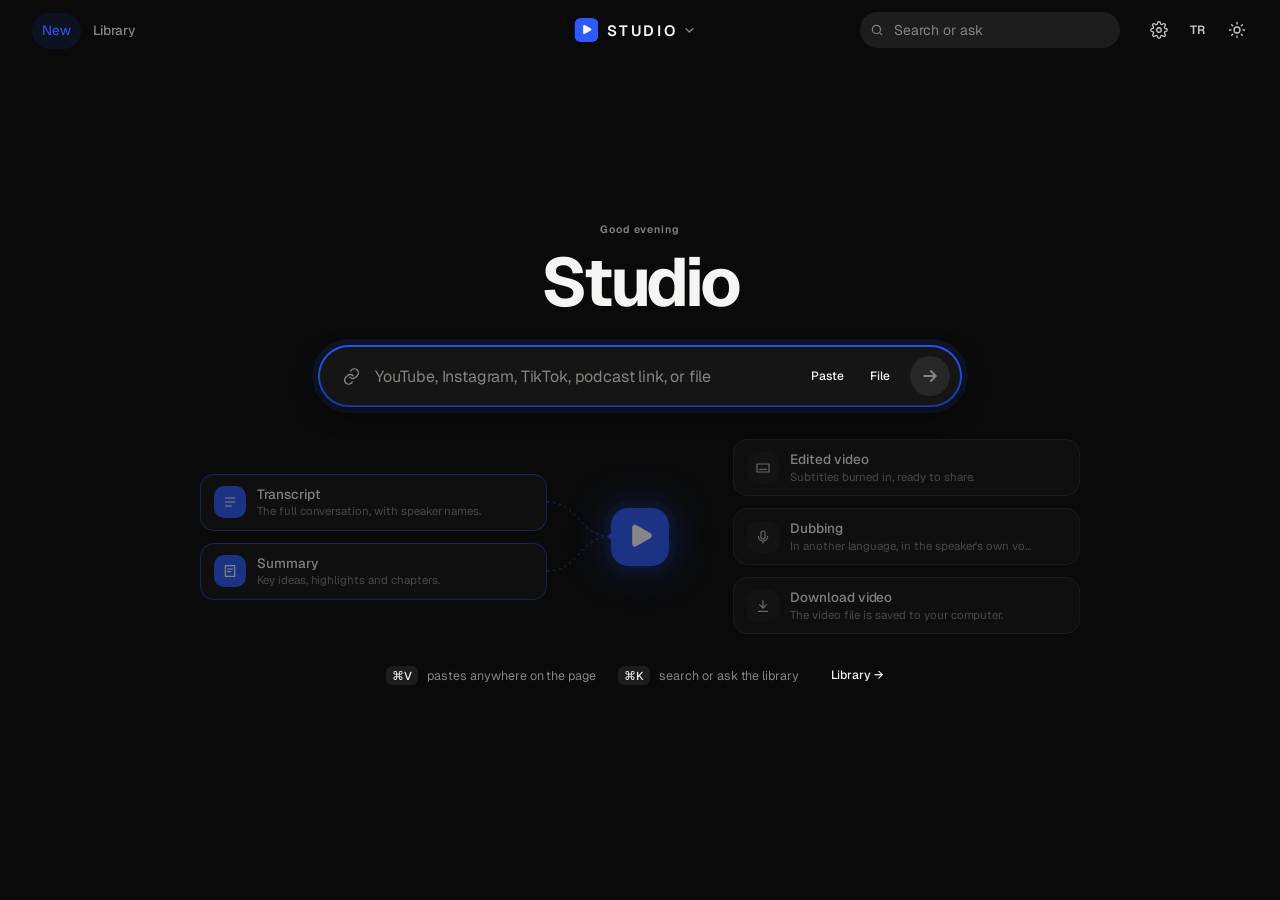
==== static/index.html @ 2b66a0a3 "Ghost: a ghostwriter for X that reads before it writes, learns your voice, and never posts for you F" ====
<!doctype html>
<html lang="tr">
<head>
<meta charset="utf-8">
<meta name="viewport" content="width=device-width, initial-scale=1, viewport-fit=cover">
<title>Studio</title>
<meta name="description" content="Video linkinden transkript, özet, çeviri ve altyazılı video. Her şey bu bilgisayarda.">
<script src="/static/dil.js?v=4"></script>
<link rel="manifest" href="/static/manifest.webmanifest">
<link rel="apple-touch-icon" href="/static/ikon-180.png">
<meta name="apple-mobile-web-app-capable" content="yes">
<meta name="mobile-web-app-capable" content="yes">
<meta name="apple-mobile-web-app-title" content="Studio">
<meta name="apple-mobile-web-app-status-bar-style" content="default">
<meta name="theme-color" content="#f7f7f5" media="(prefers-color-scheme: light)">
<meta name="theme-color" content="#000000" media="(prefers-color-scheme: dark)">
<link rel="preconnect" href="https://fonts.googleapis.com"><link rel="preconnect" href="https://fonts.gstatic.com" crossorigin>
<link rel="stylesheet" href="https://fonts.googleapis.com/css2?family=Geist:wght@400;500;600;700&family=Geist+Mono:wght@500;600&display=swap">
<link rel="icon" href="data:image/svg+xml,%3Csvg xmlns='http://www.w3.org/2000/svg' viewBox='0 0 64 64'%3E%3Crect width='64' height='64' rx='14' fill='%233b63e6'/%3E%3Cpath d='M20 24v16M32 16v32M44 24v16' stroke='%23fff' stroke-width='6' stroke-linecap='round'/%3E%3C/svg%3E">
<style>
  /* ============ Transkript · görsel sistem v3: sade, yumuşak, açık öncelikli; Apple düğme kademeleri ============ */
  :root{
    color-scheme:light;
    --bg:#f7f7f5; --surface:#ffffff; --surface2:#f2f2f0; --fill:#e9e9e6; --fill2:#dadad6;
    --ink:#1c1c1e; --ink2:#4a4a4f; --muted:#86868b; --hair:rgba(0,0,0,.07); --hair2:rgba(0,0,0,.12);
    --acc:#3b63e6; --acc-hover:#3357cf; --acc-ink:#ffffff; --tint:rgba(59,99,230,.09); --tint2:rgba(59,99,230,.16); --link:#3357cf; --blue:#3b63e6;
    --green:#34c759; --orange:#ff9f0a; --red:#ff3b30;
    --glass:rgba(247,247,245,.84); --shadow:0 1px 2px rgba(0,0,0,.04),0 6px 20px rgba(0,0,0,.05); --shadow2:0 20px 60px rgba(0,0,0,.16);
    --s1:#0a84ff; --s2:#ff6b3d; --s3:#30b155; --s4:#8e5cf6; --s5:#1aa6b7; --s6:#b5651d;
    --r:12px; --r2:18px; --sans:"Manrope",-apple-system,BlinkMacSystemFont,"SF Pro Text","Helvetica Neue",Helvetica,Arial,sans-serif; --mono:ui-monospace,"SF Mono",Menlo,monospace;
  }
  @media (prefers-color-scheme: dark){ :root:not([data-theme="light"]){
    color-scheme:dark;
    --bg:#0e0e11; --surface:#18181c; --surface2:#222227; --fill:#2c2c33; --fill2:#3a3a42;
    --ink:#f4f4f5; --ink2:#cfcfd4; --muted:#8e8e96; --hair:rgba(255,255,255,.08); --hair2:rgba(255,255,255,.15);
    --acc:#5b7cf5; --acc-hover:#6f8dff; --acc-ink:#ffffff; --tint:rgba(91,124,245,.18); --tint2:rgba(91,124,245,.28); --link:#8aa3ff; --blue:#5b7cf5;
    --green:#30d158; --orange:#ffb340; --red:#ff6961;
    --glass:rgba(14,14,17,.74); --shadow:none; --shadow2:0 20px 60px rgba(0,0,0,.6);
    --s1:#64a8ff; --s2:#ff9466; --s3:#5fd48a; --s4:#c48bff; --s5:#40c8d8; --s6:#d2a37f;
  }}
  :root[data-theme="dark"]{
    color-scheme:dark;
    --bg:#0e0e11; --surface:#18181c; --surface2:#222227; --fill:#2c2c33; --fill2:#3a3a42;
    --ink:#f4f4f5; --ink2:#cfcfd4; --muted:#8e8e96; --hair:rgba(255,255,255,.08); --hair2:rgba(255,255,255,.15);
    --acc:#5b7cf5; --acc-hover:#6f8dff; --acc-ink:#ffffff; --tint:rgba(91,124,245,.18); --tint2:rgba(91,124,245,.28); --link:#8aa3ff; --blue:#5b7cf5;
    --green:#30d158; --orange:#ffb340; --red:#ff6961;
    --glass:rgba(14,14,17,.74); --shadow:none; --shadow2:0 20px 60px rgba(0,0,0,.6);
    --s1:#64a8ff; --s2:#ff9466; --s3:#5fd48a; --s4:#c48bff; --s5:#40c8d8; --s6:#d2a37f;
  }
  *{box-sizing:border-box;-webkit-tap-highlight-color:transparent}
  html{scroll-behavior:smooth}
  body{margin:0;background:var(--bg);color:var(--ink);font:15.5px/1.5 var(--sans);-webkit-font-smoothing:antialiased;letter-spacing:-.005em}
  a{color:var(--link);text-decoration:none} a:hover{text-decoration:underline;text-underline-offset:3px}
  button{font:inherit;letter-spacing:inherit;color:inherit}
  input,select,textarea{font:inherit}
  ::selection{background:var(--tint2)}
  :focus-visible{outline:3px solid var(--tint2);outline-offset:2px}
  input:focus-visible,textarea:focus-visible{outline:none}
  .wrap{max-width:960px;margin:0 auto;padding:0 24px 110px}
  kbd{font:11.5px/1 var(--mono);background:var(--surface2);border:1px solid var(--hair2);border-radius:5px;padding:3px 5px;color:var(--muted)}
  .hidden{display:none!important}
  .mono{font-family:var(--mono)}
  .num{font-variant-numeric:tabular-nums}

  /* ---- düğme kademeleri (Apple): .primary / .sbtn.blue = dolu; .sbtn = açık gri; .sbtn.plain / .tiny / .textbtn = düz metin */
  .primary{border:0;background:var(--acc);color:var(--acc-ink);font-size:16px;font-weight:600;padding:0 28px;height:50px;border-radius:14px;cursor:pointer;display:inline-flex;align-items:center;gap:8px;transition:background .2s,transform .12s,opacity .2s;letter-spacing:-.01em}
  .primary:hover{background:var(--acc-hover)} .primary:active{transform:scale(.98)}
  .primary:disabled{opacity:.4;cursor:default;transform:none}
  .sbtn{border:0;background:var(--fill);color:var(--ink);font-size:14px;font-weight:500;padding:0 14px;height:34px;border-radius:10px;cursor:pointer;transition:background .2s,transform .12s;text-decoration:none;display:inline-flex;align-items:center;gap:6px;white-space:nowrap;line-height:1}
  .sbtn:hover{background:var(--fill2);text-decoration:none} .sbtn:active{transform:scale(.98)}
  .sbtn.blue{background:var(--acc);color:var(--acc-ink)} .sbtn.blue:hover{background:var(--acc-hover)}
  .sbtn.plain{background:transparent;color:var(--link)} .sbtn.plain:hover{background:var(--tint)}
  .sbtn.red{background:transparent;color:var(--red)} .sbtn.red:hover{background:rgba(255,59,48,.1)}
  .sbtn:disabled{opacity:.45;cursor:default}
  .tiny{border:0;background:transparent;color:var(--link);font-size:13.5px;font-weight:500;padding:6px 9px;border-radius:8px;cursor:pointer;text-decoration:none;transition:background .2s,opacity .2s}
  .tiny:hover{background:var(--tint);text-decoration:none}
  .tiny.red{color:var(--red);opacity:0} .tiny.red:hover{background:rgba(255,59,48,.1)} .hc:hover .tiny.red,.hc:focus-within .tiny.red{opacity:1}
  @media (hover:none){.tiny.red{opacity:1}}
  @keyframes pulse{0%,100%{opacity:1}50%{opacity:.35}}
  .ayh{margin:18px 0 8px;font-size:12px;letter-spacing:.02em;color:var(--muted);font-weight:600;text-transform:uppercase}
  .card.canli{padding:16px 18px;margin-bottom:14px}.card.canli .ch{display:flex;justify-content:space-between;align-items:baseline;gap:10px;flex-wrap:wrap;margin-bottom:10px}.card.canli .ch small{color:var(--muted)}
  .cgrid{display:grid;grid-template-columns:1fr 1fr;gap:16px}@media (max-width:760px){.cgrid{grid-template-columns:1fr}}
  .cozet h4{margin:0 0 6px;font-size:13px;color:var(--muted)}.cozet p{margin:0 0 10px;font-size:14px;line-height:1.5}.cozet ul{margin:0 0 10px;padding-left:18px;font-size:14px}
  .cakis{max-height:320px;overflow:auto;font-size:14px;line-height:1.5;border-left:1px solid var(--hair);padding-left:14px}.cl{margin:0 0 6px}.cl .z{color:var(--muted);font-variant-numeric:tabular-nums;margin-right:8px;font-size:12px}
  #yuz button.canli::after{content:"";display:inline-block;width:7px;height:7px;border-radius:50%;background:var(--red,#ff3b30);margin-left:6px;vertical-align:middle;animation:pulse 1.4s infinite}
    .todoL{display:flex;gap:8px;align-items:flex-start;cursor:pointer}.todoL input{margin-top:4px;accent-color:var(--acc)}.asanaBar{display:flex;gap:8px;align-items:center;flex-wrap:wrap;margin:8px 0 2px}.asanali{text-decoration:none;color:inherit}.asanali:hover{text-decoration:underline}
  .textbtn{border:0;background:transparent;color:var(--link);font-size:14px;font-weight:500;padding:8px 10px;border-radius:9px;cursor:pointer;transition:background .2s}
  .textbtn:hover{background:var(--tint);text-decoration:none}

  /* ---- nav */
  :root{--navh:56px}
  .nav{padding-top:env(safe-area-inset-top)}
  @media (max-width:640px){
    :root{--navh:98px}
    .nav .in{flex-wrap:wrap;height:auto;padding:7px 12px 8px;row-gap:7px}
    .nav .yuz{order:5;width:100%;margin:0;display:flex}
    .nav .yuz button{flex:1;padding:0 6px}
  }
  .nav{position:sticky;top:0;z-index:20;background:var(--glass);backdrop-filter:saturate(180%) blur(20px);-webkit-backdrop-filter:saturate(180%) blur(20px);border-bottom:1px solid var(--hair)}
  .nav .in{max-width:960px;margin:0 auto;padding:0 24px;height:56px;display:flex;align-items:center;gap:14px}
  .brand{display:flex;align-items:center;gap:9px;font-weight:700;font-size:16px;color:var(--ink);text-decoration:none;letter-spacing:-.02em}
  .brand:hover{text-decoration:none}
  .brand .mark{width:24px;height:24px;border-radius:7px;background:var(--acc);display:grid;place-items:center}
  .brand .mark svg{width:13px;height:13px;stroke:#fff;fill:none;stroke-width:2.6;stroke-linecap:round}
  .nav .mid{flex:1;display:flex;justify-content:center}
  .nav .mid{position:relative}
  .navsearch{display:flex;align-items:center;gap:8px;border:0;background:var(--fill);color:var(--muted);border-radius:10px;padding:0 10px;height:36px;font-size:14px;width:min(100%,440px);transition:background .2s,box-shadow .2s}
  .navsearch:focus-within{background:var(--surface);box-shadow:0 0 0 3px var(--tint2)}
  .navsearch svg{width:14px;height:14px;stroke:currentColor;fill:none;stroke-width:2;stroke-linecap:round;flex-shrink:0}
  .navsearch input{flex:1;min-width:0;border:0;background:transparent;color:var(--ink);font-size:14px;outline:none;height:100%}
  .navsearch input::placeholder{color:var(--muted)} .navsearch input::-webkit-search-cancel-button{-webkit-appearance:none}
  .aradrop{position:absolute;top:44px;left:50%;transform:translateX(-50%);width:min(92vw,640px);background:var(--surface);border:1px solid var(--hair2);border-radius:16px;box-shadow:var(--shadow2);padding:10px;z-index:30;max-height:min(72vh,640px);overflow:auto;animation:pop .15s ease}
  .sorRow{display:flex;align-items:center;gap:10px;width:100%;border:0;background:var(--tint);color:var(--link);font-size:14.5px;font-weight:600;padding:10px 12px;border-radius:10px;cursor:pointer;text-align:left}
  .sorRow:hover{background:var(--tint2)} .sorRow svg{width:16px;height:16px;stroke:currentColor;fill:none;stroke-width:1.8;flex-shrink:0} .sorRow span{flex:1;min-width:0;white-space:nowrap;overflow:hidden;text-overflow:ellipsis} .sorRow:disabled{opacity:.6}
  .arakapsam{display:flex;align-items:center;gap:8px;margin-top:8px;padding:0 4px}
  .aradrop .hint{margin:10px 4px 0}
  @media (max-width:640px){.aradrop{position:fixed;top:calc(var(--navh) + env(safe-area-inset-top));left:8px;right:8px;width:auto;transform:none}}
  .navbtn{border:0;background:transparent;color:var(--ink2);height:36px;min-width:36px;padding:0 10px;border-radius:10px;display:inline-flex;align-items:center;justify-content:center;gap:6px;cursor:pointer;transition:background .2s,color .2s;font-size:14px;font-weight:500}
  .navbtn:hover{background:var(--fill);color:var(--ink)}
  .navbtn svg{width:18px;height:18px;stroke:currentColor;fill:none;stroke-width:1.7;stroke-linecap:round;stroke-linejoin:round}
  .offline{display:none;background:var(--orange);color:#1d1d1f;font-size:13px;font-weight:500;text-align:center;padding:8px 16px}
  .offline.show{display:block}
  @media (max-width:640px){.navsearch{flex:1;min-width:0;width:auto}.navsearch kbd{display:none}.navbtn span{display:none}.nav .in{padding:0 12px;gap:6px}.brand .bt{display:none}.yuz{flex:none}}

  /* ---- hero + composer */
  .hero{text-align:center;padding:64px 0 32px}
  .hero h1{font-size:clamp(36px,6vw,58px);line-height:1.06;letter-spacing:-.035em;font-weight:700;margin:0 0 14px;text-wrap:balance}
  .hero p{font-size:clamp(16px,2vw,19px);color:var(--ink2);margin:0 auto;max-width:46ch;line-height:1.45;letter-spacing:-.01em}
  @media (max-width:640px){.hero{padding:40px 0 22px}}
  .composer{max-width:720px;margin:0 auto}
  .yuz{display:inline-flex;background:var(--fill);border-radius:980px;padding:3px;height:34px;align-items:center;margin-left:8px}
  .yuz button{border:0;background:transparent;color:var(--ink2);font-size:14px;font-weight:500;height:28px;padding:0 13px;border-radius:980px;cursor:pointer;white-space:nowrap}
  .yuz button[aria-pressed="true"]{background:var(--surface);color:var(--ink);box-shadow:0 1px 4px rgba(0,0,0,.14);font-weight:600}
  :root[data-theme="dark"] .yuz button[aria-pressed="true"],:root:not([data-theme="light"]) .yuz button[aria-pressed="true"]{background:var(--fill2)}
  body.yuz-toplanti .hero,body.yuz-toplanti .composer,body.yuz-toplanti #histSec,body.yuz-toplanti #pySec{display:none!important}
  body:not(.yuz-toplanti) #toplantiSec{display:none!important}
  body.yuz-marka .hero,body.yuz-marka .composer,body.yuz-marka #histSec,body.yuz-marka #pySec{display:none!important}
  body:not(.yuz-marka) #markaSec{display:none!important}
  body.yuz-atolye .hero,body.yuz-atolye .composer,body.yuz-atolye #histSec,body.yuz-atolye #pySec,body.yuz-atolye #resultSec{display:none!important}
  body:not(.yuz-atolye) #atolyeSec{display:none!important}
  .atform{padding:16px 18px;display:flex;flex-direction:column;gap:8px;margin-bottom:16px}.atform label{font-weight:600;font-size:14px}
  .atform input,.atform textarea{border:1px solid var(--hair);border-radius:12px;padding:10px 12px;background:var(--fill);color:var(--ink);font:inherit;width:100%;box-sizing:border-box;resize:vertical}
  .atsatir{display:flex;align-items:center;gap:10px;flex-wrap:wrap;margin-top:4px}.atform details summary{cursor:pointer;color:var(--link);font-size:14px}
  .atkart{padding:14px 16px;margin-bottom:12px}.atkart h4{margin:0 0 6px}.atcr{display:flex;justify-content:space-between;gap:10px;padding:6px 0;border-bottom:1px solid var(--hair);font-size:14px}.atcr:last-child{border:0}
  .atcal{display:flex;justify-content:space-between;align-items:center;gap:10px;padding:12px 14px;margin-bottom:8px;cursor:pointer}.atcal:hover{border-color:var(--link)}
  #atolyeSec .blogm{background:var(--fill);padding:14px 16px;border-radius:12px;line-height:1.6;margin:6px 0 12px}#atolyeSec .blogm h2{font-size:16px;margin:14px 0 4px}#atolyeSec .blogm ul{padding-left:20px;margin:0 0 8px}#atolyeSec .blogm p{margin:0 0 8px}
  #atolyeSec .sh{flex-wrap:wrap;gap:10px}.atgrid{display:grid;grid-template-columns:minmax(0,1.35fr) minmax(0,1fr);gap:14px;align-items:start}@media (max-width:860px){.atgrid{grid-template-columns:1fr}}
  #atKadro .atkart{max-height:560px;overflow:auto}#atTab{max-width:100%;overflow-x:auto;scrollbar-width:none}#atTab button{white-space:nowrap}#atMarkalar button[aria-pressed="true"],#atUrunler button[aria-pressed="true"]{background:var(--blue);color:#fff;border-color:var(--blue)}#atUrunler button{white-space:nowrap}
  .atme label{display:block;font-size:13px;font-weight:600;margin:8px 0 3px}.atme input,.atme textarea{width:100%;box-sizing:border-box;border:1px solid var(--hair);border-radius:10px;padding:7px 10px;background:var(--surface);color:var(--ink);font:inherit;font-size:13.5px;resize:vertical}
  .atkat{padding:14px 16px;margin-bottom:10px}.atkat .atust{align-items:center}.atkat h4{margin:0;font-size:16px}
  .atgir{flex:1;min-width:200px;border:1px solid var(--hair);border-radius:10px;padding:8px 11px;background:var(--fill);color:var(--ink);font:inherit}
  .atadim{display:flex;gap:6px;flex-wrap:wrap;margin:6px 0 10px}.atadim span{font-size:12.5px;padding:4px 10px;border-radius:999px;background:var(--fill);color:var(--muted)}.atadim span.ok{color:var(--ink)}.atadim span.ok::before{content:"✓ ";color:var(--green)}.atadim span.su{background:var(--blue);color:#fff}
  .atsek{display:flex;gap:6px;margin:12px 0 10px;flex-wrap:wrap}
  .atakis{border-top:1px solid var(--hair);padding-top:14px;margin-top:14px}.atakis:first-child{border:0;margin-top:0;padding-top:0}
  .atust{display:flex;justify-content:space-between;align-items:flex-start;gap:10px;flex-wrap:wrap}.atust h4{margin:0;font-size:17px}
  .atcip{display:inline-block;font-size:12px;padding:2px 9px;border-radius:999px;background:var(--fill);color:var(--muted);margin:2px 4px 2px 0}.atcip.iyi{color:var(--green)}.atcip.uyar{color:var(--orange)}
  .atref{width:96px;border-radius:8px;display:block}.atref+small{display:block;font-size:11px;color:var(--muted);margin-top:2px}
  .atvid{display:grid;grid-template-columns:120px minmax(0,1fr);gap:12px;padding:10px 0;border-bottom:1px solid var(--hair)}.atvid:last-child{border:0}.atvid img{width:120px;border-radius:10px;aspect-ratio:9/16;object-fit:cover;background:var(--fill)}.atvid.yatay img{aspect-ratio:16/9}
  .atduz{display:flex;gap:6px;margin-top:8px;flex-wrap:wrap}.atduz textarea{flex:1;min-width:220px;border:1px solid var(--hair);border-radius:10px;padding:8px 10px;background:var(--fill);color:var(--ink);font:inherit;resize:vertical}
  .attab{width:100%;border-collapse:collapse;font-size:13.5px;margin:6px 0 10px}.attab th,.attab td{border:1px solid var(--hair);padding:6px 8px;text-align:left;vertical-align:top}.attab th{background:var(--fill)}
  @media (max-width:640px){.attab{display:block;overflow-x:auto}}
  .mdrop{border:1.5px dashed var(--hair2,var(--hair));border-radius:16px;padding:26px 18px;text-align:center;color:var(--muted);margin-bottom:16px;transition:background .2s}.mdrop.on{background:var(--fill)}.mdrop b{color:var(--ink);display:block;margin-bottom:4px}
  .mrow{display:flex;gap:12px;align-items:center;padding:12px 14px;border-radius:14px;background:var(--card,var(--surface));margin-bottom:8px;cursor:pointer}.mrow:hover{background:var(--fill)}.mrow .t{flex:1;min-width:0}.mrow .t b{display:block;font-size:15px;white-space:nowrap;overflow:hidden;text-overflow:ellipsis}.mrow .t small{color:var(--muted)}
  #pyListe{display:grid;grid-template-columns:repeat(auto-fill,minmax(320px,1fr));gap:12px}.pyc{padding:12px 14px;display:flex;flex-direction:column;gap:6px}.pyc pre{white-space:pre-wrap;font:inherit;font-size:14.5px;line-height:1.55;margin:0;flex:1}.pyc .pyMetin{width:100%;box-sizing:border-box;border:1px solid transparent;border-radius:10px;padding:8px 10px;background:var(--fill);color:var(--ink);font:inherit;font-size:14.5px;line-height:1.55;resize:vertical}.pyc .pyMetin:focus{border-color:var(--blue);outline:none}.pyc .kaynak{display:flex;gap:8px;align-items:center;font-size:12.5px;color:var(--muted);cursor:pointer}.pyc .kaynak img{width:44px;height:26px;object-fit:cover;border-radius:5px}.pyc.ok{opacity:.6}
  .pyk{border-top:1px solid var(--hair);padding:10px 0 4px}.pyk:first-of-type{border-top:0}.pyu{display:flex;gap:6px;align-items:center;flex-wrap:wrap;margin-bottom:6px}.pyk pre{white-space:pre-wrap;font:inherit;font-size:14.5px;line-height:1.55;margin:4px 0 6px;background:var(--fill);padding:10px 12px;border-radius:12px}
  .mkutu .secler{display:flex;flex-wrap:wrap;gap:8px 16px;margin:8px 0 12px}.mkutu .secler label{display:flex;gap:7px;align-items:center;font-size:14px;cursor:pointer}.mkutu .blogm{background:var(--fill);padding:14px 16px;border-radius:12px;margin:4px 0 10px;font-size:15px;line-height:1.6}.mkutu .blogm h1{font-size:22px;margin:4px 0 10px}.mkutu .blogm h2{font-size:17px;margin:18px 0 6px}.mkutu .blogm h3{font-size:15px;margin:14px 0 4px}.mkutu .blogm p{margin:0 0 10px}.mkutu .blogm ul,.mkutu .blogm ol{margin:0 0 10px;padding-left:22px}.mkutu .blogm table{border-collapse:collapse;margin:0 0 12px;font-size:14px}.mkutu .blogm td,.mkutu .blogm th{border:1px solid var(--hair);padding:5px 9px;text-align:left}.mkutu .bloguz{display:flex;justify-content:space-between;align-items:baseline;gap:8px}
  .mkutu pre{white-space:pre-wrap;font:inherit;font-size:14px;line-height:1.55;margin:4px 0 10px;background:var(--fill);padding:10px 12px;border-radius:12px}
  #toplantiSec{margin-top:40px}
  .tdurum{display:grid;grid-template-columns:repeat(auto-fit,minmax(200px,1fr));gap:10px;margin-bottom:22px}
  .tdurum .card{padding:14px 16px}
  .tdurum b{display:block;font-size:14.5px;margin-bottom:2px} .tdurum small{color:var(--muted);font-size:13px;line-height:1.4;display:block}
  .tdurum .on{display:inline-block;width:8px;height:8px;border-radius:50%;margin-right:7px;vertical-align:1px;background:var(--fill2)} .tdurum .on.ok{background:var(--green)} .tdurum .on.rec{background:var(--red)}
  .tfilt{display:flex;gap:6px;flex-wrap:wrap;margin:0 0 16px}
  .tgun{font-size:13px;color:var(--muted);font-weight:600;margin:18px 0 8px}
  .tsat{display:flex;gap:14px;align-items:center;padding:12px 16px;cursor:pointer;transition:background .2s;margin-bottom:8px}
  .tsat:hover{background:var(--surface2)}
  .tsat .z{font-variant-numeric:tabular-nums;color:var(--muted);font-size:13px;width:44px;flex-shrink:0}
  .tsat .t{flex:1;min-width:0} .tsat .t b{display:block;font-size:15px;font-weight:600;white-space:nowrap;overflow:hidden;text-overflow:ellipsis;letter-spacing:-.01em} .tsat .t small{color:var(--muted);font-size:13px;display:block;margin-top:2px;white-space:nowrap;overflow:hidden;text-overflow:ellipsis}
  .tsat .r{display:flex;gap:6px;align-items:center;flex-shrink:0}
  @media (max-width:640px){.yuz button{padding:0 10px;font-size:13px}.tsat .z{width:38px}}
  .bar{display:flex;align-items:center;gap:6px;background:var(--surface);border:1px solid var(--hair2);border-radius:16px;padding:6px 8px 6px 16px;box-shadow:var(--shadow);transition:border-color .2s,box-shadow .2s;min-height:60px}
  .bar:focus-within,.bar.over{border-color:var(--acc);box-shadow:0 0 0 4px var(--tint),var(--shadow)}
  .bar svg.ic{width:19px;height:19px;stroke:var(--muted);fill:none;stroke-width:1.8;stroke-linecap:round;stroke-linejoin:round;flex-shrink:0}
  .bar input{flex:1;min-width:0;border:0;background:transparent;color:var(--ink);font-size:17px;padding:12px 8px;outline:none;letter-spacing:-.01em}
  .bar input::placeholder{color:var(--muted)}
  .drop{margin:10px 0 0;padding:18px;border:1.5px dashed var(--acc);border-radius:var(--r);text-align:center;color:var(--link);font-size:14px;background:var(--tint)}
  .pill{display:inline-flex;align-items:center;gap:6px;font-size:12.5px;font-weight:600;padding:5px 10px;border-radius:980px;background:var(--surface2);color:var(--ink2);white-space:nowrap;animation:pop .2s ease}
  .pill i{width:7px;height:7px;border-radius:50%;background:var(--muted)}
  .pill.yt i{background:#ff0000} .pill.tt i{background:#25f4ee;box-shadow:1px 1px 0 #fe2c55} .pill.ig i{background:linear-gradient(45deg,#f9ce34,#ee2a7b,#6228d7)} .pill.vm i{background:#1ab7ea}
  @keyframes pop{from{opacity:0;transform:scale(.92)}to{opacity:1;transform:none}}
  .xbtn{border:0;background:var(--fill);color:var(--muted);width:24px;height:24px;border-radius:50%;display:grid;place-items:center;cursor:pointer;font-size:12px;margin-right:2px}
  .xbtn:hover{background:var(--fill2);color:var(--ink)}
  .preview{display:flex;gap:14px;align-items:center;margin:12px 0 0;padding:10px;border-radius:14px;background:var(--surface);border:1px solid var(--hair);animation:rise .3s cubic-bezier(.2,.8,.2,1);text-align:left}
  @keyframes rise{from{opacity:0;transform:translateY(6px)}to{opacity:1;transform:none}}
  .preview img,.preview .ph{width:116px;height:65px;border-radius:9px;object-fit:cover;background:var(--fill);flex-shrink:0}
  .preview .ph{background:linear-gradient(90deg,var(--fill),var(--surface2),var(--fill));background-size:200% 100%;animation:shimmer 1.3s infinite}
  .preview .ph.still{animation:none;background:var(--fill)}
  @keyframes shimmer{0%{background-position:200% 0}100%{background-position:-200% 0}}
  .preview .t{font-weight:600;font-size:15px;line-height:1.3;letter-spacing:-.01em;display:-webkit-box;-webkit-line-clamp:2;-webkit-box-orient:vertical;overflow:hidden}
  .preview .m{color:var(--muted);font-size:13px;margin-top:4px}
  .preview .m b{color:var(--ink);font-weight:600}
  .warn{color:var(--orange)}
  .notice{margin:10px 0 0;padding:10px 14px;border-radius:12px;background:var(--surface2);font-size:14px;display:flex;gap:10px;align-items:center;flex-wrap:wrap;animation:rise .3s;text-align:left}
  .notice .act,.msg .act{margin-left:auto;display:flex;gap:6px}

  .controls{display:flex;flex-wrap:wrap;gap:12px 20px;align-items:center;justify-content:center;margin-top:18px}
  .ctl{display:inline-flex;align-items:center;gap:8px}
  .ctl .lbl,.lbl{color:var(--muted);font-size:13.5px;font-weight:500}
  .seg{display:inline-flex;background:var(--fill);border-radius:980px;padding:3px;height:34px;align-items:center}
  .seg button{border:0;background:transparent;color:var(--ink);font-size:14px;font-weight:500;height:28px;padding:0 14px;border-radius:980px;cursor:pointer;transition:background .2s,box-shadow .2s;white-space:nowrap}
  .seg button[aria-pressed="true"]{background:var(--surface);box-shadow:0 1px 4px rgba(0,0,0,.14),0 0 0 .5px rgba(0,0,0,.04);font-weight:600}
  :root[data-theme="dark"] .seg button[aria-pressed="true"],:root:not([data-theme="light"]) .seg button[aria-pressed="true"]{background:var(--fill2)}
  .seg button:disabled{opacity:.35;cursor:default}
  .seg.mini{height:30px} .seg.mini button{height:24px;padding:0 11px;font-size:13px}
  #islem.seg{height:40px;padding:4px} #islem.seg button{height:32px;padding:0 20px;font-size:15px}
  .more{border:0;background:transparent;color:var(--link);font-size:14px;font-weight:500;cursor:pointer;padding:7px 10px;border-radius:9px;display:inline-flex;align-items:center;gap:6px}
  .more:hover{background:var(--tint)}
  .more svg{width:12px;height:12px;stroke:currentColor;fill:none;stroke-width:2.2;stroke-linecap:round;stroke-linejoin:round;transition:transform .25s}
  .more[aria-expanded="true"] svg{transform:rotate(180deg)}
  .modehint{text-align:center;color:var(--muted);font-size:13.5px;margin-top:12px;min-height:20px}
  .adv{max-width:720px;margin:14px auto 0;display:grid;gap:8px;overflow:hidden;transition:max-height .35s cubic-bezier(.2,.8,.2,1),opacity .25s;max-height:0;opacity:0}
  .adv.open{max-height:1200px;opacity:1}
  .row{display:flex;align-items:center;justify-content:space-between;gap:16px;background:var(--surface);border:1px solid var(--hair);border-radius:14px;padding:13px 16px;text-align:left}
  .row .l{font-size:15px;font-weight:500} .row .l small{display:block;color:var(--muted);font-size:13px;font-weight:400;margin-top:2px;line-height:1.4}
  .row input[type=text]{border:0;background:var(--surface2);border-radius:10px;padding:9px 12px;font-size:15px;color:var(--ink);width:220px;max-width:45%;outline:none;transition:box-shadow .2s}
  .row input[type=text]:focus{box-shadow:0 0 0 3px var(--tint2)}
  .tog{position:relative;width:51px;height:31px;border-radius:980px;background:var(--fill2);border:0;cursor:pointer;flex-shrink:0;transition:background .25s;padding:0}
  .tog::after{content:"";position:absolute;top:2px;left:2px;width:27px;height:27px;border-radius:50%;background:#fff;box-shadow:0 3px 8px rgba(0,0,0,.25),0 0 0 .5px rgba(0,0,0,.05);transition:left .25s cubic-bezier(.2,.8,.2,1)}
  .tog[aria-checked="true"]{background:var(--green)} .tog[aria-checked="true"]::after{left:22px}
  .kesit{display:flex;align-items:center;gap:6px}
  .kesit input[type=text]{width:72px!important;max-width:none!important;text-align:center;font-variant-numeric:tabular-nums}
  .kesit span{color:var(--muted)}
  .cta{display:flex;flex-direction:column;align-items:center;gap:10px;margin-top:22px}
  .hint{color:var(--muted);font-size:13px}
  .msg{border-radius:12px;padding:11px 14px;font-size:14px;display:flex;gap:10px;align-items:center;margin-top:12px;line-height:1.4;text-align:left;flex-wrap:wrap}
  .msg.err{background:rgba(255,59,48,.1);color:var(--red)} .msg.warn{background:rgba(255,159,10,.12);color:#b45309} .msg.ok{background:rgba(52,199,89,.12);color:#1a7f37}
  :root[data-theme="dark"] .msg.warn,:root:not([data-theme="light"]) .msg.warn{color:var(--orange)}

  /* ---- sections */
  section{margin-top:64px}
  .sh{display:flex;align-items:center;justify-content:space-between;gap:12px;margin:0 0 16px}
  .sh h2{font-size:22px;letter-spacing:-.025em;font-weight:700;margin:0}
  .card{background:var(--surface);border:1px solid var(--hair);border-radius:var(--r2);box-shadow:var(--shadow)}

  /* ---- jobs */
  .job{padding:20px 22px;margin-bottom:12px;animation:rise .3s cubic-bezier(.2,.8,.2,1)}
  .job.gone{opacity:0;transform:translateY(-6px);transition:all .4s}
  .job .top{display:flex;gap:14px;align-items:center}
  .job img{width:92px;height:52px;object-fit:cover;border-radius:8px;background:var(--fill);flex-shrink:0}
  .job .ttl{font-weight:600;font-size:15.5px;line-height:1.3;white-space:nowrap;overflow:hidden;text-overflow:ellipsis;letter-spacing:-.01em}
  .job .sub{color:var(--muted);font-size:13px;margin-top:3px}
  .job .st{margin-left:auto;font-size:14px;font-weight:600;white-space:nowrap;font-variant-numeric:tabular-nums;text-align:right}
  .job .st small{display:block;font-weight:400;color:var(--muted);font-size:12.5px;margin-top:2px}
  .steps{display:grid;grid-template-columns:repeat(5,1fr);gap:6px;margin-top:16px;list-style:none;padding:0}
  .step{font-size:12.5px;color:var(--muted);padding-top:8px;border-top:3px solid var(--fill);transition:border-color .4s,color .4s;font-weight:500}
  .step.on{color:var(--ink);border-color:var(--acc);font-weight:600}
  .step.done{color:var(--muted);border-color:var(--green)}
  .pbar{height:5px;background:var(--fill);border-radius:980px;overflow:hidden;margin-top:14px}
  .pbar>div{height:100%;background:var(--acc);width:0;border-radius:980px;transition:width .7s cubic-bezier(.2,.8,.2,1)}
  .pbar.ind>div{width:30%;animation:slide 1.4s infinite cubic-bezier(.4,0,.6,1)}
  .pbar.mini{height:3px;margin-top:0}
  @keyframes slide{0%{margin-left:-30%}100%{margin-left:100%}}
  .tick{margin-top:10px;display:flex;gap:9px;align-items:baseline;font-size:14px;color:var(--ink2);min-height:21px}
  .tick .z{font-variant-numeric:tabular-nums;color:var(--muted);font-size:12.5px;flex-shrink:0}
  .tick .x{white-space:nowrap;overflow:hidden;text-overflow:ellipsis}
  .job .acts{display:flex;gap:8px;margin-top:12px;align-items:center;flex-wrap:wrap}
  .job .acts .sp{flex:1}
  .job .meta{display:flex;gap:6px;flex-wrap:wrap;margin-top:12px} .job .meta:empty{display:none}
  details.lg summary{font-size:13px;color:var(--muted);cursor:pointer;list-style:none;display:inline-flex;gap:6px;align-items:center;font-weight:500}
  details.lg summary::-webkit-details-marker{display:none}
  details.lg summary::before{content:"";width:6px;height:6px;border-right:1.5px solid var(--muted);border-bottom:1.5px solid var(--muted);transform:rotate(-45deg);transition:transform .2s;margin-right:2px}
  details.lg[open] summary::before{transform:rotate(45deg)}
  pre.log{background:var(--surface2);border-radius:10px;padding:10px 12px;font:11.5px/1.5 var(--mono);max-height:180px;overflow:auto;white-space:pre-wrap;margin:8px 0 0;color:var(--muted)}
  .kal{display:inline-block;font-size:11.5px;font-weight:600;padding:2px 8px;border-radius:980px;background:var(--fill);color:var(--ink2);margin-right:6px;vertical-align:2px}
  .kal.tk{background:var(--tint);color:var(--link)}

  /* ---- document */
  .doc{overflow:clip}
  .cover{display:flex;gap:18px;padding:24px 24px 16px;align-items:flex-start}
  .cover img{width:156px;height:88px;object-fit:cover;border-radius:10px;background:var(--fill);flex-shrink:0}
  .cover h3{margin:0 0 10px;font-size:23px;letter-spacing:-.025em;line-height:1.2;font-weight:700;text-wrap:balance}
  .chips{display:flex;flex-wrap:wrap;gap:6px}
  .chip{font-size:12.5px;font-weight:500;padding:4px 10px;border-radius:980px;background:var(--surface2);color:var(--ink2);text-decoration:none}
  .chip.ok{background:rgba(52,199,89,.14);color:#1a7f37}
  .chip.warn{background:rgba(255,159,10,.16);color:#9a5b00}
  :root[data-theme="dark"] .chip.warn,:root:not([data-theme="light"]) .chip.warn{color:var(--orange)}
  :root[data-theme="dark"] .chip.ok,:root:not([data-theme="light"]) .chip.ok{color:var(--green)}
  a.chip:hover{text-decoration:none;background:var(--fill)}
  .toolbar{position:sticky;top:calc(var(--navh) + env(safe-area-inset-top));z-index:5;background:var(--glass);backdrop-filter:saturate(180%) blur(20px);-webkit-backdrop-filter:saturate(180%) blur(20px);border-top:1px solid var(--hair);border-bottom:1px solid var(--hair)}
  .toolbar .r1{display:flex;flex-wrap:wrap;gap:8px;align-items:center;padding:10px 16px 8px}
  .toolbar .r2{display:flex;flex-wrap:wrap;gap:8px;align-items:center;padding:0 16px 10px}
  .search{display:flex;align-items:center;gap:7px;background:var(--surface2);border-radius:10px;padding:0 10px;flex:1;min-width:150px;height:34px;transition:box-shadow .2s}
  .search:focus-within{box-shadow:0 0 0 3px var(--tint2)}
  .search svg{width:15px;height:15px;stroke:var(--muted);fill:none;stroke-width:2;stroke-linecap:round;flex-shrink:0}
  .search input{border:0;background:transparent;color:var(--ink);font-size:14px;width:100%;outline:none}
  .search input::-webkit-search-cancel-button{-webkit-appearance:none}
  .cnt{font-size:12.5px;color:var(--muted);white-space:nowrap;font-variant-numeric:tabular-nums}
  .onlym{display:inline-flex;align-items:center;gap:6px;font-size:13px;color:var(--muted);cursor:pointer;user-select:none}
  .onlym input{accent-color:var(--acc);width:14px;height:14px;margin:0}
  .spk{display:inline-flex;align-items:center;gap:7px;padding:4px 10px 4px 5px;border-radius:980px;background:var(--surface2);font-size:14px;font-weight:500;transition:box-shadow .2s}
  .spk:focus-within{box-shadow:0 0 0 3px var(--tint2)}
  .dot{width:22px;height:22px;border-radius:50%;display:grid;place-items:center;font-size:10.5px;font-weight:700;flex-shrink:0;color:var(--c);background:color-mix(in srgb,var(--c) 18%,transparent)}
  .spk input{border:0;background:transparent;font:inherit;font-weight:500;color:var(--ink);width:100px;outline:none;padding:0}
  .spk .pct{color:var(--muted);font-size:12px;font-variant-numeric:tabular-nums}
  .toolbar .act{margin-left:auto;display:flex;gap:6px;flex-wrap:wrap}
  .reader{padding:8px 24px 28px;max-width:76ch}
  .para{display:grid;grid-template-columns:28px 1fr;gap:12px;padding:16px 0;border-top:1px solid var(--hair);position:relative}
  .para:first-child{border-top:0}
  .para .dot{width:28px;height:28px;font-size:11px;cursor:pointer;margin-top:1px;transition:transform .15s,box-shadow .15s;border:0}
  .para .dot:hover{transform:scale(1.08);box-shadow:0 0 0 3px color-mix(in srgb,var(--c) 25%,transparent)}
  .para .h{display:flex;gap:10px;align-items:baseline;margin-bottom:4px}
  .para .n{font-weight:700;font-size:13.5px;letter-spacing:-.005em}
  .para .t{font-variant-numeric:tabular-nums;font-size:12.5px;color:var(--muted);text-decoration:none;transition:color .15s}
  a.t:hover{color:var(--link);text-decoration:none}
  .para .x{font-size:17px;line-height:1.6;color:var(--ink);letter-spacing:-.011em}
  .para .cp{position:absolute;right:0;top:14px;opacity:0;transition:opacity .15s;border:0;background:var(--surface2);color:var(--muted);width:28px;height:28px;border-radius:8px;display:grid;place-items:center;cursor:pointer}
  .para:hover .cp,.para:focus-within .cp{opacity:1}
  .para .cp svg{width:14px;height:14px;stroke:currentColor;fill:none;stroke-width:1.8;stroke-linecap:round;stroke-linejoin:round}
  .para.hide{display:none}
  .para.cur{background:var(--tint);margin:0 -12px;padding-left:12px;padding-right:12px;border-radius:10px}
  mark{background:rgba(255,214,10,.45);color:inherit;border-radius:3px;padding:0 1px}
  mark.cur{background:var(--orange);color:#1d1d1f}
  .empty,.emptyh{padding:40px 24px;text-align:center;color:var(--muted);font-size:15px}
  .emptyh{background:var(--surface2);border-radius:var(--r2)}
  .ozet{margin:0 24px 8px;padding:16px 18px;border-radius:14px;background:var(--surface2)}
  .ozet h4{margin:0 0 8px;font-size:12.5px;color:var(--muted);font-weight:600}
  .ozet p{margin:0 0 10px;font-size:16px;line-height:1.5}
  .ozet ul{margin:0 0 10px;padding-left:18px;font-size:15px;line-height:1.5}
  .ozet li{margin-bottom:3px}
  .ozet ul.todo{list-style:none;padding-left:0} .ozet ul.todo li::before{content:"☐";margin-right:8px;color:var(--muted)}
  .bolum{display:flex;flex-wrap:wrap;gap:6px}
  .bolum button{border:0;background:var(--surface);color:var(--ink);font-size:13px;padding:6px 10px;border-radius:980px;cursor:pointer;display:inline-flex;gap:7px;align-items:center;box-shadow:0 0 0 1px var(--hair)}
  .bolum button:hover{background:var(--fill)}
  .bolum button b{font-weight:500;color:var(--muted);font-variant-numeric:tabular-nums}
  .serit{display:flex;gap:8px;overflow-x:auto;padding:2px 0 6px;scroll-snap-type:x proximity}
  .kare{flex:0 0 auto;border:0;background:transparent;padding:0;cursor:pointer;text-align:left;scroll-snap-align:start;border-radius:8px}
  .kare img{width:140px;height:79px;object-fit:cover;border-radius:8px;display:block;border:2px solid transparent;transition:border-color .15s,transform .15s}
  .kare:hover img,.kare.sec img{border-color:var(--acc);transform:translateY(-1px)}
  .kare b{display:block;font-weight:500;font-size:11.5px;color:var(--muted);margin-top:3px;font-variant-numeric:tabular-nums}
  .gnot{font-size:14.5px;color:var(--ink2);margin-top:6px;min-height:20px;line-height:1.45}
  .ozet .yok{display:flex;gap:12px;align-items:center;justify-content:space-between;flex-wrap:wrap;font-size:14px;color:var(--muted)}
  .para.flash{background:var(--tint);margin:0 -12px;padding-left:12px;padding-right:12px;border-radius:10px;transition:background 1.2s}
  .tamMetin{display:none;align-items:center;gap:14px;padding:4px 24px 22px}
  .doc.ozetm .reader,.doc.ozetm .toolbar .r2,.doc.ozetm #goruntuKutu{display:none}
  .doc.ozetm .tamMetin{display:flex}
  .doc.ozetm .toolbar{position:static}

  /* ---- popover */
  .pop{position:absolute;z-index:30;background:var(--surface);border:1px solid var(--hair2);border-radius:12px;box-shadow:var(--shadow2);padding:6px;min-width:200px;max-height:min(60vh,420px);overflow:auto;animation:pop .15s ease}
  .pop button{display:flex;align-items:center;gap:9px;width:100%;border:0;background:transparent;text-align:left;padding:8px 10px;border-radius:8px;font-size:14px;cursor:pointer;color:var(--ink)}
  .pop button:hover{background:var(--surface2)}
  .pop .sep{height:1px;background:var(--hair);margin:4px 2px}
  .pop input{width:100%;border:0;background:var(--surface2);border-radius:8px;padding:8px 10px;font-size:14px;color:var(--ink);outline:none;margin-top:2px}

  /* ---- library */
  .tabs{display:inline-flex;background:var(--fill);border-radius:980px;padding:3px;height:34px;align-items:center}
  .tabs button{border:0;background:transparent;color:var(--ink);font-size:14px;font-weight:500;height:28px;padding:0 13px;border-radius:980px;cursor:pointer;white-space:nowrap;display:inline-flex;gap:6px;align-items:center}
  .tabs button[aria-pressed="true"]{background:var(--surface);box-shadow:0 1px 4px rgba(0,0,0,.14);font-weight:600}
  :root[data-theme="dark"] .tabs button[aria-pressed="true"],:root:not([data-theme="light"]) .tabs button[aria-pressed="true"]{background:var(--fill2)}
  .tabs button i{font-style:normal;font-size:11.5px;color:var(--muted);font-variant-numeric:tabular-nums}
  .grid{display:grid;grid-template-columns:repeat(auto-fill,minmax(236px,1fr));gap:16px}
  .hc{overflow:hidden;cursor:pointer;transition:transform .25s cubic-bezier(.2,.8,.2,1),box-shadow .25s,outline-color .2s;display:flex;flex-direction:column;outline:2px solid transparent}
  .hc:hover{transform:translateY(-3px);box-shadow:var(--shadow2)}
  .hc[aria-current="true"]{outline-color:var(--acc)}
  .hc .th{aspect-ratio:16/9;background:var(--surface2);position:relative;overflow:hidden;display:grid;place-items:center}
  .hc .th .ph{position:absolute;inset:0;display:flex;flex-direction:column;align-items:center;justify-content:center;gap:6px;color:var(--muted);font-size:13px;font-weight:500}
  .hc .th .ph svg{width:28px;height:28px;stroke:currentColor;fill:none;stroke-width:1.6;stroke-linecap:round;stroke-linejoin:round}
  .hc .th img{position:relative;z-index:1;width:100%;height:100%;object-fit:cover;display:block;transition:transform .5s cubic-bezier(.2,.8,.2,1)}
  .hc:hover .th img{transform:scale(1.04)}
  .hc .dur{z-index:2;position:absolute;right:8px;bottom:8px;background:rgba(0,0,0,.62);backdrop-filter:blur(6px);color:#fff;font-size:11.5px;font-weight:500;padding:2px 7px;border-radius:6px;font-variant-numeric:tabular-nums}
  .hc .new{z-index:2;position:absolute;left:8px;top:8px;background:var(--acc);color:#fff;font-size:11px;font-weight:600;padding:2px 8px;border-radius:980px}
  .hc .bd{padding:12px 14px 8px;flex:1}
  .hc .ttl{font-weight:600;font-size:14.5px;line-height:1.3;display:-webkit-box;-webkit-line-clamp:2;-webkit-box-orient:vertical;overflow:hidden;letter-spacing:-.01em}
  .hc .mt{color:var(--muted);font-size:13px;margin-top:5px;white-space:nowrap;overflow:hidden;text-overflow:ellipsis}
  .hc .ft{display:flex;gap:4px;padding:4px 10px 10px;align-items:center}
  .hc .sp{flex:1;font-size:13px;color:var(--ink2);overflow:hidden;text-overflow:ellipsis;white-space:nowrap;padding-left:4px}
  .takipform{display:flex;gap:14px;align-items:center;flex-wrap:wrap;margin-bottom:16px}
  .tk{padding:16px 18px;display:grid;gap:8px}
  .tk .h{display:flex;gap:10px;align-items:center}
  .tk .h .ttl{font-weight:600;font-size:15.5px;flex:1;min-width:0;white-space:nowrap;overflow:hidden;text-overflow:ellipsis}
  .tk .mt{color:var(--muted);font-size:13.5px;line-height:1.5}
  .tk .acts{display:flex;gap:6px;align-items:center;flex-wrap:wrap;margin-top:4px}
  .tk .acts .sp{flex:1}

  footer{margin-top:72px;color:var(--muted);font-size:13px;border-top:1px solid var(--hair);padding-top:18px;display:flex;justify-content:space-between;gap:16px;flex-wrap:wrap}
  footer .l{display:flex;gap:16px;flex-wrap:wrap}
  .toast{position:fixed;left:50%;bottom:28px;transform:translateX(-50%) translateY(16px) scale(.96);background:var(--ink);color:var(--bg);padding:10px 10px 10px 18px;border-radius:980px;font-size:14px;font-weight:500;opacity:0;transition:all .3s cubic-bezier(.2,.8,.2,1);z-index:50;box-shadow:var(--shadow2);pointer-events:none;white-space:nowrap;display:flex;align-items:center;gap:10px;max-width:94vw}
  .toast.show{opacity:1;transform:translateX(-50%) translateY(0) scale(1);pointer-events:auto}
  .toast span{overflow:hidden;text-overflow:ellipsis}
  .toast button{border:0;background:rgba(255,255,255,.14);color:inherit;font-size:13px;font-weight:600;padding:6px 12px;border-radius:980px;cursor:pointer}
  :root[data-theme="dark"] .toast button,:root:not([data-theme="light"]) .toast button{background:rgba(0,0,0,.12)}
  .totop{position:fixed;right:22px;bottom:26px;width:40px;height:40px;border-radius:50%;border:1px solid var(--hair2);background:var(--glass);backdrop-filter:blur(12px);color:var(--ink2);display:grid;place-items:center;cursor:pointer;opacity:0;pointer-events:none;transition:opacity .25s;z-index:40;box-shadow:var(--shadow)}
  .totop.show{opacity:1;pointer-events:auto}
  .totop svg{width:16px;height:16px;stroke:currentColor;fill:none;stroke-width:2;stroke-linecap:round;stroke-linejoin:round}

  /* ---- dialogs */
  dialog.sheet{border:0;border-radius:18px;padding:22px 22px 18px;width:min(92vw,350px);background:var(--surface);color:var(--ink);box-shadow:var(--shadow2);text-align:center}
  dialog.sheet::backdrop{background:rgba(0,0,0,.4);backdrop-filter:blur(5px)}
  dialog.sheet h4{margin:0 0 6px;font-size:17px;font-weight:700;letter-spacing:-.015em}
  dialog.sheet p{margin:0 0 18px;font-size:13.5px;color:var(--muted);line-height:1.45}
  dialog.sheet .bt{display:flex;gap:8px}
  dialog.sheet .bt button{flex:1;border:0;border-radius:11px;padding:11px;font-size:15px;font-weight:500;cursor:pointer;background:var(--fill);color:var(--ink)}
  dialog.sheet .bt button.danger{background:var(--red);color:#fff}
  dialog.ayar{width:min(94vw,460px);text-align:left;padding:20px}
  dialog.ayar .row,dialog.panel .row{margin-bottom:8px;background:var(--surface2);border:0}
  dialog.ayar h4,dialog.panel h4{text-align:left}
  dialog.oynat{width:min(94vw,880px);padding:12px;text-align:left}
  dialog.oynat video,dialog.oynat audio{width:100%;border-radius:12px;background:#000;display:block;max-height:70vh}
  dialog.oynat audio{background:transparent}
  dialog.oynat .ttl{font-weight:600;font-size:15.5px;margin:12px 4px 2px;line-height:1.3;letter-spacing:-.01em}
  dialog.oynat .mt{color:var(--muted);font-size:13px;margin:0 4px 12px}
  dialog.oynat .bt{justify-content:flex-end} dialog.oynat .bt button,dialog.oynat .bt a{flex:0 0 auto;padding:8px 16px}
  dialog.panel{width:min(94vw,640px);text-align:left;padding:20px 20px 16px}
  dialog.panel h4{margin:0 0 14px;font-size:18px}
  dialog.panel .bt{justify-content:flex-end;margin-top:16px} dialog.panel .bt button{flex:0 0 auto;padding:10px 18px}
  dialog.panel .bt button.blue{background:var(--acc);color:#fff}
  .bigin{display:flex;gap:8px;align-items:center;background:var(--surface2);border-radius:12px;padding:4px 4px 4px 12px;transition:box-shadow .2s}
  .bigin:focus-within{box-shadow:0 0 0 3px var(--tint2)}
  .bigin svg{width:16px;height:16px;stroke:var(--muted);fill:none;stroke-width:2;stroke-linecap:round;flex-shrink:0}
  .bigin input{flex:1;border:0;background:transparent;color:var(--ink);font-size:16px;padding:9px 0;outline:none;min-width:0}
  .bigin .primary{height:38px;padding:0 16px;font-size:14px;border-radius:9px}
  .list{margin-top:10px;max-height:min(56vh,480px);overflow:auto;display:grid;gap:2px}
  .hit{display:grid;grid-template-columns:1fr;gap:3px;padding:10px 12px;border-radius:10px;background:transparent;border:0;text-align:left;cursor:pointer;color:var(--ink)}
  .hit:hover,.hit:focus-visible{background:var(--surface2)}
  .hit .h{font-size:12.5px;color:var(--muted);display:flex;gap:10px;align-items:baseline}
  .hit .h b{color:var(--ink);font-weight:600;white-space:nowrap;overflow:hidden;text-overflow:ellipsis;max-width:60%}
  .hit .x{font-size:14.5px;line-height:1.45;display:-webkit-box;-webkit-line-clamp:2;-webkit-box-orient:vertical;overflow:hidden}
  .kapakg{display:grid;grid-template-columns:repeat(auto-fill,minmax(200px,1fr));gap:8px;margin:6px 0 10px}.kapakg img{width:100%;border-radius:10px;display:block}
  .shortsl .shortsr{display:flex;justify-content:space-between;align-items:center;gap:8px;padding:6px 0;border-bottom:1px solid var(--hair)}.shortsl{margin-bottom:6px}
  .kultab{border-collapse:collapse;margin-top:4px;font-size:12.5px}.kultab td{padding:2px 10px 2px 0;color:var(--ink2,inherit)}
  .moneri{display:flex;justify-content:space-between;align-items:center;gap:12px;background:var(--surface);border:1px solid var(--hair);border-radius:14px;padding:12px 14px;margin-bottom:12px}.moneri .act{display:flex;gap:6px;flex-shrink:0}.moneri .hint{margin-top:2px}
  .hkutu .ozet{margin-bottom:14px}.hkutu details summary{cursor:pointer;margin-top:6px}.hkutu .blogm,details.brief .blogm{background:var(--fill);padding:12px 14px;border-radius:12px;margin-top:8px;line-height:1.55}.hkutu .blogm h1,details.brief .blogm h1{font-size:19px;margin:2px 0 8px}.hkutu .blogm h2,details.brief .blogm h2{font-size:16px;margin:14px 0 4px}.hkutu .blogm p,details.brief .blogm p{margin:0 0 8px}.hkutu .blogm ul,details.brief .blogm ul{margin:0 0 8px;padding-left:20px}details.brief{margin-top:12px}details.brief summary{cursor:pointer}
  .cevap.blogm{white-space:normal}.cevap.blogm p{margin:0 0 8px}.cevap.blogm ul,.cevap.blogm ol{margin:0 0 8px;padding-left:20px}.cevap.blogm p:last-child{margin-bottom:0}
  .cevap{margin-top:12px;background:var(--surface2);border-radius:12px;padding:14px 16px;font-size:15.5px;line-height:1.55;white-space:pre-wrap}
  .cevap.bekle{color:var(--muted);display:flex;gap:10px;align-items:center}
  .spin{width:16px;height:16px;border:2px solid var(--fill2);border-top-color:var(--acc);border-radius:50%;animation:spin .8s linear infinite;flex-shrink:0}
  @keyframes spin{to{transform:rotate(360deg)}}
  .kay{display:flex;flex-wrap:wrap;gap:6px;margin-top:10px}
  .kay button{border:0;background:var(--surface2);color:var(--ink);font-size:13px;padding:6px 10px;border-radius:980px;cursor:pointer;display:inline-flex;gap:8px;align-items:center;max-width:100%}
  .kay button b{color:var(--link);font-weight:600} .kay button span{white-space:nowrap;overflow:hidden;text-overflow:ellipsis;max-width:260px}
  .kay button:hover{background:var(--fill)}
  .gecmisq{margin-top:12px;border-top:1px solid var(--hair);padding-top:8px;display:grid;gap:2px}
  .gecmisq button{border:0;background:transparent;text-align:left;color:var(--link);font-size:13.5px;padding:5px 6px;border-radius:8px;cursor:pointer;white-space:nowrap;overflow:hidden;text-overflow:ellipsis}
  .gecmisq button:hover{background:var(--surface2)}
  .sel{border:0;background:var(--fill);border-radius:10px;padding:8px 10px;font-size:14px;color:var(--ink);outline:none}
  /* klip seçimi */
  .doc.secim .para{cursor:pointer;user-select:none}
  .doc.secim .para:hover{background:var(--surface2);margin:0 -12px;padding-left:12px;padding-right:12px;border-radius:10px}
  .doc.secim .para.sec{background:var(--tint);margin:0 -12px;padding-left:12px;padding-right:12px;border-radius:10px;box-shadow:inset 0 0 0 1.5px var(--acc)}
  .doc.secim .para .cp,.doc.secim .para .dot{pointer-events:none}
  .klipbar{position:fixed;left:50%;bottom:24px;transform:translateX(-50%) translateY(20px);opacity:0;pointer-events:none;z-index:45;background:var(--surface);border:1px solid var(--hair2);box-shadow:var(--shadow2);border-radius:16px;padding:10px 12px 10px 16px;display:flex;gap:10px;align-items:center;flex-wrap:wrap;max-width:min(94vw,740px);transition:all .25s cubic-bezier(.2,.8,.2,1);font-size:14px}
  .klipbar.show{opacity:1;transform:translateX(-50%) translateY(0);pointer-events:auto}
  .klipbar b{font-variant-numeric:tabular-nums}
  .doc.kes .para{cursor:pointer;user-select:none}
  .doc.kes .para:hover{background:var(--surface2);margin:0 -12px;padding-left:12px;padding-right:12px;border-radius:10px}
  .doc.kes .para.cik .x,.doc.kes .para.cik .n{text-decoration:line-through;opacity:.4}
  .doc.kes .para.cik{background:rgba(255,59,48,.06);margin:0 -12px;padding-left:12px;padding-right:12px;border-radius:10px}
  .doc.kes .para .cp,.doc.kes .para .dot{pointer-events:none}
  .klipler{display:grid;gap:8px;margin-top:8px}
  .kl{display:flex;gap:12px;align-items:center;background:var(--surface);border-radius:12px;padding:10px 12px;flex-wrap:wrap}
  .kl .z{font-variant-numeric:tabular-nums;color:var(--muted);font-size:13px;white-space:nowrap}
  .kl .t{font-weight:600;font-size:14.5px;flex:1;min-width:160px} .kl .t small{display:block;font-weight:400;color:var(--muted);font-size:13px;margin-top:2px}
  .kl .acts{display:flex;gap:6px}
  .klipbar .sp{flex:1}
  body:not(.tx) .tx-only{display:none!important}
  body:not(.txfull) .tx-full{display:none!important}
  body:not(.dl) .dl-only{display:none!important}
  body:not(.alt) .alt-only{display:none!important}
  .sonuc{display:flex;flex-wrap:wrap;gap:8px;justify-content:center;align-items:center;margin-top:18px}
  .chipb{border:1px solid var(--hair2);background:var(--surface);color:var(--ink2);font-size:14px;font-weight:500;height:36px;padding:0 14px;border-radius:980px;cursor:pointer;display:inline-flex;align-items:center;gap:7px;transition:background .2s,border-color .2s,color .2s}
  .chipb:hover{border-color:var(--acc)}
  .chipb[aria-pressed="true"]{background:var(--tint);border-color:transparent;color:var(--link);font-weight:600}
  .chipb[aria-pressed="true"]::before{content:"";width:6px;height:10px;border-right:2px solid currentColor;border-bottom:2px solid currentColor;transform:rotate(45deg) translate(-1px,-2px);margin-right:3px}
  .chipb:disabled{opacity:.7;cursor:default}
  .chipb .sub{font-weight:500;opacity:.8}
  .kayit{margin:12px 0 0;padding:16px 18px;border-radius:var(--r2);background:var(--surface);border:1px solid var(--hair);animation:rise .3s}
  .kayit .ust{display:flex;gap:10px;align-items:center;flex-wrap:wrap}
  .kayit input[type=text]{flex:1;min-width:200px;border:0;background:var(--surface2);border-radius:10px;padding:10px 12px;font-size:15px;color:var(--ink);outline:none}
  .kayit .alt{display:flex;gap:12px;align-items:center;flex-wrap:wrap;margin-top:12px}
  .kayit .rec{width:12px;height:12px;border-radius:50%;background:var(--red);box-shadow:0 0 0 0 rgba(255,59,48,.5);animation:nabiz 1.4s infinite}
  @keyframes nabiz{0%{box-shadow:0 0 0 0 rgba(255,59,48,.5)}70%{box-shadow:0 0 0 10px rgba(255,59,48,0)}100%{box-shadow:0 0 0 0 rgba(255,59,48,0)}}
  .kayit .sure{font-variant-numeric:tabular-nums;font-weight:600;font-size:18px;letter-spacing:-.01em}
  .kayit .seviye{flex:1;min-width:120px;height:6px;background:var(--fill);border-radius:980px;overflow:hidden}
  .kayit .seviye>div{height:100%;width:0;background:var(--green);transition:width .08s}
  .kayit .not{color:var(--muted);font-size:13px;margin-top:10px;line-height:1.45}
  .split{display:inline-flex;gap:1px} .split .sbtn:first-child{border-radius:10px 0 0 10px} .split .sbtn:last-child{border-radius:0 10px 10px 0;padding:0 9px}
  @media (max-width:640px){
    .wrap{padding:0 16px 96px} .cover{flex-direction:column;gap:12px;padding:16px 16px 12px} .cover img{width:100%;height:auto;aspect-ratio:16/9} .cover h3{font-size:19px}
    .reader{padding:4px 16px 20px} .toolbar .r1,.toolbar .r2{padding-left:12px;padding-right:12px} .ozet{margin:0 16px 8px} .tamMetin{padding:4px 16px 20px}
    .sh{flex-wrap:wrap} .primary{width:100%;justify-content:center} .job .top{flex-wrap:wrap} .job .st{margin-left:0;text-align:left}
    #islem.seg button{padding:0 14px;font-size:14px}
  }
  @media (prefers-reduced-motion: reduce){*{animation:none!important;transition:none!important} .pbar.ind>div{width:100%;opacity:.35} .preview .ph{animation:none;background:var(--fill)}}

  /* ============ Studio · görsel sistem v4 (2026-10-19): "Tesla / X" — siyah, ince çizgi, küçük punto, teknik ============ */
  :root{
    --sans:"Inter",-apple-system,BlinkMacSystemFont,"Helvetica Neue",Arial,sans-serif; --mono:"JetBrains Mono",ui-monospace,"SF Mono",Menlo,monospace;
    --bg:#ffffff; --surface:#ffffff; --surface2:#f6f6f6; --fill:#f1f1f1; --fill2:#e6e6e6;
    --ink:#0f1419; --ink2:#3a3f45; --muted:#71767b; --hair:#eff3f4; --hair2:#e1e5e8;
    --acc:#0f1419; --acc-hover:#272c30; --acc-ink:#ffffff; --tint:rgba(15,20,25,.06); --tint2:rgba(15,20,25,.12); --link:#0f1419; --blue:#1d9bf0;
    --green:#00ba7c; --orange:#f7a300; --red:#f4212e; --glass:rgba(255,255,255,.82);
    --shadow:none; --shadow2:0 24px 80px rgba(0,0,0,.18); --r:6px; --r2:10px;
  }
  @media (prefers-color-scheme: dark){ :root:not([data-theme="light"]){
    --bg:#000000; --surface:#000000; --surface2:#0b0b0c; --fill:#16181c; --fill2:#202327;
    --ink:#e7e9ea; --ink2:#c4c7ca; --muted:#71767b; --hair:#1d1f23; --hair2:#2f3336;
    --acc:#eff3f4; --acc-hover:#d7dbdc; --acc-ink:#0f1419; --tint:rgba(239,243,244,.06); --tint2:rgba(239,243,244,.12); --link:#e7e9ea; --blue:#1d9bf0;
    --green:#00ba7c; --orange:#ffad1f; --red:#f4212e; --glass:rgba(0,0,0,.78); --shadow:none; --shadow2:0 24px 80px rgba(0,0,0,.8);
  }}
  :root[data-theme="dark"]{
    --bg:#000000; --surface:#000000; --surface2:#0b0b0c; --fill:#16181c; --fill2:#202327;
    --ink:#e7e9ea; --ink2:#c4c7ca; --muted:#71767b; --hair:#1d1f23; --hair2:#2f3336;
    --acc:#eff3f4; --acc-hover:#d7dbdc; --acc-ink:#0f1419; --tint:rgba(239,243,244,.06); --tint2:rgba(239,243,244,.12); --link:#e7e9ea; --blue:#1d9bf0;
    --green:#00ba7c; --orange:#ffad1f; --red:#f4212e; --glass:rgba(0,0,0,.78); --shadow:none; --shadow2:0 24px 80px rgba(0,0,0,.8);
  }
  body{font:13.5px/1.55 var(--sans);letter-spacing:0;font-feature-settings:"cv11","ss01","tnum"}
  a:hover{text-decoration:none;opacity:.75}
  .wrap{max-width:1040px}
  /* başlıklar: küçük, büyük harf, geniş aralık */
  .hero{padding:72px 0 28px}
  .hero h1{font-size:clamp(26px,3.6vw,38px);font-weight:500;letter-spacing:-.025em;line-height:1.1;margin:0 0 10px}
  .hero p{font-size:12.5px;color:var(--muted);letter-spacing:.01em}
  .sh{margin:0 0 14px;border-bottom:1px solid var(--hair);padding-bottom:10px}
  .sh h2,h3,.ayh{font:500 11px/1.4 var(--mono)!important;text-transform:uppercase;letter-spacing:.14em;color:var(--muted)}
  h4{font-weight:500;letter-spacing:-.01em}
  .hint,small{font-size:12px;color:var(--muted)}
  /* yüzeyler: gölge yok, ince çizgi */
  .card{background:transparent;border:1px solid var(--hair2);border-radius:var(--r2);box-shadow:none}
  .card:hover{border-color:var(--hair2)}
  /* düğmeler: Tesla — dikdörtgen, küçük köşe, ince */
  .primary{height:40px;padding:0 26px;border-radius:4px;font:500 12px/1 var(--sans);letter-spacing:.08em;text-transform:uppercase;background:var(--acc);color:var(--acc-ink)}
  .primary:hover{background:var(--acc-hover)}
  .sbtn{height:30px;padding:0 12px;border-radius:4px;font-size:12px;font-weight:500;background:transparent;border:1px solid var(--hair2);color:var(--ink)}
  .sbtn:hover{background:var(--fill)}
  .sbtn.blue{background:var(--acc);color:var(--acc-ink);border-color:var(--acc)} .sbtn.blue:hover{background:var(--acc-hover)}
  .sbtn.plain{border-color:transparent}
  .sbtn.red{border-color:transparent;color:var(--red)}
  .tiny,.textbtn{font-size:12px!important;color:var(--ink2)!important}
  .tiny:hover,.textbtn:hover{color:var(--ink)!important}
  /* çipler, sekmeler, segmentler */
  .chipb{height:30px;padding:0 12px;border-radius:4px;font-size:12px;border-color:var(--hair2);background:transparent}
  .chipb[aria-pressed="true"]{background:var(--acc);color:var(--acc-ink);border-color:var(--acc)}
  .chip{border-radius:3px;font:500 10.5px/1.6 var(--mono);letter-spacing:.06em;text-transform:uppercase}
  .tabs,.seg,.yuz{background:transparent!important;border:0;border-radius:0;padding:0;gap:2px}
  .tabs button,.seg button,.yuz button{border-radius:0!important;background:transparent!important;font:500 11px/1 var(--mono)!important;
    letter-spacing:.12em;text-transform:uppercase;color:var(--muted)!important;padding:8px 10px!important;border-bottom:1px solid transparent!important;box-shadow:none!important}
  .tabs button[aria-pressed="true"],.seg button[aria-pressed="true"],.yuz button[aria-pressed="true"]{color:var(--ink)!important;border-bottom-color:var(--ink)!important;background:transparent!important}
  .tabs button i,.yuz button i{font-style:normal;color:var(--muted);margin-left:4px}
  /* üst çubuk */
  .nav{background:var(--glass);border-bottom:1px solid var(--hair)}
  .brand,.logo{font:600 12px/1 var(--mono)!important;letter-spacing:.2em;text-transform:uppercase}
  /* giriş alanları */
  input,textarea,select{border-radius:4px!important}
  .composer,.inbox,#linkKutu{border-radius:6px!important;box-shadow:none!important}
  /* rakamlar teknik */
  .dur,.st,.meta,.pySay,time,.num,kbd{font-family:var(--mono)!important;font-variant-numeric:tabular-nums}
  kbd{border-radius:3px;background:transparent}
  /* sadeleştirme: kalabalık açıklamalar geri planda */
  footer{opacity:.55;font-size:11px}
  footer .l{display:none}
  #pySec>.hint,#atolyeSec .atp>.hint,.sh+.hint{font-size:11.5px;opacity:.8}
  .toast{border-radius:6px}
  dialog{border-radius:10px!important}
  ::selection{background:var(--tint2)}
  :focus-visible{outline:1px solid var(--ink);outline-offset:2px}
  /* v4 sadeleştirme */
  .hero p{display:none}
  #hint{display:none}
  .etiket-cizgi{text-align:center;margin:26px 0 10px;font:500 10.5px/1 var(--mono);letter-spacing:.16em;text-transform:uppercase;color:var(--muted)}
  #sonuc .chipb,#sonuc .chipb[aria-pressed]{background:transparent!important;border:1px solid var(--hair2)!important;color:var(--muted)!important;box-shadow:none!important}
  #sonuc .chipb[aria-pressed="true"]{background:var(--fill)!important;border-color:var(--ink2)!important;color:var(--ink)!important}
  #sonuc .chipb svg{width:12px;height:12px}
  .modehint{font:400 11px/1.5 var(--mono)!important;letter-spacing:.02em;color:var(--muted)}
  #pySec>.hint{display:none}
  #atolyeSec .atp>p.hint:first-child{display:none}
  .wrap>section{margin-top:56px}
  /* v4 tutarlılık: hap/yuvarlak öğeler kaldırıldı, seçili = mürekkep dolgu (mavi yok) */
  .kay button,[class*="chip"],.rozet,.badge,.new,.mrow .sbtn,.tf button,.musteri button,#toplantiSec button:not(.tog){border-radius:4px!important}
  .kay button{background:transparent!important;border:1px solid var(--hair2)!important;font-size:12px!important;color:var(--ink2)!important}
  .kay button:hover{border-color:var(--ink2)!important}
  .kay button[aria-pressed="true"],#atMarkalar button[aria-pressed="true"],#atUrunler button[aria-pressed="true"],button.on,button[aria-pressed="true"].chipf{background:var(--acc)!important;color:var(--acc-ink)!important;border-color:var(--acc)!important}
  .new{background:var(--acc)!important;color:var(--acc-ink)!important;font:500 9.5px/1.6 var(--mono)!important;letter-spacing:.1em;text-transform:uppercase}
  .tog{border-radius:999px!important}
  .tog[aria-checked="true"]{background:var(--ink)!important}
  .tog[aria-checked="true"]::after{background:var(--bg)!important}

  /* ============ v5 (2026-10-19): Tesla dili — tek geometrik yazı tipi, mono yok, büyük harf yok; kitaplık liste ============ */
  :root{--sans:"Montserrat",-apple-system,BlinkMacSystemFont,"Helvetica Neue",Arial,sans-serif!important;--mono:var(--sans)!important}
  body{font-family:var(--sans);font-size:13px;font-weight:400;letter-spacing:0}
  *{text-transform:none}
  .sh h2,h3,.ayh,.etiket-cizgi,.modehint,.chip,.new,.dur,.st,.meta,time,.num,kbd,.brand,.logo{font-family:var(--sans)!important;text-transform:none!important;letter-spacing:0!important}
  .sh h2,h3,.ayh{font:500 13px/1.4 var(--sans)!important;color:var(--ink)}
  .etiket-cizgi{font:500 12px/1 var(--sans);color:var(--muted)}
  .brand,.logo{font:600 13px/1 var(--sans)!important;letter-spacing:.02em!important}
  .tabs button,.seg button,.yuz button{font:500 13px/1 var(--sans)!important;text-transform:none!important;letter-spacing:0!important}
  .primary{font:500 13px/1 var(--sans)!important;text-transform:none!important;letter-spacing:0!important;border-radius:4px;min-width:200px}
  .sbtn,.tiny,.textbtn,.chipb,button{font-family:var(--sans)}
  .hero h1{font:500 clamp(30px,4.4vw,44px)/1.15 var(--sans)!important;letter-spacing:-.01em}
  .new{font:600 10px/1.6 var(--sans)!important}
  /* Kitaplık: kart ızgarası yerine sakin liste */
  .grid{display:flex!important;flex-direction:column;gap:0}
  .hc{flex-direction:row!important;align-items:center;border:0!important;border-bottom:1px solid var(--hair)!important;border-radius:0!important;background:transparent!important;padding:10px 4px;gap:14px;transform:none!important}
  .hc:hover{background:var(--surface)!important}
  .hc .th{flex:0 0 112px;width:112px;aspect-ratio:16/9;border-radius:4px}
  .hc .th .ph{font-size:10px}.hc .th .ph svg{width:18px;height:18px}
  .hc .dur{font-size:10px;padding:1px 5px;right:4px;bottom:4px;border-radius:3px}
  .hc .new{left:4px;top:4px;padding:0 5px}
  .hc .bd{padding:0;min-width:0}
  .hc .ttl{font-size:13.5px;font-weight:500;-webkit-line-clamp:1}
  .hc .mt{font-size:12px;margin-top:3px}
  .hc .ft{padding:0;flex:0 0 auto;gap:8px}
  .hc .sp{display:none}
  @media (max-width:640px){.hc .th{flex-basis:88px;width:88px}.hc .ft{display:none}}

  /* v5 paylaşım kartları: sakin; ayrıntılar karta odaklanınca */
  .pyc .pyMetin{max-height:7.6em;overflow:hidden;resize:none;font-size:13px;line-height:1.55;background:transparent!important;border:0!important;padding:0!important}
  .pyc:focus-within .pyMetin{max-height:none;overflow:auto}
  .pyc>*:not(.kaynak):not(.pyMetin):not(:last-child){display:none}
  .pyc:focus-within>*{display:revert!important}
  .pyc{padding:16px!important;gap:10px}
  .pyc .kaynak{font-size:12px;color:var(--muted)}
  .hc .th .ph span{display:none}

  /* ============ v6 yerleşim (2026-10-19): sol menü, tek iş odaklı sayfalar, okurken odak ============ */
  :root{--sans:-apple-system,BlinkMacSystemFont,"SF Pro Text","Helvetica Neue",Arial,sans-serif!important;--mono:var(--sans)!important}
  body{font-family:var(--sans);font-size:13px;-webkit-font-smoothing:antialiased}
  .hero h1{font:500 30px/1.2 var(--sans)!important;letter-spacing:-.02em}
  .primary{min-width:0;padding:0 28px}
  /* sayfalar */
  body.yuz-video #pySec,body.yuz-video .yuzgizle{display:none!important}
  body.yuz-video #libTab,body.yuz-video #dlFinder{display:none!important}
  body:not(.yuz-video) #libTumu{display:none!important}
  body.yuz-video #histSec .grid>*:nth-child(n+6){display:none!important}
  body.yuz-video #histSec .emptyh~*,body.yuz-video #histSec .ozetsat{display:none}
  body.yuz-kitaplik .hero,body.yuz-kitaplik .composer,body.yuz-kitaplik #pySec{display:none!important}
  body.yuz-paylasim .hero,body.yuz-paylasim .composer,body.yuz-paylasim #histSec{display:none!important}
  body.yuz-paylasim #pySec{display:block!important}
  body.yuz-paylasim #pySec .pyc{display:flex}
  body.yuz-kitaplik .wrap>section:first-of-type,body.yuz-paylasim .wrap>section:first-of-type{margin-top:0}
  /* okurken odak: transkript açıkken geri kalan her şey çekilir */
  body:has(#resultSec:not(.hidden)) :is(.hero,.composer,#histSec,#pySec,#toplantiSec,#markaSec,#jobsSec){display:none!important}
  body:has(#resultSec:not(.hidden)) #resultSec{margin-top:8px}
  #closeResult::before{content:"‹ "}
  /* çıktı seçimi tek satır özetin arkasında */
  .etiket-cizgi,#sonuc{display:none!important}
  body.cikti-acik #sonuc{display:flex!important}
  .modehint{cursor:pointer;text-align:center;margin-top:12px!important;font-size:12.5px!important}
  .modehint::after{content:"  ·  Değiştir";color:var(--ink)}
  body.cikti-acik .modehint::after{content:"  ·  Kapat"}
  .hero{padding-top:12vh!important}
  .hero h1{margin-bottom:24px}
  .composer{max-width:620px;margin:0 auto}
  .cta{justify-content:center;margin-top:20px}
  /* sol menü (geniş ekran) */
  @media (min-width:900px){
    :root{--navh:0px}
    body{padding-left:220px}
    .nav{position:fixed;left:0;top:0;bottom:0;width:220px;border-bottom:0;border-right:1px solid var(--hair);background:var(--bg)!important;backdrop-filter:none}
    .nav .in{flex-direction:column;align-items:stretch;height:100%;max-width:none;padding:22px 12px 16px;gap:18px}
    .nav .brand{padding:0 10px}
    .nav .mid{flex:none;order:1}
    .navsearch{width:100%;height:34px;border-radius:6px}
    .navsearch kbd{display:none}
    .aradrop{left:0;top:42px;transform:none;width:560px}
    .yuz{order:2;flex-direction:column;align-items:stretch;gap:2px;border:0!important}
    .nav .in>div:last-child{order:3;margin-top:auto;justify-content:flex-start}
    .yuz button{justify-content:flex-start;gap:12px;height:38px;padding:0 10px!important;border:0!important;border-radius:6px!important;font:400 13.5px/1 var(--sans)!important;color:var(--muted)!important;display:flex;align-items:center}
    .yuz button:hover{background:var(--fill)!important;color:var(--ink)!important}
    .yuz button[aria-pressed="true"]{color:var(--ink)!important;background:var(--fill)!important;font-weight:500!important}
    .wrap{max-width:880px}
  }
  .yuz button svg{width:17px;height:17px;stroke:currentColor;fill:none;stroke-width:1.6;stroke-linecap:round;stroke-linejoin:round;flex:none}
  @media (max-width:899px){.yuz button svg{display:none}.yuz{overflow-x:auto;scrollbar-width:none}}
  @media (min-width:900px){.yuz button{height:36px!important;min-height:36px}.yuz{gap:4px!important}}
  footer{display:none!important}

  /* v6 toplantılar: durum tek satır, toplantılar düz liste */
  .tdurum{display:flex!important;gap:22px;flex-wrap:wrap;margin:0 0 22px}
  .tdurum .card{border:0!important;padding:0!important;background:transparent!important}
  .tdurum .card small{display:none}
  .tdurum .card b{font-weight:400;color:var(--muted);font-size:12.5px}
  .tsat{border:0!important;border-bottom:1px solid var(--hair)!important;border-radius:0!important;margin:0!important;padding:12px 6px!important;background:transparent!important}
  .tsat:hover{background:var(--surface)!important}
  #resultSec>.sh{position:sticky;top:0;z-index:5;background:var(--bg);padding:12px 0}
  #resultSec>.sh h2{display:none}
  #resultSec>.sh{justify-content:flex-start}
  #closeResult::before{content:"‹  "}
  .doc.card{border:0!important;padding-left:0!important;padding-right:0!important}
  .hc .th .ph{font-size:0!important}

  /* ============ v7 (2026-10-19): sempatik ve modern — Proxima Nova, lavanta vurgu, yumuşak yüzeyler (Behance 2026 referansları) ============ */
  :root{--sans:"Proxima Nova","proxima-nova","Figtree",-apple-system,BlinkMacSystemFont,"Helvetica Neue",Arial,sans-serif!important;--mono:var(--sans)!important;--r:10px;--r2:16px;
    --bg:#f6f5f2; --surface:#ffffff; --surface2:#f9f8f6; --fill:#efeee9; --fill2:#e6e4de;
    --ink:#1c1b22; --ink2:#45434f; --muted:#86848f; --hair:#ebe9e3; --hair2:#e0ded7;
    --acc:#6a5cf5; --acc-hover:#5a4be8; --acc-ink:#ffffff; --tint:rgba(106,92,245,.08); --tint2:rgba(106,92,245,.16); --link:#5a4be8; --blue:#6a5cf5;
    --green:#1fa971; --orange:#e98a1b; --red:#e5484d; --glass:rgba(246,245,242,.85); --shadow:0 1px 2px rgba(28,27,34,.04),0 4px 16px rgba(28,27,34,.04); --shadow2:0 30px 80px rgba(28,27,34,.16);}
  @media (prefers-color-scheme: dark){ :root:not([data-theme="light"]){ --bg:#111114; --surface:#18181d; --surface2:#1f1f25; --fill:#24242b; --fill2:#2d2d35;
    --ink:#f1f0f5; --ink2:#c9c8d2; --muted:#8d8c99; --hair:#232329; --hair2:#2e2e36;
    --acc:#8b7cff; --acc-hover:#9d90ff; --acc-ink:#ffffff; --tint:rgba(139,124,255,.12); --tint2:rgba(139,124,255,.22); --link:#b3a9ff; --blue:#8b7cff;
    --green:#5ad19a; --orange:#ffb35c; --red:#ff6b7a; --glass:rgba(17,17,20,.8); --shadow:0 1px 0 rgba(255,255,255,.03) inset; --shadow2:0 30px 80px rgba(0,0,0,.6); } }
  :root[data-theme="dark"]{ --bg:#111114; --surface:#18181d; --surface2:#1f1f25; --fill:#24242b; --fill2:#2d2d35;
    --ink:#f1f0f5; --ink2:#c9c8d2; --muted:#8d8c99; --hair:#232329; --hair2:#2e2e36;
    --acc:#8b7cff; --acc-hover:#9d90ff; --acc-ink:#ffffff; --tint:rgba(139,124,255,.12); --tint2:rgba(139,124,255,.22); --link:#b3a9ff; --blue:#8b7cff;
    --green:#5ad19a; --orange:#ffb35c; --red:#ff6b7a; --glass:rgba(17,17,20,.8); --shadow:0 1px 0 rgba(255,255,255,.03) inset; --shadow2:0 30px 80px rgba(0,0,0,.6); }
  body{font:400 14px/1.55 var(--sans)!important;background:var(--bg);color:var(--ink)}
  .hero h1{font:600 34px/1.15 var(--sans)!important;letter-spacing:-.02em}
  .hero .selam{display:block;font:500 15px/1.4 var(--sans);color:var(--muted);margin-bottom:8px;letter-spacing:0}
  .card{background:var(--surface)!important;border:1px solid var(--hair)!important;border-radius:var(--r2)!important;box-shadow:var(--shadow)}
  .composer .bar{background:var(--surface)!important;border:1px solid var(--hair2)!important;border-radius:18px!important;box-shadow:var(--shadow);min-height:60px}
  .composer .bar:focus-within{border-color:var(--acc)!important;box-shadow:0 0 0 4px var(--tint)!important}
  .primary{background:var(--acc)!important;color:var(--acc-ink)!important;border-radius:999px!important;height:42px;padding:0 30px;font:600 14px/1 var(--sans)!important;box-shadow:0 6px 20px var(--tint2)}
  .primary:hover{background:var(--acc-hover)!important}
  .sbtn,.chipb,.kay button,[class*="chip"],.tiny{border-radius:999px!important}
  .sbtn{background:var(--fill)!important;border:0!important;height:32px;padding:0 14px;font-weight:500}
  .sbtn:hover{background:var(--fill2)!important}
  .chipb[aria-pressed="true"],#sonuc .chipb[aria-pressed="true"]{background:var(--tint)!important;color:var(--link)!important;border-color:transparent!important}
  .textbtn{color:var(--link)!important}
  .navsearch{background:var(--fill)!important;border-radius:10px!important}
  @media (min-width:900px){
    .nav{background:var(--bg)!important;border-right:1px solid var(--hair)!important}
    .yuz button{border-radius:10px!important;font-weight:500!important}
    .yuz button[aria-pressed="true"]{background:var(--tint)!important;color:var(--link)!important}
    .yuz button[aria-pressed="true"] svg{stroke:var(--link)}
  }
  .hc{border-radius:12px!important;border-bottom:0!important;margin-bottom:2px}
  .hc .th{border-radius:8px!important}
  .tsat{border-radius:12px!important;border-bottom:0!important}
  .new{background:var(--acc)!important;color:#fff!important;border-radius:999px!important}
  .sh{border-bottom:0!important}
  .sh h2,h3,.ayh{font:600 15px/1.3 var(--sans)!important;color:var(--ink)!important;letter-spacing:-.01em!important}
  .tog[aria-checked="true"]{background:var(--acc)!important}
  .modehint::after{color:var(--link)!important}
  .sbtn.blue{background:var(--acc)!important;color:#fff!important}
  .sbtn.blue:hover{background:var(--acc-hover)!important}
  #tfilt .chipb[aria-pressed="true"]{background:var(--tint)!important;color:var(--link)!important;border-color:transparent!important}

  /* v8 çizimler */
  .ilgrup{display:flex;justify-content:center;align-items:flex-end;gap:0;margin:0 auto 18px;height:118px}
  .ilgrup img{height:118px;width:auto;margin:0 -14px}
  .ilgrup img:nth-child(2){height:132px;position:relative;z-index:1}
  .hero{padding-top:6vh!important}
  .ilbas{display:none;position:relative;overflow:hidden;border-radius:22px;background:linear-gradient(135deg,var(--tint2),var(--tint));padding:28px 30px;margin:0 0 26px;min-height:150px;align-items:center}
  .ilbas h1{font:600 28px/1.15 var(--sans);letter-spacing:-.02em;margin:0 0 8px;color:var(--ink)}
  .ilbas p{margin:0;color:var(--ink2);font-size:14px;max-width:360px}
  .ilbas img{position:absolute;right:22px;bottom:-6px;height:168px}
  body.yuz-kitaplik #histSec .ilbas,body.yuz-toplanti #toplantiSec .ilbas,body.yuz-paylasim #pySec .ilbas,body.yuz-atolye #atolyeSec .ilbas,body.yuz-marka #markaSec .ilbas{display:flex}
  body.yuz-kitaplik #histSec .sh h2,body.yuz-toplanti #toplantiSec>.sh h2,body.yuz-paylasim #pySec .sh h2,body.yuz-marka #markaSec>.sh h2{visibility:hidden}
  @media (max-width:640px){.ilbas{padding:22px}.ilbas img{height:120px;right:8px;opacity:.9}.ilbas p{max-width:62%}.ilgrup{height:92px}.ilgrup img{height:92px}.ilgrup img:nth-child(2){height:104px}}
  body.yuz-atolye #atolyeSec .sh h2{visibility:hidden}

  /* v8.1: tek renk çizgi çizim (Universum gibi); koyu temada ters çevrilir */
  .ilbas{background:var(--surface)!important;border:1px solid var(--hair)}
  .ilbas .ilk{position:absolute;right:22px;bottom:-6px;display:flex;align-items:flex-end}
  .ilbas .ilk img{position:static;height:168px;margin-left:-26px}
  .ilgrup img{margin:0 -18px}
  .ilgrup img:nth-child(2){height:118px}
  @media (prefers-color-scheme: dark){ :root:not([data-theme="light"]) :is(.ilgrup,.ilbas .ilk) img{filter:invert(1) brightness(.92)} }
  :root[data-theme="dark"] :is(.ilgrup,.ilbas .ilk) img{filter:invert(1) brightness(.92)}
  @media (max-width:640px){.ilbas .ilk img{height:118px}}
  .ilgrup,.ilbas{display:none!important}
  body .sh h2{visibility:visible!important}
  .hero{padding-top:12vh!important}

  /* ============ v9 (2026-10-20): teenage engineering dili — açık gri, ince yazı, küçük harf, tuş gibi düğmeler, tek turuncu ============ */
  :root{--sans:-apple-system,BlinkMacSystemFont,"SF Pro Display","SF Pro Text","Helvetica Neue",Arial,sans-serif!important;--r:12px;--r2:20px; --bg:#f0f0ef; --surface:#e7e7e5; --surface2:#e2e2df; --fill:#e2e2df; --fill2:#d8d8d5;
    --ink:#0a0a0a; --ink2:#3c3c3e; --muted:#77777b; --hair:#dcdcd9; --hair2:#d0d0cc;
    --acc:#0a0a0a; --acc-hover:#2a2a2a; --acc-ink:#ffffff; --tint:rgba(255,79,26,.10); --tint2:rgba(255,79,26,.18); --link:#0a0a0a; --blue:#2f6bff; --or:#ff4f1a;
    --green:#1fa971; --orange:#ff4f1a; --red:#e5372b; --glass:rgba(240,240,239,.9); --shadow:none; --shadow2:0 30px 80px rgba(0,0,0,.14);
    --key:#e4e4e1; --keyb:#c9c9c5; }
  @media (prefers-color-scheme: dark){ :root:not([data-theme="light"]){ --bg:#111111; --surface:#1b1b1b; --surface2:#222222; --fill:#262626; --fill2:#303030;
    --ink:#ececea; --ink2:#bdbdbb; --muted:#8a8a8c; --hair:#262626; --hair2:#333333;
    --acc:#ececea; --acc-hover:#ffffff; --acc-ink:#0a0a0a; --tint:rgba(255,79,26,.14); --tint2:rgba(255,79,26,.24); --link:#ececea; --blue:#5b8cff; --or:#ff5a26;
    --green:#4fcf8e; --orange:#ff5a26; --red:#ff5a4f; --glass:rgba(17,17,17,.9); --shadow:none; --shadow2:0 30px 80px rgba(0,0,0,.7);
    --key:#262626; --keyb:#0a0a0a; } }
  :root[data-theme="dark"]{ --bg:#111111; --surface:#1b1b1b; --surface2:#222222; --fill:#262626; --fill2:#303030;
    --ink:#ececea; --ink2:#bdbdbb; --muted:#8a8a8c; --hair:#262626; --hair2:#333333;
    --acc:#ececea; --acc-hover:#ffffff; --acc-ink:#0a0a0a; --tint:rgba(255,79,26,.14); --tint2:rgba(255,79,26,.24); --link:#ececea; --blue:#5b8cff; --or:#ff5a26;
    --green:#4fcf8e; --orange:#ff5a26; --red:#ff5a4f; --glass:rgba(17,17,17,.9); --shadow:none; --shadow2:0 30px 80px rgba(0,0,0,.7);
    --key:#262626; --keyb:#0a0a0a; }
  body{font:300 14px/1.5 var(--sans)!important;letter-spacing:.005em;background:var(--bg)!important}
  b,strong,h4,.hc .ttl,.tsat b{font-weight:400!important}
  /* küçük harf etiketler */
  .yuz button span,.sh h2,h3,.ayh,.hero h1,.primary,.sbtn,.chipb,.tabs button,.seg button,.textbtn,.tiny,.modehint,#closeResult,.etiket-cizgi{text-transform:lowercase!important}
  .hero h1{font:300 40px/1.1 var(--sans)!important;letter-spacing:-.01em}
  .hero .selam{font:300 14px/1.4 var(--sans)!important;text-transform:lowercase;color:var(--muted)}
  .sh h2,h3,.ayh{font:300 22px/1.2 var(--sans)!important;color:var(--ink)!important;letter-spacing:-.005em!important}
  .hint,small,.hc .mt{font-weight:300;color:var(--muted)}
  /* yüzeyler: düz gri kart, çizgi yok */
  .card,.hc,.tsat,.pyc{background:var(--surface)!important;border:0!important;border-radius:var(--r2)!important;box-shadow:none!important}
  .hc{margin-bottom:8px!important;padding:12px!important}
  .hc:hover,.tsat:hover{background:var(--surface2)!important}
  .hc .th{border-radius:12px!important}
  /* düğmeler: OP-1 tuşu */
  .sbtn,.chipb,.tiny,.kay button,#tfilt .chipb,.more{background:var(--key)!important;color:var(--ink)!important;border:0!important;border-radius:12px!important;
    box-shadow:inset 0 1px 0 rgba(255,255,255,.6),0 2px 0 var(--keyb),0 3px 6px rgba(0,0,0,.08)!important;font-weight:400!important;transition:transform .08s,box-shadow .08s}
  :root[data-theme="dark"] :is(.sbtn,.chipb,.tiny,.kay button,.more){box-shadow:inset 0 1px 0 rgba(255,255,255,.06),0 2px 0 #000,0 3px 6px rgba(0,0,0,.4)!important}
  .sbtn:active,.chipb:active,.tiny:active,.kay button:active{transform:translateY(2px);box-shadow:inset 0 1px 0 rgba(255,255,255,.4),0 0 0 var(--keyb)!important}
  .chipb[aria-pressed="true"],#sonuc .chipb[aria-pressed="true"],#tfilt .chipb[aria-pressed="true"],.kay button[aria-pressed="true"]{background:var(--key)!important;color:var(--ink)!important}
  .chipb[aria-pressed="true"]::before,#tfilt .chipb[aria-pressed="true"]::before{content:"";display:inline-block;width:7px;height:7px;border-radius:50%;background:var(--or);margin-right:7px;vertical-align:1px}
  .chipb svg{display:none}
  .primary,.sbtn.blue{background:var(--acc)!important;color:var(--acc-ink)!important;border-radius:999px!important;font:400 14px/1 var(--sans)!important;height:44px;padding:0 32px;box-shadow:none!important}
  .sbtn.blue{height:34px;padding:0 18px}
  .textbtn{color:var(--ink)!important;text-decoration:underline;text-underline-offset:3px;text-decoration-thickness:1px}
  .new{background:var(--ink)!important;color:var(--bg)!important;font:400 11px/1.6 var(--sans)!important;text-transform:lowercase!important;border-radius:999px!important;padding:0 8px!important}
  [class*="chip"]:not(.chipb){background:var(--ink)!important;color:var(--bg)!important;border:0!important;border-radius:999px!important;font-weight:400}
  .tog[aria-checked="true"]{background:var(--or)!important}
  /* link kutusu */
  .composer .bar{background:var(--surface)!important;border:0!important;border-radius:22px!important;box-shadow:none!important;min-height:64px}
  .composer .bar:focus-within{box-shadow:0 0 0 2px var(--ink)!important}
  .composer .bar input{font-weight:300;font-size:17px}
  .modehint::after{content:"  ·  değiştir"!important;color:var(--ink)!important;text-decoration:underline}
  body.cikti-acik .modehint::after{content:"  ·  kapat"!important}
  /* sol menü: sade, etkin sayfada turuncu nokta */
  @media (min-width:900px){
    .nav{background:var(--bg)!important;border-right:0!important}
    .yuz button{background:transparent!important;color:var(--muted)!important;font:300 15px/1 var(--sans)!important;height:34px!important}
    .yuz button:hover{background:transparent!important;color:var(--ink)!important}
    .yuz button[aria-pressed="true"]{background:transparent!important;color:var(--ink)!important;font-weight:400!important}
    .yuz button svg{display:none}
    .yuz button::before{content:"";width:7px;height:7px;border-radius:50%;background:transparent;flex:none}
    .yuz button[aria-pressed="true"]::before{background:var(--or)}
    .navsearch{background:var(--surface)!important;border-radius:12px!important}
  }
  .brand .mark{background:var(--ink)!important;border-radius:8px!important}
  .brand .mark svg{stroke:var(--bg)!important}
  .brand .bt{font:400 15px/1 var(--sans)!important;text-transform:lowercase;letter-spacing:0!important}
  .tabs button{font:300 14px/1 var(--sans)!important}
  .tabs button[aria-pressed="true"]{border-color:var(--or)!important}
  #sonuc .chipb{border:0!important;opacity:1}
  #sonuc .chipb[aria-pressed="false"]{color:var(--muted)!important}
  .more{text-transform:lowercase!important}
  .primary{width:auto!important;min-width:180px}
  .doc h3,.doc h1,.doc h2,#doc :is(h1,h2,h3){text-transform:none!important}

  /* ============ v10 Studio (2026-10-20): Cosmos esinli — kırık beyaz, kalın sıkı başlıklar, üst menü, görsel duvar; her sayfa kendi düzeninde ============ */
  :root{--sans:"Geist",-apple-system,BlinkMacSystemFont,"Helvetica Neue",Arial,sans-serif!important;--r:12px;--r2:18px; --bg:#f6f5f3; --surface:#ffffff; --surface2:#eeede9; --fill:#ecebe7; --fill2:#e2e1dc;
    --ink:#0b0b0b; --ink2:#3a3a3a; --muted:#8a8984; --hair:#e6e5e1; --hair2:#dddcd7;
    --acc:#0b0b0b; --acc-hover:#2b2b2b; --acc-ink:#ffffff; --tint:rgba(11,11,11,.05); --tint2:rgba(11,11,11,.09); --link:#0b0b0b; --or:#0b0b0b;
    --green:#22a06b; --orange:#e8871e; --red:#e5484d; --glass:rgba(246,245,243,.86); --key:#ecebe7; --keyb:transparent;
    --shadow:0 1px 2px rgba(0,0,0,.04),0 8px 24px rgba(0,0,0,.06); --shadow2:0 30px 80px rgba(0,0,0,.16); }
  @media (prefers-color-scheme: dark){ :root:not([data-theme="light"]){ --bg:#0b0b0b; --surface:#161616; --surface2:#1d1d1d; --fill:#1f1f1f; --fill2:#2a2a2a;
    --ink:#f2f1ee; --ink2:#c8c7c3; --muted:#85847f; --hair:#202020; --hair2:#2b2b2b;
    --acc:#f2f1ee; --acc-hover:#ffffff; --acc-ink:#0b0b0b; --tint:rgba(255,255,255,.06); --tint2:rgba(255,255,255,.1); --link:#f2f1ee; --or:#f2f1ee;
    --green:#4fcf8e; --orange:#ffa94d; --red:#ff6b6b; --glass:rgba(11,11,11,.86); --key:#1f1f1f; --keyb:transparent;
    --shadow:0 1px 2px rgba(0,0,0,.4),0 8px 24px rgba(0,0,0,.4); --shadow2:0 30px 80px rgba(0,0,0,.7); } }
  :root[data-theme="dark"]{ --bg:#0b0b0b; --surface:#161616; --surface2:#1d1d1d; --fill:#1f1f1f; --fill2:#2a2a2a;
    --ink:#f2f1ee; --ink2:#c8c7c3; --muted:#85847f; --hair:#202020; --hair2:#2b2b2b;
    --acc:#f2f1ee; --acc-hover:#ffffff; --acc-ink:#0b0b0b; --tint:rgba(255,255,255,.06); --tint2:rgba(255,255,255,.1); --link:#f2f1ee; --or:#f2f1ee;
    --green:#4fcf8e; --orange:#ffa94d; --red:#ff6b6b; --glass:rgba(11,11,11,.86); --key:#1f1f1f; --keyb:transparent;
    --shadow:0 1px 2px rgba(0,0,0,.4),0 8px 24px rgba(0,0,0,.4); --shadow2:0 30px 80px rgba(0,0,0,.7); }
  body{font:400 14.5px/1.55 var(--sans)!important;letter-spacing:-.003em;padding-left:0!important}
  b,strong,h4,.hc .ttl,.tsat b{font-weight:500!important}
  *{text-transform:none}
  .yuz button span,.sh h2,h3,.ayh,.hero h1,.primary,.sbtn,.chipb,.tabs button,.seg button,.textbtn,.tiny,.modehint,#closeResult,.more,.brand .bt,.new,.hero .selam{text-transform:none!important}
  /* üst menü (Cosmos): solda sayfalar, ortada marka, sağda arama ve ayarlar */
  :root{--navh:60px}
  .nav{position:sticky!important;top:0;left:auto;bottom:auto;width:auto!important;height:auto;border:0!important;background:var(--glass)!important;backdrop-filter:saturate(180%) blur(16px)!important;z-index:20}
  .nav .in{flex-direction:row!important;align-items:center!important;height:60px!important;max-width:none!important;padding:0 24px!important;gap:20px!important}
  .nav .brand{order:2;position:absolute;left:50%;transform:translateX(-50%);padding:0!important}
  .brand .mark{display:none!important}
  .brand .bt{display:inline!important;font:600 15px/1 var(--sans)!important;letter-spacing:.18em!important;text-transform:uppercase!important;color:var(--ink)}
  .yuz{order:1;flex-direction:row!important;gap:2px!important;border:0!important;flex:none}
  .yuz button{height:32px!important;padding:0 10px!important;border:0!important;border-radius:999px!important;background:transparent!important;color:var(--muted)!important;font:500 13.5px/1 var(--sans)!important;display:inline-flex;align-items:center}
  .yuz button::before{display:none!important}
  .yuz button svg{display:none!important}
  .yuz button:hover{color:var(--ink)!important}
  .yuz button[aria-pressed="true"]{color:var(--ink)!important;background:var(--fill)!important}
  .nav .mid{order:3;flex:1!important;display:flex;justify-content:flex-end}
  .navsearch{width:min(100%,260px)!important;height:36px!important;border-radius:999px!important;background:var(--fill)!important}
  .aradrop{left:auto!important;right:0;top:46px!important;transform:none!important;width:560px!important}
  .nav .in>div:last-child{order:4;margin:0!important}
  @media (max-width:1100px){ .nav .brand{position:static;transform:none} .nav .in{flex-wrap:wrap!important;height:auto!important;padding:10px 16px!important;row-gap:8px!important} .yuz{order:5;width:100%;overflow-x:auto} }
  .wrap{max-width:1180px!important;padding:0 28px 120px!important}
  /* ortak öğeler */
  .sh{border:0!important;margin:0 0 18px!important;padding:0!important;align-items:flex-end}
  .sh h2,h3,.ayh{font:600 26px/1.15 var(--sans)!important;letter-spacing:-.025em!important;color:var(--ink)!important;visibility:visible!important}
  .hint,small,.hc .mt{color:var(--muted);font-weight:400}
  .card,.tsat,.pyc{background:var(--surface)!important;border:0!important;border-radius:var(--r2)!important;box-shadow:var(--shadow)!important}
  .primary,.sbtn.blue{background:var(--acc)!important;color:var(--acc-ink)!important;border-radius:999px!important;font:500 14px/1 var(--sans)!important;height:44px;padding:0 26px;box-shadow:none!important}
  .sbtn.blue{height:36px;padding:0 18px}
  .sbtn,.chipb,.tiny,.kay button,.more,#tfilt .chipb{background:var(--fill)!important;color:var(--ink)!important;border:0!important;border-radius:999px!important;box-shadow:none!important;font-weight:500!important}
  .sbtn:hover,.chipb:hover,.tiny:hover{background:var(--fill2)!important}
  .chipb[aria-pressed="true"]::before,#tfilt .chipb[aria-pressed="true"]::before{display:none!important}
  .chipb[aria-pressed="true"],#sonuc .chipb[aria-pressed="true"],#tfilt .chipb[aria-pressed="true"],.kay button[aria-pressed="true"]{background:var(--acc)!important;color:var(--acc-ink)!important}
  #sonuc .chipb[aria-pressed="false"]{color:var(--ink2)!important}
  .textbtn{color:var(--ink)!important;text-decoration:none!important;font-weight:500}
  .textbtn:hover{opacity:.6}
  .new{background:var(--acc)!important;color:var(--acc-ink)!important;border-radius:999px!important;font:500 11px/1.7 var(--sans)!important;padding:0 8px!important}
  [class*="chip"]:not(.chipb){background:var(--fill)!important;color:var(--ink2)!important;border:0!important;border-radius:999px!important}
  .tog[aria-checked="true"]{background:var(--ink)!important}
  .tabs button{font:500 13.5px/1 var(--sans)!important;border:0!important;border-radius:999px!important;padding:0 12px!important;height:32px}
  .tabs button[aria-pressed="true"]{background:var(--fill)!important;color:var(--ink)!important}

  /* ---- YENİ: büyük başlık + Cosmos arama hapı + görsel duvar ---- */
  .hero{padding:9vh 0 0!important;text-align:center}
  .hero .selam{display:block;font:500 15px/1.4 var(--sans)!important;color:var(--muted);margin-bottom:10px}
  .hero h1{font:700 clamp(40px,6vw,68px)/1.02 var(--sans)!important;letter-spacing:-.045em!important;margin:0 0 30px!important}
  .composer{max-width:640px!important}
  .composer .bar{background:var(--surface)!important;border:0!important;border-radius:999px!important;box-shadow:var(--shadow)!important;min-height:58px;padding:0 10px 0 22px!important}
  .composer .bar:focus-within{box-shadow:var(--shadow),0 0 0 2px var(--ink)!important}
  .composer .bar input{font:400 16px var(--sans)!important}
  .modehint{font:400 13px/1.5 var(--sans)!important;margin-top:14px!important}
  .modehint::after{content:"  ·  Değiştir"!important;color:var(--ink)!important;text-decoration:none!important;font-weight:500}
  body.cikti-acik .modehint::after{content:"  ·  Kapat"!important}
  .cta{margin-top:22px!important}
  .primary{min-width:160px}
  /* görsel duvar (Yeni → Son, Kitaplık) */
  .grid{display:block!important;columns:4 230px;column-gap:18px}
  .hc{display:block!important;break-inside:avoid;margin:0 0 22px!important;padding:0!important;background:transparent!important;box-shadow:none!important;border:0!important;border-radius:0!important}
  .hc:hover{background:transparent!important}
  .hc .th{width:100%!important;aspect-ratio:auto!important;min-height:120px;border-radius:14px!important;background:var(--fill)!important;overflow:hidden}
  .hc .th img{height:auto!important;width:100%;object-fit:cover;transition:transform .5s cubic-bezier(.2,.8,.2,1)}
  .hc:hover .th img{transform:scale(1.03)}
  .hc .th{position:relative!important;display:block!important}
  .hc .th .ph{position:absolute!important;inset:0}
  .hc .th img{position:relative;z-index:1;display:block}
  .hc{width:100%;display:inline-block!important}
  .hc .bd{padding:10px 2px 0!important}
  .hc .ttl{font-size:14px!important;-webkit-line-clamp:2!important;line-height:1.3}
  .hc .mt{font-size:12.5px!important}
  .hc .ft{padding:6px 0 0!important;display:flex!important}
  .hc .dur{background:rgba(0,0,0,.55)!important;color:#fff!important;border-radius:999px!important;font-size:11px!important;padding:2px 8px!important;right:8px!important;bottom:8px!important}
  .hc .new{left:8px!important;top:8px!important}
  body.yuz-video #histSec{margin-top:12vh}
  body.yuz-video #histSec .grid>*:nth-child(n+9){display:none!important}
  @media (max-width:640px){ .grid{columns:2 150px;column-gap:12px} .hc .ft{display:none!important} }

  /* ---- KİTAPLIK: başlık + sekme hapları + duvar ---- */
  body.yuz-kitaplik #histSec{margin-top:36px}
  body.yuz-kitaplik #histSec .sh h2{font-size:44px!important;letter-spacing:-.04em!important;font-weight:700!important}

  /* ---- TOPLANTILAR: ajanda — solda gün, sağda toplantılar ---- */
  #toplantiSec{margin-top:36px}
  #toplantiSec>.sh h2{font-size:44px!important;font-weight:700!important;letter-spacing:-.04em!important}
  .tdurum{display:flex!important;gap:18px;margin:0 0 26px!important}
  .tdurum .card{box-shadow:none!important;background:transparent!important;padding:0!important}
  .tsat{display:grid!important;grid-template-columns:64px 1fr auto;gap:16px;padding:16px 20px!important;margin:0 0 10px!important;box-shadow:none!important;background:var(--surface)!important}
  .tsat .z{font:600 15px/1.3 var(--sans);color:var(--ink);font-variant-numeric:tabular-nums}
  .tsat b{font-size:15.5px!important;letter-spacing:-.01em}
  .tsat:hover{background:var(--surface2)!important}
  #toplantiListe h4,#toplantiSec .gun,#toplantiSec h4{font:600 13px/1 var(--sans)!important;color:var(--muted);margin:26px 0 10px!important}

  /* ---- PAYLAŞIMLAR: gönderi duvarı ---- */
  #pySec{margin-top:36px}
  #pySec .sh h2{font-size:44px!important;font-weight:700!important;letter-spacing:-.04em!important}
  body.yuz-paylasim #pyListe{display:block!important;columns:3 300px;column-gap:18px}
  body.yuz-paylasim .pyc{break-inside:avoid;margin:0 0 18px;padding:20px!important}
  body.yuz-paylasim .pyc .pyMetin{max-height:none!important;font-size:15px!important;line-height:1.55}
  body.yuz-paylasim .pyc>*{display:revert!important}

  /* ---- ATÖLYE ve MARKA SERİSİ: çalışma alanı ---- */
  #atolyeSec,#markaSec{margin-top:36px}
  #atolyeSec .sh h2,#markaSec>.sh h2{font-size:44px!important;font-weight:700!important;letter-spacing:-.04em!important;visibility:visible!important}
  #markaSec .drop,#markaSec [id*="Birak"],#markaSec .mdrop{border-radius:24px!important;border:1.5px dashed var(--hair2)!important;background:var(--surface)!important;min-height:200px}

  /* ---- OKUMA: ortada dar okuma sütunu ---- */
  #resultSec{max-width:760px;margin:24px auto 0!important}
  #resultSec>.sh{background:var(--glass)!important;backdrop-filter:blur(12px);top:60px!important}
  .doc.card{background:transparent!important;box-shadow:none!important;padding:0!important}
  .ilgrup,.ilbas,footer{display:none!important}
  #resultSec>.sh{position:static!important;background:transparent!important;backdrop-filter:none!important}
  .brand .bt{text-transform:none!important}

  /* ürün logosu ve ürün değiştirici */
  .brand{cursor:pointer;display:inline-flex!important;align-items:center;gap:9px}
  .urunlogo{width:24px;height:24px;border-radius:6px;display:block}
  .urunler{display:none;position:absolute;top:52px;left:50%;transform:translateX(-50%);background:var(--surface);border-radius:16px;box-shadow:var(--shadow2);padding:8px;z-index:40;min-width:200px}
  .urunler.acik{display:block}
  .urunler a{display:flex;align-items:center;gap:10px;padding:9px 10px;border-radius:10px;color:var(--ink);font-weight:500;text-decoration:none}
  .urunler a:hover,.urunler a.on{background:var(--fill)}
  .urunler img{width:22px;height:22px;border-radius:6px}
  .yuz button[hidden],.yuz button[data-v="marka"]{display:none!important}
  body.urun-note .yuz,body.urun-ghost .yuz,body.urun-atolye .yuz{display:none!important}
  @media (max-width:1100px){.urunler{left:16px;transform:none}}

  /* eşzamanlı oynatıcı */
  .oynatici{position:sticky;top:64px;z-index:6;margin:0 0 22px;background:var(--bg);padding:6px 0 10px}
  .oynatici .oyc{position:relative;aspect-ratio:16/9;border-radius:16px;overflow:hidden;background:#000;max-height:42vh;margin:0 auto}
  .oynatici .oyc iframe,.oynatici .oyc video,.oynatici #oyYt{position:absolute;inset:0;width:100%;height:100%;border:0}
  .oynatici audio{width:100%}
  .oynatici.ses{top:64px}
  #paras .para.simdi{background:var(--fill);border-radius:12px;transition:background .3s}
  #paras .para .t{cursor:pointer}
  #paras .x .w{border-radius:4px;transition:background .15s,color .15s}
  .oynatici~* #paras .x .w,#doc:has(.oynatici) #paras .x .w{cursor:pointer}
  #doc:has(.oynatici) #paras .x .w:hover{background:var(--fill2)}
  #paras .x .w.kon{background:var(--ink);color:var(--bg);box-shadow:0 0 0 2px var(--ink)}
  .kolFiltre{display:flex;gap:8px;flex-wrap:wrap;margin:0 0 22px}
  body.yuz-video .kolFiltre{display:none!important}
  .kolc{display:inline-flex;align-items:center;gap:4px;background:var(--fill);border-radius:999px;padding:3px 6px 3px 12px;font-size:13px;font-weight:500}
  .kolc button{border:0;background:transparent;color:var(--muted);cursor:pointer;font-size:15px;line-height:1;padding:0 4px}
  .kolRow{display:flex;gap:8px;align-items:center;flex-wrap:wrap}
  /* Transcript yalnızca kendi işini gösterir: toplantı kaydı Note'ta, X paylaşımları Ghost'ta */
  body.urun-transcript :is(#kayitBtn,#kayitPanel,#paylasimKutu,#markaKutu,#notlarKutu){display:none!important}
  body.urun-note :is(#paylasimKutu,#markaKutu,#klipKutu){display:none!important}
  body.urun-ghost :is(#markaKutu,#notlarKutu){display:none!important}
  /* okuma: geniş ekranda solda sabit (video, başlık, işlemler), sağda metin */
  @media (min-width:1100px){
    #resultSec{max-width:1240px!important}
    #doc.doc{display:grid!important;grid-template-columns:420px minmax(0,1fr);gap:44px;align-items:start}
    #doc .solk{position:sticky;top:72px;max-height:calc(100vh - 84px);overflow:auto;scrollbar-width:none;padding-bottom:12px}
    #doc .solk .oynatici{position:static;padding:0;margin:0 0 16px}
    #doc .solk .oynatici .oyc{max-height:none}
    #doc .solk .cover{padding:0!important;margin:0 0 12px}
    #doc .solk .cover h3{font-size:22px!important;line-height:1.2}
    #doc .solk .toolbar{position:static!important;padding:0!important;border:0!important;background:transparent!important}
    #doc .solk .toolbar .r1,#doc .solk .toolbar .r2{flex-wrap:wrap;padding-left:0!important;padding-right:0!important}
    #doc .solk .msg{margin:0 0 12px!important}
    #doc .sagk{min-width:0}
    #doc .sagk .ozet{margin-left:0!important;margin-right:0!important}
  }
  @media (min-width:1100px){
    #doc .solk .toolbar .r1{justify-content:flex-start!important;gap:8px}
    #doc .solk .toolbar .r1 .search{flex:1 1 100%}
    #doc .solk .cover .chips{background:transparent!important;padding:0!important;gap:6px}
  }
  #ayarlar .urunDisi{display:none!important}

  /* ============ v11 (2026-10-20): siyah-beyaz temel + ürün renkleri (2027: Luminous Blue, Energy Orange, Pop Pink) ============ */
  body.urun-transcript{--vurgu:#2D5BFF;--vurgu2:#7FB2FF;--vurgu-rgb:45,91,255}
  body.urun-note{--vurgu:#FF5F1F;--vurgu2:#E8C9A0;--vurgu-rgb:255,95,31}
  body.urun-ghost{--vurgu:#FF3D9A;--vurgu2:#B79CFF;--vurgu-rgb:255,61,154}
  body.urun-atolye{--vurgu:#00B39F;--vurgu2:#9DB36B;--vurgu-rgb:0,179,159}
  :root{--bg:#ffffff!important;--surface:#f6f6f5!important;--surface2:#efefed!important;--fill:#f0f0ee!important;--fill2:#e6e6e3!important;--ink:#0a0a0a!important;--hair:#ececea!important}
  :root[data-theme="dark"]{--bg:#0a0a0a!important;--surface:#151515!important;--surface2:#1c1c1c!important;--fill:#1d1d1d!important;--fill2:#272727!important;--ink:#f5f5f4!important;--hair:#1f1f1f!important}
  @media (prefers-color-scheme: dark){:root:not([data-theme="light"]){--bg:#0a0a0a!important;--surface:#151515!important;--surface2:#1c1c1c!important;--fill:#1d1d1d!important;--fill2:#272727!important;--ink:#f5f5f4!important;--hair:#1f1f1f!important}}
  ::selection{background:rgba(var(--vurgu-rgb),.22)}
  .pbar>div,.tog[aria-checked="true"]{background:var(--vurgu)!important}
  .chipb[aria-pressed="true"],#sonuc .chipb[aria-pressed="true"],#tfilt .chipb[aria-pressed="true"],.kay button[aria-pressed="true"],.kolFiltre .chipb[aria-pressed="true"]{background:rgba(var(--vurgu-rgb),.12)!important;color:var(--vurgu)!important}
  .yuz button[aria-pressed="true"]{background:rgba(var(--vurgu-rgb),.10)!important;color:var(--vurgu)!important}
  .composer .bar:focus-within{box-shadow:var(--shadow),0 0 0 2px var(--vurgu),0 0 0 8px rgba(var(--vurgu-rgb),.12)!important}
  #paras .x .w.kon{background:var(--vurgu)!important;color:#fff!important;box-shadow:0 0 0 2px var(--vurgu)!important}
  #paras .para.simdi{background:rgba(var(--vurgu-rgb),.07)!important}
  .new{background:var(--vurgu)!important;color:#fff!important}
  .modehint::after{color:var(--vurgu)!important}
  body.urun-transcript.yuz-video #histSec{display:none!important}
  body.urun-transcript.yuz-video:not(.linkVar) :is(#sonuc,.modehint,.cta,.etiket-cizgi,#adv){display:none!important}
  body.urun-transcript.yuz-video.linkVar .ipucu{display:none}
  .hero{padding-top:18vh!important}
  body.linkVar .hero{padding-top:9vh!important}
  .hero,.composer{transition:padding .45s cubic-bezier(.2,.8,.2,1)}
  body.linkVar :is(#sonuc,.modehint,.cta){animation:belir .35s cubic-bezier(.2,.8,.2,1)}
  @keyframes belir{from{opacity:0;transform:translateY(6px)}to{opacity:1;transform:none}}
  .ipucu{display:flex;justify-content:center;align-items:center;gap:22px;flex-wrap:wrap;margin-top:24px;color:var(--muted);font-size:12.5px}
  .ipucu kbd{background:var(--fill);border:0;border-radius:6px;padding:2px 6px;margin-right:6px;font:500 11.5px var(--sans);color:var(--ink)}
  .ipucu .textbtn{font-size:12.5px}
  body:not(.urun-transcript) .ipucu{display:none}
  #jobsSec{max-width:640px;margin:28px auto 0!important}
  #jobsSec>.sh{display:none}
  body.urun-transcript .modehint{cursor:default}
  body.urun-transcript .modehint::after{content:none!important}
  body.urun-transcript #moreBtn{display:none!important}
  body.urun-transcript .adv{max-width:640px}
  body.urun-transcript .composer .cta{margin:18px 0 6px!important}
  body.urun-transcript .adv{max-width:640px;gap:6px;margin-top:18px}
  body.urun-transcript .adv .row{padding:10px 14px!important}
  body.urun-transcript .adv .row small{display:none}
  /* ana çubuğun sağında ikonlu başlat düğmesi (Google gibi); ayrı düğme yok */
  .goik{display:none;flex:none;width:40px;height:40px;border-radius:50%;border:0;background:var(--fill2);color:var(--muted);cursor:pointer;place-items:center;margin-left:4px;transition:background .2s,color .2s,transform .15s}
  .goik svg{width:20px;height:20px;stroke:currentColor;fill:none;stroke-width:2.2;stroke-linecap:round;stroke-linejoin:round}
  body.urun-transcript .goik{display:grid}
  body.urun-transcript.linkVar .goik{background:var(--vurgu);color:#fff}
  body.urun-transcript.linkVar .goik:hover{transform:scale(1.06)}
  .goik:active{transform:scale(.94)}
  body.urun-transcript .composer .cta{display:none!important}
  /* tek menü: ne hazırlanacağı ve ayarlar aynı listede, aynı görünümde */
  body.urun-transcript .tekmenu{max-width:640px;margin:18px auto 0;background:var(--surface);border-radius:20px;overflow:hidden}
  body.urun-transcript:not(.linkVar) .tekmenu{display:none}
  body.urun-transcript.linkVar .tekmenu{animation:belir .35s cubic-bezier(.2,.8,.2,1)}
  .tekmenu .tmb{padding:16px 20px 6px;font:600 12px/1 var(--sans);color:var(--muted);letter-spacing:.02em}
  body.urun-transcript #sonuc{display:flex!important;flex-direction:column;gap:0;margin:0!important;max-width:none}
  body.urun-transcript #sonuc .chipb{display:flex!important;align-items:center;justify-content:space-between;width:100%;height:auto;min-height:52px;padding:0 20px!important;border-radius:0!important;
    background:transparent!important;color:var(--ink)!important;font:500 15px var(--sans)!important;border-top:1px solid var(--hair)!important;box-shadow:none!important;text-align:left}
  body.urun-transcript #sonuc .chipb:first-child{border-top:0!important}
  body.urun-transcript #sonuc .chipb:hover{background:var(--fill)!important}
  body.urun-transcript #sonuc .chipb::after{content:"";flex:none;width:44px;height:26px;border-radius:999px;background:var(--fill2);
    background-image:radial-gradient(circle 10px at 13px 50%,#fff 98%,transparent 100%);transition:background .2s}
  body.urun-transcript #sonuc .chipb[aria-pressed="true"]::after{background-color:var(--vurgu);background-image:radial-gradient(circle 10px at 31px 50%,#fff 98%,transparent 100%)}
  body.urun-transcript #sonuc .chipb .sub{color:var(--vurgu);margin-left:6px;font-weight:500}
  body.urun-transcript #sonuc .chipb[disabled]{opacity:.55}
  body.urun-transcript .adv{max-width:none!important;margin:0!important;gap:0!important;max-height:none!important;opacity:1!important;overflow:visible}
  body.urun-transcript .adv .row{background:transparent!important;border:0!important;border-top:1px solid var(--hair)!important;border-radius:0!important;box-shadow:none!important;min-height:52px;padding:8px 20px!important;margin:0!important}
  body.urun-transcript .adv .row .l{font:500 15px var(--sans)}
  body.urun-transcript .modehint{margin:14px 0 0!important}
  body.urun-transcript #sonuc .chipb{gap:8px}
  body.urun-transcript #sonuc .chipb .sub{margin-right:auto;margin-left:0}
  body.urun-transcript #sonuc .chipb{border-left:0!important;border-right:0!important;border-bottom:0!important;outline:0!important}
  /* v12: alt ayarlar ana seçeneğin altında, hep görünür; ana seçenek kapalıyken pasif */
  body.urun-transcript #sonuc .row{display:flex!important;background:transparent!important;border:0!important;border-top:1px solid var(--hair)!important;border-radius:0!important;box-shadow:none!important;
    min-height:48px;padding:8px 20px 8px 40px!important;margin:0!important;align-items:center;justify-content:space-between;gap:12px;transition:opacity .25s}
  body.urun-transcript #sonuc .row .l{font:400 14px var(--sans);color:var(--ink2)}
  body.urun-transcript #sonuc .row .l small{display:none}
  body.urun-transcript #sonuc .row.genel{padding-left:20px!important}
  body.urun-transcript #sonuc .row.genel .l{font:500 15px var(--sans);color:var(--ink)}
  body.urun-transcript:not(.tx) #sonuc .row.tx-only,body.urun-transcript:not(.txfull) #sonuc .row.tx-full,
  body.urun-transcript:not(.alt) #sonuc .row.alt-only,body.urun-transcript:not(.dl) #sonuc .row.dl-only{display:flex!important;opacity:.38;pointer-events:none}
  body.urun-transcript #altStil{display:none!important}
  body.urun-transcript #sonuc .row:has(#altOn){flex-wrap:wrap}
  .alton{display:grid;grid-template-columns:repeat(5,minmax(0,1fr));gap:10px;width:100%;margin:4px 0 6px}
  .altk{border:0;background:transparent;padding:0;cursor:pointer;text-align:left;color:var(--ink);display:flex;flex-direction:column;gap:3px}
  .altk .kare{position:relative;aspect-ratio:16/10;border-radius:12px;overflow:hidden;background:linear-gradient(135deg,#3a4a6b,#151b2b) center/cover;display:grid;align-items:end;justify-items:center;
    padding:0 6px 9%;outline:2px solid transparent;outline-offset:2px;transition:outline-color .2s,transform .2s}
  .altk:hover .kare{transform:translateY(-2px)}
  .altk[aria-pressed="true"] .kare{outline-color:var(--vurgu)}
  .altk b{font:600 13px var(--sans);margin-top:4px}
  .altk small{font-size:11px;color:var(--muted);line-height:1.3}
  .altk .yazi{font:700 10.5px/1.25 -apple-system,"SF Pro Rounded",sans-serif;color:#fff;text-align:center}
  .altk .ak{background:rgba(0,0,0,.62);padding:3px 6px;border-radius:4px}
  .altk .as{text-shadow:0 0 2px #000,0 0 2px #000,0 1px 3px #000}
  .altk .ap{font-size:15px;letter-spacing:.01em;text-shadow:0 2px 0 #000,0 0 3px #000}
  .altk .sari{color:#ffd60a}
  .altk .yesil{color:#3ddc84;font-size:1.22em}
  @media (max-width:640px){.alton{grid-template-columns:repeat(3,minmax(0,1fr))}}
  .tog[aria-checked="true"]::after{background:#fff!important}
  body.urun-transcript #sonuc{align-items:stretch!important}
  body.urun-transcript #sonuc .row{width:100%;box-sizing:border-box}
  .altk .kare{aspect-ratio:16/9}
  .altk .yazi{font-size:11.5px}
  .altk .ap{font-size:16px}
  .alton{grid-template-columns:repeat(auto-fill,minmax(168px,1fr))!important;gap:14px!important;margin:8px 0 10px!important}
  .altk .yazi{font-size:13px!important;line-height:1.3}
  .altk .ap{font-size:19px!important}
  .altk .kare{padding:0 10px 10%!important}
  .altk .ak{display:inline-block;max-width:92%}
  body.urun-transcript:not(.cvAcik) #sonuc .row.cv-only{opacity:.38;pointer-events:none}
  body.urun-transcript #cvChip .sub,body.urun-transcript #dlChip .sub{display:none}
  /* altyazı görünümü: tek büyük önizleme, oklarla gezinme, üzerine gelince sessiz oynar */
  .alton{display:none!important}
  .altcar{position:relative;width:100%;margin:6px 0 8px}
  .altcar .iz{display:flex;overflow-x:auto;scroll-snap-type:x mandatory;scrollbar-width:none;border-radius:16px}
  .altcar .iz::-webkit-scrollbar{display:none}
  .altcar .sl{flex:0 0 100%;scroll-snap-align:start;display:flex;flex-direction:column;gap:10px}
  .altcar .vid{position:relative;aspect-ratio:16/9;border-radius:16px;overflow:hidden;background:#000;cursor:pointer}
  .altcar video{width:100%;height:100%;object-fit:cover;display:block}
  .altcar .oy{position:absolute;inset:auto auto 12px 12px;width:34px;height:34px;border-radius:50%;background:rgba(0,0,0,.55);color:#fff;display:grid;place-items:center;font-size:12px;transition:opacity .2s}
  .altcar .sl.oyn .oy{opacity:0}
  .altcar .sl.secili .vid{box-shadow:0 0 0 3px var(--vurgu)}
  .altcar .alt{display:flex;align-items:center;justify-content:space-between;gap:12px;padding:0 2px}
  .altcar .alt b{font:600 15px var(--sans);color:var(--ink)}
  .altcar .alt small{display:block;font-size:12.5px;color:var(--muted);margin-top:2px;line-height:1.4}
  .altcar .secb{flex:none;border:0;border-radius:999px;height:34px;padding:0 16px;font:500 13px var(--sans);background:var(--fill2);color:var(--ink);cursor:pointer}
  .altcar .sl.secili .secb{background:var(--vurgu);color:#fff}
  .altcar .ok{position:absolute;top:calc((100% - 56px) / 2 - 20px);width:40px;height:40px;border-radius:50%;border:0;background:rgba(255,255,255,.92);color:#000;font-size:24px;line-height:1;cursor:pointer;
    box-shadow:0 4px 14px rgba(0,0,0,.25);display:grid;place-items:center;transition:opacity .2s,transform .15s}
  .altcar .ok:hover{transform:scale(1.06)}
  .altcar .ok:disabled{opacity:0;pointer-events:none}
  .altcar .sol{left:10px} .altcar .sag{right:10px}
  .altcar .nok{display:flex;justify-content:center;gap:6px;margin-top:10px}
  .altcar .nok i{width:6px;height:6px;border-radius:50%;background:var(--fill2);cursor:pointer;transition:width .2s,background .2s}
  .altcar .nok i.on{width:18px;border-radius:3px;background:var(--vurgu)}
  .fsec{display:flex;flex-wrap:wrap;gap:6px;justify-content:flex-end}
  .fsec button{border:0;border-radius:999px;background:var(--fill2);color:var(--ink);padding:6px 12px;font-size:13.5px;cursor:pointer}
  .fsec button[aria-pressed="true"]{background:var(--vurgu);color:#fff}
  .rsec{display:flex;gap:8px;flex-wrap:wrap;justify-content:flex-end}
  .rsec button{width:26px;height:26px;border-radius:50%;border:1px solid rgba(0,0,0,.12);cursor:pointer;padding:0;transition:transform .15s}
  .rsec button.otom{background:conic-gradient(#ffd60a,#3ddc84,#5ac8fa,#ff3d9a,#ffd60a)}
  .rsec button:hover{transform:scale(1.1)}
  .rsec button[aria-pressed="true"]{box-shadow:0 0 0 2px var(--surface),0 0 0 4px var(--vurgu)}
  .altcar .yuk{position:absolute;inset:0;display:none;place-items:center;background:rgba(0,0,0,.35)}
  .altcar .yuk::after{content:"";width:28px;height:28px;border-radius:50%;border:3px solid rgba(255,255,255,.35);border-top-color:#fff;animation:spin 0.8s linear infinite}
  .altcar .sl.yukleniyor .yuk{display:grid}
  @keyframes spin{to{transform:rotate(360deg)}}
  body.urun-transcript #sonuc .chipb .ack{display:block;font:400 12px var(--sans);color:var(--muted);margin-top:2px}
  body.urun-transcript #sonuc .chipb{padding-top:9px!important;padding-bottom:9px!important}
  body.urun-transcript:not(.dbAcik) #sonuc .row.db-only{opacity:.38;pointer-events:none}
  .dbcar .vid .dil{position:absolute;top:12px;left:12px;background:rgba(0,0,0,.6);color:#fff;font:600 12px var(--sans);padding:4px 10px;border-radius:999px}
  body.urun-transcript:not(.dbAcik) .dbcar .secb{opacity:.4;pointer-events:none}
  #dbOn{width:auto;max-width:calc(100% - 60px);box-sizing:border-box;margin:4px 20px 14px 40px;min-width:0}
  .altcar{min-width:0;max-width:100%}
  .altcar .iz{width:100%;min-width:0}
  body.urun-transcript #sonuc{min-width:0}
  body.urun-transcript:not(.dbAcik) #dbOn{opacity:.38}
  .markaGrup{order:2;position:absolute;left:50%;transform:translateX(-50%);display:flex;align-items:center;gap:2px}
  .markaGrup .brand{position:static!important;transform:none!important}
  .urunbtn{width:26px;height:26px;border:0;border-radius:8px;background:transparent;color:var(--muted);cursor:pointer;display:grid;place-items:center;transition:background .15s,color .15s}
  .urunbtn:hover{background:var(--fill);color:var(--ink)}
  .urunbtn svg{width:16px;height:16px;stroke:currentColor;fill:none;stroke-width:2;stroke-linecap:round;stroke-linejoin:round}
  .markaGrup .urunler{top:40px;left:50%;transform:translateX(-50%)}
  @media (max-width:1100px){.markaGrup{position:static;transform:none}}
  .aradrop{overflow-x:hidden!important}
  .aradrop .hit{display:block;width:100%;min-width:0}
  .aradrop .hit .h{display:flex;justify-content:space-between;gap:10px;min-width:0}
  .aradrop .hit .h b{overflow:hidden;text-overflow:ellipsis;white-space:nowrap;min-width:0}
  .aradrop .hit .h span{flex:none}
  .aradrop .hit .x{display:-webkit-box;-webkit-line-clamp:2;-webkit-box-orient:vertical;overflow:hidden;white-space:normal!important}
  #sonuc .row.kapali1{opacity:.38;pointer-events:none}
  #kisiSeg button{min-width:30px}
  .markaGrup .brand{order:0!important}
  .markaGrup .urunbtn{order:1}
  .markaGrup{z-index:6}
  .markaGrup .brand{cursor:pointer;padding:6px 8px;margin:-6px -4px;border-radius:10px}
  .markaGrup .brand:active{transform:scale(.97)!important}
  .nav .mid{pointer-events:none}
  .nav .mid>*{pointer-events:auto}
  body.altsiz #sonuc .row.altsub,body.altsiz #altOn{opacity:.38;pointer-events:none}
  #sonuc .row .l .ack2{display:block;font-size:11.5px;color:var(--muted);margin-top:2px;font-weight:400}
  body.yatayDegil #sonuc .row.yataySadece{opacity:.38;pointer-events:none}
  #arkaOn{width:100%;margin:8px 0 6px}

  /* ============ v12 (2026-10-20): Transcript (eski Note) — Studio'nun dili: siyah-beyaz + turuncu, karşılama, tek tık kayıt, Bugün akışı ============ */
  body.urun-note .yuz{display:inline-flex!important}
  body.urun-note .yuz button[data-v="bugun"],body.urun-note .yuz button[data-v="toplanti"]{display:inline-flex!important}
  .thero,#tbugun{display:none}
  body.urun-note.yuz-bugun .thero{display:block}
  body.urun-note.yuz-bugun #tbugun{display:block}
  body.urun-note.yuz-bugun #toplantiSec>.sh,body.urun-note.yuz-bugun :is(#haftalikKutu,#tfilt,#tliste,#musteriOneri){display:none!important}
  body.urun-note:not(.yuz-bugun) :is(#onBrifingKutu){display:none!important}
  body.urun-note #tdurum,body.urun-note #tKayit{display:none!important}
  body.urun-note #toplantiSec{margin-top:0!important}
  body.urun-note #toplantiSec button:not(.tog){border-radius:999px!important}
  .thero{text-align:center;padding:72px 0 8px}
  .thero h1{font:700 clamp(40px,6vw,68px)/1.02 var(--sans);letter-spacing:-.045em;margin:0 0 34px;text-wrap:balance}
  .thero .selam{display:block;font:500 15px/1.4 var(--sans);letter-spacing:0;color:var(--muted);margin-bottom:10px}
  .tkayitb{display:inline-flex;align-items:center;gap:12px;height:56px;padding:0 28px 0 22px;border:0;border-radius:999px!important;background:var(--vurgu);color:#fff;
    font:600 17px var(--sans);letter-spacing:-.01em;cursor:pointer;box-shadow:0 10px 30px -10px rgba(var(--vurgu-rgb),.65);transition:transform .15s,box-shadow .2s,background .2s}
  .tkayitb:hover{transform:translateY(-1px) scale(1.02);box-shadow:0 14px 34px -10px rgba(var(--vurgu-rgb),.75)}
  .tkayitb:active{transform:scale(.98)}
  .tkayitb .nokta{width:14px;height:14px;border-radius:50%;background:#fff;box-shadow:0 0 0 4px rgba(255,255,255,.28);transition:border-radius .2s,width .2s,height .2s}
  .tkayitb.kayitta{background:var(--ink);color:var(--bg);font-variant-numeric:tabular-nums;box-shadow:none}
  .kmusler{display:flex;flex-wrap:wrap;gap:6px;margin:12px 0 4px}
  .kmusler .kmb{border:1px solid var(--line,rgba(127,127,127,.25));background:transparent;color:var(--muted);border-radius:999px;padding:4px 11px;font:500 12.5px var(--sans);cursor:pointer}
  .kmusler .kmb small{opacity:.7;margin-left:2px}
  .kmusler .kmb.on{background:var(--ink);color:var(--bg);border-color:var(--ink)}
  .kmus{display:inline-block;font-size:11px;font-weight:600;line-height:1;padding:3px 7px;margin:0 6px;border-radius:6px;border:1px solid var(--line,rgba(127,127,127,.3));color:var(--ink);background:transparent;vertical-align:1px;white-space:nowrap}
  #kisacaKutu [hidden]{display:none!important}
  .tkart .tkadsiz{font-size:11.5px;color:var(--orange,#ff9f0a);margin-right:6px;white-space:nowrap}
  body.tSayfa #dosyalarBtn,body.tSayfa #dosyaMenu{background:var(--surface2,rgba(127,127,127,.14))!important;color:var(--ink)!important;box-shadow:none!important}   /* toplantı sayfasında tek birincil: Bu toplantıya sor */
  .tkayitb.kayitta.sorunlu{background:var(--orange,#ff9f0a);color:#1c1c1e}
  .tkayitb.kayitta .nokta{width:12px;height:12px;border-radius:3px;background:var(--vurgu);box-shadow:none;animation:nabiz 1.4s infinite}
  .tdsat{margin:18px 0 0;font:400 13px/1.5 var(--sans);color:var(--muted)}
  .tdsat .dot{display:inline-block;width:7px;height:7px;border-radius:50%;background:var(--fill2);margin-right:7px;vertical-align:1px}
  .tdsat .dot.ok{background:#34C759}
  .tdsat .uyar{color:var(--vurgu);font-weight:600;cursor:help}
  .thero:has(.kayitta) .tdsat{display:none}
  .tdsat .textbtn{font-size:13px;padding:0;height:auto}
  body.urun-note .kayit{max-width:640px;margin:22px auto 0!important;border:0!important;border-radius:20px!important;background:var(--surface)!important}
  body.urun-note .kayit .not,body.urun-note #kayitKaynak,body.urun-note #kayitHazir{display:none!important}
  body.urun-note .kayit .seviye>div{background:var(--vurgu)!important}
  body.urun-note .kayit .rec{background:var(--vurgu)!important}
  body.urun-note.yuz-bugun .kayit #kayitDurdur{display:none}
  #canliKutu .card.canli{border-radius:20px!important}
  body.urun-note #canliKutu{max-width:760px;margin:28px auto 0}
  body.urun-note #canliKutu .on.rec{background:var(--vurgu)!important}
  body.urun-note #onBrifingKutu{max-width:640px;margin:28px auto 0}
  body.urun-note #onBrifingKutu .ozet{border-radius:20px!important;border:0!important;background:var(--surface)!important;box-shadow:inset 3px 0 0 var(--vurgu)}
  #tbugun{max-width:640px;margin:56px auto 0}
  .tbh{display:flex;align-items:baseline;justify-content:space-between;gap:12px;margin:0 0 12px;padding:0 4px}
  .tbh h3{font:700 22px/1 var(--sans)!important;letter-spacing:-.02em;margin:0}
  .tbos{background:var(--surface);border-radius:20px;padding:22px;color:var(--muted);font-size:15px;line-height:1.5;text-align:center}
  .tbos .srd{display:block;margin-top:6px;color:var(--ink);font-size:14px}
  .tbos .textbtn{display:block;margin:6px auto 0;font-size:14px;color:var(--vurgu)!important;height:auto}
  .tak{background:var(--surface);border-radius:20px;overflow:hidden}
  .tako{display:grid;grid-template-columns:52px 14px minmax(0,1fr) auto;align-items:center;gap:12px;padding:14px 20px;border-top:1px solid var(--hair)}
  .tako:first-child{border-top:0}
  .tako[data-t]{cursor:pointer;transition:background .15s}
  .tako[data-t]:hover{background:var(--fill)}
  .tako .z{font:600 15px var(--sans);font-variant-numeric:tabular-nums;letter-spacing:-.01em}
  .tako .nk{width:10px;height:10px;border-radius:50%;justify-self:center;border:2px solid var(--fill2);box-sizing:border-box}
  .tako.kayit .nk{background:var(--ink);border-color:var(--ink)}
  .tako.simdi .nk{background:var(--vurgu);border-color:var(--vurgu);box-shadow:0 0 0 4px rgba(var(--vurgu-rgb),.18);animation:nabiz 1.4s infinite}
  .tako.sonra .nk{border-color:var(--vurgu)}
  .tako .t{min-width:0}
  .tako .t b{display:block;font:600 15px/1.3 var(--sans);white-space:nowrap;overflow:hidden;text-overflow:ellipsis}
  .tako .t small{display:block;color:var(--muted);font-size:13px;margin-top:2px;white-space:nowrap;overflow:hidden;text-overflow:ellipsis}
  .tako .r{color:var(--muted);font-size:13px;white-space:nowrap;font-variant-numeric:tabular-nums}
  .tako.sonra .r,.tako.simdi .r{color:var(--vurgu);font-weight:600}
  .tako.gecti{opacity:.55}
  /* Toplantılar sekmesi: tek yüzeyde satırlar */
  body.urun-note:not(.yuz-bugun) #toplantiSec{padding-top:40px}
  body.urun-note #tliste .tgun{font:600 13px var(--sans)!important;color:var(--muted);margin:28px 4px 10px!important}
  body.urun-note #tliste .card.tsat{border-radius:0!important;margin:0!important;border:0!important;border-top:1px solid var(--hair)!important;box-shadow:none!important;background:var(--surface)!important;padding:14px 20px!important}
  body.urun-note #tliste .tgun+.card.tsat{border-top:0!important;border-radius:20px 20px 0 0!important}
  body.urun-note #tliste .card.tsat:has(+.tgun),body.urun-note #tliste .card.tsat:last-child{border-radius:0 0 20px 20px!important}
  body.urun-note #tliste .tgun+.card.tsat:has(+.tgun),body.urun-note #tliste .tgun+.card.tsat:last-child{border-radius:20px!important}
  body.urun-note #tliste .card.tsat:hover{background:var(--fill)!important}
  body.urun-note #tliste .chip.warn{background:rgba(var(--vurgu-rgb),.12)!important;color:var(--vurgu)!important;border:0!important}
  body.urun-note #haftalikKutu .ozet{border-radius:20px!important;border:0!important}
  @media (max-width:640px){.thero{padding:40px 0 4px}.tkayitb{height:52px;font-size:16px}.tako{grid-template-columns:46px 12px minmax(0,1fr);padding:12px 16px}.tako .r{grid-column:3;white-space:normal}}

  /* toplantı sırasında not çubuğu ve "Sizin notlarınız" */
  #notBar{max-width:640px;margin:18px auto 0}
  #notBar .nbg{display:flex;gap:8px;background:var(--surface);border-radius:999px;padding:6px 6px 6px 18px;align-items:center}
  #notBar input{flex:1;min-width:0;border:0;background:transparent;font:400 15px var(--sans);color:var(--ink);outline:none;height:38px}
  #notBar .nbis{display:inline-flex;align-items:center;gap:6px;height:38px;padding:0 16px;border:0;border-radius:999px!important;background:var(--vurgu);color:#fff;font:600 14px var(--sans);cursor:pointer;white-space:nowrap}
  #notBar .nbis svg,.nlc svg,.nlm svg{width:13px;height:13px;fill:currentColor;stroke:none}
  #notBar .nbl{display:flex;flex-wrap:wrap;gap:6px;margin-top:10px;justify-content:center}
  .nlc{display:inline-flex;align-items:center;gap:6px;background:var(--fill);border-radius:999px;padding:4px 6px 4px 12px;font-size:13px}
  .nlc b{font-weight:500;color:var(--muted);font-variant-numeric:tabular-nums}
  .nlc.isaret{background:rgba(var(--vurgu-rgb),.12);color:var(--vurgu)}
  .nlc button{border:0;background:transparent;color:var(--muted);cursor:pointer;font-size:15px;padding:0 4px;border-radius:999px!important}
  #notlarimKutu .nlm{display:grid;grid-template-columns:48px minmax(0,1fr);gap:10px;width:100%;text-align:left;border:0;background:transparent;color:var(--ink);padding:10px 0;border-top:1px solid var(--hair);cursor:pointer;font:inherit}
  #notlarimKutu .nlm:first-of-type{border-top:0}
  #notlarimKutu .nlm .z{font-variant-numeric:tabular-nums;color:var(--muted);font-size:13px;padding-top:2px}
  #notlarimKutu .nlm b{display:flex;align-items:center;gap:6px;font-weight:600}
  #notlarimKutu .nlm.isaret b{color:var(--vurgu)}
  #notlarimKutu .nlm .m span{display:block;color:var(--ink2);font-size:14px;line-height:1.5;margin-top:2px}
  #notlarimKutu .nlm:hover .z{color:var(--vurgu)}

  /* Tarifler */
  #tarifKutu .trh{display:flex;align-items:baseline;gap:10px;flex-wrap:wrap;margin-bottom:10px}
  #tarifKutu .trh h4{margin:0!important}
  #tarifKutu .trc{display:flex;flex-wrap:wrap;gap:6px}
  #tarifKutu .trb{border:0;background:var(--fill);color:var(--ink);font:500 13px var(--sans);padding:7px 13px;border-radius:999px!important;cursor:pointer;position:relative}
  #tarifKutu .trb:hover{background:var(--fill2)}
  #tarifKutu .trb.var::after{content:"";position:absolute;top:5px;right:5px;width:6px;height:6px;border-radius:50%;background:var(--vurgu)}
  #tarifKutu .trb.on{background:var(--ink);color:var(--bg)}
  #tarifKutu .trb.yeni{background:transparent;color:var(--vurgu);box-shadow:inset 0 0 0 1px rgba(var(--vurgu-rgb),.35)}
  #tarifKutu .trform{display:grid;gap:8px;margin-top:12px}
  #tarifKutu .trform input,#tarifKutu .trform textarea{border:0;background:var(--surface2);border-radius:12px;padding:10px 12px;font:400 14px/1.45 var(--sans);color:var(--ink);outline:none;resize:vertical}
  #tarifKutu .trust{display:flex;justify-content:space-between;align-items:baseline;gap:8px;margin:16px 0 4px;flex-wrap:wrap}
  #tarifKutu .trust span{display:flex;gap:6px}
  #tarifKutu .blogm table{border-collapse:collapse;width:100%;font-size:13px;margin:8px 0}
  #tarifKutu .blogm th,#tarifKutu .blogm td{border-bottom:1px solid var(--hair);padding:6px 8px;text-align:left;vertical-align:top}

  /* toplantıyla sohbet: sağdan açılan Claude benzeri panel */
  .sbFab{position:fixed;right:24px;bottom:24px;z-index:30;display:inline-flex;align-items:center;gap:8px;height:48px;padding:0 20px 0 16px;border:0;border-radius:999px;background:var(--vurgu);color:#fff;font:600 15px var(--sans);cursor:pointer;box-shadow:0 10px 30px -10px rgba(var(--vurgu-rgb),.7);transition:transform .15s}
  .sbFab:hover{transform:translateY(-1px) scale(1.03)}
  .sbFab svg{width:18px;height:18px;fill:none;stroke:currentColor;stroke-width:2;stroke-linejoin:round}
  body.sohbetAcik .sbFab{display:none}
  .sohbet{position:fixed;top:0;right:0;bottom:0;width:min(440px,100vw);z-index:45;background:var(--bg);box-shadow:-20px 0 60px -30px rgba(0,0,0,.35);display:flex;flex-direction:column;
    transform:translateX(105%);transition:transform .32s cubic-bezier(.2,.8,.2,1)}
  .sohbet{visibility:hidden;transition:transform .32s cubic-bezier(.2,.8,.2,1),visibility 0s .32s}
  body.sohbetAcik .sohbet{transform:none;visibility:visible;transition:transform .32s cubic-bezier(.2,.8,.2,1)}
  @media (min-width:1300px){body.sohbetAcik .wrap{margin-right:440px;transition:margin .32s}}
  .sohbet .sbh{display:flex;justify-content:space-between;align-items:flex-start;gap:10px;padding:18px 18px 12px;border-bottom:1px solid var(--hair)}
  .sohbet .sbh b{display:block;font:700 17px var(--sans);letter-spacing:-.01em}
  .sohbet .sbh small{display:block;color:var(--muted);font-size:12.5px;margin-top:3px;line-height:1.4}
  .sohbet .sbh span{display:flex;gap:4px;align-items:center;flex:none}
  .sohbet .sbm{flex:1;overflow:auto;padding:16px 18px;display:flex;flex-direction:column;gap:12px}
  .sbb{max-width:92%;font-size:14.5px;line-height:1.55}
  .sbb.ben{align-self:flex-end;background:var(--fill);border-radius:18px 18px 4px 18px;padding:9px 14px;white-space:pre-wrap}
  .sbb.cl{align-self:flex-start;max-width:100%}
  .sbb.cl p{margin:0 0 8px}.sbb.cl ul,.sbb.cl ol{margin:0 0 8px;padding-left:20px}.sbb.cl li{margin:3px 0}
  .sbb.cl.hata{color:var(--vurgu)}
  .sbb .zt{border:0;background:rgba(var(--vurgu-rgb),.12);color:var(--vurgu);font:600 12.5px var(--sans);font-variant-numeric:tabular-nums;padding:1px 7px;border-radius:999px;cursor:pointer;margin:0 1px}
  .sbb .zt:hover{background:var(--vurgu);color:#fff}
  .sbb .sbk{border:0;background:transparent;color:var(--muted);font-size:12px;padding:0;cursor:pointer;opacity:0;transition:opacity .15s}
  .sbb:hover .sbk{opacity:1}
  .sbb.yaz{display:flex;gap:4px;padding:6px 0}
  .sbb.yaz i{width:7px;height:7px;border-radius:50%;background:var(--muted);animation:sbn 1.2s infinite}
  .sbb.yaz i:nth-child(2){animation-delay:.15s}.sbb.yaz i:nth-child(3){animation-delay:.3s}
  @keyframes sbn{0%,60%,100%{opacity:.25;transform:translateY(0)}30%{opacity:1;transform:translateY(-3px)}}
  .sohbet .sbo{display:flex;flex-wrap:wrap;gap:6px;padding:0 18px 10px}
  .sohbet .sbo button{border:0;background:var(--surface);color:var(--ink);font:500 13px var(--sans);padding:8px 12px;border-radius:999px;cursor:pointer;text-align:left}
  .sohbet .sbo button:hover{background:var(--fill)}
  .sohbet .sbg{display:flex;align-items:flex-end;gap:8px;margin:0 14px 14px;padding:8px 8px 8px 16px;background:var(--surface);border-radius:22px}
  .sohbet .sbg textarea{flex:1;border:0;background:transparent;resize:none;font:400 15px/1.45 var(--sans);color:var(--ink);outline:none;padding:6px 0;max-height:160px}
  .sohbet .sbg button{flex:none;width:36px;height:36px;border-radius:50%!important;border:0;background:var(--vurgu);color:#fff;display:grid;place-items:center;cursor:pointer}
  .sohbet .sbg button svg{width:18px;height:18px;fill:none;stroke:currentColor;stroke-width:2.2;stroke-linecap:round;stroke-linejoin:round}

  /* Kısaca kartı: özet + kim ne yapacak */
  #kisacaKutu .ktop{display:flex;justify-content:space-between;align-items:baseline}
  #kisacaKutu .kp{font-size:15.5px;line-height:1.6;margin:0 0 10px;color:var(--ink)}
  #kisacaKutu .kkisiler{display:grid;grid-template-columns:repeat(auto-fill,minmax(250px,1fr));gap:10px}
  #kisacaKutu .kkisi{background:var(--bg);border-radius:16px;padding:12px 14px}
  #kisacaKutu .kkb{display:flex;align-items:center;gap:8px;margin-bottom:6px}
  #kisacaKutu .kkb .av{width:26px;height:26px;border-radius:50%;background:rgba(var(--vurgu-rgb),.14);color:var(--vurgu);display:grid;place-items:center;font:700 11px var(--sans);flex:none}
  #kisacaKutu .kkisi:first-child .kkb .av{background:var(--vurgu);color:#fff}
  #kisacaKutu .kkb b{font-weight:600;font-size:14.5px}
  #kisacaKutu .kkb small{margin-left:auto;color:var(--muted);font-size:12px}
  #kisacaKutu ul{list-style:none;margin:0;padding:0}
  #kisacaKutu li{display:flex;align-items:flex-start;gap:6px;padding:5px 0;font-size:14px;line-height:1.4;flex-wrap:wrap}
  #kisacaKutu li label{display:flex;gap:8px;align-items:flex-start;flex:1 1 160px;cursor:pointer}
  #kisacaKutu li input{accent-color:var(--vurgu);margin-top:2px;flex:none}
  #kisacaKutu li em{font-style:normal;font-size:12px;color:var(--vurgu);background:rgba(var(--vurgu-rgb),.1);border-radius:999px;padding:1px 8px}
  #kisacaKutu li .zt{border:0;background:var(--fill);color:var(--muted);font:500 11.5px var(--sans);font-variant-numeric:tabular-nums;padding:1px 7px;border-radius:999px!important;cursor:pointer}
  #kisacaKutu li.bitti span{text-decoration:line-through;color:var(--muted)}
  #kisacaKutu .ksk i{display:block;height:12px;border-radius:6px;background:var(--fill);margin:10px 0;animation:ksk 1.4s ease-in-out infinite}
  @keyframes ksk{50%{opacity:.45}}

  /* Danışman notu */
  #danismanKutu h5{font:600 13px var(--sans);color:var(--muted);margin:18px 0 8px}
  #danismanKutu .dnuyari{font-size:13px;color:var(--muted);background:var(--bg);border-radius:12px;padding:8px 12px;margin:4px 0 10px}
  #danismanKutu .dnbag{font-size:14px;background:rgba(var(--vurgu-rgb),.08);border-radius:12px;padding:10px 12px}
  #danismanKutu .dnan{padding:10px 0;border-top:1px solid var(--hair)}
  #danismanKutu .dnan:first-of-type{border-top:0}
  #danismanKutu .dnne{font-size:14px;line-height:1.5}
  #danismanKutu blockquote{margin:8px 0 6px;padding:8px 12px;border-left:3px solid var(--vurgu);background:var(--bg);border-radius:0 12px 12px 0;font-size:14.5px;line-height:1.5}
  #danismanKutu .dnneden{font-size:13px;color:var(--muted);line-height:1.5}
  #danismanKutu .zt{border:0;background:var(--fill);color:var(--muted);font:500 11.5px var(--sans);font-variant-numeric:tabular-nums;padding:1px 7px;border-radius:999px!important;cursor:pointer}
  #danismanKutu .dnl{margin:0;padding-left:18px}
  #danismanKutu .dnl li{margin:5px 0;font-size:14px;line-height:1.5}
  #danismanKutu .dnak{list-style:none;padding-left:0}
  #danismanKutu .dnak em{font-style:normal;font-size:12px;color:var(--vurgu);background:rgba(var(--vurgu-rgb),.1);border-radius:999px;padding:1px 8px}
  #danismanKutu .dnfr{display:grid;grid-template-columns:repeat(auto-fill,minmax(240px,1fr));gap:10px}
  #danismanKutu .dnfr>div{background:var(--bg);border-radius:16px;padding:12px 14px}
  #danismanKutu .dnfr b{display:block;font-size:14.5px;margin-bottom:4px}
  #danismanKutu .dnfr p{margin:0 0 6px;font-size:13.5px;line-height:1.5}
  #danismanKutu .dnfr .nasil{color:var(--ink2)}

  /* ============ v13 (2026-10-20): Transcript tek sayfa, Instagram profili düzeni ============ */
  body.urun-note .yuz{display:none!important}
  body.urun-note #toplantiSec{max-width:960px;margin:0 auto!important;padding-top:36px!important}
  body.urun-note #toplantiSec>.sh,body.urun-note :is(#tbugun,#tliste,#tfilt,#tdurum,#tKayit){display:none!important}
  body.urun-note:not(.tHaf) #haftalikKutu{display:none!important}
  body.urun-note:not(.tSiraAcik) #onBrifingKutu{display:none!important}
  body.urun-note #haftalikKutu,body.urun-note #onBrifingKutu,body.urun-note #musteriOneri{max-width:none;margin:0 0 18px}
  .tprofil{display:none}
  body.urun-note .tprofil{display:flex;gap:44px;align-items:center;padding:8px 24px 28px}
  .tpav{flex:none;width:150px;height:150px;border-radius:50%;padding:5px;background:conic-gradient(from 210deg,var(--vurgu),#FFB27A,var(--vurgu))}
  .tpav img{width:100%;height:100%;border-radius:50%;border:5px solid var(--bg);box-sizing:border-box;display:block;object-fit:cover}
  .tpbilgi{flex:1;min-width:0}
  .tpust{display:flex;align-items:center;gap:18px;flex-wrap:wrap}
  .tpust h1{font:700 30px/1.1 var(--sans);letter-spacing:-.03em;margin:0}
  .tpust h1 .selam{display:block;font:500 13px var(--sans);letter-spacing:0;color:var(--muted);margin-bottom:4px}
  body.urun-note .tkayitb{height:40px;padding:0 18px 0 14px;font-size:14.5px;gap:9px;box-shadow:0 8px 22px -10px rgba(var(--vurgu-rgb),.7)}
  body.urun-note .tkayitb .nokta{width:11px;height:11px;box-shadow:0 0 0 3px rgba(255,255,255,.28)}
  .tpsayi{display:flex;gap:28px;margin:18px 0 10px;font-size:15.5px;flex-wrap:wrap}
  .tpsayi b{font-weight:700;font-variant-numeric:tabular-nums}
  .tpsayi .vurgu b{color:var(--vurgu)}
  body.urun-note .tdsat{margin:0;text-align:left}
  .tvurgu{display:none}
  body.urun-note .tvurgu{display:flex;gap:22px;overflow-x:auto;padding:4px 24px 26px;scrollbar-width:none;border-bottom:1px solid var(--hair);margin-bottom:22px}
  body.urun-note .tvurgu button,body.urun-note .tvurgu button.on{background:transparent!important;color:var(--ink)!important;box-shadow:none!important;height:auto!important;border-radius:0!important}
  .tvurgu button{flex:none;border:0;background:transparent;display:flex;flex-direction:column;align-items:center;gap:7px;cursor:pointer;color:var(--ink);padding:0;width:78px}
  .tvurgu .hal{width:70px;height:70px;border-radius:50%;display:grid;place-items:center;font:700 19px var(--sans);letter-spacing:-.02em;color:hsl(var(--h,30) 45% 32%);
    background:hsl(var(--h,30) 55% 93%);box-shadow:0 0 0 2px var(--bg),0 0 0 3.5px var(--hair);transition:box-shadow .2s,transform .15s}
  .tvurgu .hal.tum,.tvurgu .hal.haf{background:var(--surface);color:var(--ink)}
  .tvurgu .hal svg{width:24px;height:24px;fill:none;stroke:currentColor;stroke-width:1.8;stroke-linecap:round}
  .tvurgu button:hover .hal{transform:scale(1.04)}
  .tvurgu button.on .hal{box-shadow:0 0 0 2px var(--bg),0 0 0 4.5px var(--vurgu)}
  .tvurgu small{color:var(--ink);font-size:12.5px;max-width:78px;overflow:hidden;text-overflow:ellipsis;white-space:nowrap}
  .tvurgu button.on small{font-weight:600}
  :root[data-theme="dark"] .tvurgu .hal:not(.tum):not(.haf){background:hsl(var(--h,30) 25% 18%);color:hsl(var(--h,30) 60% 78%)}
  @media (prefers-color-scheme: dark){:root:not([data-theme="light"]) .tvurgu .hal:not(.tum):not(.haf){background:hsl(var(--h,30) 25% 18%);color:hsl(var(--h,30) 60% 78%)}}
  .tizgara{display:none}
  body.urun-note .tizgara{display:grid;grid-template-columns:repeat(3,minmax(0,1fr));gap:14px;padding-bottom:60px}
  .tkart{aspect-ratio:4/5;border-radius:22px;padding:18px 18px 16px;display:flex;flex-direction:column;cursor:pointer;position:relative;overflow:hidden;
    background:hsl(var(--h,0) 50% 96%);transition:transform .2s cubic-bezier(.2,.8,.2,1),box-shadow .2s}
  .tkart:not([style]){background:var(--surface)}
  .tkart:hover{transform:translateY(-3px);box-shadow:0 18px 40px -22px rgba(0,0,0,.35)}
  :root[data-theme="dark"] .tkart[style]{background:hsl(var(--h,0) 22% 13%)}
  @media (prefers-color-scheme: dark){:root:not([data-theme="light"]) .tkart[style]{background:hsl(var(--h,0) 22% 13%)}}
  .tkart .tku{display:flex;justify-content:space-between;align-items:baseline;gap:8px;font-size:12.5px;color:var(--muted);font-variant-numeric:tabular-nums}
  .tkart .tkg{font-weight:700;color:var(--ink);font-size:13px;text-transform:uppercase;letter-spacing:.04em}
  .tkart h3{font:700 19px/1.22 var(--sans)!important;letter-spacing:-.02em;margin:22px 0 10px!important;display:-webkit-box;-webkit-line-clamp:3;-webkit-box-orient:vertical;overflow:hidden}
  .tkart p{margin:0;font-size:13.5px;line-height:1.5;color:var(--ink2);display:-webkit-box;-webkit-line-clamp:5;-webkit-box-orient:vertical;overflow:hidden}
  .tkart p.bos{color:var(--muted)}
  .tkart h3{display:-webkit-box!important;flex:none}
  .tkart p{flex:0 1 auto;min-height:0}
  .tkart .tka{margin-top:auto;padding-top:12px;display:flex;align-items:center;justify-content:space-between;gap:8px}
  .tkart .avs{display:flex}
  .tkart .avs i{font-style:normal;width:28px;height:28px;border-radius:50%;display:grid;place-items:center;font:700 10.5px var(--sans);background:var(--bg);color:var(--ink);
    box-shadow:0 0 0 2px hsl(var(--h,0) 50% 96%);margin-left:-6px}
  .tkart:not([style]) .avs i{box-shadow:0 0 0 2px var(--surface)}
  .tkart .avs i:first-child{margin-left:0}
  .tkart .avs i.art{color:var(--muted)}
  .tkart .tkis{background:var(--vurgu);color:#fff;font:600 12px var(--sans);padding:4px 10px;border-radius:999px;white-space:nowrap}
  .tkart .tkm{font-size:12px;color:var(--muted);white-space:nowrap;overflow:hidden;text-overflow:ellipsis}
  .tkart.sira{background:transparent;box-shadow:inset 0 0 0 1.5px rgba(var(--vurgu-rgb),.55);background-image:radial-gradient(circle at 100% 0,rgba(var(--vurgu-rgb),.12),transparent 60%)}
  .tkart.sira .tkg{color:var(--vurgu)}
  .tkart.sira p{color:var(--muted)}
  body.urun-note #notBar,body.urun-note #toplantiKayit .kayit,body.urun-note #canliKutu{max-width:none}
  body.urun-note #canliKutu{margin:0 0 18px}
  @media (max-width:760px){
    body.urun-note .tprofil{gap:20px;padding:4px 16px 20px}
    .tpav{width:84px;height:84px;padding:3px}.tpav img{border-width:3px}
    .tpust h1{font-size:22px}.tpsayi{gap:16px;font-size:14px;margin:12px 0 6px}
    body.urun-note .tvurgu{padding:4px 16px 18px;gap:14px}
    body.urun-note .tizgara{grid-template-columns:repeat(2,minmax(0,1fr));gap:10px;padding:0 4px 60px}
    .tkart .tku{flex-direction:column;gap:2px;align-items:flex-start}
    .tkart h3{-webkit-line-clamp:2}.tkart p{-webkit-line-clamp:3!important}.tkart .tkg{font-size:12px}.tkart .tks{font-size:11.5px}
    body.urun-note .tdsat{display:none}.tpust{gap:12px}
    .tkart{padding:14px;border-radius:18px}.tkart h3{font-size:16px!important;margin:14px 0 6px!important}.tkart p{font-size:12.5px;-webkit-line-clamp:4}
  }

  /* v14: şirketler (ayarlardaki şirketler / Genel) — her biri kendi profil sayfası */
  .tvurgu .hal.logo{background:#fff;padding:10px;box-sizing:border-box;overflow:hidden}
  .tvurgu .hal.logo img{width:100%;height:100%;object-fit:contain;border-radius:50%}
  .tvurgu .hal.sirket:not(.logo){background:var(--ink);color:var(--bg);font-size:20px}
  .tvurgu button.birak .hal,.tpav.birak{box-shadow:0 0 0 2px var(--bg),0 0 0 5px var(--vurgu)!important;transform:scale(1.06)}
  .tpav .avh{width:100%;height:100%;border-radius:50%;border:5px solid var(--bg);box-sizing:border-box;display:grid;place-items:center;background:var(--ink);color:var(--bg);font:700 44px var(--sans);letter-spacing:-.03em}
  body.tSirkette .tpav{background:conic-gradient(from 210deg,var(--ink),#9a9a9a,var(--ink))}
  body.tSirkette .tpav img{background:#fff;object-fit:contain;padding:14px}
  body.tSirkette .tpust .selam{display:none}
  .tpgeri{border:0;background:transparent;color:var(--vurgu);font:600 13.5px var(--sans);padding:0;margin:0 0 8px;cursor:pointer;height:auto!important;border-radius:0!important}
  .tpacik{margin:0 0 6px;font-size:14px;color:var(--ink2);line-height:1.45;max-width:58ch}
  .tpacik:empty{display:none}
  body.tSirkette .tdsat{display:none}
  body.urun-note #tYorum{margin:0 0 22px;border-radius:22px}
  body.urun-note #tYorum .blogm p{margin:0 0 8px}
  .tkart .tksag{display:flex;align-items:center;gap:6px;min-width:0}
  .tkart .tksl{width:24px;height:24px;border-radius:50%;object-fit:contain;background:#fff;padding:3px;box-sizing:border-box;flex:none;box-shadow:0 0 0 1px var(--hair)}
  .tkart .tksl.h{display:grid;place-items:center;background:var(--ink);color:var(--bg);font:700 9px var(--sans);padding:0}

  #tYorum .ktop{display:flex;justify-content:space-between;align-items:baseline;gap:8px}
  #tYorum .ykisa{max-height:150px;overflow:hidden;-webkit-mask-image:linear-gradient(#000 60%,transparent);mask-image:linear-gradient(#000 60%,transparent)}
  #tYorum .blogm strong:first-child{display:block;margin-top:2px}

  /* v15: minimal marka simgeleri (şirket renginde zemin + beyaz işaret; orijinal logo yok) */
  .tvurgu .hal.logo{background:none!important;padding:0!important}
  .tvurgu .hal.logo img{object-fit:cover;border-radius:50%}
  .tvurgu .hal.genel{background:#8E8E93;color:#fff}
  .tkart .tksl{padding:0!important;background:none!important;box-shadow:none!important;object-fit:cover}
  body.tSirkette .tpav{background:conic-gradient(from 210deg,var(--srenk,#0A0A0A),color-mix(in srgb,var(--srenk,#0A0A0A) 45%,#fff),var(--srenk,#0A0A0A))}
  body.tSirkette .tpav img{background:none!important;padding:0!important;object-fit:cover}
  .tpav .avh{background:var(--srenk,#8E8E93)!important;color:var(--sryazi,#fff)!important}
  .tpav .avh svg{width:46%;height:46%;fill:none;stroke:#fff;stroke-width:1.8;stroke-linecap:round}
  .tkart .tkd{font-size:12px;color:var(--muted)}

  /* v16: kart zemini şirket rengiyle (çok hafif); aynı sistem */
  .tkart[style]{--kb:color-mix(in srgb,var(--c) 7%,var(--surface));background:var(--kb)!important}
  :root[data-theme="dark"] .tkart[style]{--kb:color-mix(in srgb,var(--c) 16%,#121212)}
  @media (prefers-color-scheme: dark){:root:not([data-theme="light"]) .tkart[style]{--kb:color-mix(in srgb,var(--c) 16%,#121212)}}
  .tkart[style] .avs i{box-shadow:0 0 0 2px var(--kb)!important}
  .tvurgu .hal:not(.logo):not(.tum):not(.haf):not(.genel){background:var(--srenk,#141414)!important;color:var(--sryazi,#fff)!important}

  /* ============ v17 (2026-10-21): toplantı sayfası — künye + sekmeler ============ */
  body.tSayfa #doc .solk :is(.cover,.toolbar){display:none!important}
  body.tSayfa .sbFab{display:none!important}
  body.tSayfa #doc .sagk > :is(#ozetKutu,#klipKutu,#goruntuKutu,#paylasimKutu,.tamMetin){display:none!important}
  body.tSayfa #doc .sagk > [data-sek]{display:none}
  body.tSayfa[data-tsek="ozet"] #doc .sagk > [data-sek="ozet"],body.tSayfa[data-tsek="notlar"] #doc .sagk > [data-sek="notlar"],
  body.tSayfa[data-tsek="danisman"] #doc .sagk > [data-sek="danisman"],body.tSayfa[data-tsek="tarifler"] #doc .sagk > [data-sek="tarifler"],
  body.tSayfa[data-tsek="transkript"] #doc .sagk > [data-sek="transkript"]{display:block}
  body.tSayfa[data-tsek="transkript"] #doc .sagk > #paras{display:block}
  body.tSayfa #doc .sagk > .ozet{margin:0 0 16px!important;border-radius:22px!important;border:0!important;background:var(--surface)!important;box-shadow:none!important;padding:22px 24px!important}
  .tkunye{padding:4px 0 18px}
  .tkunye .tkmeta{display:flex;align-items:center;gap:8px;font:600 13px var(--sans);color:var(--muted)}
  .tkunye .tkmeta img{width:26px;height:26px;border-radius:50%}
  .tkunye h2{font:700 27px/1.15 var(--sans);letter-spacing:-.03em;margin:14px 0 8px;text-wrap:balance}
  .tkunye .tksaglik{list-style:none;margin:8px 0 0;padding:0;display:grid;gap:4px;font-size:13px;line-height:1.4}
  .tkunye .tksaglik li{padding-left:16px;position:relative;color:var(--muted)}
  .tkunye .tksaglik li::before{content:'';position:absolute;left:2px;top:.5em;width:7px;height:7px;border-radius:50%;background:var(--orange,#ff9f0a)}
  .tkunye .tksaglik li.hata{color:var(--ink)}.tkunye .tksaglik li.hata::before{background:var(--red,#ff453a)}
  .tkunye .tkbosluk{margin-top:6px;font-size:13px;color:var(--orange,#ff9f0a)}
  .tkunye .tktarih{font-size:14px;color:var(--muted);font-variant-numeric:tabular-nums}
  .tksor{display:flex;align-items:center;justify-content:center;gap:9px;width:100%;height:50px;margin:20px 0 10px;border:0;border-radius:16px!important;background:var(--vurgu);color:#fff;
    font:600 16px var(--sans);cursor:pointer;box-shadow:0 10px 26px -12px rgba(var(--vurgu-rgb),.75);transition:transform .15s}
  .tksor:hover{transform:translateY(-1px)}
  .tksor svg{width:18px;height:18px;fill:#fff}
  .tkdugme{display:flex;gap:8px;flex-wrap:wrap}
  .tkdugme .split{display:inline-flex;gap:1px}
  .tkdugme .sbtn{background:var(--fill)!important;color:var(--ink)!important;box-shadow:none!important;height:38px!important;padding:0 16px!important;font:600 14px var(--sans)!important}
  .tkdugme .split .sbtn:first-child{border-radius:999px 0 0 999px!important}
  .tkdugme .split .sbtn:last-child{border-radius:0 999px 999px 0!important;padding:0 12px!important}
  .tkdugme #kopyala{border-radius:999px!important}
  .tkkim{margin-top:22px;padding-top:18px;border-top:1px solid var(--hair)}
  .tkkim h5{font:600 13px var(--sans);color:var(--muted);margin:0 0 10px}
  .tkkim .r2{display:flex;flex-direction:column;align-items:stretch!important;gap:8px;padding:0!important}
  .tkkim .r2 > .lbl{display:none}
  .tkkim .spk{width:100%;box-sizing:border-box}
  .tkkim .act{margin-top:4px}
  body.tSayfa #doc .solk #oynatici{margin-top:18px}
  .tsek{position:sticky;top:64px;z-index:5;display:flex;gap:4px;background:var(--bg);padding:6px 0 14px;margin:0 0 4px;overflow-x:auto;scrollbar-width:none}
  .tsek button{position:relative;flex:none;border:0;background:transparent;color:var(--muted);font:600 15px var(--sans);padding:9px 16px;border-radius:999px!important;cursor:pointer;height:auto!important}
  .tsek button:hover{color:var(--ink);background:var(--fill)}
  .tsek button[aria-pressed="true"]{background:var(--ink);color:var(--bg)}
  .tsek button i{position:absolute;top:7px;right:8px;width:6px;height:6px;border-radius:50%;background:var(--vurgu)}
  .ttrbas{margin:0 0 12px}
  .ttrbas .r1{display:flex;gap:8px;align-items:center;flex-wrap:wrap;padding:0!important}
  .ttrbas .r1 .act{display:none}
  .ttrbas .r1 .search{flex:1 1 280px}
  .ttrbas .msg{margin:10px 0 0!important}
  #tOzetEk .tkarar{margin:0;padding-left:20px}
  #tOzetEk .tkarar li{margin:6px 0;font-size:15px;line-height:1.5}
  /* Danışman (yeni) */
  #danismanKutu{padding:26px 28px!important}
  #danismanKutu .dnust{display:flex;justify-content:space-between;align-items:center;gap:10px;margin-bottom:14px}
  #danismanKutu .dnkim{display:inline-flex;align-items:center;gap:6px;font:600 12.5px var(--sans);color:var(--muted)}
  #danismanKutu .dnkim svg,#danismanKutu .dnik svg{width:14px;height:14px;fill:none;stroke:currentColor;stroke-width:2}
  #danismanKutu .dnara{display:flex;gap:6px;flex:none}
  #danismanKutu .dnara .tiny,#danismanKutu .dnkim{white-space:nowrap}
  #danismanKutu .dnana{font:600 20px/1.45 var(--sans);letter-spacing:-.015em;margin:0 0 6px;color:var(--ink);text-wrap:pretty}
  #danismanKutu .dnuyari{font-size:13px;color:var(--muted);margin:8px 0 0}
  #danismanKutu .dnbol{margin-top:26px}
  #danismanKutu h5{font:700 12px var(--sans);letter-spacing:.06em;text-transform:uppercase;color:var(--muted);margin:0 0 10px}
  #danismanKutu .dnyap{list-style:none;margin:0;padding:0;background:var(--bg);border-radius:16px}
  #danismanKutu .dnyap li{display:flex;align-items:center;gap:10px;padding:12px 14px;border-top:1px solid var(--hair);font-size:15px}
  #danismanKutu .dnyap li:first-child{border-top:0}
  #danismanKutu .dnyap label{display:flex;gap:10px;align-items:center;flex:1;cursor:pointer}
  #danismanKutu .dnyap input{accent-color:var(--vurgu);width:18px;height:18px;flex:none}
  #danismanKutu .dnyap li.bitti span{text-decoration:line-through;color:var(--muted)}
  #danismanKutu .dnyap em,#danismanKutu .dnyap em{font-style:normal;font-size:12px;color:var(--vurgu);background:rgba(var(--vurgu-rgb),.1);border-radius:999px;padding:2px 9px;white-space:nowrap}
  #danismanKutu .dnan{background:var(--bg);border-radius:18px;padding:16px 18px;margin-bottom:10px}
  #danismanKutu .dnne{display:flex;gap:10px;align-items:flex-start;font-size:14.5px;line-height:1.5;color:var(--ink2)}
  #danismanKutu .dnoneri{margin:12px 0 0;padding:12px 14px;border-radius:14px;background:rgba(var(--vurgu-rgb),.08)}
  #danismanKutu .dnoneri small{display:block;font:600 12px var(--sans);color:var(--vurgu);margin-bottom:4px}
  #danismanKutu .dnoneri p{margin:0;font:600 15.5px/1.45 var(--sans);color:var(--ink)}
  #danismanKutu .dnneden{font-size:13px;color:var(--muted);margin-top:8px;line-height:1.45}
  #danismanKutu .zt{flex:none;border:0;background:var(--fill);color:var(--muted);font:600 11.5px var(--sans);font-variant-numeric:tabular-nums;padding:3px 8px;border-radius:999px!important;cursor:pointer;height:auto!important}
  #danismanKutu .zt:hover{background:var(--vurgu);color:#fff}
  #danismanKutu .dniyi{list-style:none;margin:0;padding:0}
  #danismanKutu .dniyi li{display:flex;gap:10px;align-items:flex-start;padding:6px 0;font-size:14.5px;line-height:1.5}
  #danismanKutu .dniyi .tik{flex:none;width:20px;height:20px;border-radius:50%;display:grid;place-items:center;background:#17A65B;color:#fff;font-size:11px;font-weight:700;margin-top:1px}
  #danismanKutu .dniyi li span:nth-child(2){flex:1}
  #danismanKutu .dnfr{display:grid;grid-template-columns:repeat(auto-fill,minmax(250px,1fr));gap:10px}
  #danismanKutu .dnfr>div{background:var(--bg);border-radius:18px;padding:16px 18px}
  #danismanKutu .dnfr b{display:block;font:700 15.5px var(--sans);margin-bottom:6px}
  #danismanKutu .dnfr p{margin:0 0 6px;font-size:14px;line-height:1.5;color:var(--ink2)}
  #danismanKutu .dnfr p.adim{color:var(--ink);font-weight:500}
  #danismanKutu .dnders{font-size:14.5px;line-height:1.5;margin:0 0 8px}
  #danismanKutu .dnbag{margin-top:24px;font-size:13.5px;color:var(--muted);line-height:1.5}
  #danismanKutu .dnbag b{color:var(--ink);margin-right:4px}
  #danismanKutu .dnbos{text-align:center;padding:30px 10px}
  #danismanKutu .dnbos .dnik{width:52px;height:52px;border-radius:50%;background:var(--bg);display:grid;place-items:center;margin:0 auto 12px}
  #danismanKutu .dnbos .dnik svg{width:22px;height:22px}
  #danismanKutu .dnbos h4{font:700 20px var(--sans)!important;margin:0 0 8px!important;color:var(--ink)!important}
  #danismanKutu .dnbos p{max-width:44ch;margin:0 auto 18px;color:var(--ink2);line-height:1.5}
  #danismanKutu .dnbos small{display:block;margin-top:10px;color:var(--muted)}
  @media (max-width:1099px){.tsek{top:calc(var(--navh,56px) + env(safe-area-inset-top,0px))}.tkunye h2{font-size:23px}.tkkim{display:none}body.tSayfa #doc .solk #oynatici{margin:14px 0 6px}#danismanKutu{padding:20px 18px!important}#danismanKutu .dnana{font-size:18px}}

  /* Söz takibi */
  .tsoz{margin:0 0 22px;background:var(--surface);border-radius:22px;padding:16px 18px}
  .tbek{display:inline-flex;align-items:baseline;gap:6px;margin-top:8px;padding:6px 12px;border-radius:999px;background:var(--fill,rgba(127,127,127,.12));color:var(--ink);font:inherit;font-size:14px;border:0;cursor:pointer}
  .tbek b{font-variant-numeric:tabular-nums}
  .tbek span{color:#D9534F;font-size:13px}
  .tbek i{font-style:normal;opacity:.5}
  .tbek.hidden{display:none}
  .bekdlg{width:min(640px,calc(100vw - 32px))}
  .bekdlg .tsoz{margin:8px 0 0;padding:0;background:none}
  .bekdlg .ktop{display:flex;justify-content:space-between;align-items:center;gap:12px}
  .bekdlg .ktop h4{margin:0}
  .tsliste li.karar .tsgun{color:var(--accent)}
  .tsoz .tsust{display:flex;align-items:center;justify-content:space-between;gap:10px;flex-wrap:wrap}
  .tsoz .seg b{font-weight:700;margin-left:4px;font-variant-numeric:tabular-nums}
  .tsoz .tsuyari{font:600 12.5px var(--sans);color:#F0383E}
  .tsoz .tsliste{list-style:none;margin:10px 0 0;padding:0}
  .tsoz li{display:flex;align-items:center;gap:12px;padding:10px 4px;border-top:1px solid var(--hair)}
  .tsoz li:first-child{border-top:0}
  .tsoz li input{accent-color:var(--vurgu);width:18px;height:18px;cursor:pointer}
  .tsoz .tsis{flex:1;min-width:0;font-size:15px;line-height:1.4}
  .tsoz .tskay{display:block;border:0;background:none;padding:0;margin-top:2px;color:var(--muted);font:400 12.5px var(--sans);cursor:pointer;text-align:left;height:auto!important;max-width:100%;overflow:hidden;text-overflow:ellipsis;white-space:nowrap}
  .tsoz .tskay:hover{color:var(--vurgu)}
  .tsoz .tsgun{flex:none;font:600 12px var(--sans);padding:4px 10px;border-radius:999px;background:var(--fill);color:var(--muted);white-space:nowrap}
  .tsoz li.gecikti .tsgun{background:rgba(240,56,62,.12);color:#F0383E}
  .tsoz li.bugun .tsgun{background:rgba(var(--vurgu-rgb),.14);color:var(--vurgu)}
  .tsoz li.yakinda .tsgun{background:var(--fill2);color:var(--ink)}
  .tsoz li.bitti{opacity:.4;text-decoration:line-through}
  .tsoz .tstum{margin:8px 0 0 4px}

  /* v18: sinyaller, tahmin defteri, kişiler, kapsam */
  #tSinyal .sgamac{background:var(--bg);border-radius:18px;padding:14px 16px;margin:0 0 14px}
  #tSinyal .sgamac small,.obamac small{display:block;font:600 12px var(--sans);color:var(--muted);margin-bottom:4px}
  #tSinyal .sgamac b{font:600 16px/1.4 var(--sans)}
  #tSinyal .sgsonuc{display:inline-block;margin-left:8px;font:700 12px var(--sans);padding:3px 10px;border-radius:999px;background:var(--fill);vertical-align:2px}
  #tSinyal .sgamac.evet .sgsonuc{background:rgba(23,166,91,.14);color:#17A65B}
  #tSinyal .sgamac.kismen .sgsonuc{background:rgba(255,149,0,.16);color:#C46F00}
  #tSinyal .sgamac.hayir .sgsonuc{background:rgba(240,56,62,.12);color:#F0383E}
  #tSinyal .sgamac p{margin:8px 0 0;font-size:14.5px;line-height:1.5;color:var(--ink2)}
  #tSinyal .sgamac i{font-style:normal;color:var(--muted)}
  #tSinyal .sgsonraki{color:var(--ink)!important;font-weight:600}
  #tSinyal .sgblok{margin-top:16px}
  #tSinyal h5{font:700 12px var(--sans);letter-spacing:.06em;text-transform:uppercase;color:var(--muted);margin:0 0 6px}
  #tSinyal .sgblok.kirmizi h5{color:#F0383E}
  #tSinyal .sgsat{display:flex;gap:10px;align-items:flex-start;padding:9px 0;border-top:1px solid var(--hair)}
  #tSinyal .sgsat:first-of-type{border-top:0}
  #tSinyal .sgsat > span:nth-child(2),#tSinyal .sgsat > span:first-child:not(.sgsaat){flex:1;min-width:0;font-size:14.5px;line-height:1.45}
  #tSinyal .sgsat small{display:block;color:var(--muted);font-size:13px;margin-top:2px}
  #tSinyal .sgsat em{font-style:normal;color:var(--muted);font-size:13px}
  #tSinyal .sgsaat{flex:none;font:600 12px var(--sans);padding:3px 9px;border-radius:999px;background:rgba(255,149,0,.14);color:#C46F00;white-space:nowrap}
  #tSinyal .sgonar{display:block;margin-top:6px;padding:8px 11px;border-radius:12px;background:rgba(var(--vurgu-rgb),.08);font-size:13.5px;color:var(--ink)}
  #tSinyal .zt{flex:none;border:0;background:var(--fill);color:var(--muted);font:600 11.5px var(--sans);font-variant-numeric:tabular-nums;padding:3px 8px;border-radius:999px!important;cursor:pointer;height:auto!important;margin-top:1px}
  #tSinyal .zt:hover{background:var(--vurgu);color:#fff}
  .sgkisi,.tskisi{border:0;background:none;padding:0;font:inherit;font-weight:700;color:var(--ink);cursor:pointer;height:auto!important}
  .sgkisi:hover,.tskisi:hover{color:var(--vurgu)}
  .tsoz .tsbtn{display:flex;gap:4px;flex:none}
  .tsoz .tsbtn button{border:0;background:var(--fill);color:var(--ink);font:600 12px var(--sans);padding:5px 10px;border-radius:999px!important;cursor:pointer;height:auto!important}
  .tsoz .tsbtn button[data-s="dogru"]:hover{background:#17A65B;color:#fff}
  .tsoz .tsbtn button[data-s="kismen"]:hover{background:#FF9500;color:#fff}
  .tsoz .tsbtn button[data-s="yanlis"]:hover{background:#F0383E;color:#fff}
  .tsoz .tsoneri{display:block;margin-top:4px;font-size:12.5px;color:var(--vurgu)}
  .tsoz.kisi h5{font:700 12px var(--sans);letter-spacing:.06em;text-transform:uppercase;color:var(--muted);margin:14px 4px 2px}
  .tsoz.kisi h5:first-child{margin-top:2px}
  .tsoz .tsgun.kd{background:rgba(255,149,0,.14);color:#C46F00}
  @media (max-width:640px){.tsoz li{flex-wrap:wrap}.tsoz .tsbtn{order:3;width:100%;padding-left:2px}}
  .tkisiler{margin:-4px 0 20px;padding:0 4px}
  .tkisiler h5{font:600 13px var(--sans);color:var(--muted);margin:0 0 10px}
  .tkisiler .tkl{display:flex;gap:14px;overflow-x:auto;scrollbar-width:none;padding:2px 2px 4px}
  .tkisiler button{flex:none;display:flex;flex-direction:column;align-items:center;gap:6px;border:0;background:none;padding:0;cursor:pointer;height:auto!important;width:58px}
  .tkisiler small{font:500 12px var(--sans);color:var(--ink2);max-width:58px;overflow:hidden;text-overflow:ellipsis;white-space:nowrap}
  .kav{position:relative;display:grid;place-items:center;width:52px;height:52px;border-radius:50%;background:color-mix(in srgb,var(--c) 14%,var(--surface));color:color-mix(in srgb,var(--c) 85%,var(--ink));font:700 16px var(--sans);letter-spacing:-.02em;box-shadow:inset 0 0 0 1.5px color-mix(in srgb,var(--c) 30%,transparent)}
  .tkisiler button:hover .kav{box-shadow:inset 0 0 0 2px var(--c)}
  .kav .kb,.kav .kk{position:absolute;top:-2px;right:-2px;min-width:18px;height:18px;border-radius:9px;background:var(--vurgu);color:#fff;font:700 10.5px/18px var(--sans);font-style:normal;text-align:center;padding:0 4px;box-sizing:border-box;box-shadow:0 0 0 2px var(--bg)}
  .kav .kk{background:#F0383E;min-width:12px;height:12px;padding:0;top:1px;right:1px}
  .tkprof{display:flex;flex-wrap:wrap;gap:8px;margin-top:12px}
  .tkprof button{display:inline-flex;align-items:center;gap:7px;border:0;background:var(--fill);color:var(--ink);font:600 13px var(--sans);padding:3px 12px 3px 3px;border-radius:999px!important;cursor:pointer;height:auto!important}
  .tkprof button:hover{background:var(--fill2)}
  .tkprof .kav{width:26px;height:26px;font-size:10.5px}
  body.urun-note #tKapsam{margin:0 0 22px;border-radius:22px}
  #tKapsam .ktop{display:flex;justify-content:space-between;align-items:baseline;gap:8px}
  #tKapsam .kpb{display:flex;flex-wrap:wrap;align-items:baseline;gap:4px 12px;margin:6px 0 12px}
  #tKapsam .kpb b{font:700 30px var(--sans);letter-spacing:-.03em;font-variant-numeric:tabular-nums}
  #tKapsam .kpb span{font:700 20px var(--sans);color:#C46F00;font-variant-numeric:tabular-nums}
  #tKapsam .kpb small{flex-basis:100%;color:var(--muted);font-size:13px}
  #tKapsam .kpl{list-style:none;margin:0;padding:0}
  #tKapsam .kpl li{display:flex;gap:12px;align-items:flex-start;padding:9px 0;border-top:1px solid var(--hair)}
  #tKapsam .kpl li > span{flex:1;min-width:0;font-size:14.5px;line-height:1.4}
  #tKapsam .kpl small{display:block;color:var(--muted);font-size:12.5px;margin-top:2px}
  #tKapsam .kpl em{flex:none;font-style:normal;font:600 12px var(--sans);color:var(--muted)}
  #tYorum .kbil{margin:8px 0 0;padding-left:20px}
  #tYorum .kbil li{margin:7px 0;font-size:15.5px;line-height:1.5}
  #tYorum .kdet{display:grid;grid-template-columns:repeat(auto-fill,minmax(220px,1fr));gap:10px;margin-top:14px}
  #tYorum .kdet > div{background:var(--bg);border-radius:16px;padding:12px 14px}
  #tYorum .kdet small{display:block;font:600 12px var(--sans);color:var(--muted);margin-bottom:4px}
  #tYorum .kdet p{margin:0;font-size:14px;line-height:1.45}
  #tYorum .kdet .dk small{color:#F0383E}
  body.tKiside .tkayitb,body.tKiside .tdosyab{display:none}
  .obamac{display:block;margin:10px 0 6px}
  .obamac input{width:100%;box-sizing:border-box;height:40px;border:1px solid var(--hair);border-radius:12px;padding:0 12px;background:var(--bg);color:var(--ink);font:inherit}
  #kayitAmac{flex:1 1 260px;min-width:0}

  /* ============ Ghost v4 (2026-10-22): baştan yerleşim ============
     Masaüstü: solda gezinme · ortada yazma kutusu ve gönderiler · sağda "sizden" (sorular, maç) ve story.
     Telefon: üstte sekmeler, sağ sütun Bugün'ün içine iner. Bütün sınıflar gh- önekli; genel .primary/.sbtn/.tiny kullanılmaz (eski katmanlar ezmesin). */
  #gh{display:none}
  body.urun-ghost #gh:not(.hidden){display:grid;grid-template-columns:200px minmax(0,600px) 290px;gap:36px;justify-content:center;align-items:start;max-width:1220px;margin:20px auto 96px;padding:0 20px;box-sizing:border-box}
  body:has(#resultSec:not(.hidden)) #gh{display:none!important}
  #gh button{font-family:var(--sans);-webkit-tap-highlight-color:transparent}
  #gh section{margin:0;padding-top:0}
  #gh section.gh-kutu{padding:14px 16px}
  #gh section.gh-sayfa-kart{padding:16px 18px;margin:0 0 12px}
  #gh .ghb{display:inline-flex;align-items:center;justify-content:center;gap:6px;height:34px;padding:0 12px;border:0;border-radius:999px;background:transparent;color:var(--ink2);font:600 13.5px var(--sans);cursor:pointer;white-space:nowrap;transition:background .15s,color .15s,opacity .15s}
  #gh .ghb:hover{background:var(--fill);color:var(--ink)}
  #gh .ghb:disabled{opacity:.45;cursor:default;background:transparent}
  #gh .ghb.ana{background:var(--vurgu);color:#fff;padding:0 18px;height:38px;font-size:14.5px}
  #gh .ghb.ana:hover{background:color-mix(in srgb,var(--vurgu) 88%,#000)}
  #gh .ghb.ana:disabled{background:var(--fill);color:var(--muted)}
  #gh .ghb.iki{background:var(--fill);color:var(--ink)}
  #gh .ghb.iki:hover{background:var(--fill2)}
  #gh .ghb.kucuk{height:30px;padding:0 10px;font-size:13px}
  #gh .ghb.ikon{width:34px;padding:0}
  #gh .ghb svg{width:17px;height:17px;fill:none;stroke:currentColor;stroke-width:2;stroke-linecap:round;stroke-linejoin:round;flex:none}
  #gh .gh-nokta{width:7px;height:7px;border-radius:50%;background:#FF9500;flex:none}
  #gh .gh-ik{display:inline-block;width:16px;height:16px;background:currentColor;-webkit-mask:var(--ik) center/contain no-repeat;mask:var(--ik) center/contain no-repeat;flex:none}

  /* sol: gezinme */
  .gh-nav{position:sticky;top:calc(var(--ghust,var(--navh,56px)) + 20px);display:flex;flex-direction:column;gap:18px}
  .gh-sek{display:flex;flex-direction:column;gap:2px}
  #gh .gh-sek button{display:flex;align-items:center;gap:12px;height:44px;padding:0 14px;border:0;border-radius:14px;background:transparent;color:var(--ink2);font:600 15.5px var(--sans);cursor:pointer;text-align:left}
  #gh .gh-sek button:hover{background:var(--fill)}
  #gh .gh-sek button[aria-selected="true"]{background:var(--surface);color:var(--ink);box-shadow:0 1px 2px rgba(0,0,0,.05)}
  #gh .gh-sek button[aria-selected="true"] svg{color:var(--vurgu)}
  #gh .gh-sek svg{width:20px;height:20px;fill:none;stroke:currentColor;stroke-width:1.9;stroke-linecap:round;stroke-linejoin:round;flex:none}
  #gh .gh-sek i{margin-left:auto;font:700 12px var(--sans);font-style:normal;color:var(--muted)}
  #gh .gh-sek i:empty{display:none}
  .gh-kesif{display:flex;flex-direction:column;align-items:flex-start;gap:6px;padding:14px 14px 0;border-top:1px solid var(--hair)}
  .gh-kesif small{font-size:12px;line-height:1.45;color:var(--muted)}

  /* orta */
  .gh-orta{min-width:0}
  .gh-yaz{background:var(--surface);border-radius:20px;padding:14px 14px 10px 18px;box-shadow:0 1px 2px rgba(0,0,0,.04);margin:0 0 26px;transition:box-shadow .2s}
  .gh-yaz:focus-within{box-shadow:0 0 0 2px rgba(var(--vurgu-rgb),.35)}
  .gh-yaz textarea{display:block;width:100%;box-sizing:border-box;border:0;background:transparent;color:var(--ink);font:500 16.5px/1.45 var(--sans);resize:none;outline:none;padding:4px 0 8px;min-height:30px;max-height:240px}
  .gh-yaz textarea::placeholder{color:var(--muted)}
  .gh-yaz-alt{display:flex;align-items:center;gap:10px}
  .gh-yaz-alt span{flex:1;min-width:0;font-size:12.5px;line-height:1.35;color:var(--muted)}
  .gh-yaz-alt span.uyari{color:#C46F00}
  #gh .gh-yaz-alt .ghb.ana{margin-left:auto}
  #gh .gh-mik{width:34px;height:34px;padding:0;border-radius:50%;background:var(--fill);color:var(--ink)}
  #gh .gh-mik.kayitta{background:#F0383E;color:#fff;animation:ghnabiz 1.2s infinite}
  #gh .gh-mik.isliyor{opacity:.5;pointer-events:none}
  @keyframes ghnabiz{50%{box-shadow:0 0 0 6px rgba(240,56,62,.2)}}
  #dnUret[disabled]{display:none}
  .tghost{display:flex;justify-content:space-between;align-items:center;gap:10px;margin:0 0 18px;padding:12px 16px;border:1px solid rgba(255,61,154,.3);border-radius:14px;color:var(--ink);text-decoration:none;font:500 14px var(--sans);background:rgba(255,61,154,.05)}
  .tghost span{color:#FF3D9A;font-weight:700}
  .gh-gun{display:inline-flex;align-items:center;gap:4px;position:relative;margin-left:auto}
  .gh-gun .ikon{width:30px;justify-content:center;font-size:17px;line-height:1}
  .gh-takvim{position:absolute;right:30px;top:100%;width:1px;height:1px;opacity:0;pointer-events:none;border:0;padding:0}
  .gh-bas{flex-wrap:wrap;row-gap:8px}
  .gh-dipnav{margin:14px 0 0 2px}
  .gh-kald{margin:16px 0 0;border:1px solid var(--hair2);border-radius:14px;padding:10px 14px}
  .gh-kald summary{cursor:pointer;font:600 13.5px var(--sans);color:var(--ink2)}
  .gh-kald-s{border-top:1px solid var(--hair2);padding:10px 0;display:grid;grid-template-columns:1fr auto;gap:4px 12px;align-items:center}
  .gh-kald-s p{margin:0;font-size:14px;line-height:1.5;color:var(--ink2)}.gh-kald-s small{color:var(--muted);font-size:12px;grid-column:1}
  .gh-kald-s button{grid-row:1/3;grid-column:2}
  .gh-sira{display:flex;flex-wrap:wrap;align-items:center;gap:8px;margin:12px 0 0 26px}
  .gh-sira>span{font-size:12.5px;color:var(--muted);margin:0 2px 0 6px}
  .gh-sira-b{display:inline-flex;align-items:center;gap:6px;max-width:260px;border:1px solid var(--hair2);background:transparent;color:var(--ink);border-radius:999px;padding:6px 12px 6px 9px;font:600 12.5px var(--sans);cursor:pointer}
  .gh-sira-b small{font-weight:400;color:var(--muted);overflow:hidden;text-overflow:ellipsis;white-space:nowrap;min-width:0}
  .gh-sira-b:hover{border-color:rgba(var(--vurgu-rgb),.5)}
  .tsira{padding:20px 22px!important}
  .tsira .tsu{display:flex;justify-content:space-between;align-items:center;gap:8px;font-size:13px;color:var(--vurgu);font-weight:600}
  .tsira h3{font:700 clamp(22px,3vw,30px)/1.15 var(--sans)!important;letter-spacing:-.03em;margin:8px 0 4px!important;color:var(--ink)}
  .tsira .tsk{margin:0 0 10px;color:var(--muted);font-size:14px}
  body.urun-note .tkart .tkkisi{font:500 12.5px var(--sans);color:var(--muted);overflow:hidden;text-overflow:ellipsis;white-space:nowrap;min-width:0}
  .tkunye .tkkatil{margin:6px 0 0;font-size:13.5px;color:var(--muted);line-height:1.5}
  .tsorbul{display:grid;gap:6px;margin-top:10px}
  .tsorbul button{display:grid;grid-template-columns:1fr auto;gap:2px 10px;text-align:left;border:1px solid var(--hair2);border-radius:12px;background:var(--surface);color:var(--ink);padding:10px 14px;cursor:pointer;font:600 13.5px var(--sans)}
  .tsorbul button span{color:var(--muted);font-weight:500;font-size:12px}
  .tsorbul button small{grid-column:1/-1;color:var(--ink2);font-weight:400;font-size:13px;line-height:1.45}
  .tsesli h4{margin:0 0 8px;width:100%}
  body.urun-note #navAra{display:none!important}
  body.urun-note.tSiraAcik #onBrifingKutu{display:block!important;max-width:none;margin:6px 0 26px}
  body.urun-note #onBrifingKutu .tsira{max-width:none!important;width:100%;box-sizing:border-box}
  .gh-hero{font:700 clamp(30px,4.4vw,46px)/1.05 var(--sans)!important;letter-spacing:-.04em;margin:4px 0 20px!important;color:var(--ink);text-wrap:balance}
  .gh-bas{display:flex;align-items:flex-end;justify-content:space-between;gap:12px;margin:0 2px 14px}
  .gh-bas h2{font:700 26px/1.1 var(--sans)!important;letter-spacing:-.03em;margin:0!important;color:var(--ink)!important;text-transform:none!important}
  .gh-bas p{margin:4px 0 0;font-size:13.5px;color:var(--muted)}
  .gh-ilerle{display:flex;gap:6px;flex-wrap:wrap;justify-content:flex-end}
  .gh-ilerle span{font:600 12px var(--sans);padding:5px 10px;border-radius:999px;background:var(--surface);color:var(--ink2);white-space:nowrap}
  .gh-ilerle span.tamam{background:rgba(23,166,91,.12);color:#17A65B}
  .gh-ara{font:700 13px var(--sans);color:var(--muted);margin:22px 4px 10px;display:flex;align-items:center;gap:8px}
  .gh-ara:first-child{margin-top:0}
  .gh-ara em{font-style:normal;font-weight:600;color:var(--muted);opacity:.8}
  .gh-liste{display:flex;flex-direction:column;gap:10px}
  .gh-bos{background:var(--surface);border-radius:20px;padding:30px 24px;text-align:center;color:var(--ink2);font-size:14.5px;line-height:1.5}
  .gh-bos b{display:block;font-size:16.5px;color:var(--ink);margin-bottom:4px}
  .gh-bos div{display:flex;gap:8px;justify-content:center;flex-wrap:wrap;margin-top:14px}
  .gh-haz{display:flex;align-items:center;gap:10px;background:var(--surface);border-radius:14px;padding:11px 14px;font-size:13.5px;color:var(--ink2);margin:0 0 8px}
  .gh-haz b{color:var(--ink);font-weight:600}.gh-haz.hata{color:#F0383E}
  .gh-haz span{flex:1;min-width:0;overflow:hidden;text-overflow:ellipsis;white-space:nowrap}
  .gh-ok{display:flex;align-items:center;gap:10px;padding:10px 14px;border-radius:14px;background:rgba(23,166,91,.07);font-size:14px;color:var(--ink2)}
  .gh-ok svg{width:16px;height:16px;fill:none;stroke:#17A65B;stroke-width:2.4;stroke-linecap:round;stroke-linejoin:round;flex:none}
  .gh-ok span{flex:1;min-width:0;overflow:hidden;text-overflow:ellipsis;white-space:nowrap}
  .gh-ok small{flex:none;color:var(--muted);font-size:12px;font-variant-numeric:tabular-nums}
  .gh-sonra{display:flex;align-items:center;justify-content:space-between;gap:10px;margin:14px 2px 0;font-size:13.5px;color:var(--muted)}

  /* gönderi: kapalı satır ↔ açık kart */
  .gh-oge{background:var(--surface);border-radius:18px;box-shadow:0 1px 2px rgba(0,0,0,.04);transition:box-shadow .2s,opacity .2s}
  .gh-oge.acik{box-shadow:0 1px 2px rgba(0,0,0,.04),0 14px 40px -28px rgba(var(--vurgu-rgb),.55)}
  .gh-oge.isliyor{opacity:.55;pointer-events:none}
  #gh .gh-ust{display:flex;align-items:center;gap:8px;width:100%;padding:12px 14px 0 16px;border:0;background:none;text-align:left;cursor:pointer;color:var(--ink2);font:600 12.5px var(--sans)}
  .gh-ust .gh-ik{color:var(--vurgu)}
  .gh-ust .gh-bc{font-weight:500;color:var(--muted)}
  .gh-ust .sag{margin-left:auto;display:flex;align-items:center;gap:8px}
  .gh-ust .zaman{color:var(--vurgu);font-weight:700}
  .gh-ust .li{background:#0A66C2;color:#fff;font-size:11px;padding:2px 7px;border-radius:999px}
  .gh-ust .yesil{background:rgba(23,166,91,.12);color:#17A65B;font-size:11.5px;padding:2px 8px;border-radius:999px}
  .gh-ust svg.ok{width:16px;height:16px;fill:none;stroke:var(--muted);stroke-width:2;stroke-linecap:round;transition:transform .2s}
  .gh-oge.acik .gh-ust svg.ok{transform:rotate(180deg)}
  #gh .gh-on{display:block;width:100%;border:0;background:none;text-align:left;cursor:pointer;padding:6px 16px 14px;color:var(--ink);font:400 15px/1.5 var(--sans)}
  .gh-on span{display:-webkit-box;-webkit-line-clamp:2;-webkit-box-orient:vertical;overflow:hidden;white-space:pre-line}
  #gh .gh-oge.acik .gh-on{display:none}
  .gh-govde{display:none;padding:8px 16px 12px}
  .gh-oge.acik .gh-govde{display:block}
  .gh-metin{display:block;width:100%;box-sizing:border-box;border:0;border-radius:12px;background:transparent;resize:none;color:var(--ink);font:400 16.5px/1.55 var(--sans);padding:6px 8px;margin:0 -8px;width:calc(100% + 16px);outline:none;overflow:hidden;transition:background .15s}
  .gh-metin:hover{background:color-mix(in srgb,var(--bg) 60%,transparent)}
  .gh-metin:focus{background:var(--bg)}
  .gh-metin.emoji{font-size:40px;line-height:1.2}
  .gh-bag{display:flex;align-items:center;gap:10px;margin:10px 0 0;padding:9px 12px;border-radius:12px;border:1px solid var(--hair2);font-size:13px;color:var(--ink2);min-width:0}
  .gh-bag .ne{flex:1;min-width:0;display:flex;flex-direction:column;gap:1px}
  .gh-bag .ne small{font:600 11.5px var(--sans);color:var(--muted)}
  .gh-bag .ne a,.gh-bag .ne span{color:var(--ink);font-weight:600;text-decoration:none;overflow:hidden;text-overflow:ellipsis;white-space:nowrap}
  .gh-bag .ne a:hover{text-decoration:underline}
  .gh-bag.alinti{border-left:3px solid var(--vurgu)}
  .gh-bag.alinti .ne span{white-space:normal;font-weight:400;display:-webkit-box;-webkit-line-clamp:2;-webkit-box-orient:vertical}
  .gh-bag.yok{border:0;background:rgba(255,149,0,.1);color:#9A5700;flex-wrap:wrap}
  .gh-bag.yok .ne{flex:1 1 220px}
  .gh-bag.yok .ne span{color:#9A5700;font-weight:500;white-space:normal}
  .gh-xk{margin:6px 0 0;display:flex;flex-direction:column;gap:6px}
  .gh-xk-bek{font-size:12px;color:var(--muted);padding:2px 2px}
  .gh-xk-g{display:flex;align-items:center;gap:8px;padding:8px 10px;border-radius:12px;background:rgba(29,155,240,.07);border-left:3px solid #1D9BF0}
  .gh-xk-g.en{background:rgba(var(--vurgu-rgb),.07);border-left-color:var(--vurgu)}
  .gh-xk-g>div{flex:1;min-width:0;display:flex;flex-direction:column;gap:1px;font-size:13px;color:var(--ink)}
  .gh-xk-g small{font:600 11.5px var(--sans);color:var(--muted)}
  .gh-xk-g span{display:-webkit-box;-webkit-line-clamp:2;-webkit-box-orient:vertical;overflow:hidden;line-height:1.4}
  .gh-xk-a{display:flex;align-items:center;gap:2px;flex-wrap:wrap;margin:0 -6px}
  .gh-xk-a span{font-size:12px;color:var(--muted);padding:0 6px}
  #gh a.ghb{text-decoration:none}
  .gh-yorum{margin:10px 0 0;padding:10px 12px;border-radius:12px;background:var(--bg)}
  .gh-yorum>small{display:block;font-size:12px;color:var(--muted);margin-bottom:2px}
  .gh-yorum .gh-gir{margin-top:4px}.gh-yorum .gh-gir textarea{background:var(--surface)}
  .gh-soru{margin:10px 0 0;border-radius:12px;background:rgba(var(--vurgu-rgb),.07);padding:10px 12px}
  #gh .gh-soru>button{display:block;width:100%;border:0;background:none;padding:0;text-align:left;cursor:pointer;font:600 13.5px/1.45 var(--sans);color:var(--ink)}
  .gh-soru>button small{display:block;font-size:11.5px;color:var(--vurgu);margin-bottom:2px}
  .gh-gir{margin-top:8px}
  .gh-gir textarea{display:block;width:100%;box-sizing:border-box;border:0;border-radius:10px;background:var(--surface);color:var(--ink);font:400 14.5px/1.5 var(--sans);padding:9px 11px;resize:none;outline:none;min-height:60px}
  .gh-soru .gh-gir textarea{background:var(--surface)}
  .gh-yan .gh-gir textarea,.gh-sayfa-kart .gh-gir textarea{background:var(--bg)}
  .gh-gir>div{display:flex;align-items:center;gap:8px;justify-content:flex-end;margin-top:8px}
  .gh-gir>div .sol{margin-right:auto}
  .gh-onay{display:flex;align-items:center;gap:8px;flex-wrap:wrap;margin:12px 0 0;padding:10px 12px;border-radius:12px;background:rgba(var(--vurgu-rgb),.08);font:600 13.5px var(--sans);color:var(--ink)}
  .gh-onay span{flex:1;min-width:160px}
  .gh-alt{display:flex;align-items:center;gap:2px;margin:12px -6px 0;flex-wrap:wrap}
  .gh-alt .bos{flex:1}
  #gh .gh-alt .ghb.kucuk{padding:0 8px}
  .gh-bas p{white-space:nowrap}
  .gh-say{font:600 11.5px var(--sans);color:var(--muted);font-variant-numeric:tabular-nums;text-align:right;margin:2px 0 0}
  .gh-say.asim{color:var(--vurgu)}
  .gh-detay{margin:12px 0 0;padding:12px 0 0;border-top:1px solid var(--hair);display:flex;flex-direction:column;gap:14px}
  .gh-d>b{display:block;font:700 12px var(--sans);color:var(--muted);margin-bottom:6px}
  .gh-d>p{margin:0;font-size:13.5px;line-height:1.5;color:var(--ink2)}
  #gh .gh-kanca{display:block;width:100%;border:0;border-radius:10px;background:var(--bg);color:var(--ink2);text-align:left;font:400 14px/1.45 var(--sans);padding:8px 11px;margin:0 0 6px;cursor:pointer}
  #gh .gh-kanca:hover{background:rgba(var(--vurgu-rgb),.1);color:var(--ink)}
  .gh-zin{margin:0 0 6px;padding:8px 11px;border-radius:10px;background:var(--bg);font-size:14px;line-height:1.45}
  .gh-panel{display:grid;grid-template-columns:repeat(auto-fill,minmax(210px,1fr));gap:6px}
  .gh-panel>div{background:var(--bg);border-radius:10px;padding:8px 10px;font-size:13px;line-height:1.4}
  .gh-panel small{display:block;font:700 11.5px var(--sans);color:var(--muted)}
  .gh-panel em{display:block;font-style:normal;font-size:11.5px;color:var(--muted);margin-top:3px}.gh-panel u{text-decoration:none;color:#F0383E}
  .gh-iddia{display:flex;gap:10px;padding:6px 0;border-top:1px solid var(--hair);font-size:13px;line-height:1.45}.gh-iddia:first-of-type{border-top:0}
  .gh-iddia span{flex:1}.gh-iddia em{font-style:normal;font-weight:700;color:#17A65B}.gh-iddia.supheli em{color:#C46F00}.gh-iddia.yanlis em{color:#F0383E}
  .gh-d.uyari p{margin:0 0 4px;font-size:13px;color:#9A5700}
  .gh-itz{padding:8px 11px;border-radius:10px;background:var(--bg);margin:0 0 6px;font-size:13.5px;line-height:1.45}.gh-itz b{font-weight:600}.gh-itz p{margin:4px 0 2px;color:var(--ink2)}

  /* taslaklar: süzgeç */
  .gh-suz{display:flex;flex-direction:column;gap:10px;margin:0 0 6px}
  .gh-suz-ust{display:flex;gap:10px;align-items:center;flex-wrap:wrap}
  .gh-seg{display:inline-flex;background:var(--fill);border-radius:999px;padding:3px;gap:2px}
  #gh .gh-seg button{height:28px;padding:0 13px;border:0;border-radius:999px;background:transparent;color:var(--ink2);font:600 13px var(--sans);cursor:pointer}
  #gh .gh-seg button[aria-pressed="true"]{background:var(--surface);color:var(--ink);box-shadow:0 1px 2px rgba(0,0,0,.08)}
  .gh-suz input{flex:1;min-width:140px;height:34px;box-sizing:border-box;border:0;border-radius:999px;background:var(--surface);color:var(--ink);font:400 14px var(--sans);padding:0 14px;outline:none}
  .gh-suz input:focus{box-shadow:0 0 0 2px rgba(var(--vurgu-rgb),.3)}
  .gh-alanlar{display:flex;flex-wrap:wrap;gap:6px;padding:1px}
  #gh .gh-alanlar button{flex:none;display:inline-flex;align-items:center;gap:6px;height:30px;padding:0 12px;border:0;border-radius:999px;background:var(--surface);color:var(--ink2);font:600 12.5px var(--sans);cursor:pointer}
  #gh .gh-alanlar button[aria-pressed="true"]{background:var(--ink);color:var(--bg)}
  .gh-katla{margin:24px 0 0;background:var(--surface);border-radius:18px;padding:0 16px}
  .gh-katla summary{list-style:none;cursor:pointer;padding:14px 0;display:flex;align-items:baseline;gap:8px;font:700 14.5px var(--sans);color:var(--ink)}
  .gh-katla summary::-webkit-details-marker{display:none}
  .gh-katla summary::after{content:"";margin-left:auto;width:8px;height:8px;border-right:2px solid var(--muted);border-bottom:2px solid var(--muted);transform:rotate(45deg) translateY(-3px);transition:transform .2s}
  .gh-katla[open] summary::after{transform:rotate(-135deg)}
  .gh-katla summary small{font:500 12.5px var(--sans);color:var(--muted)}
  .gh-katla>div{padding:0 0 10px}

  /* satır listesi (elenen, paylaşılan, notlar, görüşler) */
  .gh-sat{display:flex;gap:12px;align-items:flex-start;padding:11px 0;border-top:1px solid var(--hair)}
  .gh-sat:first-child{border-top:0}
  .gh-sat>div{flex:1;min-width:0}
  .gh-sat b{display:block;font-size:14px;line-height:1.4;color:var(--ink)}
  .gh-sat p{margin:2px 0 0;font-size:14px;line-height:1.5;color:var(--ink2);white-space:pre-line}
  .gh-sat p.kisa{display:-webkit-box;-webkit-line-clamp:3;-webkit-box-orient:vertical;overflow:hidden}
  .gh-sat small{display:block;font-size:12px;color:var(--muted);margin-top:3px}
  .gh-sat .eyl{display:flex;gap:2px;flex:none;align-items:center}
  .gh-sat small.yesil{color:#17A65B;font-weight:600}

  /* sayfa kartları (Defter, Sesiniz) */
  .gh-sayfa-kart{background:var(--surface);border-radius:20px;padding:16px 18px;margin:0 0 12px}
  .gh-sayfa-kart>header{display:flex;align-items:flex-start;gap:12px;margin:0 0 8px}
  .gh-sayfa-kart>header>div{flex:1;min-width:0}
  .gh-sayfa-kart>header b{display:block;font:700 15.5px var(--sans);color:var(--ink)}
  .gh-sayfa-kart>header small{display:block;font-size:13px;line-height:1.45;color:var(--muted);margin-top:2px}
  .gh-alt-sek{display:flex;gap:6px;flex-wrap:wrap;margin:0 0 14px}
  #gh .gh-alt-sek button{height:32px;padding:0 14px;border:0;border-radius:999px;background:var(--surface);color:var(--ink2);font:600 13.5px var(--sans);cursor:pointer}
  #gh .gh-alt-sek button[aria-pressed="true"]{background:var(--ink);color:var(--bg)}
  #gh .gh-alt-sek button i{font-style:normal;margin-left:6px;opacity:.6}
  .gh-adaylar{background:rgba(var(--vurgu-rgb),.06);border-radius:14px;padding:4px 12px;margin:4px 0 12px}
  .gh-adaylar>small{display:block;font:700 12px var(--sans);color:var(--vurgu);padding:8px 0 2px}
  .gh-sayilar{display:flex;flex-wrap:wrap;gap:10px 28px;margin:6px 0 2px}
  .gh-sayilar span{display:flex;flex-direction:column;font-size:12.5px;line-height:1.35;color:var(--muted);max-width:150px}
  .gh-sayilar b{font:700 24px var(--sans);letter-spacing:-.02em;color:var(--ink);font-variant-numeric:tabular-nums}
  .gh-en a{display:grid;grid-template-columns:64px 1fr;gap:2px 12px;padding:9px 0;border-top:1px solid var(--hair);text-decoration:none;color:var(--ink)}
  .gh-en a b{grid-row:span 2;font:700 15px var(--sans);color:var(--vurgu);font-variant-numeric:tabular-nums}
  .gh-en a span{font-size:14px;line-height:1.4;overflow:hidden;text-overflow:ellipsis;white-space:nowrap}.gh-en a small{font-size:12px;color:var(--muted)}
  .gh-dersler{margin:12px 0 0;padding:12px 14px;border-radius:14px;background:rgba(var(--vurgu-rgb),.07)}
  .gh-dersler small{font:700 12px var(--sans);color:var(--vurgu)}
  .gh-dersler ul,.gh-ilke{margin:6px 0 0;padding-left:18px}.gh-dersler li,.gh-ilke li{margin:4px 0;font-size:14px;line-height:1.5;color:var(--ink2)}
  .gh-karakter{font-size:15px;line-height:1.55;margin:4px 0 8px;color:var(--ink)}
  .gh-etiketler{display:flex;flex-wrap:wrap;gap:6px;margin-top:8px}
  #gh .gh-etiketler button,#gh .gh-etiketler span{height:28px;display:inline-flex;align-items:center;padding:0 11px;border:0;border-radius:999px;background:var(--bg);color:var(--ink2);font:500 12.5px var(--sans);cursor:pointer}
  #gh .gh-etiketler button:hover{background:rgba(var(--vurgu-rgb),.1);color:var(--ink)}
  .gh-ipucu{font-size:13px;line-height:1.5;color:var(--muted);margin:4px 0 0}

  /* sağ: sizden + story */
  .gh-yan{display:flex;flex-direction:column;gap:12px;min-width:0}
  .gh-kutu{background:var(--surface);border-radius:20px;padding:14px 16px}
  .gh-kutu>header{display:flex;align-items:center;gap:8px;margin:0 0 6px}
  .gh-kutu>header b{flex:1;font:700 15px var(--sans);color:var(--ink)}
  .gh-kutu>header small{font:600 12px var(--sans);color:var(--muted)}
  .gh-kutu>p{margin:0;font-size:13px;line-height:1.5;color:var(--muted)}
  .gh-kutu.mac{background:linear-gradient(140deg,color-mix(in srgb,#A90432 10%,var(--surface)),color-mix(in srgb,#FDB912 12%,var(--surface)))}
  .gh-q{padding:9px 0;border-top:1px solid var(--hair)}.gh-q:first-of-type{border-top:0;padding-top:2px}
  #gh .gh-q>button{display:block;width:100%;border:0;background:none;padding:0;text-align:left;cursor:pointer;font:600 14px/1.45 var(--sans);color:var(--ink)}
  #gh .gh-q>button:hover{color:var(--vurgu)}
  .gh-q.tamam{color:var(--muted);font-size:13.5px;line-height:1.45}
  .gh-q.tamam small{display:block;color:#17A65B;font-weight:600;font-size:12px;margin-top:2px}
  .gh-mac p{margin:6px 0 0;font-size:13.5px;line-height:1.45;color:var(--ink2)}
  .gh-mac small{display:block;font:700 12px var(--sans);color:var(--ink2);margin-top:10px}
  .gh-st{display:flex;gap:12px;padding:10px 0;border-top:1px solid var(--hair)}.gh-st:first-of-type{border-top:0;padding-top:4px}
  .gh-st.paylasildi{opacity:.5}
  .gh-st-g{flex:none;width:54px;height:72px;border-radius:10px;background:linear-gradient(160deg,var(--vurgu),var(--vurgu2)) center/cover}
  .gh-st>div{flex:1;min-width:0}
  .gh-st a{display:-webkit-box;-webkit-line-clamp:2;-webkit-box-orient:vertical;overflow:hidden;font:600 13.5px/1.35 var(--sans);color:var(--ink);text-decoration:none}
  .gh-st a:hover{text-decoration:underline}
  .gh-st p{margin:3px 0 0;font-size:12.5px;line-height:1.35;color:var(--ink2);display:-webkit-box;-webkit-line-clamp:2;-webkit-box-orient:vertical;overflow:hidden}
  .gh-st small{display:block;font-size:11.5px;color:var(--muted);margin-top:2px}
  .gh-st{display:grid!important;grid-template-columns:54px minmax(0,1fr);column-gap:12px}
  .gh-st .eyl{grid-column:1/-1;display:flex;gap:2px;margin:8px -6px 0;flex-wrap:nowrap}
  .gh-st .eyl .ikon{margin-left:auto}
  .gh-yan-ic{display:none}

  /* tablet ve telefon: tek sütun */
  @media (max-width:1079px){
    body.urun-ghost #gh:not(.hidden){grid-template-columns:minmax(0,640px);gap:0;margin-top:0;padding:0 16px}
    .gh-nav{position:sticky;top:var(--ghust,var(--navh,56px));z-index:6;flex-direction:row;background:var(--bg);padding:10px 0;margin:0 0 12px}
    .gh-sek{flex-direction:row;gap:4px;overflow-x:auto;scrollbar-width:none;flex:1}
    #gh .gh-sek button{height:36px;padding:0 13px;border-radius:999px;font-size:14px;gap:7px;flex:none}
    #gh .gh-sek button[aria-selected="true"]{background:var(--ink);color:var(--bg);box-shadow:none}
    #gh .gh-sek button[aria-selected="true"] svg{color:inherit}
    #gh .gh-sek svg{display:none}
    #gh .gh-sek i{margin-left:0}
    .gh-kesif{display:none}
    .gh-alanlar{flex-wrap:nowrap;overflow-x:auto;scrollbar-width:none}
    .gh-yan{display:none}
    .gh-yan-ic{display:flex;flex-direction:column;gap:12px;margin:0 0 12px}
    .gh-bas h2{font-size:23px!important}
  }
  @media (max-width:520px){
    body.urun-ghost #gh:not(.hidden){padding:0;margin-left:-12px;margin-right:-12px}
    #gh .gh-sek button{flex:1;justify-content:center;padding:0 6px;font-size:14px}
    #gh .gh-sek i{display:none}
    .gh-bas{flex-direction:column;align-items:flex-start}
    .gh-ilerle{justify-content:flex-start}
    .gh-yaz{margin-bottom:20px}
    #gh .gh-alt .ghb.ana{flex:1 0 100%;margin-top:6px;height:42px}
    .gh-yaz-alt span.varsayilan{display:none}
    .gh-metin{font-size:16px}
  }
  #gh .gh-mobil{display:none}
  @media (max-width:1079px){#gh .gh-mobil{display:inline-flex}}
  /* ============ Ghost v5 (2026-10-22): tanıtım filmlerinin görsel dili ============
     Kullanıcı: "tanıtım videolarımızdaki görsel dünya çok daha cool; diyagramımsı çizgiler, objeler". Koyu zemin + nokta ızgarası + üstte ürün renginde
     ışıma, ince çerçeveli kartlar, noktalı bağlantı çizgileri ve düğümler, mono küçük etiketler (● 01 — SABAH), iki tonlu başlık. Açık tema seçilirse korunur. */
  html[data-urun="ghost"]:not([data-theme="light"]){color-scheme:dark;
    --bg:#08080a; --surface:#111114; --surface2:#17171b; --fill:#1d1d22; --fill2:#27272e;
    --ink:#f4f4f6; --ink2:#b4b4bc; --muted:#6c6c76; --hair:rgba(255,255,255,.06); --hair2:rgba(255,255,255,.11);
    --glass:rgba(8,8,10,.8); --shadow:none; --shadow2:0 24px 70px rgba(0,0,0,.7); --green:#30d158; --link:#ff7ab8; --tint:rgba(255,61,154,.12); --tint2:rgba(255,61,154,.2)}
  html[data-urun="ghost"]:not([data-theme="light"]) body{background:radial-gradient(1000px 520px at 50% -160px,rgba(255,61,154,.11),transparent 70%),
    radial-gradient(circle at 1px 1px,rgba(255,255,255,.075) 1px,transparent 1.4px) 0 0/22px 22px,var(--bg)!important;background-attachment:fixed!important}
  #gh.gh-kurulumda .gh-nav, #gh.gh-kurulumda .gh-yaz, #gh.gh-kurulumda .gh-yan{display:none}
  #gh.gh-kurulumda .gh-orta{grid-column:1/-1;max-width:680px;margin:0 auto;width:100%}
  .gh-kur{display:grid;gap:16px;padding:22px 22px 20px!important}
  .gh-kur h2{margin:0;font-size:22px}
  .gh-kur label,.gh-kur-b{display:grid;gap:6px;font-size:14px;font-weight:600}
  .gh-kur small{font-weight:400;color:var(--muted)}
  .gh-kur input:not([type=checkbox]),.gh-kur textarea,.gh-kur select{font:inherit;font-weight:400;font-size:15px;padding:10px 12px;border-radius:12px;border:1px solid var(--line);background:var(--bg);color:var(--ink);width:100%;box-sizing:border-box}
  .gh-kur textarea{resize:vertical}
  .gh-kur-sat{display:grid;grid-template-columns:1fr 1fr;gap:12px}
  .gh-kur-at{display:flex;align-items:center;gap:6px}.gh-kur-at b{color:var(--muted);font-weight:500}
  .gh-kur-konu button[aria-pressed=true]{background:rgba(var(--vurgu-rgb),.18);border-color:rgba(var(--vurgu-rgb),.6);color:var(--ink)}
  .gh-kur-ekle{display:flex;gap:8px}
  .gh-kur-onay{display:flex!important;align-items:center;gap:8px;font-weight:400!important}
  .gh-kur-alt{display:flex;align-items:center;gap:12px;flex-wrap:wrap}
  .gh-konu summary{display:flex;align-items:center;gap:8px}.gh-konu summary small{margin-left:auto}
  .gh-nokta{display:inline-block;width:7px;height:7px;border-radius:50%;background:var(--orange,#ff9f0a);margin-right:6px;vertical-align:middle}
  .gh-kur-log{margin:0;padding-left:18px;color:var(--muted);font-size:14px;line-height:1.6}
  @media (max-width:560px){.gh-kur-sat{grid-template-columns:1fr}}
  #gh{--cizgi:color-mix(in srgb,var(--ink) 20%,transparent);--parilti:rgba(var(--vurgu-rgb),.55)}
  #gh :is(.gh-oge,.gh-kutu,.gh-sayfa-kart,.gh-yaz,.gh-bos,.gh-katla,.gh-haz){border:1px solid var(--hair2);box-shadow:none;border-radius:16px;
    background:linear-gradient(180deg,color-mix(in srgb,var(--ink) 2.5%,transparent),transparent 60%),var(--surface)}
  #gh .gh-oge.acik{border-color:rgba(var(--vurgu-rgb),.38);box-shadow:0 0 0 1px rgba(var(--vurgu-rgb),.1),0 30px 80px -42px var(--parilti)}
  #gh .gh-yaz:focus-within{border-color:rgba(var(--vurgu-rgb),.45);box-shadow:0 0 0 3px rgba(var(--vurgu-rgb),.12)}
  #gh .ghb.ana{box-shadow:inset 0 0 0 1px rgba(255,255,255,.12),0 10px 30px -10px var(--parilti)}
  #gh .ghb.ana:disabled{box-shadow:none}
  #gh .ghb.vurgu{color:var(--vurgu)}
  /* mono küçük etiketler ve iki tonlu başlık */
  #gh .gh-etk{display:inline-flex;align-items:center;gap:7px;margin:0;font:600 10.5px/1.5 var(--mono);letter-spacing:.09em;text-transform:uppercase;color:var(--muted)}
  #gh .gh-etk i{width:6px;height:6px;border-radius:50%;background:var(--vurgu);box-shadow:0 0 10px var(--vurgu);flex:none}
  #gh .gh-ust .gh-etk{color:var(--vurgu)}
  .gh-bas{align-items:flex-start;margin-bottom:20px}
  .gh-bas h2{font-size:31px!important;letter-spacing:-.04em;line-height:1.08}
  .gh-bas h2 span{color:var(--muted)}
  .gh-bas p.gh-etk{margin-top:10px!important}
  .gh-ara{font:600 10.5px var(--mono)!important;letter-spacing:.09em;text-transform:uppercase;color:var(--muted)}
  .gh-ara i{width:6px;height:6px;border-radius:50%;background:var(--muted)}
  /* zaman çizgisi: noktalı çizgi + düğümler */
  .gh-zaman{position:relative;padding-left:30px}
  .gh-zaman::before{content:"";position:absolute;left:10px;top:24px;bottom:24px;border-left:1px dashed var(--cizgi)}
  .gh-zaman>*{position:relative}
  .gh-zaman>*::before{content:"";position:absolute;left:-25px;top:17px;width:9px;height:9px;border-radius:50%;background:var(--bg);border:1.5px solid var(--cizgi);box-sizing:border-box}
  .gh-zaman>.gh-oge.acik::before{background:var(--vurgu);border-color:var(--vurgu);box-shadow:0 0 0 4px rgba(var(--vurgu-rgb),.16),0 0 16px var(--vurgu)}
  .gh-zaman>.gh-ok::before{background:var(--green);border-color:var(--green);box-shadow:0 0 10px rgba(48,209,88,.5)}
  #gh .gh-ok{border:1px solid rgba(48,209,88,.18);background:rgba(48,209,88,.06)}
  /* sol gezinme: düğüm şeması */
  @media (min-width:1080px){
    .gh-sek{position:relative;gap:6px}
    .gh-sek::before{content:"";position:absolute;left:23px;top:22px;bottom:22px;border-left:1px dashed var(--cizgi)}
    #gh .gh-sek button{position:relative;border:1px solid transparent;background:transparent}
    #gh .gh-sek button svg{background:var(--bg);border-radius:6px;padding:1px;box-sizing:content-box}
    #gh .gh-sek button[aria-selected="true"]{background:var(--surface);border-color:var(--hair2);box-shadow:0 18px 50px -34px var(--parilti)}
    #gh .gh-sek button[aria-selected="true"] svg{filter:drop-shadow(0 0 6px var(--vurgu))}
  }
  /* kart içi sadeleştirilmiş parçalar */
  .gh-ust .ad{color:var(--ink2)}
  .gh-bag{border-radius:10px;padding:8px 10px;gap:8px;border:1px solid var(--hair2);background:color-mix(in srgb,var(--ink) 2%,transparent)}
  .gh-bag>svg{width:15px;height:15px;fill:none;stroke:var(--muted);stroke-width:2;stroke-linecap:round;flex:none}
  .gh-bag .ne{flex:1;min-width:0;font-size:13px;color:var(--ink2);text-decoration:none;overflow:hidden;text-overflow:ellipsis;white-space:nowrap;display:block}
  .gh-bag .ne b{color:var(--ink);font-weight:600}
  .gh-bag a.ne:hover{color:var(--ink)}
  .gh-bag.alinti .ne{white-space:normal;display:-webkit-box;-webkit-line-clamp:2;-webkit-box-orient:vertical}
  .gh-bag.yok .ne{color:#C46F00;white-space:normal}
  html[data-urun="ghost"]:not([data-theme="light"]) .gh-bag.yok .ne{color:#ffb340}
  .gh-xk{margin:6px 0 0}
  .gh-xk-g{display:flex;align-items:center;gap:4px;padding:6px 6px 6px 10px;border-radius:10px;border:1px dashed rgba(var(--vurgu-rgb),.35);background:rgba(var(--vurgu-rgb),.05)}
  .gh-xk-g .ne{flex:1;min-width:0;font-size:12.5px;color:var(--ink2);overflow:hidden;text-overflow:ellipsis;white-space:nowrap}
  .gh-xk-g .ne b{color:var(--ink)}
  .gh-xk-a{display:inline-block;font-size:12px;color:var(--muted);text-decoration:none;padding:2px 2px}
  .gh-xk-a:hover{color:var(--vurgu)}
  #gh .gh-alt .ghb.ikon{position:relative}
  .gh-rozet{position:absolute;top:6px;right:6px;width:6px;height:6px;border-radius:50%;background:#FF9500}
  .gh-nokta.pembe{background:var(--vurgu);box-shadow:0 0 8px var(--vurgu)}
  .gh-yorum{border:1px solid var(--hair2);background:color-mix(in srgb,var(--ink) 2%,transparent)}
  .gh-yorum small.soru{color:var(--vurgu);font-weight:600;font-size:12.5px;line-height:1.45;margin-bottom:4px}
  #gh .gh-alt .ghb svg circle{fill:currentColor;stroke:none}
  /* sağ sütun */
  .gh-q.tamam{display:flex;gap:8px;align-items:flex-start}
  .gh-q.tamam svg{width:14px;height:14px;fill:none;stroke:var(--green);stroke-width:2.4;stroke-linecap:round;flex:none;margin-top:3px}
  #gh .gh-mac-ac{display:flex;flex-direction:column;gap:2px;width:100%;border:0;background:none;padding:0;text-align:left;cursor:pointer;color:var(--ink)}
  .gh-mac-ac b{font-size:15px}.gh-mac-ac span{font-size:13px;color:var(--ink2)}.gh-mac-ac small{font-size:12.5px;color:var(--vurgu);font-weight:600;margin-top:2px}
  .gh-kutu.mac .gh-mac{margin-top:10px}
  #gh .gh-top{border:1px solid var(--line);border-radius:16px;padding:14px 16px;margin:0 0 16px;background:var(--surface)}
  #gh .gh-top>header{display:flex;gap:12px;align-items:flex-start;justify-content:space-between;margin-bottom:6px}#gh .gh-top>header small{display:block;color:var(--ink2);font-size:12.5px;margin-top:2px}
  #gh .gh-tk{border-top:1px solid var(--line);padding:12px 0 6px}#gh .gh-tk.gec{opacity:.45}#gh .gh-tk.yaz .gh-tk-b{color:var(--vurgu)}
  #gh .gh-tk-ust{display:flex;align-items:center;gap:6px;font-size:12.5px;color:var(--ink2)}#gh .gh-tk-ust .sag{margin-left:auto;display:flex;gap:4px}
  #gh .gh-tk-ust .secili{background:var(--vurgu);color:#fff}#gh .gh-tk-b{display:block;font-weight:700;margin:4px 0;color:var(--ink);text-decoration:none}
  #gh .gh-tk p{margin:2px 0;font-size:13.5px;line-height:1.45;color:var(--ink2)}#gh .gh-tk .gh-tk-ar{font-size:12.5px}#gh .gh-tk .gh-gir{margin-top:6px}
  #gh .gh-tk .soru{display:block;font-weight:600;color:var(--ink);margin-bottom:4px}
  #gh .gh-arsiv-ara{display:flex;gap:6px;margin:6px 0 10px}#gh .gh-arsiv-ara input{flex:1;min-width:0}
  #gh .gh-arsiv-b{all:unset;cursor:pointer;display:block}#gh .gh-arsiv-b small{display:block;color:var(--ink2);font-size:12px}#gh .gh-arsiv p{margin:4px 0;font-size:13px;line-height:1.45}
  #gh .gh-uyari{margin:8px 0;padding:8px 10px;border-radius:10px;font-size:13px;line-height:1.45;color:var(--ink2);background:color-mix(in srgb, #FF9F0A 12%, transparent);display:flex;gap:6px;flex-wrap:wrap;align-items:center}
  .gh-mt-s{display:flex;gap:6px;flex-wrap:wrap;margin:6px 0}.gh-mt label{font-size:13px;color:var(--ink2)}.gh-mt select{margin-left:6px;font:inherit;background:var(--surface);color:var(--ink);border:1px solid var(--line);border-radius:8px;padding:2px 6px}
  .gh-karne{padding:10px 0 6px}.gh-karne b{display:block;font-size:15px}.gh-karne small{color:var(--ink2);font-size:12.5px}
  #gh .gh-st-g{border:0;padding:0;cursor:pointer}
  #gh .gh-st-g:disabled{cursor:default}
  #gh .gh-st{grid-template-columns:48px minmax(0,1fr)}
  #gh .gh-st-g{width:48px;height:64px}
  #gh .gh-st .eyl{grid-column:auto;margin:4px -8px 0}
  .gh-harita{display:none}
  /* v6 (24 Ekim): Bugün bölümleri, kısa sıra listesi, zincir, yanıt önizlemesi, sıradaki maç */
  #gh .gh-bas-sag{display:flex;align-items:center;gap:6px;margin-left:auto}
  #gh .gh-bas-sag .gh-gun{margin-left:0}
  #gh .gh-bas p{margin:6px 0 0;font-size:13.5px;color:var(--muted);white-space:normal}
  #gh .gh-bolum{margin-top:26px}
  #gh .gh-bolum>.gh-ara{display:flex;align-items:center;gap:8px;margin:0 2px 10px}
  #gh .gh-sira2{margin:14px 0 0 30px;border:1px solid var(--hair2);border-radius:14px;padding:6px;background:color-mix(in srgb,var(--ink) 2%,transparent)}
  #gh .gh-sira2-ust{display:flex;align-items:center;justify-content:space-between;padding:4px 6px 6px 8px}
  #gh .gh-sira2-b{display:grid;grid-template-columns:18px 64px minmax(0,1fr);align-items:center;gap:8px;width:100%;border:0;background:none;color:var(--ink);
    padding:9px 8px;border-radius:10px;text-align:left;cursor:pointer;font:inherit}
  #gh .gh-sira2-b:hover{background:color-mix(in srgb,var(--ink) 5%,transparent)}
  #gh .gh-sira2-b b{font-size:12.5px;font-weight:600;color:var(--ink2);white-space:nowrap;overflow:hidden;text-overflow:ellipsis}
  #gh .gh-sira2-b span{font-size:13.5px;color:var(--ink2);overflow:hidden;text-overflow:ellipsis;white-space:nowrap}
  #gh .gh-sira2 .gh-sonra{margin:2px 0 0;width:100%}
  #gh .gh-on{flex-direction:column;align-items:stretch}
  #gh .gh-on-y{display:block;font-size:12.5px;color:var(--muted);margin:0 0 4px;overflow:hidden;text-overflow:ellipsis;white-space:nowrap}
  #gh .gh-on span+.gh-on-y{margin:6px 0 0;color:var(--vurgu)}
  #gh .gh-zincir{margin:4px 0 6px;padding:0 0 0 22px;display:flex;flex-direction:column;gap:8px}
  #gh .gh-zincir li{font-size:15px;line-height:1.5;color:var(--ink);padding:10px 12px;border-radius:12px;border:1px solid var(--hair2);background:color-mix(in srgb,var(--ink) 2%,transparent);white-space:pre-line}
  #gh .gh-zincir li::marker{color:var(--muted);font:600 12px var(--mono)}
  #gh .gh-zincir small{display:block;text-align:right;font:500 11px var(--mono);color:var(--muted);margin-top:4px}
  #gh .gh-mac-s{display:flex;flex-direction:column;gap:2px;margin:2px 0 8px}
  #gh .gh-2s{display:-webkit-box;-webkit-line-clamp:2;-webkit-box-orient:vertical;overflow:hidden}
  #gh details.gh-ic{margin:12px 0 0;padding:0;background:none}#gh details.gh-ic>summary{padding:6px 0;cursor:pointer;font-weight:600;font-size:13.5px}
  #gh .gh-tk-d{margin:4px 0}#gh .gh-tk-d>summary{cursor:pointer;font-size:12.5px;color:var(--muted)}#gh .gh-tk-d p{margin:4px 0}
  #gh .gh-tk-soru{all:unset;cursor:pointer;display:block;font-weight:600;font-size:13.5px;line-height:1.45;color:var(--ink);margin:6px 0 2px}
  #gh .gh-tk-soru:hover{color:var(--vurgu)}#gh .gh-tk-soru i{font-style:normal;color:var(--green);font-weight:500;font-size:12px}
  #gh .gh-mac-s b{font-size:16px;color:var(--ink)}#gh .gh-mac-s span{font-size:13px;color:var(--ink2)}
  /* Elden geçirme (27 Ekim): öneriler tek tek, tek dokunuşla karar; her karar türüyle öğrenilir (nedensiz toplu ret yerine) */
  #ghEl{position:fixed;inset:0;z-index:80;background:color-mix(in srgb,var(--bg) 86%,transparent);backdrop-filter:blur(14px);-webkit-backdrop-filter:blur(14px);
    display:flex;align-items:center;justify-content:center;padding:max(16px,env(safe-area-inset-top)) 16px max(16px,env(safe-area-inset-bottom))}
  #ghEl .el-kart{width:min(640px,100%);max-height:100%;overflow:auto;background:var(--surface);border:1px solid var(--hair2);border-radius:20px;padding:20px 20px 16px;
    box-shadow:0 30px 80px -40px rgba(var(--vurgu-rgb,255,61,154),.55)}
  #ghEl .el-ust{display:flex;align-items:center;gap:10px;font-size:12.5px;color:var(--muted);margin-bottom:12px}
  #ghEl .el-ust .sag{margin-left:auto;display:flex;gap:6px;align-items:center}
  #ghEl .el-cubuk{height:3px;border-radius:2px;background:var(--hair2);margin:-6px 0 14px;overflow:hidden}#ghEl .el-cubuk i{display:block;height:100%;background:var(--vurgu);transition:width .25s}
  #ghEl .el-metin{white-space:pre-wrap;font-size:18px;line-height:1.5;color:var(--ink);margin:0 0 10px;word-break:break-word}
  #ghEl .el-baglam{font-size:12.5px;color:var(--muted);margin:0 0 14px}
  #ghEl .el-dugme{display:grid;grid-template-columns:1fr 1fr;gap:8px}
  #ghEl .el-ret{display:flex;flex-wrap:wrap;gap:6px;margin-top:10px}
  #ghEl .el-ret .ghb{flex:1 1 auto}
  #ghEl kbd{font:600 10.5px var(--mono,ui-monospace);opacity:.55;margin-left:6px}
  #ghEl .el-alt{display:flex;justify-content:space-between;margin-top:12px;font-size:12.5px;color:var(--muted)}
  #ghEl .el-son{text-align:center;padding:18px 6px}#ghEl .el-son b{display:block;font-size:22px;margin-bottom:8px;color:var(--ink)}
  #ghEl .el-son p{margin:4px 0;color:var(--ink2)}
  #gh .gh-tempo{font-size:12.5px;color:var(--muted);margin:-6px 0 12px;padding:8px 12px;border:1px dashed var(--hair2);border-radius:12px}
  #gh .gh-tempo button{all:unset;cursor:pointer;color:var(--vurgu);font-weight:600}
  @media (max-width:640px){#ghEl .el-metin{font-size:16.5px}#ghEl kbd{display:none}}
  @media (max-width:640px){
    #gh .gh-bas{flex-direction:row;align-items:flex-end}
    #gh .gh-bas h2{font-size:26px!important}
    #gh .gh-bas-sag{gap:2px}
    #gh .gh-sira2{margin-left:0}
    #gh .gh-sira2-b{grid-template-columns:18px minmax(0,1fr)}
    #gh .gh-sira2-b b{display:none}
  }
  @media (min-width:1080px){
    .gh-harita{display:block;position:relative;height:250px;margin:6px 0 0}
    .gh-harita svg{position:absolute;inset:0;width:100%;height:222px;overflow:visible}
    .gh-harita path{fill:none;stroke:var(--cizgi);stroke-width:1;stroke-dasharray:2 4;animation:ghakis 1.6s linear infinite}
    @keyframes ghakis{to{stroke-dashoffset:-12}}
    @media (prefers-reduced-motion:reduce){.gh-harita path{animation:none}}
    .gh-h-merkez{position:absolute;left:50%;top:14px;width:44px;height:44px;margin-left:-22px;border-radius:13px;box-shadow:0 0 0 6px rgba(var(--vurgu-rgb),.08),0 0 34px rgba(var(--vurgu-rgb),.65)}
    .gh-h-merkez img{width:100%;height:100%;border-radius:13px;display:block}
    #gh .gh-h-dugum{position:absolute;transform:translate(-50%,-50%);display:inline-flex;align-items:center;gap:6px;padding:5px 9px;border-radius:9px;
      border:1px solid var(--hair2);background:var(--surface);color:var(--ink2);font:600 11.5px var(--sans);cursor:pointer;white-space:nowrap}
    #gh .gh-h-dugum:hover{border-color:rgba(var(--vurgu-rgb),.45);color:var(--ink)}
    .gh-h-dugum i{width:6px;height:6px;border-radius:50%;background:var(--green);box-shadow:0 0 6px var(--green)}
    .gh-h-dugum b{font:600 10.5px var(--mono);color:var(--muted)}
    .gh-harita>.gh-etk{position:absolute;left:0;right:0;bottom:0;justify-content:center}
  }
  #gh .gh-sonra{display:flex;width:100%;justify-content:space-between;align-items:center;margin:14px 0 0;padding:12px 16px;border-radius:14px;border:1px dashed var(--cizgi);background:none;color:var(--ink2);font:600 13.5px var(--sans);cursor:pointer}
  #gh .gh-sonra:hover{color:var(--ink);border-color:rgba(var(--vurgu-rgb),.5)}
  .gh-bos{margin-top:4px}
  #gh [hidden]{display:none!important}
  .pop{max-width:min(440px,calc(100vw - 24px))}
  .pop .ph{font:600 11.5px var(--sans);color:var(--muted);padding:6px 10px 3px}
  .tdosyab{display:inline-flex;align-items:center;gap:7px;height:40px;padding:0 16px;border:0;border-radius:999px!important;background:var(--fill);color:var(--ink);font:600 14.5px var(--sans);cursor:pointer}
  .tdosyab:hover{background:var(--fill2)}
  .tdosyab svg{width:17px;height:17px;fill:none;stroke:currentColor;stroke-width:2;stroke-linecap:round;stroke-linejoin:round}
  body.urun-note #toplantiSec.birakiyor{outline:2px dashed var(--vurgu);outline-offset:8px;border-radius:24px}
  @media (max-width:760px){.tdosyab{height:36px;padding:0 12px;font-size:13.5px}}
  /* ============ v20 (2026-10-22): bütün ürünlerde tanıtım filmlerinin dili ============
     Kullanıcı: "Studio ve Meet'i de tanıtım videolarının diline çek; artsy ve techy; smooth, sade; girenler neyi nereden yapacağını hemen anlasın".
     Koyu zemin + nokta ızgarası + üstte ürün renginde ışıma; ince çerçeveli yüzeyler; mono küçük etiketler (.pr-etk); iki tonlu başlıklar (.pr-gri).
     Açık tema seçilirse tokenlar eski açık tema; ızgara ve çerçeveler yine çalışır. */
  html[data-urun]:not([data-theme="light"]){color-scheme:dark;
    --bg:#08080a; --surface:#111114; --surface2:#17171b; --fill:#1d1d22; --fill2:#27272e;
    --ink:#f4f4f6; --ink2:#b4b4bc; --muted:#6c6c76; --hair:rgba(255,255,255,.06); --hair2:rgba(255,255,255,.11);
    --glass:rgba(8,8,10,.78); --shadow:none; --shadow2:0 24px 70px rgba(0,0,0,.7); --green:#30d158; --orange:#ffb340; --red:#ff6961; --key:#1d1d22}
  html[data-urun] body{--mono:"Geist Mono",ui-monospace,"SF Mono",Menlo,monospace;--cizgi:color-mix(in srgb,var(--ink) 20%,transparent);--parilti:rgba(var(--vurgu-rgb),.55)}
  html[data-urun]:not([data-theme="light"]) body{background:radial-gradient(1100px 560px at 50% -180px,rgba(var(--vurgu-rgb),.12),transparent 70%),
    radial-gradient(circle at 1px 1px,rgba(255,255,255,.075) 1px,transparent 1.4px) 0 0/22px 22px,var(--bg)!important;background-attachment:fixed!important}
  html[data-urun][data-theme="light"] body{background:radial-gradient(circle at 1px 1px,rgba(0,0,0,.07) 1px,transparent 1.4px) 0 0/22px 22px,var(--bg)!important;background-attachment:fixed!important}
  html[data-urun]:not([data-theme="light"]) .nav{background:rgba(8,8,10,.72)!important;border-bottom:1px solid var(--hair)!important;backdrop-filter:saturate(1.4) blur(18px)}
  .pr-etk{display:inline-flex;align-items:center;gap:7px;font:600 10.5px/1.5 var(--mono);letter-spacing:.09em;text-transform:uppercase;color:var(--muted)}
  .pr-etk i{width:6px;height:6px;border-radius:50%;background:var(--vurgu);box-shadow:0 0 10px var(--vurgu);flex:none;font-style:normal}
  .pr-gri{color:var(--muted)}
  /* birincil düğmeler: ürün renginde, hafif ışıltılı */
  html[data-urun] .primary:not(:disabled){background:var(--vurgu)!important;color:#fff!important;box-shadow:inset 0 0 0 1px rgba(255,255,255,.14),0 10px 30px -10px var(--parilti)!important}
  html[data-urun]:not([data-theme="light"]) .primary:disabled{background:var(--fill)!important;color:var(--muted)!important;box-shadow:none!important}
  html[data-urun]:not([data-theme="light"]) :is(.sbtn,.tiny.kutu){background:var(--fill)!important;color:var(--ink)!important}
  html[data-urun]:not([data-theme="light"]) .tog[aria-checked="true"]{background:var(--vurgu)!important}
  html[data-urun] .sbtn.blue,html[data-urun] .sbtn.blue:hover{background:var(--vurgu)!important;color:#fff!important;box-shadow:0 8px 24px -10px var(--parilti)!important}
  html[data-urun]:not([data-theme="light"]) .pop{background:#141418;border-color:var(--hair2)}
  html[data-urun]:not([data-theme="light"]) dialog.sheet{background:#121215;border:1px solid var(--hair2)}
  html[data-urun]:not([data-theme="light"]) .toast{background:#1b1b20;color:var(--ink);border:1px solid var(--hair2)}
  /* ---- v20 · Transcript ana sayfası: tanıtım filmi ("No button.", REC kapsülü, düğüm şeması, "Who does what. By when.") ---- */
  body.urun-note .tprofil{gap:28px;align-items:center;padding:26px 8px 30px}
  body.urun-note .tpav{width:76px;height:76px;padding:0;border-radius:22px;background:none;box-shadow:0 0 0 8px rgba(var(--vurgu-rgb),.07),0 0 48px rgba(var(--vurgu-rgb),.55)}
  body.urun-note .tpav img{border:0;border-radius:22px}
  body.urun-note.tSirkette .tpav{box-shadow:0 0 0 8px color-mix(in srgb,var(--srenk,#888) 14%,transparent),0 0 40px color-mix(in srgb,var(--srenk,#888) 45%,transparent)}
  body.urun-note .tpust{gap:14px}
  body.urun-note .tpust h1{font:700 clamp(30px,3.6vw,42px)/1.05 var(--sans);letter-spacing:-.045em;flex-basis:100%;margin:0 0 4px}
  body.urun-note .tpust h1 .selam{font:600 10.5px/1.5 var(--mono);letter-spacing:.09em;text-transform:uppercase;margin-bottom:10px}
  body.urun-note .tkayitb{height:46px;padding:0 20px 0 16px;gap:12px;font:600 14.5px var(--sans);background:rgba(var(--vurgu-rgb),.1);color:var(--ink);
    box-shadow:inset 0 0 0 1px rgba(var(--vurgu-rgb),.55),0 0 28px -6px rgba(var(--vurgu-rgb),.55)}
  body.urun-note .tkayitb::after{content:"";width:58px;height:18px;opacity:.9;
    background:repeating-linear-gradient(90deg,var(--vurgu) 0 2px,transparent 2px 5px);-webkit-mask:linear-gradient(180deg,transparent 0,#000 30%,#000 70%,transparent 100%),
    radial-gradient(ellipse at center,#000 40%,transparent 75%);-webkit-mask-composite:source-in;mask-composite:intersect}
  body.urun-note .tkayitb .nokta{width:10px;height:10px;background:var(--vurgu);box-shadow:0 0 0 3px rgba(var(--vurgu-rgb),.25),0 0 10px var(--vurgu)}
  body.urun-note .tkayitb:hover{background:rgba(var(--vurgu-rgb),.16)}
  body.urun-note .tkayitb.kayitta{background:rgba(var(--vurgu-rgb),.16);color:var(--ink)}
  body.urun-note .tkayitb.kayitta::after{animation:dalga 1.2s linear infinite}
  @keyframes dalga{to{background-position:10px 0}}
  body.urun-note .tdosyab{height:46px;background:transparent!important;box-shadow:inset 0 0 0 1px var(--hair2);color:var(--ink2)}
  body.urun-note .tpsayi{gap:22px;margin:14px 0 8px;font:600 10.5px/1.5 var(--mono);letter-spacing:.09em;text-transform:uppercase;color:var(--muted)}
  body.urun-note .tpsayi b{font:700 15px var(--sans);letter-spacing:-.01em;color:var(--ink);margin-right:6px}
  /* şirketler: noktalı bir hatla bağlı düğümler */
  body.urun-note .tvurgu{position:relative;border-bottom:0;padding:6px 8px 30px;gap:26px}
  body.urun-note .tvurgu::before{content:"";position:absolute;left:40px;right:40px;top:41px;border-top:1px dashed var(--cizgi);pointer-events:none}
  body.urun-note .tvurgu button{position:relative;z-index:1}
  body.urun-note .tvurgu .hal{width:62px;height:62px;box-shadow:0 0 0 4px var(--bg),0 0 0 5px var(--hair2)}
  body.urun-note .tvurgu button:hover .hal{box-shadow:0 0 0 4px var(--bg),0 0 0 5px rgba(var(--vurgu-rgb),.6),0 0 24px rgba(var(--vurgu-rgb),.35)}
  body.urun-note .tvurgu button.on .hal{box-shadow:0 0 0 4px var(--bg),0 0 0 6px var(--vurgu),0 0 26px rgba(var(--vurgu-rgb),.45)}
  body.urun-note .tvurgu button{width:88px}
  body.urun-note .tvurgu small{font:600 11px var(--mono);letter-spacing:.02em;color:var(--ink2);max-width:88px}
  /* söz kartı ve ızgara */
  body.urun-note .tsoz{border:1px solid var(--hair2)!important;background:linear-gradient(180deg,color-mix(in srgb,var(--ink) 2.5%,transparent),transparent 60%),var(--surface)!important;border-radius:18px!important}

  /* Transcript 2026-10-22: düzenle/kaldır, onay şeridi, soru kutusu, sesli özet, canlı asistan */
  body.urun-note .tkart .tku{padding-right:26px}
  body.urun-note .tkdaha{position:absolute;top:12px;right:10px;width:28px;height:28px;border-radius:50%;border:0;background:transparent;color:var(--muted);font:700 16px/1 var(--sans);cursor:pointer;opacity:.0;transition:opacity .15s,background .15s;z-index:2}
  body.urun-note .tkart:hover .tkdaha,body.urun-note .tkdaha:focus-visible{opacity:1}
  @media (hover:none){body.urun-note .tkdaha{opacity:.8}}
  body.urun-note .tkdaha:hover{background:color-mix(in srgb,var(--ink) 9%,transparent);color:var(--ink)}
  #tOnay{margin:0 0 22px;border:1px dashed color-mix(in srgb,var(--vurgu) 55%,transparent);border-radius:18px;padding:16px 18px;background:color-mix(in srgb,var(--vurgu) 5%,transparent)}
  #tOnay .tonh{display:flex;flex-direction:column;gap:3px;margin-bottom:10px}#tOnay .tonh b{font-size:16px}#tOnay .tonh small{color:var(--muted);font-size:13px}
  #tOnay .tonr{display:flex;align-items:center;gap:12px;padding:10px 0;border-top:1px solid var(--hair2);transition:opacity .2s}
  #tOnay .tonad{flex:1;min-width:0;text-align:left;background:none;border:0;padding:0;color:inherit;cursor:pointer;display:flex;flex-direction:column;gap:2px}
  #tOnay .tonad b{font-size:14.5px;overflow:hidden;text-overflow:ellipsis;white-space:nowrap}#tOnay .tonad small{color:var(--muted);font-size:12.5px}
  #tOnay .tonb{display:flex;gap:8px;flex-shrink:0}
  @media (max-width:640px){#tOnay .tonr{flex-direction:column;align-items:stretch}#tOnay .tonb button{flex:1}}
  #tSor{margin:0 0 22px}
  #tSor .tsorf .sbtn,#tOnay .sbtn.blue{background:var(--vurgu)!important;color:#fff!important;border:0!important}
  #tSor .tsorf{display:flex;align-items:center;gap:10px;border:1px solid var(--hair2);border-radius:16px;padding:6px 6px 6px 14px;background:var(--surface);transition:border-color .15s,box-shadow .15s}
  #tSor .tsorf:focus-within{border-color:color-mix(in srgb,var(--vurgu) 60%,transparent);box-shadow:0 0 0 4px color-mix(in srgb,var(--vurgu) 14%,transparent)}
  #tSor .tsorf svg{width:18px;height:18px;flex-shrink:0;fill:var(--vurgu)}
  #tSor input{flex:1;min-width:0;border:0;background:transparent;font:500 15px var(--sans);color:var(--ink);padding:8px 0;outline:none}
  #tSor .tsorcev{margin-top:12px;border:1px solid var(--hair2);border-radius:16px;padding:16px 18px;background:var(--surface)}
  #tSor .tsorcev .cevap{margin:8px 0 12px;font-size:15px;line-height:1.6}
  #tSor .tsorkay{display:flex;flex-wrap:wrap;gap:6px;margin-bottom:8px}
  #tSor .tsorkay button{border:1px solid var(--hair2);background:transparent;color:var(--ink);border-radius:999px;padding:5px 11px;font-size:12.5px;cursor:pointer;max-width:100%;overflow:hidden;text-overflow:ellipsis;white-space:nowrap}
  #tSor .tsorkay button b{color:var(--link);margin-right:4px}
  #tSor .cevap.bekle{display:flex;gap:8px;align-items:center;color:var(--muted);margin-top:12px;font-size:14px}
  .tsesli{display:flex;align-items:center;gap:12px;flex-wrap:wrap}
  .tsesli audio{flex:1;min-width:200px;height:36px}.tsesli small{color:var(--muted)}
  .kgorev{margin:2px 0 10px;font-size:13px;color:var(--green,#2E9E5B)}.kgorev.hata{color:var(--muted)}
  #canliKutu .cas.mentor{border-left:3px solid var(--vurgu, #FF5F1F)}
  #canliKutu .cas .soyle{font-style:italic}
  #canliKutu .casist{display:grid;gap:8px;margin:12px 0 14px}
  #canliKutu .cas{border:1px solid var(--hair2);border-left:3px solid var(--vurgu);border-radius:12px;padding:10px 14px;display:flex;flex-direction:column;gap:3px;animation:casGir .35s ease}
  #canliKutu .cas.oneri{border-left-color:var(--green,#2E9E5B)}
  #canliKutu .cas b{font-size:14.5px;font-weight:600;line-height:1.45}#canliKutu .cas small{color:var(--muted);font-size:12.5px}
  @keyframes casGir{from{opacity:0;transform:translateY(-4px)}to{opacity:1;transform:none}}
  #tDuzDlg{width:min(460px,calc(100vw - 32px))}
  #tDuzDlg .tdz{display:flex;flex-direction:column;gap:5px;margin:12px 0 0;font-size:13px;color:var(--muted)}
  #tDuzDlg .tdz input,#tDuzDlg .tdz select{font:500 15px var(--sans);color:var(--ink);background:var(--surface2,var(--surface));border:1px solid var(--hair2);border-radius:10px;padding:10px 12px}
  #tDuzDlg .bt{display:flex;gap:8px;align-items:center;margin-top:18px}
  #tDuzDlg #tdzKay{background:var(--vurgu)!important;color:#fff!important;border:0!important}
  #tDuzDlg .tdzKaldir{background:none;border:0;color:var(--red);font-weight:600;cursor:pointer;padding:8px 0}
  .tkdz{margin-left:auto}
  html[data-urun]:not([data-theme="light"]) body.urun-note .tkart{background:linear-gradient(180deg,color-mix(in srgb,var(--c,#888) 9%,transparent),transparent 45%),var(--surface)!important;
    border:1px solid var(--hair2);box-shadow:none}
  body.urun-note .tkart{border-radius:18px}
  body.urun-note .tkart::before{content:"";position:absolute;left:18px;right:18px;top:0;height:1px;background:linear-gradient(90deg,transparent,var(--c,var(--vurgu)),transparent);opacity:.8}
  body.urun-note .tkart:hover{border-color:rgba(var(--vurgu-rgb),.35);box-shadow:0 26px 60px -36px rgba(var(--vurgu-rgb),.55);transform:translateY(-2px)}
  body.urun-note .tkart .tku{font:600 10.5px var(--mono);letter-spacing:.08em;text-transform:uppercase}
  body.urun-note .tkart .tkg{font:600 10.5px var(--mono);letter-spacing:.08em;color:var(--ink2)}
  body.urun-note .tkart .tkg::before{content:"●";color:var(--c,var(--vurgu));margin-right:6px;font-size:8px;vertical-align:1px}
  html[data-urun]:not([data-theme="light"]) body.urun-note .tkart .avs i{background:var(--fill);box-shadow:0 0 0 2px var(--surface)}
  body.urun-note .tkart.sira{border:1px dashed rgba(var(--vurgu-rgb),.55)!important;background:radial-gradient(circle at 100% 0,rgba(var(--vurgu-rgb),.16),transparent 60%),var(--surface)!important}
  @media (max-width:760px){
    body.urun-note .tprofil{flex-direction:row;align-items:flex-start;gap:16px;padding:16px 4px 22px}
    body.urun-note .tpav{width:52px;height:52px;border-radius:16px}body.urun-note .tpav img{border-radius:16px}
    body.urun-note .tvurgu::before{top:37px}
    body.urun-note .tvurgu .hal{width:54px;height:54px}
  }
  /* ---- v20 · Studio: "Tek link. Gerisi Studio'da." + çıktı şeması ---- */
  body.urun-transcript .hero .ilgrup{display:none!important}
  body.urun-transcript .hero h1{letter-spacing:-.05em}
  body.urun-transcript .hero h1 .selam{font:600 10.5px/1.5 var(--mono)!important;letter-spacing:.09em!important;text-transform:uppercase}
  body.urun-transcript .st-harita{position:relative;display:grid;grid-template-columns:minmax(0,1fr) auto minmax(0,1fr);align-items:center;gap:14px 64px;
    width:min(880px,calc(100vw - 48px));left:50%;transform:translateX(-50%);margin:34px 0 8px;transition:opacity .3s}
  body:not(.urun-transcript) .st-harita,body:not(.urun-transcript) .st-ayar{display:none}
  .st-cizgi{position:absolute;inset:0;width:100%;height:100%;pointer-events:none;overflow:visible}
  .st-cizgi path{fill:none;stroke:var(--cizgi);stroke-width:1;stroke-dasharray:2 4}
  .st-cizgi path.on{stroke:var(--vurgu);stroke-opacity:.9;animation:ghakis 1.4s linear infinite}
  .st-cizgi circle{fill:var(--cizgi)}.st-cizgi circle.on{fill:var(--vurgu)}
  @keyframes ghakis{to{stroke-dashoffset:-12}}
  @media (prefers-reduced-motion:reduce){.st-cizgi path.on{animation:none}}
  .st-sol,.st-sag{display:flex;flex-direction:column;gap:12px;position:relative;z-index:1;min-width:0}
  .st-merkez{position:relative;z-index:1;display:flex;flex-direction:column;align-items:center;gap:12px}
  .st-kapak{width:168px;aspect-ratio:16/9;object-fit:cover;border-radius:12px;border:1px solid rgba(var(--vurgu-rgb),.55);box-shadow:0 0 0 6px rgba(var(--vurgu-rgb),.08),0 0 44px rgba(var(--vurgu-rgb),.5)}
  .st-logo img{display:block;width:58px;height:58px;border-radius:17px;box-shadow:0 0 0 7px rgba(var(--vurgu-rgb),.08),0 0 44px rgba(var(--vurgu-rgb),.6)}
  #stHarita .st-d{display:flex!important;align-items:center;gap:11px;width:100%;text-align:left;padding:11px 13px!important;border-radius:14px!important;border:1px solid var(--hair2)!important;
    background:var(--surface)!important;color:var(--ink)!important;box-shadow:none!important;cursor:pointer;font:inherit;height:auto!important;min-height:0!important;transition:border-color .2s,box-shadow .2s,opacity .3s,transform .15s}
  #stHarita .st-d:hover{border-color:rgba(var(--vurgu-rgb),.4)!important}
  #stHarita .st-d:active{transform:scale(.985)}
  .st-ik{flex:none;width:32px;height:32px;border-radius:10px;display:grid;place-items:center;background:var(--fill);color:var(--ink2);transition:background .2s,color .2s}
  .st-ik svg{width:16px;height:16px;fill:none;stroke:currentColor;stroke-width:1.8;stroke-linecap:round;stroke-linejoin:round}
  .st-d span{flex:1;min-width:0}.st-d b{display:block;font:600 13.5px/1.3 var(--sans)}
  .st-d small{display:block;font-size:11.5px;line-height:1.35;color:var(--muted);overflow:hidden;text-overflow:ellipsis;white-space:nowrap}
  .st-d em{flex:none;width:22px;height:22px;border-radius:50%;display:grid;place-items:center;font:600 13px/1 var(--sans);font-style:normal;color:var(--muted);box-shadow:inset 0 0 0 1px var(--hair2)}
  #stHarita .st-d.on{border-color:rgba(var(--vurgu-rgb),.6)!important;box-shadow:0 0 0 1px rgba(var(--vurgu-rgb),.12),0 16px 40px -26px var(--parilti)!important}
  .st-d.on .st-ik,.st-d.on em{background:var(--vurgu);color:#fff;box-shadow:none}
  #stHarita .st-d.kilit{cursor:default}
  .st-harita.bos{opacity:.5}
  #stHarita.bos .st-d{pointer-events:none}.st-harita.bos .st-d em{visibility:hidden}
  body.urun-transcript.linkVar .composer .cta{display:flex!important;margin:22px 0 4px!important;gap:10px}
  body.urun-transcript .composer .cta #hint{display:none}
  body.urun-transcript .composer .cta .primary{height:48px!important;padding:0 34px!important;font-size:15.5px!important;border-radius:999px!important}
  body.urun-transcript .composer .cta .modehint{margin:0!important;font:600 10.5px/1.5 var(--mono)!important;letter-spacing:.06em;color:var(--muted);text-align:center;max-width:560px}
  .st-ayar{max-width:640px;margin:16px auto 0}
  body.urun-transcript:not(.linkVar) .st-ayar{display:none}
  .st-ayar>summary{list-style:none;cursor:pointer;display:flex;justify-content:center;align-items:baseline;gap:8px;padding:8px;color:var(--ink2);font:600 13px var(--sans)}
  .st-ayar>summary::-webkit-details-marker{display:none}
  .st-ayar>summary small{font:500 12px var(--sans);color:var(--muted)}
  .st-ayar>summary span::after{content:" ▾";color:var(--muted)}.st-ayar[open]>summary span::after{content:" ▴"}
  .st-ayar .tekmenu{margin-top:6px!important;border:1px solid var(--hair2)}
  .st-ayar .tekmenu .tmb{display:none!important}
  .st-ayar .tekmenu{border:0!important;background:transparent!important;box-shadow:none!important;padding:0!important}
  body.urun-transcript .st-ayar #sonuc{display:flex!important;flex-direction:column;gap:12px;background:transparent!important;border:0!important;box-shadow:none!important;padding:0!important}
  .st-ayar>summary{display:none!important}
  .st-grup[data-k="tx"],.st-grup[data-k="oz"],.st-grup.genel{display:none!important}
  body.bagli .cta:has(#go){display:none!important}
  #stBagli{margin:14px auto 0;max-width:640px}#stBagli:empty{display:none}
  #stBagli .card.job{margin:0!important;border-color:rgba(var(--vurgu-rgb),.35)!important}
  .st-sonra{margin:18px 0 6px}
  .st-sonra h4{margin:0 0 10px}
  .st-sonra .sl{display:grid;grid-template-columns:repeat(auto-fill,minmax(180px,1fr));gap:10px}
  .st-sonra .sl>*{display:flex;flex-direction:column;align-items:flex-start;gap:3px;text-align:left;border:1px solid var(--hair2);border-radius:14px;padding:12px 14px;background:var(--surface);color:var(--ink);font:600 14.5px var(--sans);cursor:pointer;text-decoration:none;transition:border-color .15s,transform .15s}
  .st-sonra .sl>*:hover{border-color:rgba(var(--vurgu-rgb),.5);transform:translateY(-1px)}
  .st-sonra .sl small{font:400 12.5px var(--sans);color:var(--muted)}
  .st-sonra .stdil{font:600 12px var(--sans);color:var(--link);margin-top:4px}
  .st-sonra .sl .ghost{border-color:rgba(255,61,154,.35)}
  .st-grup{min-width:0;width:100%;box-sizing:border-box;border:1px solid var(--hair2);border-radius:16px;overflow:hidden;background:var(--surface);transition:border-color .2s}
  .st-grup:has(>.chipb[aria-pressed="true"]){border-color:rgba(var(--vurgu-rgb),.35)}
  body.urun-transcript .st-grup>.chipb{display:flex!important;min-height:62px;font:600 15.5px var(--sans)!important;color:var(--ink)!important;border-top:0!important}
  body.urun-transcript .st-grup>.chipb[aria-pressed="false"]{color:var(--ink2)!important}
  body.urun-transcript .st-grup>.chipb[disabled]{opacity:1!important;cursor:default}
  body.urun-transcript .st-grup>.chipb[disabled]::after{opacity:.5}
  body.urun-transcript .st-grup .row{padding-left:20px!important}
  body.urun-transcript .st-grup.genel .row{border-top:0!important}
  /* kapalı çıktının ayarları gizli: çıktıyı açmak zaten yapılacak tek tık, ayarları o anda gelir (kullanıcı, 22 Ekim) */
  body.urun-transcript:not(.tx) #sonuc .st-grup .row.tx-only,body.urun-transcript:not(.txfull) #sonuc .st-grup .row.tx-full,
  body.urun-transcript:not(.alt) #sonuc .st-grup .row.alt-only,body.urun-transcript:not(.dl) #sonuc .st-grup .row.dl-only,
  body.urun-transcript:not(.dbAcik) #sonuc .st-grup .row.db-only,body.urun-transcript:not(.dbAcik) #sonuc .st-grup #dbOn{display:none!important}
  /* "Ayrıntılı ayarlar" kapanıp açılan bölüm değil, düz başlık: hiçbir şey ek bir tıklamanın arkasında durmaz */
  .st-ayar>summary{pointer-events:none;cursor:default}
  .st-ayar>summary span::after,.st-ayar[open]>summary span::after{content:none!important}
  @media (max-width:760px){
    body.urun-transcript .st-harita{grid-template-columns:1fr;gap:12px;margin-top:22px;width:auto;left:auto;transform:none}
    .st-merkez{display:none}.st-cizgi{display:none}
    .st-sol,.st-sag{padding-left:18px;border-left:1px dashed var(--cizgi);margin-left:8px}
  }
  /* ---- v20 · ortak: kitaplık kartları, bölüm başlıkları, iş kartı ---- */
  html[data-urun] .card.hc{border:1px solid var(--hair2)!important;border-radius:16px!important;box-shadow:none!important;overflow:hidden;
    background:linear-gradient(180deg,color-mix(in srgb,var(--ink) 2.5%,transparent),transparent 50%),var(--surface)!important;transition:border-color .2s,box-shadow .2s,transform .2s}
  html[data-urun] .card.hc:hover{border-color:rgba(var(--vurgu-rgb),.4)!important;box-shadow:0 26px 60px -38px var(--parilti)!important;transform:translateY(-2px)}
  html[data-urun] .card.hc .mt{font:600 10.5px/1.6 var(--mono)!important;letter-spacing:.05em;color:var(--muted)}
  html[data-urun] .card.hc .kal{display:inline-flex!important;width:auto!important;height:auto!important;padding:1px 7px!important;margin:0 6px 0 0!important;border-radius:6px!important;
    font:600 10px/1.6 var(--mono)!important;letter-spacing:.06em;text-transform:uppercase;background:rgba(var(--vurgu-rgb),.14)!important;color:var(--vurgu)!important;box-shadow:none!important}
  html[data-urun] .card.hc .new{font:600 10px var(--mono)!important;letter-spacing:.08em;text-transform:uppercase;background:var(--vurgu)!important;color:#fff!important;box-shadow:0 0 14px var(--parilti)}
  html[data-urun] .card.hc .dur{font:600 10.5px var(--mono)!important;background:rgba(0,0,0,.6)!important;color:#fff!important;backdrop-filter:blur(6px)}
  html[data-urun] #libMeta,html[data-urun] .sh+.hint{font:600 10.5px/1.6 var(--mono)!important;letter-spacing:.06em;text-transform:uppercase;color:var(--muted)}
  html[data-urun] .sh h2{letter-spacing:-.045em!important}
  #cevRow.v20 .cevEkle,#cevRow.v20 #cevDiger{display:none!important}
  /* ---- v20 · Atölye ---- */
  body.urun-atolye #jobsSec{display:none!important}
  html[data-urun]:not([data-theme="light"]) body.urun-atolye #atolyeSec .card{background:linear-gradient(180deg,color-mix(in srgb,var(--ink) 2.5%,transparent),transparent 50%),var(--surface)!important;
    border:1px solid var(--hair2)!important;box-shadow:none!important;border-radius:16px!important}
  html[data-urun]:not([data-theme="light"]) body.urun-atolye #atolyeSec :is(input,textarea,select){background:var(--surface2)!important;border:1px solid var(--hair2)!important;color:var(--ink)!important}
  body.urun-atolye #atolyeSec :is(input,textarea):focus{border-color:rgba(var(--vurgu-rgb),.5)!important;box-shadow:0 0 0 3px rgba(var(--vurgu-rgb),.12)!important;outline:none}
  body.urun-atolye #atolyeSec .card h4,body.urun-atolye #atolyeSec label,body.urun-atolye #atolyeSec .atl{font:600 10.5px/1.6 var(--mono)!important;letter-spacing:.08em;text-transform:uppercase;color:var(--muted)!important}
  #cevRow.v20.bos,#kolRow.bos{display:none!important}
  html[data-urun] #doc .toolbar .lbl,html[data-urun] #doc .ozet h4,html[data-urun] #doc .ozet .ktop h4{font:600 10.5px/1.6 var(--mono)!important;letter-spacing:.08em!important;text-transform:uppercase!important;color:var(--muted)!important}
  html[data-urun] #doc .chips .chip{font:600 10.5px/1.6 var(--mono)!important;letter-spacing:.04em;border:1px solid var(--hair2)!important;background:transparent!important}
  html[data-urun] #doc .ozet{border:1px solid var(--hair2)!important;box-shadow:none!important}
  html[data-urun] .job,html[data-urun] #jobs>.card{border:1px solid var(--hair2)!important;box-shadow:0 30px 70px -50px var(--parilti)!important}
  /* ---- v21 · tek mono etiket kuralı: her ekranda yalnız selamlama (ya da Ghost'ta LinkedIn ayracı) mono; başlıklar, rozetler, açıklamalar düz yazı ---- */
  html[data-urun] #doc .ozet h4,html[data-urun] #doc .ozet .ktop h4,html[data-urun] .tsesli h4{font:700 17px/1.3 var(--sans)!important;letter-spacing:-.01em!important;text-transform:none!important;color:var(--ink)!important}
  html[data-urun] #doc .toolbar .lbl{font:500 12.5px/1.6 var(--sans)!important;letter-spacing:0!important;text-transform:none!important}
  html[data-urun] #doc .chips .chip{font:500 12.5px/1.6 var(--sans)!important;letter-spacing:0!important;text-transform:none!important}
  body.urun-transcript .composer .cta .modehint,.modehint{font:500 12.5px/1.5 var(--sans)!important;letter-spacing:0!important}
  html[data-urun] .card.hc .mt{font:500 12px/1.6 var(--sans)!important;letter-spacing:0!important}
  body.urun-note .tvurgu small{font:600 11.5px var(--sans)!important;letter-spacing:0!important}
  /* ---- Meet toplantı sayfası, 2026-10-24 elden geçirme: ince sesli özet, ⋯ menüsü, katlanmış notlar, sakin iş listesi ---- */
  body.tSayfa .tkdugme{justify-content:flex-start}
  body.tSayfa .tkdugme .tkmenu{width:38px;padding:0!important;font-size:18px!important;letter-spacing:.05em;justify-content:center}
  body.tSayfa #doc .sagk > #tSesli.ince{background:transparent!important;border:0!important;padding:0 4px!important;margin:0 0 4px!important;box-shadow:none!important;gap:12px;flex-wrap:nowrap}
  body.tSayfa[data-tsek="ozet"] #doc .sagk > #tSesli.ince{display:flex!important;align-items:center}
  body.tSayfa #tSesli.ince h4{width:auto!important;margin:0!important;font:600 14px/1.3 var(--sans)!important;white-space:nowrap;color:var(--ink2)!important}
  body.tSayfa #tSesli.ince audio{height:32px;max-width:360px}
  body.tSayfa #tSesli.ince .sbtn{height:32px!important}
  body.tSayfa .tnotac{display:flex;width:100%;align-items:center;justify-content:space-between;gap:12px;padding:16px 20px;border:1px solid var(--hair2);border-radius:18px;
    background:var(--surface);color:var(--ink);text-align:left;cursor:pointer;font:inherit;margin:0 0 14px}
  body.tSayfa .tnotac span{display:grid;gap:2px}body.tSayfa .tnotac b{font:600 15px/1.3 var(--sans)}body.tSayfa .tnotac small{color:var(--muted);font:400 12.5px/1.4 var(--sans)}
  body.tSayfa .tnotac i{font-style:normal;color:var(--muted);font-size:20px;transition:transform .2s}body.tSayfa .tnotac.acik i{transform:rotate(90deg)}
  body.tSayfa .tnotac.acik{border-bottom-left-radius:0;border-bottom-right-radius:0;margin-bottom:0;border-bottom:0}
  body.tSayfa #doc .sagk > #notlarKutu.kapali{display:none!important}
  body.tSayfa #doc .sagk > #notlarKutu{border-top-left-radius:0!important;border-top-right-radius:0!important}
  body.tSayfa #kisacaKutu .kkisiler{grid-template-columns:repeat(auto-fill,minmax(min(340px,100%),1fr))}
  body.tSayfa #kisacaKutu .kkisi li em.yok{background:none!important;color:var(--muted)!important;padding:0!important;font-weight:400!important;opacity:1}
  body.tSayfa .tkkim .spk input{width:auto;flex:1;min-width:0}
  @media (max-width:760px){
    body.urun-note .tprofil .tpav{display:none}                       /* logo üst çubukta zaten var; telefonda başlık ve düğmeler tam genişlik */
    body.urun-note .tkart .tks{white-space:nowrap}
    body.tSayfa .dnust{flex-wrap:wrap;row-gap:10px}body.tSayfa .dnara{flex-wrap:wrap}  /* "Yeniden yaz" taşıyordu */
  }
  html[data-urun] #libMeta{display:none!important}
  .st-merkez .pr-etk{display:none!important}
  .row:has(#ayTakvimNot){flex-direction:column;align-items:stretch;gap:10px}
  .row:has(#ayTakvimNot) .l{max-width:none}
  #ayTakvimAct{justify-content:flex-start!important}
  #ayTakvimAct textarea{flex:1 1 100%;width:auto!important;min-width:0}
  .tk-satir{display:block;margin-top:4px}
  .tk-satir.bozuk b{color:var(--red,#e5484d)}
  .tk-satir .textbtn{margin-left:6px;font-size:12px}
  .tk-yol{margin-top:6px}
  .tk-yol p{margin:6px 0 0}
  .gh-kaynak{display:grid;gap:3px;margin:8px 0 2px;font-size:12.5px;line-height:1.45;color:var(--mute,#8e8e93)}
  .gh-kaynak b{font-weight:600;color:var(--ink)}
  .gh-kaynak i{font-style:normal;opacity:.75}
  .gh-kaynak .gh-yayin{color:#2EA44F}
  .gh-kaynak .gh-yayin a{color:inherit}
  .gh-sira-ayrac{flex-basis:100%;font-size:12px;color:var(--mute,#8e8e93);margin-top:6px}
  .gh-sira-b.soluk{opacity:.72}
  .kanit{display:block;quotes:"“" "”";font-size:12.5px;color:var(--muted,#8e8e93);font-style:italic;margin:2px 0 0 26px;line-height:1.4}
  .kanit.supheli{color:#c27c0e}
  .kanit.supheli::after{content:" · transkriptte birebir yok";font-style:normal}
  em.yok{opacity:.55;font-style:normal}
  .kliste{list-style:none;padding:0;margin:6px 0 0;display:grid;gap:8px}
  .kliste li{display:flex;flex-wrap:wrap;gap:6px 10px;align-items:baseline}
  .kliste li .kanit{flex-basis:100%;margin-left:0}
  .kliste.soluk li span{opacity:.8}
  .kunye{margin:18px 0 6px;font-size:13px;color:var(--ink2,#6b6b70)}
  .kunye summary{cursor:pointer;list-style:none;display:inline-flex;gap:6px;align-items:center}
  .kunye summary::before{content:'ⓘ';opacity:.7}
  .kunye dl{display:grid;grid-template-columns:max-content 1fr;gap:4px 14px;margin:10px 0 6px}
  .kunye dl div{display:contents}
  .kunye dt{opacity:.75}
  .kunye dd{margin:0;color:var(--ink)}
  .kunye a{color:var(--accent)}
  .kliste .kzincir{flex-basis:100%;font-size:13px;color:var(--ink2,#6b6b70);padding-left:10px;border-left:2px solid var(--accent,#3B63E6)}
  .kliste .kzincir.geri_aldi,.kliste .kzincir.sonra{border-left-color:#E8833A}
  .kliste .kzincir.teyit{border-left-color:#2EA44F}
  .kliste .kzl{color:inherit;font-weight:600;text-decoration:underline;text-underline-offset:2px}
  .kliste li.kgecersiz > span:first-child{text-decoration:line-through;opacity:.6}
  .gh-sonuc{margin:14px 0 22px;padding:14px 16px;border:1px solid color-mix(in srgb,var(--vurgu,#ff3d8b) 45%,transparent);border-radius:16px;background:color-mix(in srgb,var(--vurgu,#ff3d8b) 6%,transparent)}
  .gh-sonuc header{display:flex;align-items:baseline;gap:8px;flex-wrap:wrap}
  .gh-sonuc header .ghb{margin-left:auto}
  .gh-sonuc-neden{margin:6px 0 10px;font-size:14px}
  .pop .pop-ta{width:300px;max-width:78vw;min-height:84px;font:inherit;font-size:13px;border:1px solid var(--hair);border-radius:10px;padding:8px 10px;background:var(--fill);color:var(--ink);resize:vertical;margin:4px 8px;box-sizing:border-box}
  .pop .pop-kaydet{margin:4px 8px 8px;font-weight:600}
  .zt.kyn{border:0;background:var(--fill);color:var(--muted);font:500 11.5px var(--sans);font-variant-numeric:tabular-nums;padding:1px 7px;border-radius:999px;cursor:pointer;margin-left:3px;vertical-align:1px}
  .cikarim{font-size:11px;color:#c27c0e;border:1px solid color-mix(in srgb,#c27c0e 40%,transparent);border-radius:6px;padding:0 5px;margin-left:3px;vertical-align:1px;white-space:nowrap}
  .zt.kyn.yakin{opacity:.6}
  .klsinir{display:block;margin-top:4px;color:var(--muted);font-size:12px;line-height:1.4}
  .kluyari{display:block;margin-top:3px;color:#c27c0e;font-size:12px}
  .kdurum{margin-top:4px;font-size:12px;color:#c27c0e}
  .turemis{display:flex;flex-wrap:wrap;gap:6px;align-items:center;margin:8px 0 0;font-size:12.5px;color:var(--muted)}
  .turemis button{border:1px solid var(--hair);background:transparent;color:var(--ink);border-radius:999px;padding:2px 9px;font:inherit;font-size:12px;cursor:pointer}
  .w.duz{background:color-mix(in srgb,var(--vurgu,#3b63e6) 12%,transparent);border-radius:4px;cursor:help}
  .w.duz.tahmin{background:none;text-decoration:underline dotted color-mix(in srgb,var(--vurgu,#3b63e6) 70%,transparent);text-underline-offset:3px}
  .w.sup{text-decoration:underline dotted color-mix(in srgb,#c27c0e 80%,transparent);text-underline-offset:3px;cursor:help}
  .kbel{display:inline-block;margin-left:5px;width:15px;height:15px;line-height:15px;text-align:center;border-radius:50%;font-size:10.5px;font-weight:700;color:#c27c0e;border:1px solid color-mix(in srgb,#c27c0e 50%,transparent);cursor:help}
  .st-paket{display:flex;flex-wrap:wrap;gap:6px;align-items:center;justify-content:center;margin:4px 0 10px}
  .st-paket .stp-b{font-size:12px;color:var(--muted);margin-right:2px}
  .st-paket button{border:1px solid var(--hair);background:transparent;color:var(--ink2,var(--ink));border-radius:999px;padding:4px 11px;font:500 12.5px var(--sans);cursor:pointer}
  .st-paket button[aria-pressed="true"]{border-color:transparent;background:rgba(var(--vurgu-rgb),.14);color:var(--vurgu)}
</style>
</head>
<body>
<nav class="nav"><div class="in">
  <a class="brand" href="/"><img class="urunlogo" id="urunLogo" src="/static/logo/transcript.svg" alt=""><span class="bt" lang="en" id="urunAd">STUDIO</span></a>
  <div class="yuz" id="yuz" role="tablist"><button type="button" data-v="video" aria-pressed="true"><svg viewBox="0 0 24 24"><path d="M12 5v14M5 12h14"/></svg><span>Yeni</span></button><button type="button" data-v="kitaplik" aria-pressed="false"><svg viewBox="0 0 24 24"><path d="M4 6h16M4 12h16M4 18h10"/></svg><span>Kitaplık</span></button><button type="button" data-v="bugun" aria-pressed="false"><svg viewBox="0 0 24 24"><circle cx="12" cy="12" r="8"/><path d="M12 8v4l2.5 2"/></svg><span>Bugün</span></button><button type="button" data-v="toplanti" aria-pressed="false"><svg viewBox="0 0 24 24"><circle cx="9" cy="8" r="3"/><path d="M3 20a6 6 0 0 1 12 0M16 4a3 3 0 0 1 0 6M21 20a6 6 0 0 0-4-5.6"/></svg><span>Toplantılar</span></button><button type="button" data-v="paylasim" aria-pressed="false"><svg viewBox="0 0 24 24"><path d="M4 4l16 16M20 4L4 20"/></svg><span>Paylaşımlar</span></button><button type="button" data-v="atolye" aria-pressed="false"><svg viewBox="0 0 24 24"><path d="M9 3v6L4 19a1.5 1.5 0 0 0 1.3 2h13.4A1.5 1.5 0 0 0 20 19l-5-10V3M8 3h8"/></svg><span>Atölye</span></button><button type="button" data-v="marka" aria-pressed="false"><svg viewBox="0 0 24 24"><circle cx="12" cy="12" r="8"/><path d="M12 8v8M9.5 10.5h4a1.5 1.5 0 0 1 0 3h-3"/></svg><span>Marka serisi</span></button></div>
  <div class="mid">
    <div class="navsearch" id="navAra"><svg viewBox="0 0 24 24"><circle cx="11" cy="11" r="7"/><path d="M20 20l-3.5-3.5"/></svg><input id="araQ" type="search" placeholder="Ara ya da sor" autocomplete="off" aria-label="Kitaplıkta ara ya da soru sor"><kbd>⌘K</kbd></div>
    <div class="aradrop hidden" id="araDrop">
      <button class="sorRow" id="sorGonder" type="button"><svg viewBox="0 0 24 24"><path d="M12 3l1.8 5.2L19 10l-5.2 1.8L12 17l-1.8-5.2L5 10l5.2-1.8z"/></svg><span>Sor: “<span id="sorQEcho"></span>”</span><kbd>↩</kbd></button>
      <div class="arakapsam hidden" id="sorKapsamRow"><span class="lbl">Nerede</span><div class="seg mini" id="sorKapsam" style="flex-wrap:wrap"></div></div>
      <div id="sorCevap"></div><div class="kay" id="sorKay"></div>
      <div class="hint" id="araNot"></div><div class="list" id="araList"></div><div class="gecmisq" id="sorGecmis"></div>
    </div>
  </div>
  <div style="display:flex;gap:2px;align-items:center">
    <button class="navbtn" id="ayarBtn" aria-label="Ayarlar" title="Ayarlar"><svg viewBox="0 0 24 24"><circle cx="12" cy="12" r="3"/><path d="M19.4 15a1.7 1.7 0 0 0 .3 1.8l.1.1a2 2 0 1 1-2.8 2.8l-.1-.1a1.7 1.7 0 0 0-1.8-.3 1.7 1.7 0 0 0-1 1.5V21a2 2 0 1 1-4 0v-.1a1.7 1.7 0 0 0-1.1-1.5 1.7 1.7 0 0 0-1.8.3l-.1.1a2 2 0 1 1-2.8-2.8l.1-.1a1.7 1.7 0 0 0 .3-1.8 1.7 1.7 0 0 0-1.5-1H3a2 2 0 1 1 0-4h.1a1.7 1.7 0 0 0 1.5-1.1 1.7 1.7 0 0 0-.3-1.8l-.1-.1a2 2 0 1 1 2.8-2.8l.1.1a1.7 1.7 0 0 0 1.8.3h.1a1.7 1.7 0 0 0 1-1.5V3a2 2 0 1 1 4 0v.1a1.7 1.7 0 0 0 1 1.5 1.7 1.7 0 0 0 1.8-.3l.1-.1a2 2 0 1 1 2.8 2.8l-.1.1a1.7 1.7 0 0 0-.3 1.8v.1a1.7 1.7 0 0 0 1.5 1H21a2 2 0 1 1 0 4h-.1a1.7 1.7 0 0 0-1.5 1z"/></svg></button>
    <button class="navbtn" id="dilBtn" type="button" aria-label="Dil / Language" title="Türkçe / English" style="font-weight:600;font-size:12px;letter-spacing:.04em">EN</button>
    <button class="navbtn" id="theme" aria-label="Görünümü değiştir"><svg id="themeIco" viewBox="0 0 24 24"></svg></button>
  </div>
</div><div class="offline" id="offline">Bağlantı yok. Birkaç saniye içinde yeniden bağlanır; düzelmezse Mac’i yeniden başlatın.</div></nav>

<div class="wrap">
  <section class="hero" style="margin-top:0">
    <div class="ilgrup" aria-hidden="true"><img src="/static/il/yeni1.svg" alt=""><img src="/static/il/yeni2.svg" alt=""></div><h1><span class="selam" id="selam"></span>Studio</h1>
    <p>Bir video linki yapıştırın. Transkript, özet, çeviri ve altyazılı video hazırlansın. Her şey bu bilgisayarda kalır.</p>
  </section>

  <div class="composer">
    <div class="bar">
      <svg class="ic" viewBox="0 0 24 24"><path d="M10 13a5 5 0 0 0 7.1 0l2.1-2.1a5 5 0 0 0-7.1-7.1L11 4.9"/><path d="M14 11a5 5 0 0 0-7.1 0L4.8 13.1a5 5 0 0 0 7.1 7.1L13 19.1"/></svg>
      <input id="link" type="url" placeholder="YouTube, Instagram, TikTok, podcast… ya da dosyayı buraya bırakın" autocomplete="off" spellcheck="false" autofocus aria-label="Video linki">
      <span id="platform" class="pill hidden"><i></i><span></span></span>
      <button id="clear" class="xbtn hidden" type="button" aria-label="Temizle">✕</button>
      <button id="paste" class="textbtn" type="button">Yapıştır</button>
      <button id="dosyaBtn" class="textbtn" type="button" title="Bilgisayardan ses ya da video dosyası">Dosya</button>
      <button id="kayitBtn" class="textbtn" type="button" title="Toplantıyı kaydet: Google Meet, Teams, Zoom ya da yüz yüze">Kayıt</button>
      <button id="goIk" class="goik" type="button" aria-label="Yazıya dök" title="Yazıya dök (Return)"><svg viewBox="0 0 24 24"><path d="M5 12h13M13 6l6 6-6 6"/></svg></button>
      <input id="dosya" type="file" accept="audio/*,video/*,.m4a,.mp3,.wav,.mp4,.mov,.webm,.mkv,.aac,.flac,.ogg,.opus" class="hidden">
    </div>
    <div id="drop" class="drop hidden">Dosyayı buraya bırakın</div>
    <div class="kayit hidden" id="kayitPanel">
      <div class="ust"><input id="kayitBaslik" type="text" placeholder="Toplantı başlığı (boş bırakırsanız konusundan üretilir)" autocomplete="off"><input id="kayitAmac" type="text" placeholder="Bu toplantıdan ne çıkmalı? (isteğe bağlı)" autocomplete="off" title="Toplantı bitince bunun gerçekleşip gerçekleşmediği söylenir"><select class="sel" id="kayitMusteri" title="Drive’da hangi müşteri klasörüne gidecek"><option value="">Müşteri: otomatik</option></select><div class="seg mini" id="kayitKaynak"><button type="button" data-v="sistem" aria-pressed="true" title="Karşı tarafı da kaydeder">Mikrofon + bilgisayar sesi</button><button type="button" data-v="mik" aria-pressed="false">Yalnızca mikrofon</button></div></div>
      <div class="alt" id="kayitHazir"><button class="primary" id="kayitBasla" type="button" style="height:42px;padding:0 20px;font-size:15px">Kaydı başlat</button><button class="sbtn plain" id="kayitKapat" type="button">Vazgeç</button></div>
      <div class="alt hidden" id="kayitSuruyor"><span class="rec"></span><span class="sure" id="kayitSure">00:00</span><div class="seviye"><div id="kayitSeviye"></div></div><span class="hint" id="kayitDurum"></span><button class="sbtn plain" id="kayitSistemEkle" type="button" title="Karşı tarafın sesi bilgisayardan geliyorsa (Meet, Zoom, telefon hoparlörü değil) ekleyin">Bilgisayar sesini de al</button><button class="sbtn blue" id="kayitDurdur" type="button">Durdur ve yazıya dök</button></div>
      <div class="not" id="kayitOto"></div>
      <div class="not" id="kayitNot">Elle kayıt: Google Meet, Teams ve Zoom için “Mikrofon + bilgisayar sesi” seçin. Chrome’un paylaşım penceresinde <b>Tüm ekran</b>’ı seçip <b>Sistem sesini de paylaş</b> kutusunu işaretleyin; görüntü kaydedilmez, yalnızca ses alınır. Kayıt bitince transkript ve özet hazırlanır, Drive bağlıysa klasörünüze yüklenir.</div>
    </div>
    <div id="preview" class="preview hidden"></div>
    <div id="notice"></div>

    <div class="etiket-cizgi">Çıktılar</div>
    <div class="sonuc" id="sonuc" aria-label="Hazırlanacaklar" style="margin-top:8px">
      <button type="button" class="chipb" data-k="tx" aria-pressed="true" title="Konuşma, zaman ve konuşmacı adlarıyla yazıya dökülür; Word belgesi hazırlanır">Transkript</button>
      <button type="button" class="chipb" data-k="oz" aria-pressed="true" title="Kısa özet, öne çıkanlar ve bölümler">Özet</button>
      <button type="button" class="chipb" data-k="cv" aria-pressed="false" id="cvChip" title="Metin ve özet seçtiğiniz dile çevrilir; dil seçmek için tıklayın">Çeviri</button>
      <button type="button" class="chipb" data-k="db" aria-pressed="false" id="dbChip" title="Video, konuşanın kendi sesi klonlanarak seçilen dilde seslendirilir">Dublaj</button>
      <button type="button" class="chipb" data-k="alt" aria-pressed="false" title="Altyazılar videonun içine yazılır; paylaşıma hazır video">Altyazılı video</button>
      <button type="button" class="chipb" data-k="dl" aria-pressed="false" id="dlChip" title="Video dosyası bilgisayara kaydedilir; kalite seçmek için tekrar tıklayın">Videoyu indir</button>
      <button class="more" id="moreBtn" type="button" aria-expanded="false">Seçenekler <svg viewBox="0 0 24 24"><path d="M6 9l6 6 6-6"/></svg></button>
    </div>
    <div class="modehint" id="modehint" title="Ne hazırlanacağını değiştirmek için tıklayın" onclick="document.body.classList.toggle('cikti-acik')"></div>

    <div class="adv" id="adv">
      <div class="row tx-only"><div class="l">Konuşma dili<small>Boş bırakırsanız kendiliğinden bulunur.</small></div><button class="sbtn" id="dilBtn" type="button" aria-haspopup="menu">Otomatik ▾</button></div>
      <div class="row tx-only"><div class="l">Doğruluk<small>En doğru seçeneği daha uzun sürer.</small></div><div class="seg mini" id="model" role="group" aria-label="Doğruluk"><button type="button" data-v="turbo" aria-pressed="true">Hızlı</button><button type="button" data-v="best" aria-pressed="false">En doğru</button></div></div>
      <div class="row tx-only tx-full"><div class="l">Konuşmacıları ayır<small>Kimin ne zaman konuştuğu belirlenir.</small></div>
        <div style="display:flex;align-items:center;gap:10px"><input id="kisi" type="text" inputmode="numeric" placeholder="Kişi sayısı" title="Boş bırakırsanız kendiliğinden bulunur" style="width:110px;max-width:none"><button class="tog" id="konusmaciAc" role="switch" aria-checked="true" type="button" aria-label="Konuşmacıları ayır"></button></div></div>
      <div class="row tx-only tx-full"><div class="l">Konuşmacı adları<small>Biliyorsanız virgülle yazın; kendiliğinden eşlenir.</small></div><input id="isimler" type="text" placeholder="İsimleri virgülle ayır" aria-label="Konuşmacı adları"></div>
      <div class="row tx-only tx-full"><div class="l">Senaryo belgesi<small>Sahne kareleri, ekrandaki yazılar ve betimlemelerle senaryo biçiminde belge.</small></div><button class="tog" id="goruntuAc" role="switch" aria-checked="false" type="button" aria-label="Senaryo belgesi de çıkar"></button></div>
      <div class="row tx-only"><div class="l">Videodaki altyazıyı kullan<small>Varsa hazır altyazı kullanılır, yoksa ses çözülür.</small></div><button class="tog" id="altyazi" role="switch" aria-checked="true" type="button" aria-label="Hazır altyazıyı kullan"></button></div>
      <div class="row alt-only"><div class="l">Altyazı görünümü<small>Kutu ve Sade düz altyazıdır; Karaoke, Pop ve Vurgu kelime kelime hareketlidir (Reels/TikTok için).</small></div><div class="seg mini" id="altStil"><button type="button" data-v="kutu" aria-pressed="true">Kutu</button><button type="button" data-v="sade" aria-pressed="false">Sade</button><button type="button" data-v="karaoke" aria-pressed="false" title="Cümle görünür, söylenen kelime renklenir">Karaoke</button><button type="button" data-v="pop" aria-pressed="false" title="2-3 kelime büyük harf, söylenen sarı">Pop</button><button type="button" data-v="vurgu" aria-pressed="false" title="Söylenen kelime büyür ve renklenir">Vurgu</button></div></div>
      <div class="row dl-only"><div class="l">Bir bölümünü indir<small>Başlangıç ve bitiş zamanı, dakika:saniye.</small></div>
        <div style="display:flex;align-items:center;gap:10px"><div class="kesit hidden" id="kesit"><input id="kesitBas" type="text" placeholder="0:00" inputmode="numeric" aria-label="Başlangıç"><span>–</span><input id="kesitBit" type="text" placeholder="1:30" inputmode="numeric" aria-label="Bitiş"></div><button class="tog" id="kesitAc" role="switch" aria-checked="false" type="button" aria-label="Sadece bir bölümünü indir"></button></div></div>
      <div class="row dl-only"><div class="l">Kapak görselini de kaydet<small>Videonun yanına görsel olarak eklenir.</small></div><button class="tog" id="kapakAc" role="switch" aria-checked="false" type="button" aria-label="Kapak görselini de kaydet"></button></div>
      <div class="row"><div class="l">Tarayıcı oturumumu kullan<small>Giriş isteyen siteler için. Instagram, TikTok, X.</small></div>
        <div style="display:flex;align-items:center;gap:10px"><div class="seg mini hidden" id="cerez"><button type="button" data-v="chrome" aria-pressed="true">Chrome</button><button type="button" data-v="safari" aria-pressed="false">Safari</button></div><button class="tog" id="cerezAc" role="switch" aria-checked="false" type="button" aria-label="Tarayıcıdaki oturumu kullan"></button></div></div>
    </div>

    <div class="cta">
      <button id="go" class="primary" type="button">Başlat</button>
      <span class="hint" id="hint">Return tuşuyla da başlatabilirsiniz</span>
    </div>
    <div id="formMsg"></div>
    <div class="ipucu" id="ipucu"><span><kbd>⌘V</kbd> sayfanın her yerinde yapıştırır</span><span><kbd>⌘K</kbd> kitaplıkta ara ya da sor</span><button class="textbtn" type="button" onclick="yuzSec('kitaplik')">Kitaplık →</button></div>
  </div>

  <section id="jobsSec" class="hidden"><div class="sh"><h2>İşlemde</h2></div><div id="jobs"></div></section>

  <section id="resultSec" class="hidden"><div class="sh"><h2>Transkript</h2><button class="textbtn" id="closeResult" type="button">Geri</button></div><div class="card doc" id="doc"></div></section>

  <section id="toplantiSec">
    <div class="tprofil">
      <div class="tpav" id="tpAv"><img src="/static/logo/note.svg" alt=""></div>
      <div class="tpbilgi">
        <button class="tpgeri hidden" id="tpGeri" type="button">‹ Tüm toplantılar</button>
        <div class="tpust"><h1><span class="selam" id="tSelam"></span><span id="tpAd">Meet</span></h1><button class="tkayitb" id="tKayitBuyuk" type="button"><span class="nokta"></span><span class="ytz" id="tKayitYazi">Kayda başla</span></button><button class="tdosyab" id="tDosyaBtn" type="button" title="Telefondaki ses notu ya da bir kayıt dosyası (sürükleyip bırakabilirsiniz)"><svg viewBox="0 0 24 24"><path d="M12 15V4M7.5 8.5L12 4l4.5 4.5"/><path d="M5 14v4a2 2 0 0 0 2 2h10a2 2 0 0 0 2-2v-4"/></svg>Dosya yükle</button><input type="file" id="tDosya" accept="audio/*,.m4a,.mp3,.wav,.aac,.caf,.amr,.ogg,.opus,.qta" hidden></div>
        <div class="tpsayi" id="tSayi"></div>
        <p class="tpacik" id="tpAcik"></p>
        <p class="tdsat" id="tDurumSat"></p>
        <button class="tbek hidden" id="tBekBtn" type="button" title="Bütün toplantılarınızda üstlendiğiniz işler ve sizden beklenen kararlar"></button>
      </div>
    </div>
    <div class="tvurgu" id="tVurgu"></div>
    <div class="tkisiler hidden" id="tKisiler"></div>
    <div class="ozet hidden" id="tYorum"></div>
    <div class="ozet hidden" id="tKapsam"></div>
    <div class="tsoz hidden" id="tSoz"></div>
    <div class="sh"><h2>Toplantılar</h2><button class="sbtn blue" id="tKayit" type="button">Kayıt</button></div>
    <div id="toplantiKayit"></div>
    <div id="notBar" class="hidden"><div class="nbg"><input id="notGir" type="text" placeholder="Not alın; kısa yazın, bağlamı toplantıdan tamamlanır" autocomplete="off" aria-label="Toplantı notu"><button class="nbis" id="notIsaret" type="button" title="Bu anı önemli diye işaretle (⌘⇧M)"><svg viewBox="0 0 24 24"><path d="M6 3h12v18l-6-4-6 4z"/></svg>İşaretle</button></div><div class="nbl" id="notListe"></div></div>
    <div id="canliKutu" class="hidden"></div>
    <div class="tdurum" id="tdurum"></div>
    <div id="onBrifingKutu" class="hkutu"></div>
    <div id="tbugun"></div>
    <div id="musteriOneri"></div>
    <div id="haftalikKutu" class="hkutu"></div>
    <div class="tfilt" id="tfilt"></div>
    <div class="tizgara" id="tizgara"></div>
    <div id="tliste"></div></section>
  <section id="markaSec"><div class="sh"><h2>Marka serisi</h2><button class="sbtn" id="markaEkle" type="button" title="Kitaplıktaki bir transkripti bu seriye ekle">Kitaplıktan ekle ▾</button></div>
    <p class="hint" id="markaHint" style="margin:-6px 0 14px">Marka serisi. Kurgudan gelen videoyu bırakın; yazıya dökülünce kapak başlığı, YouTube başlığı ve açıklaması, blog yazısı ve Shorts kesitlerini seçip tek bir Word belgesi olarak alırsınız.</p>
    <div style="display:flex;gap:8px;margin-bottom:12px;align-items:center"><input id="markaLink" type="url" placeholder="Kurgudan gelen YouTube linki (liste dışı olabilir)" aria-label="YouTube linki" style="flex:1;min-width:0;height:40px;border:1px solid var(--hair);border-radius:12px;padding:0 14px;background:var(--surface,#fff);color:var(--ink);font:inherit"><button class="sbtn blue" id="markaBaslat" type="button">Yazıya dök</button></div>
    <div class="mdrop" id="markaDrop"><b>Ya da video dosyasını buraya bırakın</b><button class="sbtn plain" id="markaDosya" type="button">dosya seçin</button><input type="file" id="markaFile" accept="video/*,audio/*" hidden></div>
    <div id="markaListe"></div>
  </section>
  <section id="atolyeSec">
    <div class="sh"><h2>Creator atölyesi</h2><div class="tabs" id="atTab" role="tablist"><button type="button" data-v="yeni" aria-pressed="true">Yeni çalışma</button><button type="button" data-v="cal" aria-pressed="false">Çalışmalar <i id="atNCal"></i></button><button type="button" data-v="kadro" aria-pressed="false">Kategoriler <i id="atNKadro"></i></button><button type="button" data-v="havuz" aria-pressed="false">Örnek havuzu <i id="atNHavuz"></i></button></div></div>
    <div class="atp" data-p="yeni">
      <p class="hint" style="margin:-6px 0 14px">Bir konu ya da marka ve brief verin. O alanda gerçekten tutmuş creator videoları bulunur, yazıya dökülüp sahne sahne çözümlenir; trend raporu, brief’inize uygun üç akış ve creator’a gidecek brief hazırlanır.</p>
      <div class="atgrid">
        <div class="card atform">
          <label>Marka</label>
          <div class="kay" id="atMarkalar" style="margin:0"></div>
          <div id="atMarkaAlan" class="hidden">
            <div class="atsatir" id="atUrunSatir"><span class="lbl">Ürün</span><div class="kay" id="atUrunler" style="margin:0"></div></div>
            <details id="atMarkaBilgi" style="margin-top:6px"><summary class="hint">Marka bilgisi (her çalışmaya kendiliğinden eklenir)</summary><div id="atMarkaOzet" class="blogm" style="margin-top:6px"></div></details>
          </div>
          <label for="atKonu">Konu ya da kategori</label>
          <input id="atKonu" list="atKategoriler" placeholder="kedi maması, bireysel emeklilik, bebek cilt bakımı…" autocomplete="off"><datalist id="atKategoriler"></datalist>
          <label for="atBrief" id="atBriefEt">Brief</label>
          <textarea id="atBrief" rows="6" placeholder="Marka ve ürün, hedef kitle, tek ana mesaj, platform, olmazsa olmazlar, kaçınılacaklar (rakip adları, iddialar)…"></textarea>
          <div class="atsatir"><span class="lbl">Biçim</span><div class="seg mini" id="atBicim"><button type="button" data-v="kisa" aria-pressed="false" title="15-60 sn dikey: TikTok, Reels, Shorts">Kısa video</button><button type="button" data-v="uzun" aria-pressed="false" title="YouTube uzun video ya da entegrasyon">Uzun video</button><button type="button" data-v="ikisi" aria-pressed="true">İkisi</button></div></div>
          <details id="atLinkDet"><summary>Örnek linkler ekle <span id="atLinkSay" class="hint"></span></summary>
            <textarea id="atLinkler" rows="3" placeholder="Beğendiğiniz TikTok, Instagram ya da YouTube videoları; her satıra bir link. Bunlar her zaman incelenir."></textarea>
            <div id="atOrnekler" class="kay" style="margin-top:6px"></div>
            <p class="hint" style="margin:8px 0 2px">TikTok ve Instagram bu bilgisayardan otomatik taranamıyor. Bakıp beğendiklerinizi sağ tıkla ekleyin:</p>
            <div class="atsatir" id="atKesfet"><a class="tiny" target="_blank" rel="noopener" data-k="tt">TikTok’ta ara ↗</a><a class="tiny" target="_blank" rel="noopener" data-k="ig">Instagram’da ara ↗</a><a class="tiny" target="_blank" rel="noopener" href="https://ads.tiktok.com/business/creativecenter/inspiration/topads/pc/tr?period=30&amp;region=TR" title="TikTok’un herkese açık reklam kütüphanesi: Türkiye’de son 30 günde en iyi performans gösteren reklamlar">TikTok’ta en iyi reklamlar (Türkiye) ↗</a></div></details>
          <div class="atsatir"><button class="primary" id="atBaslat" type="button">Başlat</button><span class="hint" id="atNot">Bitince bildirim gelir; bu sırada sitede başka iş yapabilirsiniz.</span></div>
          <p class="hint hidden" id="atApiNot" style="margin:2px 0 0">YouTube araması şu an yedek yolla yapılıyor. Daha isabetli ve tarihli sonuçlar için Ayarlar → Atölye’ye ücretsiz YouTube API anahtarı ekleyebilirsiniz.</p>
        </div>
        <div id="atKadro"></div>
      </div>
      <div id="atSuren"></div>
    </div>
    <div class="atp hidden" data-p="cal"><div id="atDetay"></div><div id="atListe"></div></div>
    <div class="atp hidden" data-p="kadro"><p class="hint" style="margin:-6px 0 12px">Markalarınızın kategorileri. Her kategoride tutmuş creator videoları önceden yazıya dökülüp çözümlenir ve bir bilgi kartında birikir; kart iki haftada bir kendiliğinden tazelenir. Brief geldiğinde bu birikim kullanılır, yalnızca taze videolar çözülür. Kadrodan çıkardığınız creator’lar bir daha önerilmez.</p><div id="atBakim" class="hint" style="margin:0 0 10px"></div><div id="atKadrolar"></div></div>
    <div class="atp hidden" data-p="havuz"><p class="hint" style="margin:-6px 0 12px">Gezinirken beğendiğiniz videolar. Chrome’da TikTok, Instagram ya da YouTube’da videoya sağ tıklayıp “Studio atölyesine ekle” deyin; ya da linki buraya yapıştırın.</p>
      <div class="atsatir" style="margin-bottom:12px"><input id="atHavuzLink" class="atgir" placeholder="Video linki"><button class="sbtn" id="atHavuzEkle" type="button">Ekle</button></div><div id="atHavuz"></div></div>
  </section>

  <section id="gh" class="hidden" aria-label="Ghost">
    <nav class="gh-nav" aria-label="Ghost bölümleri">
      <div class="gh-sek" id="ghSek" role="tablist">
        <button type="button" role="tab" data-s="bugun"><svg viewBox="0 0 24 24"><rect x="3.5" y="5" width="17" height="15.5" rx="3"/><path d="M3.5 10h17M8 3v4M16 3v4"/></svg>Bugün<i></i></button>
        <button type="button" role="tab" data-s="taslak"><svg viewBox="0 0 24 24"><path d="M5 6.5h14M5 12h14M5 17.5h9"/></svg>Taslaklar<i></i></button>
        <button type="button" role="tab" data-s="defter"><svg viewBox="0 0 24 24"><path d="M6 3.5h10.5a2.5 2.5 0 0 1 2.5 2.5v14.5H8.5A2.5 2.5 0 0 1 6 18z"/><path d="M6 18a2.5 2.5 0 0 1 2.5-2.5H19M10 8h5"/></svg>Fikirler<i></i></button>
        <button type="button" role="tab" data-s="ses"><svg viewBox="0 0 24 24"><path d="M4 10v4M8 7v10M12 4v16M16 7v10M20 10v4"/></svg>Profil<i></i></button>
      </div>
      <div class="gh-harita" id="ghHarita" aria-label="Ghost’un beslendiği yerler"></div>
    </nav>
    <div class="gh-orta">
      <h1 class="gh-hero">Ghost</h1>
      <div class="gh-yaz">
        <textarea id="ghGirdi" rows="1" placeholder="Aklınızda ne var?" aria-label="Link, yazı ya da fikir" spellcheck="false"></textarea>
        <div class="gh-yaz-alt"><button class="ghb gh-mik" type="button" data-g="girdimik" title="Sesli söyleyin (yalnızca kendi sesiniz)" aria-label="Sesli söyleyin"><svg viewBox="0 0 24 24"><path d="M12 3a3 3 0 0 0-3 3v6a3 3 0 0 0 6 0V6a3 3 0 0 0-3-3z"/><path d="M5 11a7 7 0 0 0 14 0M12 18v3"/></svg></button><span id="ghIpucu" class="varsayilan">Bir fikir, link ya da yazı bırakın; gönderiye çevireyim</span><button class="ghb ana" type="button" data-g="yaz" id="ghYaz" disabled>Yaz</button></div>
      </div>
      <div id="ghSayfa"><p class="gh-ipucu" style="padding:24px 4px">Yükleniyor…</p></div>
    </div>
    <aside class="gh-yan" id="ghYan" aria-label="Sizden ve story"></aside>
  </section>

  <section id="histSec"><div class="sh"><h2>Kitaplık</h2><div style="display:flex;gap:16px;align-items:center"><button class="textbtn" id="libTumu" type="button" onclick="yuzSec('kitaplik')">Tümünü gör</button><button class="textbtn hidden" id="dlFinder" type="button" title="İndirilenler klasörünü Finder’da aç">Klasörü aç</button><div class="tabs" id="libTab" role="tablist"><button type="button" data-v="tx" aria-pressed="true">Transkriptler <i id="nTx"></i></button><button type="button" data-v="dl" aria-pressed="false">İndirilenler <i id="nDl"></i></button><button type="button" data-v="tk" aria-pressed="false">Takip <i id="nTk"></i></button></div></div></div>
    <div class="hint" id="libMeta" style="margin:-8px 0 16px"></div><div class="kolFiltre hidden" id="kolFiltre"></div><div id="hist"></div><div id="dls" class="hidden"></div><div id="takip" class="hidden"></div></section>

  <footer><div class="l"><span><kbd>⌘K</kbd> Ara ya da sor</span><span><kbd>⌘F</kbd> Metinde ara</span><span><kbd>esc</kbd> Kapat</span></div><span>Videolar ve metinler bu bilgisayarda kalır</span></footer>
</div>
<div class="toast" id="toast" role="status" aria-live="polite"><span id="toastT"></span><button id="toastB" class="hidden" type="button"></button></div>
<button class="totop" id="totop" type="button" aria-label="Başa dön"><svg viewBox="0 0 24 24"><path d="M12 19V5M5 12l7-7 7 7"/></svg></button>
<div class="klipbar" id="klipbar"><span id="klipT">Klip için paragrafları seçin</span><span class="sp"></span><div class="seg mini" id="klipBicim"><button type="button" data-v="yatay" aria-pressed="true">Yatay</button><button type="button" data-v="dikey" aria-pressed="false" title="9:16, Reels ve TikTok için">Dikey</button></div><button class="sbtn" id="klipDil" type="button" style="display:none">Altyazı: Orijinal ▾</button><button class="sbtn" id="klipSecenek" type="button" aria-haspopup="menu">Seçenekler ▾</button><button class="sbtn blue" id="klipYap" type="button" disabled>Klibi oluştur</button><button class="sbtn plain" id="klipIptal" type="button">Vazgeç</button></div>
<div class="klipbar" id="kesbar"><span id="kesT">Çıkarılacak paragraflara tıklayın</span><span class="sp"></span><input type="checkbox" id="kesDolgu" style="display:none"><button class="sbtn" id="kesDil" type="button" style="display:none">Altyazı: Orijinal ▾</button><button class="sbtn" id="kesSecenek" type="button" aria-haspopup="menu">Seçenekler ▾</button><button class="sbtn blue" id="kesYap" type="button" disabled>Videoyu oluştur</button><button class="sbtn plain" id="kesIptal" type="button">Vazgeç</button></div>

<dialog class="sheet ayar" id="ayarlar"><h4 style="margin-bottom:6px">Ayarlar</h4>
    <h4 class="ayh">Genel</h4>
  <div class="row"><div class="l">Arayüz dili<small>Language</small></div><div class="seg mini" id="ayDil"><button type="button" data-v="tr" aria-pressed="true">Türkçe</button><button type="button" data-v="en" aria-pressed="false">English</button></div></div>
<div class="row"><div class="l">Özet çıkar<small>Transkript bitince özet, öne çıkanlar ve bölümler</small></div><button class="tog" id="ayOzet" role="switch" aria-checked="true" type="button"></button></div>
  <div class="row"><div class="l">Özetin dili<small>Türkçe ya da videonun kendi dili</small></div><div class="seg mini" id="ayOzetDili"><button type="button" data-v="tr" aria-pressed="true">Türkçe</button><button type="button" data-v="auto" aria-pressed="false">Videonun dili</button></div></div>
  <div class="row"><div class="l">Claude ile yaz<small id="ayClaudeNot"></small></div><div style="display:flex;gap:6px;align-items:center;flex-wrap:wrap;justify-content:flex-end" id="ayClaudeAct"></div></div>
  <div class="row hidden" id="ayClaudeKullanim"><div class="l">Claude kullanımı<small id="ayClaudeKullanimNot"></small></div></div>
  <div class="row"><div class="l">Adınız<small>Toplantılarda mikrofondan gelen ses bu adla etiketlenir; sesiniz öğrenilir.</small></div><input id="ayAdim" type="text" placeholder="Adınız Soyadınız" style="width:160px;max-width:40%"></div>
  <div class="row"><div class="l">E-posta adresleriniz<small>Toplantıya hangi adresle girdiyseniz notlar oraya gider (Mail uygulamasındaki aynı hesaptan). Virgülle ayırın.</small></div><input id="ayEpostalar" type="text" placeholder="ad@ornek.com, is@ornek.com" style="width:260px;max-width:55%"></div>
  <h4 class="ayh">Yazıya dökme</h4>
  <div class="row"><div class="l">Sık geçen terimler<small>Konuşmada geçen İngilizce terimler ve özel adlar; virgülle ayırın. Yazıya dökerken doğru yazılmalarını sağlar.</small></div><input id="ayTerimler" type="text" placeholder="onboarding, dashboard, KPI" style="width:230px;max-width:50%"></div>
  <div class="row"><div class="l">Ses modelleri<small id="ayAses"></small></div><div style="display:flex;gap:6px" id="ayModelBtn"></div></div>
  <div class="row"><div class="l">Yapay zekâ modeli<small id="ayModel"></small></div></div>
  <h4 class="ayh">Toplantılar</h4>
  <div class="row" id="ayTelefonRow"><div class="l">iPhone’dan toplantı kaydı<small id="ayTelefonNot"></small></div><button class="sbtn" id="ayTelefon" type="button">Adresi kopyala</button></div>
  <div class="row" id="ayUcretRow"><div class="l">Gün ücretiniz<small>İsteğe bağlı. Toplantılarda istenen ek işlerin yaklaşık değeri bununla hesaplanır.</small></div><span style="display:flex;gap:6px;align-items:center"><input id="ayUcret" type="number" min="0" step="50" inputmode="numeric" placeholder="0" style="width:96px;height:36px;border:1px solid var(--hair);border-radius:10px;padding:0 10px;background:var(--surface);color:var(--ink);font:inherit;text-align:right" aria-label="Gün ücreti"><select class="sel" id="ayPara" aria-label="Para birimi"><option>€</option><option>₺</option><option>$</option><option>£</option></select></span></div>
  <div class="row"><div class="l">Toplantı olmayan kayıtları sor<small>Maç izlerken sohbet ya da video sesi gibi toplantıya benzemeyen kayıtlar listeye girmeden önce size sorulur.</small></div><button class="tog" id="ayKapi" role="switch" aria-checked="true" type="button" aria-label="Toplantı kapısı"></button></div>
  <div class="row"><div class="l">Toplantı sırasında canlı öneriler<small>Toplantı sürerken önceki kararları hatırlatır, ne diyebileceğinizi önerir. Chrome yan panelinde ve Meet’in canlı kartında görünür.</small></div><button class="tog" id="ayAsistan" role="switch" aria-checked="true" type="button" aria-label="Toplantı sırasında canlı öneriler"></button></div>
  <div class="row"><div class="l">İşlerimi Asana’ya ekle<small>Toplantıda size düşen işler Asana’nıza eklenir: size atanır, müşterinin projesine girer, söylendiyse son tarihiyle.</small></div><button class="tog" id="ayGorev" role="switch" aria-checked="true" type="button" aria-label="İşlerimi görev olarak ekle"></button></div>
  <div class="row" id="ayDanismanRow"><div class="l">Koçluk notu<small>Her toplantıdan sonra yalnızca size: nasıl konuştunuz, nerede daha iyi olabilirdi, sırada ne var. Paylaşılan notlara ve Drive’a girmez.</small></div><button class="tog" id="ayDanisman" role="switch" aria-checked="true" type="button" aria-label="Koçluk notu"></button></div>
  <div class="row" id="ayClaudeTopRow"><div class="l">Toplantılarda da Claude kullan<small>Özet, notlar, toplantı adı ve sorular Claude ile hazırlanır; toplantı metni Anthropic’e gider. Kapatırsanız toplantılar yalnızca bu bilgisayarda işlenir.</small></div><button class="tog" id="ayClaudeTop" role="switch" aria-checked="true" type="button" aria-label="Toplantılarda da Claude kullan"></button></div>
  <div class="row"><div class="l">Otomatik toplantı kaydı<small id="ayOtoNot">Zoom, Teams, Google Meet ya da FaceTime’da görüşme başlayınca kayıt kendiliğinden başlar; bitince notlar hazırlanır. Kaydettiğinizi toplantıdakilere söyleyin; birçok ülkede izin gerekir.</small></div><button class="tog" id="ayOto" role="switch" aria-checked="true" type="button"></button></div>
  <div class="row"><div class="l">Takvim<small id="ayTakvimNot">Toplantı adı ve katılımcılar Google Takvim’den alınır. Google Takvim → Ayarlar → takviminiz → “iCal biçimindeki gizli adres”i kopyalayıp yapıştırın.</small></div><div style="display:flex;gap:6px;align-items:center;flex-wrap:wrap;justify-content:flex-end" id="ayTakvimAct"></div></div>
  <div class="row"><div class="l">Google Drive<small id="ayDriveNot"></small></div><div style="display:flex;gap:6px;align-items:center" id="ayDriveAct"></div></div>
  <div class="row" id="ayDriveKlasorRow"><div class="l">Drive’da klasör<small>Toplantılar bu klasörün altına müşteri, tarih ve konu adıyla düşer.</small></div><input id="ayDriveKlasor" type="text" style="width:200px;max-width:45%"></div>
  <div class="row"><div class="l">Müşteriler ve kişiler<small>Her müşteri için görüştüğünüz kişileri yazın; toplantı, tanınan kişilere göre o klasöre gider. Örnek: Ajans: Ayşe, Mert; Marka: Can</small></div><textarea id="ayMusteriler" rows="3" placeholder="Ajans A: Ayşe, Ali&#10;Marka B: Can&#10;Marka C" style="width:260px;max-width:55%;font:inherit;border:1px solid var(--hair);border-radius:10px;padding:8px 10px;background:var(--fill);color:var(--ink);resize:vertical"></textarea></div>
  <div class="row"><div class="l">Toplantı öncesi hatırlatma<small>Takvimdeki toplantıdan 10 dakika önce, aynı kişilerle kalan açık işler ve sorular bildirim olarak gelir.</small></div><button class="tog" id="ayOnBrif" role="switch" aria-checked="true" type="button" aria-label="Toplantı öncesi hatırlatma"></button></div>
  <div class="row"><div class="l">Hatırlatmayı e-postayla da gönder<small>Telefonda okumak için hazırlık notu e-postanıza da gelir.</small></div><button class="tog" id="ayOnBrifEp" role="switch" aria-checked="false" type="button" aria-label="Hatırlatmayı e-postayla da gönder"></button></div>
  <div class="row"><div class="l">Haftalık müşteri özeti<small>Her pazartesi sabahı son haftanın toplantıları müşteri müşteri e-postanıza gelir.</small></div><button class="tog" id="ayHaftalik" role="switch" aria-checked="true" type="button" aria-label="Haftalık müşteri özeti"></button></div>
  <div class="row"><div class="l">Toplantı notlarını e-postayla gönder<small>Her toplantıdan sonra bağlamlı notlar (konular, kararlar, yapılacaklar, açık sorular) size e-posta olarak gelir.</small></div><button class="tog" id="ayNotlar" role="switch" aria-checked="true" type="button"></button></div>
  <div class="row"><div class="l">Asana<small id="ayAsanaNot">Toplantıdan size düşen işler buraya gider. Asana’ya iş hesabınızla girin → sağ üstte profil fotoğrafı → Ayarlar → Uygulamalar → Geliştirici uygulamalarını yönet → Yeni erişim belirteci; çıkan kodu buraya yapıştırın.</small></div><div style="display:flex;gap:6px;align-items:center;flex-wrap:wrap;justify-content:flex-end" id="ayAsanaAct"></div></div>
  <div class="row"><div class="l">Tanınan sesler<small id="aySeslerNot">Bir konuşmacıya ad verdiğinizde sesi öğrenilir; sonraki kayıtlarda kendiliğinden tanınır.</small></div><div class="kay" id="aySesler" style="margin:0;justify-content:flex-end;max-width:50%"></div></div>
  <h4 class="ayh">Video</h4>
  <div class="row"><div class="l">Dudak senkronu (sync.so)<small>Dublajlı videolarda ağız hareketlerini yeni sese eşler. Ücretli (dakikası ~4-5 $) ve video sync.so’ya gönderilir; her seferinde onayınız istenir. Anahtarı sync.so → API Keys’ten alın.</small></div><div style="display:flex;gap:6px;align-items:center;flex-wrap:wrap;justify-content:flex-end" id="aySyncAct"></div></div>
  <div class="row"><div class="l">Pexels (B-roll)<small id="ayPexelsNot">Kliplere konuşmaya uygun kısa stok görüntüler eklemek için ücretsiz Pexels API anahtarı (pexels.com/api).</small></div><div style="display:flex;gap:6px;align-items:center;flex-wrap:wrap;justify-content:flex-end" id="ayPexelsAct"></div></div>
  <h4 class="ayh">Atölye</h4>
  <div class="row"><div class="l">Kategorileri arka planda öğren<small>Site boştayken markalarınızın kategorilerinde tutmuş videolar önceden çözülür; brief’ler daha hızlı ve daha sağlam sonuç verir. Sizin işleriniz her zaman önce gelir.</small></div><button class="tog" id="ayAtBakim" role="switch" aria-checked="true" type="button" aria-label="Kategorileri arka planda öğren"></button></div>
  <div class="row"><div class="l">YouTube API anahtarı<small id="ayYtNot">İsteğe bağlı, ücretsiz. Atölye aramalarını YouTube’un resmî yoluyla, yükleme tarihi ve beğeni sayısıyla yapar. Google Cloud Console → yeni proje → “YouTube Data API v3”ü etkinleştir → Kimlik bilgileri → API anahtarı oluştur, buraya yapıştır.</small></div><div style="display:flex;gap:6px;align-items:center;flex-wrap:wrap;justify-content:flex-end" id="ayYtAct"></div></div>
  <h4 class="ayh">X paylaşımları</h4>
  <div class="row" id="ayGhostSesRow"><div class="l">iPhone’dan sesli fikir<small id="ayGhostSesNot"></small></div><button class="sbtn" id="ayGhostSes" type="button">Adresi kopyala</button></div>
  <div class="row"><div class="l">Verdiğim her videoda<small>Yazıya döktüğünüz her video için (toplantılar hariç) paylaşmaya değer fikirler kendiliğinden aranır ve ana sayfada görünür.</small></div><button class="tog" id="ayPyHer" role="switch" aria-checked="true" type="button" aria-label="Verdiğim her videoda"></button></div>
  <div class="row"><div class="l">Önce konu toplantısı<small>Sabah ve öğle taramasından sonra Ghost yazmadan önce günün konularını ve her biri için bir sorusunu gösterir; seçtikleriniz ve cevaplarınızla yazar. Belli bir süre içinde bakmazsanız hepsini yazar.</small></div><button class="tog" id="ayKonuTop" role="switch" aria-checked="true" type="button" aria-label="Önce konu toplantısı"></button></div>
  <div class="row"><div class="l">Yanıt taslakları<small>X’te açtığınız ve izlediğiniz hesapların gönderilerinden, gerçekten bir şey katabileceğiniz en çok dördüne günde bir yanıt önerir.</small></div><button class="tog" id="ayYanit" role="switch" aria-checked="true" type="button" aria-label="Yanıt taslakları"></button></div>
  <div class="row"><div class="l">Haftanın hikâyesi<small>Her perşembe bir tasarım kararının ya da alışkanlığın arkasındaki nedeni kaynaklarıyla araştırıp kısa bir zincir hazırlar.</small></div><button class="tog" id="ayHikaye" role="switch" aria-checked="true" type="button" aria-label="Haftanın hikâyesi"></button></div>
  <div class="row"><div class="l">Kendini geliştirme<small>Her pazartesi Ghost haftasını ölçer, ayarlarını kendisi düzeltir (geri alınabilir) ve X, Claude ve benzeri araçlardaki gelişmeleri tarar. Kod gerektiren değişiklikleri size sorar.</small></div><button class="tog" id="ayGelisim" role="switch" aria-checked="true" type="button" aria-label="Kendini geliştirme"></button></div>
  <div class="row"><div class="l">Telefonda tek kart<small id="ayGhTekNot"></small></div><button class="sbtn" id="ayGhTekKopyala" type="button">Adresi kopyala</button></div>
  <div class="row"><div class="l">Takip edilen kanallarda otomatik<small>Yeni videolar yazıya dökülünce paylaşmaya değer fikirler kendiliğinden aranır (en çok 3).</small></div><button class="tog" id="ayPyOto" role="switch" aria-checked="true" type="button"></button></div>
  <div class="row"><div class="l">Yazım tarzınız<small>Taslaklar bu tarife göre yazılır; dilediğiniz gibi düzenleyin.</small></div><textarea id="ayPyTarz" rows="4" style="width:280px;max-width:55%;font:inherit;font-size:13px;border:1px solid var(--hair);border-radius:10px;padding:8px 10px;background:var(--fill);color:var(--ink);resize:vertical"></textarea></div>
  <div class="row"><div class="l">Örnek paylaşımlarınız<small>Kendi yazdığınız birkaç gönderiyi yapıştırın; aralarına tek başına --- satırı koyun (gönderi içindeki boş satırlar korunur). Ses ve ritim buradan öğrenilir.</small></div><textarea id="ayPyOrnek" rows="5" placeholder="Bir gönderi…&#10;---&#10;Bir gönderi daha…" style="width:280px;max-width:55%;font:inherit;font-size:13px;border:1px solid var(--hair);border-radius:10px;padding:8px 10px;background:var(--fill);color:var(--ink);resize:vertical"></textarea></div>
  <h4 class="ayh">Paylaşım</h4>
  <div class="row"><div class="l">Aynı ağdaki cihazlara aç<small id="ayAgNot">Aynı Wi‑Fi’daki telefon ve bilgisayarlar siteyi kullanabilir.</small></div><button class="tog" id="ayAg" role="switch" aria-checked="false" type="button"></button></div>
  <div class="row" id="ayUygulamaRow"><div class="l">Telefonda uygulama gibi kullan<small id="ayUygulamaNot"></small></div><button class="sbtn" id="ayTelefonKopyala" type="button">Adresi kopyala</button></div>
  <div class="row" id="ayPinRow"><div class="l">Erişim PIN’i<small id="ayPinNot">Ağ paylaşımı açıkken başka cihazlar siteyi açmadan önce bu PIN’i sorar. Bu Mac’ten girişte sorulmaz.</small></div><div style="display:flex;gap:6px;align-items:center;flex-wrap:wrap;justify-content:flex-end" id="ayPinAct"></div></div>
  <div class="row hidden" id="ayAdresRow"><div class="l">Paylaşılacak adres<small id="ayAdres"></small></div><button class="sbtn" id="ayAdresKopyala" type="button">Kopyala</button></div>
  <h4 class="ayh">Sistem</h4>
  <div id="aySistem"><p class="hint">Yükleniyor…</p></div>
  <h4 class="ayh">Link gönderme</h4>
  <div class="row"><div class="l">Panodaki linki fark et<small>Bir video linki kopyalayıp bu sayfaya geldiğinizde link size sorulur; tek tıkla eklenir.</small></div><button class="tog" id="ayPano" role="switch" aria-checked="true" type="button" aria-label="Panodaki linki fark et"></button></div>
  <div class="row"><div class="l">Sürükleyip bırakma<small>Tarayıcının adres çubuğundaki linki ya da bir video dosyasını bu sayfaya bırakmanız yeter.</small></div></div>
  <div class="row"><div class="l">iPhone’dan gönderme<small id="ayKisayolNot"></small></div><button class="sbtn" id="ayKisayol" type="button">Adresi kopyala</button></div>
  <div class="bt" style="margin-top:14px"><button id="ayKapat" type="button">Kapat</button></div>
</dialog>
<button class="sbFab hidden" id="sbFab" type="button" title="Bu toplantıyla sohbet (/)"><svg viewBox="0 0 24 24"><path d="M4 5h16v11H9l-5 4z"/></svg>Sor</button>
<aside class="sohbet" id="sohbet" aria-label="Sohbet" aria-hidden="true">
  <div class="sbh"><div><b id="sbBaslik">Bu toplantıyla sohbet</b><small id="sbAlt">Claude toplantının tamamını okudu; ne sorarsanız dakikasıyla yanıtlar.</small></div><span><button class="tiny" id="sbTemizle" type="button" title="Sohbeti temizle">Yeni sohbet</button><button class="xbtn" id="sbKapat" type="button" aria-label="Kapat">✕</button></span></div>
  <div class="sbm" id="sbMesajlar"></div>
  <div class="sbo" id="sbOneri"></div>
  <form class="sbg" id="sbForm"><textarea id="sbGir" rows="1" placeholder="Bir şey sorun… (ör. bütçe için ne dendi?)" aria-label="Soru"></textarea><button type="submit" id="sbGonder" aria-label="Gönder"><svg viewBox="0 0 24 24"><path d="M12 19V5M5 12l7-7 7 7"/></svg></button></form>
</aside>
<dialog class="sheet panel bekdlg" id="bekDlg"><div class="ktop"><h4>Sizden beklenenler</h4><button type="button" class="tiny" onclick="this.closest('dialog').close()">Kapat</button></div><div class="tsoz" id="bekIc"></div></dialog>
<dialog class="sheet" id="sheet"><h4 id="shT"></h4><p id="shP"></p><div class="bt"><button id="shNo" type="button">Vazgeç</button><button id="shYes" type="button" class="danger">Sil</button></div></dialog>
<dialog class="sheet oynat" id="oynat"><div id="oynatIc"></div><div class="ttl" id="oynatT"></div><div class="mt" id="oynatM"></div><div class="bt"><a class="sbtn" id="oynatKaydet" download>Tarayıcıya indir</a><button class="sbtn" id="oynatFinder" type="button">Finder</button><button id="oynatKapat" type="button">Kapat</button></div></dialog>




<dialog class="sheet panel" id="tkDlg"><h4>Kanal ekle</h4>
  <div class="bigin"><svg viewBox="0 0 24 24"><rect x="3" y="5" width="18" height="14" rx="3"/><path d="M10 9l5 3-5 3z"/></svg><input id="tkUrl" type="url" placeholder="YouTube kanalı, oynatma listesi ya da podcast akışı" autocomplete="off"></div>
  <div class="row" style="margin-top:10px"><div class="l">Yeni video geldiğinde<small>Özetle daha hızlıdır. Yazıya dök konuşmacıları da ayırır.</small></div><div class="seg mini" id="tkIslem"><button type="button" data-v="ozet" aria-pressed="true">Özetle</button><button type="button" data-v="transkript" aria-pressed="false">Yazıya dök</button></div></div>
  <div class="row"><div class="l">Şimdi işle<small>Kanaldaki son videolar da hemen işlenir.</small></div><select class="sel" id="tkGeriye"><option value="0">Hiçbirini</option><option value="1">Son videoyu</option><option value="3">Son 3 videoyu</option><option value="5">Son 5 videoyu</option></select></div>
  <div class="hint" id="tkNot" style="margin-top:10px">Kanal düzenli olarak kontrol edilir; yeni videolar kendiliğinden işlenir.</div>
  <div class="bt"><button id="tkVazgec" type="button">Vazgeç</button><button id="tkEkle" type="button" class="blue">Ekle</button></div></dialog>

<script>
/* Büyük harf kuralı (harfler.py eşi, 24 Ekim; kullanıcı: "İngilizce hiçbir kelimede büyük İ kullanma. MİGROS olur ama"): Türkçe kelime Türkçe büyür
   (i → İ), İngilizce kelime İngilizce (i → I). CSS text-transform:uppercase lang="tr" sayfada her i'yi İ yapıyordu (PEPSİCO, NETFLIX).
   Büyük harfle gösterilen öğelerin metni önceden doğru büyütülür; CSS'in yapacağı bir şey kalmaz. */
const HARF = (() => {
  const TR = new Set(["akbank", "ankara", "bim", "dijital", "film", "galatasaray", "garanti", "getir", "internet", "istanbul", "izmir", "kafe", "kreatif", "kredi", "link", "migros", "mini", "pegasus", "pizza", "radyo", "sahibinden", "sinema", "spor", "strateji", "taksi", "trendyol", "turkcell", "video", "yemeksepeti", "ziraat"]), EN = new Set(["adidas", "amazon", "android", "anti", "apple", "backstop", "basic", "beauty", "big", "black", "brief", "bronze", "campaign", "cannes", "chatgpt", "chief", "claude", "clio", "codex", "content", "cookie", "cosmetics", "couple", "creative", "creator", "crime", "design", "digital", "disney", "display", "drive", "editing", "executive", "fair", "fashion", "fine", "first", "five", "foundation", "frontier", "gemini", "ghost", "gold", "google", "grand", "hair", "high", "idea", "influencer", "inside", "insight", "instagram", "ipad", "iphone", "junior", "king", "kit", "life", "light", "line", "linkedin", "lions", "live", "lotion", "magic", "marketing", "media", "medium", "meet", "meta", "microsoft", "mine", "mission", "music", "netflix", "nice", "night", "nike", "nine", "note", "office", "officer", "online", "openai", "organizer", "paris", "peeling", "pencil", "pepsico", "pick", "pilot", "pitch", "pixar", "premium", "price", "prime", "prix", "public", "reels", "right", "rise", "saint", "senior", "session", "side", "silver", "site", "smile", "social", "spotify", "story", "studio", "this", "ticket", "tiktok", "time", "titanium", "viral", "visa", "vision", "visit", "visual", "white", "wifi", "win", "wise", "with", "youtube"]), IKI = new Set(["bit", "film", "fit", "his", "hit", "i", "if", "in", "is", "it", "link", "mini", "pin"]);
  fetch('/api/harf').then(r => r.json()).then(j => { (j.tr || []).forEach(x => TR.add(x)); (j.en || []).forEach(x => EN.add(x)); }).catch(() => {});   // kullanıcının markaları ayarlardan (harf_tr / harf_en; kodda marka adı yok)
  const TRH = /[çğıöşüÇĞİÖŞÜâîû]/, KALIP = /(th|sh|ch|w|q|x|ph|ck|ee|oo|ou|ing$|tion|sion$|ics$|ly$|ity$|[bcdfghjklmnprstvz]y$)/i;
  const temiz = w => w.replace(/^['’".,:;!?()\[\]«»“”\-–—\/]+|['’".,:;!?()\[\]«»“”\-–—\/]+$/g, '');
  const ing = g => { const w = temiz(g); if (!w || TRH.test(w)) return false; const k = w.toLowerCase(); if (TR.has(k)) return false; return EN.has(k) || /[a-z][A-Z]/.test(w) || KALIP.test(k); };
  const trUst = s => s.replace(/i/g, 'İ').replace(/ı/g, 'I').toUpperCase();
  function ust(s){
    const P = String(s ?? '').split(/(\s+|[\/·|,;:()\[\]])/), G = P.map(p => { const m = /^(.*?)(['’].*)$/.exec(p); return m ? [m[1], m[2]] : [p, '']; });
    const E = G.map(([g]) => !!g.trim() && ing(g)), kel = G.map((x, i) => i).filter(i => /\w/.test(G[i][0]));
    const iki = new Set(kel.filter(i => IKI.has(temiz(G[i][0]).toLowerCase()))); iki.forEach(i => E[i] = false);
    for (let t = 0; t < 3; t++) kel.forEach((i, j) => { if (iki.has(i) && !E[i]) E[i] = (j > 0 && E[kel[j - 1]]) || (j + 1 < kel.length && E[kel[j + 1]]); });
    return G.map(([g, ek], i) => (E[i] ? g.toUpperCase() : trUst(g)) + trUst(ek)).join('');
  }
  let secici = null, bekle = 0;
  function seciciler(){ if (secici !== null) return secici; const L = [];
    for (const ss of document.styleSheets){ let R; try{ R = ss.cssRules; }catch(e){ continue; }
      const gez = rs => { for (const r of rs){ if (r.cssRules && !r.selectorText) gez(r.cssRules); else if (r.style && r.style.textTransform === 'uppercase' && r.selectorText) L.push(r.selectorText); } }; gez(R); }
    return (secici = L.join(',')); }
  function duzelt(){ const s = seciciler(); if (!s) return; let els; try{ els = document.querySelectorAll(s); }catch(e){ return; }
    els.forEach(el => getComputedStyle(el).textTransform === 'uppercase' && el.childNodes.forEach(n => { if (n.nodeType === 3 && /[a-zıiçğöşü]/.test(n.textContent) && n.__hd !== n.textContent){ const y = ust(n.textContent); n.textContent = y; n.__hd = y; } })); }
  function izle(){ duzelt(); new MutationObserver(() => { clearTimeout(bekle); bekle = setTimeout(duzelt, 120); }).observe(document.body, {childList: true, subtree: true, characterData: true}); }
  if (document.readyState === 'loading') document.addEventListener('DOMContentLoaded', izle); else setTimeout(izle, 0);
  return {ust};
})();
const ustHarf = HARF.ust;

const $ = s => document.querySelector(s), $$ = s => [...document.querySelectorAll(s)];
/* 2026-10-25 (backend gözden geçirmesi): hiçbir yoklayıcı sekme arka plandayken durmuyordu; 1 dk'dan sık bütün aralıklar gizliyken 4 turda bir çalışır */
{ const _si = window.setInterval; window.setInterval = function(fn, ms, ...a){ if (typeof fn !== 'function' || !(ms < 60000)) return _si.call(window, fn, ms, ...a); let n = 0;
    return _si.call(window, () => { if (document.hidden && (++n % 4)) return; n = 0; fn(...a); }, ms); }; }
const SPK = ['--s1','--s2','--s3','--s4','--s5','--s6'];
const state = { islem:'transkript', tx:true, oz:true, alt:false, dl:false, dil:'auto', model:'turbo', cerez:'chrome', cerezAc:false, altyazi:true, ozet:true, konusmaci:true, goruntu:false,
  kalite:'720', kesitAc:false, kapakAc:false, videoKaydet:false, videoKalite:'720', ceviriDil:'', altyazili:false, altStil:'kutu', temizSes:false, broll:false,
  jobs:{}, libTab:'tx', dlSayi:0, txSayi:0, tkSayi:0, aySure:0, aktifTemel:null, timer:null, previewLink:'', preview:null, sonuc:null, online:true,
  gorunumDil:'orijinal', secim:false, secili:new Set(), klipDil:'orijinal', sorKapsam:'hepsi', sorGecmis:[] };
const ISLEM_AD = { transkript:'Yazıya dök', ozet:'Özetle', indir:'İndir' };
const UZAK = !/^(127\.0\.0\.1|localhost|\[::1\])$/.test(location.hostname);   // başka cihazdan mı bakılıyor
const store = { get(k, d){ try{ const v = localStorage.getItem(k); return v === null ? d : JSON.parse(v); }catch(e){ return d; } }, set(k, v){ try{ localStorage.setItem(k, JSON.stringify(v)); }catch(e){} } };
function esc(s){ return String(s ?? '').replace(/[&<>"']/g, c => ({'&':'&amp;','<':'&lt;','>':'&gt;','"':'&quot;',"'":'&#39;'}[c])); }
function sure(sn){ sn = Math.round(sn||0); const h = Math.floor(sn/3600), m = Math.floor(sn%3600/60), s = sn%60; return h ? `${h} sa ${m} dk` : (m ? `${m} dk ${s} sn` : `${s} sn`); }
function zamanK(sn){ sn = Math.round(sn||0); const h = Math.floor(sn/3600), m = Math.floor(sn%3600/60), s = sn%60; return h ? `${h}:${String(m).padStart(2,'0')}:${String(s).padStart(2,'0')}` : `${String(m).padStart(2,'0')}:${String(s).padStart(2,'0')}`; }
function tarih(ts){ const d = new Date(ts*1000), n = new Date(); const gun = Math.floor((new Date(n.getFullYear(),n.getMonth(),n.getDate()) - new Date(d.getFullYear(),d.getMonth(),d.getDate()))/86400000);
  const saat = d.toLocaleTimeString(((window.DIL || {}).locale || 'tr-TR'),{hour:'2-digit',minute:'2-digit'});
  if (gun === 0) return 'Bugün ' + saat; if (gun === 1) return 'Dün ' + saat; if (gun < 7) return d.toLocaleDateString(((window.DIL || {}).locale || 'tr-TR'),{weekday:'long'}) + ' ' + saat;
  return d.toLocaleDateString(((window.DIL || {}).locale || 'tr-TR'),{day:'numeric',month:'short',year: d.getFullYear()!==n.getFullYear() ? 'numeric' : undefined}); }
function kaliteAd(k){ return k === 'mp3' ? 'MP3' : k === 'en' ? 'En iyi' : k === 'altyazili' ? 'Altyazılı' : k === 'klip' ? 'Klip' : k + 'p'; }
function mbMetni(mb){ if (!mb) return ''; return mb >= 1000 ? (mb/1000).toFixed(1).replace('.', ',') + ' GB' : Math.max(1, Math.round(mb)) + ' MB'; }
function boyutMetni(b){ return mbMetni((b||0)/1e6); }
const DILLER = [['auto','Otomatik'],['multi','Karışık (birden fazla dil)'],['tr','Türkçe'],['en','İngilizce'],['de','Almanca'],['fr','Fransızca'],['es','İspanyolca'],['it','İtalyanca'],['pt','Portekizce'],['ru','Rusça'],['ar','Arapça'],['fa','Farsça'],['nl','Felemenkçe'],['ja','Japonca'],['ko','Korece'],['zh','Çince'],['az','Azerice'],['el','Yunanca'],['pl','Lehçe'],['uk','Ukraynaca'],['sv','İsveççe'],['hi','Hintçe'],['id','Endonezce']];
const CEVIRI_DILLER = DILLER.filter(d => !['auto','multi'].includes(d[0]));
const dilAdi = k => (DILLER.find(d => d[0] === k) || [k, k])[1];
const BAYRAK = {tr:'🇹🇷', en:'🇬🇧', de:'🇩🇪', fr:'🇫🇷', es:'🇪🇸', it:'🇮🇹', pt:'🇵🇹', ru:'🇷🇺', ar:'🇸🇦', fa:'🇮🇷', nl:'🇳🇱', ja:'🇯🇵', ko:'🇰🇷', zh:'🇨🇳', az:'🇦🇿', el:'🇬🇷', pl:'🇵🇱', uk:'🇺🇦', sv:'🇸🇪', hi:'🇮🇳', id:'🇮🇩'};
const dilBayrak = k => (BAYRAK[k] ? BAYRAK[k] + ' ' : '') + dilAdi(k);

/* tema: sistem → açık → koyu */
const ICO = { sun:'<circle cx="12" cy="12" r="4"/><path d="M12 2v2M12 20v2M4.9 4.9l1.4 1.4M17.7 17.7l1.4 1.4M2 12h2M20 12h2M4.9 19.1l1.4-1.4M17.7 6.3l1.4-1.4"/>', moon:'<path d="M12 3a9 9 0 1 0 9 9c0-.5 0-1-.1-1.4A5.5 5.5 0 0 1 13.4 3.1C13 3 12.5 3 12 3z"/>', auto:'<circle cx="12" cy="12" r="9"/><path d="M12 3a9 9 0 0 1 0 18z" fill="currentColor" stroke="none"/>' };
function applyTheme(t){ if (t) document.documentElement.dataset.theme = t; else delete document.documentElement.dataset.theme;
  $('#themeIco').innerHTML = ICO[t === 'dark' ? 'sun' : t === 'light' ? 'moon' : 'auto']; $('#theme').setAttribute('aria-label', t === 'dark' ? 'Açık görünüme geç' : t === 'light' ? 'Sistem görünümüne dön' : 'Koyu görünüme geç'); }
if (!store.get('te_tema')){ store.set('tema', 'light'); store.set('te_tema', 1); }
// Ghost tanıtım filmlerinin koyu görsel dilini kullanır (2026-10-22): teması ayrı tutulur, varsayılanı koyu; diğer ürünler eskisi gibi
// v20 (2026-10-22): bütün ürünler tanıtım filmlerinin koyu dilini kullanır; yeni anahtar, varsayılan koyu (Ghost'ta önceki seçim taşınır)
const TEMA_ANAHTAR = 'tema_v20';
applyTheme(store.get(TEMA_ANAHTAR, store.get('tema_ghost', 'dark')));
$('#theme').onclick = () => { const cur = document.documentElement.dataset.theme || ''; const next = cur === '' ? (matchMedia('(prefers-color-scheme: dark)').matches ? 'light' : 'dark') : cur === 'light' ? 'dark' : ''; applyTheme(next); store.set(TEMA_ANAHTAR, next); };

/* kontroller (ayarlar hatırlanır; işlem modu her açılışta Yazıya dök) */
Object.assign(state, store.get('ayar', {}));
if ((document.documentElement.dataset.urun || 'transcript') === 'transcript'){   // v21: Hızlı model (ölçümde "En doğru" daha iyi değildi), dil/konuşmacı/hazır altyazı kendiliğinden; senaryo sonuç sayfasında
  Object.assign(state, {model: 'turbo', dil: 'auto', konusmaci: true, altyazi: true, goruntu: false, oz: true, cerezAc: false}); }   // tarayıcı oturumu yalnız giriş hatasındaki düğmeyle, o oturum için
state.islem = 'transkript'; state.tx = true; state.dl = false;   // her açılışta transkript açık, video dosyası kapalı
function seg(id, key, after){ $$('#'+id+' button').forEach(b => { b.setAttribute('aria-pressed', b.dataset.v === state[key]); b.onclick = () => { if (b.disabled) return; $$('#'+id+' button').forEach(x => x.setAttribute('aria-pressed', x===b)); state[key] = b.dataset.v; ayarKaydet(); modeHint(); after && after(); }; }); }
function tog(id, key, after){ const b = $('#'+id); b.setAttribute('aria-checked', !!state[key]); b.onclick = () => { state[key] = !state[key]; b.setAttribute('aria-checked', state[key]); ayarKaydet(); after && after(); }; after && after(); }
function ayarKaydet(){ store.set('ayar', {dil:state.dil, model:state.model, cerez:state.cerez, cerezAc:state.cerezAc, altyazi:state.altyazi, oz:state.oz, konusmaci:state.konusmaci, goruntu:state.goruntu, kalite:state.kalite, kapakAc:state.kapakAc, ceviriDil:state.ceviriDil, alt:state.alt, altStil:state.altStil}); }
function islemUygula(){
  if ((document.documentElement.dataset.urun || 'transcript') === 'transcript'){ state.ceviriDil = state.alt ? (store.get('altDil', '') || '') : ''; state.db = !!store.get('db', false); state.dbDil = store.get('dbDil', 'en'); }
  const zorunlu = state.alt || !!state.ceviriDil || ((document.documentElement.dataset.urun || 'transcript') === 'transcript' && state.db);          // altyazılı video ve çeviri transkript gerektirir
  if (zorunlu) state.tx = true;
  state.ozet = state.oz; state.altyazili = state.alt; state.videoKaydet = state.dl;
  state.islem = (!state.tx && state.oz) ? 'ozet' : (!state.tx && state.dl) ? 'indir' : 'transkript';
  const hic = !state.tx && !state.oz && !state.dl && !state.alt && !state.ceviriDil;
  document.body.classList.toggle('tx', state.islem !== 'indir'); document.body.classList.toggle('txfull', state.islem === 'transkript');
  document.body.classList.toggle('dl', state.dl); document.body.classList.toggle('alt', state.alt);
  $$('#sonuc .chipb').forEach(b => { const k = b.dataset.k; const on = k === 'cv' ? !!state.ceviriDil : !!state[k]; b.setAttribute('aria-pressed', on); b.disabled = (k === 'tx' && zorunlu); if (k === 'tx') b.title = zorunlu ? 'Çeviri ve altyazılı video için transkript gerekir' : 'Konuşma, zaman ve konuşmacı adlarıyla yazıya dökülür; Word belgesi hazırlanır'; });
  if ((document.documentElement.dataset.urun || 'transcript') === 'transcript'){   // Studio ayar kartlarında başlık + tek satır açıklama; Transkript kilitliyse nedenini söyler
    const neden = [state.db ? 'Dublaj' : '', state.alt ? 'Düzenlenmiş video' : ''].filter(Boolean).join(' ve ');
    const tc = $('#sonuc .chipb[data-k="tx"]'), oc = $('#sonuc .chipb[data-k="oz"]');
    if (tc) tc.innerHTML = `<span class="ln">Transkript<span class="ack">${zorunlu && neden ? esc(neden) + ' bu metinden yapılır; açık kalır' : 'Konuşmanın tamamı, konuşanların adlarıyla.'}</span></span>`;
    if (oc) oc.innerHTML = '<span class="ln">Özet<span class="ack">Ana fikirler, öne çıkanlar ve bölümler.</span></span>';
  }
  if ($('#cvChip')) $('#cvChip').innerHTML = (document.documentElement.dataset.urun || 'transcript') === 'transcript' ? 'Çeviri <span class="ack">Metin ve altyazı seçilen dile çevrilir; ses değişmez</span>' : state.ceviriDil ? `Çeviri <span class="sub">· ${esc(dilAdi(state.ceviriDil))} ▾</span>` : 'Çeviri';
  $('#go').textContent = state.islem === 'indir' ? 'İndir' : state.islem === 'ozet' ? 'Özetle' : (state.alt || state.db || (state.dl && state.tx)) ? 'Başlat' : 'Yazıya dök'; $('#goIk').setAttribute('aria-label', $('#go').textContent); $('#goIk').title = $('#go').textContent + ' (Return)'; $('#go').disabled = hic;
  $('#link').placeholder = state.islem === 'indir' ? 'İndirilecek videonun linki' : 'YouTube, Instagram, TikTok, podcast linki ya da dosya';
  $('#dosyaBtn').classList.toggle('hidden', state.islem === 'indir');
  kaliteGoster(); previewMeta(); modeHint();
}
function kaliteGoster(){
  const q = state.preview?.kaliteler;
  if (q){ if (state.kalite !== 'en' && state.kalite !== 'mp3' && q[state.kalite] === null){ state.kalite = ['1080','720','480','360'].find(k => q[k]) || 'en'; }
    if (state.kalite === 'en' && q.en_yukseklik && q.en_yukseklik <= 1080) state.kalite = '1080'; }
  $('#dlChip').innerHTML = (document.documentElement.dataset.urun || 'transcript') === 'transcript' ? '<span class="ln">Videoyu indir<span class="ack">Video dosyası bilgisayarınıza iner.</span></span>'
    : state.dl ? `Videoyu indir <span class="sub">· ${esc(kaliteAd(state.kalite))} ▾</span>` : 'Videoyu indir';
}
function kaliteMenu(anchor){
  const q = state.preview?.kaliteler;
  const secenek = [['mp3','Yalnızca ses (MP3)'],['360','360p'],['480','480p'],['720','720p'],['1080','1080p'],['en', q && q.en_yukseklik > 1080 ? `En iyi (${q.en_yukseklik}p)` : 'En iyi']]
    .filter(([k]) => !q || k === 'mp3' || k === 'en' || q[k] !== null).filter(([k]) => !(k === 'en' && q && q.en_yukseklik && q.en_yukseklik <= 1080));
  popover(anchor, [...secenek.map(([k, ad]) => [ad + (k === state.kalite ? '  ✓' : ''), () => { state.kalite = k; state.dl = true; ayarKaydet(); islemUygula(); }]), ['İndirme', () => { state.dl = false; islemUygula(); }]]);
}
$$('#sonuc .chipb').forEach(b => b.onclick = () => { const k = b.dataset.k;
  if (URUN === 'transcript' && k === 'db'){ store.set('db', !store.get('db', false)); islemUygula(); altSatirlar(); return; }
  if (URUN === 'transcript' && k === 'cv' && state.ceviriDil && state.db){ state.db = false; store.set('db', false); }
  if (URUN === 'transcript' && k === 'cv'){ if (state.ceviriDil) store.set('sonCevDil', state.ceviriDil); state.ceviriDil = state.ceviriDil ? '' : store.get('sonCevDil', 'en'); ayarKaydet(); islemUygula(); altSatirlar(); return; }
  if (URUN === 'transcript' && k === 'dl'){ state.dl = !state.dl; islemUygula(); altSatirlar(); return; }
  if (k === 'cv') return popover(b, [['Çeviri istemiyorum' + (!state.ceviriDil ? '  ✓' : ''), () => { state.ceviriDil = ''; ayarKaydet(); islemUygula(); }], ...CEVIRI_DILLER.map(([kk, ad]) => [ad + (kk === state.ceviriDil ? '  ✓' : ''), () => { state.ceviriDil = kk; ayarKaydet(); islemUygula(); }])]);
  if (k === 'dl'){ if (state.dl) return kaliteMenu(b); state.dl = true; islemUygula(); return; }
  state[k] = !state[k]; ayarKaydet(); islemUygula(); });
function dilGoster(){ $('#dilBtn').textContent = dilAdi(state.dil) + ' ▾'; }
if (!DILLER.some(d => d[0] === state.dil)) state.dil = 'auto'; dilGoster();
$('#dilBtn').onclick = e => popover(e.currentTarget, DILLER.map(([k, ad]) => [ad + (k === state.dil ? '  ✓' : ''), () => { state.dil = k; dilGoster(); ayarKaydet(); }]));
if (state.ceviriDil && !CEVIRI_DILLER.some(d => d[0] === state.ceviriDil)) state.ceviriDil = '';
seg('model','model', modeHint); seg('cerez','cerez'); seg('altStil','altStil');
tog('goruntuAc','goruntu', modeHint); tog('konusmaciAc','konusmaci', () => { $('#kisi').disabled = !state.konusmaci; modeHint(); });
$('#kisi').addEventListener('input', () => { $('#kisi').value = $('#kisi').value.replace(/\D/g,'').slice(0,2); });
$('#isimler').addEventListener('input', modeHint);
tog('altyazi','altyazi'); tog('cerezAc','cerezAc', () => { $('#cerez').classList.toggle('hidden', !state.cerezAc); if (state.previewLink) { const l = state.previewLink; state.previewLink=''; onizle(l); } });
tog('kapakAc','kapakAc', modeHint);
tog('kesitAc','kesitAc', () => { $('#kesit').classList.toggle('hidden', !state.kesitAc); if (state.kesitAc) $('#kesitBas').focus(); modeHint(); });
['kesitBas','kesitBit'].forEach(id => $('#'+id).addEventListener('input', () => { $('#'+id).value = $('#'+id).value.replace(/[^\d:]/g,'').slice(0,8); modeHint(); }));
function kesitSn(t){ t = (t||'').trim(); if (!t) return null; return t.split(':').reduce((a, b) => a*60 + (+b||0), 0); }
function kesitMetni(){ if (!state.kesitAc) return ''; const b = $('#kesitBas').value.trim(), e = $('#kesitBit').value.trim(); if (!b && !e) return ''; return `${b || '0:00'}-${e}`; }
$('#moreBtn').onclick = () => { const o = $('#adv')?.classList.toggle('open'); $('#moreBtn').setAttribute('aria-expanded', o); };
function openAdv(){ if ($('#adv') && !$('#adv').classList.contains('open')) $('#moreBtn')?.click(); }
function tahminDk(p){ const c = state.model === 'turbo' ? p.tahmin.turbo : p.tahmin.best; const ozet = state.islem === 'ozet' || state.ozet, kon = state.islem !== 'ozet' && state.konusmaci, gor = state.islem !== 'ozet' && state.goruntu;
  const k = kon ? p.tahmin.konusmaci : 0, o = ozet ? p.tahmin.ozet : 0, g = gor ? (p.tahmin.goruntu || 0) : 0, cv = (state.ceviriDil || state.db) ? (p.sure/60) * 0.5 : 0, db = state.db ? (p.tahmin.dublaj || (p.sure/60) * 3.5) : 0; return {c, k, o, g, cv, db, toplam: Math.max(1, Math.round(c + k + o + g + cv + db))}; }
function secenekRozeti(){
  const tx = state.islem === 'transkript', txx = state.islem !== 'indir';
  const n = [txx && state.dil !== 'auto', txx && state.model !== 'turbo', tx && !state.konusmaci, tx && state.goruntu, tx && !!$('#isimler').value.trim(), txx && !state.altyazi, state.cerezAc, state.alt && state.altStil !== 'kutu', state.dl && state.kesitAc, state.dl && state.kapakAc].filter(Boolean).length;
  if ($('#moreBtn')) $('#moreBtn').firstChild.textContent = n ? `Seçenekler · ${n} ` : 'Seçenekler ';
}
function modeHint(){ const p = state.preview; let t; secenekRozeti();
  if (state.islem === 'indir'){
    const k = state.kalite, q = p && p.kaliteler;
    let oran = 1; if (state.kesitAc && p && p.sure){ const b = kesitSn($('#kesitBas').value) || 0, e = kesitSn($('#kesitBit').value); const u = (e != null ? Math.min(e, p.sure) : p.sure) - b; if (u > 0) oran = u / p.sure; }
    if (q){ const s = q[k];
      if (k === 'mp3') t = s ? `MP3 · yaklaşık ${mbMetni(s*oran)}` : 'MP3';
      else if (s) t = `${s.h}p · yaklaşık ${mbMetni(s.mb*oran)}${s.h < +k ? ` · ${k}p yok, en yakın kalite` : ''}`;
      else t = `${kaliteAd(k)} · bu videoda yok`; }
    else t = k === 'mp3' ? 'Yalnızca ses, MP3' : `${kaliteAd(k)} video`;
    if (state.kesitAc && kesitMetni()){ t += ' · seçilen bölüm'; const e = kesitSn($('#kesitBit').value); if (p && p.sure && e != null && e > p.sure + 1) t += ` (video ${zamanK(p.sure)}’de bitiyor)`; }
    $('#modehint').textContent = `Yalnızca video indirilir · ${t}`; return; }
  const ad = state.islem === 'ozet' ? 'Özet' : (state.model === 'turbo' ? 'Hızlı' : 'En doğru');
  if (p && p.tahmin){ const d = tahminDk(p); t = `Yaklaşık ${d.toplam} dk sürer`; }
  else { const saat = state.model === 'turbo' ? 18 : 100; const ek = (state.islem !== 'ozet' && state.konusmaci ? 2.5 : 0) + (state.islem === 'ozet' || state.ozet ? 5 : 0) + (state.islem !== 'ozet' && state.goruntu ? 9 : 0) + (state.ceviriDil ? 30 : 0);
    t = `1 saatlik video yaklaşık ${Math.round(saat + ek)} dk sürer`; }
  const ne = [state.tx ? 'Transkript' : null, state.oz ? 'özet' : null, state.ceviriDil && !((document.documentElement.dataset.urun || 'transcript') === 'transcript') ? `${dilAdi(state.ceviriDil)} çeviri` : null, ((document.documentElement.dataset.urun || 'transcript') === 'transcript') && state.db ? `kendi sesiyle ${dilAdi(state.dbDil || 'en')} dublaj` : null, state.alt ? (() => { const d = store.get('duzen', {altyazi: true}); const f = {'9:16': 'dikey ', '1:1': 'kare ', '4:5': '4:5 '}[d.format] || ''; return d.altyazi === false ? `${f}düzenlenmiş video` : (state.ceviriDil ? `${dilAdi(state.ceviriDil)} altyazılı ${f}video` : `altyazılı ${f}video`); })() : null, state.dl ? `video dosyası (${kaliteAd(state.kalite)})` : null].filter(Boolean);
  const cumle = ne.length ? ne.join(', ').replace(/^./, c => c.toUpperCase()) + ' hazırlanır' : 'Ne yapıyoruz?';
  $('#modehint').textContent = cumle + (ne.length ? ' · ' + t.replace(/^1 saatlik video yaklaşık/, '1 saatlik videoda yaklaşık').replace(/^Yaklaşık/, 'yaklaşık') : ''); }
islemUygula();

/* link alanı */
const linkEl = $('#link');
function platformOf(u){ u = (u||'').toLowerCase();
  if (/youtu\.?be/.test(u)) return ['yt','YouTube']; if (/tiktok\./.test(u)) return ['tt','TikTok']; if (/instagram\./.test(u)) return ['ig','Instagram']; if (/vimeo\./.test(u)) return ['vm','Vimeo']; if (/^https?:\/\//.test(u)) return ['','Web']; if (/^\//.test(u)) return ['','Dosya']; return null; }
let previewTimer = null;
linkEl.addEventListener('input', () => {
  const v = linkEl.value.trim(); $('#clear').classList.toggle('hidden', !v); $('#paste').classList.toggle('hidden', !!v);
  $('#hint').textContent = v ? 'Return tuşuyla başlatın' : 'Return tuşuyla da başlatabilirsiniz';
  const p = platformOf(v), pe = $('#platform');
  if (p){ pe.className = 'pill ' + p[0]; pe.querySelector('span').textContent = p[1]; } else pe.className = 'pill hidden';
  clearTimeout(previewTimer); $('#notice').innerHTML = '';
  if (/^https?:\/\/\S+\.\S+/.test(v)) previewTimer = setTimeout(() => onizle(v.split(/\s+/)[0]), 400); else hidePreview();
});

/* Transcript akışı: sayfanın herhangi bir yerinde ⌘V → link kutusuna gelir ve önizleme açılır; seçenekler yalnız link varken görünür */
document.addEventListener('paste', e => {
  if (URUN !== 'transcript' || state.yuz !== 'video' || e.target.closest('input,textarea,[contenteditable]') || !$('#resultSec').classList.contains('hidden')) return;
  const t = (e.clipboardData?.getData('text') || '').trim(); if (!/^https?:\/\//.test(t)) return;
  e.preventDefault(); linkEl.value = t; linkEl.dispatchEvent(new Event('input')); linkEl.focus();
});
linkEl.addEventListener('input', () => { if (state.bagli && linkEl.value.trim() !== state.bagliLink) stCoz(false); const var_ = !!linkEl.value.trim(); document.body.classList.toggle('linkVar', var_); if (URUN === 'transcript'){ document.body.classList.toggle('cikti-acik', var_); $('#adv')?.classList.toggle('open', var_); } });
linkEl.addEventListener('keydown', e => { if (e.key === 'Enter') baslat(); if (e.key === 'Escape' && linkEl.value){ e.stopPropagation(); $('#clear').click(); } });
document.addEventListener('keydown', e => { if ((e.metaKey || e.ctrlKey) && e.key === 'Enter' && document.body.classList.contains('linkVar') && state.yuz === 'video'){ e.preventDefault(); baslat(); } });
linkEl.addEventListener('paste', () => setTimeout(() => linkEl.dispatchEvent(new Event('input')), 0));
document.addEventListener('keydown', e => {
  const inField = /input|textarea|select/i.test(document.activeElement.tagName);
  const dlgOpen = $$('dialog').some(d => d.open);
  if (e.key === '/' && !inField && !dlgOpen){ e.preventDefault(); linkEl.focus(); }
  if ((e.metaKey || e.ctrlKey) && e.key === 'k'){ e.preventDefault(); araAc(); return; }
  if ((e.metaKey || e.ctrlKey) && e.key === 'f' && !$('#resultSec').classList.contains('hidden') && !dlgOpen){ e.preventDefault(); $('#ara').focus(); $('#ara').select(); }
  if (e.key === 'Escape'){ if (popEl){ kapatPop(); return; } if (!araDrop.classList.contains('hidden')){ dropKapat(); return; } if (dlgOpen) return; if (state.secim){ secimBitir(); return; } if (document.activeElement.id === 'ara' && $('#ara').value){ $('#ara').value=''; ara(''); return; } if (!$('#resultSec').classList.contains('hidden') && !inField) $('#closeResult').click(); }
});
$('#clear').onclick = () => { linkEl.value=''; linkEl.dispatchEvent(new Event('input')); linkEl.focus(); };
$('#paste').onclick = async () => { try{ const t = await navigator.clipboard.readText(); if (t && t.trim()){ linkEl.value = t.trim(); linkEl.dispatchEvent(new Event('input')); } else toast('Panoda link yok'); }catch(e){ toast('Panoya erişilemedi; ⌘V ile yapıştırın'); } linkEl.focus(); };

function hidePreview(){ $('#preview').classList.add('hidden'); state.previewLink=''; state.preview=null; modeHint(); }
async function onizle(link){
  if (state.previewLink === link) return; state.previewLink = link; state.preview = null;
  const pv = $('#preview'); pv.classList.remove('hidden');
  pv.innerHTML = `<div class="ph"></div><div><div class="t" style="color:var(--muted);font-weight:500">Bilgiler alınıyor</div><div class="m">&nbsp;</div></div>`;
  try{
    const r = await fetch('/api/onizle?link=' + encodeURIComponent(link) + (state.cerezAc ? '&cerez=' + state.cerez : '')); if (state.previewLink !== link) return;
    const d = await r.json();
    if (!r.ok){
      const giris = d.hata === 'giris';
      pv.innerHTML = `<div class="ph still"></div><div style="min-width:0"><div class="t" style="color:var(--muted);font-weight:500">${giris ? 'Bu site giriş istiyor.' : 'Bilgiler alınamadı; yine de başlatabilirsiniz.'}</div><div class="m">${giris && !state.cerezAc ? '<button class="sbtn blue" id="oturumAc" type="button">Tarayıcı oturumumu kullan</button>' : (giris ? 'Oturum açıkken de alınamadı; tarayıcıda o siteye giriş yaptığınızdan emin olun.' : '&nbsp;')}</div></div>`;
      const b = $('#oturumAc'); if (b) b.onclick = () => { openAdv(); $('#cerezAc').click(); };
      return;
    }
    state.preview = d; kaliteGoster(); modeHint();
    pv.innerHTML = `${d.kapak ? `<img src="${esc(d.kapak)}" alt="" referrerpolicy="no-referrer" onerror="this.className='ph still'">` : '<div class="ph still"></div>'}<div style="min-width:0"><div class="t">${esc(d.baslik||link)}</div><div class="m" id="pvMeta"></div></div>`;
    previewMeta();
    const n = $('#notice'); n.innerHTML = '';
    if (d.mevcut_indirme && d.mevcut_indirme.length){ const mi = d.mevcut_indirme[0]; n.innerHTML = `<div class="notice dl-only"><span>Bu video daha önce indirilmiş <span style="color:var(--muted)">(${esc(kaliteAd(mi.kalite || 'en'))}${mi.kesit ? ', bölüm ' + esc(mi.kesit) : ''}, ${tarih(mi.tarih)})</span></span><span class="act"><button class="sbtn blue" type="button" id="mevcutDl">Göster</button></span></div>`; }
    if (d.mevcut) n.innerHTML += `<div class="notice tx-only"><span>Bu video daha önce yazıya dökülmüş <span style="color:var(--muted)">(${tarih(d.mevcut.tarih)})</span></span><span class="act"><button class="sbtn blue" type="button" id="mevcutAc">Aç</button></span></div>`;
    if (!d.model_var[state.model]) n.insertAdjacentHTML('beforeend', `<div class="notice tx-only"><span>İlk kullanım: ses modeli bir kez indirilecek (${state.model==='turbo'?'yaklaşık 1,6':'yaklaşık 3'} GB). İlk iş birkaç dakika daha uzun sürer.</span></div>`);
    const ma = $('#mevcutAc'); if (ma) ma.onclick = () => sonucGoster(d.mevcut.temel);
    // 23 Ekim (kullanıcı): link yapıştırınca iş KENDİLİĞİNDEN BAŞLAMAZ ("ben ihtiyacı seçeyim, sonra manuel başlasın"); v21'deki otomatik başlatma kaldırıldı.
    const md = $('#mevcutDl'); if (md) md.onclick = () => libGoster('dl', true);
  }catch(e){ if (state.previewLink === link) pv.classList.add('hidden'); }
}
function previewMeta(){
  const d = state.preview, el = $('#pvMeta'); if (!d || !el) return;
  let m = [d.kanal, d.sure ? sure(d.sure) : ''].filter(Boolean).map(esc).join(' · ');
  if (d.canli) m += ' · <span class="warn">Canlı yayın; bittikten sonra deneyin</span>';
  else if (state.islem === 'indir'){ const q = d.kaliteler, k = state.kalite, s = q && q[k];
    if (s) m += ` · <b>${k === 'mp3' ? 'MP3' : s.h + 'p'} · yaklaşık ${mbMetni(k === 'mp3' ? s : s.mb)}</b>${q.en_yukseklik ? ` · en çok ${q.en_yukseklik}p` : ''}`;
    else if (q && q.en_yukseklik) m += ` · <b>en çok ${q.en_yukseklik}p</b>`;
    else m += ''; }
  else if (d.tahmin){ const t = tahminDk(d); m += ` · <b>${state.islem === 'ozet' ? 'Özet' : (state.model === 'turbo' ? 'Hızlı' : 'En doğru')} ~${t.toplam} dk</b>`; }
  if (d.sure > 3*3600 && state.islem !== 'indir') m += ' · <span class="warn">çok uzun video</span>';
  el.innerHTML = m;
}

/* dosya: seç ya da sürükle-bırak */
$('#dosyaBtn').onclick = () => $('#dosya').click();
$('#dosya').onchange = () => { const f = $('#dosya').files[0]; if (f) dosyaBaslat(f); $('#dosya').value = ''; };
let dragSayac = 0;
document.addEventListener('dragenter', e => { if ([...e.dataTransfer.types].includes('Files')){ dragSayac++; $('#drop').classList.remove('hidden'); $('.bar').classList.add('over'); } });
document.addEventListener('dragleave', () => { if (--dragSayac <= 0){ dragSayac = 0; $('#drop').classList.add('hidden'); $('.bar').classList.remove('over'); } });
document.addEventListener('dragover', e => e.preventDefault());
document.addEventListener('drop', e => { e.preventDefault(); dragSayac = 0; $('#drop').classList.add('hidden'); $('.bar').classList.remove('over'); const f = e.dataTransfer.files[0]; if (f){ dosyaBaslat(f); return; } const u = (e.dataTransfer.getData('text/uri-list') || e.dataTransfer.getData('text') || '').trim().split(/\s+/)[0]; if (/^https?:\/\//.test(u)){ linkEl.value = u; linkEl.dispatchEvent(new Event('input')); toast('Link alındı'); } });
document.addEventListener('dragenter', e => { if ([...e.dataTransfer.types].some(t => /uri-list|text/.test(t)) && ![...e.dataTransfer.types].includes('Files')){ $('.bar').classList.add('over'); } });
/* panodaki link */
let sonPano = '';
async function panoKontrol(){ if (!store.get('pano', true) || document.hidden || linkEl.value.trim() || !navigator.clipboard?.readText) return;
  let t; try{ t = (await navigator.clipboard.readText() || '').trim(); }catch(e){ return; }
  const u = t.split(/\s+/)[0]; if (!/^https?:\/\/\S+\.\S+/.test(u) || u === sonPano || u.startsWith(location.origin)) return; sonPano = u;
  const p = platformOf(u); let host = ''; try{ host = new URL(u).hostname.replace(/^www\./,''); }catch(e){}
  toast(`Panoda bir ${p && p[0] ? p[1] : host} linki var`, 'Ekle', () => { linkEl.value = u; linkEl.dispatchEvent(new Event('input')); linkEl.focus(); }, 9000); }
window.addEventListener('focus', () => setTimeout(panoKontrol, 150)); document.addEventListener('visibilitychange', () => { if (!document.hidden) setTimeout(panoKontrol, 150); });
function islemSec(m){ if (m === 'indir'){ state.tx = false; state.oz = false; state.alt = false; state.ceviriDil = ''; state.dl = true; } else if (m === 'ozet'){ state.tx = false; state.oz = true; state.dl = false; } else { state.tx = true; state.dl = false; } islemUygula(); }
function txBody(link, yerel){
  const ozetModu = state.islem === 'ozet';
  return { marka: state.markaYukle || '', link, dil: state.dil, model: state.model, isimler: ozetModu || yerel ? '' : $('#isimler').value, altyazi: yerel ? false : state.altyazi, cerez: yerel ? '' : (state.cerezAc ? state.cerez : ''),
    ozet: ozetModu ? true : state.ozet, konusmaci: ozetModu ? false : state.konusmaci, konusmaci_sayisi: (!ozetModu && state.konusmaci) ? $('#kisi').value : '', goruntu: ozetModu ? false : state.goruntu,
    video_kaydet: !yerel && !ozetModu && state.dl, video_kalite: state.kalite, ozet_modu: ozetModu,
    ceviri_dil: state.ceviriDil || '', altyazili: state.altyazili, duzen: store.get('duzen', {altyazi: true}), dublaj: !!state.db, dublaj_dil: state.db ? (state.dbDil || 'en') : '', altyazi_stil: state.altStil, altyazi_font: store.get('altFont', ''), altyazi_renk: store.get('altRenk', '') };
}
async function isGonder(body, kart, bildirim){
  const r = await fetch('/api/baslat', {method:'POST', headers:{'Content-Type':'application/json'}, body: JSON.stringify(body)}); const d = await r.json();
  if (!r.ok){ msg(d.hata || 'Başlatılamadı.', 'err'); return null; }
  if (d.uyari) msg(d.uyari, 'warn');
  if ('Notification' in window && Notification.permission === 'default') Notification.requestPermission().catch(()=>{});
  state.jobs[d.id] = true; $('#jobsSec').classList.remove('hidden');
  { const m = (body.link || '').match(/[?&#](?:t|start)=(\d+h)?(\d+m)?(\d+)s?\b/); if (m){ const sn = (parseInt(m[1]) || 0) * 3600 + (parseInt(m[2]) || 0) * 60 + (parseInt(m[3]) || 0); if (sn) store.set('isAn_' + d.id, sn); } }
  renderJob({ id:d.id, durum:'sirada', adim:0, ilerleme:0, log:[], ...kart });
  if (d.indir_id){ state.jobs[d.indir_id] = true; renderJob({ id:d.indir_id, tur:'indir', kalite: state.kalite, durum:'sirada', adim:0, ilerleme:0, log:[], ...kart }); }
  if (!state.timer) state.timer = setInterval(pollJobs, 1500); pollJobs(); if (bildirim) toast(bildirim);
  if (state.kaydirma !== false) setTimeout(() => $('#jobsSec').scrollIntoView({behavior:'smooth', block:'start'}), 50);
  return d;
}
async function dosyaBaslat(f){
  msg(''); const fd = new FormData(); fd.append('dosya', f);
  if (state.islem === 'indir') islemSec('transkript');
  $('#go').disabled = true; toast(`${f.name} yükleniyor`, null, null, 60000);
  try{
    const r = await fetch('/api/yukle', {method:'POST', body: fd}); const j = await r.json();
    if (!r.ok){ msg(j.hata || 'Dosya alınamadı.', 'err'); return; }
    await isGonder(txBody(j.yol, true), { link: j.yol, baslik: j.ad }, 'Dosya alındı, başlıyor');
  }catch(e){ msg('Dosya yüklenemedi.', 'err'); }
  finally{ $('#go').disabled = false; }
}
async function indirilendenBaslat(x){
  if (state.islem === 'indir') islemSec('transkript');
  msg(''); try{ await isGonder(txBody(x.yol, true), { link: x.yol, baslik: x.baslik, kapak: x.kapak, sure: x.sure, kanal: x.kanal }, 'İndirilen dosyadan başlıyor; yeniden indirilmez'); }
  catch(e){ msg('Siteye ulaşılamadı.', 'err'); }
}

/* iki yüz: Videolar / Toplantılar */

/* ürünler: aynı motor ve ortak hafıza, ayrı adresler (2026-10-20) */
const URUNLER = {transcript:{ad:'Studio', port:8765, yuz:['video','kitaplik'], acik:'video'}, note:{ad:'Meet', port:8766, yuz:['toplanti'], acik:'toplanti'},
  ghost:{ad:'Ghost', port:8767, yuz:['paylasim'], acik:'paylasim'}, atolye:{ad:'Couple', port:8768, yuz:['atolye'], acik:'atolye', menude:false},   /* 25 Ekim: Couple kapandı (teslim kontrolü Studio'da, müşteri takibi Meet'te) */
  content:{ad:'Content', port:8769, yuz:[], acik:''}, pt:{ad:'PT', port:8771, yuz:[], acik:''}};   // 24 Ekim: Atölye → Couple (8768, kendi sayfası static/couple.html); Content 8769
const URUN = document.documentElement.dataset.urun || 'transcript', URUN_AD = URUNLER[URUN].ad;
/* Şirket renkleri (24 Ekim): kırık beyaz #F4F2EE, mor #9A1FF4 gibi açık renkler. Açık renk zeminde yazı koyu; açık temada açık renk çizgi kaybolmasın diye bir ton koyusu */
function srAcik(h){ const m = /^#?([0-9a-f]{6})$/i.exec(h || ''); if (!m) return false; const v = parseInt(m[1], 16), r = (v >> 16 & 255) / 255, g = (v >> 8 & 255) / 255, b = (v & 255) / 255; return .2126 * r + .7152 * g + .0722 * b > .7; }
function srTemaAcik(){ const t = document.documentElement.dataset.theme; return t ? t === 'light' : !matchMedia('(prefers-color-scheme: dark)').matches; }
function srRenk(h){ return srAcik(h) && srTemaAcik() ? '#B8B1A4' : h; }
function srYazi(h){ return srAcik(srRenk(h)) ? '#141414' : '#fff'; }
function srAyarla(h){ document.body.style.setProperty('--srenk', h ? srRenk(h) : ''); document.body.style.setProperty('--sryazi', h ? srYazi(h) : '#fff'); }
function yuzSec(y){ if (!URUNLER[URUN].yuz.includes(y)) y = URUNLER[URUN].acik; state.yuz = y; store.set('yuz_' + URUN, y); document.body.classList.toggle('yuz-toplanti', y === 'toplanti' || y === 'bugun'); document.body.classList.toggle('yuz-bugun', y === 'bugun'); document.body.classList.toggle('yuz-marka', y === 'marka'); document.body.classList.toggle('yuz-atolye', y === 'atolye'); ['video','kitaplik','paylasim'].forEach(k => document.body.classList.toggle('yuz-' + k, y === k)); $('#histSec h2').textContent = y === 'video' ? 'Son' : 'Kitaplık'; window.scrollTo(0, 0); if (y === 'marka') markaCiz(); if (y === 'atolye') atolyeCiz(); $$('#yuz button').forEach(b => b.setAttribute('aria-pressed', b.dataset.v === y));
  const panel = $('#kayitPanel'); if (y === 'toplanti' || y === 'bugun'){ $('#toplantiKayit').appendChild(panel); toplantiDurum(); toplantiCiz(); bugunCiz(); haftalikCiz('musteri', '#haftalikKutu'); musteriOneriCiz(); onBrifingCiz(); } else { $('#drop').after(panel); }
  if ((y === 'toplanti' || y === 'bugun') && state.aktifTemel && !state.tumListe?.find(x => x.temel === state.aktifTemel && x.toplanti)) $('#closeResult').click(); }
$$('#yuz button').forEach(b => b.onclick = () => yuzSec(b.dataset.v));
$('#tKayit').onclick = () => $('#kayitBtn').click();
let tMusteri = '';
let canliZamanlayici = null, canliSon = 0;
/* Toplantı sırasında not ve 'önemli an' (notlarim.py): kayıt sürerken Bugün sayfasında görünür */
let notBarAcik = false, notBarBas = 0, canliSonAktif = false, MASA = null;   // MASA: masaüstü kaydedicinin durumu (/api/kayit/canli-durum)
function notBarGoster(acik, bas){ const b = $('#notBar'); if (!b || URUN !== 'note') return; if (acik && bas) notBarBas = bas; if (acik === notBarAcik) return; notBarAcik = acik; b.classList.toggle('hidden', !acik); if (acik) notListeCiz(); }
async function notListeCiz(){
  let l = []; try{ l = await (await fetch('/api/canli/notlar')).json(); }catch(e){ return; }
  l = l.filter(n => !notBarBas || n.ts >= notBarBas - 120);
  $('#notListe').innerHTML = l.map(n => `<span class="nlc ${n.tur}"><b>${new Date(n.ts * 1000).toLocaleTimeString(((window.DIL || {}).locale || 'tr-TR'), {hour:'2-digit', minute:'2-digit'})}</b>${n.tur === 'isaret' ? '<svg viewBox="0 0 24 24"><path d="M6 3h12v18l-6-4-6 4z"/></svg>' : ''}${esc(n.metin || 'Önemli an')}<button type="button" data-sil="${esc(n.id)}" aria-label="Sil">×</button></span>`).join('');
  $$('#notListe [data-sil]').forEach(x => x.onclick = async () => { await fetch('/api/canli/not', {method:'POST', headers:{'Content-Type':'application/json'}, body: JSON.stringify({sil: x.dataset.sil})}); notListeCiz(); });
}
async function notEkle(tur){ const g = $('#notGir'); const metin = g.value.trim(); if (tur === 'not' && !metin) return;
  const r = await fetch('/api/canli/not', {method:'POST', headers:{'Content-Type':'application/json'}, body: JSON.stringify({tur, metin})}); if (!r.ok){ toast('Not kaydedilemedi'); return; }
  g.value = ''; if (tur === 'isaret') toast(metin ? 'İşaretlendi: ' + metin : 'Bu an işaretlendi'); notListeCiz(); }
$('#notGir').addEventListener('keydown', e => { if (e.key === 'Enter'){ e.preventDefault(); notEkle(e.metaKey || e.ctrlKey ? 'isaret' : 'not'); } });
$('#notIsaret').onclick = () => notEkle('isaret');
document.addEventListener('keydown', e => { if (notBarAcik && (e.metaKey || e.ctrlKey) && e.shiftKey && e.key.toLowerCase() === 'm'){ e.preventDefault(); notEkle('isaret'); } });
document.addEventListener('click', e => { const b = e.target.closest('#notlarimKutu [data-sn]'); if (b) gitSn(+b.dataset.sn); });
document.addEventListener('click', e => { const b = e.target.closest('.kmusler [data-km]'); if (!b) return;   // Kısaca: müşteriye göre süz
  const kutu = b.closest('#kisacaKutu') || document, m = b.dataset.km;
  kutu.querySelectorAll('.kmusler [data-km]').forEach(x => x.classList.toggle('on', x === b));
  kutu.querySelectorAll('li[data-m]').forEach(li => { li.hidden = !!m && li.dataset.m !== m; });
  kutu.querySelectorAll('.kkisi').forEach(kk => { const L = [...kk.querySelectorAll('li[data-m]')]; kk.hidden = !!m && L.length > 0 && L.every(li => li.hidden); });
  kutu.querySelectorAll('ul.kliste').forEach(ul => { const L = [...ul.querySelectorAll('li[data-m]')]; const gizli = !!m && L.length > 0 && L.every(li => li.hidden);
    ul.hidden = gizli; const h = ul.previousElementSibling; if (h && h.tagName === 'H4') h.hidden = gizli; }); });
function canliBaslat(){ if (canliZamanlayici) return; canliCek(); canliZamanlayici = setInterval(canliCek, 5000); }
async function canliCek(){
  try{ MASA = await (await fetch('/api/kayit/canli-durum')).json(); }catch(e){ MASA = null; }   // 2026-10-27: sayfa masaüstü kaydını görmüyor, "Kayda başla" diyordu
  kayitDugme();
  let c; try{ c = await (await fetch('/api/canli')).json(); }catch(e){ return; }
  const kutu = $('#canliKutu'); const nav = $('#yuz button[data-v="toplanti"]');
  canliSonAktif = !!(c && c.aktif); notBarGoster(canliSonAktif || !!K.rec, c && c.aktif ? Date.now() / 1000 - (c.islenen_sn || 0) - 60 : (K.rec ? K.bas / 1000 : 0));
  if (!c || (!c.aktif && !c.bitti)){ kutu.classList.add('hidden'); kutu.innerHTML = ''; nav.classList.remove('canli'); return; }
  nav.classList.toggle('canli', !!c.aktif);
  const sn = c.islenen_sn || 0, dakika = Math.floor(sn / 60);
  const o = c.ozet;
  const satirlar = (c.segmentler || []).map(s => `<div class="cl"><span class="z">${zamanK(s.bas)}</span>${esc(s.metin)}</div>`).join('');
  const asist = (c.asistan || []).slice(-3).reverse().map(k => k.tur === 'mentor'
    ? `<div class="cas mentor"><span class="pr-etk">● Öneri · ${zamanK(k.sn)}</span><small>${esc(k.gozlem)}</small><b>${esc(k.yap)}</b>${k.soyle ? `<small class="soyle">“${esc(k.soyle)}”</small>` : ''}</div>`
    : k.tur === 'oneri'
    ? `<div class="cas oneri"><span class="pr-etk">● Şöyle diyebilirsiniz · ${zamanK(k.sn)}</span>${k.durum ? `<small>${esc(k.durum)}</small>` : ''}<b>“${esc(k.soyle)}”</b></div>`
    : `<div class="cas"><span class="pr-etk">● Hatırlatma · ${zamanK(k.sn)}</span><b>${esc(k.metin)}</b>${k.dayanak ? `<small>${esc(k.dayanak)}</small>` : ''}</div>`).join('');
  const imza = c.guncelleme + '|' + (c.asistan || []).length;
  if (imza !== canliSon){ canliSon = imza;
    kutu.innerHTML = `<div class="card canli"><div class="ch"><b><span class="on ${c.aktif ? 'rec' : ''}"></span>${c.aktif ? 'Toplantı sürüyor' : 'Kayıt bitti; tam transkript hazırlanıyor'}</b><small>${dakika} dk yazıya döküldü${c.dil ? ' · ' + dilAdi(c.dil) : ''}</small></div>
      ${asist ? `<div class="casist">${asist}</div>` : ''}<div class="cgrid"><div class="cozet">${o ? `<h4>Şu ana kadar</h4><p>${esc(o.ozet || '')}</p>${o.kararlar?.length ? `<h4>Kararlar</h4><ul>${o.kararlar.map(m => `<li>${esc(m)}</li>`).join('')}</ul>` : ''}${o.yapilacaklar?.length ? `<h4>Yapılacaklar</h4><ul class="todo">${o.yapilacaklar.map(m => `<li>${esc(m)}</li>`).join('')}</ul>` : ''}` : `<div class="yok"><span>Özet birkaç dakika içinde burada belirir.</span></div>`}</div>
      <div class="cakis" id="canliAkis">${satirlar || '<div class="yok"><span>Konuşma başlayınca metin burada akar.</span></div>'}</div></div></div>`;
    const ak = $('#canliAkis'); if (ak) ak.scrollTop = ak.scrollHeight; }
  kutu.classList.remove('hidden');
}
/* ---------- Creator atölyesi ---------- */
const atDurum = {bicim: 'ikisi', veri: null, acik: null, zaman: null, tab: 'yeni', sek: 'akis', duz: null};
const atKod = t => (t || '').toLocaleLowerCase('tr').replace(/[çğıöşü]/g, c => ({'ç':'c','ğ':'g','ı':'i','ö':'o','ş':'s','ü':'u'}[c])).replace(/[^a-z0-9]+/g, '_').replace(/^_|_$/g, '').slice(0, 40);
const ADIM = {kaynaklar: 'Kaynaklar taranıyor', secim: 'En iyi videolar seçiliyor', cozumleme: 'Videolar yazıya dökülüp çözümleniyor', rapor: 'Trend raporu yazılıyor', akislar: 'Akışlar yazılıp denetleniyor', bitti: 'Hazır'};
const ADIM_KISA = [['kaynaklar', 'Kaynaklar'], ['secim', 'Seçim'], ['cozumleme', 'Çözümleme'], ['rapor', 'Rapor'], ['akislar', 'Akışlar']];
const PUAN_AD = {kanca: 'Kanca', brief_uyumu: 'Brief’e uyum', dogallik: 'Doğallık', ozgulluk: 'Özgüllük', uygulanabilirlik: 'Uygulanabilirlik', ozgunluk: 'Özgünlük', uyum: 'Mevzuat', abc: 'ABCD'};
const OLCU_AD = {sure: 'Süre (sn)', kesme_dk: 'Kesme / dk', konusma_hizi: 'Konuşma (kelime/sn)', ilk_soz_sn: 'İlk söz (sn)', ekran_yazisi_orani: 'Ekran yazısı oranı', deger_onerisi_sn: 'Değer önerisi (sn)', marka_ilk_sn: 'Marka ilk görünüş (sn)'};
const atJson = (u, govde, yontem) => fetch(u, {method: yontem || 'POST', headers:{'Content-Type':'application/json'}, body: JSON.stringify(govde || {})}).then(async r => { const j = await r.json().catch(() => ({})); if (!r.ok) throw new Error(j.hata || 'Olmadı'); return j; });
const sayiTR = n => (n || 0).toLocaleString(((window.DIL || {}).locale || 'tr-TR')), virgul = x => String(x).replace('.', ',');
function atSekme(t){ atDurum.tab = t; $$('#atTab button').forEach(b => b.setAttribute('aria-pressed', b.dataset.v === t)); $$('#atolyeSec .atp').forEach(p => p.classList.toggle('hidden', p.dataset.p !== t)); }
$$('#atTab button').forEach(b => b.onclick = () => { atSekme(b.dataset.v); if (b.dataset.v === 'cal' && atDurum.acik) atAc(atDurum.acik, true); });
function atTarih(z){ return new Date(z * 1000).toLocaleString(((window.DIL || {}).locale || 'tr-TR'), {day:'numeric', month:'short', hour:'2-digit', minute:'2-digit'}); }
function atCalDurum(c){ return c.durum === 'bitti' ? `${c.video} video · ${c.akis} akış` : c.durum === 'hata' ? 'Olmadı' : (c.calisiyor ? (ADIM[c.adim] || 'Sürüyor') + '…' : 'Yarım kaldı'); }
async function atolyeCiz(){
  let d; try{ d = await (await fetch('/api/atolye')).json(); }catch(e){ return; } atDurum.veri = d;
  const kadro = d.kadro || {}, L = d.calismalar || [], O = d.ornekler || [];
  $('#atKategoriler').innerHTML = Object.values(kadro).map(k => `<option value="${esc(k.ad)}">`).join('');
  $('#atNCal').textContent = L.length || ''; $('#atNKadro').textContent = (atDurum.bilgi?.kategoriler || []).filter(x => x.video).length || ''; $('#atNHavuz').textContent = O.length || '';
  $('#atApiNot').classList.toggle('hidden', !!d.api);
  $('#atOrnekler').innerHTML = O.slice(0, 12).map(o => `<button type="button" data-u="${esc(o.url)}" title="${esc(o.url)}"><span>${esc(o.baslik || o.url.replace(/^https?:\/\/(www\.)?/, '').slice(0, 40))}</span><b>+</b></button>`).join('')
    + (O.length ? '' : '<span class="hint">Örnek havuzunuz boş. Chrome’da beğendiğiniz videoya sağ tıklayıp “Studio atölyesine ekle” derseniz burada birikir.</span>');
  $$('#atOrnekler button').forEach(b => b.onclick = () => { const t = $('#atLinkler'); if (!t.value.includes(b.dataset.u)) t.value = (t.value.trim() ? t.value.trim() + '\n' : '') + b.dataset.u; b.disabled = true; atLinkSay(); });
  if (!atDurum.bilgi) try{ atDurum.bilgi = await (await fetch('/api/atolye/bilgi')).json(); }catch(e){}
  if (!$('#atMarkaOzet .atme')) atMarkaCiz();
  if (atDurum.marka && !$('#atKonu').value.trim()) atKonuOner();
  atKadroCiz(); atKadrolarCiz(); atHavuzCiz();
  const suren = L.find(c => c.calisiyor);
  $('#atSuren').innerHTML = suren ? `<div class="card atcal" data-id="${suren.id}" style="margin-top:14px"><div><b>${esc(suren.kategori)}</b> <span class="hint">· sürüyor</span><div class="hint">${esc(suren.son || ADIM[suren.adim] || '')}</div></div><button class="sbtn" type="button">Aç</button></div>` : '';
  $('#atListe').innerHTML = L.length ? L.map(c => `<div class="card atcal" data-id="${c.id}"><div><b>${c.marka_ad ? esc(c.marka_ad) + (c.urun ? ' · ' + esc(c.urun) : '') + ' · ' : ''}${esc(c.kategori)}</b> <span class="hint">· ${atTarih(c.zaman)} · ${({kisa:'kısa video', uzun:'uzun video', ikisi:'kısa + uzun'})[c.bicim] || ''}</span><div class="hint">${esc(((c.marka ? c.kampanya : c.brief) || (c.marka ? 'Markanın ana mesajıyla' : '')).slice(0, 140))}</div></div><span class="hint" style="text-align:right;min-width:120px">${atCalDurum(c)}</span></div>`).join('')
    : '<div class="emptyh">Henüz çalışma yok. “Yeni çalışma”dan bir konu ve brief verin.</div>';
  $$('#atolyeSec .atcal').forEach(x => x.onclick = () => atAc(x.dataset.id));
  clearTimeout(atDurum.zaman); if (L.some(c => c.calisiyor)) atDurum.zaman = setTimeout(() => { if (state.yuz === 'atolye') atolyeCiz(); }, 6000);
  if (atDurum.acik && atDurum.tab === 'cal' && L.find(c => c.id === atDurum.acik && c.calisiyor)) atAc(atDurum.acik, true);
}
function atCreatorSatir(c, kkod){
  return `<div class="atcr"><span><a href="${esc(c.url)}" target="_blank" rel="noopener">${esc(c.ad)}</a> <span class="hint">· ${esc(c.platform)}${c.tur === 'uzman' ? ' · uzman' : ''}${c.patlama ? ` · son videolarda ${c.patlama} patlama` : ''}${c.elle ? ' · sizin eklediğiniz' : ''}</span>${c.neden && !c.elle ? `<br><span class="hint">${esc(c.neden.slice(0, 140))}</span>` : ''}</span><button class="tiny" data-cikar="${esc(c.url)}" data-k="${esc(kkod)}" type="button" title="Kadrodan çıkar">Çıkar</button></div>`;
}
function atKadroBagla(kutu, sonra){
  $$('[data-cikar]', kutu).forEach(b => b.onclick = async () => { await atJson('/api/atolye/kadro/' + b.dataset.k, {cikar: b.dataset.cikar}); sonra(); });
  $$('[data-ekle]', kutu).forEach(b => b.onclick = async () => { const i = b.previousElementSibling, u = i.value.trim(); if (!/^https?:\/\//.test(u)){ toast('Kanal ya da profil linkini yapıştırın'); return; }
    await atJson('/api/atolye/kadro/' + b.dataset.ekle, {ekle: u}); toast('Kadroya eklendi'); sonra(); });
  $$('[data-oner]', kutu).forEach(b => b.onclick = async () => { b.disabled = true; b.textContent = 'Öneriliyor… (1-2 dk)';
    try{ await atJson('/api/atolye/kadro', {kategori: b.dataset.oner}); toast('Kadro hazır'); }catch(e){ toast(e.message); } sonra(); });
}
function atKadroCiz(){
  const ad = $('#atKonu').value.trim(), kkod = atKod(ad), k = (atDurum.veri?.kadro || {})[kkod], kutu = $('#atKadro');
  if (!ad){ kutu.innerHTML = '<div class="card atkart"><h4>Kadro</h4><p class="hint" style="margin:0">Konuyu yazınca o alanda izlediğimiz creator’lar burada görünür. Kadro yoksa başlattığınızda kendiliğinden kurulur.</p></div>'; return; }
  const bk = (atDurum.bilgi?.kategoriler || []).find(x => x.kod === kkod);
  kutu.innerHTML = `<div class="card atkart"><div class="atust"><h4>Kadro · ${esc(k ? k.ad : ad)}</h4><button class="tiny" data-oner="${esc(ad)}" type="button">${k ? 'Yeniden öner' : 'Şimdi öner'}</button></div>`
    + (bk ? `<p class="hint" style="margin:2px 0 8px">${bk.video >= 6 ? `Bilgi kartı hazır: ${bk.video} video önceden öğrenildi. Bu çalışmada yalnızca taze videolar çözülür.` : 'Bu kategorinin bilgi kartı henüz hazır değil; çalışma her şeyi sıfırdan yapar.'}</p>` : '')
    + (k ? (k.creatorlar || []).map(c => atCreatorSatir(c, kkod)).join('') + `<div class="atsatir"><input class="atgir" placeholder="Creator ekle: kanal ya da profil linki"><button class="sbtn" data-ekle="${esc(kkod)}" type="button">Ekle</button></div>`
      : '<p class="hint" style="margin:0">Bu konu için kadro yok. Başlattığınızda o alanda düzenli olarak tutan 10 creator kendiliğinden seçilir; isterseniz şimdi önerin.</p>') + '</div>';
  atKadroBagla(kutu, atolyeCiz);
}
async function atKadrolarCiz(){
  let b; try{ b = await (await fetch('/api/atolye/bilgi')).json(); }catch(e){ return; } atDurum.bilgi = b;
  const K = atDurum.veri?.kadro || {}, kutu = $('#atKadrolar'), gun = z => Math.max(0, Math.round((Date.now() / 1000 - z) / 86400));
  $('#atBakim').innerHTML = b.calisiyor ? `<span class="spin" style="display:inline-block;vertical-align:-3px;margin-right:6px"></span>Şu an öğreniyor: <b>${esc(b.kategori)}</b> · ${esc(b.son || '')}` : (b.acik ? (b.kategoriler.some(x => x.eski) ? 'Site boştayken sıradaki kategori kendiliğinden öğrenilir; sizin işleriniz her zaman önce gelir.' : 'Bütün kategoriler güncel.') : 'Arka planda öğrenme kapalı (Ayarlar → Atölye).') + (b.son_hata ? ` <span style="color:var(--orange)">Son hata: ${esc(b.son_hata)}</span>` : '');
  const ana = new Set(b.kategoriler.map(x => x.kod));
  const satir = x => { const k = K[x.kod], su = b.calisiyor && b.kategori === x.kategori, sirada = (b.oncelikli || []).includes(x.kategori);
    const durum = su ? 'Öğreniliyor…' : x.video ? `${x.video} video · ${gun(x.guncelleme) ? gun(x.guncelleme) + ' gün önce' : 'bugün'}${x.bekleyen ? ` · ${x.bekleyen} yeni video bekliyor` : ''}` : (sirada ? 'Sırada' : 'Henüz öğrenilmedi');
    return `<details class="card atkat" data-k="${esc(x.kod)}"><summary class="atust"><div><h4>${esc(x.kategori)}</h4><span class="hint">${esc(x.markalar.join(' · '))}</span></div><span class="hint" style="text-align:right">${durum}<br>${k ? (k.creatorlar || []).length + ' creator' : 'kadro yok'}</span></summary>
      <div class="atsatir" style="margin:10px 0">${x.video ? `<button class="sbtn" data-kart="${esc(x.kod)}" type="button">Bilgi kartını aç</button>` : ''}${su ? '' : `<button class="tiny" data-tazele="${esc(x.kod)}" type="button">${x.video ? 'Şimdi tazele' : 'Şimdi öğren'}</button>`}</div>
      <div data-kartalan="${esc(x.kod)}"></div>
      ${k ? `<p style="margin:10px 0 2px"><b>Kadro</b></p>` + (k.creatorlar || []).map(c => atCreatorSatir(c, x.kod)).join('') + `<div class="atsatir"><input class="atgir" placeholder="Creator ekle: kanal ya da profil linki"><button class="sbtn" data-ekle="${esc(x.kod)}" type="button">Ekle</button></div>` : ''}</details>`; };
  const diger = Object.entries(K).filter(([kk]) => !ana.has(kk));
  kutu.innerHTML = b.kategoriler.map(satir).join('') + (diger.length ? '<h4 style="margin:18px 0 8px">Diğer kadrolar</h4>' + diger.map(([kk, k]) => `<details class="card atkart"><summary><b>${esc(k.ad)}</b> <span class="hint">· ${(k.creatorlar || []).length} creator</span></summary>${(k.creatorlar || []).map(c => atCreatorSatir(c, kk)).join('')}<div class="atsatir"><input class="atgir" placeholder="Creator ekle: kanal ya da profil linki"><button class="sbtn" data-ekle="${esc(kk)}" type="button">Ekle</button><button class="tiny" data-oner="${esc(k.ad)}" type="button">Yeniden öner</button></div></details>`).join('') : '');
  (atDurum.acikKat || []).forEach(kk => { const d = $(`#atKadrolar [data-k="${kk}"]`); if (d) d.open = true; });
  $$('#atKadrolar details.atkat').forEach(d => d.addEventListener('toggle', () => { atDurum.acikKat = $$('#atKadrolar details.atkat[open]').map(x => x.dataset.k); }));
  atKadroBagla(kutu, atolyeCiz);
  $$('#atKadrolar [data-tazele]').forEach(x => x.onclick = async () => { await atJson(`/api/atolye/bilgi/${x.dataset.tazele}/yenile`); toast('Sıraya alındı; site boşalınca başlar'); atKadrolarCiz(); });
  $$('#atKadrolar [data-kart]').forEach(x => x.onclick = async () => { const al = $(`#atKadrolar [data-kartalan="${x.dataset.kart}"]`); if (al.innerHTML){ al.innerHTML = ''; return; }
    let c; try{ c = await (await fetch('/api/atolye/bilgi/' + x.dataset.kart)).json(); }catch(e){ return; }
    al.innerHTML = `<div class="blogm">${mdHtml(c.md || 'Kart metni bir sonraki tazelemede yazılacak.')}</div><p style="margin:10px 0 4px"><b>Karttaki videolar</b> <span class="hint">· K numaraları akışlarda referans olarak geçer</span></p>`
      + (c.videolar || []).map((v, n) => `<div class="atvid ${(v.sure || 0) > 180 ? 'yatay' : ''}">${v.kare ? `<img src="/atolye-medya/${esc(v.kare)}" alt="" loading="lazy">` : '<div></div>'}<div><a href="${esc(v.url)}" target="_blank" rel="noopener"><b>K${n + 1} · ${esc(v.baslik || '')}</b></a><div class="hint">${esc(v.kanal || '')} · ${sayiTR(v.izlenme)} izlenme${v.viral ? ` · olağanının ${virgul(v.viral)} katı` : ''}${v.etkilesim != null ? ` · etkileşim %${virgul(v.etkilesim)}` : ''}</div>${v.neden ? `<p style="margin:4px 0">${esc(v.neden)}</p>` : ''}${v.temel ? `<a class="tiny" href="#t=${encodeURIComponent(v.temel)}" onclick="yuzSec('video')">Transkripti aç</a>` : ''}</div></div>`).join(''); });
  clearTimeout(atDurum.bilgiZaman); if (b.calisiyor && state.yuz === 'atolye') atDurum.bilgiZaman = setTimeout(() => { if (atDurum.tab === 'kadro') atKadrolarCiz(); }, 15000);
}
function atHavuzCiz(){
  const O = atDurum.veri?.ornekler || [], kutu = $('#atHavuz');
  kutu.innerHTML = O.length ? '<div class="card atkart">' + O.map(o => `<div class="atcr"><span><a href="${esc(o.url)}" target="_blank" rel="noopener">${esc(o.baslik || o.url.replace(/^https?:\/\/(www\.)?/, '').slice(0, 70))}</a> <span class="hint">· ${esc(platformOf(o.url)?.[1] || 'Video')}${o.zaman ? ' · ' + new Date(o.zaman * 1000).toLocaleDateString(((window.DIL || {}).locale || 'tr-TR'), {day:'numeric', month:'short'}) : ''}</span></span><span style="display:flex;gap:4px"><button class="tiny" data-kullan="${esc(o.url)}" type="button">Çalışmaya ekle</button><button class="tiny" data-sil="${esc(o.url)}" type="button" style="color:var(--red)">Kaldır</button></span></div>`).join('') + '</div>'
    : '<div class="emptyh">Havuz boş.</div>';
  $$('[data-sil]', kutu).forEach(b => b.onclick = async () => { await atJson('/api/atolye/ornek', {url: b.dataset.sil}, 'DELETE'); atolyeCiz(); });
  $$('[data-kullan]', kutu).forEach(b => b.onclick = () => { const t = $('#atLinkler'); if (!t.value.includes(b.dataset.kullan)) t.value = (t.value.trim() ? t.value.trim() + '\n' : '') + b.dataset.kullan; $('#atLinkDet').open = true; atLinkSay(); atSekme('yeni'); toast('Yeni çalışmanın örneklerine eklendi'); });
}
/* markalar: önceden tanımlı marka profilleri */
const MARKA_ALAN = [['ad', 'Marka adı', 1], ['sektor', 'Sektör', 1], ['aciklama', 'Kısa tanım', 2], ['kategori', 'Varsayılan arama konusu', 1], ['urunler', 'Ürünler (her satır: Ürün adı | arama konusu | not)', 4], ['hedef', 'Hedef kitle', 2], ['ton', 'Ton', 2], ['mesajlar', 'Ana mesajlar (her satıra bir)', 3], ['zorunlular', 'Zorunlular (her satıra bir)', 3], ['yasaklar', 'Yasaklar: iddialar, mevzuat, kaçınılacaklar (her satıra bir)', 4], ['rakipler', 'Rakipler (her satıra bir)', 3], ['platformlar', 'Platformlar', 1], ['notlar', 'Notlar', 2]];
atDurum.marka = (() => { try{ return localStorage.getItem('atMarka') || ''; }catch(e){ return ''; } })(); atDurum.urun = '';
function atMarkaCiz(){
  const M = atDurum.veri?.markalar || {}, mk = M[atDurum.marka];
  if (atDurum.marka && !mk) atDurum.marka = '';
  const sira = (atDurum.veri?.marka_sira || []).filter(k => M[k]).concat(Object.keys(M).filter(k => !(atDurum.veri?.marka_sira || []).includes(k)));
  $('#atMarkalar').innerHTML = sira.map(k => [k, M[k]]).map(([k, m]) => `<button type="button" data-m="${esc(k)}" aria-pressed="${k === atDurum.marka}">${esc(m.ad)}</button>`).join('')
    + `<button type="button" data-m="" aria-pressed="${!atDurum.marka}" title="Marka bilgisi eklenmeden, yalnızca yazdığınız brief'le">Markasız</button><button type="button" id="atMarkaYeni" title="Yeni marka profili"><b>+</b> Marka ekle</button>`;
  $$('#atMarkalar [data-m]').forEach(b => b.onclick = () => { atDurum.marka = b.dataset.m; atDurum.urun = ''; try{ localStorage.setItem('atMarka', atDurum.marka); }catch(e){} atMarkaCiz(); atKonuOner(); });
  $('#atMarkaYeni').onclick = () => atMarkaDuzenle('');
  $('#atMarkaAlan').classList.toggle('hidden', !mk);
  $('#atBriefEt').textContent = mk ? 'Bu kampanya' : 'Brief';
  $('#atBrief').placeholder = mk ? `${mk.ad} için bu işe özel olanlar: dönem ya da gün (ör. Babalar Günü), kampanya mesajı, özel hedef, teslim, kaçınılacaklar. Marka bilgisi kendiliğinden eklenir; boş da bırakabilirsiniz.` : 'Marka ve ürün, hedef kitle, tek ana mesaj, platform, olmazsa olmazlar, kaçınılacaklar (rakip adları, iddialar)…';
  if (!mk) return;
  const U = mk.urunler || [];
  $('#atUrunSatir').classList.toggle('hidden', !U.length);
  $('#atUrunler').innerHTML = `<button type="button" data-u="" aria-pressed="${!atDurum.urun}">Genel</button>` + U.map(u => `<button type="button" data-u="${esc(u.ad)}" aria-pressed="${u.ad === atDurum.urun}" title="${esc(u.not || '')}">${esc(u.ad)}</button>`).join('');
  $$('#atUrunler button').forEach(b => b.onclick = () => { atDurum.urun = b.dataset.u; atMarkaCiz(); atKonuOner(); });
  const L = (b, x) => (x && x.length) ? `<p><b>${b}</b></p><ul>${x.map(y => `<li>${esc(y)}</li>`).join('')}</ul>` : '';
  $('#atMarkaOzet').innerHTML = `<p>${esc(mk.aciklama || '')}</p>${mk.hedef ? `<p><b>Hedef kitle:</b> ${esc(mk.hedef)}</p>` : ''}${mk.ton ? `<p><b>Ton:</b> ${esc(mk.ton)}</p>` : ''}${L('Ana mesajlar', mk.mesajlar)}${L('Zorunlular', mk.zorunlular)}${L('Yasaklar', mk.yasaklar)}${mk.rakipler?.length ? `<p><b>Rakipler:</b> ${esc(mk.rakipler.join(', '))}</p>` : ''}${mk.notlar ? `<p class="hint">${esc(mk.notlar)}</p>` : ''}<p><button class="sbtn" type="button" id="atMarkaDuz">Düzenle</button></p>`;
  $('#atMarkaDuz').onclick = () => atMarkaDuzenle(atDurum.marka);
}
function atKonuOner(){
  const mk = (atDurum.veri?.markalar || {})[atDurum.marka]; if (!mk) return;
  const u = (mk.urunler || []).find(x => x.ad === atDurum.urun);
  const k = (u && u.kategori) || mk.kategori; if (k){ $('#atKonu').value = k; atKadroCiz(); atKesfetGuncelle(); }
}
function atMarkaDuzenle(kod){
  const mk = (atDurum.veri?.markalar || {})[kod] || {}, kutu = $('#atMarkaOzet');
  $('#atMarkaAlan').classList.remove('hidden'); $('#atMarkaBilgi').open = true; if (!kod) $('#atUrunSatir').classList.add('hidden');
  const deger = an => an === 'urunler' ? (mk.urunler || []).map(u => [u.ad, u.kategori, u.not].filter(Boolean).join(' | ')).join('\n') : Array.isArray(mk[an]) ? mk[an].join('\n') : (mk[an] || '');
  kutu.innerHTML = `<div class="atme">${MARKA_ALAN.map(([an, et, sat]) => `<label>${et}</label>${sat > 1 ? `<textarea data-a="${an}" rows="${sat}">${esc(deger(an))}</textarea>` : `<input data-a="${an}" value="${esc(deger(an))}">`}`).join('')}
    <div class="atsatir" style="margin-top:10px"><button class="sbtn blue" id="atMkKaydet" type="button">Kaydet</button><button class="tiny" id="atMkVaz" type="button">Vazgeç</button>${kod ? '<button class="sbtn red" id="atMkSil" type="button" style="margin-left:auto">Markayı kaldır</button>' : ''}</div></div>`;
  $('#atMkVaz').onclick = () => { atMarkaCiz(); };
  $('#atMkKaydet').onclick = async () => { const g = {}; $$('#atMarkaOzet [data-a]').forEach(x => g[x.dataset.a] = x.value); if (!g.ad.trim()){ toast('Marka adını yazın'); return; }
    const k = kod || atKod(g.ad).slice(0, 40); try{ await atJson('/api/atolye/marka/' + k, g); atDurum.marka = k; try{ localStorage.setItem('atMarka', k); }catch(e){} toast('Marka kaydedildi'); await atolyeCiz(); $('#atMarkaBilgi').open = false; }catch(e){ toast(e.message); } };
  const sil = $('#atMkSil'); if (sil) sil.onclick = () => sheet('Marka kaldırılsın mı?', 'Bu markanın profili silinir. Önceki çalışmalar etkilenmez.', 'Kaldır', async () => { await atJson('/api/atolye/marka/' + kod, {sil: true}); atDurum.marka = ''; atolyeCiz(); });
}
function atLinkSay(){ const n = $('#atLinkler').value.split(/\s+/).filter(u => /^https?:\/\//.test(u)).length; $('#atLinkSay').textContent = n ? `· ${n} link` : ''; }
$('#atLinkler').addEventListener('input', atLinkSay);
$('#atHavuzEkle').onclick = async () => { const u = $('#atHavuzLink').value.trim(); if (!/^https?:\/\//.test(u)){ toast('Video linkini yapıştırın'); return; } await atJson('/api/atolye/ornek', {url: u}); $('#atHavuzLink').value = ''; atolyeCiz(); };
function atKesfetGuncelle(){ const q = encodeURIComponent($('#atKonu').value.trim() || 'creator'); $('#atKesfet [data-k="tt"]').href = 'https://www.tiktok.com/search/video?q=' + q; $('#atKesfet [data-k="ig"]').href = 'https://www.instagram.com/explore/search/keyword/?q=' + q; }
atKesfetGuncelle();
$('#atKonu').addEventListener('input', () => { atKadroCiz(); atKesfetGuncelle(); });
$$('#atBicim button').forEach(b => b.onclick = () => { atDurum.bicim = b.dataset.v; $$('#atBicim button').forEach(x => x.setAttribute('aria-pressed', x === b)); });
$('#atBaslat').onclick = async () => {
  const kategori = $('#atKonu').value.trim(), brief = $('#atBrief').value.trim();
  if (!kategori){ toast('Konuyu yazın'); return; }
  if (!atDurum.marka && brief.length < 40){ toast(brief ? 'Brief çok kısa: marka, hedef kitle ve ana mesajı yazın' : 'Bir marka seçin ya da brief yazın'); return; }
  const b = $('#atBaslat'); b.disabled = true;
  try{ const j = await atJson('/api/atolye/calistir', {kategori, brief, bicim: atDurum.bicim, linkler: $('#atLinkler').value, marka: atDurum.marka, urun: atDurum.urun});
    toast('Atölye başladı; bitince bildirim gelir'); atDurum.acik = j.id; atDurum.sek = 'akis'; await atolyeCiz(); atAc(j.id); }
  catch(e){ toast(e.message); } finally { b.disabled = false; }
};
function atAkisMetni(a){
  const cb = a.creator_brief || {}, L = (b, x) => (x && x.length) ? [b + ':', ...[].concat(x).map(y => '• ' + y)] : [];
  const teslim = cb.teslim && typeof cb.teslim === 'object' ? Object.values(cb.teslim).filter(Boolean).join(' · ') : '';
  return [`${a.baslik} — ${a.fikir}`, [`Biçim: ${a.bicim}`, `Süre: ${a.sure}`, a.kanca_turu ? `Kanca: ${a.kanca_turu}` : '', a.yapi ? `Yapı: ${a.yapi}` : ''].filter(Boolean).join(' · '), '',
    ...L('Kanca alternatifleri', a.kancalar), '',
    ...(a.sahneler || []).map((s, i) => `SAHNE ${i + 1} (${s.zaman})\nGÖRÜNTÜ: ${s.goruntu}\nSÜPER: ${s.super || '-'}\nSES: ${s.ses}`), '',
    'CREATOR BRIEF', ...[['Amaç', cb.amac], ['Ana mesaj', cb.ana_mesaj], ['Ton', cb.ton]].filter(x => x[1]).map(x => `${x[0]}: ${x[1]}`),
    ...L('Konuşma noktaları', cb.konusma_noktalari || cb.anlatilacaklar), ...L('Örnek kancalar', cb.ornek_kancalar), ...L('Zorunlular', cb.zorunlular), ...L('Yapma', cb.yapma),
    ...[['Çağrı', cb.cta], ['Reklam etiketi', cb.reklam_etiketi], ['Teslim', teslim], ['Kullanım hakları', cb.kullanim_haklari]].filter(x => x[1]).map(x => `${x[0]}: ${x[1]}`),
    ...L('Çekim notları', cb.cekim_notlari)].join('\n');
}
function atListeHtml(b, x){ x = [].concat(x || []).filter(Boolean); return x.length ? `<p><b>${b}</b></p><ul>${x.map(y => `<li>${esc(y)}</li>`).join('')}</ul>` : ''; }
function atBriefHtml(cb){
  const tek = (b, x) => x ? `<p><b>${b}:</b> ${esc(x)}</p>` : '';
  const teslim = cb.teslim && typeof cb.teslim === 'object' ? Object.entries(cb.teslim).filter(x => x[1]).map(([k, v]) => `${({adet:'Adet', en_boy:'En-boy', sure:'Süre', ham_mi_kurgulu_mu:'Teslim biçimi', revizyon:'Revizyon'})[k] || k}: ${v}`).join(' · ') : '';
  return tek('Amaç', cb.amac) + tek('Ana mesaj', cb.ana_mesaj) + tek('Ton', cb.ton) + atListeHtml('Konuşma noktaları', cb.konusma_noktalari || cb.anlatilacaklar) + atListeHtml('Örnek kancalar', cb.ornek_kancalar)
    + atListeHtml('Zorunlular', cb.zorunlular) + atListeHtml('Yapma', cb.yapma) + tek('Çağrı', cb.cta) + tek('Reklam etiketi', cb.reklam_etiketi) + tek('Teslim', teslim) + tek('Kullanım hakları', cb.kullanim_haklari) + atListeHtml('Çekim notları', cb.cekim_notlari);
}
function atAkisHtml(c, a, i){
  const no = i + 1, kat = c.referanslar || {}, puan = ((c.denetim && c.denetim.puanlar) || []).find(d => +d.akis === no);
  const pv = puan ? Object.values(puan.puanlar || {}).filter(x => typeof x === 'number') : [], ort = pv.length ? (pv.reduce((s, x) => s + x, 0) / pv.length).toFixed(1) : '';
  const refVar = (a.sahneler || []).some(s => kat[(s.referans || '').trim()]);
  const gb = a.geri_bildirim?.puan;
  const cip = [a.bicim === 'kisa' ? 'Kısa video' : a.bicim === 'uzun' ? 'Uzun video' : a.bicim, a.sure, a.kanca_turu ? 'Kanca: ' + a.kanca_turu : '', a.hiz ? `saniyede ${virgul(a.hiz)} kelime` : ''].filter(Boolean).map(x => `<span class="atcip">${esc(x)}</span>`).join('')
    + (!a.kural_uyarilari_sonra ? '' : a.kural_uyarilari_sonra.length ? `<span class="atcip uyar">${a.kural_uyarilari_sonra.length} kontrol notu</span>` : '<span class="atcip iyi">Kurallara uygun</span>');
  return `<div class="atakis" id="atAkis${no}"><div class="atust"><div><h4>Akış ${no}: ${esc(a.baslik || '')}</h4><div style="margin-top:4px">${cip}</div></div>
    <span style="display:flex;gap:4px;flex-wrap:wrap"><button class="tiny" data-kop="${i}" type="button">Kopyala</button><button class="tiny" data-duz="${no}" type="button" title="Talimat verin, bu akış yeniden yazılsın">Değiştir</button>${a.geri_alinabilir ? `<button class="tiny" data-geri="${no}" type="button" title="Bir önceki sürüme dön">Geri al</button>` : ''}<button class="tiny" data-iyi="${no}" type="button" aria-pressed="${gb === 'iyi'}" style="${gb === 'iyi' ? 'color:var(--green)' : ''}">${gb === 'iyi' ? '✓ Beğendim' : 'Beğendim'}</button><button class="tiny" data-kotu="${no}" type="button" style="${gb === 'kotu' ? 'color:var(--red)' : ''}">${gb === 'kotu' ? '✓ Beğenmedim' : 'Beğenmedim'}</button></span></div>
    <div class="atduzk" data-alan="${no}"></div>
    <p style="margin:8px 0 2px;font-size:15.5px">${esc(a.fikir || '')}</p>${a.yapi ? `<p class="hint" style="margin:0">Yapı: ${esc(a.yapi)}</p>` : ''}${a.esin ? `<p class="hint" style="margin:0 0 6px">Esin: ${esc(a.esin)}</p>` : ''}
    ${(a.kancalar || []).length ? `<p style="margin:8px 0 0"><b>Kanca alternatifleri</b> <span class="hint">· ilk 3 saniye</span></p><ol style="margin:2px 0 8px">${a.kancalar.map(k => `<li>${esc(k)}</li>`).join('')}</ol>` : ''}
    <table class="attab"><tr><th>Sahne</th><th>Görüntü</th><th>Süper</th><th>Dış ses / diyalog</th>${refVar ? '<th>Referans</th>' : ''}</tr>${(a.sahneler || []).map((s, n) => { const rk = (s.referans || '').trim(), r = kat[rk];
      return `<tr><td>${n + 1}<br><span class="hint">${esc(s.zaman || '')}</span></td><td>${esc(s.goruntu || '')}</td><td>${esc(s.super || '')}</td><td>${esc(s.ses || '')}</td>${refVar ? `<td>${r ? `<img class="atref" src="/atolye-medya/${esc(r.kare)}" alt="" loading="lazy" title="${esc(r.aciklama || '')}"><small>${esc(r.video || '')}</small>` : esc(rk)}</td>` : ''}</tr>`; }).join('')}</table>
    ${a.creator_brief ? `<details><summary>Creator’a brief</summary><div class="blogm">${atBriefHtml(a.creator_brief)}</div></details>` : ''}
    ${(puan || a.degisiklikler?.length || a.kural_uyarilari_sonra?.length || a.talimat?.length) ? `<details><summary>Kalite kontrolü${ort ? ` <span class="hint">· taslak hakem puanı ${virgul(ort)}/5</span>` : ''}</summary><div class="blogm">
      ${puan ? `<p>${Object.entries(puan.puanlar || {}).map(([k, v]) => `<span class="atcip ${v >= 4 ? 'iyi' : v <= 2 ? 'uyar' : ''}">${esc(PUAN_AD[k] || k)} ${v}/5</span>`).join('')}</p><p class="hint">Taslak bağımsız bir hakem modele puanlatıldı; 4’ün altındaki her ölçüt yazar modele düzelttirildi.</p>` : ''}
      ${atListeHtml('Hakemin istediği düzeltmeler', puan?.duzeltmeler)}${atListeHtml('Mevzuat ve uyum notları', puan?.uyum_notlari)}${atListeHtml('Yapılan değişiklikler', a.degisiklikler)}${atListeHtml('Sizin talimatlarınız', a.talimat)}${atListeHtml('Kontrol edilmesi gerekenler', a.kural_uyarilari_sonra)}</div></details>` : ''}</div>`;
}
function atVideoHtml(c){
  const v = c.videolar || [];
  let h = v.map(x => { const ck = x.analiz?.cekim || {}, m = x.analiz?.metrik || {}, kare = ck.kanca_kare || (ck.cekimler || []).find(y => y.kare)?.kare, yatay = (x.sure || 0) > 180 && !/shorts|tiktok|instagram/i.test(x.url || '');
    const cip = [`${sayiTR(x.izlenme)} izlenme`, x.viral ? `olağanının ${virgul(x.viral)} katı` : '', x.etkilesim != null ? `etkileşim %${virgul(x.etkilesim)}` : '', x.sure ? sure(x.sure) : '', m.kesme_dk ? `dakikada ${virgul(m.kesme_dk)} kesme` : '', m.konusma_hizi ? `saniyede ${virgul(m.konusma_hizi)} kelime` : '', m.kanca_turu ? 'Kanca: ' + m.kanca_turu : ''].filter(Boolean);
    return `<div class="atvid ${yatay ? 'yatay' : ''}">${kare ? `<img src="/atolye-medya/${esc(kare)}" alt="" loading="lazy">` : '<div></div>'}<div><a href="${esc(x.url)}" target="_blank" rel="noopener"><b>${esc(x.baslik || x.kanal || '')}</b></a><div class="hint">${esc(x.kanal || '')} · ${esc(x.platform || '')}${x.tarih ? ' · ' + x.tarih.replace(/(\d{4})(\d\d)(\d\d)/, '$3.$2.$1') : ''}${x.temel ? '' : (x.hata ? ' · çözülemedi' : ' · sırada')}</div>
      <div style="margin:4px 0">${cip.map(t => `<span class="atcip">${esc(t)}</span>`).join('')}${x.viral_uyari ? `<span class="atcip uyar" title="${esc(x.viral_uyari)}">dikkat</span>` : ''}</div>
      ${x.neden ? `<p style="margin:4px 0">${esc(x.neden)}</p>` : ''}${ck.kanca ? `<p class="hint" style="margin:2px 0">Kanca: ${esc([ck.kanca.gorsel, ck.kanca.soz && '“' + ck.kanca.soz + '”', ck.kanca.neden_durdurur].filter(Boolean).join(' · '))}</p>` : ''}
      ${x.temel ? `<a class="tiny" href="#t=${encodeURIComponent(x.temel)}" onclick="yuzSec('video')">Transkripti aç</a>` : ''}</div></div>`; }).join('');
  if ((c.rakip || []).length) h += `<h4 style="margin:16px 0 4px">Markaların kendi videoları</h4><p class="hint" style="margin:0 0 6px">İzlenmeleri reklam gösterimiyle şişmiş olabileceği için örnek alınmadı; rakiplerin hangi mesajı işlediğini görmek için.</p>` + c.rakip.map(r => `<div class="atcr"><span><a href="${esc(r.url)}" target="_blank" rel="noopener">${esc(r.baslik || '')}</a> <span class="hint">· ${esc(r.kanal || '')} · ${sayiTR(r.izlenme)} izlenme</span></span></div>`).join('');
  return h || '<p class="hint">Henüz video seçilmedi.</p>';
}
function atOlcuHtml(c){
  const o = c.olcu || {}, sat = [];
  ['kisa', 'uzun'].forEach(b => Object.entries(o[b] || {}).forEach(([k, x]) => { if (x) sat.push(`<tr><td>${b === 'kisa' ? 'Kısa' : 'Uzun'}</td><td>${OLCU_AD[k] || k}</td><td>${virgul(x.ortanca)}</td><td>${virgul(x.en_az)} – ${virgul(x.en_cok)}</td><td>${x.n}</td></tr>`); }));
  if (!sat.length) return '<p class="hint">Ölçüler videolar çözümlenince burada görünür.</p>';
  return `<p class="hint" style="margin:0 0 6px">İncelenen videoların gerçek ölçüleri. Akışlar bunlara göre yazılır: konuşma hızı süreye, kanca ilk saniyelere, marka ve değer önerisi ilk saniyelere oturtulur.</p><table class="attab"><tr><th>Biçim</th><th>Ölçü</th><th>Ortanca</th><th>Aralık</th><th>Video</th></tr>${sat.join('')}</table>`
    + (o.kanca_turleri && Object.keys(o.kanca_turleri).length ? `<p><b>Kanca türleri:</b> ${Object.entries(o.kanca_turleri).map(([k, n]) => `<span class="atcip">${esc(k)} × ${n}</span>`).join('')}</p>` : '');
}
async function atAc(id, sessiz){
  let c; try{ c = await (await fetch('/api/atolye/' + encodeURIComponent(id))).json(); }catch(e){ return; }
  if (atDurum.acik !== id) atDurum.sek = 'akis';
  atDurum.acik = id; if (atDurum.tab !== 'cal') atSekme('cal');
  $('#atListe').classList.add('hidden');
  const v = c.videolar || [], A = c.akislar || [], calisiyor = c.calisiyor || c.durum === 'calisiyor' && c.adim !== 'bitti';
  let h = `<div class="card atkart"><div class="atust"><div><button class="textbtn" id="atGeri" type="button">‹ Çalışmalar</button><h4 style="margin-top:4px;font-size:20px">${c.marka_ad ? esc(c.marka_ad) + (c.urun ? ' · ' + esc(c.urun) : '') + ' <span class="hint" style="font-weight:500">· ' + esc(c.kategori) + '</span>' : esc(c.kategori)}</h4><span class="hint">${atTarih(c.zaman)}${c.aday_sayisi ? ` · ${sayiTR(c.aday_sayisi)} aday tarandı${c.uygun_aday ? `, ${sayiTR(c.uygun_aday)} uygun` : ''}, ${v.filter(x => x.temel).length} incelendi` : ''}</span></div>
    <span style="display:flex;gap:6px;align-items:center">${c.belge ? `<a class="sbtn blue" href="/atolye-indir/${encodeURIComponent(c.belge)}" download>Word</a>` : ''}${calisiyor ? '' : '<button class="sbtn red" id="atSil" type="button">Sil</button>'}</span></div>
    ${c.marka && c.kampanya ? `<p style="margin:8px 0 2px">${esc(c.kampanya)}</p>` : ''}<details style="margin:8px 0"><summary class="hint">${c.marka ? 'Tam brief (marka bilgisi dahil)' : 'Brief'}</summary><p style="white-space:pre-wrap;margin:6px 0">${esc(c.brief)}</p></details>`;
  if (c.durum !== 'bitti'){
    const sira = ADIM_KISA.findIndex(x => x[0] === c.adim);
    h += c.durum === 'hata' ? `<p><b>Olmadı:</b> ${esc(c.hata || '')}</p>` : calisiyor ? `<div class="atadim">${ADIM_KISA.map((x, n) => `<span class="${n < sira ? 'ok' : n === sira ? 'su' : ''}">${x[1]}</span>`).join('')}</div>${(c.log || []).slice(-5).map(l => `<div class="hint">${esc(l)}</div>`).join('')}` : '<p class="hint">Bu çalışma yarıda kaldı (site yeniden başlamış olabilir).</p>';
    if (!calisiyor) h += `<p><button class="sbtn blue" id="atYeniden" type="button">Kaldığı yerden sürdür</button> <span class="hint">Tamamlanan adımlar ve çözülmüş videolar yeniden yapılmaz.</span></p>`;
  }
  if (c.is) h += `<p class="hint" style="margin:10px 0;display:flex;gap:8px;align-items:center"><span class="spin"></span>${esc(c.is)}…</p>`;
  if (c.is_hata) h += `<p style="color:var(--red);margin:10px 0">${esc(c.is_hata)}</p>`;
  const sekmeler = [['akis', `Akışlar${A.length ? ' · ' + A.length : ''}`, A.length], ['rapor', 'Trend raporu', c.rapor], ['video', `Videolar${v.length ? ' · ' + v.length : ''}`, v.length], ['olcu', 'Ölçüler', c.olcu && Object.keys(c.olcu).length]].filter(x => x[2]);
  if (sekmeler.length){
    if (!sekmeler.find(x => x[0] === atDurum.sek)) atDurum.sek = sekmeler[0][0];
    h += `<div class="seg mini atsek">${sekmeler.map(x => `<button type="button" data-s="${x[0]}" aria-pressed="${x[0] === atDurum.sek}">${x[1]}</button>`).join('')}</div>`;
    if (atDurum.sek === 'akis') h += A.map((a, i) => atAkisHtml(c, a, i)).join('') + (c.durum === 'bitti' ? `<div class="atduz" style="border-top:1px solid var(--hair);padding-top:12px;margin-top:14px"><textarea id="atEkleT" rows="2" placeholder="Bir akış daha: isterseniz yön verin (ör. “sokak röportajı biçiminde”, “babanın gözünden”)"></textarea><button class="sbtn" id="atEkle" type="button" ${c.is ? 'disabled' : ''}>Akış ekle</button></div>` : '');
    if (atDurum.sek === 'rapor') h += `<div class="blogm">${mdHtml(c.rapor || '')}</div>`;
    if (atDurum.sek === 'video') h += atVideoHtml(c);
    if (atDurum.sek === 'olcu') h += atOlcuHtml(c);
  }
  $('#atDetay').innerHTML = h + '</div>';
  $('#atGeri').onclick = () => { atDurum.acik = null; $('#atDetay').innerHTML = ''; $('#atListe').classList.remove('hidden'); };
  $$('#atDetay .atsek button').forEach(b => b.onclick = () => { atDurum.sek = b.dataset.s; atAc(id, true); });
  $$('#atDetay [data-kop]').forEach(b => b.onclick = () => kopyala(atAkisMetni(A[+b.dataset.kop]), 'Akış kopyalandı'));
  const sil = $('#atSil'); if (sil) sil.onclick = () => sheet('Çalışma silinsin mi?', 'Rapor, akışlar ve Word belgesi kaldırılır. İncelenen videoların transkriptleri kitaplıkta kalır.', 'Sil', async () => {
    await atJson('/api/atolye/' + encodeURIComponent(id), {}, 'DELETE'); $('#atGeri').click(); atolyeCiz();
    toast('Çalışma silindi', 'Geri al', async () => { await atJson('/api/atolye/' + encodeURIComponent(id) + '/geri-al'); atolyeCiz(); }); });
  const izle = () => { clearTimeout(atDurum.isZaman); atDurum.isZaman = setTimeout(() => { if (atDurum.acik === id) atAc(id, true); }, 5000); };
  if (c.is || calisiyor) izle();
  const yb = $('#atYeniden'); if (yb) yb.onclick = async () => { yb.disabled = true; try{ await atJson(`/api/atolye/${encodeURIComponent(id)}/devam`); await atolyeCiz(); atAc(id); }catch(e){ toast(e.message); yb.disabled = false; } };
  const ekle = $('#atEkle'); if (ekle) ekle.onclick = async () => { try{ await atJson(`/api/atolye/${id}/akis`, {islem: 'ekle', talimat: $('#atEkleT').value.trim()}); toast('Yeni akış yazılıyor; birkaç dakika sürer'); atAc(id, true); }catch(e){ toast(e.message); } };
  const alanAc = (no, tur) => { const al = $(`#atDetay [data-alan="${no}"]`); if (!al) return;
    const kotu = tur === 'kotu';
    al.innerHTML = `<div class="atduz"><textarea rows="2" placeholder="${kotu ? 'Ne olmadı? (isteğe bağlı) Sonraki çalışmalarda dikkate alınır.' : 'Ne değişsin? Ör. “kanca daha şaşırtıcı olsun”, “baba konuşsun”, “40 saniyeye indir”'}"></textarea>
      ${kotu ? '<button class="sbtn" data-k="kaydet" type="button">Kaydet</button><button class="sbtn blue" data-k="yaz" type="button">Kaydet ve yeniden yaz</button>' : '<button class="sbtn blue" data-k="yaz" type="button">Yeniden yaz</button>'}<button class="tiny" data-k="vaz" type="button">Vazgeç</button></div>`;
    const t = $('textarea', al); t.focus();
    $$('button', al).forEach(b => b.onclick = async () => {
      if (b.dataset.k === 'vaz'){ al.innerHTML = ''; return; }
      try{
        if (kotu) await atJson(`/api/atolye/${id}/akis`, {islem: 'puan', no, puan: 'kotu', not: t.value.trim()});
        if (b.dataset.k === 'yaz'){ const tal = t.value.trim() || (kotu ? 'Bu akışı beğenmedim; daha özgün, daha az reklam kokan, brief’e daha sadık yeniden yaz.' : ''); if (!tal){ toast('Ne değişsin, yazın'); return; }
          await atJson(`/api/atolye/${id}/akis`, {islem: 'duzelt', no, talimat: tal}); toast(`Akış ${no} yeniden yazılıyor`); }
        else toast('Not kaydedildi; sonraki çalışmalarda dikkate alınır');
        atAc(id, true);
      }catch(e){ toast(e.message); }
    }); };
  $$('#atDetay [data-duz]').forEach(b => b.onclick = () => alanAc(+b.dataset.duz, 'duz'));
  $$('#atDetay [data-kotu]').forEach(b => b.onclick = () => alanAc(+b.dataset.kotu, 'kotu'));
  $$('#atDetay [data-iyi]').forEach(b => b.onclick = async () => { try{ await atJson(`/api/atolye/${id}/akis`, {islem: 'puan', no: +b.dataset.iyi, puan: 'iyi'}); toast('Kaydedildi; sonraki akışlar bu yöne yaklaşır'); atAc(id, true); }catch(e){ toast(e.message); } });
  $$('#atDetay [data-geri]').forEach(b => b.onclick = async () => { try{ await atJson(`/api/atolye/${id}/akis`, {islem: 'geri', no: +b.dataset.geri}); atAc(id, true); }catch(e){ toast(e.message); } });
  if (!sessiz) $('#atolyeSec').scrollIntoView({behavior:'smooth', block:'start'});
}
async function markaCiz(){
  let g = []; try{ g = await (await fetch('/api/gecmis')).json(); }catch(e){}
  const liste = g.filter(x => x.marka && x.marka === MARKA_KOD);
  $('#markaListe').innerHTML = liste.length ? liste.map(x => `<div class="mrow" data-t="${esc(x.temel)}"><span class="t"><b>${esc(x.baslik)}</b><small>${new Date(x.olusturma * 1000).toLocaleDateString(((window.DIL || {}).locale || 'tr-TR'), {day:'numeric', month:'long'})}${x.sure ? ' · ' + sure(x.sure) : ''}${x.marka_paket?.length ? ' · hazır: ' + x.marka_paket.map(p => ({kapak:'kapak', youtube:'YouTube', blog:'blog', shorts:'Shorts'})[p] || p).join(', ') : ' · paket henüz hazırlanmadı'}</small></span><button class="sbtn" type="button">Aç</button></div>`).join('') : '<div class="emptyh">Henüz bu seriye ait bir video yok. Kurgudan gelen videoyu yukarıya bırakın ya da kitaplıktan ekleyin.</div>';
  $$('#markaListe .mrow').forEach(r => r.onclick = () => sonucGoster(r.dataset.t));
}
$('#markaDosya').onclick = () => $('#markaFile').click();
$('#markaBaslat').onclick = async () => { const l = $('#markaLink').value.trim(); if (!/^https?:\/\//.test(l)){ toast('YouTube linkini yapıştırın'); return; }
  linkEl.value = l; state.islem = 'transkript'; state.markaYukle = MARKA_KOD; try{ await baslat(); toast('Yazıya dökülüyor; bitince burada listelenir'); } finally { state.markaYukle = ''; } $('#markaLink').value = ''; $('#jobsSec').scrollIntoView({behavior:'smooth'}); };
$('#markaLink').addEventListener('keydown', e => { if (e.key === 'Enter') $('#markaBaslat').click(); });
$('#markaFile').onchange = e => { const f = e.target.files[0]; if (f){ state.markaYukle = MARKA_KOD; dosyaBaslat(f).finally(() => { state.markaYukle = ''; }); } e.target.value = ''; };
(() => { const d = $('#markaDrop'); if (!d) return; d.addEventListener('dragover', e => { e.preventDefault(); d.classList.add('on'); }); d.addEventListener('dragleave', () => d.classList.remove('on')); d.addEventListener('drop', e => { e.preventDefault(); d.classList.remove('on'); const f = e.dataTransfer.files[0]; if (f){ state.markaYukle = MARKA_KOD; dosyaBaslat(f).finally(() => { state.markaYukle = ''; }); } }); })();
$('#markaEkle').onclick = async e => { let g = []; try{ g = await (await fetch('/api/gecmis')).json(); }catch(_){} const aday = g.filter(x => x.marka !== MARKA_KOD && !x.toplanti).slice(0, 12);
  popover(e.currentTarget, aday.length ? aday.map(x => [x.baslik.slice(0, 60), async () => { await fetch('/api/marka-etiket/' + encodeURIComponent(x.temel), {method:'POST', headers:{'Content-Type':'application/json'}, body: JSON.stringify({marka: MARKA_KOD})}); toast('Seriye eklendi'); markaCiz(); }]) : [['Kitaplıkta uygun transkript yok', () => {}]]); };
async function toplantiDurum(){
  canliBaslat();
  let d = null, u = null, tk = null; try{ d = await (await fetch('/api/drive')).json(); u = await (await fetch('/api/uzanti/durum')).json(); }catch(e){}
  try{ tk = await (await fetch('/api/takvim')).json(); }catch(e){}
  const kayitta = !!(u && u.kayit);
  { const sat = $('#tDurumSat'); if (sat){ const p = [];
      p.push(d && d.oto_kayit ? `<span class="dot ok"></span>Toplantıya girdiğinizde kayıt kendiliğinden başlar` : `<span class="dot"></span>Otomatik kayıt kapalı · <button class="textbtn" type="button" data-ac="ayar">Aç</button>`);
      if (d && d.yol && d.acik) p.push(`notlar Drive’a kaydedilir`);
      if (u && u.disk_gb != null && u.disk_gb < 10) p.push(`<span class="uyar" title="Toplantı kayıtları için en az 10 GB boş yer önerilir. Çöp’ü boşaltın; büyük dosyaları silin.">Diskte ${String(u.disk_gb).replace('.', ',')} GB kaldı</span>`);   // 2026-10-28
      if (u && u.mik && u.mik.bos_mik_sn >= 1200){ const dk = Math.round(u.mik.bos_mik_sn / 60), sure_ = dk < 90 ? dk + ' dakikadır' : Math.round(dk / 60) + ' saattir';
        const pen = (u.mik.pencereler || []).filter(t => t && t !== 'Google Chrome').slice(0, 4);
        p.push(`<span class="uyar" title="${esc('Toplantı yokken mikrofon açık. Chrome’da başlığında kırmızı nokta olan sekmeyi kapatın.' + (pen.length ? ' Açık pencereler: ' + pen.join(' · ') : ''))}">Chrome mikrofonu ${sure_} açık${pen.length ? ': ' + esc(pen[0].slice(0, 40)) + (pen.length > 1 ? ` +${pen.length - 1}` : '') : ''}</span>`); }
      if (u && u.son_nabiz && Date.now() / 1000 - u.son_nabiz > 900){ const sa = (Date.now() / 1000 - u.son_nabiz) / 3600;
        p.push(`<span class="uyar" title="Kayıt yine de başlar (takvim ve ekrandaki toplantı penceresinden anlaşılır); ama katılımcı adları ve kim konuştuğu gelmez. Chrome’u kapatıp yeniden açın.">Chrome uzantısı ${sa < 24 ? Math.round(sa) + ' saattir' : Math.round(sa / 24) + ' gündür'} sessiz</span>`); }
      // 23 Ekim: ikinci takvim adresi aylarca 404 verdi, iş toplantıları sessizce gelmedi
      const bozuk = (tk?.takvimler || []).filter(k => k.hata);
      if (bozuk.length) p.push(`<button class="textbtn uyar" type="button" data-ac="ayar" title="Bu takvimdeki toplantıların adı, katılımcıları ve hazırlık notu gelmez">Bir takvim adresi çalışmıyor</button>`);
      else if (tk && !tk.bagli) p.push(`<button class="textbtn" type="button" data-ac="ayar">Takviminizi ekleyin</button>`);
      sat.innerHTML = p.join(' · '); sat.querySelectorAll('[data-ac="ayar"]').forEach(x => x.addEventListener('click', () => $('#ayarBtn').click())); } }
  $('#tdurum').innerHTML = `
    <div class="card"><b><span class="on ${d && d.oto_kayit ? (kayitta ? 'rec' : 'ok') : ''}"></span>${kayitta ? 'Şu an kaydediliyor' : d && d.oto_kayit ? 'Otomatik kayıt açık' : 'Otomatik kayıt kapalı'}</b><small>${kayitta ? esc(u.baslik || u.platform || '') : 'Zoom, Teams, Meet ya da FaceTime mikrofonu açınca kayıt kendiliğinden başlar.'}</small></div>
    <div class="card"><b><span class="on ${u && u.aktif ? 'ok' : ''}"></span>Chrome uzantısı</b><small>${u && u.aktif ? 'Toplantı sekmesi açık' + (u.katilimcilar?.length ? ' · ' + u.katilimcilar.slice(0,4).map(esc).join(', ') : '') : 'Google Meet ya da Teams sekmesi açıkken katılımcı adlarını ve kimin konuştuğunu alır.'}</small></div>
    <div class="card"><b><span class="on ${d && (d.yol || d.bagli) && d.acik ? 'ok' : ''}"></span>Google Drive</b><small>${d && d.yol ? 'Toplantılar Drive’daki “' + esc((d.klasor || 'Toplantılar')) + '” klasörüne, müşteri klasörlerine ayrılarak eklenir.' : 'Bağlı değil; Ayarlar’dan klasör seçin.'}</small></div>`;
}
function toplantiCiz(){
  if (state.yuz !== 'toplanti' && state.yuz !== 'bugun') return; if (URUN === 'note'){ izgaraCiz(); return; } bugunCiz();
  const hepsi = (state.tumListe || []).filter(x => x.toplanti);
  const musteriler = [...new Set(hepsi.map(x => x.musteri || 'Diğer'))];
  $('#tfilt').innerHTML = hepsi.length > 2 ? `<button class="chipb" data-m="" aria-pressed="${!tMusteri}">Tümü</button>` + musteriler.map(m => `<button class="chipb" data-m="${esc(m)}" aria-pressed="${tMusteri === m}">${esc(m)}</button>`).join('') : '';
  $$('#tfilt .chipb').forEach(b => b.onclick = () => { tMusteri = b.dataset.m; toplantiCiz(); });
  const liste = hepsi.filter(x => !tMusteri || (x.musteri || 'Diğer') === tMusteri);
  if (!liste.length){ $('#tliste').innerHTML = '<div class="emptyh">Henüz toplantı kaydı yok. Bir toplantıya girdiğinizde kayıt kendiliğinden başlar; elle başlatmak için Kayıt’a basın.</div>'; return; }
  let html = '', sonGun = '';
  liste.forEach(x => { const mz = /^(\d{4})-(\d{2})-(\d{2}) (\d{2})\.(\d{2})/.exec(x.baslik || ''); const d = mz ? new Date(+mz[1], mz[2]-1, +mz[3], +mz[4], +mz[5]) : new Date(x.olusturma * 1000); const gun = d.toLocaleDateString(((window.DIL || {}).locale || 'tr-TR'), {weekday:'long', day:'numeric', month:'long', year: d.getFullYear() !== new Date().getFullYear() ? 'numeric' : undefined});
    if (gun !== sonGun){ html += `<div class="tgun">${esc(gun)}</div>`; sonGun = gun; }
    const saat = d.toLocaleTimeString(((window.DIL || {}).locale || 'tr-TR'), {hour:'2-digit', minute:'2-digit'}); const konu = (x.baslik || '').replace(/^\d{4}-\d{2}-\d{2} \d{2}\.\d{2} · /, '').replace(/ · [^·]+$/, '');
    const kisiler = (x.katilimcilar && x.katilimcilar.length ? x.katilimcilar : Object.values(x.konusmacilar || {})).slice(0, 5).join(', ');
    html += `<div class="card tsat" data-t="${esc(x.temel)}"><span class="z">${saat}</span><span class="t"><b>${esc(konu || x.baslik)}</b><small>${[kisiler, x.sure ? sure(x.sure) : '', x.karar ? x.karar + ' karar' : '', x.yapilacak ? x.yapilacak + ' yapılacak' : '', x.adsiz ? `<span class="chip warn" title="Okuma görünümünde ad verin; sesi öğrenilir, bir daha sorulmaz">${x.adsiz} kişi adsız</span>` : ''].filter(Boolean).map(s => s.startsWith('<span') ? s : esc(s)).join(' · ')}</small></span><span class="r">${x.musteri && x.musteri !== 'Diğer' ? `<span class="kal">${esc(x.musteri)}</span>` : ''}${x.drive ? '<span class="kal" title="Drive’da">Drive</span>' : ''}</span></div>`; });
  $('#tliste').innerHTML = html;
  $$('#tliste .tsat').forEach(el => el.onclick = () => sonucGoster(el.dataset.t, {ozetOncelikli: true}));
}
setInterval(() => { if (state.yuz === 'toplanti' || state.yuz === 'bugun') toplantiDurum(); }, 15000);
/* Transcript tek sayfa (2026-10-20, kullanıcı: "Insta profili gibi"): profil başlığı + müşteri yuvarlakları + dikey kart ızgarası */
let tHaftalikAcik = false;
// müşteri renkleri: birbirinden ayrışan sabit paletten; adın özetine göre yer, çakışırsa sıradaki boş renk (aynı müşteri hep aynı renk)
const MUSTERI_TON = [212, 152, 268, 42, 332, 186, 96, 300, 8];
let musteriTonlari = {};
function musteriTonlariKur(adlar){ const dolu = new Set(); musteriTonlari = {};
  [...adlar].filter(a => a && a !== 'Diğer').sort().forEach(a => { let h = 0; for (const c of a) h = (h * 131 + c.charCodeAt(0)) >>> 0; let i = h % MUSTERI_TON.length; for (let n = 0; n < MUSTERI_TON.length && dolu.has(i); n++) i = (i + 1) % MUSTERI_TON.length; dolu.add(i); musteriTonlari[a] = MUSTERI_TON[i]; }); }
const musteriRenk = ad => (!ad || ad === 'Diğer') ? null : (musteriTonlari[ad] ?? 212);
const ilkHarf = w => ustHarf(String(w || '?'))[0];          // 'Inner' → I, 'İrem' / 'irem' → İ
const basHarf = ad => { const p = String(ad || '?').replace(/\(.*?\)/g, '').trim().split(/\s+/).filter(Boolean); if (p.length > 1) return ilkHarf(p[0]) + ilkHarf(p[1]);
  const k = p[0] || '?'; const ic = [...k.slice(1)].find(c => !/[aeıioöuüAEIİOÖUÜ]/.test(c)); return ilkHarf(k) + (ic ? ustHarf(k).slice(k.indexOf(ic), k.indexOf(ic) + 1) : ''); };
let SIRKET = {liste: [], t: 0}, tSirket = (() => { try{ return sessionStorage.getItem('tSirket') || ''; }catch(e){ return ''; } })();
async function sirketlerYukle(zorla){ if (!zorla && Date.now() - SIRKET.t < 30000 && SIRKET.liste.length) return; try{ const d = await (await fetch('/api/sirketler')).json(); SIRKET = {liste: d.sirketler || [], t: Date.now(), tarama: d.tarama}; }catch(e){} }
function sirketSec(kod){ tSirket = kod; tMusteri = ''; try{ sessionStorage.setItem('tSirket', kod); }catch(e){} window.scrollTo({top: 0, behavior: 'smooth'}); izgaraCiz(); }
const halHtml = (ad, logo, h, ek = '') => logo ? `<span class="hal logo ${ek}"><img src="${esc(logo)}" alt=""></span>` : `<span class="hal ${ek}" ${h != null ? `style="--h:${h}"` : ''}>${esc(basHarf(ad))}</span>`;
/* Söz takibi (sozler.py): toplantılarda üstlendiğin açık işler; günü gelen/geciken önce. Şirket sayfasında o şirketinkiler. */
let SOZ = {veri: null, t: 0, sek: 'sozlerin', tumu: false};
async function sozCiz(sirketKod){
  const k = SOZ.hedef || $('#tSoz'); if (!k || URUN !== 'note') return; k.classList.remove('kisi');
  if (!SOZ.veri || Date.now() - SOZ.t > 30000){ try{ SOZ.veri = await (await fetch('/api/sozler')).json(); SOZ.t = Date.now(); }catch(e){ return; } }
  const sec = l => (l || []).filter(o => !sirketKod || (o.sirket || 'genel') === sirketKod);
  const benim = sec(SOZ.veri.sozlerin), bekl = sec(SOZ.veri.bekledigin);
  if (!SOZ.tah || Date.now() - SOZ.tt > 30000){ try{ SOZ.tah = await (await fetch('/api/tahminler')).json(); SOZ.tt = Date.now(); }catch(e){ SOZ.tah = {tahminler: [], zamani_gelen: [], isabet: {}}; } }
  const tahAcik = (SOZ.tah.tahminler || []).filter(t => !t.sonuc && (!sirketKod || (t.sirket || 'genel') === sirketKod));
  if (!benim.length && !bekl.length && !tahAcik.length){ if (SOZ.hedef){ k.innerHTML = '<p class="hint">Toplantılarınızda sizden beklenen açık iş ya da karar yok.</p>'; return; } k.classList.add('hidden'); return; }
  if (SOZ.sek === 'tahmin') return tahminCiz(k, tahAcik, sirketKod);
  const l = SOZ.sek === 'sozlerin' ? benim : bekl, gor = SOZ.tumu ? l : l.slice(0, 5);
  const gunAd = o => { if (!o.son) return 'tarih yok'; const d = new Date(o.son + 'T12:00'), b = new Date(); b.setHours(12, 0, 0, 0); const fark = Math.round((d - b) / 864e5);
    return o.durum === 'gecikti' ? (fark === -1 ? 'dün' : `${-fark} gün gecikti`) : fark === 0 ? 'bugün' : fark === 1 ? 'yarın' : d.toLocaleDateString(((window.DIL || {}).locale || 'tr-TR'), {weekday:'short', day:'numeric', month:'short'}); };
  const gecikmis = benim.filter(o => o.durum === 'gecikti').length;
  k.innerHTML = `<div class="tsust"><div class="seg mini" id="tSozSek"><button type="button" data-v="sozlerin" aria-pressed="${SOZ.sek === 'sozlerin'}">Sizden <b>${benim.length}</b></button><button type="button" data-v="bekledigin" aria-pressed="${SOZ.sek === 'bekledigin'}">Başkalarından <b>${bekl.length}</b></button>${tahAcik.length ? `<button type="button" data-v="tahmin" aria-pressed="false">Tahminleriniz <b>${tahAcik.length}</b></button>` : ''}</div>${gecikmis && SOZ.sek === 'sozlerin' ? `<span class="tsuyari">${gecikmis} iş gecikti</span>` : ''}</div>`
    + (l.length ? `<ul class="tsliste">${gor.map(o => `<li class="${o.durum}"><label><input type="checkbox" data-t="${esc(o.temel)}" data-k="${o.k}" data-i="${o.i}" title="Tamamlandı"></label><span class="tsis">${SOZ.sek === 'bekledigin' ? `<button type="button" class="tskisi" data-a="${esc(o.kim)}">${esc(o.kim)}</button> · ` : ''}${esc(o.is)}<button type="button" class="tskay" data-t="${esc(o.temel)}">${esc(o.konu)}</button></span><span class="tsgun">${o.durum === 'karar' ? 'kararınız' : esc(gunAd(o))}</span></li>`).join('')}</ul>`
       + (l.length > 5 ? `<button class="tiny tstum" type="button">${SOZ.tumu ? 'Daha az göster' : `Tümünü göster (${l.length})`}</button>` : '')
      : `<p class="hint" style="margin:10px 2px 0">${SOZ.sek === 'sozlerin' ? 'Sizden beklenen açık iş ya da karar yok.' : 'Başkalarından beklediğiniz iş yok.'}</p>`);
  k.classList.remove('hidden');
  $$('#tSozSek button').forEach(b => b.onclick = () => { SOZ.sek = b.dataset.v; SOZ.tumu = false; sozCiz(sirketKod); });
  k.querySelector('.tstum')?.addEventListener('click', () => { SOZ.tumu = !SOZ.tumu; sozCiz(sirketKod); });
  k.querySelectorAll('.tskay').forEach(b => b.onclick = () => { $('#bekDlg')?.close(); sonucGoster(b.dataset.t, {ozetOncelikli: true}); });
  k.querySelectorAll('.tskisi').forEach(b => b.onclick = () => { $('#bekDlg')?.close(); kisiAc(b.dataset.a); });
  k.querySelectorAll('input[type=checkbox]').forEach(c => c.onchange = async () => { c.closest('li').classList.add('bitti');
    await fetch(`/api/kisaca/${encodeURIComponent(c.dataset.t)}/is`, {method:'POST', headers:{'Content-Type':'application/json'}, body: JSON.stringify({k: +c.dataset.k, i: +c.dataset.i, bitti: true})});
    toast('Tamamlandı'); SOZ.t = 0; setTimeout(() => { sozCiz(sirketKod); gecmisYukle(); bekDugme(sirketKod); }, 600); });
}
/* "Sizden beklenenler" (2026-10-23, ChatGPT brifi Meet 3): bütün toplantılardaki teslimleriniz ve beklenen kararlarınız; ana sayfada kart değil, başlıkta tek satır */
async function bekDugme(sirketKod){
  const b = $('#tBekBtn'); if (!b || URUN !== 'note') return;
  if (!SOZ.veri || Date.now() - SOZ.t > 30000){ try{ SOZ.veri = await (await fetch('/api/sozler')).json(); SOZ.t = Date.now(); }catch(e){ return; } }
  const l = (SOZ.veri.sozlerin || []).filter(o => !sirketKod || (o.sirket || 'genel') === sirketKod), gec = l.filter(o => o.durum === 'gecikti' || o.durum === 'bugun').length;
  const bek = (SOZ.veri.bekledigin || []).filter(o => !sirketKod || (o.sirket || 'genel') === sirketKod);   // kendi işiniz yoksa da başkalarından beklenenler ve tahminler bu pencerede
  b.dataset.s = sirketKod || ''; b.classList.toggle('hidden', !l.length && !bek.length); b.classList.toggle('acil', !!gec);
  b.innerHTML = l.length ? `Sizden beklenenler <b>${l.length}</b>${gec ? `<span>· ${gec} bugün ya da gecikmiş</span>` : ''} <i>›</i>` : `Başkalarından beklenenler <b>${bek.length}</b> <i>›</i>`;
}
$('#tBekBtn')?.addEventListener('click', () => { const s = $('#tBekBtn').dataset.s || ''; SOZ.hedef = $('#bekIc'); SOZ.sek = 'sozlerin'; SOZ.tumu = true; sozCiz(s); $('#bekDlg').showModal(); });
$('#bekDlg')?.addEventListener('close', () => { SOZ.hedef = null; SOZ.tumu = false; });
/* Telefondan / dosyadan toplantı kaydı: Sesli Notlar vb. → /api/kayit/yukle → normal toplantı akışı */
async function toplantiDosyaGonder(f){
  if (!f) return; if (!/^audio\/|\.(m4a|mp3|wav|aac|caf|amr|ogg|opus|qta|webm|flac)$/i.test(f.type + ' ' + f.name)){ toast('Ses dosyası seçin'); return; }
  toast('Kayıt yükleniyor…'); const fd = new FormData(); fd.append('dosya', f, f.name); if (f.lastModified) fd.append('zaman_ipucu', Math.round(f.lastModified / 1000));
  try{ const r = await fetch('/api/kayit/yukle', {method:'POST', body: fd}); const j = await r.json(); if (!r.ok){ toast(j.hata || 'Yüklenemedi'); return; }
    state.jobs[j.id] = true; $('#jobsSec')?.classList.remove('hidden'); renderJob({id: j.id, durum:'sirada', adim:0, ilerleme:0, log:[], link: j.dosya, baslik: j.dosya.split('/').pop().replace(/\.m4a$/, ''), toplanti: true});
    if (!state.timer) state.timer = setInterval(pollJobs, 1500); toast(`Kayıt alındı (${Math.round(j.sure / 60)} dk) · yazıya dökülüyor`); }catch(e){ toast('Siteye ulaşılamadı'); } }
$('#tDosyaBtn').onclick = () => $('#tDosya').click();
$('#tDosya').onchange = e => { toplantiDosyaGonder(e.target.files[0]); e.target.value = ''; };
(() => { const alan = $('#toplantiSec'); alan.addEventListener('dragover', e => { if (URUN === 'note' && [...e.dataTransfer.types].includes('Files')){ e.preventDefault(); e.stopPropagation(); alan.classList.add('birakiyor'); } });
  alan.addEventListener('dragleave', e => { if (!alan.contains(e.relatedTarget)) alan.classList.remove('birakiyor'); });
  alan.addEventListener('drop', e => { if (URUN !== 'note') return; const f = e.dataTransfer.files[0]; alan.classList.remove('birakiyor'); if (!f) return; e.preventDefault(); e.stopPropagation(); toplantiDosyaGonder(f); }, true); })();
/* Tahmin defteri: toplantıda söylediğin tahminler; zamanı gelince Tuttu / Kısmen / Tutmadı; müşteri müşteri isabet */
function tahminCiz(k, acik, sirketKod){
  const bugun = new Date().toISOString().slice(0, 10), isabet = SOZ.tah.isabet || {};
  const sira = acik.slice().sort((a, b) => ((b.oneri ? 2 : 0) + ((a.bakilacak || '9') <= bugun ? 0 : 1)) - ((a.oneri ? 2 : 0) + ((b.bakilacak || '9') <= bugun ? 0 : 1)) || (a.bakilacak || '').localeCompare(b.bakilacak || ''));
  const isb = Object.entries(isabet).map(([m, x]) => `${esc(m)} %${Math.round(x.oran * 100)} (${x.adet})`).join(' · ');
  k.innerHTML = `<div class="tsust"><div class="seg mini" id="tSozSek"><button type="button" data-v="sozlerin" aria-pressed="false">Sizden</button><button type="button" data-v="bekledigin" aria-pressed="false">Başkalarından</button><button type="button" data-v="tahmin" aria-pressed="true">Tahminleriniz <b>${acik.length}</b></button></div>${isb ? `<span class="hint">İsabet: ${isb}</span>` : ''}</div>`
    + `<ul class="tsliste">${sira.map(t => { const zamani = (t.bakilacak || '9') <= bugun; return `<li class="${zamani ? 'bugun' : ''}"><span class="tsis">${esc(t.tahmin)}<button type="button" class="tskay" data-t="${esc(t.temel)}">${esc((t.toplanti || '').replace(/^\d{4}-\d{2}-\d{2} \d{2}\.\d{2} · /, ''))} · güven %${Math.round((t.guven || .7) * 100)}</button>${t.oneri ? `<small class="tsoneri">Sonraki toplantıdan: “${esc(t.oneri.kanit || '')}” → ${({dogru: 'tutmuş', yanlis: 'tutmamış', kismen: 'kısmen'})[t.oneri.sonuc] || ''}</small>` : ''}</span><span class="tsbtn"><button type="button" data-id="${t.id}" data-s="dogru">Tuttu</button><button type="button" data-id="${t.id}" data-s="kismen">Kısmen</button><button type="button" data-id="${t.id}" data-s="yanlis">Tutmadı</button></span><span class="tsgun">${zamani ? 'sonucu belli' : esc(new Date(t.bakilacak + 'T12:00').toLocaleDateString(((window.DIL || {}).locale || 'tr-TR'), {day:'numeric', month:'short'}))}</span></li>`; }).join('')}</ul>`;
  k.classList.remove('hidden');
  $$('#tSozSek button').forEach(b => b.onclick = () => { SOZ.sek = b.dataset.v; SOZ.tumu = false; sozCiz(sirketKod); });
  k.querySelectorAll('.tskay').forEach(b => b.onclick = () => sonucGoster(b.dataset.t, {ozetOncelikli: true}));
  k.querySelectorAll('.tsbtn button').forEach(b => b.onclick = async () => { await fetch('/api/tahmin/' + b.dataset.id, {method:'POST', headers:{'Content-Type':'application/json'}, body: JSON.stringify({sonuc: b.dataset.s})}); SOZ.tt = 0; toast('Deftere işlendi'); sozCiz(sirketKod); });
}
async function izgaraCiz(){
  if (tKisi) return kisiCiz();
  document.body.classList.remove('tKiside'); $('#tpGeri').textContent = '‹ Tüm toplantılar';
  if (Date.now() - bugunTakvim.t > 60000){ try{ const d = await (await fetch('/api/takvim/gun')).json(); bugunTakvim = {t: Date.now(), l: d.etkinlikler || [], bagli: !!d.bagli, sira: d.siradaki}; }catch(e){} }
  await sirketlerYukle();
  const sirket = SIRKET.liste.find(x => x.kod === tSirket);
  if (tSirket && !sirket) tSirket = '';
  const tum = (state.tumListe || []).filter(x => x.toplanti && !x.onay_bekliyor).map(x => ({x, z: toplantiZamani(x)})).sort((a, b) => b.z - a.z);
  const bekleyen = (state.tumListe || []).filter(x => x.toplanti && x.onay_bekliyor);
  const sk = x => x.sirket || 'genel';
  const hepsi = sirket ? tum.filter(o => sk(o.x) === sirket.kod) : tum;
  const saat = Math.round(hepsi.reduce((t, o) => t + (o.x.sure || 0), 0) / 3600);
  document.body.classList.toggle('tSirkette', !!sirket);
  // başlık: Transcript profili ya da şirketin profili
  $('#tpAv').innerHTML = sirket ? (sirket.logo ? `<img src="${esc(sirket.logo)}" alt="">` : `<span class="avh">${sirket.kod === 'genel' ? '<svg viewBox="0 0 24 24"><circle cx="12" cy="12" r="8"/><path d="M12 8v4l2.5 2"/></svg>' : esc(basHarf(sirket.ad))}</span>`) : '<img src="/static/logo/note.svg" alt="">';
  srAyarla(sirket ? (sirket.renk || '#0A0A0A') : '');
  $('#tpAd').innerHTML = sirket ? esc(sirket.ad) + (sirket.musteriler?.length ? '. <span class="pr-gri">' + esc(sirket.musteriler.slice(0, 3).join(', ') + (sirket.musteriler.length > 3 ? '…' : '')) + '</span>' : '')
    : esc(URUNLER.note.ad);   // başlık = ürün adı (kullanıcı, 23 Ekim)
  $('#tpGeri').classList.toggle('hidden', !sirket);
  $('#tSayi').innerHTML = ''; $('#tSayi').classList.add('hidden');   // v21: sayılar bir şey yaptırmıyor
  $('#tpAcik').textContent = sirket ? (sirket.aciklama || '') : '';
  // öne çıkanlar: ana sayfada şirketler, şirket sayfasında o şirketin müşterileri
  let vurgu = '';
  if (!sirket){
    vurgu = SIRKET.liste.filter(x => tum.some(o => sk(o.x) === x.kod)).map(x => { const n = tum.filter(o => sk(o.x) === x.kod).length;
      return `<button type="button" data-s="${esc(x.kod)}" title="${esc(x.ad)} · ${n} toplantı">${x.kod === 'genel' ? `<span class="hal genel"><svg viewBox="0 0 24 24"><circle cx="12" cy="12" r="8"/><path d="M12 8v4l2.5 2"/></svg></span>` : halHtml(x.ad, x.logo, null, 'sirket')}<small>${esc(x.ad)}</small></button>`; }).join('');
  } else if (!(sirket.musteriler || []).length){ vurgu = '';   // tek markalı şirket: alt marka yuvarlağı yok
  } else {
    const say = {}; hepsi.forEach(o => { const m = (o.x.musteri && o.x.musteri !== 'Diğer') ? o.x.musteri : (o.x.musteri_tahmin || 'Diğer'); say[m] = (say[m] || 0) + 1; });
    if ((sirket.musteriler || []).length <= 8) (sirket.musteriler || []).forEach(m => { if (!(m in say)) say[m] = 0; });   // az müşterili şirkette toplantısı olmayanlar da görünsün
    const mus = Object.keys(say).sort((a, b) => (a === 'Diğer') - (b === 'Diğer') || say[b] - say[a]); musteriTonlariKur(mus);
    vurgu = `<button type="button" data-m="" class="${!tMusteri ? 'on' : ''}"><span class="hal tum"><svg viewBox="0 0 24 24"><path d="M4 6h16M4 12h16M4 18h16"/></svg></span><small>Tümü</small></button>`
      + mus.map(m => `<button type="button" data-m="${esc(m)}" class="${tMusteri === m ? 'on' : ''}">${m === 'Diğer' ? '<span class="hal">…</span>' : halHtml(m, (sirket.musteri_logolari || {})[m], null)}<small>${esc(m)}</small></button>`).join('');
  }
  vurgu += `<button type="button" data-h="1" class="${tHaftalikAcik ? 'on' : ''}"><span class="hal haf"><svg viewBox="0 0 24 24"><rect x="4" y="5" width="16" height="15" rx="3"/><path d="M4 10h16M9 3v4M15 3v4"/></svg></span><small>Haftalık özet</small></button>`;
  $('#tVurgu').innerHTML = vurgu;
  $$('#tVurgu button[data-s]').forEach(b => { b.onclick = () => sirketSec(b.dataset.s); });
  $$('#tVurgu button[data-m]').forEach(b => { b.onclick = () => { tMusteri = b.dataset.m; izgaraCiz(); }; });
  $('#tVurgu button[data-h]').onclick = () => { tHaftalikAcik = !tHaftalikAcik; document.body.classList.toggle('tHaf', tHaftalikAcik); izgaraCiz(); };
  // şirketin genel yorumu (yoksa ya da 1 günden eskiyse ve yeni toplantı varsa kendiliğinden)
  const yk = $('#tYorum');
  if (sirket && sirket.kod !== 'genel' && hepsi.length){
    const y = sirket.yorum, eski = !y || (Date.now() / 1000 - y.zaman > 86400 && hepsi.some(o => o.x.olusturma > y.zaman));
    yk.innerHTML = `<div class="ktop"><h4>Genel yorum</h4>${y ? `<button class="tiny" id="tYorumYenile" type="button">${sirket.yorum_hazirlaniyor ? 'Hazırlanıyor…' : 'Yenile'}</button>` : ''}</div>`
      + (y ? `<div class="blogm ykisa" id="tYorumMetin">${mdHtml(y.metin)}</div><button class="tiny" id="tYorumAc" type="button">Devamını göster</button><p class="hint" style="margin:6px 0 0">${y.adet} toplantıya bakıldı · ${new Date(y.zaman * 1000).toLocaleString(((window.DIL || {}).locale || 'tr-TR'), {day:'numeric', month:'long', hour:'2-digit', minute:'2-digit'})}</p>` : `<p class="hint" style="display:flex;gap:8px;align-items:center"><span class="spin"></span>${esc(sirket.ad)} ile son toplantılarınız okunuyor; yarım dakika kadar sürer.</p>`);
    yk.classList.remove('hidden');
    const iste = async () => { await fetch(`/api/sirket/${sirket.kod}/yorum`, {method:'POST'}); const t = setInterval(async () => { await sirketlerYukle(true); const s2 = SIRKET.liste.find(x => x.kod === sirket.kod); if (!s2 || !s2.yorum_hazirlaniyor){ clearInterval(t); if (tSirket === sirket.kod) izgaraCiz(); } }, 4000); };
    if (eski && !sirket.yorum_hazirlaniyor) iste();
    $('#tYorumYenile')?.addEventListener('click', () => { $('#tYorumYenile').textContent = 'Hazırlanıyor…'; iste(); });
    $('#tYorumAc')?.addEventListener('click', () => { const m = $('#tYorumMetin'); const ac = m.classList.toggle('ykisa'); $('#tYorumAc').textContent = ac ? 'Devamını göster' : 'Daha az göster'; });
  } else { yk.classList.add('hidden'); yk.innerHTML = ''; }
  $('#tSoz').classList.add('hidden');   // işler yalnızca toplantının kendi sayfasında (kullanıcı: "ana sayfada boşuna yer kaplıyor")
  bekDugme(sirket?.kod || '');
  tOnayCiz(sirket ? [] : bekleyen); tSorKur(sirket); if (!sirket) tGhostIpucu(); else $('#tGhost')?.remove();
  if (sirket) kisilerSatirCiz(sirket.kod); else $('#tKisiler').classList.add('hidden');   // ana sayfa sade: kişiler şirket sayfalarında
  kapsamKartCiz(sirket && sirket.kod !== 'genel' ? sirket : null);
  const liste = hepsi.filter(o => !tMusteri || ((o.x.musteri && o.x.musteri !== 'Diğer') ? o.x.musteri : (o.x.musteri_tahmin || 'Diğer')) === tMusteri);
  if (!sirket){ const tumMus = [...new Set(tum.map(o => o.x.musteri).filter(Boolean))]; musteriTonlariKur(tumMus); }
  let html = '';
  const sr = bugunTakvim.sira; const ss = sr ? SIRKET.liste.find(x => x.kod !== 'genel' && [x.ad, ...(x.musteriler || [])].some(m => m.length >= 4 && (sr.ad || '').toLocaleLowerCase('tr').includes(m.toLocaleLowerCase('tr')))) : null;
  const siraGoster = !!(sr && !tMusteri && (!sirket || (ss && ss.kod === sirket.kod)));
  document.body.classList.toggle('tSiraAcik', siraGoster); if (siraGoster) onBrifingCiz(); else $('#onBrifingKutu').innerHTML = '';
  { const ob = $('#onBrifingKutu'), tv = $('#tVurgu'); if (ob && tv && tv.previousElementSibling !== ob){ tv.before(ob); ['#toplantiKayit', '#notBar', '#canliKutu'].forEach(sel => { const e = $(sel); if (e) ob.before(e); }); } }   // kahraman: süren toplantı, yoksa sıradaki toplantı en üstte
  if (false){ const z = new Date(sr.bas * 1000), dk = Math.round((sr.bas * 1000 - Date.now()) / 60000);
    const sm = ss ? Object.entries(ss.musteri_logolari || {}).find(([m]) => (sr.ad || '').toLocaleLowerCase('tr').includes(m.toLocaleLowerCase('tr'))) : null;
    const slogo2 = ss ? `<img class="tksl" src="${esc((sm && sm[1]) || ss.logo)}" alt="" title="${esc(ss.ad)}">` : '';
    html += `<div class="tkart sira" role="button" tabindex="0" id="tSiraKart"><div class="tku"><span class="tkg">Sıradaki</span><span class="tks">${dk < 90 ? dk + ' dk sonra' : esc(z.toLocaleDateString(((window.DIL || {}).locale || 'tr-TR'), {weekday:'long'})) + ' ' + esc(z.toLocaleTimeString(((window.DIL || {}).locale || 'tr-TR'), {hour:'2-digit', minute:'2-digit'}))}</span></div><h3>${esc(sr.ad)}</h3><p>Toplantı yaklaşınca önceki görüşmelerden açık işler ve bekleyen sorular burada hazır olur.</p><div class="tka"><span class="avs">${(sr.kisiler || []).slice(0, 4).map(k => `<i>${esc(basHarf(k))}</i>`).join('')}</span><span class="tksag">${(sr.kisiler || []).length > 4 ? `<span class="tkd">+${sr.kisiler.length - 4}</span>` : ''}${slogo2}</span></div></div>`; }
  html += liste.map(o => tkartHtml(o, sirket)).join('');
  $('#tizgara').innerHTML = html || `<div class="emptyh">${sirket ? esc(sirket.ad) + ' ile henüz kayıtlı toplantı yok.' + ((sirket.musteriler || []).length ? ' ' + esc(sirket.musteriler.slice(0, 3).join(', ')) + ' konuşulan toplantılar kendiliğinden buraya gelir.' : '') : 'Henüz toplantı yok. Google Meet, Zoom ya da Teams toplantısına girdiğinizde kayıt kendiliğinden başlar.'}</div>`;
  tkartBagla();

}
function tkartBagla(){ $$('#tizgara .tkart[data-t]').forEach(el => { el.onclick = e => { if (e.target.closest('.tkdaha')) return; sonucGoster(el.dataset.t, {ozetOncelikli: true}); }; el.onkeydown = e => { if (e.key === 'Enter' && !e.target.closest('.tkdaha')) el.click(); }; });
  $$('#tizgara .tkdaha').forEach(b => b.onclick = e => { e.stopPropagation(); toplantiMenu(b, b.dataset.d); }); }
/* Toplantıyı düzenle / kaldır (2026-10-22; kullanıcı: "toplantıyı kolayca düzenleyebilmem, listeden kaldırabilmem gerekir") */
function toplantiMenu(anchor, temel){
  popover(anchor, [['Düzenle…', () => toplantiDuzenle(temel)], ['Listeden kaldır', () => toplantiKaldir(temel)]]);
}
async function toplantiDuzenle(temel){
  await sirketlerYukle();
  const x = (state.tumListe || []).find(y => y.temel === temel) || {};
  let dlg = $('#tDuzDlg');
  if (!dlg){ dlg = document.createElement('dialog'); dlg.className = 'sheet panel'; dlg.id = 'tDuzDlg'; document.body.append(dlg); }
  const srkler = SIRKET.liste;
  dlg.innerHTML = `<h4>Toplantıyı düzenle</h4>
    <label class="tdz"><span>Konu</span><input id="tdzKonu" maxlength="90" value="${esc(toplantiKonu(x) || '')}"></label>
    <label class="tdz"><span>Şirket</span><select id="tdzSirket">${srkler.map(s2 => `<option value="${esc(s2.kod)}"${(x.sirket || 'genel') === s2.kod ? ' selected' : ''}>${esc(s2.ad)}</option>`).join('')}</select></label>
    <label class="tdz"><span>Müşteri</span><input id="tdzMus" list="tdzMusL" maxlength="40" placeholder="Yok" value="${esc(x.musteri && x.musteri !== 'Diğer' ? x.musteri : '')}"><datalist id="tdzMusL"></datalist></label>
    <p class="hint" style="margin:4px 0 0">Word belgesi ve Drive klasörü yeni adla güncellenir.</p>
    <div class="bt"><button type="button" class="tdzKaldir">Listeden kaldır</button><span style="flex:1"></span><button type="button" id="tdzVaz">Vazgeç</button><button type="button" id="tdzKay" class="sbtn blue">Kaydet</button></div>`;
  const musDoldur = () => { const s2 = srkler.find(y => y.kod === $('#tdzSirket').value); $('#tdzMusL').innerHTML = ((s2 && s2.musteriler) || []).map(m => `<option value="${esc(m)}">`).join(''); };
  musDoldur(); $('#tdzSirket').onchange = musDoldur;
  $('#tdzVaz').onclick = () => dlg.close();
  dlg.querySelector('.tdzKaldir').onclick = () => { dlg.close(); toplantiKaldir(temel); };
  $('#tdzKay').onclick = async () => { const b = $('#tdzKay'); b.disabled = true; b.textContent = 'Kaydediliyor…';
    try{ const r = await fetch(`/api/toplanti/${encodeURIComponent(temel)}/duzelt`, {method:'POST', headers:{'Content-Type':'application/json'},
        body: JSON.stringify({konu: $('#tdzKonu').value.trim(), sirket: $('#tdzSirket').value, musteri: $('#tdzMus').value.trim() || 'Diğer'})}); const j = await r.json();
      if (!r.ok) throw new Error(j.hata || 'Olmadı');
      dlg.close(); toast(j.uyari || 'Kaydedildi', null, null, j.uyari ? 6000 : 2500);
      if (state.aktifTemel === temel){ const h = $('#tKunye h2'); if (h) h.textContent = toplantiAdi({baslik: j.baslik, sirket: $('#tdzSirket').value, musteri: $('#tdzMus').value.trim() || 'Diğer'}); }
      await gecmisYukle(); }
    catch(e){ toast(e.message || 'Siteye ulaşılamadı'); b.disabled = false; b.textContent = 'Kaydet'; } };
  dlg.showModal(); $('#tdzKonu').focus();
}
async function toplantiKaldir(temel){
  const r = await fetch('/api/sil/' + encodeURIComponent(temel), {method: 'DELETE'}).catch(() => null);
  if (!r || !r.ok){ toast('Kaldırılamadı'); return; }
  if (state.aktifTemel === temel && !$('#resultSec').classList.contains('hidden')) $('#closeResult').click();
  await gecmisYukle();
  toast('Listeden kaldırıldı', 'Geri al', async () => { await fetch('/api/geri/' + encodeURIComponent(temel), {method: 'POST'}); gecmisYukle(); }, 7000);
}
/* v21 ürünler arası: toplantılardaki kendi sözlerinizden çıkan görüş adayları Ghost'ta onay bekliyorsa tek satır */
let tGhostZ = 0, tGhostN = 0;
async function tGhostIpucu(){
  if (Date.now() - tGhostZ > 60000){ tGhostZ = Date.now(); try{ tGhostN = ((await (await fetch('/api/ghost/defter')).json()).adaylar || []).filter(a => (a.durum || 'bekliyor') === 'bekliyor').length; }catch(e){} }
  let k = $('#tGhost'); if (!tGhostN){ k?.remove(); return; }
  if (!k){ k = document.createElement('a'); k.id = 'tGhost'; k.className = 'tghost'; k.target = '_blank'; k.rel = 'noopener'; ($('#tOnay') || $('#tizgara')).before(k); }
  k.href = `${location.protocol}//${location.hostname}:8767/#defter`; k.innerHTML = `Toplantılarınızdan ${tGhostN} görüş Ghost’ta onayınızı bekliyor <span>→</span>`;
}
/* Toplantıya benzemeyen kayıtlar (toplanti_kapisi.py): listeye girmeden önce sorulur */
function tOnayCiz(l){
  let k = $('#tOnay'); if (!k){ k = document.createElement('div'); k.id = 'tOnay'; $('#tizgara').before(k); }
  if (!l.length){ k.classList.add('hidden'); k.innerHTML = ''; return; }
  k.classList.remove('hidden');
  k.innerHTML = `<div class="tonh"><b>${l.length === 1 ? 'Bu kayıt bir toplantıya benzemiyor.' : `Bu ${l.length} kayıt toplantıya benzemiyor.`}</b><small>Toplantıysa ekleyin, notları hazırlansın. Değilse kaldırın.</small></div>`
    + l.map(x => { const z = toplantiZamani(x); return `<div class="tonr" data-t="${esc(x.temel)}"><button type="button" class="tonad" title="Dinleyip kontrol etmek için açın"><b>${esc(toplantiKonu(x) || x.baslik)}</b><small>${esc(z.toLocaleDateString(((window.DIL || {}).locale || 'tr-TR'), {day:'numeric', month:'short'}))} · ${esc(z.toLocaleTimeString(((window.DIL || {}).locale || 'tr-TR'), {hour:'2-digit', minute:'2-digit'}))} · ${Math.max(1, Math.round((x.sure || 0) / 60))} dk${x.onay_neden ? ' · ' + esc(x.onay_neden) : ''}</small></button><span class="tonb"><button type="button" class="sbtn" data-k="0">Kaldır</button><button type="button" class="sbtn blue" data-k="1">Evet, toplantı</button></span></div>`; }).join('');
  k.querySelectorAll('.tonad').forEach(b => b.onclick = () => sonucGoster(b.closest('.tonr').dataset.t, {}));
  k.querySelectorAll('.tonb button').forEach(b => b.onclick = async () => { const t = b.closest('.tonr').dataset.t, kabul = b.dataset.k === '1';
    b.closest('.tonr').style.opacity = .45;
    const r = await fetch(`/api/toplanti/${encodeURIComponent(t)}/onay`, {method:'POST', headers:{'Content-Type':'application/json'}, body: JSON.stringify({kabul})}).catch(() => null);
    if (!r || !r.ok){ toast('Olmadı'); b.closest('.tonr').style.opacity = 1; return; }
    await gecmisYukle();
    if (kabul) toast('Toplantılara eklendi; özet ve işler birkaç dakikada hazır olur', null, null, 5000);
    else { const kd = ((await r.json().catch(() => ({}))) || {}).kayit_disi;
      toast(kd ? `Kaldırıldı · “${kd}” bir daha kaydedilmeyecek` : 'Kaldırıldı', 'Geri al', async () => { await fetch('/api/geri/' + encodeURIComponent(t), {method: 'POST'});
        if (kd) await fetch('/api/kayit-disi', {method: 'POST', headers: {'Content-Type': 'application/json'}, body: JSON.stringify({sil_ad: kd})});
        gecmisYukle(); }, kd ? 9000 : 7000); } });
}
/* "Toplantılarınıza sorun": marka/müşteri/şirket bazında karar ve söz soruları (sor.py, toplantılarda Opus) */
const TSOR = {k: null, q: null, yukleniyor: false};
function tSorKur(sirket){
  let k = $('#tSor'); if (!k){ k = document.createElement('div'); k.id = 'tSor'; ($('#tOnay') || $('#tizgara')).before(k); }
  const kapsam = sirket ? (sirket.kod === 'genel' ? 'toplanti' : 's:' + sirket.kod) : 'toplanti';
  if (k.dataset.k === kapsam && k.innerHTML) return;      // yazarken yenilenmesin
  k.dataset.k = kapsam;
  if (TSOR.k !== kapsam){ TSOR.k = kapsam; TSOR.q = null; }
  const ornek = sirket && sirket.kod !== 'genel' ? `${(sirket.musteriler || [])[0] || sirket.ad} ile en son ne kararlaştırmıştık?` : 'Son toplantıda fiyat konusunda ne karar almıştık?';
  k.innerHTML = `<form class="tsorf"><svg viewBox="0 0 24 24"><path d="M12 3l1.9 5.1L19 10l-5.1 1.9L12 17l-1.9-5.1L5 10l5.1-1.9z"/></svg><input id="tSorQ" autocomplete="off" placeholder="${esc((sirket && sirket.kod !== 'genel' ? sirket.ad + ' toplantılarına' : 'Toplantılarınıza') + ' sorun: “' + ornek + '”')}"><button type="submit" class="sbtn blue">Sor</button></form><div id="tSorC"></div>`;
  if (TSOR.q) tSorCevap(TSOR.q);
  let araZ = null; $('#tSorQ').oninput = () => { clearTimeout(araZ); const q = $('#tSorQ').value.trim(); if (q.length < 3){ if (!TSOR.q) $('#tSorC').innerHTML = ''; return; }
    araZ = setTimeout(async () => { let l = []; try{ l = await (await fetch('/api/ara?q=' + encodeURIComponent(q))).json(); }catch(e){ return; }
      const top = new Set((state.tumListe || []).filter(x => x.toplanti && !x.onay_bekliyor && (!sirket || sirket.kod === 'genel' || x.sirket === sirket.kod)).map(x => x.temel));
      l = l.filter(h => top.has(h.temel)).slice(0, 6); if ($('#tSorQ').value.trim() !== q || TSOR.yukleniyor) return;
      $('#tSorC').innerHTML = l.length ? `<div class="tsorbul">${l.map((h, i) => `<button type="button" data-i="${i}"><b>${esc(toplantiAdi((state.tumListe || []).find(y => y.temel === h.temel) || {baslik: h.baslik}))}</b><span>${h.sn >= 0 ? zamanK(h.sn) + ' · ' : ''}${esc(h.ad || '')}</span><small>${esc(String(h.metin || '').slice(0, 160))}</small></button>`).join('')}<p class="hint">Return: yapay zekâya sorun.</p></div>` : '<p class="hint" style="margin:10px 4px 0">Metinde birebir geçmiyor. Return ile sorun.</p>';
      $$('#tSorC .tsorbul button').forEach(b => b.onclick = () => { const h = l[+b.dataset.i]; sonucGoster(h.temel, h.sn >= 0 ? {sn: h.sn} : {}); }); }, 250); };
  k.querySelector('form').onsubmit = async e => { e.preventDefault(); const soru = $('#tSorQ').value.trim(); if (!soru || TSOR.yukleniyor) return;
    TSOR.yukleniyor = true; $('#tSorC').innerHTML = '<div class="cevap bekle"><span class="spin"></span>Toplantılar okunuyor; yarım dakika kadar sürer</div>';
    try{ const r = await fetch('/api/sor', {method:'POST', headers:{'Content-Type':'application/json'}, body: JSON.stringify({soru, kapsam})}); const j = await r.json();
      if (!r.ok) throw new Error(j.hata || 'Yanıt alınamadı');
      TSOR.q = {soru, cevap: j.cevap, kaynaklar: j.kaynaklar || []}; tSorCevap(TSOR.q); }
    catch(err){ $('#tSorC').innerHTML = `<div class="cevap" style="color:var(--red)">${esc(err.message || 'Siteye ulaşılamadı')}</div>`; }
    finally{ TSOR.yukleniyor = false; } };
}
function tSorCevap(q){ const c = $('#tSorC'); if (!c) return;
  c.innerHTML = `<div class="tsorcev"><small class="pr-etk">${esc(q.soru)}</small><div class="cevap blogm">${mdHtml(q.cevap || '').replace(/\[(\d+)\]/g, '<b style="color:var(--link)">[$1]</b>')}</div>${q.kaynaklar.length ? `<div class="tsorkay">${q.kaynaklar.slice(0, 8).map(k => `<button type="button" data-t="${esc(k.temel)}" data-sn="${k.sn}" title="${esc(k.metin)}"><b>[${k.no}]</b>${esc(toplantiKonu({baslik: k.baslik}) || k.baslik)} · ${k.zaman}</button>`).join('')}</div>` : ''}<button type="button" class="tiny" id="tSorKapat">Kapat</button></div>`;
  c.querySelectorAll('.tsorkay button').forEach(b => b.onclick = () => sonucGoster(b.dataset.t, {sn: +b.dataset.sn}));
  $('#tSorKapat').onclick = () => { TSOR.q = null; c.innerHTML = ''; }; }
function tkartHtml({x, z}, sirket){ const sk = x => x.sirket || 'genel'; { const mus = (x.musteri && x.musteri !== 'Diğer') ? x.musteri : x.musteri_tahmin; const kr = srRenk((SIRKET.liste.find(s2 => s2.kod === sk(x)) || {}).renk || '#8E8E93'); const kisiler = toplantiKatilim(x);
    const srk = SIRKET.liste.find(s2 => s2.kod === sk(x)), slogo = !sirket && srk && srk.kod !== 'genel' ? (srk.logo ? `<img class="tksl" src="${esc(srk.logo)}" alt="" title="${esc(srk.ad)}">` : `<span class="tksl h" title="${esc(srk.ad)}">${esc(basHarf(srk.ad))}</span>`) : '';
    return `<div class="tkart" role="button" tabindex="0" data-t="${esc(x.temel)}" aria-label="${esc(toplantiAdi(x))}" style="--c:${esc(kr)}"><div class="tku"><span class="tkg">${esc(z.toLocaleDateString(((window.DIL || {}).locale || 'tr-TR'), {day:'numeric', month:'short'}))}</span><span class="tks">${esc(z.toLocaleTimeString(((window.DIL || {}).locale || 'tr-TR'), {hour:'2-digit', minute:'2-digit'}))}${x.sure ? ' · ' + Math.max(1, Math.round(x.sure / 60)) + ' dk' : ''}</span><button type="button" class="tkdaha" data-d="${esc(x.temel)}" title="Düzenle ya da kaldır" aria-label="Düzenle ya da kaldır">⋯</button></div>`
      + `<h3>${esc(toplantiAdi(x))}</h3>${x.kisa ? `<p>${esc(x.kisa)}</p>` : '<p class="bos">Özet ilk açılışta hazırlanır.</p>'}`
      + `<div class="tka"><span class="tkkisi" title="${esc(kisiler.join(', '))}">${esc(kisiler.slice(0, 3).map(k => k.split(' ')[0]).join(', '))}${kisiler.length > 3 ? ` +${kisiler.length - 3}` : ''}</span><span class="tksag">${x.adsiz ? `<span class="tkadsiz" title="Sesini dinleyip ad vermek için toplantıyı açın">${x.adsiz} kişi adsız</span>` : ''}${x.benim_is ? `<span class="tkis">${x.benim_is} işiniz</span>` : mus ? `<span class="tkm">${esc(mus)}</span>` : ''}${slogo}</span></div></div>`; } }
/* Kişi profilleri (kisiler.py): şirket sayfasında kişiler satırı; tıklayınca kişinin sayfası (bilmen gereken, ondan beklediklerin, senden istedikleri) */
let tKisi = (() => { try{ return sessionStorage.getItem('tKisi') || ''; }catch(e){ return ''; } })(), KISI = {k: '', p: null, t: 0}, KISILER = {l: [], t: 0};
const kisiKod = ad => String(ad || '').replace(/İ/g, 'i').replace(/I/g, 'ı').toLowerCase().replace(/ı/g, 'i').normalize('NFKD').replace(/[\u0300-\u036f]/g, '').replace(/[^a-z0-9]+/g, '-').replace(/^-+|-+$/g, '').slice(0, 40) || 'x';
function kisiAc(ad){ if (!ad) return; tKisi = kisiKod(ad); try{ sessionStorage.setItem('tKisi', tKisi); }catch(e){}
  if (!$('#resultSec').classList.contains('hidden')) $('#closeResult').click(); document.body.classList.remove('tSayfa'); if (state.yuz !== 'toplanti') yuzSec('toplanti'); window.scrollTo({top: 0}); izgaraCiz(); }
function kisiKapat(){ tKisi = ''; try{ sessionStorage.removeItem('tKisi'); }catch(e){} window.scrollTo({top: 0, behavior: 'smooth'}); izgaraCiz(); }
async function kisilerSatirCiz(sirketKod){
  const k = $('#tKisiler'); if (!k) return;
  if (Date.now() - KISILER.t > 60000){ try{ KISILER = {l: await (await fetch('/api/kisiler')).json(), t: Date.now()}; }catch(e){ return; } }
  const l = KISILER.l.filter(x => !sirketKod || x.sirket === sirketKod).slice(0, sirketKod ? 12 : 10);
  if (l.length < 2){ k.classList.add('hidden'); return; }
  k.innerHTML = `<h5>${sirketKod ? 'Kişiler' : 'En çok görüştükleriniz'}</h5><div class="tkl">${l.map(x => { const r = srRenk((SIRKET.liste.find(s => s.kod === x.sirket) || {}).renk || '#8E8E93');
    return `<button type="button" data-k="${esc(x.kod)}" title="${esc(x.ad)} · ${x.toplanti} toplantı"><span class="kav" style="--c:${esc(r)}">${esc(basHarf(x.ad))}${x.kirilma ? '<i class="kk" title="Onarılmamış kırılma"></i>' : x.bekleyen ? `<i class="kb">${x.bekleyen}</i>` : ''}</span><small>${esc(x.ad.split(' ')[0])}</small></button>`; }).join('')}</div>`;
  k.classList.remove('hidden');
  k.querySelectorAll('button[data-k]').forEach(b => b.onclick = () => { tKisi = b.dataset.k; try{ sessionStorage.setItem('tKisi', tKisi); }catch(e){} window.scrollTo({top: 0}); izgaraCiz(); });
}
/* Kapsam kayması: bu ay toplantılarda gelen kapsam dışı istekler, saat ve (gün ücreti girildiyse) tutar; ek iş e-postası taslağı */
async function kapsamKartCiz(sirket){
  // 23 Ekim (kullanıcı: "verimsiz; ya çıkaralım ya işe yarar hale getirelim"): kart kaldırıldı. Saat tahminleri spekülatifti, "Ek iş e-postası" çalışma
  // düzenine uymuyordu, kişi çoğu zaman "Konuşmacı N" idi. Kapsam sinyali toplanmaya devam eder (danışman notu kullanır), ekranda gösterilmez.
  const k = $('#tKapsam'); if (k) k.classList.add('hidden'); return;
  if (!sirket){ k.classList.add('hidden'); return; }
  let d; try{ d = await (await fetch('/api/kapsam')).json(); }catch(e){ return; }
  const oz = (d.sirketler || {})[sirket.kod];
  if (!oz || !oz.istekler.length){ k.classList.add('hidden'); return; }
  const tutar = d.gun_ucreti ? Math.round(oz.saat / (d.gun_saat || 8) * d.gun_ucreti) : 0;
  k.innerHTML = `<div class="ktop"><h4>Kapsam dışı istekler · son 30 gün</h4><button class="tiny" id="tKapsamEp" type="button" title="Ek işleri ayrı kalem olarak öneren kibar bir e-posta; Mail’de gönderilmemiş taslak olarak açılır">Ek iş e-postası</button></div>`
    + `<div class="kpb"><b>~${Math.round(oz.saat)} saat</b>${tutar ? `<span>≈ ${tutar.toLocaleString(((window.DIL || {}).locale || 'tr-TR'))} ${esc(d.para)}</span>` : ''}<small>${oz.istekler.length} istek, anlaşılan işin dışında${tutar ? '' : ' · tutarı görmek için Ayarlar’da gün ücretinizi girin'}</small></div>`
    + `<ul class="kpl">${oz.istekler.slice(0, 6).map(x => `<li><span><b>${esc(x.istek)}</b><small>${esc([x.kim, (x.toplanti || '').replace(/^\d{4}-\d{2}-\d{2} \d{2}\.\d{2} · /, '').replace(/ · [^·]+$/, '')].filter(Boolean).join(' · '))}</small></span><em>~${x.saat} sa</em></li>`).join('')}</ul>`
    + (oz.istekler.length > 6 ? `<p class="hint" style="margin:6px 0 0">+${oz.istekler.length - 6} istek daha</p>` : '');
  k.classList.remove('hidden');
  $('#tKapsamEp').onclick = async () => { const b = $('#tKapsamEp'); b.disabled = true; b.textContent = 'Yazılıyor…';
    try{ const r = await fetch('/api/kapsam/eposta', {method:'POST', headers:{'Content-Type':'application/json'}, body: JSON.stringify({sirket: sirket.kod, ac: true})}); const j = await r.json();
      if (!r.ok) toast(j.hata || 'Olmadı'); else if (j.hata){ await navigator.clipboard.writeText(`${j.konu}\n\n${j.govde}`).catch(() => {}); toast('Mail açılamadı; e-posta panoya kopyalandı'); } else toast('Mail’de taslak açıldı; göndermeden önce okuyun'); }
    catch(e){ toast('Olmadı'); } b.disabled = false; b.textContent = 'Ek iş e-postası'; };
}
async function kisiCiz(){
  if (KISI.k !== tKisi || Date.now() - KISI.t > 20000){ try{ KISI = {k: tKisi, p: await (await fetch('/api/kisi/' + encodeURIComponent(tKisi))).json(), t: Date.now()}; }catch(e){ return; } }
  await sirketlerYukle();
  const p = KISI.p;
  if (!p || !(p.toplantilar || []).length){ toast('Bu kişiyle kayıtlı toplantı yok'); return kisiKapat(); }
  const srk = SIRKET.liste.find(x => x.kod === p.sirket), n = p.not;
  document.body.classList.add('tSirkette', 'tKiside');
  srAyarla((srk && srk.renk) || '#8E8E93');
  $('#tpAv').innerHTML = `<span class="avh">${esc(basHarf(p.ad))}</span>`;
  $('#tpAd').textContent = p.ad;
  $('#tpGeri').classList.remove('hidden'); $('#tpGeri').textContent = `‹ ${tSirket && srk && srk.kod === tSirket ? srk.ad : 'Tüm toplantılar'}`;
  $('#tSayi').innerHTML = `<span><b>${p.toplantilar.length}</b> toplantı</span><span${p.bekledigin.length ? ' class="vurgu"' : ''}><b>${p.bekledigin.length}</b> açık iş</span><span><b>${p.istekler.length}</b> istek</span>`;
  $('#tpAcik').textContent = [n && n.rol, srk && srk.kod !== 'genel' ? srk.ad : ''].filter(Boolean).join(' · ');
  $('#tVurgu').innerHTML = ''; $('#tKisiler').classList.add('hidden'); $('#tKapsam').classList.add('hidden');
  // bilmen gereken
  const yk = $('#tYorum');
  yk.innerHTML = `<div class="ktop"><h4>Bilmeniz gerekenler</h4>${n && !n.yetersiz ? `<span class="hint">${n.toplanti} toplantıdaki sözlerinden</span>` : ''}</div>`
    + (n && n.bilmen ? `<ul class="kbil">${n.bilmen.map(b => `<li>${esc(b)}</li>`).join('')}</ul>`
        + `<div class="kdet">${(n.onemsedigi || []).length ? `<div><small>Önemsedikleri</small><p>${n.onemsedigi.map(esc).join(' · ')}</p></div>` : ''}${n.ikna ? `<div><small>Nasıl ikna olur</small><p>${esc(n.ikna)}</p></div>` : ''}${n.tarz ? `<div><small>Konuşma tarzı</small><p>${esc(n.tarz)}</p></div>` : ''}${n.dikkat ? `<div class="dk"><small>Dikkat</small><p>${esc(n.dikkat)}</p></div>` : ''}</div>`
      : p.not_hazirlaniyor ? `<p class="hint" style="display:flex;gap:8px;align-items:center"><span class="spin"></span>${esc(p.ad.split(' ')[0])}’in toplantılardaki sözleri okunuyor; yarım dakika kadar sürer.</p>`
      : `<p class="hint">${esc(p.ad.split(' ')[0])} toplantılarda henüz çok az konuştu; birkaç toplantı daha sonra burada onunla çalışırken işine yarayacaklar yazacak.</p>`);
  yk.classList.remove('hidden');
  if (p.not_hazirlaniyor){ clearTimeout(KISI.bekle); KISI.bekle = setTimeout(() => { if (tKisi === KISI.k){ KISI.t = 0; kisiCiz(); } }, 6000); }
  // ondan beklediklerin · senden istedikleri · kırılmalar
  const ks = $('#tSoz'), zk = t => (t || '').replace(/^\d{4}-\d{2}-\d{2} \d{2}\.\d{2} · /, '').replace(/ · [^·]+$/, '');
  let h = '';
  if (p.kirilmalar.length) h += `<h5>Açık kalan kırılma</h5><ul class="tsliste">${p.kirilmalar.map(x => `<li class="gecikti"><span class="tsis">${esc(x.sinyal || '')}${x.onarim ? `<small class="tsoneri">Bir sonraki görüşmede: ${esc(x.onarim)}</small>` : ''}<button type="button" class="tskay" data-t="${esc(x.temel)}">${esc(zk(x.toplanti))}</button></span></li>`).join('')}</ul>`;
  if (p.bekledigin.length) h += `<h5>Ondan beklediğiniz</h5><ul class="tsliste">${p.bekledigin.map(x => `<li><span class="tsis">${esc(x.is)}<button type="button" class="tskay" data-t="${esc(x.temel)}">${esc(zk(x.toplanti))}</button></span>${x.ne_zaman ? `<span class="tsgun">${esc(x.ne_zaman)}</span>` : ''}</li>`).join('')}</ul>`;
  if (p.istekler.length) h += `<h5>Sizden istedikleri</h5><ul class="tsliste">${p.istekler.map(x => `<li><span class="tsis">${esc(x.istek)}<button type="button" class="tskay" data-t="${esc(x.temel)}">${esc(zk(x.toplanti))}</button></span>${x.kapsam_disi ? `<span class="tsgun kd" title="${esc(x.neden || '')}">kapsam dışı</span>` : ''}</li>`).join('')}</ul>`;
  ks.innerHTML = h; ks.classList.toggle('hidden', !h); ks.classList.add('kisi');
  ks.querySelectorAll('.tskay').forEach(b => b.onclick = () => sonucGoster(b.dataset.t, {ozetOncelikli: true}));
  const set = new Set(p.toplantilar.map(t => t.temel));
  const liste = (state.tumListe || []).filter(x => x.toplanti && set.has(x.temel)).map(x => ({x, z: toplantiZamani(x)})).sort((a, b) => b.z - a.z);
  $('#tizgara').innerHTML = liste.map(o => tkartHtml(o, null)).join(''); tkartBagla();
}
$('#tpGeri').onclick = () => { if (tKisi){ kisiKapat(); return; } sirketSec(''); };
/* Bugün: takvimdeki görüşmeler + bugünün kayıtları tek akışta (Transcript) */
let bugunTakvim = {t: 0, l: [], bagli: false};
function toplantiZamani(x){ const mz = /^(\d{4})-(\d{2})-(\d{2}) (\d{2})\.(\d{2})/.exec(x.baslik || ''); return mz ? new Date(+mz[1], mz[2]-1, +mz[3], +mz[4], +mz[5]) : new Date(x.olusturma * 1000); }
/* v21 toplantı adı (kullanıcı, 22 Ekim): "Şirket · Müşteri · Konu"; konunun başındaki müşteri/şirket adı tekrar etmez,
   katılımcılar adın içinde değil, ayrı satırda */
function toplantiAdi(x){
  const srk = (typeof SIRKET !== 'undefined' ? SIRKET.liste : []).find(s2 => s2.kod === (x.sirket || 'genel'));
  const sAd = srk && srk.kod !== 'genel' ? srk.ad : '', mus = (x.musteri && x.musteri !== 'Diğer') ? x.musteri : (x.musteri_tahmin || '');
  let konu = toplantiKonu(x) || '';
  for (const ad of [mus, sAd].filter(Boolean)){ const r = new RegExp('^' + ad.replace(/[.*+?^${}()|[\]\\]/g, '\\$&') + '(?:\\s*[-–—·:|/]\\s*|\\s+)', 'i'); konu = konu.replace(r, ''); }
  if (/^(Toplantı|Görüşme) · /.test(konu)) konu = '';            // kişi adlarından kurulmuş eski adlar: adlar zaten ayrı satırda
  konu = konu.replace(/^\S+/, w => ilkHarf(w) + w.slice(1));
  return [sAd, mus && mus !== sAd ? mus : '', konu].filter(Boolean).join(' · ') || toplantiKonu(x) || 'Toplantı';
}
const adDuzelt = a => String(a).trim().split(/\s+/).map(w => (w === w.toLocaleLowerCase('tr') || (w.length > 2 && w === w.toLocaleUpperCase('tr'))) ? w.charAt(0).toLocaleUpperCase('tr') + w.slice(1).toLocaleLowerCase('tr') : w).join(' ');
const toplantiKatilim = x => [...new Set((x.katilimcilar?.length ? x.katilimcilar : Object.values(x.konusmacilar || x.etiket || {})).filter(k => k && !/^Konuşmacı \d/.test(k)).map(adDuzelt))];
const toplantiKonu = x => (x.baslik || '').replace(/^\d{4}-\d{2}-\d{2} \d{2}\.\d{2} · /, '').replace(/ · [^·]+$/, '') || x.baslik;
async function bugunCiz(){
  const k = $('#tbugun'); if (!k || URUN !== 'note') return;
  if (Date.now() - bugunTakvim.t > 60000){ try{ const d = await (await fetch('/api/takvim/gun')).json(); bugunTakvim = {t: Date.now(), l: d.etkinlikler || [], bagli: !!d.bagli, sira: d.siradaki}; }catch(e){} }
  const bas = new Date(); bas.setHours(0, 0, 0, 0); const simdi = Date.now();
  const kayitlar = (state.tumListe || []).filter(x => x.toplanti).map(x => ({x, z: toplantiZamani(x)})).filter(o => o.z >= bas);
  const kullanildi = new Set(), ogeler = [];
  bugunTakvim.l.forEach(e => { const b = e.bas * 1000, s = e.bit * 1000;
    const kay = kayitlar.find(o => !kullanildi.has(o.x.temel) && o.z.getTime() >= b - 15 * 60000 && o.z.getTime() <= s);
    if (kay) kullanildi.add(kay.x.temel);
    ogeler.push({z: new Date(b), ad: kay ? toplantiAdi(kay.x) : e.ad, kisiler: kay ? (kay.x.katilimcilar?.length ? kay.x.katilimcilar : Object.values(kay.x.konusmacilar || {})) : e.kisiler, kay: kay?.x, durum: kay ? 'kayit' : simdi < b ? 'sonra' : simdi <= s ? 'simdi' : 'gecti', b, s}); });
  kayitlar.filter(o => !kullanildi.has(o.x.temel)).forEach(o => ogeler.push({z: o.z, ad: toplantiAdi(o.x), kisiler: o.x.katilimcilar?.length ? o.x.katilimcilar : Object.values(o.x.konusmacilar || {}), kay: o.x, durum: 'kayit'}));
  ogeler.sort((a, b) => a.z - b.z);
  const saat = z => z.toLocaleTimeString(((window.DIL || {}).locale || 'tr-TR'), {hour:'2-digit', minute:'2-digit'});
  const ne = o => { if (o.durum === 'kayit'){ const x = o.kay; return [x.sure ? sure(x.sure) : '', x.karar ? x.karar + ' karar' : '', x.yapilacak ? x.yapilacak + ' yapılacak' : ''].filter(Boolean).join(' · '); }
    if (o.durum === 'sonra'){ const dk = Math.round((o.b - simdi) / 60000); return dk < 60 ? `${dk} dk sonra` : dk < 180 ? `${Math.floor(dk / 60)} sa ${dk % 60 ? dk % 60 + ' dk ' : ''}sonra` : ''; }
    if (o.durum === 'simdi') return 'şu an'; return 'kayıt yok'; };
  let html = `<div class="tbh"><h3>${new Date().toLocaleDateString(((window.DIL || {}).locale || 'tr-TR'), {day:'numeric', month:'long', weekday:'long'})}</h3></div>`;
  if (!ogeler.length){
    const son = (state.tumListe || []).filter(x => x.toplanti).map(x => ({x, z: toplantiZamani(x)})).sort((a, b) => b.z - a.z)[0];
    const sr = bugunTakvim.sira, srz = sr ? new Date(sr.bas * 1000) : null;
    html += `<div class="tbos">${bugunTakvim.bagli ? 'Bugün takvimde görüşme yok.' : 'Bugün henüz bir görüşme yok.'}${sr ? `<span class="srd">Sıradaki: <b>${esc(sr.ad)}</b> · ${esc(srz.toLocaleDateString(((window.DIL || {}).locale || 'tr-TR'), {weekday:'long'}))} ${esc(srz.toLocaleTimeString(((window.DIL || {}).locale || 'tr-TR'), {hour:'2-digit', minute:'2-digit'}))}</span>` : ''}${son ? ` <button class="textbtn" type="button" data-t="${esc(son.x.temel)}">En son: ${esc(toplantiKonu(son.x))} · ${son.z.toLocaleDateString(((window.DIL || {}).locale || 'tr-TR'), {day:'numeric', month:'long'})}</button>` : ''}</div>`;
  } else {
    html += '<div class="tak">' + ogeler.map(o => `<div class="tako ${o.durum}" ${o.kay ? `data-t="${esc(o.kay.temel)}" role="button" tabindex="0"` : ''}><span class="z">${saat(o.z)}</span><span class="nk"></span><span class="t"><b>${esc(o.ad)}</b><small>${esc((o.kisiler || []).slice(0, 4).join(', '))}${(o.kisiler || []).length > 4 ? ` +${o.kisiler.length - 4}` : ''}</small></span><span class="r">${esc(ne(o))}</span></div>`).join('') + '</div>';
  }
  k.innerHTML = html;
  k.querySelectorAll('[data-t]').forEach(el => { el.onclick = () => sonucGoster(el.dataset.t, {ozetOncelikli: true}); el.onkeydown = e => { if (e.key === 'Enter') el.click(); }; });
}

/* toplantı kaydı */
const K = { rec:null, id:null, ctx:null, akislar:[], kuyruk:Promise.resolve(), bas:0, timer:null, raf:null, durduruluyor:false };
let kayitKaynak = (document.documentElement.dataset.urun === 'note') ? 'mik' : 'sistem'; state.yuz = 'video';
$$('#kayitKaynak button').forEach(x => x.setAttribute('aria-pressed', x.dataset.v === kayitKaynak));
$$('#kayitKaynak button').forEach(b => b.onclick = () => { kayitKaynak = b.dataset.v; $$('#kayitKaynak button').forEach(x => x.setAttribute('aria-pressed', x === b)); });
$('#kayitBtn').onclick = async () => { $('#kayitPanel').classList.toggle('hidden'); if ($('#kayitPanel').classList.contains('hidden')) return; $('#kayitBaslik').focus();
  try{ const d = await (await fetch('/api/drive')).json(); const sel = $('#kayitMusteri'); sel.innerHTML = '<option value="">Müşteri: otomatik</option>' + (d.musteriler || []).map(m => `<option value="${esc(m)}">${esc(m)}</option>`).join('') + '<option value="Diğer">Diğer</option>';
    $('#kayitOto').innerHTML = d.oto_kayit ? `<b>Otomatik kayıt açık.</b> Zoom, Teams, Meet ya da FaceTime mikrofonu açınca kayıt kendiliğinden başlar, toplantı bitince durur; transkript ve özet hazırlanır, ${d.yol ? 'Drive klasörünüze' : 'Drive’a'} müşteri adıyla eklenir. Bu paneli yalnızca elle kayıt için kullanın.` : 'Otomatik kayıt kapalı; Ayarlar’dan açabilirsiniz.'; }catch(e){} };
$('#kayitKapat').onclick = () => $('#kayitPanel').classList.add('hidden');
function kayitSureYaz(){ const s = Math.floor((Date.now() - K.bas) / 1000); $('#kayitSure').textContent = `${String(Math.floor(s/3600)).padStart(2,'0')}:${String(Math.floor(s%3600/60)).padStart(2,'0')}:${String(s%60).padStart(2,'0')}`.replace(/^00:/, ''); kayitDugme(); }
function kayitDugme(){
  const masa = !K.rec && !!(MASA && MASA.kayit);
  notBarGoster(!!K.rec || canliSonAktif || masa, K.rec ? K.bas / 1000 : (masa ? Date.now() / 1000 - (MASA.sure || 0) : 0));
  const b = $('#tKayitBuyuk'); if (!b) return;
  const sure = x => { x = Math.max(0, x | 0); const s2 = n => String(n).padStart(2, '0'); return x >= 3600 ? `${x / 3600 | 0}:${s2((x / 60 | 0) % 60)}:${s2(x % 60)}` : `${x / 60 | 0}:${s2(x % 60)}`; };
  b.classList.toggle('kayitta', !!K.rec || masa); b.classList.toggle('sorunlu', masa && !!MASA.sorun);
  $('#tKayitYazi').textContent = K.rec ? ($('#kayitSure').textContent + ' · Bitir') : masa ? (MASA.sorun ? `Kaydediliyor · ${MASA.sorun}` : `Kaydediliyor · ${sure(MASA.sure)}`) : 'Kayda başla';
  b.title = masa ? 'Bu Mac toplantıyı kendiliğinden kaydediyor. Toplantı bitince kayıt kapanır ve notlar hazırlanır.' : '';
}
async function kayitBaslat(){
  if (K.rec) return;
  if (!navigator.mediaDevices?.getUserMedia){ msg('Bu tarayıcı kayıt yapamıyor; Chrome kullanın.', 'err'); return; }
  const akislar = []; let sistemVar = false;
  try{ akislar.push(await navigator.mediaDevices.getUserMedia({audio:{echoCancellation:true, noiseSuppression:true}})); }
  catch(e){ msg('Mikrofon izni verilmedi. Tarayıcı ayarlarından mikrofona izin verin.', 'err'); return; }
  if (kayitKaynak === 'sistem'){
    try{ const d = await navigator.mediaDevices.getDisplayMedia({video:true, audio:true, systemAudio:'include', selfBrowserSurface:'exclude'}); sistemVar = d.getAudioTracks().length > 0; akislar.push(d);
      if (!sistemVar) toast('Bilgisayar sesi alınamadı; “Sistem sesini de paylaş” işaretlenmemiş. Yalnızca mikrofon kaydediliyor', null, null, 7000);
      d.getVideoTracks().forEach(t => { t.onended = () => { if (K.rec) kayitDurdur(); }; }); }
    catch(e){ toast('Ekran paylaşımı seçilmedi; yalnızca mikrofon kaydediliyor', null, null, 6000); }
  }
  const ctx = new (window.AudioContext || window.webkitAudioContext)(); const dest = ctx.createMediaStreamDestination(); const analyser = ctx.createAnalyser(); analyser.fftSize = 512;
  akislar.forEach(a => { const at = a.getAudioTracks(); if (at.length){ const src = ctx.createMediaStreamSource(new MediaStream(at)); src.connect(dest); src.connect(analyser); } });
  const mime = ['audio/webm;codecs=opus','audio/webm','audio/mp4'].find(m => MediaRecorder.isTypeSupported(m)) || '';
  let r; try{ r = await fetch('/api/kayit/baslat', {method:'POST', headers:{'Content-Type':'application/json'}, body: JSON.stringify({baslik: $('#kayitBaslik').value.trim(), kaynak: sistemVar ? 'mikrofon+sistem' : 'mikrofon'})}); }catch(e){ msg('Siteye ulaşılamadı.', 'err'); akislar.forEach(a => a.getTracks().forEach(t => t.stop())); return; }
  const amac = $('#kayitAmac').value.trim(); if (amac) fetch('/api/amac', {method:'POST', headers:{'Content-Type':'application/json'}, body: JSON.stringify({anahtar: 'elle', metin: amac})}).catch(() => {});
  const j = await r.json(); K.id = j.id; K.ctx = ctx; K.dest = dest; K.analyser = analyser; K.akislar = akislar; K.bas = Date.now(); K.durduruluyor = false; $('#kayitSistemEkle').hidden = sistemVar;
  const rec = new MediaRecorder(dest.stream, mime ? {mimeType: mime, audioBitsPerSecond: 64000} : {audioBitsPerSecond: 64000}); K.rec = rec;
  rec.ondataavailable = e => { if (!e.data || !e.data.size) return; const blob = e.data; K.kuyruk = K.kuyruk.then(async () => { for (let d = 0; d < 3; d++){ try{ const q = await fetch(`/api/kayit/${K.id}/parca`, {method:'POST', body: blob}); if (q.ok){ $('#kayitDurum').textContent = 'kaydediliyor'; return; } }catch(e){} await new Promise(x => setTimeout(x, 2000)); } $('#kayitDurum').textContent = 'bağlantı sorunu, tekrar deneniyor'; }); };
  rec.start(15000);
  $('#kayitHazir').classList.add('hidden'); $('#kayitSuruyor').classList.remove('hidden'); $('#kayitBaslik').disabled = false; $('#kayitDurum').textContent = sistemVar ? 'mikrofon + bilgisayar sesi' : 'yalnızca mikrofon';
  K.timer = setInterval(kayitSureYaz, 1000); kayitSureYaz();
  const veri = new Uint8Array(analyser.frequencyBinCount); const tik = () => { if (!K.rec) return; analyser.getByteTimeDomainData(veri); let m = 0; for (const v of veri) m = Math.max(m, Math.abs(v - 128)); $('#kayitSeviye').style.width = Math.min(100, m * 1.6) + '%'; K.raf = requestAnimationFrame(tik); }; tik();
  document.title = '● Kayıt · ' + URUN_AD;
}
async function kayitDurdur(){
  if (!K.rec || K.durduruluyor) return; K.durduruluyor = true;
  { const amac = $('#kayitAmac').value.trim(); if (amac) fetch('/api/amac', {method:'POST', headers:{'Content-Type':'application/json'}, body: JSON.stringify({anahtar: 'elle', metin: amac})}).catch(() => {}); }   // kayıt başladıktan sonra yazılan amaç kaybolmasın const rec = K.rec; $('#kayitDurdur').disabled = true; $('#kayitDurum').textContent = 'kayıt kapatılıyor';
  await new Promise(res => { rec.onstop = res; rec.stop(); }); await K.kuyruk;
  K.akislar.forEach(a => a.getTracks().forEach(t => t.stop())); try{ K.ctx.close(); }catch(e){} clearInterval(K.timer); cancelAnimationFrame(K.raf);
  let j = null; try{ const r = await fetch(`/api/kayit/${K.id}/bitir`, {method:'POST', headers:{'Content-Type':'application/json'}, body: JSON.stringify({baslik: $('#kayitBaslik').value.trim(), musteri: $('#kayitMusteri').value})}); j = await r.json(); if (!r.ok){ msg(j.hata || 'Kayıt tamamlanamadı.', 'err'); j = null; } }catch(e){ msg('Siteye ulaşılamadı; kayıt sunucuda duruyor.', 'err'); }
  K.rec = null; K.id = null; document.title = URUN_AD; kayitDugme();
  $('#kayitHazir').classList.remove('hidden'); $('#kayitSuruyor').classList.add('hidden'); $('#kayitDurdur').disabled = false; $('#kayitPanel').classList.add('hidden'); $('#kayitBaslik').value = '';
  if (j && j.id){ state.jobs[j.id] = true; $('#jobsSec').classList.remove('hidden'); renderJob({id: j.id, durum:'sirada', adim:0, ilerleme:0, log:[], link: j.dosya, baslik: j.dosya.split('/').pop().replace(/\.m4a$/, ''), toplanti: true}); if (!state.timer) state.timer = setInterval(pollJobs, 1500); toast('Kayıt alındı; yazıya dökülüyor'); $('#jobsSec').scrollIntoView({behavior:'smooth'}); }
}
$('#kayitBasla').onclick = kayitBaslat; $('#kayitDurdur').onclick = kayitDurdur;
$('#kayitSistemEkle').onclick = async () => { if (!K.rec) return;
  try{ const d = await navigator.mediaDevices.getDisplayMedia({video:true, audio:true, systemAudio:'include', selfBrowserSurface:'exclude'}); const at = d.getAudioTracks();
    if (!at.length){ d.getTracks().forEach(t => t.stop()); toast('Ses gelmedi; paylaşım penceresinde “Sistem sesini de paylaş”ı işaretleyin', null, null, 7000); return; }
    const src = K.ctx.createMediaStreamSource(new MediaStream(at)); src.connect(K.dest); src.connect(K.analyser); K.akislar.push(d); $('#kayitSistemEkle').hidden = true; $('#kayitDurum').textContent = 'mikrofon + bilgisayar sesi'; toast('Bilgisayar sesi de kaydediliyor'); }
  catch(e){ toast('Paylaşım seçilmedi; yalnızca mikrofon kaydediliyor'); } };
$('#tKayitBuyuk').onclick = () => { if (K.rec){ kayitDurdur(); return; }
  if (MASA && MASA.kayit){ toast('Bu Mac toplantıyı zaten kaydediyor; ayrıca başlatmanız gerekmez.', null, null, 5000); return; }   // ikinci (çift) kayıt açılmasın
  $('#kayitPanel').classList.remove('hidden'); $('#kayitOto').innerHTML = ''; $('#kayitBaslik').focus();                          // önce başlık ve amaç; kayıt "Kaydı başlat" ile
  fetch('/api/drive').then(r => r.json()).then(d => { const sel = $('#kayitMusteri'); if (sel.options.length < 2) sel.innerHTML = '<option value="">Müşteri: otomatik</option>' + (d.musteriler || []).map(m => `<option value="${esc(m)}">${esc(m)}</option>`).join('') + '<option value="Diğer">Diğer</option>'; }).catch(() => {}); };
window.addEventListener('beforeunload', e => { if (K.rec){ e.preventDefault(); e.returnValue = ''; } });

/* başlat */
$('#go').onclick = baslat; $('#goIk').onclick = baslat;
async function baslat(oto){
  const link = linkEl.value.trim(); msg('');
  const bagla = URUN === 'transcript' && (oto === true || oto instanceof Event) && !state.bagli;
  if (!link){ msg(state.islem === 'indir' ? 'Önce indirilecek videonun linkini yapıştırın.' : 'Önce bir video linki yapıştırın.', 'err'); linkEl.focus(); return; }
  if (!/^https?:\/\//.test(link)){ msg('Link http:// ya da https:// ile başlamalı.', 'err'); return; }
  if (state.preview && state.preview.canli){ msg(state.islem === 'indir' ? 'Canlı yayınlar indirilemez; yayın bittikten sonra deneyin.' : 'Canlı yayınlar yazıya dökülemez; yayın bittikten sonra deneyin.', 'err'); return; }
  const linkler = link.split(/\s+/).filter(x => /^https?:\/\/\S+\.\S+/.test(x));
  if (linkler.length === 1 && !state.listeAcildi && /youtube\.com\/(playlist\?|@|channel\/|c\/)|[?&]list=/.test(linkler[0]) && !/[?&]v=/.test(linkler[0])){
    msg('Listedeki videolar okunuyor…'); const r = await fetch('/api/liste-ac', {method:'POST', headers:{'Content-Type':'application/json'}, body: JSON.stringify({url: linkler[0]})}).catch(() => null); const j = r && await r.json().catch(() => null); msg('');
    if (j?.videolar?.length){ const L = j.videolar; sheet(`${j.ad || 'Liste'} · ${L.length} video`, `Hepsi aynı seçeneklerle sırayla işlensin mi? Toplam yaklaşık ${Math.round(L.reduce((a, x) => a + (x.sure || 0), 0) / 60)} dk video.`, 'Hepsini başlat', async () => { state.listeAcildi = true; try{ for (const x of L){ linkEl.value = x.url; await baslat(); } } finally { state.listeAcildi = false; } }, false); return; }
  }
  if (linkler.length > 1){ sheet(`${linkler.length} link bulundu`, 'Hepsi aynı seçeneklerle sırayla işlensin mi?', 'Hepsini başlat', async () => { for (const l of linkler){ linkEl.value = l; await baslat(); } }, false); return; }
  let body;
  if (state.islem === 'indir'){
    let kesit = kesitMetni();
    if (state.kesitAc && kesit){ const b = kesitSn($('#kesitBas').value) || 0, e = kesitSn($('#kesitBit').value), sn = state.preview?.sure;
      if (e != null && e <= b){ msg('Bölümün bitişi başlangıcından sonra olmalı.', 'err'); return; }
      if (sn && b >= sn){ msg(`Başlangıç videonun sonundan (${zamanK(sn)}) sonra olamaz.`, 'err'); return; }
      if (sn && e != null && e > sn + 1){ kesit = `${$('#kesitBas').value.trim() || '0:00'}-`; msg(`Video ${zamanK(sn)}’de bitiyor; bölüm sona kadar alınacak.`, 'warn'); } }
    body = { link, islem:'indir', kalite: state.kalite, kesit, kapak: state.kapakAc, cerez: state.cerezAc ? state.cerez : '' };
  } else body = txBody(link, false);
  $('#go').disabled = true;
  try{
    if (bagla){ state.bagliBekle = true; state.bagliLink = link; state.kaydirma = false; }
    const kart = { link, baslik: state.preview?.baslik, kapak: state.preview?.kapak, sure: state.preview?.sure, kanal: state.preview?.kanal };
    if (state.islem === 'indir') Object.assign(kart, { tur:'indir', kalite: state.kalite, kesit: body.kesit });
    else Object.assign(kart, { ceviri_dil: body.ceviri_dil, altyazili: body.altyazili });
    const d = await isGonder(body, kart); if (!d){ state.bagliBekle = false; state.kaydirma = true; return; }
    if (bagla){ state.kaydirma = true; document.body.classList.add('bagli'); if (state.dl && state.islem !== 'indir') state.bagliDl = d.indir_id || null; stImza = stEkImza(); return; }
    linkEl.value=''; linkEl.dispatchEvent(new Event('input')); $('#isimler').value='';
  }catch(e){ msg('Siteye ulaşılamadı. Site kapanmış olabilir.', 'err'); }
  finally{ $('#go').disabled = false; }
}
function msg(t, k){ $('#formMsg').innerHTML = t ? `<div class="msg ${k||''}">${t}</div>` : '';
  if (t && URUN === 'note') toast(String(t).replace(/<[^>]+>/g, ''), null, null, 7000); }   // Meet'te form alanı gizli: kayıt hataları görünmüyordu

/* işler */
const STEPS = ['İndir','Konuşmacılar','Yazıya dök','Belge','Özet'], STEPS_DL = ['Bağlan','İndir','Birleştir','Kaydet'], STEPS_V = ['Video','Altyazı','Yaz','Kaydet'];
const TUR_AD = { indir:'İndirme', altyazili:'Altyazılı video', klip:'Klip', kesim:'Kesilmiş video' };
async function pollJobs(){
  const ids = Object.keys(state.jobs); if (!ids.length){ clearInterval(state.timer); state.timer=null; document.title = URUN_AD; return; }
  let hepsi; try{ const r0 = await fetch('/api/isler'); if (!r0.ok) return; hepsi = await r0.json(); }catch(e){ return; }   // 2026-10-25: iş başına ayrı istek yerine tek liste
  const harita = Object.fromEntries(hepsi.map(j => [j.id, j]));
  for (const id of ids){
    const d = harita[id];
    if (!d){ renderJob({id, durum:'hata', hata:'Bu iş kayboldu; site yeniden başlamış olabilir.', log:[], link:''}); delete state.jobs[id]; continue; }
    renderJob(d);
    if (d.durum === 'bitti' && d.tur === 'dublaj' && d.onizleme){ delete state.jobs[id];   // 23 Ekim: önizleme bitti → dinleyin, beğenirseniz tamamı
      toast(`Dublaj önizlemesi hazır (ilk 30 sn)${d.tahmin_dk ? ` · tamamı ~${d.tahmin_dk} dk sürer` : ''}`, 'Tamamını seslendir', async () => {
        const r2 = await fetch('/api/dublaj/' + encodeURIComponent(d.temel), {method: 'POST', headers: {'Content-Type': 'application/json'}, body: JSON.stringify({dil: d.dil})}).catch(() => null);
        toast(r2 && r2.ok ? 'Tamamı seslendiriliyor' : 'Başlatılamadı'); setTimeout(isleriTara, 4000); }, 20000); yerelBildir('Dublaj önizlemesi hazır', d.baslik || ''); indirilenlerYukle(); }
    else if (d.durum === 'bitti' && d.tur){ delete state.jobs[id]; toast((d.tur === 'indir' ? 'İndi · ' : 'Video hazır · ') + (d.baslik || 'video'), 'Göster', () => libGoster('dl', true), 7000); yerelBildir(d.tur === 'indir' ? 'Video indi' : 'Video hazır', d.baslik || d.link); indirilenlerYukle(); }
    else if (d.durum === 'bitti'){ delete state.jobs[id]; setTimeout(() => kartKaldir(id), 1500); if (id === state.bagli){ stCoz(true); }
      if (!state.aktifTemel){ const an = store.get('isAn_' + id, 0); sonucGoster(d.temel, an ? {sn: an} : {ozetOncelikli: !!d.ozet_modu}); if (an) toast(`Linkteki ana (${zamanK(an)}) gidildi`); } else toast('Hazır · ' + (d.baslik || 'transkript'), 'Aç', () => sonucGoster(d.temel, {ozetOncelikli: !!d.ozet_modu}), 7000);
      yerelBildir('Transkript hazır', d.baslik || d.link); gecmisYukle();
      if (d.ceviri_dil || d.altyazili) setTimeout(isleriTara, 4000); }
    else if (['hata','iptal','kesildi'].includes(d.durum)) delete state.jobs[id];
  }
  const aktif = ids.map(i => state.jobData?.[i]).find(j => j && j.durum === 'calisiyor');
  document.title = aktif && aktif.ilerleme && ((aktif.adim === 3 && !aktif.tur) || (aktif.tur === 'indir' && aktif.adim === 2) || (aktif.tur && aktif.tur !== 'indir' && aktif.adim >= 2)) ? `${aktif.ilerleme}% · ${URUN_AD}` : URUN_AD;
}
// arka plan öğrenmesinin işleri listede görünmez; 2026-10-23: Meet yalnız toplantı işlerini, Studio yalnız video işlerini gösterir (Meet'in tepesinde Studio'nun videoları çıkıyordu)
const kullaniciIsi = j => !String(j.link || '').includes('/.atolye/') && (URUN === 'note' ? !!j.toplanti : URUN === 'transcript' ? !j.toplanti && !j.ghost && !j.couple : URUN === 'ghost' ? !!j.ghost : false);   // her ürün yalnız kendi işlerini gösterir
async function isleriTara(){ try{ const l = (await (await fetch('/api/isler')).json()).filter(kullaniciIsi); l.forEach(j => { if ((j.durum === 'sirada' || j.durum === 'calisiyor') && !state.jobs[j.id]){ state.jobs[j.id] = true; renderJob(j); } }); if (Object.keys(state.jobs).length && !state.timer){ state.timer = setInterval(pollJobs, 1500); } }catch(e){} }
function kartKaldir(id){ const el = $('#job-'+id); if (!el) return; const k = store.get('kapatilan', []); if (!k.includes(id)) store.set('kapatilan', [...k, id].slice(-100)); el.classList.add('gone'); setTimeout(() => { el.remove(); if (!$('#jobs').children.length) $('#jobsSec').classList.add('hidden'); }, 400); }
function yerelBildir(t, b){ try{ if ('Notification' in window && Notification.permission === 'granted' && document.hidden) new Notification(t, {body:b}); }catch(e){} }
function hataDugmesi(d, act, islem){
  if (d.durum === 'iptal') return; const b = document.createElement('button'); b.className = 'sbtn'; b.type = 'button';
  if (d.giris_gerekli){ b.textContent = 'Tarayıcı oturumuyla dene'; b.onclick = () => { openAdv(); if (!state.cerezAc) $('#cerezAc').click(); tekrar(d.link, islem); }; }
  else if (d.guncelle_gerekli){ b.textContent = 'Aracı güncelle ve tekrar dene'; b.onclick = async () => { b.disabled = true; b.textContent = 'Güncelleniyor…'; const r = await fetch('/api/guncelle', {method:'POST'}); const j = await r.json(); toast(j.tamam ? 'Güncellendi' : 'Güncellenemedi'); if (j.tamam) tekrar(d.link, islem); else b.disabled = false; }; }
  else if (d.tur === 'altyazili' || d.tur === 'klip'){ b.textContent = 'Transkripti aç'; b.onclick = () => sonucGoster(d.temel); }
  else {
    // 23 Ekim (ChatGPT brifi, Studio 6): yazıya dökme kaldığı yerden sürer (indirilen ses ve biten çözüm .onbellek/is'te); kart neyin korunduğunu söyler
    const kor = !d.tur && (d.adim || 0) >= 2 ? ((d.adim || 0) >= 4 ? 'İndirme ve yazıya dökme tamamdı' : (d.adim || 0) >= 3 ? 'İndirme tamamdı; yazıya dökme yeniden yapılır' : 'İndirme tamamdı') : '';
    b.textContent = kor ? 'Kaldığı yerden dene' : 'Tekrar dene'; b.title = kor ? kor + '; yalnızca kalan adımlar yeniden yapılır' : 'İşi baştan başlatır';
    // yerel dosyadan (İndirilenler, yüklenen dosya) başlayan iş: link kutusu http ister; dosya yoluyla doğrudan yeniden kuyruğa al (23 Ekim denemesinde bulundu)
    b.onclick = () => /^\//.test(d.link || '') ? isGonder(txBody(d.link, true), {link: d.link, baslik: d.baslik, kapak: d.kapak, sure: d.sure, kanal: d.kanal}, kor ? 'Kaldığı yerden sürüyor' : 'Yeniden başlıyor').catch(() => msg('Siteye ulaşılamadı.', 'err')) : tekrar(d.link, islem);
    if (kor){ const n = document.createElement('small'); n.className = 'hint'; n.style.marginRight = '8px'; n.textContent = kor + '; yalnızca kalan adımlar yeniden yapılır.'; act.appendChild(n); } }
  act.appendChild(b);
}
function renderJobMedya(d, el){
  const dl = d.tur === 'indir';
  el.querySelectorAll('.step').forEach((s, i) => { const n = i+1; s.className = 'step ' + (d.durum==='bitti' || n < (d.adim||0) ? 'done' : (n === d.adim && d.durum==='calisiyor' ? 'on' : '')); });
  let st = '', sub = '', ind = false, w = 0;
  const bitti = ['hata','iptal','kesildi'].includes(d.durum);
  const kal = dl ? (d.kalite ? kaliteAd(d.kalite) : '') : [d.dikey ? 'dikey 9:16' : '', d.altyazisiz ? 'altyazısız' : (d.dil && d.dil !== 'orijinal' ? dilAdi(d.dil) + ' altyazı' : 'Orijinal altyazı'), d.altyazisiz ? '' : (d.stil === 'sade' ? 'sade' : 'kutulu')].filter(Boolean).join(' · ');
  if (d.durum === 'bitti'){ w = 100; st = `<span style="color:var(--green)">${dl ? 'İndi' : 'Hazır'}</span>`; sub = [d.boyut ? boyutMetni(d.boyut) : '', d.cozunurluk || (d.kalite === 'mp3' ? 'MP3' : '')].filter(Boolean).join(' · '); }
  else if (bitti){ st = `<span style="color:var(--red)">${d.durum==='hata' ? (dl ? 'İndirilemedi' : 'Üretilemedi') : 'Durduruldu'}</span>`; }
  else if (d.durum === 'sirada'){ st = 'Sırada'; sub = (d.sira_no > 1 ? `${d.sira_no}. sırada` : 'önündeki iş bitince başlar') + (d.tahmini_bitis ? ` · tahmini bitiş ${new Date(d.tahmini_bitis * 1000).toLocaleTimeString(((window.DIL || {}).locale || 'tr-TR'), {hour:'2-digit', minute:'2-digit'})}` : ''); ind = true; }
  else if (dl && d.adim === 2){ if (d.ilerleme > 0){ w = d.ilerleme; st = `İndiriliyor · ${d.ilerleme}%`; } else { st = 'İndiriliyor'; ind = true; }
    sub = [d.parca > 1 ? 'ses parçası' : '', d.hiz || '', d.eta ? `${d.eta} kaldı` : '', d.boyut_metni || ''].filter(Boolean).join(' · '); }
  else if (dl && d.adim === 3){ st = 'Birleştiriliyor'; w = 99; ind = true; sub = d.kalite === 'mp3' ? 'ses dönüştürülüyor' : 'görüntü ve ses mp4 olarak'; }
  else if (dl){ st = 'Bağlanılıyor'; ind = true; sub = d.yontem && d.yontem !== 'standart' ? `yöntem: ${d.yontem}` : (kal ? kal : ''); }
  else if (d.adim === 1){ st = d.ilerleme > 0 ? `Video iniyor · ${d.ilerleme}%` : 'Video hazırlanıyor'; w = d.ilerleme || 0; ind = !d.ilerleme; sub = d.hiz || 'kaynak video'; }
  else if (d.adim === 2){ st = 'Altyazı çiziliyor'; w = d.ilerleme || 0; ind = !d.ilerleme; }
  else if (d.adim === 3){ st = d.ilerleme > 0 ? `Yazılıyor · ${d.ilerleme}%` : 'Yazılıyor'; w = d.ilerleme || 0; ind = !d.ilerleme; sub = 'görüntü yeniden kodlanıyor'; }
  else { st = 'Hazırlanıyor'; ind = true; }
  el.querySelector('.st').innerHTML = st + (sub ? `<small>${esc(sub)}</small>` : '');
  const pb = el.querySelector('.pbar'); pb.classList.toggle('ind', ind); pb.firstElementChild.style.width = w + '%'; pb.setAttribute('aria-valuenow', w);
  const tick = el.querySelector('.tick'); tick.querySelector('.z').textContent = kal ? kal + (d.kesit ? ' · ' + d.kesit.replace('-', ' – ') : '') : '';
  tick.querySelector('.x').textContent = d.durum === 'calisiyor' ? (dl ? (d.yontem && d.yontem !== 'standart' ? `Standart yol olmadı; ${d.yontem} deneniyor` : d.adim === 2 ? 'Dosya iniyor' : d.adim === 3 ? 'Dosya hazırlanıyor' : 'Siteye bağlanılıyor') : (d.adim === 1 ? 'Kaynak video bulunuyor ya da indiriliyor' : d.adim === 2 ? 'Her altyazı parçası görsel olarak çiziliyor' : 'Altyazılar videoya bindiriliyor')) : (d.durum === 'bitti' ? 'İndirilenler’e kaydedildi' : '');
  const em = el.querySelector('.msg'); em.classList.toggle('hidden', !bitti);
  if (bitti){ em.querySelector('.m').innerHTML = esc(d.hata||''); const act = em.querySelector('.act'); act.innerHTML = ''; hataDugmesi(d, act, 'indir'); }
  const meta = el.querySelector('.meta'); meta.innerHTML = '';
  if (d.durum === 'bitti' && d.ad){
    const ind_ = `<a class="sbtn ${UZAK ? 'blue' : 'plain'}" href="/indirilen/${encodeURIComponent(d.ad)}" download>Tarayıcıya indir</a>`, fnd = `<button class="sbtn fnd ${UZAK ? 'plain' : 'blue'}" type="button">Finder’da göster</button>`;
    meta.innerHTML = (UZAK ? ind_ + fnd : fnd + ind_) + `<button class="sbtn oyn" type="button">Oynat</button>` + (dl ? `<button class="sbtn plain tx" type="button">Yazıya dök</button>` : `<button class="sbtn plain tx" type="button">Transkripti aç</button>`);
    const x = { ad: d.ad, yol: d.dosya, baslik: d.baslik, kapak: d.kapak, sure: d.sure, kanal: d.kanal, boyut: d.boyut, cozunurluk: d.cozunurluk, kalite: d.kalite, ses: /\.(mp3|m4a)$/i.test(d.ad) };
    meta.querySelector('.oyn').onclick = () => oynat(x); meta.querySelector('.fnd').onclick = () => fetch('/api/indirilen-goster/' + encodeURIComponent(d.ad), {method:'POST'}).then(() => toast('Finder’da gösteriliyor')).catch(() => toast('Olmadı'));
    meta.querySelector('.tx').onclick = () => dl ? indirilendenBaslat(x) : sonucGoster(d.temel); }
  el.querySelector('.stop').classList.toggle('hidden', bitti || d.durum === 'bitti');
  el.querySelector('.kapat').classList.toggle('hidden', !(bitti || d.durum === 'bitti'));
  const pre = el.querySelector('pre'); const txt = (d.log||[]).join('\n'); if (pre.textContent !== txt){ pre.textContent = txt; pre.scrollTop = pre.scrollHeight; }
}
function renderJob(d){
  state.jobData = state.jobData || {}; state.jobData[d.id] = d;
  let el = $('#job-'+d.id);
  if (!el){
    el = document.createElement('div'); el.className='card job'; el.id='job-'+d.id;
    if (state.bagliBekle){ state.bagliBekle = false; state.bagli = d.id; stYuva().appendChild(el); } else { $('#jobs').prepend(el); $('#jobsSec').classList.remove('hidden'); }
    const steps = d.tur === 'indir' ? STEPS_DL : d.tur === 'dudak' ? ['Hazırla','Gönder','Eşle','İndir'] : d.tur ? STEPS_V : STEPS;
    el.innerHTML = `<div class="top"><img alt="" class="hidden" referrerpolicy="no-referrer" onerror="this.classList.add('hidden')"><div style="min-width:0"><div class="ttl"></div><div class="sub"></div></div><div class="st" aria-live="polite"></div></div>
      <ol class="steps" aria-label="Adımlar" style="grid-template-columns:repeat(${steps.length},1fr)">${steps.map(s => `<li class="step">${s}</li>`).join('')}</ol>
      <div class="pbar" role="progressbar" aria-valuemin="0" aria-valuemax="100"><div></div></div>
      <div class="tick"><span class="z"></span><span class="x"></span></div>
      <div class="msg err hidden"><span class="m"></span><span class="act"></span></div>
      <div class="meta"></div>
      <div class="acts"><details class="lg"><summary>Ayrıntılı kayıt</summary><pre class="log"></pre></details><span class="sp"></span><button class="sbtn red stop" type="button">Durdur</button><button class="sbtn kapat hidden" type="button">Kapat</button></div>`;
    el.querySelector('.stop').onclick = async () => { el.querySelector('.stop').disabled = true; await fetch('/api/is/' + d.id, {method:'DELETE'}).catch(()=>{}); toast('Durduruldu'); };
    el.querySelector('.kapat').onclick = () => kartKaldir(d.id);
  }
  const img = el.querySelector('img'); if (d.kapak && img.getAttribute('src') !== d.kapak){ img.src = d.kapak; img.classList.remove('hidden'); }
  el.querySelector('.ttl').innerHTML = (d.tur ? `<span class="kal">${TUR_AD[d.tur] || d.tur}</span>` : (d.takip ? '<span class="kal tk">Takip</span>' : d.toplanti ? '<span class="kal tk">Toplantı</span>' : '')) + esc(d.baslik || d.link || '');
  const sonra = []; if (d.ceviri_dil) sonra.push(`${dilAdi(d.ceviri_dil)} çeviri`); if (d.dublaj) sonra.push('dublaj'); if (d.altyazili) sonra.push('altyazılı video'); if (d.toplanti) sonra.push(d.drive === 'yüklendi' ? 'Drive’a yüklendi' : d.drive === 'yükleniyor' ? 'Drive’a yükleniyor' : d.drive && d.drive.startsWith('hata') ? 'Drive: ' + d.drive : 'Drive');
  el.querySelector('.sub').textContent = [d.kanal, d.sure ? sure(d.sure) : '', sonra.length ? 'Ardından: ' + sonra.join(', ') : ''].filter(Boolean).join(' · ');
  if (d.tur){ renderJobMedya(d, el); return; }
  el.querySelectorAll('.step').forEach((s, i) => { const n = i+1; s.className = 'step ' + (d.durum==='bitti' || n < (d.adim||0) ? 'done' : (n === d.adim && d.durum==='calisiyor' ? 'on' : '')); });
  let st = '', sub = '', ind = false, w = 0;
  const bitti = ['hata','iptal','kesildi'].includes(d.durum);
  if (d.durum === 'bitti'){ w = 100; st = '<span style="color:var(--green)">Tamamlandı</span>'; }
  else if (bitti){ st = `<span style="color:var(--red)">${d.durum==='hata' ? 'Tamamlanamadı' : 'Durduruldu'}</span>`; }
  else if (d.durum === 'sirada'){ st = 'Sırada'; sub = d.sira_no > 1 ? `${d.sira_no}. sırada` : 'önündeki iş bitince başlar'; ind = true; }
  else if (d.adim === 1){ st = 'İndiriliyor'; if (d.ilerleme > 0){ w = d.ilerleme; st = `İndiriliyor · ${d.ilerleme}%`; } else ind = true; }
  else if (d.adim === 2){ st = 'Konuşmacılar ayrılıyor'; ind = true; }
  else if (d.adim === 5){ st = 'Özetleniyor'; sub = 'bir iki dakika sürebilir'; w = 99; ind = true; }
  else if (d.adim === 3 && d.goruntu_asama && d.ilerleme >= 99){ st = 'Görüntü inceleniyor'; sub = d.goruntu_kare ? `kare ${d.goruntu_kare[0]}/${d.goruntu_kare[1]}` : 'sahneler çıkarılıyor'; w = 99; ind = !d.goruntu_kare; }
  else if (d.adim === 3){ if (d.model_iniyor){ st = 'Model iniyor'; sub = 'ilk kullanım, bir kereliktir'; ind = true; }
    else if (d.ilerleme > 0){ w = d.ilerleme; st = d.ilerleme + '%'; const b = d.adim3_bas || d.baslangic;
      if (b && d.ilerleme >= 3){ const g = Date.now()/1000 - b, t = g/(d.ilerleme/100), k = Math.round((t-g)/60); sub = k > 0 ? `yaklaşık ${k} dk kaldı` : 'bitmek üzere'; } else sub = 'süre hesaplanıyor…'; }
    else { st = 'Yazıya dökülüyor'; sub = 'başlıyor'; ind = true; } }
  else if (d.adim === 4){ st = 'Belge yazılıyor'; w = 98; }
  else { st = 'Hazırlanıyor'; ind = true; }
  el.querySelector('.st').innerHTML = st + (sub ? `<small>${esc(sub)}</small>` : '');
  const pb = el.querySelector('.pbar'); pb.classList.toggle('ind', ind); pb.firstElementChild.style.width = w + '%'; pb.setAttribute('aria-valuenow', w);
  const tick = el.querySelector('.tick'); if (d.son_satir){ tick.querySelector('.z').textContent = d.son_zaman || ''; tick.querySelector('.x').textContent = d.son_satir; } else { tick.querySelector('.z').textContent=''; tick.querySelector('.x').textContent = d.durum==='calisiyor' ? (d.adim===1 ? 'Ses alınıyor' : d.adim===2 ? 'Kim ne zaman konuşmuş, belirleniyor' : d.adim===3 ? (d.model_iniyor ? 'Ses modeli indiriliyor, bir kereliktir' : 'Konuşma yazıya dökülüyor') : d.adim===4 ? 'Word, metin ve altyazı dosyaları yazılıyor' : d.adim===5 ? 'Özet, öne çıkanlar ve bölümler çıkarılıyor' : 'Hazırlanıyor') : ''; }
  const em = el.querySelector('.msg'); em.classList.toggle('hidden', !bitti);
  if (bitti){ em.querySelector('.m').innerHTML = esc(d.hata||''); const act = em.querySelector('.act'); act.innerHTML = ''; hataDugmesi(d, act, d.ozet_modu ? 'ozet' : 'transkript'); }
  el.querySelector('.stop').classList.toggle('hidden', bitti || d.durum === 'bitti');
  el.querySelector('.kapat').classList.toggle('hidden', !bitti);
  const pre = el.querySelector('pre'); const txt = (d.log||[]).join('\n'); if (pre.textContent !== txt){ pre.textContent = txt; pre.scrollTop = pre.scrollHeight; }
}
function tekrar(link, islem){ if (islem) islemSec(islem); linkEl.value = link; linkEl.dispatchEvent(new Event('input')); baslat(); }

/* bağlantı sağlığı */
setInterval(async () => { let ok = false; try{ const r = await fetch('/ping', {cache:'no-store'}); ok = r.ok; }catch(e){} if (ok !== state.online){ state.online = ok; $('#offline').classList.toggle('show', !ok); if (ok) toast('Bağlantı geri geldi'); } }, 20000);   // 2026-10-25: 5 sn her sekmede 720 istek/saat ediyordu

/* sonuç */
function zamanLink(v, sn){ const l = v.link || ''; if (/youtu/.test(l)) return l + (l.includes('?') ? '&' : '?') + 't=' + sn + 's'; if (/vimeo/.test(l)) return l + '#t=' + sn + 's'; return null; }
function initials(ad){ return ad.split(/\s+/).filter(Boolean).slice(0, 2).map(ilkHarf).join(''); }
function uygulamaAdi(u){ u = (u || '').toLowerCase(); if (!u) return ''; if (/meet/.test(u)) return 'Google Meet'; if (/zoom/.test(u)) return 'Zoom'; if (/teams/.test(u)) return 'Teams'; if (/facetime/.test(u)) return 'FaceTime'; if (/chrome/.test(u)) return 'Chrome'; if (/safari/.test(u)) return 'Safari'; if (/firefox/.test(u)) return 'Firefox'; if (/slack/.test(u)) return 'Slack'; if (/discord/.test(u)) return 'Discord'; if (/whatsapp/.test(u)) return 'WhatsApp'; if (/webex/.test(u)) return 'Webex'; if (/uzantı|uzanti/.test(u)) return 'Chrome uzantısı'; if (/manuel|tarayıcı/.test(u)) return 'Elle kayıt'; return u.replace(/^.*\./, ''); }
function kaynakMetni(v){ if (/altyazı/.test(v.kaynak||'')) return ['Hazır altyazıdan', true]; return ['Sesten yazıya döküldü', false]; }
document.addEventListener('click', async e => { const b = e.target.closest('button[data-et][data-ad]'); if (!b || !state.aktifTemel) return; b.disabled = true;
  const r = await fetch('/api/isimlendir/' + encodeURIComponent(state.aktifTemel), {method:'POST', headers:{'Content-Type':'application/json'}, body: JSON.stringify({degisim: {[b.dataset.et]: b.dataset.ad}})});
  if (r.ok){ toast(`${b.dataset.et} artık ${b.dataset.ad}`); sonucGoster(state.aktifTemel); } else { b.disabled = false; toast('Uygulanamadı'); } });
$('#closeResult').onclick = () => { secimBitir(); $('#resultSec').classList.add('hidden'); state.aktifTemel = null; document.title = URUN_AD; if (location.hash) history.pushState(null, '', location.pathname); $$('.hc').forEach(c => c.removeAttribute('aria-current')); };

async function sonucGoster(temel, opts={}){
  let r; try{ r = await fetch('/api/metin/' + encodeURIComponent(temel)); }catch(e){ toast('Siteye ulaşılamadı'); return; }
  if (!r.ok){ toast('Transkript bulunamadı'); return; }
  const d = await r.json(), v = d.veri; const ilk = state.aktifTemel !== temel; state.aktifTemel = temel; state.sonuc = d;
  if (ilk){ secimBitir(); state.gorunumDil = 'orijinal'; }
  if (state.gorunumDil !== 'orijinal' && !(v.ceviriler || {})[state.gorunumDil]) state.gorunumDil = 'orijinal';
  const scrollY = window.scrollY;
  const adlar = Object.values(v.etiket);
  const pay = {}; d.paragraflar.forEach(p => pay[p.ad] = (pay[p.ad]||0) + p.metin.length); const toplam = Object.values(pay).reduce((a,b)=>a+b,0) || 1;
  const dilAd = (v.diller && v.diller.length > 1) ? v.diller.map(dilAdi).join(' + ') : dilAdi(v.dil);
  const [kay, kayOk] = kaynakMetni(v);
  const cevDiller = Object.keys(v.ceviriler || {});
  const cev = state.gorunumDil !== 'orijinal' ? v.ceviriler[state.gorunumDil] : null;
  document.title = (v.baslik ? v.baslik + ' · ' : '') + URUN_AD;
  if (location.hash !== '#t=' + encodeURIComponent(temel)) history.pushState(null, '', '#t=' + encodeURIComponent(temel));
  const renk = ad => `--c:var(${SPK[Math.max(0, adlar.indexOf(ad)) % SPK.length]})`;
  const ozetV = cev && cev.ozet ? {...v, ozet: cev.ozet} : v;
  $('#doc').innerHTML = `
    <div class="cover">${v.kapak ? `<img src="${esc(v.kapak)}" alt="" referrerpolicy="no-referrer" onerror="this.remove()">` : ''}
      <div style="min-width:0"><h3>${esc(v.baslik || temel)}</h3>
        <div class="chips">${v.kanal ? `<span class="chip">${esc(v.kanal)}</span>` : ''}<span class="chip">${esc(dilAd)}</span><span class="chip">${sure(v.sure)}</span><span class="chip ${kayOk?'ok':''}">${esc(kay)}</span>${cevDiller.length ? `<span class="chip">Çeviri: ${cevDiller.map(k => dilAdi(k)).join(', ')}</span>` : ''}${v.takip ? `<span class="chip">Takip: ${esc(v.takip)}</span>` : ''}${v.taninan?.length ? `<span class="chip ok" title="Daha önce adlandırdığınız sesler kendiliğinden tanındı">Sesinden tanındı: ${v.taninan.map(esc).join(', ')}</span>` : ''}${v.toplanti ? `<span class="chip">Toplantı kaydı${uygulamaAdi(v.uygulama) ? ' · ' + esc(uygulamaAdi(v.uygulama)) : ''}</span>` : ''}${v.musteri ? `<span class="chip">${esc(v.musteri)}</span>` : ''}${v.drive ? `<span class="chip ok" title="${esc(v.drive)}">Drive’da</span>` : ''}${v.link && /^https?:/.test(v.link) ? `<a class="chip" href="${esc(v.link)}" target="transkript-video" rel="noopener">Videoyu aç ↗</a>` : ''}</div></div></div>
    ${(v.ad_onerileri || []).filter(o => Object.values(v.etiket || {}).includes(o.etiket)).length ? `<div class="msg" style="margin:0 24px 14px;display:flex;flex-wrap:wrap;gap:8px;align-items:center"><span><b>Ad önerisi:</b> konuşmadaki ipuçlarına göre</span>${(v.ad_onerileri || []).filter(o => Object.values(v.etiket || {}).includes(o.etiket)).map(o => `<button class="sbtn" type="button" data-et="${esc(o.etiket)}" data-ad="${esc(o.ad)}" title="${esc(o.kanit || '')}">${esc(o.etiket)} → ${esc(o.ad)}</button>`).join('')}<span class="hint">Tıklayınca uygulanır</span></div>` : ''}
    ${v.uyarilar && v.uyarilar.length ? (v.uyarilar.length > 2 ? `<details class="msg warn" style="margin:0 24px 14px;display:block"><summary style="cursor:pointer"><b>Kontrol notu:</b> ${v.uyarilar.length} aralıkta konuşma var ama yazıya dökülen az. Aralıkları göster</summary><div style="margin-top:8px;line-height:1.6">${v.uyarilar.map(u => esc(u.replace(/ konuşma var ama yazıya dökülen çok az/, ''))).join(' · ')}</div></details>` : `<div class="msg warn" style="margin:0 24px 14px"><span><b>Kontrol notu:</b> ${v.uyarilar.map(esc).join(' · ')}</span></div>`) : ''}
    <div class="toolbar">
      <div class="r1"><div class="search"><svg viewBox="0 0 24 24"><circle cx="11" cy="11" r="7"/><path d="M20 20l-3.5-3.5"/></svg><input id="ara" type="search" placeholder="Metinde ara" aria-label="Metinde ara"></div><span class="cnt" id="araCnt"></span><label class="onlym hidden" id="onlyWrap"><input type="checkbox" id="onlym"> Sadece eşleşenler</label>
        <span class="act"><span class="split"><button class="sbtn blue" id="dosyalarBtn" type="button" title="Word belgesini indirir">Word</button><button class="sbtn blue" id="dosyaMenu" type="button" aria-label="Diğer dosyalar" aria-haspopup="menu">▾</button></span><button class="sbtn" id="videoBtn" type="button" title="Altyazılı video, klip, bölüm çıkarma, sessizlik kesme, seslendirme" aria-haspopup="menu">Video ▾</button><button class="sbtn plain" id="kopyala" type="button">Kopyala</button><button class="sbtn plain" id="sorBu" type="button" title="Bu transkripte soru sorun">Sor</button></span></div>
      <div class="r2" id="cevRow"><span class="lbl">Çeviri</span>${cevDiller.length ? `<div class="seg mini" id="gorunumDil"><button type="button" data-v="orijinal" aria-pressed="${state.gorunumDil === 'orijinal'}">Orijinal</button>${cevDiller.map(k => `<button type="button" data-v="${k}" aria-pressed="${state.gorunumDil === k}">${esc(dilAdi(k))}</button>`).join('')}</div>` : ''}${['en','de','tr'].filter(k => k !== v.dil && !cevDiller.includes(k)).map(k => `<button type="button" class="sbtn plain cevEkle" data-k="${k}" title="${esc(dilAdi(k))} diline çevir">+ ${esc(dilAdi(k))}</button>`).join('')}<button type="button" class="sbtn plain" id="cevDiger" title="Başka bir dile çevir">Başka dil…</button></div>
      <div class="r2 hidden" id="altPanel"><span class="lbl">Altyazı</span><span class="lbl" style="margin-left:6px">Dil</span><div class="seg mini" id="altDil"></div><span class="lbl" style="margin-left:6px">Görünüm</span><div class="seg mini" id="altStil2"><button type="button" data-v="kutu" aria-pressed="true">Kutu</button><button type="button" data-v="sade" aria-pressed="false">Sade</button><button type="button" data-v="karaoke" aria-pressed="false" title="Cümle görünür, söylenen kelime renklenir">Karaoke</button><button type="button" data-v="pop" aria-pressed="false" title="2-3 kelime büyük harf, söylenen sarı">Pop</button><button type="button" data-v="vurgu" aria-pressed="false" title="Söylenen kelime büyür ve renklenir">Vurgu</button></div><span class="lbl altKaliteL" style="margin-left:6px">Kalite</span><div class="seg mini" id="altKalite"><button type="button" data-v="720" aria-pressed="true">720p</button><button type="button" data-v="1080" aria-pressed="false">1080p</button></div><span class="hint" id="altKaynak"></span><span class="act"><button class="sbtn" id="altSecenek" type="button" aria-haspopup="menu">Seçenekler ▾</button><button class="sbtn plain" id="altVazgec" type="button">Vazgeç</button><button class="sbtn blue" id="altBasla" type="button">Oluştur</button></span></div>
      <div class="r2 kolRow" id="kolRow"></div>
      <div class="r2"><span class="lbl">Konuşmacılar</span>
        ${adlar.map(ad => `<span class="spk" style="${renk(ad)}"><span class="dot">${esc(initials(ad))}</span><input value="${esc(ad)}" data-eski="${esc(ad)}" aria-label="Konuşmacı adı" size="${Math.max(4, ad.length)}"><span class="pct">%${Math.round(100*(pay[ad]||0)/toplam)}</span></span>`).join('')}
        <span class="act"><button class="sbtn" id="adUygula" type="button">Adları kaydet</button>${adlar.length > 2 ? `<button class="sbtn plain" id="hayalet" type="button" title="Aynı kişi iki kişi sayıldıysa en az konuşanı öbür konuşmacılara dağıtır">Fazla kişiyi birleştir</button>` : ''}</span></div>
      <div class="r2 hidden" id="cevProg" style="padding-top:0"><span class="hint" id="cevProgT"></span><div class="pbar mini" style="flex:1;min-width:120px;margin:0"><div id="cevProgB"></div></div></div>
    </div>
    ${v.marka ? `<div class="ozet mkutu" id="markaKutu">${markaHtml(v)}</div>` : ''}
    ${v.toplanti ? `<div class="ozet kisaca" id="kisacaKutu">${kisacaHtml(v)}</div>` : ''}
    ${v.toplanti ? `<div class="ozet" id="danismanKutu">${danismanHtml(v)}</div>` : ''}
    ${v.notlarim?.length ? `<div class="ozet" id="notlarimKutu"><h4>Sizin notlarınız</h4>${v.notlarim.map(n => `<button type="button" class="nlm ${n.tur}" data-sn="${n.t}"><span class="z">${zamanK(n.t)}</span><span class="m"><b>${n.tur === 'isaret' ? '<svg viewBox="0 0 24 24"><path d="M6 3h12v18l-6-4-6 4z"/></svg>' : ''}${esc(n.metin || n.baslik || 'İşaretlenen an')}</b>${n.zengin ? `<span>${esc(n.zengin)}</span>` : ''}</span></button>`).join('')}</div>` : ''}
    <div class="ozet" id="ozetKutu">${ozetHtml(ozetV)}</div>
    ${v.toplanti ? `<div class="ozet" id="notlarKutu">${notlarHtml(v)}</div>` : ''}
    ${v.toplanti ? `<div class="ozet" id="tarifKutu"></div>` : ''}
    ${v.toplanti ? '' : `<div class="ozet" id="paylasimKutu">${paylasimHtml(v)}</div>`}
    ${v.kaynak_video || /^https?:/.test(v.link || '') ? `<div class="ozet" id="klipKutu">${kliplerHtml(v)}</div>` : ''}
    ${v.goruntu && v.goruntu.length ? `<div class="ozet" id="goruntuKutu"><h4>Görüntü notları</h4><div class="serit">${v.goruntu.map(g => `<button type="button" class="kare" data-sn="${g.sn}" title="Bu ana git"><img src="/kare/${encodeURIComponent(temel)}/${esc(g.kare)}" alt="" loading="lazy"><b>${zamanK(g.sn)}</b></button>`).join('')}</div><div class="gnot" id="gnot">${esc((v.goruntu.find(g => g.aciklama || (g.yazi||[]).length) || {}).aciklama || '')}</div></div>` : ''}
    <div class="reader" id="paras">${d.paragraflar.length ? d.paragraflar.map((p, i) => { const zl = zamanLink(v, p.sn); const metin = cev ? (cev.paragraflar[i] || p.metin) : p.metin;
      return `<div class="para" data-i="${i}" data-x="${esc(metin.toLowerCase())}" style="${renk(p.ad)}"><button class="dot" type="button" title="Konuşmacıyı değiştir" aria-label="Konuşmacıyı değiştir">${esc(initials(p.ad))}</button><div style="min-width:0"><div class="h"><span class="n" style="color:var(--c)">${esc(p.ad)}${p.belirsiz ? '<span class="kbel" title="Bu paragrafın konuşmacısı belirsiz: ses başka bir konuşmacıyla da çakışıyor. Gerekirse sol daireye basıp düzeltin.">?</span>' : ''}</span>${zl ? `<a class="t" href="${esc(zl)}" target="transkript-video" rel="noopener" title="Videoda bu ana git">${p.zaman}</a>` : `<span class="t" title="Bu platformda videoda ana gidilemiyor">${p.zaman}</span>`}</div><div class="x"${!cev && p.k?.length ? ' data-k="1"' : ''}>${!cev && p.k?.length ? kelimeHtml(p) : esc(metin)}</div></div><button class="cp" type="button" title="Bu paragrafı kopyala" aria-label="Bu paragrafı kopyala"><svg viewBox="0 0 24 24"><rect x="9" y="9" width="11" height="11" rx="2"/><path d="M5 15V5a2 2 0 0 1 2-2h10"/></svg></button></div>`; }).join('')
      : '<div class="empty">Bu videoda konuşma yok.</div>'}</div>
    <div class="tamMetin"><button class="sbtn blue" type="button" id="tamMetin">Tam metni göster</button><span class="hint">${d.paragraflar.length} paragraf · ${sure(v.sure)}</span></div>
    ${kunyeHtml(v, temel)}`;
  $('#resultSec').classList.remove('hidden');
  const ozetGorunum = !!(opts.ozetOncelikli && v.ozet);
  $('#doc').classList.toggle('ozetm', ozetGorunum);
  $('#tamMetin').onclick = () => { $('#doc').classList.remove('ozetm'); $('#paras').scrollIntoView({behavior:'smooth', block:'start'}); };
  okumaDuzeni(); oynaticiKur(v, temel, d); kolCiz(temel, v.koleksiyonlar || []);
  $$('.hc').forEach(c => c.toggleAttribute('aria-current', c.dataset.t === temel) ); $$('.hc[aria-current]').forEach(c => c.setAttribute('aria-current','true'));
  $('#adUygula').onclick = adlariUygula;
  const hb = $('#hayalet'); if (hb) hb.onclick = () => hayaletSil(pay);
  $$('.spk input').forEach(i => i.addEventListener('keydown', e => { if (e.key === 'Enter') adlariUygula(); }));
  $$('#gorunumDil button').forEach(b => b.onclick = () => { state.gorunumDil = b.dataset.v; sonucGoster(temel, {sessiz:true}); });
  const parMetin = i => cev ? (cev.paragraflar[i] || d.paragraflar[i].metin) : d.paragraflar[i].metin;
  $('#kopyala').onclick = e => popover(e.currentTarget, [
    ['Düz metin', () => kopyala(d.paragraflar.map((p, i) => parMetin(i)).join('\n\n'))],
    ['Zaman damgalı, konuşmacılı', () => kopyala(d.paragraflar.map((p, i) => `[${p.zaman}] ${p.ad}: ${parMetin(i)}`).join('\n\n'))],
    ...(ozetV.ozet && !v.toplanti ? [['Yalnızca özet', () => kopyala(ozetMetni(ozetV.ozet))]] : []),
    ...(ozetV.ozet?.bolumler?.length && !v.toplanti ? [['YouTube bölüm listesi', () => kopyala(ozetV.ozet.bolumler.map((b, i) => `${i === 0 ? '00:00' : zamanK(b.sn)} ${b.baslik}`).join('\n'), 'Bölüm listesi kopyalandı; video açıklamasına yapıştırın')]] : [])]);
  $('#dosyalarBtn').onclick = () => indirDosya(temel + (cev && cev.docx ? '.' + state.gorunumDil : '') + '.docx', 'Word belgesi');
  $('#dosyaMenu').onclick = e => popover(e.currentTarget, [
    ['Word belgesi', () => indirDosya(temel + '.docx', 'Word belgesi')],
    ['Düz metin', () => indirDosya(temel + '.txt', 'Metin dosyası')],
    ...(v.toplanti ? [] : [['Altyazı (SRT)', () => indirDosya(temel + '.srt', 'Altyazı dosyası')],
      ['Altyazı (VTT, web)', () => { location.href = '/disa/' + encodeURIComponent(temel) + '.vtt'; toast('VTT altyazı indiriliyor'); }]]),   // toplantıda video altyazısı anlamsız
    ['Markdown (Obsidian, Notion)', () => { location.href = '/disa/' + encodeURIComponent(temel) + '.md?indir=1'; toast('Markdown indiriliyor'); }],
    ['JSON (başka araçlar için)', () => { location.href = '/disa/' + encodeURIComponent(temel) + '.json?indir=1'; toast('JSON indiriliyor'); }],
    ...(v.toplanti ? [] : [['Koleksiyona ekle…', () => { $('#kolRow')?.classList.remove('bos'); $('#kolEkle')?.click(); }]]),   // toplantı sayfasında koleksiyon satırı yok
    ['Markdown’ı kopyala', async () => { const r = await fetch('/disa/' + encodeURIComponent(temel) + '.md'); kopyala(await r.text(), 'Markdown kopyalandı; Notion ya da Obsidian’a yapıştırın'); }],
    ...(v.senaryo ? [['Senaryo belgesi', () => indirDosya(temel + '.senaryo.docx', 'Senaryo belgesi')]] : []),
    ...cevDiller.flatMap(k => [[`${dilAdi(k)} altyazı (SRT)`, () => indirDosya(`${temel}.${k}.srt`, `${dilAdi(k)} altyazı`)], [`${dilAdi(k)} Word belgesi (iki dilli)`, () => indirDosya(`${temel}.${k}.docx`, `${dilAdi(k)} Word belgesi`)]]),
    ['Finder’da göster', () => fetch('/api/goster/' + encodeURIComponent(temel), {method:'POST'}).then(() => toast('Finder’da gösteriliyor')).catch(() => toast('Olmadı'))],
    ['Drive’a yükle', async () => { toast('Drive’a yükleniyor'); const r = await fetch('/api/drive/yukle/' + encodeURIComponent(temel), {method:'POST'}); const j = await r.json(); toast(r.ok ? 'Drive’a yüklendi · ' + j.klasor : (j.hata || 'Yüklenemedi'), null, null, 6000); if (r.ok){ v.drive = j.klasor; gecmisYukle(); } }]]);
  $$('#cevRow .cevEkle').forEach(b => b.onclick = () => ceviriBaslat(temel, b.dataset.k, false));
  $('#cevDiger').onclick = e => popover(e.currentTarget, CEVIRI_DILLER.filter(x => x[0] !== v.dil).map(([k, ad]) => [ad + (cevDiller.includes(k) ? '  ✓' : ''), () => ceviriBaslat(temel, k, cevDiller.includes(k))]));
  { // v20 sadeleştirme: çeviri ayrı satır değil, araç çubuğunda tek "Çevir ▾"; satırda yalnızca var olan çevirilerin görünüm seçicisi kalır
    const cb = document.createElement('button'); cb.className = 'sbtn plain'; cb.type = 'button'; cb.id = 'cevirBtn'; cb.textContent = 'Çevir ▾'; cb.title = 'Başka bir dile çevir'; cb.setAttribute('aria-haspopup', 'menu');
    cb.onclick = e => popover(e.currentTarget, [['Hangi dile?', null], ...[['en', 'İngilizce'], ['de', 'Almanca'], ['tr', 'Türkçe']].filter(([k]) => k !== v.dil).map(([k, ad]) => [ad + (cevDiller.includes(k) ? '  ✓' : ''), () => ceviriBaslat(temel, k, cevDiller.includes(k))]), null, ['Başka dil…', () => popover(cb, CEVIRI_DILLER.filter(x => x[0] !== v.dil).map(([k, ad]) => [ad + (cevDiller.includes(k) ? '  ✓' : ''), () => ceviriBaslat(temel, k, cevDiller.includes(k))]))]]);
    $('#kopyala')?.before(cb); $('#cevRow').classList.add('v20'); $('#cevRow').classList.toggle('bos', !cevDiller.length); }
  $('#videoBtn').onclick = e => { const b = e.currentTarget; const kaynakVar = !!v.kaynak_video || /^https?:/.test(v.link || '');
    popover(b, [
      ['Altyazılı video…', () => altDlgAc(temel, v)],
      ['Klip kes… (paragrafları seçin)', () => secimBasla(v, 'klip')],
      ['Bölüm çıkar… (paragrafları seçin)', () => secimBasla(v, 'kes')],
      ['Sessizlikleri kes (video)', () => sessizlikGonder(temel, v, 'mp4', 'Sessizlikler kesilmiş')],
      ['Kurgu programına aktar…', () => setTimeout(() => popover(b, [['Final Cut Pro', () => sessizlikGonder(temel, v, 'fcpxml', 'Final Cut')], ['Premiere Pro', () => sessizlikGonder(temel, v, 'premiere', 'Premiere')], ['DaVinci Resolve', () => sessizlikGonder(temel, v, 'resolve', 'DaVinci')]]), 30)],
      ...(cevDiller.length && kaynakVar ? [['Seslendir… (dublaj)', () => setTimeout(() => seslendirMenu(b, temel, v, cevDiller), 30)]] : []),
      ...(!v.klipler && v.ozet_hazir ? [['Öne çıkan anları bul', () => $('#klipBul')?.click()]] : []),
    ]); };
  $('#sorBu').onclick = () => sohbetAc();
  $$('#goruntuKutu .kare').forEach(k => { k.onclick = () => { const sn = +k.dataset.sn; const g = v.goruntu.find(x => x.sn == sn); $$('#goruntuKutu .kare').forEach(x => x.classList.toggle('sec', x === k));
      $('#gnot').textContent = [(g.aciklama||'').trim(), (g.yazi||[]).length ? 'Ekranda: ' + g.yazi.join(' / ') : ''].filter(Boolean).join('  '); gitSn(sn); }; });
  ozetBagla(temel, ozetV); if (v.toplanti){ notlarBagla(temel, v); tarifCiz(temel, v); kisacaBagla(temel, v); danismanBagla(temel, v); } else paylasimBagla(temel, v);
  if (v.toplanti && URUN === 'note') toplantiSayfasiKur(temel, v, d); else document.body.classList.remove('tSayfa');
  if (!v.toplanti && URUN === 'transcript') stSonraKur(temel, v); if (v.marka) markaBagla(temel, v); kliplerBagla(temel, v);
  $('#ara').oninput = e => ara(e.target.value);
  $('#ara').onkeydown = e => { if (e.key === 'Enter'){ e.preventDefault(); araGit(e.shiftKey ? -1 : 1); } };
  $('#onlym').onchange = () => ara($('#ara').value);
  $$('#paras .para').forEach(p => {
    const i = +p.dataset.i, par = d.paragraflar[i];
    p.querySelector('.cp').onclick = () => kopyala(parMetin(i), 'Paragraf kopyalandı');
    p.querySelector('.dot').onclick = e => konusmaciDegistir(e.currentTarget, par, adlar);
    p.addEventListener('click', e => { if (!state.secim || e.target.closest('a')) return; e.preventDefault(); secimToggle(i, e.shiftKey); });
  });
  if (state.secim) secimCiz();
  ceviriIzle(temel, v);
  if (ilk && !opts.sessiz) $('#resultSec').scrollIntoView({behavior:'smooth', block:'start'}); else window.scrollTo({top: scrollY});
  if (opts.sn != null) setTimeout(() => gitSn(opts.sn), 150);
}
function indirDosya(dosya, ad){ const a = document.createElement('a'); a.href = '/indir/' + encodeURIComponent(dosya); a.download = ''; document.body.appendChild(a); a.click(); a.remove(); toast(ad + ' indiriliyor'); }

/* okuma görünümünde eşzamanlı oynatıcı: zamana tıklayınca o ana gider, çalarken o anki paragraf vurgulanır */
const OY = {p: null, tur: null, zam: null, el: null, kullaniciKaydirdi: 0};
function ytId(l){ const m = (l || '').match(/(?:youtu\.be\/|v=|shorts\/|embed\/|live\/)([\w-]{11})/); return m ? m[1] : null; }
function oyZaman(){ try{ return OY.tur === 'yt' ? (OY.p?.getCurrentTime?.() || 0) : (OY.p?.currentTime || 0); }catch(e){ return 0; } }
function oyCaliyor(){ try{ return OY.tur === 'yt' ? OY.p?.getPlayerState?.() === 1 : (OY.p && !OY.p.paused); }catch(e){ return false; } }
function oyGit(sn){ if (!OY.p) return false; try{ if (OY.tur === 'yt'){ OY.p.seekTo(sn, true); OY.p.playVideo(); } else { OY.p.currentTime = sn; OY.p.play(); } return true; }catch(e){ return false; } }
// 23 Ekim (ChatGPT brifi, Studio 2): düzeltilen söz (duyulan hali üzerine gelince) ve düşük güvenle duyulan ad/sayı işaretli; metnin kendisi aynı
// Meet: 'd:<duyulan>|altyazi|neden' = toplantı altyazısında doğrusu görünüyordu, '|baglam|' = Claude konuşmanın akışından tahmin etti
function duzBaslik(f){ const [duyulan, kaynak, neden] = f.slice(2).split('|');
  return 'Duyulan: ' + duyulan + (kaynak === 'baglam' ? ' · muhtemelen böyle demiştir' + (neden ? ' (' + neden + ')' : '') : kaynak === 'altyazi' ? ' · toplantı altyazısına göre düzeltildi' : ' · yapay zekâ düzeltti'); }
function kelimeHtml(p){ return p.k.map(([t, w, f]) => f && f.startsWith('d:') ? `<span class="w duz${f.includes('|baglam|') ? ' tahmin' : ''}" data-t="${t}" title="${esc(duzBaslik(f))}">${esc(w)}</span>`
  : f === 's' ? `<span class="w sup" data-t="${t}" title="Ses modeli bu sözcükten emin değil; kayda bakın">${esc(w)}</span>` : `<span class="w" data-t="${t}">${esc(w)}</span>`).join(' '); }
function oyYerlestir(kutu){ const c = $('#doc .cover'); if (c && !kutu.classList.contains('ses')) c.querySelector(':scope > img')?.remove(); const ku = $('#tKunye'); if (ku) ku.after(kutu); else ($('#doc .solk') || $('#doc')).prepend(kutu); }
function okumaDuzeni(){ const doc = $('#doc'); if (!doc || doc.querySelector(':scope > .solk')) return; const sol = document.createElement('div'), sag = document.createElement('div'); sol.className = 'solk'; sag.className = 'sagk';
  [...doc.children].forEach(e => (e.matches('.oynatici,.cover,.msg,details.msg,.toolbar') ? sol : sag).appendChild(e)); doc.append(sol, sag); }
async function oynaticiKur(v, temel, d){
  clearInterval(OY.zam); OY.p = null; OY.tur = null; $('#oynatici')?.remove();
  const kutu = document.createElement('div'); kutu.id = 'oynatici'; kutu.className = 'oynatici';
  const id = ytId(v.link);
  if (id){
    kutu.innerHTML = '<div class="oyc"><div id="oyYt"></div></div>'; oyYerlestir(kutu);
    if (!window.YT?.Player){ await new Promise(r => { window.onYouTubeIframeAPIReady = r; const sc = document.createElement('script'); sc.src = 'https://www.youtube.com/iframe_api'; document.head.appendChild(sc); }); }
    OY.tur = 'yt'; OY.p = new YT.Player('oyYt', {videoId: id, playerVars: {rel: 0, modestbranding: 1, playsinline: 1}});
  } else {
    const r = await fetch('/medya/' + encodeURIComponent(temel), {method: 'HEAD'}).catch(() => null);
    if (!r?.ok) return;
    const ses = /audio|m4a|mp3|wav|ogg/.test(r.headers.get('content-type') || '') || v.toplanti;
    kutu.innerHTML = ses ? `<audio controls preload="metadata" src="/medya/${encodeURIComponent(temel)}"></audio>` : `<div class="oyc"><video controls preload="metadata" playsinline src="/medya/${encodeURIComponent(temel)}"></video></div>`;
    kutu.classList.toggle('ses', ses); oyYerlestir(kutu); OY.tur = 'yerel'; OY.p = kutu.querySelector('audio,video');
  }
  const paras = $$('#paras .para'); let son = -1;
  window.addEventListener('wheel', () => OY.kullaniciKaydirdi = Date.now(), {passive: true});
  OY.zam = setInterval(() => {
    if (!document.body.contains(kutu)){ clearInterval(OY.zam); return; }
    if (!oyCaliyor()) return; const t = oyZaman(); let i = -1;
    for (let k = 0; k < d.paragraflar.length; k++){ if (d.paragraflar[k].sn <= t + .3) i = k; else break; }
    const el = paras[i];
    if (el){ const ws = el.querySelectorAll('.x .w'); let w = null; for (const x of ws){ if (+x.dataset.t <= t + .15) w = x; else break; }
      if (w !== OY.kel){ OY.kel?.classList.remove('kon'); OY.kel = w; w?.classList.add('kon'); } }
    if (i === son) return; paras[son]?.classList.remove('simdi'); son = i; if (!el) return; el.classList.add('simdi');
    if (Date.now() - OY.kullaniciKaydirdi > 4000) el.scrollIntoView({behavior: 'smooth', block: 'center'});
  }, 150);
}
document.addEventListener('click', e => { const w = e.target.closest('#paras .x .w'); if (!w || !OY.p || state.secim || window.getSelection()?.toString()) return; oyGit(+w.dataset.t); OY.kullaniciKaydirdi = 0; }, true);
document.addEventListener('click', e => { const a = e.target.closest('#paras .para .t'); if (!a || !OY.p) return; const i = +a.closest('.para').dataset.i; const sn = state.sonuc?.paragraflar?.[i]?.sn; if (sn == null) return; if (oyGit(sn)){ e.preventDefault(); OY.kullaniciKaydirdi = 0; } }, true);
function gitSn(sn){ if (OY.p && oyGit(sn)) {}  const paras = $$('#paras .para'); let hedef = null; for (const p of paras){ const i = +p.dataset.i; if (state.sonuc.paragraflar[i].sn <= sn + 1) hedef = p; else break; }
  if (!hedef) hedef = paras[0]; if (!hedef) return; $('#doc').classList.remove('ozetm'); hedef.scrollIntoView({behavior:'smooth', block:'center'}); hedef.classList.add('flash'); setTimeout(() => hedef.classList.remove('flash'), 1600); }
/* Basit markdown → HTML (blog gösterimi ve biçimli kopya için; '#', '**' görünmez) */
function mdHtml(md){
  const satir = t => esc(t).replace(/\*\*(.+?)\*\*/g, '<strong>$1</strong>').replace(/(^|[^\w*])\*(?!\s)(.+?)\*(?!\w)/g, '$1<em>$2</em>');
  const L = String(md || '').split('\n'); let h = '', liste = '';
  const kapat = () => { if (liste){ h += `</${liste}>`; liste = ''; } };
  for (let i = 0; i < L.length; i++){
    const t = L[i].trimEnd(); let m;
    if (t.trim().startsWith('|')){ kapat(); let rows = [];
      while (i < L.length && L[i].trim().startsWith('|')){ if (!/^\s*\|?\s*:?-{3,}/.test(L[i])) rows.push(L[i].trim().replace(/^\||\|$/g, '').split('|').map(c => c.trim())); i++; } i--;
      h += '<table>' + rows.map((r, ri) => '<tr>' + r.map(c => ri ? `<td>${satir(c)}</td>` : `<th>${satir(c)}</th>`).join('') + '</tr>').join('') + '</table>'; continue; }
    if ((m = t.match(/^(#{1,6})\s+(.*)/))){ kapat(); const n = Math.min(m[1].length, 3); h += `<h${n}>${satir(m[2].replace(/\*\*/g, ''))}</h${n}>`; continue; }
    if ((m = t.match(/^\s*[-*•]\s+(.*)/))){ if (liste !== 'ul'){ kapat(); h += '<ul>'; liste = 'ul'; } h += `<li>${satir(m[1])}</li>`; continue; }
    if ((m = t.match(/^\s*\d+[.)]\s+(.*)/))){ if (liste !== 'ol'){ kapat(); h += '<ol>'; liste = 'ol'; } h += `<li>${satir(m[1])}</li>`; continue; }
    kapat(); if (t.trim()) h += `<p>${satir(t)}</p>`;
  }
  kapat(); return h;
}
function mdDuz(md){ const d = document.createElement('div'); d.innerHTML = mdHtml(md); d.querySelectorAll('h1,h2,h3,p,li,tr').forEach(e => e.append('\n')); d.querySelectorAll('h1,h2,h3').forEach(e => e.prepend('\n')); return d.textContent.replace(/\n{3,}/g, '\n\n').trim(); }
async function kopyalaBicimli(md, m){
  const html = mdHtml(md), duz = mdDuz(md);
  try{ await navigator.clipboard.write([new ClipboardItem({'text/html': new Blob([html], {type:'text/html'}), 'text/plain': new Blob([duz], {type:'text/plain'})})]); toast(m || 'Kopyalandı'); }
  catch(e){ kopyala(duz, m); }
}
async function kopyala(t, m){ try{ await navigator.clipboard.writeText(t); toast(m || 'Kopyalandı'); }catch(e){ toast('Kopyalanamadı'); } }

/* çeviri */
let cevTimer = null;
async function ceviriBaslat(temel, dil, varMi){
  const git = async () => { const r = await fetch('/api/ceviri/' + encodeURIComponent(temel), {method:'POST', headers:{'Content-Type':'application/json'}, body: JSON.stringify({dil})}); const j = await r.json();
    if (!r.ok){ toast(j.hata || 'Çeviri başlatılamadı'); return; } toast(`${dilAdi(dil)} çeviri başladı`); ceviriIzle(temel, state.sonuc.veri, true); };
  if (varMi) sheet(`${dilAdi(dil)} çevirisi zaten var`, 'Yeniden çevrilsin mi? Eski çeviri silinir.', 'Yeniden çevir', git, false); else git();
}
function ceviriIzle(temel, v, zorla){
  clearTimeout(cevTimer);
  const d = v.ceviri_durum; const prog = $('#cevProg'); if (!prog) return;
  const calisiyor = zorla || (d && d.calisiyor);
  prog.classList.toggle('hidden', !calisiyor);
  if (!calisiyor) return;
  const tik = async () => { if (state.aktifTemel !== temel) return; let j; try{ j = await (await fetch('/api/ceviri-durum/' + encodeURIComponent(temel))).json(); }catch(e){ return; }
    const t = $('#cevProgT'), b = $('#cevProgB'); if (!t) return;
    if (j.calisiyor){ t.textContent = `${dilAdi(j.dil)} çevirisi · ${j.metin}`; b.style.width = (j.ilerleme || 2) + '%'; cevTimer = setTimeout(tik, 2500); }
    else { if (j.hata){ toast(j.hata); $('#cevProg').classList.add('hidden'); } else { toast(`${dilAdi(j.dil)} çevirisi hazır`, 'Göster', () => { state.gorunumDil = j.dil; sonucGoster(temel, {sessiz:true}); }, 8000); state.gorunumDil = j.dil; sonucGoster(temel, {sessiz:true}); gecmisYukle(); } } };
  tik();
}

/* altyazılı video penceresi */
function altDlgAc(temel, v){
  const dlg = $('#altPanel'); if (!dlg.classList.contains('hidden')){ dlg.classList.add('hidden'); return; } dlg.classList.remove('hidden'); const diller = ['orijinal', ...Object.keys(v.ceviriler || {})]; let secDil = state.gorunumDil !== 'orijinal' && diller.includes(state.gorunumDil) ? state.gorunumDil : 'orijinal';
  $('#altDil').innerHTML = diller.map(k => `<button type="button" data-v="${k}" aria-pressed="${k === secDil}">${k === 'orijinal' ? 'Orijinal' : esc(dilAdi(k))}</button>`).join('');
  $$('#altDil button').forEach(b => b.onclick = () => { secDil = b.dataset.v; $$('#altDil button').forEach(x => x.setAttribute('aria-pressed', x === b)); });
  let stil = state.altStil; $$('#altStil2 button').forEach(b => { b.setAttribute('aria-pressed', b.dataset.v === stil); b.onclick = () => { stil = b.dataset.v; $$('#altStil2 button').forEach(x => x.setAttribute('aria-pressed', x === b)); }; });
  let kalite = '720'; $$('#altKalite button').forEach(b => { b.setAttribute('aria-pressed', b.dataset.v === kalite); b.onclick = () => { kalite = b.dataset.v; $$('#altKalite button').forEach(x => x.setAttribute('aria-pressed', x === b)); }; });
  $('#altKaynak').textContent = v.kaynak_video ? '' : (/^https?:/.test(v.link || '') ? 'Video önce indirilir' : 'Kaynak video bulunamadı');
  $('#altKalite').classList.toggle('hidden', !!v.kaynak_video); $('.altKaliteL')?.classList.toggle('hidden', !!v.kaynak_video);
  $('#altBasla').disabled = !v.kaynak_video && !/^https?:/.test(v.link || '');
  $('#altVazgec').onclick = () => dlg.classList.add('hidden');
  $('#altSecenek').onclick = e => popover(e.currentTarget, ortakSecenekler());
  $('#altBasla').onclick = async () => { dlg.classList.add('hidden'); const r = await fetch('/api/baslat', {method:'POST', headers:{'Content-Type':'application/json'}, body: JSON.stringify({islem:'altyazili', temel, dil: secDil, stil, kalite, temiz_ses: !!state.temizSes, broll: !!state.broll, cerez: state.cerezAc ? state.cerez : ''})}); const j = await r.json();
    if (!r.ok){ toast(j.hata || 'Başlatılamadı'); return; } state.jobs[j.id] = true; $('#jobsSec').classList.remove('hidden'); renderJob({id: j.id, tur:'altyazili', temel, baslik: v.baslik, kapak: v.kapak, sure: v.sure, kanal: v.kanal, dil: secDil, stil, durum:'sirada', adim:0, ilerleme:0, log:[]}); if (!state.timer) state.timer = setInterval(pollJobs, 1500); toast('Altyazılı video kuyruğa alındı'); $('#jobsSec').scrollIntoView({behavior:'smooth'}); };
}

/* klip seçimi */
function secimBasla(v, tur){ secimBitir(); state.secim = tur || 'klip'; state.secili = new Set(); state.klipDil = state.gorunumDil; $('#doc').classList.add(state.secim === 'kes' ? 'kes' : 'secim'); $('#doc').classList.remove('ozetm'); secimCiz(); $(state.secim === 'kes' ? '#kesbar' : '#klipbar').classList.add('show'); toast(state.secim === 'kes' ? 'Çıkarılacak paragraflara tıklayın' : 'Paragraflara tıklayın; aralık için ⇧ tuşunu basılı tutun'); }
function secimBitir(){ if (!state.secim) return; state.secim = false; state.secili = new Set(); $('#doc').classList.remove('secim', 'kes'); $$('#paras .para.sec, #paras .para.cik').forEach(p => p.classList.remove('sec', 'cik')); $('#klipbar').classList.remove('show'); $('#kesbar').classList.remove('show'); }
function secimToggle(i, aralik){ const s = state.secili; const n = (state.sonuc?.paragraflar || []).length; if (i < 0 || i >= n) return; if (aralik && s.size){ const a = Math.min(...s, i), b = Math.max(...s, i); for (let k = a; k <= b; k++) s.add(k); } else if (s.has(i)) s.delete(i); else s.add(i); secimCiz(); }
function dilEtiket(k){ return 'Altyazı: ' + (k === 'yok' ? 'Yok' : k === 'orijinal' ? 'Orijinal' : dilAdi(k)) + ' ▾'; }
function secimCiz(){ const s = state.secili; const pl = state.sonuc?.paragraflar || [];
  if (state.secim === 'kes'){ $$('#paras .para').forEach(p => p.classList.toggle('cik', s.has(+p.dataset.i)));
    const cikan = [...s].reduce((a, i) => a + (pl[i].bit - (pl[i].bas ?? pl[i].sn)), 0), toplam = state.sonuc.veri.sure || 0;
    $('#kesT').innerHTML = s.size ? `<b>${s.size}</b> paragraf çıkarılacak · kalan <b>${sure(Math.max(0, toplam - cikan))}</b>` : 'Çıkarılacak paragraflara tıklayın'; $('#kesYap').disabled = !s.size && !$('#kesDolgu').checked; $('#kesDil').textContent = dilEtiket(state.klipDil); return; }
  $$('#paras .para').forEach(p => p.classList.toggle('sec', s.has(+p.dataset.i)));
  if (!s.size){ $('#klipT').textContent = 'Klip için paragrafları seçin'; $('#klipYap').disabled = true; return; }
  const a = Math.min(...s), b = Math.max(...s); const bas = Math.max(0, (pl[a].bas ?? pl[a].sn) - 0.5), bit = pl[b].bit + 0.5; const n = b - a + 1;
  $('#klipT').innerHTML = `<b>${n}</b> paragraf · <b>${zamanK(bas)} – ${zamanK(bit)}</b> (${sure(bit - bas)})`; $('#klipYap').disabled = false; $('#klipDil').textContent = dilEtiket(state.klipDil); }
$('#klipIptal').onclick = secimBitir; $('#kesIptal').onclick = secimBitir;
$('#kesDolgu').onchange = secimCiz;
function altDilSecenekleri(){ const diller = ['orijinal', ...Object.keys(state.sonuc?.veri?.ceviriler || {}), 'yok']; return diller.map(k => [`Altyazı: ${k === 'yok' ? 'Yok' : k === 'orijinal' ? 'Orijinal' : dilAdi(k)}` + (state.klipDil === k ? '  ✓' : ''), () => { state.klipDil = k; secimCiz(); }]); }
function ortakSecenekler(){ return [['Sesi temizle' + (state.temizSes ? '  ✓' : ''), () => { state.temizSes = !state.temizSes; toast(state.temizSes ? 'Ses temizlenecek' : 'Ses olduğu gibi kalacak'); }], ['B-roll ekle' + (state.broll ? '  ✓' : ''), () => { state.broll = !state.broll; toast(state.broll ? 'B-roll eklenecek (Pexels anahtarı gerekir)' : 'B-roll kapalı'); }]]; }
$('#klipSecenek').onclick = e => popover(e.currentTarget, [...altDilSecenekleri(), ...ortakSecenekler()]);
$('#kesSecenek').onclick = e => popover(e.currentTarget, [['Duraksamaları temizle (ee, ıı, hmm)' + ($('#kesDolgu').checked ? '  ✓' : ''), () => { $('#kesDolgu').checked = !$('#kesDolgu').checked; secimCiz(); }], ...altDilSecenekleri(), ...ortakSecenekler()]);
$$('#klipBicim button').forEach(b => b.onclick = () => { state.klipDikey = b.dataset.v === 'dikey'; $$('#klipBicim button').forEach(x => x.setAttribute('aria-pressed', x === b)); });
function dilMenu(anchor, cb){ const v = state.sonuc.veri; popover(anchor, [['Orijinal', () => cb('orijinal')], ...Object.keys(v.ceviriler || {}).map(k => [dilAdi(k), () => cb(k)]), ['Altyazı yok', () => cb('yok')]]); }
$('#klipDil').onclick = e => dilMenu(e.currentTarget, k => { state.klipDil = k; secimCiz(); });
$('#kesDil').onclick = e => dilMenu(e.currentTarget, k => { state.klipDil = k; secimCiz(); });
async function videoIsiGonder(body, kart, mesaj){ const r = await fetch('/api/baslat', {method:'POST', headers:{'Content-Type':'application/json'}, body: JSON.stringify({...body, temiz_ses: !!state.temizSes, broll: !!state.broll, cerez: state.cerezAc ? state.cerez : ''})}); const j = await r.json();
  if (!r.ok){ toast(j.hata || 'Başlatılamadı'); return null; } state.jobs[j.id] = true; $('#jobsSec').classList.remove('hidden'); renderJob({id: j.id, durum:'sirada', adim:0, ilerleme:0, log:[], ...kart}); if (!state.timer) state.timer = setInterval(pollJobs, 1500); if (mesaj) toast(mesaj); return j; }
const zZ = x => `${Math.floor(x/60)}:${String(Math.floor(x%60)).padStart(2,'0')}`;
function klipOlustur(temel, v, bas, bit, dikey, dil, ad){ const kesit = `${zZ(bas)}-${zZ(bit)}`; return videoIsiGonder({islem:'klip', temel, dil: dil === 'yok' ? 'orijinal' : dil, altyazisiz: dil === 'yok', stil: state.altStil, kesit, kalite:'720', dikey: !!dikey, baslik_ek: ad || ''},
  {tur:'klip', temel, baslik: ad ? `${v.baslik} · ${ad}` : v.baslik, kapak: v.kapak, sure: bit - bas, kanal: v.kanal, dil, stil: state.altStil, kesit, dikey: !!dikey, altyazisiz: dil === 'yok'}, dikey ? 'Dikey klip kuyruğa alındı' : 'Klip kuyruğa alındı'); }
$('#kesYap').onclick = async () => { const s = state.secili, pl = state.sonuc.paragraflar, v = state.sonuc.veri, temel = state.aktifTemel; const toplam = v.sure || (pl.length ? pl[pl.length - 1].bit : 0);
  let cikar = [...s].map(i => [Math.max(0, (pl[i].bas ?? pl[i].sn) - 0.05), pl[i].bit + 0.05]);
  if ($('#kesDolgu').checked){ try{ const d = await (await fetch('/api/dolgu/' + encodeURIComponent(temel))).json(); if (!d.kelime_zamani_var) toast('Bu transkriptte kelime zamanı yok; duraksamalar temizlenemedi'); cikar = cikar.concat((d['aralıklar'] || []).map(a => [Math.max(0, a[0] - 0.05), a[1] + 0.05])); }catch(e){} }
  if (!cikar.length){ toast('Çıkarılacak bir şey seçilmedi'); return; }
  cikar.sort((a, b) => a[0] - b[0]); const birles = []; for (const c of cikar){ if (birles.length && c[0] <= birles[birles.length - 1][1] + 0.1) birles[birles.length - 1][1] = Math.max(birles[birles.length - 1][1], c[1]); else birles.push([...c]); }
  const tut = []; let t = 0; for (const [a, b] of birles){ if (a - t >= 0.3) tut.push([t, a]); t = Math.max(t, b); } if (toplam - t >= 0.3) tut.push([t, toplam]);
  if (!tut.length){ toast('Her şey çıkarılırsa video kalmaz'); return; }
  const tutStr = tut.map(([a, b]) => `${a.toFixed(2)}-${b.toFixed(2)}`).join(','); const kalan = tut.reduce((x, [a, b]) => x + (b - a), 0);
  const j = await videoIsiGonder({islem:'kesim', temel, dil: state.klipDil === 'yok' ? 'orijinal' : state.klipDil, altyazisiz: state.klipDil === 'yok', stil: state.altStil, tut: tutStr, kalite:'720'},
    {tur:'kesim', temel, baslik: v.baslik, kapak: v.kapak, sure: kalan, kanal: v.kanal, dil: state.klipDil, stil: state.altStil, altyazisiz: state.klipDil === 'yok'}, `Kesilmiş video kuyruğa alındı · ${birles.length} parça çıkarılıyor`);
  if (j){ secimBitir(); $('#jobsSec').scrollIntoView({behavior:'smooth'}); } };
$('#klipYap').onclick = async () => { const s = state.secili; if (!s.size) return; const pl = state.sonuc.paragraflar, v = state.sonuc.veri, temel = state.aktifTemel; const a = Math.min(...s), b = Math.max(...s);
  const bas = Math.max(0, (pl[a].bas ?? pl[a].sn) - 0.5), bit = pl[b].bit + 0.5; const j = await klipOlustur(temel, v, bas, bit, state.klipDikey, state.klipDil); if (j){ secimBitir(); $('#jobsSec').scrollIntoView({behavior:'smooth'}); } };

/* öne çıkan anlar */
function kliplerHtml(v){ const k = v.klipler;
  if (!k) return `<div class="yok"><span>Öne çıkan anlar: paylaşıma uygun 3-5 kısa bölüm seçilir; tek tıkla dikey klip olur.</span>${v.ozet_hazir ? '<button class="sbtn" id="klipBul" type="button">Öne çıkanları bul</button>' : ''}</div>`;
  if (!k.length) return `<div class="yok"><span>Öne çıkan an bulunamadı.</span><button class="tiny" id="klipBul" type="button">Yeniden dene</button></div>`;
  return `<div style="display:flex;justify-content:space-between;align-items:baseline;gap:8px"><h4>Öne çıkan anlar</h4><span style="display:flex;gap:4px"><button class="tiny" id="klipHepsi" type="button">Hepsini dikey oluştur</button><button class="tiny" id="klipBul" type="button">Yeniden seç</button></span></div><div class="klipler">${k.map((x, i) => `<div class="kl"><span class="z">${zamanK(x.bas)}–${zamanK(x.bit)}<br>${sure(x.bit - x.bas)}</span><span class="t">${esc(x.kanca || x.baslik)}<small>${esc(x.neden || '')}${x.etiketler?.length ? `<br><span class="hint">${esc(x.etiketler.join(' '))}</span>` : ''}</small>${x.ilk_soz ? `<small class="klsinir"><b>Başlar:</b> “${esc(x.ilk_soz)}” · <b>Biter:</b> “…${esc(x.son_soz || '')}”${x.sinir ? `<br>${esc(x.sinir)}` : ''}${(x.duzeltme || []).length ? `<br><span class="hint">${esc(x.duzeltme.join('; '))}</span>` : ''}</small>` : ''}${(x.uyari || []).map(u => `<small class="kluyari">⚠ ${esc(u)}</small>`).join('')}</span><span class="acts"><button class="sbtn plain git" data-i="${i}" type="button">Git</button>${x.kanca ? `<button class="sbtn plain paket" data-i="${i}" type="button" title="Başlık, açıklama ve etiketleri kopyala">Paket</button>` : ''}<button class="sbtn yatay" data-i="${i}" type="button">Yatay</button><button class="sbtn blue dikey" data-i="${i}" type="button">Dikey</button></span></div>`).join('')}</div>`; }
function kliplerBagla(temel, v){ const kutu = $('#klipKutu'); if (!kutu) return;
  const bul = $('#klipBul'); if (bul) bul.onclick = async () => { bul.disabled = true; bul.textContent = 'Seçiliyor…'; toast('Öne çıkan anlar seçiliyor; yarım dakika sürebilir');
    try{ const r = await fetch('/api/klipler/' + encodeURIComponent(temel), {method:'POST'}); const j = await r.json(); if (!r.ok){ toast(j.hata || 'Seçilemedi'); bul.disabled = false; bul.textContent = 'Öne çıkanları bul'; return; } v.klipler = j.klipler; kutu.innerHTML = kliplerHtml(v); kliplerBagla(temel, v); toast(`${j.klipler.length} an seçildi`); }catch(e){ toast('Siteye ulaşılamadı'); bul.disabled = false; } };
  $$('#klipKutu .git').forEach(b => b.onclick = () => gitSn(v.klipler[+b.dataset.i].bas));
  $$('#klipKutu .paket').forEach(b => b.onclick = () => { const x = v.klipler[+b.dataset.i]; kopyala(`${x.kanca}\n\n${x.aciklama || ''}\n\n${(x.etiketler || []).join(' ')}`.trim(), 'Paylaşım paketi kopyalandı'); });
  $$('#klipKutu .yatay').forEach(b => b.onclick = () => { const x = v.klipler[+b.dataset.i]; klipOlustur(temel, v, x.bas, x.bit, false, state.gorunumDil, x.baslik); });
  $$('#klipKutu .dikey').forEach(b => b.onclick = () => { const x = v.klipler[+b.dataset.i]; klipOlustur(temel, v, x.bas, x.bit, true, state.gorunumDil, x.baslik); });
  const hepsi = $('#klipHepsi'); if (hepsi) hepsi.onclick = async () => { for (const x of v.klipler) await klipOlustur(temel, v, x.bas, x.bit, true, state.gorunumDil, x.baslik); $('#jobsSec').scrollIntoView({behavior:'smooth'}); }; }

/* arama: hepsi görünür, vurgulu; ↩ / ⇧↩ ile gez */
let araHits = [], araIdx = -1;
function ara(q){
  q = q.trim().toLowerCase(); const only = $('#onlym').checked; araHits = []; araIdx = -1;
  $('#onlyWrap').classList.toggle('hidden', !q);
  $$('#paras .para').forEach(p => { const hit = !!q && p.dataset.x.includes(q); p.classList.toggle('hide', only && q && !hit); p.classList.remove('cur');
    const x = p.querySelector('.x'), raw = x.textContent; x.innerHTML = hit ? esc(raw).replace(new RegExp(q.replace(/[.*+?^${}()|[\]\\]/g,'\\$&'), 'gi'), m => `<mark>${m}</mark>`) : (x.dataset.k ? kelimeHtml(state.sonuc.paragraflar[+p.dataset.i]) : esc(raw)); if (hit) araHits.push(p); });
  $('#araCnt').textContent = q ? (araHits.length ? `${araHits.length} paragraf · ↩ ile gez` : 'Bulunamadı') : '';
  if (araHits.length) araGit(1);
}
function araGit(dir){ if (!araHits.length) return; if (araIdx >= 0){ araHits[araIdx].classList.remove('cur'); araHits[araIdx].querySelectorAll('mark.cur').forEach(m => m.classList.remove('cur')); }
  araIdx = (araIdx + dir + araHits.length) % araHits.length; const p = araHits[araIdx]; p.classList.add('cur'); p.querySelectorAll('mark').forEach(m => m.classList.add('cur'));
  p.scrollIntoView({behavior:'smooth', block:'center'}); $('#araCnt').textContent = `${araIdx+1} / ${araHits.length}`; }

/* üst çubuk: ara ya da sor (⌘K) */
let araDlgTimer = null;
const araDrop = $('#araDrop'), araQ = $('#araQ');
function araAc(kapsam){ araQ.focus(); araQ.select(); if (kapsam) state.sorKapsam = kapsam; dropAc(); }
function dropAc(){ araDrop.classList.remove('hidden'); kapsamCiz(); sorGecmisCiz(); $('#sorQEcho').textContent = araQ.value.trim(); $('#sorGonder').classList.toggle('hidden', !araQ.value.trim()); if (!araQ.value.trim()){ $('#araNot').textContent = 'Bir kelime yazın ya da soru sorun: “faiz hakkında ne dedi?” gibi. Return yapay zekâya sorar.';
    const son = (state.tumListe || []).filter(x => !x.toplanti && !x.atolye).slice(0, 5);
    $('#araList').innerHTML = son.length ? '<div class="hint" style="margin:10px 4px 6px">Son eklenenler</div>' + son.map(x => `<button class="hit sonek" type="button" data-t="${esc(x.temel)}"><span class="h"><b>${esc(x.baslik)}</b><span>${esc(x.kanal || '')}</span></span></button>`).join('') : '';
    $$('#araList .sonek').forEach(b => b.onclick = () => { dropKapat(); sonucGoster(b.dataset.t); }); } }
function dropKapat(){ araDrop.classList.add('hidden'); }
let musteriListe = null;
function kapsamCiz(){ const buVar = !!state.aktifTemel; if (!buVar && state.sorKapsam === 'bu') state.sorKapsam = 'hepsi';
  if (musteriListe === null){ musteriListe = []; fetch('/api/drive').then(r => r.json()).then(d => { musteriListe = d.musteriler || []; kapsamCiz(); }).catch(() => {}); }
  const tr_ = (document.documentElement.dataset.urun || 'transcript') === 'transcript';
  const sec = [...(buVar ? [['bu', 'Bu transkript', 'Yalnızca açık olan transkriptte']] : []), ['hepsi', tr_ ? 'Tüm videolar' : 'Tüm kitaplık', 'Bütün videolar ve toplantılar'],
    ...(tr_ ? [] : [['toplanti', 'Toplantılar', 'Yalnızca toplantı kayıtları'], ...musteriListe.map(m => ['m:' + m, m, `Yalnızca ${m} toplantıları`])])];
  if (!sec.some(x => x[0] === state.sorKapsam)) state.sorKapsam = buVar ? 'bu' : 'hepsi';
  $('#sorKapsam').innerHTML = sec.map(([v, ad, t]) => `<button type="button" data-v="${esc(v)}" title="${esc(t)}" aria-pressed="${v === state.sorKapsam}">${esc(ad)}</button>`).join('');
  $('#sorKapsamRow').classList.remove('hidden');
  $$('#sorKapsam button').forEach(b => { b.setAttribute('aria-pressed', b.dataset.v === state.sorKapsam); b.onclick = () => { state.sorKapsam = b.dataset.v; kapsamCiz(); }; }); }
araQ.addEventListener('focus', dropAc);
araQ.addEventListener('input', () => { $('#sorQEcho').textContent = araQ.value.trim(); $('#sorGonder').classList.toggle('hidden', !araQ.value.trim()); clearTimeout(araDlgTimer); araDlgTimer = setTimeout(kitaplikAra, 220); if (araDrop.classList.contains('hidden')) dropAc(); });
araQ.addEventListener('keydown', e => { if (e.key === 'Enter'){ e.preventDefault(); sorGonder(); } if (e.key === 'Escape'){ if (araQ.value){ araQ.value = ''; kitaplikAra(); } else { dropKapat(); araQ.blur(); } e.stopPropagation(); } });
document.addEventListener('click', e => { if (!e.target.closest('.nav .mid')) dropKapat(); });
async function kitaplikAra(){
  const q = araQ.value.trim(); const list = $('#araList'); if (q.length < 2){ list.innerHTML = ''; $('#araNot').textContent = state.sorGecmis.length ? 'Son sorular' : 'Metinde geçen bir kelime yazın ya da bir soru sorup Return’e basın.'; return; }
  let r; try{ r = await (await fetch('/api/ara?q=' + encodeURIComponent(q) + (state.sorKapsam === 'bu' && state.aktifTemel ? '&temel=' + encodeURIComponent(state.aktifTemel) : ''))).json(); }catch(e){ return; }
  if (araQ.value.trim() !== q) return;
  $('#araNot').textContent = r.length ? `Metinde ${r.length} yer bulundu` : 'Metinde bulunamadı; Return ile sorabilirsiniz';
  const rx = new RegExp(q.replace(/[.*+?^${}()|[\]\\]/g,'\\$&'), 'gi');
  list.innerHTML = r.map((h, i) => `<button class="hit" type="button" data-i="${i}"><span class="h"><b>${esc(h.baslik)}</b><span>${zamanK(h.sn)} · ${esc(h.ad)}</span></span><span class="x">${esc(h.metin).replace(rx, m => `<mark>${m}</mark>`)}</span></button>`).join('');
  $$('#araList .hit').forEach(b => b.onclick = () => { const h = r[+b.dataset.i]; dropKapat(); sonucGoster(h.temel, {sn: h.sn}); });
  if (q.split(/\s+/).length < 2 && q.length < 6) return;
  let a; try{ a = await (await fetch('/api/anlam?q=' + encodeURIComponent(q) + (state.sorKapsam === 'bu' && state.aktifTemel ? '&temel=' + encodeURIComponent(state.aktifTemel) : ''))).json(); }catch(e){ return; }
  if (araQ.value.trim() !== q || !a?.length) return;
  const gor = new Set(r.map(h => h.temel + ':' + h.sn)); a = a.filter(h => !gor.has(h.temel + ':' + h.sn)); if (!a.length) return;
  a = a.slice(0, 4); list.insertAdjacentHTML('afterbegin', `<div class="hint" style="margin:6px 4px 6px">En ilgili</div>` + a.map((h, i) => `<button class="hit an" type="button" data-a="${i}"><span class="h"><b>${esc(h.baslik)}</b><span>${h.sn < 0 ? 'Özet' : zamanK(h.sn) + ' · ' + esc(h.ad)}</span></span><span class="x">${esc(h.metin.slice(0, 220))}</span></button>`).join(''));
  if (r.length) list.querySelector('.hit:not(.an)')?.insertAdjacentHTML('beforebegin', '<div class="hint" style="margin:12px 4px 6px">Metinde geçen</div>'); else $('#araNot').textContent = 'Metinde birebir geçmiyor; anlamca en yakın yerler';
  $$('#araList .hit.an').forEach(b => b.onclick = () => { const h = a[+b.dataset.a]; dropKapat(); sonucGoster(h.temel, h.sn >= 0 ? {sn: h.sn} : {}); });
}
function sorAc(kapsam){ araAc(kapsam || (state.aktifTemel ? 'bu' : 'hepsi')); }
$('#sorGonder').onclick = sorGonder;
function sorGecmisCiz(){ const g = $('#sorGecmis'); g.innerHTML = state.sorGecmis.slice(-5).reverse().map((q, i) => `<button type="button" data-i="${state.sorGecmis.length - 1 - i}">${esc(q.soru)}</button>`).join(''); $$('#sorGecmis button').forEach(b => b.onclick = () => { const q = state.sorGecmis[+b.dataset.i]; araQ.value = q.soru; $('#sorQEcho').textContent = q.soru; $('#sorGonder').classList.remove('hidden'); sorCevapCiz(q); }); }
function sorCevapCiz(q){ $('#sorCevap').innerHTML = `<div class="cevap blogm">${mdHtml(q.cevap).replace(/\[(\d+)\]/g, '<b style="color:var(--link)">[$1]</b>')}</div>`;
  $('#sorKay').innerHTML = q.kaynaklar.map(k => `<button type="button" data-t="${esc(k.temel)}" data-sn="${k.sn}" title="${esc(k.metin)}"><b>[${k.no}]</b><span>${esc(k.baslik)} · ${k.zaman} · ${esc(k.ad)}</span></button>`).join('');
  $$('#sorKay button').forEach(b => b.onclick = () => { dropKapat(); sonucGoster(b.dataset.t, {sn: +b.dataset.sn}); }); }
async function sorGonder(){ const soru = araQ.value.trim(); if (!soru) return; const temel = state.sorKapsam === 'bu' ? state.aktifTemel : null; dropAc();
  $('#sorGonder').disabled = true; $('#sorKay').innerHTML = ''; $('#araList').innerHTML = ''; $('#araNot').textContent = ''; $('#sorCevap').innerHTML = '<div class="cevap bekle"><span class="spin"></span>Yanıt hazırlanıyor</div>';
  try{ const r = await fetch('/api/sor', {method:'POST', headers:{'Content-Type':'application/json'}, body: JSON.stringify({soru, temel, kapsam: temel ? null : state.sorKapsam})}); const j = await r.json();
    if (!r.ok){ $('#sorCevap').innerHTML = `<div class="cevap" style="color:var(--red)">${esc(j.hata || 'Yanıt alınamadı')}</div>`; return; }
    const q = {soru, cevap: j.cevap, kaynaklar: j.kaynaklar || []}; state.sorGecmis.push(q); sorCevapCiz(q); sorGecmisCiz(); }
  catch(e){ $('#sorCevap').innerHTML = '<div class="cevap" style="color:var(--red)">Siteye ulaşılamadı.</div>'; }
  finally{ $('#sorGonder').disabled = false; } }

/* konuşmacı düzenleme */
async function adlariUygula(){
  const degisim = {}; $$('.spk input').forEach(i => { const y = i.value.trim(); if (y && y !== i.dataset.eski) degisim[i.dataset.eski] = y; });
  if (!Object.keys(degisim).length){ toast('Değişiklik yok'); return; }
  const r = await fetch('/api/isimlendir/' + encodeURIComponent(state.aktifTemel), {method:'POST', headers:{'Content-Type':'application/json'}, body: JSON.stringify({degisim})});
  const j = await r.json(); if (!r.ok){ toast(j.hata || 'Uygulanamadı'); return; }
  await sonucGoster(state.aktifTemel, {sessiz:true}); gecmisYukle(); toast(j.ogrenilen?.length ? `Adlar kaydedildi · ${j.ogrenilen.join(', ')} bundan sonra sesinden tanınacak` : 'Adlar kaydedildi, Word belgesi yenilendi', 'Geri al', geriAl, 8000);
}
async function geriAl(){ const r = await fetch('/api/geri-al/' + encodeURIComponent(state.aktifTemel), {method:'POST'}); if (r.ok){ await sonucGoster(state.aktifTemel, {sessiz:true}); gecmisYukle(); toast('Geri alındı'); } else toast('Geri alınamadı'); }
function hayaletSil(pay){
  const enAz = Object.keys(pay).sort((a,b) => pay[a]-pay[b])[0];
  sheet(`“${enAz}” birleştirilsin mi?`, 'Bu konuşmacı kaldırılır; cümleleri zamanca komşu konuşmacılara dağıtılır. Geri alabilirsiniz.', 'Birleştir', async () => {
    const r = await fetch('/api/isimlendir/' + encodeURIComponent(state.aktifTemel), {method:'POST', headers:{'Content-Type':'application/json'}, body: JSON.stringify({sil:[enAz]})});
    if (!r.ok){ const j = await r.json(); toast(j.hata || 'Olmadı'); return; }
    await sonucGoster(state.aktifTemel, {sessiz:true}); gecmisYukle(); toast('Birleştirildi', 'Geri al', geriAl, 7000); });
}
function konusmaciDegistir(btn, par, adlar){
  const items = adlar.filter(a => a !== par.ad).map(a => [a, () => segmentAta(par, a), `<span class="dot" style="--c:var(${SPK[adlar.indexOf(a)%SPK.length]});width:20px;height:20px;font-size:10px">${esc(initials(a))}</span>`]);
  popover(btn, items, { input: {placeholder:'Yeni konuşmacı adı', onEnter: v => segmentAta(par, v)} });
}
async function segmentAta(par, ad){
  const r = await fetch('/api/segment/' + encodeURIComponent(state.aktifTemel), {method:'POST', headers:{'Content-Type':'application/json'}, body: JSON.stringify({bas: par.sn - 0.5, bit: par.bit, ad})});
  const j = await r.json(); if (!r.ok){ toast(j.hata || 'Olmadı'); return; }
  await sonucGoster(state.aktifTemel, {sessiz:true}); gecmisYukle(); toast(`Paragraf “${ad}” olarak işaretlendi`, 'Geri al', geriAl, 7000);
}

/* popover */
let popEl = null;
function kapatPop(){ if (popEl){ if (popEl._h) document.removeEventListener('click', popEl._h); popEl.remove(); popEl = null; } }
function popover(anchor, items, opts={}){
  kapatPop(); const p = document.createElement('div'); p.className = 'pop'; p.setAttribute('role','menu');
  items.forEach(it => { if (!it){ const s = document.createElement('div'); s.className = 'sep'; p.appendChild(s); return; }      /* null = ayraç, [metin, null] = başlık */
    const [t, fn, ico] = it; if (!fn){ const s = document.createElement('div'); s.className = 'ph'; s.textContent = t; p.appendChild(s); return; }
    const b = document.createElement('button'); b.type='button'; b.innerHTML = (ico||'') + esc(t); b.onclick = () => { kapatPop(); fn(); }; p.appendChild(b); });
  if (opts.input){ if (items.length){ const s = document.createElement('div'); s.className='sep'; p.appendChild(s); }
    const cok = !!opts.input.cok, i = document.createElement(cok ? 'textarea' : 'input'); i.placeholder = opts.input.placeholder; if (cok){ i.rows = 4; i.className = 'pop-ta'; }
    const gonder = () => { if (!i.value.trim()) return; const v = i.value.trim(); kapatPop(); opts.input.onEnter(v); };
    i.onkeydown = e => { if (e.key === 'Enter' && (!cok || e.metaKey || e.ctrlKey)){ e.preventDefault(); gonder(); } }; p.appendChild(i);
    if (cok){ const b2 = document.createElement('button'); b2.type = 'button'; b2.className = 'pop-kaydet'; b2.textContent = opts.input.dugme || 'Kaydet'; b2.onclick = gonder; p.appendChild(b2); } }
  const host = anchor.closest('dialog') || document.body; host.appendChild(p); popEl = p;
  const r = anchor.getBoundingClientRect(); let left = r.left + (host === document.body ? window.scrollX : -host.getBoundingClientRect().left), top = r.bottom + (host === document.body ? window.scrollY : -host.getBoundingClientRect().top) + 6;
  if (host === document.body && left + p.offsetWidth > window.innerWidth - 12) left = window.innerWidth - p.offsetWidth - 12; p.style.left = left + 'px'; p.style.top = top + 'px';
  p._h = e => { if (!p.contains(e.target)) kapatPop(); }; setTimeout(() => { if (popEl === p) document.addEventListener('click', p._h); }, 0);
  (p.querySelector('input') || p.querySelector('button'))?.focus();
}

/* onay sayfası */
function sheet(baslik, aciklama, evet, fn, tehlikeli=true){ const s = $('#sheet'); $('#shT').textContent = baslik; $('#shP').textContent = aciklama; $('#shYes').textContent = evet; $('#shYes').classList.toggle('danger', tehlikeli); $('#shYes').onclick = () => { s.close(); fn(); }; $('#shNo').onclick = () => s.close(); s.showModal(); }

/* kitaplık: transkriptler */
const gorulen = new Set(store.get('gorulen', []));
/* Ghost v4 (2026-10-22; kullanıcı: "UX ve UI en baştan; çalışmayan buton olmasın, yerler karmakarışık olmasın, en baştan yerleşim çalış"):
   masaüstünde üç sütun (gezinme · yazma kutusu + gönderiler · sizden + story), telefonda tek sütun (sağ sütun Bugün'ün içine iner).
   Gönderi = kapalı satır ↔ açık kart; Bugün'de sıradaki ilk gönderi açık gelir. "X'te paylaş" önce X'i açar, "Paylaştınız mı?" onayından
   sonra işaretlenir (öğrenme yalnız gerçek paylaşımdan). Tıklamalar #gh üzerindeki tek dinleyicide: data-a = gönderi eylemi, data-g = sayfa eylemi.
   Bir kutuya yazarken sayfa yenilenmez (yazılan kaybolmasın). */
const GH_ALAN = [[/futbol ve tek|futbol_tek/i, 'device-mobile', 'Futbol × teknoloji'], [/futbol/i, 'shield-star', 'Futbol'], [/kendi|araç/i, 'package', 'Kendi araçları'],
  [/popüler|populer|kültür/i, 'popcorn', 'Popüler kültür'], [/hikâye|hikaye/i, 'scroll', 'Hikâye'], [/toplum/i, 'users-three', 'Toplum'],
  [/reklamcılık|reklamcilik|sektör/i, 'megaphone', 'Reklamcılık'], [/gusto|zevk/i, 'wine', 'Gusto'],
  [/kreatif|marka|reklam/i, 'paint-brush', 'Kreatif'], [/yapay|teknoloji/i, 'sparkle', 'Teknoloji']];
const ghT = t => String(t).split(' · ').map(p => window.DIL?.t ? window.DIL.t(p) : p).join(' · ');   // büyük harfe çevrilecek etiketler önce arayüz diline
const ghAlanAd = kod => { const L = (GH.d?.ozet?.alanlar || []).concat(GH.kay?.alanlar || []); const a = L.find(x => x && (x.kod === kod || x.ad === kod)); return a && a.ad; };
const ghAlan = ad => { const g = GH_ALAN.find(([r]) => r.test(ad || '')), n = ghAlanAd(ad);   // 29 Ekim: kendi konuları olan kurulumlarda profildeki ad
  return g || [null, 'chats-circle', n || (!ad ? 'Fikir' : String(ad).length <= 26 ? String(ad).replace(/_/g, ' ') : String(ad).split(/[ ,_]/)[0])]; };
const ghIk = ad => `<i class="gh-ik" style="--ik:url(/static/ikon/${ghAlan(ad)[1]}.svg)"></i>`;
const ghBin = n => n >= 1e6 ? (n / 1e6).toFixed(1).replace('.', ',') + ' mn' : n >= 1000 ? (n / 1000).toFixed(n >= 1e4 ? 0 : 1).replace('.', ',') + ' bin' : String(n || 0);
const ghHost = u => { try{ return new URL(u).hostname.replace(/^www\./, ''); }catch(e){ return ''; } };
const ghPost = (u, b) => fetch(u, {method: 'POST', headers: {'Content-Type': 'application/json'}, body: JSON.stringify(b || {})})
  .then(r => r.json().catch(() => ({})).then(j => ({...j, _ok: r.ok}))).catch(() => ({hata: 'Siteye ulaşılamadı', _ok: false}));
const ghTarih = (t, saat) => new Date(t * 1000).toLocaleString(((window.DIL || {}).locale || 'tr-TR'), saat ? {day: 'numeric', month: 'short', hour: '2-digit', minute: '2-digit'} : {day: 'numeric', month: 'short'});
const ghAnahtar = x => x.temel + '#' + x.i;
const GH_SVG = {mik: '<svg viewBox="0 0 24 24"><path d="M12 3a3 3 0 0 0-3 3v6a3 3 0 0 0 6 0V6a3 3 0 0 0-3-3z"/><path d="M5 11a7 7 0 0 0 14 0M12 18v3"/></svg>',
  ok: '<svg class="ok" viewBox="0 0 24 24"><path d="M6 9l6 6 6-6"/></svg>', tik: '<svg viewBox="0 0 24 24"><path d="M5 12.5l4.5 4.5L19 7.5"/></svg>',
  x: '<svg viewBox="0 0 24 24"><path d="M6.5 6.5l11 11M17.5 6.5l-11 11"/></svg>'};
const GH = {gun: null, kGun: {}, sekme: store.get('gSekme', 'bugun'), dsek: store.get('gDsek', 'fikir'), plat: '', alan: '', ara: '', d: null, k: null, f: null,
  kartlar: [], acik: {}, detay: {}, onay: {}, storyHepsi: false, bekliyor: false};
if (location.hash === '#defter'){ GH.sekme = 'defter'; GH.dsek = 'gorus'; history.replaceState(null, '', location.pathname); }   // Meet'ten gelen "görüş bekliyor" bağlantısı
if (!['bugun', 'taslak', 'blog', 'defter', 'ses'].includes(GH.sekme)) GH.sekme = 'bugun';

/* ---- veri ve çizim ---- */
// 27 Ekim: kitaplık yenilemesi, iş yoklaması ve eylemler aynı saniyede 10 kez çağırıyordu (site.log'da saniyede 5 /api/kesif); uçuştaki istek
// bitmeden yeni istek açılmaz, araya gelen çağrılar bitişte tek bir yenilemeye dönüşür
let ghYukleniyor = null, ghYukleTekrar = false, ghZiyaret = true;
function paylasimlarCiz(){            // ad korunuyor: kitaplık yenilemesi de bunu çağırıyor
  if (URUN !== 'ghost') return Promise.resolve();
  if (ghYukleniyor){ ghYukleTekrar = true; return ghYukleniyor; }
  ghYukleniyor = ghVeriYukle().finally(() => { ghYukleniyor = null; if (ghYukleTekrar){ ghYukleTekrar = false; paylasimlarCiz(); } });
  return ghYukleniyor;
}
async function ghVeriYukle(){
  $('#gh').classList.remove('hidden');
  const al = u => fetch(u).then(r => r.ok ? r.json() : null).catch(() => null);
  const z = ghZiyaret && !document.hidden ? '?z=1' : ''; ghZiyaret = false;     // sayfa gerçekten açıldı (ghost_tempo üretimi buna göre ayarlar)
  const [d, k, f, t, ku] = await Promise.all([al('/api/paylasimlar' + z), al('/api/kesif'), al('/api/ghost/defter'), al('/api/ghost/toplanti'), al('/api/ghost/kurulum')]);
  if (d) GH.d = d; if (k) GH.k = k; if (f) GH.f = f; if (t) GH.t = t; if (ku) GH.kur = ku;
  $('#gh').style.setProperty('--ghust', Math.round($('.nav')?.getBoundingClientRect().height || 56) + 'px');
  ghCiz();
  clearTimeout(GH.zaman);
  if ((GH.d?.hazirlanan || []).some(h => !h.hata) || GH.k?.calisiyor || GH.f?.calisiyor || GH.t?.yaziliyor || GH.t?.toplanti?.durum === 'yaziliyor') GH.zaman = setTimeout(paylasimlarCiz, 6000);
}
function ghMesgul(){
  const a = document.activeElement;
  return !!(popEl || (a && a.id !== 'ghGirdi' && a.closest?.('#gh') && /^(TEXTAREA|INPUT)$/.test(a.tagName))
    || [...$$('#gh .gh-gir textarea')].some(t => t.value.trim()) || $('#gh .gh-mik.kayitta, #gh .gh-mik.isliyor'));
}
function ghCiz(zorla){
  if (GH.sekme === 'blog'){ GH.sekme = 'defter'; GH.dsek = 'blog'; }   // 29 Ekim: Blog artık Fikirler'in içinde
  if (!zorla && ghMesgul()){ if (!GH.bekliyor){ GH.bekliyor = true; setTimeout(() => { GH.bekliyor = false; ghCiz(); }, 2500); } return; }
  const kurmadi = !!(GH.kur && GH.kur.kurulu === false);
  $('#gh').classList.toggle('gh-kurulumda', kurmadi);
  if (kurmadi){ $('#ghSayfa').innerHTML = ghKurulum(); $('#ghYan').innerHTML = ''; return; }
  const d = GH.d || {}, T = d.taslaklar || [], kk = GH.k || {};
  const kalan = T.filter(x => x.plan_gun === 'Bugün' && (x.platform || 'x') === 'x').length;
  const aday = (GH.f?.adaylar || []).length;
  $$('#ghSek button').forEach(b => { const s = b.dataset.s; b.setAttribute('aria-selected', s === GH.sekme);
    b.querySelector('i').textContent = s === 'bugun' ? (kalan || '') : s === 'taslak' ? (T.length || '') : s === 'defter' ? (aday || '') : '';
    b.title = s === 'bugun' ? (kalan ? `Bugün için ${kalan} öneri` : '') : s === 'taslak' ? `${T.length} taslak` : s === 'defter' ? (aday ? `${aday} yeni görüş onayınızı bekliyor` : 'Notlarınız, görüşleriniz, yazı konuları') : s === 'ses' ? 'Tarzınız, Ghost’un öğrendikleri, kaynaklar' : ''; });
  GH.kartlar = [];
  $('#ghSayfa').innerHTML = ({bugun: ghBugun, taslak: ghTaslak, blog: ghBlog, defter: ghDefter, ses: ghSes}[GH.sekme] || ghBugun)();
  $('#ghYan').innerHTML = ghSizden() + ghStoryKutu();
  $('#ghHarita').innerHTML = ghHarita();
  $$('#gh .gh-oge.acik .gh-metin').forEach(ghBoy);
  $$('#ghSayfa .gh-oge.acik').forEach(el => { const x = ghVeri(el); if (x) ghXYukle(el, x); });
}
/* ---- ilk açılış: herkes kendi sesini kurar (29 Ekim; ghost_kurulum.py). Profil yoksa sekmeler yerine bu ekran. ---- */
const GH_KONU_ONERI = ['Teknoloji ve yapay zekâ', 'Tasarım', 'Pazarlama ve reklam', 'Girişimcilik ve ürün', 'Yazılım', 'Bilim', 'Ekonomi ve iş',
  'Futbol', 'Basketbol', 'Yemek ve içecek', 'Müzik', 'Film ve dizi', 'Kitaplar', 'Şehirler ve seyahat', 'Moda', 'Oyunlar', 'Kendi projelerim'];
function ghKurulum(){
  const k = GH.kur || {}, f = GH.kf || (GH.kf = {kullanici: '', dil: (window.DIL?.dil || navigator.language || 'en').slice(0, 2), kim: '', ornekler: '', kacin: '', konular: [], okunan: true});
  if (k.calisiyor) {
    setTimeout(ghKurYokla, 3000);
    return `<section class="gh-sayfa-kart gh-kur"><h2>Ghost sizi tanıyor…</h2><p class="gh-ipucu">Tarzınız, konularınız ve her konu için okunacak yayınlar hazırlanıyor. Yaklaşık iki dakika sürer; sayfayı kapatabilirsiniz.</p>
      <ul class="gh-kur-log">${(k.log || []).map(x => `<li>${esc(x)}</li>`).join('')}</ul></section>`;
  }
  const dil = k.diller || {tr: 'Türkçe', en: 'English'};
  const sec = new Set(f.konular), ek = f.konular.filter(x => !GH_KONU_ONERI.includes(x));
  const n = f.ornekler.split(/\n\s*(?:-{3,}\s*)?\n/).filter(x => x.trim().length > 15).length;
  return `<section class="gh-sayfa-kart gh-kur">
    <h2>Ghost’u kendinize göre kurun</h2>
    <p class="gh-ipucu">Ghost her gün sizin konularınızdaki yayınları okur, paylaşmaya değer bir ayrıntı bulur ve sizin sesinizle taslak yazar. Düzelttikçe ve reddettikçe öğrenir. Hiçbir şeyi sizin yerinize paylaşmaz.</p>
    ${k.hata ? `<p class="gh-uyari">${esc(k.hata)}</p>` : ''}
    <div class="gh-kur-sat"><label>X kullanıcı adınız<span class="gh-kur-at"><b>@</b><input data-kf="kullanici" value="${esc(f.kullanici)}" placeholder="kullaniciadi" autocomplete="off" spellcheck="false"></span></label>
      <label>Hangi dilde yazıyorsunuz?<select data-kf="dil">${Object.entries(dil).map(([c, a]) => `<option value="${c}" ${c === f.dil ? 'selected' : ''}>${esc(a)}</option>`).join('')}</select></label></div>
    <label>Kendinizi bir iki cümleyle anlatın<textarea data-kf="kim" rows="2" placeholder="Ne iş yapıyorsunuz, kimin için yazıyorsunuz, neyi iyi biliyorsunuz?">${esc(f.kim)}</textarea></label>
    <div class="gh-kur-b">Neler hakkında yazmak istiyorsunuz?<small>Üç dört konu yeterli. Her biri için okunacak yayınları Ghost seçer; sonra Profil’den değiştirebilirsiniz.</small></div>
    <div class="gh-etiketler gh-kur-konu">${GH_KONU_ONERI.concat(ek).map(x => `<button type="button" aria-pressed="${sec.has(x)}" onclick="ghKurKonu(this)" data-v="${esc(x)}">${esc(x)}</button>`).join('')}</div>
    <div class="gh-kur-ekle"><input id="ghKurYeni" placeholder="Başka bir konu (ör. Formula 1, doğal şarap, el yapımı klavyeler)" onkeydown="if(event.key==='Enter'){event.preventDefault();ghKurKonuEkle()}"><button class="ghb iki kucuk" type="button" onclick="ghKurKonuEkle()">Ekle</button></div>
    <label>Kendi gönderilerinizden örnekler <small>${n ? n + ' gönderi' : ''}</small><textarea data-kf="ornekler" rows="6" placeholder="Her gönderiyi boş bir satırla ayırın. 10-30 örnek sesinizi en iyi öğretir.">${esc(f.ornekler)}</textarea></label>
    ${k.okunan ? `<label class="gh-kur-onay"><input type="checkbox" data-kf="okunan" ${f.okunan ? 'checked' : ''}> Chrome uzantısının X profilinizden okuduğu ${k.okunan} gönderiyi de kullan</label>`
      : '<p class="gh-ipucu">Örnek yapıştırmak istemiyorsanız: Chrome uzantısını kurup X’te profilinizi bir kez açın; gönderileriniz buraya gelir.</p>'}
    <label>Yazmak istemediğiniz konular <small>isteğe bağlı</small><input data-kf="kacin" value="${esc(f.kacin)}" placeholder="ör. günlük siyaset, kripto"></label>
    <div class="gh-kur-alt"><button class="ghb ana" type="button" onclick="ghKurGonder(this)" ${f.konular.length ? '' : 'disabled'}>Ghost’u kur</button><small>${f.konular.length ? 'Yaklaşık iki dakika sürer.' : 'Önce en az bir konu seçin.'}</small></div>
  </section>`;
}
document.addEventListener('input', e => {
  const t = e.target; if (!t.dataset?.kf || !GH.kf) return;
  GH.kf[t.dataset.kf] = t.type === 'checkbox' ? t.checked : t.value;
});
document.addEventListener('change', e => { const t = e.target; if (t.dataset?.kf && GH.kf) GH.kf[t.dataset.kf] = t.type === 'checkbox' ? t.checked : t.value; });
function ghKurKonu(b){
  const v = b.dataset.v, L = GH.kf.konular, i = L.indexOf(v);      // anahtar her dilde aynı (Türkçe kaynak); gönderirken arayüz dilindeki adı gider
  if (i >= 0) L.splice(i, 1); else L.push(v);
  ghCiz(true);
}
function ghKurKonuEkle(){
  const e = document.getElementById('ghKurYeni'), v = (e?.value || '').trim(); if (!v) return;
  if (!GH.kf.konular.includes(v)) GH.kf.konular.push(v);
  ghCiz(true); setTimeout(() => document.getElementById('ghKurYeni')?.focus(), 0);
}
async function ghKurGonder(b){
  const f = GH.kf; b.disabled = true;
  const r = await fetch('/api/ghost/kurulum', {method: 'POST', headers: {'Content-Type': 'application/json'},
    body: JSON.stringify({kullanici: f.kullanici, dil: f.dil, kim: f.kim, ornekler: f.ornekler, okunanlari_kullan: !!(f.okunan && GH.kur?.okunan), konular: f.konular.map(x => window.DIL?.t ? window.DIL.t(x) : x), kacin: f.kacin})})
    .then(x => x.json()).catch(() => ({hata: 'Site yanıt vermedi'}));
  if (r.hata){ toast(r.hata); b.disabled = false; return; }
  GH.kur = {...GH.kur, calisiyor: true, hata: '', log: []}; ghCiz(true);
}
async function ghKurYokla(){
  const k = await fetch('/api/ghost/kurulum').then(r => r.json()).catch(() => null); if (!k) return setTimeout(ghKurYokla, 5000);
  GH.kur = k;
  if (k.kurulu && !k.calisiyor){ toast('Ghost kuruldu. İlk öneriler birkaç dakikada gelir.', null, null, 8000); GH.sekme = 'bugun'; paylasimlarCiz(); return; }
  ghCiz(true);
}
function ghYukle(ad, url){
  if (GH[ad] !== undefined) return;
  GH[ad] = null; fetch(url).then(r => r.json()).then(j => { GH[ad] = j; ghCiz(); }).catch(() => { GH[ad] = {hata: true}; ghCiz(); });
}
function ghBoy(t){ if (!t.clientWidth){ requestAnimationFrame(() => t.isConnected && t.clientWidth && ghBoy(t)); return; } t.style.height = 'auto'; t.style.height = Math.min(t.scrollHeight + 2, 560) + 'px'; }
function ghGir(ph, dugme, ad, gizli){
  return `<div class="gh-gir" ${gizli ? 'hidden' : ''}><textarea rows="2" placeholder="${esc(ph)}"></textarea><div><button class="ghb gh-mik" type="button" data-g="mik" title="Sesli söyleyin" aria-label="Sesli söyleyin">${GH_SVG.mik}</button><button class="ghb iki kucuk" type="button" ${dugme}>${ad}</button></div></div>`;
}

/* ---- gönderi kartı ---- */
function ghKart(x, acik, gunsuz){
  const n = GH.kartlar.push(x) - 1, k = ghAnahtar(x), li = x.platform === 'linkedin', uz = (x.metin || '').length;
  // bölüm başlığı zaten söylüyorsa (hikâye, yanıt) kartta tekrar yazılmaz
  const bolumlu = ['Haftanın hikâyesi', 'Yanıt'].includes(x.plan_dilim);
  const zaman = bolumlu ? '' : x.plan_gun === 'Bugün' || gunsuz ? x.plan_dilim : x.plan_gun ? x.plan_gun + (x.plan_dilim ? ' · ' + x.plan_dilim : '') : '';
  const bak = (x.panel || []).some(o => o.rahatsiz) || (x.kod_notlari || []).length || (x.dogruluk || []).length || (x.iddialar || []).some(c => c.durum && c.durum !== 'dogru');
  const soru = x.soru && !x.dayanak;
  return `<article class="gh-oge${acik ? ' acik' : ''}" data-n="${n}" data-k="${esc(k)}">
    <button class="gh-ust" type="button" data-a="ac" aria-expanded="${!!acik}">${ghIk(x.alan)}<span class="ad">${esc(ghAlan(x.alan)[2])}</span>${li ? '<span class="li">LinkedIn</span>' : ''}<span class="sag">${zaman ? `<span class="gh-etk">${esc(ghT(zaman).toLocaleUpperCase(window.DIL?.dil === 'en' ? 'en' : 'tr'))}</span>` : ''}${GH_SVG.ok}</span></button>
    <button class="gh-on" type="button" data-a="ac" tabindex="-1">${x.yanit_to ? `<small class="gh-on-y">↳ @${esc(x.yanit_to.kullanici || '')}: ${esc(String(x.yanit_to.metin || '').slice(0, 90))}</small>` : ''}<span>${esc(x.metin)}</span>${(x.zincir || []).length > 1 ? `<small class="gh-on-y">${x.zincir.length} parçalık zincir</small>` : ''}</button>
    <div class="gh-govde">
      <textarea class="gh-metin${x.bicim === 'emoji' && uz <= 12 ? ' emoji' : ''}" rows="2" spellcheck="false" aria-label="Gönderi metni">${esc(x.metin)}</textarea>
      <div class="gh-say${uz > 280 && !li ? ' asim' : ''}"${!li && uz <= 240 ? ' hidden' : ''}>${li || uz > 280 ? uz : uz + '/280'}</div>
      ${(x.zincir || []).length > 1 ? `<ol class="gh-zincir" start="2">${x.zincir.slice(1).map(z => `<li><span>${esc(z)}</span><small>${z.length}/280</small></li>`).join('')}</ol>` : ''}
      ${x.sogusun ? `<div class="gh-uyari">Sabah bir daha bakın: ${esc(x.sogusun)}. Maç sıcağında yazılan gönderiler en çok sessize alınır.</div>` : ''}
      ${x.cevrede ? `<div class="gh-uyari">Bunu <b>@${esc(x.cevrede.kullanici)}</b> zaten söyledi: “${esc(String(x.cevrede.metin || '').slice(0, 120))}…” <a class="ghb kucuk" href="${esc(x.cevrede.url)}" target="_blank" rel="noopener">Gör ↗</a><button class="ghb kucuk vurgu" type="button" data-a="cevurl" data-u="${esc(x.cevrede.url)}">Onu alıntıla</button></div>` : ''}
      ${ghBaglam(x)}<div class="gh-xk">${x.paylas_link && !x.alinti ? ghXKaynak(x) : ''}</div>
      <div class="gh-yorum" hidden>${soru ? `<small class="soru">Ghost soruyor: ${esc(x.soru)}</small>` : ''}${(x.yorumlar || []).length ? `<small>Önceki yorumunuz: “${esc(x.yorumlar.slice(-1)[0].yorum)}”</small>` : ''}${ghGir(soru ? 'Kendi cevabınız ya da nasıl yazılmasını istediğiniz' : 'Nasıl değişsin? Ör. “daha kısa”, “daha esprili”, “ben böyle konuşmam”', 'data-a="yorum"', 'Yeniden yaz')}</div>
      <div class="gh-onay" ${GH.onay[k] ? '' : 'hidden'}><span>Paylaştınız mı?</span><button class="ghb kucuk" type="button" data-a="payiptal">Henüz değil</button><button class="ghb kucuk" type="button" data-a="paydegis">Değiştirip paylaştım</button><button class="ghb ana kucuk" type="button" data-a="payok">Evet, paylaştım</button></div>
      <div class="gh-alt"><button class="ghb kucuk" type="button" data-a="yorumac" title="Ne değişsin, söyleyin; Ghost yeniden yazar ve tarzınızı öğrenir">${soru ? '<span class="gh-nokta pembe" title="Ghost’un bir sorusu var"></span>' : ''}Yeniden yaz</button><button class="ghb kucuk ikon" type="button" data-a="daha" title="Kopyala, kısalt, bağlantı, kaldır" aria-label="Diğer işlemler" aria-haspopup="menu">${bak ? '<span class="gh-rozet"></span>' : ''}<svg viewBox="0 0 24 24"><circle cx="5" cy="12" r="1.4"/><circle cx="12" cy="12" r="1.4"/><circle cx="19" cy="12" r="1.4"/></svg></button>
        <span class="bos"></span><button class="ghb ana" type="button" data-a="paylas">${li ? 'LinkedIn’de paylaş' : x.yanit_to ? 'X’te yanıtla' : (x.zincir || []).length > 1 ? 'Zinciri paylaş' : 'X’te paylaş'}</button></div>
      <div class="gh-detay" ${GH.detay[k] ? '' : 'hidden'}>${ghDetay(x)}</div>
    </div></article>`;
}
function ghKaynakSatir(x){
  // 2026-10-23 (ChatGPT brifi): hangi kaynaktan beslendiği, tarihi ve kullanıcının kattığı taslağın yanında; çalışma kaydı kanıtı görünür
  const k = x.kaynak && typeof x.kaynak === 'object' ? x.kaynak : null;
  if (!k && !x.katki && !x.yayin) return '';
  const tarih = k && k.tarih ? (() => { const d = new Date(String(k.tarih).replace(' ', 'T')); return isNaN(d) ? k.tarih : d.toLocaleDateString(((window.DIL || {}).locale || 'tr-TR'), {day: 'numeric', month: 'long'}) + (String(k.tarih).length > 10 ? ' ' + d.toLocaleTimeString(((window.DIL || {}).locale || 'tr-TR'), {hour: '2-digit', minute: '2-digit'}) : ''); })() : '';
  const parca = [];
  const kis = (m, n) => { m = String(m || ''); return m.length <= n ? m : m.slice(0, m.lastIndexOf(' ', n) > n * 0.6 ? m.lastIndexOf(' ', n) : n) + '…'; };
  const turAd = ({'çalışma kaydı': 'Kendi işiniz', 'görüş defteri': 'Görüşünüz', 'geri dönüş defteri': 'Eski gönderiniz'})[k?.tur] || k?.tur;
  if (k && (k.tur || k.baslik)) parca.push(`<span><b>${esc(turAd ? turAd[0].toLocaleUpperCase('tr') + turAd.slice(1) : 'Kaynak')}:</b> ${esc(kis(k.baslik, 120))}${tarih ? ' · ' + esc(tarih) : ''}</span>`);
  if (x.kaynak_cumle) parca.push(`<span class="gh-kc"><b>Kaynakta:</b> “${esc(x.kaynak_cumle)}”</span>`);
  if (x.katki) parca.push(`<span><b>Sizin bakışınız:</b> ${esc(x.katki)}</span>`);
  // köken (24 Ekim, editoryal yöntem): nereden keşfedildi, ne okundu, kimin beyanı, ne bilinmiyor, olay eskiyse
  if (k){
    const kes = [k.kesif_yayin ? 'dinlediğiniz yayında konuşuldu (' + k.kesif_yayin + ')' : '', k.kesif_bulten ? 'bülteninizde geçti (' + k.kesif_bulten + ')' : '', k.kesif_kantan ? k.kesif_kantan + ' seçkisinde' : '', k.kesif_link ? ghHost(k.kesif_link) + ' üzerinden; bağlantı asıl kaynağa gidiyor' : ''].filter(Boolean).join(' · ');
    if (k.beyan) parca.push(`<span><b>Beyan:</b> ${esc(k.beyan)} <i>(bağımsız doğrulanmadı)</i></span>`);
    if (k.eski_is && k.olay_tarihi) parca.push(`<span><b>Olay tarihi:</b> ${esc(k.olay_tarihi)}; yeni değil</span>`);
    if (k.sinir) parca.push(`<span><b>Bilinmeyen:</b> ${esc(k.sinir)}</span>`);
  }
  if (x.yayin) parca.push(`<span class="gh-yayin">✓ X'te yayımlandığı doğrulandı · <a href="${esc(x.yayin.url)}" target="_blank" rel="noopener">${esc(x.yayin.tarih || 'gönderi')}</a></span>`);
  return `<div class="gh-kaynak">${parca.join('')}</div>`;
}
const GH_BAG = '<svg viewBox="0 0 24 24"><path d="M10 14a4 4 0 0 0 5.7 0l3-3a4 4 0 0 0-5.7-5.7l-1 1M14 10a4 4 0 0 0-5.7 0l-3 3a4 4 0 0 0 5.7 5.7l1-1"/></svg>';
function ghBaglam(x){
  if (x.yanit_to) return `<div class="gh-bag alinti"><span class="ne">Yanıt: <b>@${esc(x.yanit_to.kullanici || '')}</b> ${esc(String(x.yanit_to.metin || '').slice(0, 200))}</span><a class="ghb kucuk" href="${esc(x.yanit_to.url)}" target="_blank" rel="noopener">Gör ↗</a></div>`;
  if (x.karisim_tur === 'hikaye') return '';
  if (x.alinti) return `<div class="gh-bag alinti"><span class="ne"><b>@${esc(x.alinti.kullanici || '')}</b> ${esc(String(x.alinti.metin || '').slice(0, 200))}</span><button class="ghb kucuk ikon" type="button" data-a="bagkaldir" title="Alıntıyı kaldır" aria-label="Alıntıyı kaldır">${GH_SVG.x}</button></div>`;
  if (x.paylas_link){ const ad = x.baslik && !/^(ghost__|\d{8})/.test(x.baslik) && x.kaynak_tur !== 'fikir' ? x.baslik : '';
    return `<div class="gh-bag">${GH_BAG}<a class="ne" href="${esc(x.paylas_link)}" target="_blank" rel="noopener"><b>${esc(ghHost(x.paylas_link))}</b>${ad ? ' · ' + esc(String(ad).slice(0, 120)) : ''}</a><button class="ghb kucuk ikon" type="button" data-a="bagkaldir" title="Bağlantısız paylaş" aria-label="Bağlantıyı kaldır">${GH_SVG.x}</button></div>`; }
  if (x.karisim_tur === 'kendi') return '';   // kendi işi: sıfırdan anlatılır. Diğer her şey bir şeye tepki olmalı (kullanıcı, 23 Ekim: "kimse durup dururken paylaşmaz")
  return `<div class="gh-bag yok"><span class="ne">Bağlantı yok; okur neye tepki verdiğinizi görsün.</span><button class="ghb iki kucuk" type="button" data-a="tetik" aria-haspopup="menu" title="Bu gönderiye uyan güncel bir haber ya da okuduğunuz bir X gönderisi bulur">Uygun haber bul</button><button class="ghb kucuk" type="button" data-a="baglanti">Bağlantı ekle</button><button class="ghb kucuk" type="button" data-a="alinti" aria-haspopup="menu">Alıntıla</button></div>`;
}
function ghXKaynak(x){
  const xk = x.x_kaynak; if (!xk) return '';
  const E = xk.eslesen || [], G = (xk.gonderiler || []).filter(g => !E.some(e => e.id === g.id)), g = E[0] || G[0];
  if (g) return `<div class="gh-xk-g"><span class="ne">↳ <b>@${esc(g.kullanici)}</b> ${E[0] ? 'bu haberi X’te paylaşmış' : 'haberde geçiyor'}: “${esc(String(g.metin || '').slice(0, 90))}${String(g.metin || '').length > 90 ? '…' : ''}”</span><a class="ghb kucuk" href="${esc(g.url)}" target="_blank" rel="noopener">Gör ↗</a><button class="ghb kucuk vurgu" type="button" data-a="xalinti" data-id="${esc(g.id)}">Alıntıla</button></div>`;
  return xk.hesap ? `<a class="gh-xk-a" href="${esc(xk.arama)}" target="_blank" rel="noopener" title="Açılan sonuçları uzantı okur; buraya döndüğünüzde gönderi burada çıkar">↳ @${esc(xk.hesap)} bu haberi X’te paylaştıysa bul ↗</a>` : '';
}
function ghXYukle(el, x, tazele){
  if (!x.paylas_link || x.alinti || x._xyuk || (x._xtaze && !tazele)) return; x._xyuk = true; x._xtaze = true;   // eşleşen gönderiler her açılışta taze
  fetch(`/api/paylasim/${encodeURIComponent(x.temel)}/${x.i}/x-kaynak`).then(r => r.json()).then(j => { x.x_kaynak = j; const t = (GH.d?.taslaklar || []).find(y => ghAnahtar(y) === ghAnahtar(x)); if (t) t.x_kaynak = j;
    const k = document.querySelector(`#gh .gh-oge[data-k="${CSS.escape(ghAnahtar(x))}"] .gh-xk`); if (k) k.innerHTML = ghXKaynak(x); }).catch(() => {}).finally(() => { x._xyuk = false; });
}
function ghDetay(x){
  let h = '';
  const ks = ghKaynakSatir(x); if (ks) h += `<div class="gh-d"><b>Kaynak</b>${ks}</div>`;   // 29 Ekim: kartta değil burada
  const bicim = [({emoji: 'Emoji', minik: 'Minik not', gozlem: 'Gözlem', uzun: 'Uzun'})[x.bicim], ({ciddi: 'ciddi', eglenceli: 'eğlenceli', samimi: 'samimi'})[x.ton]].filter(Boolean).join(' · ');
  const gd = x.gundem || {}, et = [bicim, x.dayanak === 'gorus' ? 'görüşünüze dayanıyor' : x.dayanak ? 'size dayanıyor' : '', gd.trend ? 'Google’da yükseliyor' : '', gd.kaynak_sayisi > 1 ? gd.kaynak_sayisi + ' kaynak yazdı' : ''].filter(Boolean);
  if (et.length) h += `<p class="gh-etk">${et.map(t => esc(ghT(t))).join(' · ')}</p>`;
  const kk = x.kaynak && typeof x.kaynak === 'object' ? x.kaynak : null;   // nereden bulundu, ne okundu (kartta yer kaplamasın)
  if (kk){ const kes = [kk.kesif_yayin ? 'dinlediğiniz yayında konuşuldu (' + kk.kesif_yayin + ')' : '', kk.kesif_bulten ? 'bülteninizde geçti (' + kk.kesif_bulten + ')' : '',
      kk.kesif_kantan ? kk.kesif_kantan + ' seçkisinde' : '', kk.kesif_link ? ghHost(kk.kesif_link) + ' üzerinden; bağlantı asıl kaynağa gidiyor' : ''].filter(Boolean).join(' · ');
    const ok = (kk.okunan || []).filter(o => o && o !== kk.tur).join(', ');
    if (kes || ok) h += `<div class="gh-d"><b>Nereden geldi</b><p>${esc([kes, ok ? 'okunan: ' + ok : ''].filter(Boolean).join(' · '))}</p></div>`; }
  if (x.geri) h += `<div class="gh-d"><b>Eski bir gönderinize dönüyor</b><p>${x.geri.tur === 'iddia' ? `${esc(x.geri.tarih || '')} tarihli iddianıza dönüyor: “${esc(x.geri.iddia || '')}”` : `Süregelen esprinize dönüyor: ${esc(x.geri.ad || '')}`}${x.geri.url ? ` · <a href="${esc(x.geri.url)}" target="_blank" rel="noopener">eski gönderi ↗</a>` : ''}</p></div>`;
  if ((x.emsal || []).length) h += `<div class="gh-d"><b>Benzer işler</b>${x.emsal.map(e => `<p>${esc(e.is)} · ${esc(e.neden)}</p>`).join('')}</div>`;
  if (x.kendi_yorum) h += `<div class="gh-d"><b>Sizin cevabınız</b><p>“${esc(x.kendi_yorum)}”</p></div>`;
  const kd = x.kaynak_denetimi;   // 25 Ekim: yorumun dayandığı olgu kaynakla tutarlı mı (ghost_kaynak)
  if (x.ilk_taslak && x.ilk_taslak !== x.metin && !x.ilk_daha_iyi) h += `<div class="gh-d"><b>İlk taslak</b><p>“${esc(x.ilk_taslak)}”</p><p><i>Denetimlerden sonra bugünkü hâline geldi.</i></p><button class="ghb kucuk" type="button" data-a="ilkhal">İlk hâli daha iyi</button></div>`;
  if (x.duzenleme?.tur === 'sinirli') h += `<div class="gh-d"><b>Yalnızca istediğiniz değişiklik</b><p>${esc((x.duzenleme.notlar || []).join(' · ') || 'Metniniz korundu.')}</p>${(x.kendi_taslak || x.onceki) ? `<p><i>Sizin metniniz: “${esc((x.kendi_taslak || x.onceki).slice(0, 600))}”</i></p>` : ''}</div>`;
  if (kd && kd.kim_ne_yapti) h += `<div class="gh-d"><b>Kaynağa göre</b><p>${esc(kd.kim_ne_yapti)}</p>${x.kaynak_oncesi ? `<p><i>Kaynakla uyuşmayan kısım düzeltildi${(kd.sorunlar || []).length ? ': ' + esc(kd.sorunlar.map(z => z.not || z.iddia).join(' · ').slice(0, 300)) : ''}</i></p>` : ''}</div>`;
  if (x.not_provasi) h += `<div class="gh-d"><b>Yanlış anlaşılma riski · ${x.not_provasi.risk}/5</b><p>${esc(x.not_provasi.neden || '')}${x.not_provasi.duzeltildi ? ' Bu yüzden metin düzeltildi.' : ''}</p></div>`;
  if (x.guclendi) h += `<div class="gh-d"><b>Güçlendirildi</b><p>Çekinceler kanıtın izin verdiği kadar azaltıldı. Önceki hâli: “${esc(x.guclendi)}”</p></div>`;
  if (x.neden_simdi) h += `<div class="gh-d"><b>Neden şimdi</b><p>${esc(x.neden_simdi)}</p></div>`;
  if ((x.kancalar || []).length) h += `<div class="gh-d"><b>Başka bir açılış · dokununca ilk cümle değişir</b>${x.kancalar.map((k, i) => `<button class="gh-kanca" type="button" data-a="kanca" data-i="${i}">${esc(k)}</button>`).join('')}</div>`;
  if ((x.zincir || []).length) h += `<div class="gh-d"><b>Zincir olarak · ${x.zincir.length} parça</b>${x.zincir.map((z, i) => `<p class="gh-zin">${i + 1}/${x.zincir.length} ${esc(z)}</p>`).join('')}<button class="ghb iki kucuk" type="button" data-a="zincir">Zinciri paylaş</button></div>`;
  if ((x.kod_notlari || []).length || (x.dogruluk || []).length) h += `<div class="gh-d uyari"><b>Kontrol edin</b>${[...(x.kod_notlari || []), ...(x.dogruluk || [])].map(n => `<p>${esc(n)}</p>`).join('')}</div>`;
  if ((x.iddialar || []).length) h += `<div class="gh-d"><b>İddialar</b>${x.iddialar.map(c => `<div class="gh-iddia ${esc(c.durum || '')}"><span>${esc(c.iddia || '')}</span><em>${({dogru: 'Doğru', supheli: 'Şüpheli', yanlis: 'Yanlış'})[c.durum] || ''}</em></div>`).join('')}</div>`;
  if ((x.panel || []).length) h += `<div class="gh-d"><b>Okurlar ne der</b><div class="gh-panel">${x.panel.map(o => `<div><small>${esc(o.ad || '')}</small>${esc(o.tepki || '')}<em>${o.emin_degil ? 'emin değil' : `değer ${o.deger || '–'}/5`}${o.kaydeder ? ' · kaydeder' : ''}${o.iletir ? ' · iletir' : ''}${o.rahatsiz ? ' · <u>rahatsız olur</u>' : ''}</em></div>`).join('')}</div></div>`;
  if ((x.itirazlar || []).length) h += `<div class="gh-d"><b>Gelebilecek itirazlar</b>${x.itirazlar.map((t, i) => `<div class="gh-itz"><b>${esc(t.itiraz)}</b><p>${esc(t.cevap)}</p><button class="ghb kucuk" type="button" data-a="itiraz" data-i="${i}">Cevabı kopyala</button></div>`).join('')}</div>`;
  if (x.baslik && !/^ghost__/.test(x.temel)) h += `<div class="gh-d"><b>Kaynak video</b><button class="ghb iki kucuk" type="button" data-a="kaynak">${esc(String(x.baslik).slice(0, 70))}</button></div>`;
  return h || '<p class="gh-ipucu">Bu taslak için ek not yok.</p>';
}

/* ---- sol sütundaki canlı harita (tanıtım filmlerindeki düğüm şeması): Ghost'un beslendiği yerler ---- */
function ghHarita(){
  const sg = (GH.k || {}).saglik || {}, f = GH.f || {}, oz = (GH.d || {}).ozet || {};
  const D = [[46, 128, 'Haberler', sg.toplam ? `${sg.calisan} kaynak` : '–', 'ses', ''], [154, 128, 'Fikirler', (f.notlar || []).length, 'defter', 'fikir'],
             [46, 196, 'Görüşler', (f.gorusler || []).length, 'defter', 'gorus'], [154, 196, 'Paylaşılan', oz.paylasilan || 0, 'taslak', '']];
  const yol = ([x, y]) => `<path d="M100 58 C100 ${(58 + y) / 2}, ${x} ${(58 + y) / 2 - 10}, ${x} ${y - 14}"/>`;
  return `<svg viewBox="0 0 200 222" aria-hidden="true">${D.map(yol).join('')}</svg><div class="gh-h-merkez"><img src="/static/logo/ghost.svg" alt=""></div>
    ${D.map(([x, y, ad, n, s, ds]) => `<button class="gh-h-dugum" type="button" data-g="harita" data-s="${s}" data-ds="${ds}" style="left:${x / 2}%;top:${y}px"><i></i>${esc(ad)}<b>${esc(String(n))}</b></button>`).join('')}
    <p class="gh-etk">${GH.k?.calisiyor ? '<i></i>KAYNAKLAR TARANIYOR' : 'BESLENDİĞİ YERLER'}</p>`;
}

/* ---- Bugün ---- */
const ghStoryler = () => (((GH.gun ? GH.kGun[GH.gun] : (GH.k || {}).kesif) || {}).oneriler || []).filter(o => o.platform === 'story' && o.ig_kod && !o.gizli);   // story yalnız Instagram'ın içinden
const GH_ALINAMADI = '<div class="gh-bos"><b>Gönderiler alınamadı.</b>Site yanıt vermedi; Mac’te Video Hub açık olmalı.<div><button class="ghb ana kucuk" type="button" data-g="tekrar">Yeniden dene</button></div></div>';
function ghGunEkle(g, n){ const d = new Date(g + 'T12:00'); d.setDate(d.getDate() + n); return d.toLocaleDateString('sv'); }
function ghGunNav(){
  const bugun = new Date().toLocaleDateString('sv'), g = GH.gun || bugun, ilk = ghGunEkle(bugun, -30);
  return `<div class="gh-gun"><button class="ghb kucuk ikon" type="button" data-g="gungit" data-n="-1" title="Önceki gün" aria-label="Önceki gün" ${g <= ilk ? 'disabled' : ''}>‹</button>`
    + `<button class="ghb kucuk" type="button" data-g="takvim" title="Takvimden bir gün seçin">${GH.gun ? esc(new Date(g + 'T12:00').toLocaleDateString(((window.DIL || {}).locale || 'tr-TR'), {day: 'numeric', month: 'short'})) : 'Takvim'}</button>`
    + `<input type="date" class="gh-takvim" id="ghTakvim" value="${g}" min="${ilk}" max="${bugun}" tabindex="-1" aria-hidden="true">`
    + `<button class="ghb kucuk ikon" type="button" data-g="gungit" data-n="1" title="Sonraki gün" aria-label="Sonraki gün" ${GH.gun ? '' : 'disabled'}>›</button></div>`;
}
/* geçmiş bir günün önerileri (22 Ekim: "eski dönem önerilerine özellikle tıklayarak ulaşmalıyım; takvimden o güne geçebilmeliyim") */
function ghGecmisGun(){
  const g = GH.gun, d = GH.d || {}, T = (d.taslaklar || []).filter(x => x.gun === g), P = (d.paylasilan || []).filter(x => x.gun === g), K0 = (d.kaldirilanlar || []).filter(x => x.gun === g).length;
  const baslik = new Date(g + 'T12:00').toLocaleDateString(((window.DIL || {}).locale || 'tr-TR'), {day: 'numeric', month: 'long', weekday: 'long'});
  if (!(g in GH.kGun)){ GH.kGun[g] = null; fetch('/api/kesif?gun=' + g).then(r => r.json()).then(j => { GH.kGun[g] = j.kesif || {}; if (GH.gun === g) ghCiz(); }).catch(() => {}); }
  let h = `<header class="gh-bas"><div><h2>${esc(baslik)}. <span>${T.length + P.length + K0 ? `${T.length + P.length + K0} öneri` : 'Öneri yok.'}</span></h2>${P.length ? `<p>${P.length} paylaşıldı</p>` : ''}</div>${ghGunNav()}</header>`;
  if (P.length) h += `<div class="gh-liste gh-zaman">${P.map(x => `<div class="gh-ok">${GH_SVG.tik}<span>${esc(x.metin)}</span><small>${new Date(x.paylasim_zaman * 1000).toLocaleTimeString(((window.DIL || {}).locale || 'tr-TR'), {hour: '2-digit', minute: '2-digit'})}</small></div>`).join('')}</div>`;
  if (T.length) h += `<div class="gh-liste">${T.map((x, i) => ghKart(x, GH.acik[ghAnahtar(x)] ?? i === 0, true)).join('')}</div>`;
  const K = (d.kaldirilanlar || []).filter(x => x.gun === g);
  if (K.length) h += `<details class="gh-kald"><summary>Kaldırılan öneriler (${K.length})</summary>${K.map(x => `<div class="gh-kald-s"><p>${esc(x.metin)}</p><small>${esc(ghAlan(x.alan)[2])}${x.neden ? ' · ' + esc(x.neden) : ''}</small><button class="ghb kucuk" type="button" data-g="gerigetir" data-t="${esc(x.temel)}" data-i="${x.i}">Geri getir</button></div>`).join('')}</details>`;
  if (!T.length && !P.length && !K.length) h += `<div class="gh-bos"><b>Bu gün için öneri yok.</b>O gün Ghost çalışmamış ya da öneriler kaldırılmış.<div><button class="ghb kucuk" type="button" data-g="gunbugun">Bugüne dön</button></div></div>`;
  else h += `<div class="gh-dipnav"><button class="ghb kucuk" type="button" data-g="gunbugun">Bugüne dön</button></div>`;
  h += `<div class="gh-yan-ic" style="margin-top:22px">${ghStoryKutu()}</div>`;
  return h;
}
function ghBugun(){
  if (!GH.d) return GH_ALINAMADI;
  if (GH.gun) return ghGecmisGun();
  // v6 (24 Ekim, "tüm yeniliklerden sonra elden geçir"): Bugün bölümlere ayrıldı: sıradaki gönderi · kısa sıra · haftanın hikâyesi · yanıtlar · LinkedIn
  const d = GH.d || {}, hd = (d.ozet || {}).hedef || {}, T = d.taslaklar || [], H = d.hazirlanan || [];
  const tum = T.filter(x => x.plan_gun === 'Bugün' && (x.platform || 'x') === 'x' && x.temel !== GH.sonuc?.temel), li = T.filter(x => x.platform === 'linkedin').slice(0, 2);
  const hikaye = tum.filter(x => x.plan_dilim === 'Haftanın hikâyesi'), yanit = tum.filter(x => x.plan_dilim === 'Yanıt');
  const bugun = tum.filter(x => !hikaye.includes(x) && !yanit.includes(x));
  const yarin = T.filter(x => x.plan_gun === 'Yarın').length, gece = new Date(); gece.setHours(0, 0, 0, 0);
  const P = (d.paylasilan || []).filter(x => (x.paylasim_zaman || 0) * 1000 >= gece.getTime());
  const Px = P.filter(x => (x.platform || 'x') === 'x'), xh = hd.x_gunluk || 4;
  const guclu = bugun.filter(x => (x.okur?.paylasilir ?? x.okur?.deger ?? 0) >= 4 && (x.okur?.tazelik ?? 4) >= 4).length;
  const alt = bugun.length ? `${bugun.length} öneri` : Px.length ? 'Hepsi paylaşıldı' : '';
  // 29 Ekim (herkes için sadeleştirme): başlıkta tek not; geçmiş günler, yeni öneri ve yenileme tek ⋯ menüsünde
  const not = Px.length ? `${Px.length}/${xh} paylaşıldı` : bugun.length ? 'En iyileri önde' : '';
  const bugunG = new Date().toLocaleDateString('sv');
  let h = `<header class="gh-bas"><div><h2>Bugün.${alt ? ` <span>${alt}</span>` : ''}</h2>${not ? `<p>${not}</p>` : ''}</div>
    <div class="gh-bas-sag">${ghElListe().length > 1 ? `<button class="ghb iki kucuk" type="button" data-g="elden" title="Önerilere tek tek bakın; beğendiğinizi tutun, beğenmediğinizi nedeniyle kaldırın. Ghost her kararınızdan öğrenir">Hızlı gözden geçir</button>` : ''}<button class="ghb iki kucuk ikon" type="button" data-g="bugunmenu" aria-haspopup="menu" title="Yeni öneri, önceki günler" aria-label="Diğer"><svg viewBox="0 0 24 24"><circle cx="5" cy="12" r="1.4"/><circle cx="12" cy="12" r="1.4"/><circle cx="19" cy="12" r="1.4"/></svg></button><input type="date" class="gh-takvim" id="ghTakvim" value="${bugunG}" min="${ghGunEkle(bugunG, -30)}" max="${bugunG}" tabindex="-1" aria-hidden="true"></div></header>`;
  h += ghTempoNot();
  h += ghSonucKutu();
  h += ghToplanti();
  if (GH.k?.calisiyor) h += `<div class="gh-haz"><i class="spin"></i><span><b>Yeni öneriler araştırılıyor</b> · ${esc(GH.k.adim || 'kaynaklar okunuyor')}</span></div>`;
  h += H.map(x => `<div class="gh-haz ${x.hata ? 'hata' : ''}">${x.hata ? '!' : '<i class="spin"></i>'}<span><b>${esc(String(x.baslik || '').slice(0, 70))}</b> · ${esc(x.hata || x.adim || '')}</span></div>`).join('');
  // bir seferde bir gönderi; sıradakiler altta kısa liste (tıklayınca öne gelir)
  const gec = ghGecilen(), sirali = [...bugun.filter(x => !gec.has(ghAnahtar(x))), ...bugun.filter(x => gec.has(ghAnahtar(x)))];
  const simdi = sirali.find(x => ghAnahtar(x) === GH.on) || sirali[0], kalan = sirali.filter(x => x !== simdi);
  if (Px.length || simdi) h += `<div class="gh-liste gh-zaman">${Px.map(x => `<div class="gh-ok">${GH_SVG.tik}<span>${esc(x.metin)}</span><small>${new Date(x.paylasim_zaman * 1000).toLocaleTimeString(((window.DIL || {}).locale || 'tr-TR'), {hour: '2-digit', minute: '2-digit'})}</small></div>`).join('')}${simdi ? ghKart(simdi, true) : ''}</div>`;
  if (simdi && kalan.length){ const G = kalan.slice(0, 5);
    h += `<section class="gh-sira2"><div class="gh-sira2-ust"><span class="gh-ara"><i></i>Sırada · ${kalan.length}</span><button class="ghb kucuk" type="button" data-g="gec" data-k="${esc(ghAnahtar(simdi))}" title="Bu öneriyi listenin sonuna alır">Sonraya bırak</button></div>
      ${G.map(x => `<button type="button" class="gh-sira2-b" data-g="ghon" data-k="${esc(ghAnahtar(x))}">${ghIk(x.alan)}<b>${esc(x.plan_dilim || ghAlan(x.alan)[2])}</b><span>${esc(String(x.metin || ''))}</span></button>`).join('')}
      ${kalan.length > G.length ? `<button class="gh-sonra" type="button" data-g="sekme" data-s="taslak">${kalan.length - G.length} gönderi daha <span>→</span></button>` : ''}</section>`; }
  if (!bugun.length) h += Px.length >= xh ? `<div class="gh-bos"><b>Bugünlük bu kadar.</b>Daha fazlası isterseniz Taslaklar’da hazır olanlar var.</div>`
    : `<div class="gh-bos"><b>${new Date().getHours() * 60 + new Date().getMinutes() < 450 ? 'Bugünün önerileri sabah 07.30’da gelir.' : 'Bugün için hazır öneri yok.'}</b>Yukarıya bir fikir ya da link bırakın, ya da yeni öneri isteyin.<div><button class="ghb ana kucuk" type="button" data-g="kesif">Yeni öneri getir</button><button class="ghb kucuk" type="button" data-g="gungit" data-n="-1">Dünün önerileri</button></div></div>`;
  if (hikaye.length) h += `<section class="gh-bolum"><div class="gh-ara"><i></i>Haftanın hikâyesi</div><div class="gh-liste">${hikaye.map(x => ghKart(x, GH.acik[ghAnahtar(x)] === true, true)).join('')}</div></section>`;
  if (yanit.length) h += `<section class="gh-bolum"><div class="gh-ara"><i></i>Yanıt önerileri · ${yanit.length}</div><div class="gh-liste">${yanit.map(x => ghKart(x, GH.acik[ghAnahtar(x)] === true, true)).join('')}</div></section>`;
  if (li.length) h += `<section class="gh-bolum"><div class="gh-ara"><i></i>LinkedIn · bu hafta</div><div class="gh-liste">${li.map(x => ghKart(x, GH.acik[ghAnahtar(x)] === true)).join('')}</div></section>`;
  if (yarin) h += `<button class="gh-sonra" type="button" data-g="sekme" data-s="taslak">Yarın için ${yarin} gönderi hazır <span>→</span></button>`;
  h += `<div class="gh-yan-ic" style="margin-top:22px">${ghSizden()}${ghStoryKutu()}</div>`;
  return h;
}
/* Sabah konu toplantısı + önce sor (konu_toplantisi.py, 24 Ekim): yazmadan önce konular ve Ghost'un tek sorusu */
function ghToplanti(){
  const t = GH.t?.toplanti; if (!t || t.gun !== new Date().toLocaleDateString('sv') || t.durum === 'bitti') return '';
  if (t.durum === 'yaziliyor' || GH.t?.yaziliyor) return `<div class="gh-haz"><i class="spin"></i><span><b>Kararlarınızla yazılıyor</b> · ${t.konular.filter(k => k.cevap).length} konuda sizin cevabınız merkezde</span></div>`;
  const saat = new Date(t.son * 1000).toLocaleTimeString(((window.DIL || {}).locale || 'tr-TR'), {hour: '2-digit', minute: '2-digit'});
  const sec = t.konular.filter(k => k.karar === 'yaz').length, gc = t.konular.filter(k => k.karar === 'gec').length;
  return `<section class="gh-top" data-tid="${esc(t.id)}"><header><div><b>Bugünün konuları</b><small>${t.konular.length} konu. İstemediklerinizi geçin; bir soruya cevap verirseniz gönderi sizin sözünüzle yazılır. ${saat}’te kalanlar kendiliğinden yazılır.</small></div>
    <button class="ghb ana kucuk" type="button" data-g="tkbitir">Yazmaya başla${sec || gc ? ` (${sec} seçili, ${gc} geçildi)` : ''}</button></header>
    ${t.konular.map(k => `<div class="gh-tk ${k.karar || ''}" data-tk="${esc(k.id)}">
      <div class="gh-tk-ust">${ghIk(k.alan)}<span>${k.tur === 'gorus' ? 'Görüşünüzle ilgili haber' : esc(ghAlan(k.alan)[2])}</span>${k.kesif ? `<small>${esc(k.kesif)}</small>` : ''}
        <span class="sag"><button class="ghb kucuk${k.karar === 'yaz' ? ' secili' : ''}" type="button" data-g="tkyaz">Yaz</button><button class="ghb kucuk${k.karar === 'gec' ? ' secili' : ''}" type="button" data-g="tkgec">Geç</button></span></div>
      <a class="gh-tk-b" href="${esc(k.link || '#')}" target="_blank" rel="noopener">${esc(k.baslik)}</a>
      <details class="gh-tk-d"><summary>${k.tur === 'gorus' ? 'Görüşünüz' : 'Önerdiğim bakış'}${(k.arsiv || []).length ? ` · arşivinizden ${k.arsiv.length} benzer iş` : ''}</summary>
      <p>${esc(k.aci || '')}</p>
      ${(k.arsiv || []).map(a => `<p class="gh-tk-ar">${a.link ? `<a href="${esc(a.link)}" target="_blank" rel="noopener">${esc(a.kunye)}</a>` : esc(a.kunye)} · ${esc(a.neden)}</p>`).join('')}</details>
      ${k.karar === 'gec' ? '' : `<button class="gh-tk-soru" type="button" data-g="soruac" title="Cevaplamak için tıklayın">${esc(k.soru || 'Bu konuda sizin söyleyeceğiniz ne?')}${k.cevap ? ' <i>✓ cevapladınız</i>' : ''}</button><div class="gh-gir" ${k.cevap ? '' : 'hidden'}><textarea rows="2" placeholder="Bir cümle yeter; cevabınız gönderinin çekirdeği olur">${esc(k.cevap || '')}</textarea><div><button class="ghb gh-mik" type="button" data-g="mik" title="Sesli söyleyin" aria-label="Sesli söyleyin">${GH_SVG.mik}</button><button class="ghb iki kucuk" type="button" data-g="tkcevap">${k.cevap ? 'Güncelle' : 'Kaydet'}</button></div></div>`}
    </div>`).join('')}</section>`;
}
/* ---- Elden geçirme (27 Ekim, geliştirme günü). Ölçüm: bir haftada 152 öneriden 81'i nedensiz toplu retle gitti, 1'i paylaşıldı; Ghost neyi
   beğenmediğinizi öğrenemiyordu. Burada her öneri tek başına görünür, karar tek dokunuş: Kalsın (olumlu sinyal, öne alınır), Paylaş, ya da
   nedeniyle kaldır (konu / bariz / ben değilim / cümle / bilgi). Her karar kendi türünde öğrenilir; Geri al her adımda. ---- */
const GH_EL_RED = [['konu uymuyor', 'Konu değil', '1'], ['açı zayıf', 'Sıradan', '2'], ['ben değilim', 'Tarzım değil', '3'], ['yazım kötü', 'Cümle kötü', '4'], ['bilgi yanlış', 'Bilgi yanlış', '5']];
function ghElListe(){
  const T = (GH.d?.taslaklar || []).filter(x => x.plan_gun === 'Bugün' && !x.paylasildi && !x.gizli && !x.begendi && x.temel !== GH.sonuc?.temel);
  return [...T.filter(x => (x.platform || 'x') === 'x' && x.plan_dilim !== 'Yanıt'), ...T.filter(x => x.plan_dilim === 'Yanıt'), ...T.filter(x => x.platform === 'linkedin')];
}
function ghElAc(){
  const L = ghElListe(); if (!L.length){ toast('Bugün bakılacak öneri kalmadı'); return; }
  GH.el = {L, n: 0, geri: [], say: {kalsin: 0, paylas: 0, atla: 0, ret: {}}, onay: false};
  let o = $('#ghEl'); if (!o){ o = document.createElement('div'); o.id = 'ghEl'; o.setAttribute('role', 'dialog'); o.setAttribute('aria-modal', 'true'); o.setAttribute('aria-label', 'Önerileri gözden geçir'); ($('#gh') || document.body).appendChild(o);
    o.addEventListener('click', e => { if (e.target === o) return ghElKapat(); const b = e.target.closest('[data-el]'); if (b && !b.disabled) ghElKarar(b.dataset.el, b.dataset.n); });
    document.addEventListener('keydown', ghElTus, true); }
  o.hidden = false; document.body.style.overflow = 'hidden'; ghElCiz();
}
function ghElKapat(){ const o = $('#ghEl'); if (!o || o.hidden) return; o.hidden = true; document.body.style.overflow = ''; GH.el = null; paylasimlarCiz(); }
function ghElTus(e){
  if (!GH.el || $('#ghEl')?.hidden || e.metaKey || e.ctrlKey || e.altKey || /^(TEXTAREA|INPUT)$/.test(document.activeElement?.tagName)) return;
  const k = e.key.toLowerCase(), m = {escape: 'kapat', k: 'kalsin', arrowright: 'kalsin', p: 'paylas', ' ': 'atla', arrowdown: 'atla', z: 'geri', backspace: 'geri', e: 'evet', h: 'hayir'}[k];
  const r = GH_EL_RED.find(x => x[2] === k);
  if (!m && !r) return; e.preventDefault(); e.stopPropagation();
  if (GH.el.onay && !['evet', 'hayir', 'kapat'].includes(m)) return;
  ghElKarar(r ? 'ret' : m, r ? r[0] : undefined);
}
function ghElCiz(){
  const E = GH.el, o = $('#ghEl'); if (!E || !o) return;
  const x = E.L[E.n];
  if (!x){ const s = E.say, ret = Object.entries(s.ret), ad = n => (GH_EL_RED.find(r => r[0] === n) || [, n])[1];
    o.innerHTML = `<div class="el-kart"><div class="el-son"><b>${E.L.length} öneriye baktınız</b>
      <p>${[s.paylas ? `${s.paylas} paylaşıldı` : '', s.kalsin ? `${s.kalsin} beğenildi` : '', ret.length ? `${ret.reduce((t, [, n]) => t + n, 0)} kaldırıldı` : '', s.atla ? `${s.atla} atlandı` : ''].filter(Boolean).join(' · ') || 'Karar verilmedi'}</p>
      ${ret.length ? `<p>Ghost öğrendi: ${ret.map(([n, c]) => `${ad(n).toLocaleLowerCase('tr')} ${c}`).join(', ')}. Yarınki öneriler bunu hesaba katar.</p>` : ''}
      ${s.kalsin ? '<p>Beğendikleriniz Bugün’de öne geçti.</p>' : ''}
      <div style="display:flex;gap:8px;justify-content:center;margin-top:16px">${E.geri.length ? '<button class="ghb kucuk" type="button" data-el="geri">Son kararı geri al</button>' : ''}<button class="ghb ana" type="button" data-el="kapat">Bitti</button></div></div></div>`;
    return; }
  const yanit = x.plan_dilim === 'Yanıt', li = x.platform === 'linkedin';
  const bag = x.yanit_to ? `Yanıt: @${esc(x.yanit_to.kullanici || '')} · ${esc(String(x.yanit_to.metin || '').slice(0, 120))}` : x.alinti ? `Alıntı: @${esc(x.alinti.kullanici || '')}`
    : x.paylas_link ? (() => { try{ return 'Bağlantıyla: ' + esc(new URL(x.paylas_link).hostname.replace(/^www\./, '')); }catch(e){ return ''; } })() : '';
  o.innerHTML = `<div class="el-kart">
    <div class="el-ust">${ghIk(x.alan)}<span>${esc(ghAlan(x.alan)[2])}${yanit ? ' · yanıt' : li ? ' · LinkedIn' : x.plan_dilim ? ' · ' + esc(x.plan_dilim) : ''}</span>
      <span class="sag">${E.n + 1} / ${E.L.length}<button class="ghb kucuk" type="button" data-el="kapat" aria-label="Kapat">✕</button></span></div>
    <div class="el-cubuk"><i style="width:${Math.round(E.n / E.L.length * 100)}%"></i></div>
    <p class="el-metin">${esc(x.metin)}${(x.zincir || []).length > 1 ? `\n\n<span style="color:var(--muted)">+ ${x.zincir.length - 1} parça daha</span>` : ''}</p>
    ${bag ? `<p class="el-baglam">${bag}</p>` : ''}
    ${E.onay ? `<p class="el-baglam" style="color:var(--ink)">X açıldı. Paylaştınız mı?</p><div class="el-dugme"><button class="ghb ana" type="button" data-el="evet">Evet, paylaştım<kbd>E</kbd></button><button class="ghb iki" type="button" data-el="hayir">Henüz değil<kbd>H</kbd></button></div>`
    : `<div class="el-dugme"><button class="ghb ana" type="button" data-el="kalsin" title="Bugün’de öne alınsın">Beğendim<kbd>K</kbd></button><button class="ghb iki" type="button" data-el="paylas">${li ? 'LinkedIn’de paylaş' : yanit ? 'X’te yanıtla' : 'X’te paylaş'}<kbd>P</kbd></button></div>
      <div class="el-ret">${GH_EL_RED.map(([n, a, t]) => `<button class="ghb kucuk" type="button" data-el="ret" data-n="${esc(n)}">${a}<kbd>${t}</kbd></button>`).join('')}</div>`}
    <div class="el-alt"><button class="ghb kucuk" type="button" data-el="geri" ${E.geri.length ? '' : 'disabled'}>← Geri al<kbd>Z</kbd></button><button class="ghb kucuk" type="button" data-el="atla">Şimdilik geç<kbd>␣</kbd></button></div></div>`;
}
async function ghElKarar(ne, neden){
  const E = GH.el; if (!E) return; const x = E.L[E.n];
  if (ne === 'kapat') return ghElKapat();
  if (ne === 'geri'){ const g = E.geri.pop(); if (!g) return; E.n = g.n; E.onay = false;
    if (g.ne === 'kalsin'){ E.say.kalsin--; await ghApi(g.x, {begendi: false}); }
    else if (g.ne === 'ret'){ E.say.ret[g.neden]--; if (!E.say.ret[g.neden]) delete E.say.ret[g.neden]; await ghApi(g.x, {gizli: false}); }
    else if (g.ne === 'paylas'){ E.say.paylas--; await ghApi(g.x, {paylasildi: false}); }
    else if (g.ne === 'atla') E.say.atla--;
    return ghElCiz(); }
  if (!x) return;
  if (ne === 'paylas'){
    const li = x.platform === 'linkedin';
    if (li){ await kopyala(x.metin, 'Metin panoda; LinkedIn’de yapıştırın'); window.open('https://www.linkedin.com/feed/?shareActive=true', '_blank'); }
    else if (x.yanit_to) window.open('https://x.com/intent/post?in_reply_to=' + encodeURIComponent(x.yanit_to.id) + '&text=' + encodeURIComponent(x.metin), '_blank');
    else if ((x.zincir || []).length > 1){ window.open('https://x.com/intent/post?text=' + encodeURIComponent(x.zincir[0]), '_blank'); kopyala(x.zincir.slice(1).join('\n\n'), 'İlk parça X’te; kalan parçalar panoda'); }
    else window.open('https://x.com/intent/post?text=' + encodeURIComponent(x.metin) + (x.paylas_link ? '&url=' + encodeURIComponent(x.paylas_link) : ''), '_blank');
    E.onay = true; return ghElCiz(); }
  if (ne === 'hayir'){ E.onay = false; return ghElCiz(); }
  let r = {_ok: true};
  if (ne === 'evet'){ E.onay = false; r = await ghApi(x, {paylasildi: true}); if (r._ok){ E.say.paylas++; E.geri.push({ne: 'paylas', x, n: E.n}); } }
  else if (ne === 'kalsin'){ r = await ghApi(x, {begendi: true}); if (r._ok){ E.say.kalsin++; E.geri.push({ne, x, n: E.n}); } }
  else if (ne === 'ret'){ r = await ghApi(x, {gizli: true, neden}); if (r._ok){ E.say.ret[neden] = (E.say.ret[neden] || 0) + 1; E.geri.push({ne, neden, x, n: E.n}); } }
  else if (ne === 'atla'){ E.say.atla++; E.geri.push({ne, x, n: E.n}); }
  if (!r._ok){ toast(r.hata || 'Kaydedilemedi; bir daha deneyin'); return; }
  E.n++; ghElCiz();
}
/* tempo notu: Ghost bakılmayan günlerde daha az yazıyor (ghost_tempo.py); kişi bunu bilsin, dokununca normale döner */
function ghTempoNot(){
  const t = GH.d?.tempo || {}, hd = (GH.d?.ozet || {}).hedef || {}, g = hd.x_gunluk || 12;
  if (t.mod === 'sakin') return `<p class="gh-tempo">Son iki günde önerilere dokunmadınız; Ghost bu yüzden günde ${Math.min(g, 8)} öneriyle yetiniyor. Birkaçına <button type="button" data-g="elden">baktığınızda</button> yeniden ${g}’ye çıkar.</p>`;
  if (t.mod === 'uzakta') return `<p class="gh-tempo">Birkaç gündür bakmadığınız için Ghost günde ${Math.min(g, 5)} öneri yazdı, yanıt ve LinkedIn taslaklarını bekletti. Bir karar verdiğiniz an normale döner.</p>`;
  return '';
}
function ghGecilen(){ const g = new Date().toISOString().slice(0, 10); try{ return new Set(JSON.parse(localStorage.getItem('ghGec_' + g) || '[]')); }catch(e){ return new Set(); } }
function ghGecEkle(k){ const g = new Date().toISOString().slice(0, 10), s2 = ghGecilen(); s2.add(k); try{ localStorage.setItem('ghGec_' + g, JSON.stringify([...s2])); }catch(e){} }
function ghSizden(){
  const f = GH.f || {}, Q = (f.sorular || {}).sorular || [], M = f.mac || {}, MN = f.mac_notlari || [];
  const acik = Q.filter(q => !q.cevap);
  let h = `<section class="gh-kutu"><header><b>Size sorduklarım</b>${Q.length ? `<small>${acik.length ? acik.length + ' soru cevap bekliyor' : 'hepsi cevaplandı'}</small>` : ''}</header>`;
  h += Q.length ? Q.map((q, i) => q.cevap ? `<div class="gh-q tamam">${GH_SVG.tik}<span>${esc(q.soru)}</span></div>`
      : `<div class="gh-q"><button type="button" data-g="soruac">${esc(q.soru)}</button>${ghGir('Kendi cevabınız; bir iki cümle yeter', `data-g="sorugonder" data-i="${i}"`, 'Gönderiye çevir', true)}</div>`).join('')
    : f.calisiyor === 'sorular' ? '<p>Sorular hazırlanıyor…</p>' : '<p>Her sabah gününüze göre üç soru gelir.</p><button class="ghb kucuk" type="button" data-g="soryap">Şimdi sor</button>';
  h += '</section>';
  const macBitti = (() => { const m = /^(\d{1,2})[.:](\d{2})$/.exec(M.saat || ''); if (!m) return false; const t = new Date(); t.setHours(+m[1], +m[2] + 120, 0, 0); return Date.now() > t.getTime(); })();
  if (M.var && (!M.tarih || M.tarih === new Date().toLocaleDateString('sv'))){ const once = MN.filter(x => x.tur === 'once').slice(-1)[0], sonra = MN.filter(x => x.tur === 'sonra').slice(-1)[0];
    h += `<section class="gh-kutu mac"><button class="gh-mac-ac" type="button" data-g="macac"><b>${macBitti ? 'Maç bitti' : 'Bugün maç var' + (M.saat ? ' · ' + esc(M.saat) : '')}</b><span>${esc(M.baslik || '')}</span><small>${once ? (sonra ? 'Notlarınız hazır' : 'Düdükten sonra tepkiniz') : 'Tahmininizi yazın'} →</small></button><div class="gh-mac" ${GH.macAcik ? '' : 'hidden'}>
      ${ghMacTahmin(f, macBitti)}
      <small>Maç öncesi tahmininiz</small>${once ? `<p>“${esc(once.metin)}”</p><button class="ghb kucuk" type="button" data-g="macgonderi" data-t="once">Gönderiye çevir</button>` : ghGir('Skor, kim oynamalı, ne korkutuyor…', 'data-g="macnot" data-t="once"', 'Kaydet')}
      <small>Düdükten sonra</small>${sonra ? `<p>“${esc(sonra.metin)}”</p><button class="ghb kucuk" type="button" data-g="macgonderi" data-t="sonra">Gönderiye çevir</button>` : ghGir(once ? 'Tahmininiz tuttu mu? İlk tepkiniz…' : 'Maçtan sonra ilk tepkiniz…', 'data-g="macnot" data-t="sonra"', 'Kaydet')}</div></section>`; }
  return h;
}
function ghMacTahmin(f, bitti){
  const T = f.mac_tahmin, S = f.mac_sonuc, takim = String((f.mac || {}).baslik || '').split(' – ')[0] || 'Takım';   // tuttuğu takım (profil `takim`)
  const GH_SONUC = {G: takim + ' kazanır', B: 'Berabere', M: takim + ' kaybeder'};
  let h = '<small>Sonuç tahmini</small>';
  const P = f.mac_piyasa, M = f.mac || {}, rak = M.rakip || 'rakip';
  if (P) h += `<p class="gh-piyasa">Bahis piyasası: ${esc(takim)} %${Math.round(P.G * 100)} · berabere %${Math.round(P.B * 100)} · ${esc(rak)} %${Math.round(P.M * 100)}</p>`;
  if (T) h += `<p>${esc(GH_SONUC[T.secim] || T.secim)} · %${T.guven} eminim</p>`;
  else h += `<div class="gh-mt"><div class="gh-mt-s">${Object.entries(GH_SONUC).map(([k, v]) => `<button class="ghb iki kucuk" type="button" data-g="mactahmin" data-s="${k}">${v.replace(takim + ' ', '')}</button>`).join('')}</div>
      <label>Ne kadar eminsiniz? <select class="gh-mt-g">${[50, 65, 80, 95].map(p => `<option value="${p}" ${p === 65 ? 'selected' : ''}>%${p}</option>`).join('')}</select></label></div>`;
  if (T && bitti && !S) h += `<small>Maç nasıl bitti?</small><div class="gh-mt-s">${[['G', 'Kazandı'], ['B', 'Berabere'], ['M', 'Kaybetti']].map(([k, v]) => `<button class="ghb iki kucuk" type="button" data-g="macsonuc" data-s="${k}">${v}</button>`).join('')}</div>`;
  if (T && S) h += `<p>${T.secim === S ? 'Tuttu.' : 'Tutmadı.'} Sonuç: ${esc(GH_SONUC[S])}</p>`;
  return h;
}
function ghKarne(K){
  if (!K || !K.n) return '<p class="gh-ipucu">Maç günü sonuç tahmini yaptıkça burada karneniz oluşur.</p>';
  const iyi = K.brier < K.yazi_tura;
  const v = x => String(x).replace('.', ',');
  const pk = K.piyasa_n ? `<small>Bahis piyasasıyla aynı ${K.piyasa_n} maçta: siz ${v(K.siz_piyasa_maclarinda)} · piyasa ${v(K.piyasa)} (${K.siz_piyasa_maclarinda < K.piyasa ? 'piyasayı geçiyorsunuz' : 'piyasa önde'}).</small>` : '';
  return `<div class="gh-karne"><b>${K.n} maç · ${K.isabet} isabet</b><small>Tahmin puanı ${v(K.brier)} · yazı-tura ${v(K.yazi_tura)} · düşük olan iyi. ${iyi ? 'Yazı-turadan iyisiniz.' : 'Şimdilik yazı-turanın gerisinde.'}</small>${pk}</div>`
    + K.son.slice().reverse().map(m => `<div class="gh-sat"><div><small>${esc(m.tarih)} · ${esc(m.mac || '')}</small><p>${m.isabet ? '✓' : '✗'} Tahmin: ${esc(GH_SONUC[m.secim])} (%${m.guven}) · Sonuç: ${esc(GH_SONUC[m.sonuc])}</p></div></div>`).join('');
}
function ghStoryKutu(){
  const S = ghStoryler();
  if (!S.length) return '';      // boşken yer kaplamaz; nasıl dolduğu Sesiniz → İzlediğiniz hesaplar'da
  const goster = GH.storyHepsi ? S : S.slice(0, 3);
  return `<section class="gh-kutu"><header><b>Story için</b><small>${S.filter(o => o.paylasildi).length}/${S.length}</small></header>${goster.map(o => `<div class="gh-st ${o.paylasildi ? 'paylasildi' : ''}" data-st="${esc(o.id)}">
      <button class="gh-st-g" type="button" ${o.resim ? `data-g="stgorsel" title="Görseli aç" style="background-image:url('${esc(String(o.resim).replace(/'/g, '%27'))}')"` : 'disabled'}></button>
      <div><a href="${esc(o.link)}" target="_blank" rel="noopener" title="Instagram’da açın; paylaş düğmesinden “Story’ne ekle”">${o.yazar ? `<b>@${esc(o.yazar)}</b> ` : ''}${esc(String(o.baslik || '').replace(/^@[\w.]+ · /, '').slice(0, 110))}</a>${o.story_yazi ? `<p>“${esc(o.story_yazi)}”</p>` : ''}
      <div class="eyl"><button class="ghb kucuk" type="button" data-g="styazi" title="Story’nin üstüne yazılacak cümleyi kopyalar">Kopyala</button>${o.paylasildi ? '<button class="ghb kucuk" type="button" data-g="stgeri">Geri al</button>' : '<button class="ghb kucuk" type="button" data-g="stok">Paylaştım</button>'}<button class="ghb kucuk ikon" type="button" data-g="stsil" title="Kaldır" aria-label="Kaldır">${GH_SVG.x}</button></div></div></div>`).join('')}
    ${S.length > 3 ? `<button class="ghb kucuk" type="button" data-g="sthepsi">${GH.storyHepsi ? 'Daha az' : `Tümü (${S.length})`}</button>` : ''}</section>`;
}
function ghTrendKutu(){
  const tr = ((GH.k || {}).saglik || {}).trendler || []; if (!tr.length) return '';
  return `<div class="gh-etiketler">${tr.slice(0, 10).map(t => `<button type="button" data-g="trend" data-t="${esc(t)}">${esc(t)}</button>`).join('')}</div><p class="gh-ipucu">Google’da yükselen aramalar; tıklayınca X’te bu konuda ne konuşulduğu açılır.</p>`;
}

/* ---- Taslaklar ---- */
function ghTaslakListe(){
  const d = GH.d || {}, q = GH.ara.toLocaleLowerCase('tr');
  const T = (d.taslaklar || []).filter(x => (!GH.plat || (x.platform || 'x') === GH.plat) && (!GH.alan || ghAlan(x.alan)[2] === GH.alan) && (!q || (x.metin || '').toLocaleLowerCase('tr').includes(q)));
  if (!T.length) return `<div class="gh-bos"><b>${(d.taslaklar || []).length ? 'Bu süzgeçte taslak yok.' : 'Henüz taslak yok.'}</b>${(d.taslaklar || []).length ? 'Süzgeci değiştirin ya da aramayı temizleyin.' : 'Yukarıya bir link ya da fikir bırakın; ya da Bugün’den yeni öneri isteyin.'}</div>`;
  const G = []; T.forEach(x => { const g = x.plan_gun || 'Sırada'; let y = G.find(z => z[0] === g); if (!y) G.push(y = [g, []]); y[1].push(x); });
  return G.map(([g, L]) => `<div class="gh-ara">${esc(g)} <em>${L.length}</em></div><div class="gh-liste">${L.map(x => ghKart(x, GH.acik[ghAnahtar(x)] === true, true)).join('')}</div>`).join('');
}
function ghTaslak(){
  if (!GH.d) return GH_ALINAMADI;
  const d = GH.d || {}, T = d.taslaklar || [], E = d.elenen || [], P = d.paylasilan || [];
  const alanlar = [...new Set(T.map(x => ghAlan(x.alan)[2]))];
  let h = `<header class="gh-bas"><div><h2>Taslaklar. <span>${T.length} hazır</span></h2></div><button class="ghb iki kucuk" type="button" data-g="yenile" aria-haspopup="menu">↻ Yenile</button></header>
    <div class="gh-suz"><div class="gh-suz-ust"><div class="gh-seg">${[['', 'Tümü'], ['x', 'X'], ['linkedin', 'LinkedIn']].map(([v, a]) => `<button type="button" data-g="plat" data-v="${v}" aria-pressed="${GH.plat === v}">${a}</button>`).join('')}</div><input type="search" id="ghAra" placeholder="Taslaklarda ara" value="${esc(GH.ara)}" aria-label="Taslaklarda ara"></div>
    ${alanlar.length > 1 ? `<div class="gh-alanlar">${['', ...alanlar].map(a => `<button type="button" data-g="alan" data-v="${esc(a)}" aria-pressed="${GH.alan === a}">${a ? ghIk(a) + esc(a) : 'Tüm alanlar'}</button>`).join('')}</div>` : ''}</div>
    <div id="ghTListe">${ghTaslakListe()}</div>`;
  if (E.length) h += `<details class="gh-katla"><summary>Elenenler <small>${E.length} · kalite denetiminden geçmeyenler</small></summary><div>${E.slice(0, 15).map((e, i) => `<div class="gh-sat"><div><b>${esc(e.konu || '')}</b>${e.gorus ? `<p>${esc(e.gorus)}</p>` : ''}<small>${esc(e.neden || '')}</small></div><div class="eyl"><button class="ghb iki kucuk" type="button" data-g="elenen" data-i="${i}">Yine de yaz</button></div></div>`).join('')}</div></details>`;
  if (P.length) h += `<details class="gh-katla"><summary>Paylaştıklarınız <small>${P.length}</small></summary><div>${P.map((x, i) => `<div class="gh-sat"><div><small>${x.paylasim_zaman ? esc(ghTarih(x.paylasim_zaman, true)) : ''}${x.platform === 'linkedin' ? ' · LinkedIn' : ''}</small><p class="kisa">${esc(x.metin)}</p></div><div class="eyl"><button class="ghb kucuk" type="button" data-g="paygeri" data-i="${i}" title="Yanlışlıkla işaretlediyseniz taslaklara geri döner">Paylaşılmadı</button></div></div>`).join('')}</div></details>`;
  return h;
}

/* ---- Defter ---- */
function ghDefter(){
  const f = GH.f || {}, N = f.notlar || [], G = f.gorusler || [], A = f.adaylar || [], MG = f.mac_gecmis || [], B = (f.birlestirme || {}).oneriler || [];
  const sek = [['fikir', 'Notlarım', N.length], ['gorus', 'Görüşlerim', G.length + (A.length ? ' · ' + A.length + ' yeni' : '')], ['blog', 'Blog konuları', ''], ['secki', 'Okuma seçkisi', ''], ['mac', 'Maç', MG.length || ''], ['arsiv', 'Reklam arşivi', f.arsiv_toplam || '']]
    .filter(([v]) => !f.acik || (v === 'secki' ? f.acik.secki : v === 'mac' ? f.acik.mac || MG.length : v === 'arsiv' ? f.arsiv_toplam : true));
  if (!sek.some(s => s[0] === GH.dsek)) GH.dsek = 'fikir';
  let h = `<header class="gh-bas"><div><h2>Fikirler</h2><p>Gönderileriniz bunlardan beslenir: notlarınız, görüşleriniz, yazı konuları.</p></div></header>
    <div class="gh-alt-sek">${sek.map(([v, a, n]) => `<button type="button" data-g="dsek" data-v="${v}" aria-pressed="${GH.dsek === v}">${a}${n !== '' ? `<i>${n}</i>` : ''}</button>`).join('')}</div>`;
  if (GH.dsek === 'fikir'){
    h += `<section class="gh-sayfa-kart"><header><div><b>İki not, bir fikir</b><small>Birbirinden uzak iki notunuzu ya da görüşünüzü tek gönderide buluşturur.</small></div><button class="ghb iki kucuk" type="button" data-g="biryap" ${f.calisiyor ? 'disabled' : ''}>${f.calisiyor === 'birlestirme' ? 'Hazırlanıyor…' : 'Yeni öneri'}</button></header>
      ${B.length ? B.map((o, i) => `<div class="gh-sat"><div><p>${esc(o.a)}</p><p>${esc(o.b)}</p><b style="margin-top:6px">${esc(o.fikir)}</b></div><div class="eyl"><button class="ghb iki kucuk" type="button" data-g="birgonder" data-i="${i}">Gönderiye çevir</button></div></div>`).join('') : '<p class="gh-ipucu">Notlarınız birikince her akşam öneri gelir.</p>'}</section>`;
    h += `<section class="gh-sayfa-kart"><header><div><b>Notlarım</b><small>Yukarıdaki kutuya yazdığınız ya da söylediğiniz fikirler ve sorulara verdiğiniz cevaplar.</small></div></header>
      ${N.length ? N.map(x => `<div class="gh-sat"><div><small>${esc(ghTarih(x.zaman, true))} · ${esc(({sesli: 'sesli not', yazi: 'yazı', soru_cevap: 'soruya cevap', mac_oncesi: 'maç öncesi', mac_sonrasi: 'maç sonrası'})[x.tur] || x.tur || '')}</small><p>${esc(x.metin)}</p>${(x.gonderiler || []).length ? '<small class="yesil">Gönderisi yazıldı</small>' : ''}</div>
        <div class="eyl">${(x.gonderiler || []).length ? '' : `<button class="ghb iki kucuk" type="button" data-g="notyaz" data-id="${esc(x.id)}">Gönderiye çevir</button>`}<button class="ghb kucuk ikon" type="button" data-g="notsil" data-id="${esc(x.id)}" title="Notu sil" aria-label="Notu sil">${GH_SVG.x}</button></div></div>`).join('')
        : '<p class="gh-ipucu">Henüz not yok. Yukarıdaki kutuya bir fikir yazın ya da mikrofonla söyleyin; burada birikir.</p>'}</section>`;
  }
  if (GH.dsek === 'gorus' && (f.fikir_eslesme || []).length){
    h += `<section class="gh-sayfa-kart"><header><div><b>Bugün görüşlerinize değen haberler</b><small>Bu haberler görüşlerinizden birini söylemek için iyi bir an.</small></div></header>
      ${f.fikir_eslesme.map(e => `<div class="gh-sat"><div><b>${esc(e.konu || '')}</b><p>${esc(e.gorus)}</p><small>Haber: <a href="${esc(e.madde?.link || '#')}" target="_blank" rel="noopener">${esc(e.madde?.baslik || '')}</a> · ${esc(e.neden || '')}</small></div>
        <div class="eyl"><button class="ghb iki kucuk" type="button" data-g="fkyaz" data-a="${esc(e.anahtar)}">Şimdi yaz</button></div></div>`).join('')}</section>`;
  }
  if (GH.dsek === 'arsiv'){
    const R = GH.arsivR;
    h += `<section class="gh-sayfa-kart"><header><div><b>Reklam arşivi</b><small>${f.arsiv_toplam || ''} ödüllü iş: Cannes Lions, D&AD, Clio analizleriniz. Kreatif önerilerde ve Couple’da emsal olarak kullanılır.</small></div></header>
      <div class="gh-arsiv-ara"><input id="ghArsivQ" type="search" placeholder="Marka, fikir ya da hamle: “privacy”, “forma”, “sponsorluk”" value="${esc(GH.arsivQ || '')}" onkeydown="if(event.key==='Enter'){event.preventDefault();this.nextElementSibling.click()}"><button class="ghb iki kucuk" type="button" data-g="arsivara">Ara</button></div>
      ${R === null ? '<p class="gh-ipucu">Aranıyor…</p>' : R ? (R.length ? R.map((x, i) => `<div class="gh-sat gh-arsiv"><div><button type="button" class="gh-arsiv-b" data-g="arsivac" data-i="${i}"><b>${esc(x.marka || '')}${x.proje ? ' · ' + esc(x.proje) : ''}</b><small>${esc([x.kaynak, x.yil, x.odul, x.ajans].filter(Boolean).join(' · '))}</small></button>
        <p>${esc(String(x.fikir || x.aciklama || x.problem || '').slice(0, 260))}</p>
        ${GH.arsivAcik === String(i) ? [['Problem', x.problem], ['İçgörü', x.icgoru], ['Fikir', x.fikir], ['Sıçrama', x.sicrama], ['Cümle', x.cumle], ['Sonuç', x.sonuc], ['Çıkarım', x.ogrenme]].filter(a => a[1]).map(a => `<p><b>${a[0]}:</b> ${esc(a[1])}</p>`).join('') + (x.link ? `<a href="${esc(x.link)}" target="_blank" rel="noopener">İşi aç ↗</a>` : '') : ''}</div></div>`).join('') : '<p class="gh-ipucu">Eşleşen iş yok.</p>') : ''}</section>`;
  }
  if (GH.dsek === 'gorus'){
    h += `<section class="gh-sayfa-kart"><header><div><b>Görüşlerim</b><small>Savunduğunuz görüşler. Yeni gönderiler bunlarla tutarlı kalır.</small></div>${!f.acik || f.acik.toplanti ? `<button class="ghb iki kucuk" type="button" data-g="adaytara" ${f.calisiyor ? 'disabled' : ''}>${f.calisiyor === 'adaylar' ? 'Taranıyor…' : 'Toplantılarımdan tara'}</button>` : ''}</header>
      ${A.length ? `<div class="gh-adaylar"><small>Kendi sözlerinizden çıkan yeni görüşler · eklensin mi?</small>${A.map(a => `<div class="gh-sat"><div><b>${esc(a.konu || '')}</b><p>${esc(a.gorus)}</p></div><div class="eyl"><button class="ghb iki kucuk" type="button" data-g="aday" data-i="${a.i}" data-k="1">Ekle</button><button class="ghb kucuk" type="button" data-g="aday" data-i="${a.i}" data-k="0">Hayır</button></div></div>`).join('')}</div>` : ''}
      ${G.length ? `<small class="gh-ipucu">Onaylamadıklarınızı Ghost gönderilerinizden çıkardı. “Değil” dediğiniz hiç kullanılmaz.</small>` + G.filter(g => g.durum !== 'red').map((g, n) => `<div class="gh-sat"><div><b>${esc(g.konu || '')}</b><p>${esc(g.gorus)}</p>${g.durum !== 'onayli' && g.kanit ? `<small>Gönderinizden: “${esc(String(g.kanit).slice(0, 120))}”</small>` : ''}</div>
        <div class="eyl">${g.durum === 'onayli' ? '<small style="flex:none">Onaylı</small>' : `<button class="ghb iki kucuk" type="button" data-g="gorusok" data-gor="${esc(g.gorus)}">Benim görüşüm</button>`}<button class="ghb kucuk" type="button" data-g="gorusred" data-gor="${esc(g.gorus)}">Değil</button></div></div>`).join('') : '<p class="gh-ipucu">Henüz görüş yok.</p>'}</section>`;
  }
  if (GH.dsek === 'blog') h += ghBlog(true);
  if (GH.dsek === 'secki') h += ghSecki();
  if (GH.dsek === 'mac') h += `<section class="gh-sayfa-kart"><header><div><b>Maç defteri</b><small>Maç günü tahminleriniz ve düdükten sonraki tepkileriniz. Maç olan gün Bugün’de sorulur.</small></div></header>
      <small class="gh-ipucu">Tahmin karnesi</small>${ghKarne(f.karne)}<small class="gh-ipucu">Notlar</small>
      ${MG.length ? MG.map(m => `<div class="gh-sat"><div><small>${esc(m.tarih || '')} · ${esc(m.mac || '')} · ${m.tur === 'once' ? 'maç öncesi' : 'maç sonrası'}</small><p>${esc(m.metin)}</p></div></div>`).join('') : '<p class="gh-ipucu">Henüz not yok.</p>'}</section>`;
  return h;
}
function ghSecki(){
  ghYukle('secki', '/api/secki'); const d = GH.secki;
  const bas = alt => `<header><div><b>Günlük okuma seçkisi</b><small>${alt}</small></div>${d && d.bagli ? '' : '<button class="ghb ana kucuk" type="button" data-g="seckibagla">Drive’a bağlan</button>'}</header>`;
  if (!d) return `<section class="gh-sayfa-kart">${bas('Yükleniyor…')}</section>`;
  if (!d.bagli) return `<section class="gh-sayfa-kart">${bas('Drive’daki “Günlük Okuma ve Yayın Seçkisi” her sabah buraya gelir; her konuda sizin karşılığınız sorulur. Ghost Drive’ı yalnızca okur.')}<p class="gh-ipucu">Bağlan’a basınca tarayıcıda Google onay sayfası açılır; “İzin ver”e basmanız yeterli.</p></section>`;
  const s = d.secki, Y = d.yazilan || {};
  if (!s) return `<section class="gh-sayfa-kart">${bas(d.calisiyor ? 'Okunuyor…' : 'Bugün için seçki yok. Yeni seçki gelince burada görünür.')}</section>`;
  return `<section class="gh-sayfa-kart">${bas(esc(new Date(s.tarih + 'T12:00').toLocaleDateString(((window.DIL || {}).locale || 'tr-TR'), {day: 'numeric', month: 'long'})) + (s.ozet ? ' · ' + esc(s.ozet) : ''))}
    ${(s.konular || []).map(x => { const an = `${s.tarih}:${x.no}`; return `<div class="gh-sat"><div><b>${esc(x.baslik)}</b><p>${esc(String(x.metin || '').slice(0, 300))}${String(x.metin || '').length > 300 ? '…' : ''}</p>${x.kanit_siniri ? `<small>Kanıt sınırı: ${esc(x.kanit_siniri)}</small>` : ''}
      ${Y[an] ? '<small class="yesil">Taslağı yazıldı · Taslaklar’da</small>' : ghGir('Bunun sizde bir karşılığı var mı? İşinizden ya da gözleminizden bir cümle', `data-g="seckigonder" data-an="${esc(an)}"`, 'Gönderiye çevir').replace('<div><button', `<div><button class="ghb kucuk sol" type="button" data-g="seckiyok" data-an="${esc(an)}">Karşılığım yok, yine de yaz</button><button`)}</div></div>`; }).join('')}</section>`;
}

/* ---- Blog (ghost_blog.py, 26 Ekim): blog için konu önerileri. Asıl mesele sektörel, tema yalnız giriş; her öneri belirli soru, başlangıç,
   bilinmeyen; blog yeni açıldığı için ilk yazılar genelden ---- */
function ghBlogYukle(){
  fetch('/api/ghost/blog').then(r => r.json()).then(j => { GH.blog = j; if (GH.sekme === 'defter' && GH.dsek === 'blog') ghCiz();
    clearTimeout(GH.blogZ); if (j.calisiyor) GH.blogZ = setTimeout(ghBlogYukle, 5000); }).catch(() => { GH.blog = {hata: 'Yüklenemedi', oneriler: []}; ghCiz(); });
}
function ghBlog(icerde){
  if (GH.blog === undefined){ GH.blog = null; ghBlogYukle(); }
  const d = GH.blog || {}, H = d.oneriler || [], L = H.filter(o => GH.blogTum || o.durum !== 'gec'), gecen = H.length - H.filter(o => o.durum !== 'gec').length;
  return `${icerde ? '' : '<header class="gh-bas"><div><h2>Blog</h2></div></header>'}
    <section class="gh-sayfa-kart"><header><div><b>Blog konuları</b><small>Her öneri bir soru, bir başlangıç noktası ve henüz bilinmeyenle gelir. Beğendiğinizi işaretleyin.</small></div></header>
    ${ghGir('İsteğe bağlı yön: “markalar ve arşiv”, “bağımsız çalışma”, “daha genel olsun”', `data-g="blogyenile" ${d.calisiyor ? 'disabled' : ''}`, d.calisiyor ? 'Hazırlanıyor…' : 'Yeni öneriler')}
    ${d.hata ? `<p class="gh-ipucu">${esc(d.hata)}</p>` : ''}
    ${GH.blog === null ? '<p class="gh-ipucu">Yükleniyor…</p>' : L.length ? L.map(ghBlogKart).join('')
      : `<p class="gh-ipucu">${d.calisiyor ? 'Son günlerin keşif ve seçki malzemesinden konular çıkarılıyor; bir iki dakika sürer.' : 'Henüz öneri yok. “Yeni öneriler”e basın.'}</p>`}
    ${gecen ? `<button class="ghb kucuk" type="button" data-g="blogtum">${GH.blogTum ? 'Geçtiklerimi gizle' : `Geçtiklerimi göster (${gecen})`}</button>` : ''}</section>`;
}
function ghBlogKart(o){
  const k = o.kaynak, sat = (a, v) => v ? `<p><strong>${a}:</strong> ${esc(v)}</p>` : '';
  return `<div class="gh-sat" data-bid="${esc(o.id)}"><div>
    <small>${esc(ghTarih(o.zaman, true))}${o.durum ? ' · ' + ({begendim: 'bunu yazarım dediniz', gec: 'geçtiniz', yazildi: 'yazıldı'})[o.durum] : ''}</small>
    <b>${esc(o.soru)}</b>${sat('Asıl mesele', o.cekirdek)}${sat('Tema', o.tema)}${sat('Başlangıç', o.baslangic)}${sat('Henüz bilinmeyen', o.bilinmeyen)}${sat('Neden ilk yazılara uygun', o.neden_genel)}
    ${o.kendi ? `<p><strong>Sizin cevabınız:</strong> “${esc(o.kendi)}”</p>` : ''}
    ${k ? `<small>Kaynak: ${k.link ? `<a href="${esc(k.link)}" target="_blank" rel="noopener">${esc(k.baslik)}</a>` : esc(k.baslik)}${k.ad ? ' · ' + esc(k.ad) : ''}</small>` : ''}
  </div><div class="eyl"><button class="ghb ${o.durum === 'begendim' ? 'ana' : 'iki'} kucuk" type="button" data-g="blogkarar" data-d="begendim" aria-pressed="${o.durum === 'begendim'}">Bunu yazarım</button><button class="ghb kucuk" type="button" data-g="blogkarar" data-d="gec" aria-pressed="${o.durum === 'gec'}">Geç</button></div></div>`;
}

/* ---- Sesiniz ---- */
function ghSes(){
  ghYukle('perf', '/api/x/performans'); ghYukle('terc', '/api/ghost/tercihler');
  const oz = (GH.d || {}).ozet || {}, ps = oz.persona || {}, k = oz.kalite || {}, p = GH.perf, t = GH.terc, kk = GH.k || {}, sg = kk.saglik || {};
  const karar = (k.paylasilan || 0) + (k.kaldirilan || 0), yuz = v => v == null ? '–' : '%' + Math.round(v * 100);
  let h = `<header class="gh-bas"><div><h2>Profil</h2><p>Ghost’un sizi nasıl tanıdığı ve neyi öğrendiği.</p></div></header>`;
  let ileri = `<section class="gh-sayfa-kart" id="ghGelKart">${ghGelisimHtml()}</section>`;
  if (!GH.gel && !GH._gelYuk){ GH._gelYuk = true; fetch('/api/ghost/gelisim').then(r => r.json()).then(j => { GH.gel = j; const e = document.getElementById('ghGelKart'); if (e) e.innerHTML = ghGelisimHtml(); }).catch(() => {}).finally(() => { GH._gelYuk = false; }); }
  ileri += `<section class="gh-sayfa-kart"><header><div><b>Kalite</b><small>Paylaştığınız her şey iyi mi?</small></div></header><div class="gh-sayilar">
      <span><b>${!karar ? '–' : karar < 5 ? `${k.paylasilan}/${karar}` : yuz(k.paylasma_orani)}</b>karar verdiğiniz taslaklardan paylaşılan</span>
      <span><b>${k.duzeltme_ort == null ? '–' : '%' + Math.round(k.duzeltme_ort * 100)}</b>paylaşmadan önce değiştirdiğiniz</span>
      <span><b>${k.onerilen ? yuz(k.dayanakli / k.onerilen) : '–'}</b>size ya da görüşünüze dayanan</span><span><b>${k.gorus || 0}</b>görüş defterinde</span></div>
      ${Object.keys(k.nedenler || {}).length ? `<p class="gh-ipucu" style="margin-top:12px">En sık kaldırma nedeni: ${Object.entries(k.nedenler).sort((a, b) => b[1] - a[1]).slice(0, 3).map(([n, c]) => `${esc(n)} (${c})`).join(' · ')}</p>` : ''}</section>`;
  let okur = `<section class="gh-sayfa-kart"><header><div><b>X’te nasıl gidiyor · son 30 gün</b><small>Chrome uzantısının profilinizden okuduğu sayılar</small></div>${p && p.adet ? '<button class="ghb iki kucuk" type="button" data-g="dersyenile">Dersleri yenile</button>' : ''}</header>`
    + (!p ? '<p class="gh-ipucu">Yükleniyor…</p>' : !p.adet ? '<p class="gh-ipucu">X’te profilinize bir kez bakın; uzantı sayıları getirir.</p>'
      : `<div class="gh-sayilar"><span><b>${p.adet}</b>gönderi</span><span><b>${ghBin(p.medyan)}</b>medyan görüntülenme</span>${k.deger_isareti != null ? `<span><b>${String(k.deger_isareti).replace('.', ',')}</b>bin görüntülenmede kaydetme ya da iletme</span>` : ''}</div>
        ${(p.en_iyi || []).length ? `<div class="gh-en" style="margin-top:12px">${p.en_iyi.map(x => `<a href="https://x.com/i/status/${esc(x.id)}" target="_blank" rel="noopener"><b>${ghBin(x.goruntulenme)}</b><span>${esc(String(x.metin || '').slice(0, 140))}</span><small>${x.begeni} beğeni · ${x.yanit} yanıt · ${x.yerimi || 0} kaydetme</small></a>`).join('')}</div>` : ''}
        ${(p.dersler || []).length ? `<div class="gh-dersler"><small>Ne işliyor</small><ul>${p.dersler.map(x => `<li>${esc(x)}</li>`).join('')}</ul></div>` : `<p class="gh-ipucu" style="margin-top:10px">${p.adet < 10 ? `Ne işlediğini söylemek için en az 10 gönderi gerekiyor (şu an ${p.adet}).` : 'Haftada bir güncellenir.'}</p>`}`) + '</section>';
  h += `<section class="gh-sayfa-kart"><header><div><b>Tarzınız</b><small>Her taslak buna göre yazılır.</small></div><button class="ghb iki kucuk" type="button" data-g="ayar">Düzenle</button></header>
      ${ps.karakter ? `<p class="gh-karakter">${esc(ps.karakter)}</p>` : ''}${ps.merkez ? `<p class="gh-ipucu"><b>Sesin merkezi:</b> ${esc(ps.merkez)}</p>` : ''}
      ${(ps.ilkeler || []).length ? `<details class="gh-katla" style="margin:12px 0 0;padding:0;background:none"><summary style="padding:6px 0">Yazı ilkeleri <small>${ps.ilkeler.length}</small></summary><ul class="gh-ilke">${ps.ilkeler.map(i => `<li>${esc(i)}</li>`).join('')}</ul></details>` : ''}</section>`;
  const TR = ((t || {}).tercihler || []).filter(x => x.aktif !== false);
  h += `<section class="gh-sayfa-kart"><header><div><b>Ghost’un öğrendikleri</b><small>Düzelttikçe ve yorum yaptıkça birikir. Yanlış olanı kaldırın.</small></div></header>`
    + (!t ? '<p class="gh-ipucu">Yükleniyor…</p>' : TR.length || (t.silinen || []).length
      ? TR.slice(0, 15).map(x => `<div class="gh-sat"><div><p>${esc(x.tercih)}</p>${x.konu ? `<small>${esc(x.konu)}</small>` : ''}</div><div class="eyl"><button class="ghb kucuk" type="button" data-g="tercihsil" data-i="${x.i}">Kaldır</button></div></div>`).join('')
        + ((t.silinen || []).length ? `<p class="gh-ipucu" style="margin-top:10px">Bir daha kullanılmayacak ifadeler:</p><div class="gh-etiketler">${t.silinen.map(x => `<button type="button" data-g="silinensil" data-t="${esc(x)}" title="Listeden çıkar">${esc(x)} ×</button>`).join('')}</div>` : '')
      : '<p class="gh-ipucu">Henüz yok. Bir taslağı düzeltin ya da “Yeniden yaz”a ne istediğinizi yazın; ilk ders çıkar.</p>') + '</section>';
  h += okur;
  h += `<section class="gh-sayfa-kart" id="ghHesapKart">${ghHesapHtml()}</section>`;
  if (!GH.hesap && !GH._hesapYuk){ GH._hesapYuk = true; fetch('/api/ghost/hesaplar').then(r => r.json()).then(j => { GH.hesap = j; const e = document.getElementById('ghHesapKart'); if (e) e.innerHTML = ghHesapHtml(); }).catch(() => {}).finally(() => { GH._hesapYuk = false; }); }
  h += `<section class="gh-sayfa-kart" id="ghKonuKart">${ghKonuHtml()}</section>`;
  if (!GH.kay && !GH._kayYuk) ghKonuYukle();
  h += `<section class="gh-sayfa-kart"><header><div><b>Tarama</b><small>Önerilerin geldiği yayınlar. ${sg.toplam ? `${sg.calisan}/${sg.toplam} çalışıyor.` : ''}</small></div></header>
      ${(sg.bozuk || []).length ? `<p class="gh-ipucu">Şu an okunamayanlar: ${esc(sg.bozuk.join(', '))}. Bir sonraki taramada yeniden denenir.</p>` : '<p class="gh-ipucu">Hepsi çalışıyor.</p>'}
      ${kk.kesif?.zaman ? `<p class="gh-ipucu">Son tarama ${esc(ghTarih(kk.kesif.zaman, true))}; ${kk.kesif.madde || 0} haber okundu, ${(kk.kesif.oneriler || []).length} öneri çıktı. Her gün 07.30 ve 14.00’te kendiliğinden taranır.</p>` : ''}
      <button class="ghb iki kucuk" type="button" data-g="kesif" ${kk.calisiyor ? 'disabled' : ''} style="margin:8px 0 12px">${kk.calisiyor ? 'Taranıyor…' : 'Şimdi tara'}</button>${ghTrendKutu()}</section>`;
  h += `<details class="gh-katla"><summary>Gelişmiş <small>Haftalık değerlendirme ve kalite ölçüleri</small></summary><div>${ileri}</div></details>`;
  return h;
}

/* ---- Profil → Konular ve kaynaklar (29 Ekim; ghost_kurulum.py): konu ekle/çıkar, kaynak ekle/çıkar ---- */
function ghKonuYukle(){
  GH._kayYuk = true;
  fetch('/api/ghost/kaynaklar').then(r => r.json()).then(j => { GH.kay = j; const e = document.getElementById('ghKonuKart'); if (e) e.innerHTML = ghKonuHtml();
    if (j.konu?.calisiyor) setTimeout(ghKonuYukle, 4000); }).catch(() => {}).finally(() => { GH._kayYuk = false; });
}
function ghKonuHtml(){
  const k = GH.kay; let h = `<header><div><b>Konular ve kaynaklar</b><small>Ghost her konuda bu yayınları okur. Akış adresi (RSS) ya da Google Haberler araması ekleyebilirsiniz.</small></div></header>`;
  if (!k) return h + '<p class="gh-ipucu">Yükleniyor…</p>';
  h += (k.alanlar || []).map(a => `<details class="gh-katla gh-konu"><summary>${ghIk(a.kod)}<b>${esc(a.ad)}</b><small>${a.kaynaklar.length} kaynak</small></summary><div>
      ${a.kaynaklar.map(x => `<div class="gh-sat"><div><p>${x.ok === false ? '<span class="gh-nokta" title="Son taramada okunamadı"></span>' : ''}${esc(x.ad)}</p><small>${x.tur === 'arama' ? 'Google Haberler araması: ' + esc(x.sorgu || '') : esc((x.url || '').replace(/^https?:\/\//, '').slice(0, 60))}</small></div>
        <div class="eyl"><button class="ghb kucuk" type="button" onclick="ghKaynakSil(this)" data-a2="${esc(a.kod)}" data-ad="${esc(x.ad)}">Çıkar</button></div></div>`).join('')}
      <div class="gh-kur-ekle" style="margin-top:8px"><input placeholder="RSS adresi ya da aranacak sözcükler" data-alan="${esc(a.kod)}" onkeydown="if(event.key==='Enter'){event.preventDefault();ghKaynakEkle(this)}"><button class="ghb iki kucuk" type="button" onclick="ghKaynakEkle(this.previousElementSibling)">Ekle</button></div>
      <button class="ghb kucuk" type="button" style="margin-top:6px;color:var(--red,#ff453a)" onclick="ghKonuSil('${esc(a.kod)}', this)">Bu konuyu kaldır</button></div></details>`).join('');
  h += k.konu?.calisiyor ? '<p class="gh-ipucu" style="margin-top:10px">Yeni konu için kaynaklar seçiliyor…</p>'
    : `<div class="gh-kur-ekle" style="margin-top:12px"><input id="ghKonuYeni" placeholder="Yeni bir konu ekleyin" onkeydown="if(event.key==='Enter'){event.preventDefault();ghKonuEkle()}"><button class="ghb iki kucuk" type="button" onclick="ghKonuEkle()">Konu ekle</button></div>`;
  return h;
}
async function ghKaynakEkle(inp){
  const v = (inp.value || '').trim(); if (!v) return; inp.disabled = true;
  const b = /^https?:\/\//.test(v) ? {alan: inp.dataset.alan, url: v} : {alan: inp.dataset.alan, sorgu: v, dil: (GH.kur?.dil || 'en')};
  const r = await fetch('/api/ghost/kaynak', {method: 'POST', headers: {'Content-Type': 'application/json'}, body: JSON.stringify(b)}).then(x => x.json()).catch(() => ({hata: 'Site yanıt vermedi'}));
  inp.disabled = false; if (r.hata){ toast(r.hata); return; }
  toast('Kaynak eklendi; bir sonraki taramada okunur'); ghKonuYukle();
}
async function ghKaynakSil(b){
  await fetch('/api/ghost/kaynak', {method: 'POST', headers: {'Content-Type': 'application/json'}, body: JSON.stringify({alan: b.dataset.a2, ad: b.dataset.ad, sil: true})});
  ghKonuYukle();
}
async function ghKonuEkle(){
  const e = document.getElementById('ghKonuYeni'), v = (e?.value || '').trim(); if (!v) return;
  const r = await fetch('/api/ghost/konu', {method: 'POST', headers: {'Content-Type': 'application/json'}, body: JSON.stringify({konu: v})}).then(x => x.json()).catch(() => ({hata: 'Site yanıt vermedi'}));
  if (r.hata){ toast(r.hata); return; }
  toast('Konu ekleniyor; kaynaklar bir dakika içinde seçilir'); setTimeout(ghKonuYukle, 1500);
}
async function ghKonuSil(kod, b){
  b.disabled = true;
  await fetch('/api/ghost/konu', {method: 'POST', headers: {'Content-Type': 'application/json'}, body: JSON.stringify({sil: kod})});
  toast('Konu kaldırıldı'); ghKonuYukle();
}
/* Gelişim (ghost_gelisim.py, 24 Ekim): Ghost her pazartesi kendi haftasını ölçer, güvenli ayarları kendisi değiştirir (geri alınabilir),
   notlarını yazıma ekler, bir deney kurar; kod gerektiren önerileri ve X/Claude/araç dünyasındaki gelişmeleri size sorar */
function ghGelisimHtml(){
  const g = GH.gel; if (!g) return '<header><div><b>Gelişim</b></div></header><p class="gh-ipucu">Yükleniyor…</p>';
  const r = g.rapor, a = g.aktif || {}, o = g.olcum || {}, ak = o.akibet || {}, is = g.isler || {}, calisan = Object.entries(is).filter(([, v]) => v.calisiyor).map(([k]) => k);
  const DG = {agirlik: 'Alan ağırlığı', x_gunluk: 'Günlük X hedefi', tur_ust: 'Tür sınırı', bicim_ust: 'Biçim sınırı', asama_kapat: 'Aşama kapatıldı', asama_ac: 'Aşama açıldı'};
  const AS = g.asamalar_ad || {};
  const kt = t => String(t || '').replace(/kendi_arac/g, 'Kendi araçları').replace(/futbol_teknoloji/g, 'Futbol × teknoloji').replace(/teknoloji_ai/g, 'Teknoloji').replace(/reklamcilik/g, 'Reklamcılık')
    .replace(/populer_kultur/g, 'Popüler kültür').replace(/\bKişinin\b/g, 'Sizin').replace(/\bKişi\b/g, 'Siz');   // eski raporlarda kod adı ve üçüncü şahıs
  let h = `<header><div><b>Gelişim</b><small>Ghost her pazartesi kendi haftasını ölçer ve kendini ayarlar; kod gerektiren değişiklikleri size sorar.</small></div>
    <button class="ghb iki kucuk" type="button" data-g="gelDeg" ${calisan.length ? 'disabled' : ''}>${calisan.length ? esc(calisan[0][0].toLocaleUpperCase('tr') + calisan[0].slice(1)) + '…' : 'Şimdi değerlendir'}</button></header>`;
  h += `<div class="gh-sayilar"><span><b>${o.oneri || 0}</b>öneri · 7 gün</span><span><b>${(ak['olduğu gibi paylaşıldı'] || 0) + (ak['değiştirilerek paylaşıldı'] || 0)}</b>paylaşılan</span><span><b>${ak['dokunulmadı'] || 0}</b>dokunulmadan kalan</span><span><b>${o.kendi_yazdiklari || 0}</b>Ghost’suz kendi yazdığınız</span></div>`;
  if (r) h += `<div class="gh-dersler"><small>${esc(ghTarih(r.zaman, true))} değerlendirmesi${r.geri_alindi ? ' · geri alındı' : ''}</small><p>${esc(kt(r.ozet))}</p>
      ${(r.degisiklikler || []).length ? `<details class="gh-katla gh-ic"><summary>Ne değişti <small>${r.degisiklikler.length}</small></summary><ul>${r.degisiklikler.map(x => `<li>${esc(DG[x.tur] || x.tur)}${x.tur === 'agirlik' ? ' (' + esc(ghAlan(x.hedef)[2]) + ')' : x.tur === 'tur_ust' || x.tur === 'bicim_ust' ? ' (' + esc({gozlem: 'gözlem', minik: 'minik not', emoji: 'emoji'}[x.hedef] || x.hedef) + ')' : x.tur.startsWith('asama') ? ' (' + esc(AS[x.hedef] || x.hedef) + ')' : ''}: ${x.tur.startsWith('asama') ? '' : esc(String(x.eski ?? 'yok')) + ' → ' + esc(String(x.yeni)) + ' · '}${esc(kt(x.neden))}</li>`).join('')}</ul></details>` : ''}
      ${(r.degisiklikler || []).length && !r.geri_alindi ? `<button class="ghb kucuk" type="button" data-g="gelGeri" data-z="${r.zaman}">Bu ayarları geri al</button>` : ''}</div>`;
  else h += `<p class="gh-ipucu" style="margin-top:10px">İlk değerlendirme pazartesi sabahı; isterseniz şimdi başlatın.</p>`;
  if ((a.notlar || []).length) h += `<details class="gh-katla gh-ic"><summary>Yazarken uyduğu notlar <small>${a.notlar.length}</small></summary>${a.notlar.map((n, i) => `<div class="gh-sat"><div><p>${esc(kt(n.metin))}</p><small>${n.yer === 'konu' ? 'konu seçimi' : n.yer === 'yazim' ? 'yazım' : 'konu ve yazım'}</small></div><div class="eyl"><button class="ghb kucuk" type="button" data-g="gelNot" data-i="${i}">Kaldır</button></div></div>`).join('')}</details>`;
  if (a.deney?.metin && a.deney.bitis * 1000 > Date.now()) h += `<p class="gh-ipucu" style="margin-top:10px"><b>Bu haftanın deneyi:</b> <span class="gh-2s" title="${esc(kt(a.deney.metin) + (a.deney.olcu ? ' · Ölçü: ' + a.deney.olcu : ''))}">${esc(kt(a.deney.metin))}</span></p>`;
  if ((a.ihmal || []).length) h += `<p class="gh-ipucu"><b>Az beslenen alan:</b> ${a.ihmal.map(k => esc(ghAlan(k)[2])).join(', ')}; keşifte öne alınıyor.</p>`;
  const K = a.kapali_asamalar || [];
  h += `<details class="gh-katla" style="margin:12px 0 0;padding:0;background:none"><summary style="padding:6px 0">Denetim aşamaları <small>${Object.keys(AS).length - K.length}/${Object.keys(AS).length} açık</small></summary>
    ${Object.entries(AS).map(([k, ad]) => { const s_ = (o.asamalar || {})['karisim.' + k]; return `<div class="gh-sat"><div><p>${esc(ad)}</p><small>${s_ ? `7 günde ${s_.calisma} kez çalıştı` : 'bu hafta ölçüm yok'}</small></div><div class="eyl"><button class="ghb kucuk" type="button" data-g="gelAsama" data-ad="${k}" data-ac="${K.includes(k) ? 1 : 0}">${K.includes(k) ? 'Aç' : 'Kapat'}</button></div></div>`; }).join('')}</details>`;
  const O = g.oneriler || [];
  if (O.length) h += `<p class="gh-ipucu" style="margin-top:12px"><b>Size sorduğu geliştirmeler</b> · kabul ettikleriniz bir sonraki geliştirme oturumunda yapılır</p>${O.map(x => `<div class="gh-sat"><div><p>${esc(x.baslik)}</p><small>${esc(x.neden || '')}${x.ne_yapilir ? ' · ' + esc(x.ne_yapilir) : ''}${x.link ? ` · <a href="${esc(x.link)}" target="_blank" rel="noopener">kaynak ↗</a>` : ''}</small></div><div class="eyl"><button class="ghb kucuk" type="button" data-g="gelOneri" data-id="${esc(x.id)}" data-k="0">Hayır</button><button class="ghb ana kucuk" type="button" data-g="gelOneri" data-id="${esc(x.id)}" data-k="1">Yapılsın</button></div></div>`).join('')}`;
  const Y = g.yerimi || {};
  h += `<p class="gh-ipucu" style="margin-top:12px" title="X’te kendi sistemleriniz için bıraktığınız GitHub listeleri ve okumalar"><b>Yer imlerinizden okuduklarım</b> · ${Y.adet ? `${Y.adet} yer imi: ${Y.tur?.sistem || 0} araç ve yöntem, ${Y.tur?.okuma || 0} okuma${Y.bekleyen ? `, ${Y.bekleyen} tanesi okunacak` : ''}.` : '<a href="https://x.com/i/bookmarks" target="_blank" rel="noopener">Yer işaretleri sayfanızı</a> bir kez açın; uzantı okur.'}</p>`
    + ((Y.son_incelemeler || []).filter(x => x.uygunluk >= 3).sort((p, q) => q.uygunluk - p.uygunluk).slice(0, 4).map(x => `<div class="gh-sat"><div><p><a href="${esc(x.adres)}" target="_blank" rel="noopener">${esc(x.baslik)}</a> <small>${x.tur === 'okuma' ? 'okuma' : 'araç / yöntem'} · uygunluk ${x.uygunluk}/5</small></p><small class="gh-2s" title="${esc(x.ozet)}">${esc(x.fikir ? x.fikir : (x.okuma_notu || x.ozet))}</small></div></div>`).join('') || (Y.incelenen ? '<p class="gh-ipucu">Okunanlar arasında sisteminize güçlü katkı yapacak bir şey çıkmadı.</p>' : ''));
  const T = g.takip || {};
  h += `<details class="gh-katla gh-ic"><summary>Dünyada neler değişiyor <small>${(T.maddeler || []).length || ''}</small></summary><p class="gh-ipucu"> · X, LinkedIn, Instagram, Claude ve benzeri araçlar; haftada bir taranır${T.tarih ? ` (son: ${esc(T.tarih)}, ${T.taranan || 0} haber)` : ''}. <button class="ghb kucuk" type="button" data-g="gelTakip">Şimdi tara</button></p>`
    + ((T.maddeler || []).length ? T.maddeler.map(m => `<div class="gh-sat"><div><p><a href="${esc(m.link)}" target="_blank" rel="noopener">${esc(m.baslik)}</a></p><small>${esc(m.neden || '')}</small></div></div>`).join('') : '') + '</details>';
  return h;
}

/* İzlediğiniz hesaplar (hesaplar.py, 24 Ekim): X listesi + Instagram favorileri; uzantı açtığınızda yalnızca okur */
function ghHesapHtml(){
  const d = GH.hesap; if (!d) return '<header><div><b>İzlediğiniz hesaplar</b></div></header><p class="gh-ipucu">Yükleniyor…</p>';
  const say = o => Object.values(o || {}).reduce((t, L) => t + L.length, 0);
  const AD = {futbol: 'Futbol', futbol_teknoloji: 'Futbol × teknoloji', kreatif: 'Kreatif', teknoloji_ai: 'Teknoloji ve yapay zekâ', kendi_arac: 'Kendi araçları',
              toplum_kultur: 'Toplum ve kültür', kultur: 'Kültür ve hikâye', turkiye: 'Türkiye', kultur_berlin: 'Kültür ve şehir', teknoloji: 'Teknoloji'};
  const grup = (o, ig) => Object.entries(o || {}).map(([a, L]) => `<p class="gh-ipucu" style="margin:8px 0 2px"><b>${esc(AD[a] || a)}</b></p><div class="gh-etiketler">${L.map(x =>
    `<a href="${ig ? 'https://www.instagram.com/' + encodeURIComponent(x.hesap) + '/' : 'https://x.com/' + encodeURIComponent(x.hesap)}" target="_blank" rel="noopener" title="${esc(x.neden || '')}">@${esc(x.hesap)}</a>`).join('')}</div>`).join('');
  const son = d.son_liste ? ghTarih(d.son_liste, true) : '';
  return `<header><div><b>İzlediğiniz hesaplar</b><small>${say(d.x) + say(d.x_oneri)} X hesabı (${say(d.x)} takip ettiğiniz, ${say(d.x_oneri)} önerilen) · ${say(d.instagram)} Instagram hesabı. Listeyi ve favorileri açtığınızda uzantı ekrandakileri yalnızca okur; Ghost keşifte ve alıntı önerirken önce bunlara bakar.</small></div></header>
    <p class="gh-ipucu">${son ? `Listeden son okuma: ${esc(son)} · son 36 saatte ${d.son_36} gönderi.` : 'Listeden henüz okunmadı.'}</p>
    <div style="display:flex;gap:8px;flex-wrap:wrap;margin:8px 0">
      ${d.liste_url ? `<a class="ghb ana kucuk" href="${esc(d.liste_url)}" target="_blank" rel="noopener">X listesini aç</a>` : `<a class="ghb iki kucuk" href="https://x.com/i/lists/create" target="_blank" rel="noopener">X’te liste oluştur</a>`}
      <a class="ghb iki kucuk" href="https://www.instagram.com/?variant=favorites" target="_blank" rel="noopener">Instagram favorilerini aç</a>
      <a class="ghb iki kucuk" href="https://x.com/i/bookmarks" target="_blank" rel="noopener" title="Kendi sistemleriniz için bıraktığınız GitHub listeleri ve okumalar; sayfayı açtığınızda uzantı yalnızca okur, Ghost içeriği okuyup Gelişim’e öneri olarak getirir">X yer imlerini aç${GH.gel?.olcum?.yer_imi ? ' · ' + GH.gel.olcum.yer_imi : ''}</a>
      <button class="ghb kucuk" type="button" data-g="hesapkopya">X hesaplarını kopyala</button></div>
    <div style="display:flex;gap:6px;align-items:center;margin:4px 0 10px"><input id="ghListeUrl" type="url" placeholder="X liste adresi (x.com/i/lists/…)" value="${esc(d.liste_url || '')}" style="flex:1;min-width:0">
      <button class="ghb kucuk" type="button" data-g="listekaydet">Kaydet</button></div>
    <details class="gh-katla" style="margin:0;padding:0;background:none"><summary style="padding:6px 0">X · takip ettikleriniz <small>${say(d.x)}</small></summary>${grup(d.x)}</details>
    <details class="gh-katla" style="margin:0;padding:0;background:none"><summary style="padding:6px 0">X · önerilenler <small>${say(d.x_oneri)}</small></summary>${grup(d.x_oneri)}</details>
    <details class="gh-katla" style="margin:0;padding:0;background:none"><summary style="padding:6px 0">Instagram <small>${say(d.instagram)}</small></summary>${grup(d.instagram, true)}</details>`;
}
/* ---- gönderi eylemleri ---- */
/* kartın taslağı: dizin sırasına değil kimliğe (temel#i) bakılır; v3'te gizli sekmede kalan bayat kartlar yanlış taslağa yazmıştı */
const ghVeri = el => { const k = el?.dataset.k, x = GH.kartlar[+el?.dataset.n]; return x && ghAnahtar(x) === k ? x : GH.kartlar.find(y => ghAnahtar(y) === k) || (GH.d?.taslaklar || []).find(y => ghAnahtar(y) === k); };
const ghApi = (x, govde, yol = '') => ghPost(`/api/paylasim/${encodeURIComponent(x.temel)}/${x.i}${yol}`, govde);
async function ghEylem(a, b, el){
  const x = ghVeri(el); if (!x){ toast('Bu taslak değişmiş; sayfa yenileniyor'); paylasimlarCiz(); return; }
  const k = ghAnahtar(x), ta = el.querySelector('.gh-metin'), metin = () => ta.value.trim(), li = x.platform === 'linkedin';
  const yaz = async (yol, govde, mesaj) => { el.classList.add('isliyor'); toast(mesaj, null, null, 60000); const r = await ghApi(x, govde, yol); el.classList.remove('isliyor');
    if (!r._ok || r.hata){ toast(r.hata || 'Olmadı; bir daha deneyin'); return; } toast('Yeni hâli hazır'); GH.acik[k] = true; paylasimlarCiz(); };
  if (a === 'ilkhal'){ const r = await ghApi(x, {metin: x.ilk_taslak, eski: x.metin, ilk_daha_iyi: true});
    toast(r._ok ? 'İlk hâline döndü; denetimlerin bunu bozduğu not edildi' : r.hata || 'Olmadı'); GH.acik[k] = true; paylasimlarCiz(); return; }
  if (a === 'ac'){ const ac = !el.classList.contains('acik'); el.classList.toggle('acik', ac); GH.acik[k] = ac; el.querySelector('.gh-ust').setAttribute('aria-expanded', ac); if (ac){ ghBoy(ta); ghXYukle(el, x); } return; }
  if (a === 'daha'){ const bak = !!b.querySelector('.gh-rozet');
    return popover(b, [['Kopyala', () => ghEylem('kopya', b, el)], ['Kısalt', () => yaz('/yeniden', {talimat: 'kisa'}, 'Kısaltılıyor…')], ['Daha net yaz', () => yaz('/yeniden', {talimat: 'keskin'}, 'Yeniden yazılıyor…')], ['Son cümleyi değiştir…', () => ghEylem('parlat', b, el)],
      (x.zincir || []).length ? ['Tek gönderiye çevir', () => yaz('/yeniden', {talimat: 'tek'}, 'Birleştiriliyor…')] : ['Zincire çevir', () => yaz('/yeniden', {talimat: 'zincir'}, 'Zincire çevriliyor…')], null,
      ['Bir X gönderisini alıntıla…', () => ghEylem('alinti', b, el)], ['Bağlantı ekle…', () => ghEylem('baglanti', b, el)], null,
      ['Paylaştım ya da bir düşüncem var…', () => setTimeout(() => ghEylem('neoldu', b, el), 30)], [bak ? 'Neden önerildi? · bakılacak not var' : 'Neden önerildi?', () => ghEylem('detay', b, el)], ['Kaldır…', () => ghEylem('kaldir', b, el)]]); }
  if (a === 'yorumac'){ const y = el.querySelector('.gh-yorum'); y.hidden = !y.hidden; if (!y.hidden) y.querySelector('textarea').focus(); return; }
  if (a === 'yorum'){ const tk = b.closest('.gh-gir').querySelector('textarea'), v = tk.value.trim(); if (v.length < 3){ toast('Bir iki kelime yazın'); return; }
    el.classList.add('isliyor'); toast('Yorumunuza göre yeniden yazılıyor; Ghost tarzınızı öğreniyor…', null, null, 60000);
    const r = await ghApi(x, {yorum: v}, '/yorum'); el.classList.remove('isliyor');
    if (!r._ok){ toast(r.hata || 'Olmadı'); return; } tk.value = ''; GH.acik[k] = true;
    toast(r.tercih ? `Yeniden yazıldı. ${r.tercih}` : 'Yeniden yazıldı', null, null, 9000); GH.terc = undefined; paylasimlarCiz(); return; }
  if (a === 'xalinti') return yaz('/alinti', {id: b.dataset.id}, 'Bu gönderiyi alıntılayan bir tepki olarak yeniden yazılıyor…');
  if (a === 'xurl') return popover(b, [], {input: {placeholder: 'X gönderisinin bağlantısı (x.com/…/status/…)', onEnter: v => yaz('/alinti', {url: v}, 'Bu gönderiyi alıntılayan bir tepki olarak yeniden yazılıyor…')}});
  if (a === 'kopya'){ ghApi(x, {kopyalandi: true}); return kopyala(metin() + (x.paylas_link && !li ? '\n\n' + x.paylas_link : ''), x.paylas_link && !li ? 'Metin ve bağlantı kopyalandı' : 'Kopyalandı'); }
  if (a === 'detay'){ const dt = el.querySelector('.gh-detay'); dt.hidden = !dt.hidden; GH.detay[k] = !dt.hidden; return; }
  if (a === 'paylas'){
    if (li){ await kopyala(metin(), 'Metin panoda; LinkedIn’de yapıştırın'); window.open('https://www.linkedin.com/feed/?shareActive=true', '_blank'); }
    else if (x.yanit_to) window.open('https://x.com/intent/post?in_reply_to=' + encodeURIComponent(x.yanit_to.id) + '&text=' + encodeURIComponent(metin()), '_blank');
    else if ((x.zincir || []).length > 1){ window.open('https://x.com/intent/post?text=' + encodeURIComponent(metin()), '_blank'); kopyala(x.zincir.slice(1).join('\n\n'), 'İlk parça X’te açıldı; kalan parçalar panoda (yanıt olarak ekleyin)'); }
    else window.open('https://x.com/intent/post?text=' + encodeURIComponent(metin()) + (x.paylas_link ? '&url=' + encodeURIComponent(x.paylas_link) : ''), '_blank');
    GH.onay[k] = true; el.querySelector('.gh-onay').hidden = false; return; }
  // 23 Ekim (kullanıcı): "Bunu direkt bu haliyle paylaştım. Bunu şöyle yazarak paylaştım. Bunu şu sebeple paylaşmadım. Bununla ilgili şöyle düşünüyorum"
  const payDegis = () => setTimeout(() => popover(b, [['Paylaştığınız son metni yapıştırın; farkından öğrenirim', null]], {input: {cok: true, dugme: 'Paylaştım olarak kaydet', placeholder: 'X’te paylaştığınız metin…', onEnter: async v => {
    GH.onay[k] = false; const r = await ghApi(x, {paylasildi: true, metin: v}); toast(r._ok ? 'Kaydedildi; yaptığınız değişiklikten öğreniyorum' : (r.hata || 'Kaydedilemedi')); paylasimlarCiz(); }}}), 30);
  if (a === 'paydegis') return payDegis();
  if (a === 'neoldu') return popover(b, [['Bu öneriyle ne oldu?', null],
    ['Bu haliyle paylaştım', () => ghEylem('payok', b, el)],
    ['Şöyle yazarak paylaştım…', payDegis],
    ['Paylaşmadım, çünkü…', () => setTimeout(() => popover(b, [['Kendi cümlenizle; konu mu, üslup mu, bilgi mi, zamanı mı?', null]], {input: {cok: true, dugme: 'Kaydet', placeholder: 'Ör. “Bu konuda konuşacak kadar bilgim yok” ya da “Böyle laf sokmam”', onEnter: async v => {
      const r = await ghApi(x, {gizli: true, neden_metin: v}); toast(r._ok ? (r.ogrenilen || 'Kaydedildi; bundan öğreniyorum') : (r.hata || 'Olmadı'), null, null, 7000); paylasimlarCiz(); }}}), 30)],
    ['Bununla ilgili şöyle düşünüyorum…', () => setTimeout(() => popover(b, [['Düşünceniz görüş defterinize kendi sözünüz olarak girer; taslak onunla yeniden yazılır', null]], {input: {cok: true, dugme: 'Bununla yeniden yaz', placeholder: 'Bu konuda ne düşünüyorsunuz?', onEnter: async v => {
      toast('Düşüncenizle yeniden yazılıyor…', null, null, 30000); const r = await ghApi(x, {yorum: v, gorus: true}, '/dayanak'); toast(r._ok ? 'Düşüncenizle yeniden yazıldı; görüş defterine eklendi' : (r.hata || 'Olmadı')); paylasimlarCiz(); }}}), 30)]]);
  if (a === 'payiptal'){ GH.onay[k] = false; el.querySelector('.gh-onay').hidden = true; return; }
  if (a === 'payok'){ GH.onay[k] = false; const r = await ghApi(x, {paylasildi: true, metin: metin()}); if (!r._ok){ toast(r.hata || 'Kaydedilemedi'); return; }
    toast('Paylaşıldı olarak işaretlendi', 'Geri al', async () => { await ghApi(x, {paylasildi: false}); paylasimlarCiz(); }, 7000);
    // isteğe bağlı tek dokunuş: neden iyiydi (onaylı örnek havuzuna bağlamıyla gider)
    const neden = n => async () => { await ghApi(x, {neden_iyi: n}); toast('Teşekkürler; örnek bunu bilerek saklandı'); paylasimlarCiz(); };
    popover(b, [['Neden iyiydi? İsteğe bağlı', null], ['Gözlemim doğru', neden('gözlem doğru')], ['Benim gibi yazılmış', neden('benim gibi')], ['Kısa ve net', neden('kısa ve net')], ['Konusu iyi', neden('konusu iyi')]]);
    setTimeout(paylasimlarCiz, 12000); return; }
  if (a === 'parlat'){ el.classList.add('isliyor'); toast('Son cümle için seçenekler hazırlanıyor…', null, null, 60000);
    const r = await ghApi(x, {}, '/parlat'); el.classList.remove('isliyor');
    if (!r._ok || r.hata || !(r.secenekler || []).length){ toast(r.hata || 'Daha iyi bir son cümle çıkmadı; bu hali kalsın'); return; } toast('Birini seçin', null, null, 2500);
    return popover(el.querySelector('[data-a="daha"]'), [['Son cümle', null], ...r.secenekler.map(s => [s.son || s.metin.slice(-120), () => { const eski = x.metin; ta.value = s.metin; ghBoy(ta); x.metin = s.metin;
      ghApi(x, {metin: s.metin, eski}).then(q => toast(q._ok ? 'Son cümle değişti' : q.hata || 'Kaydedilemedi')); }])]); }
  if (a === 'cevurl') return yaz('/alinti', {url: b.dataset.u}, 'Bu gönderiyi alıntılayan bir tepki olarak yeniden yazılıyor…');
  if (a === 'kanca'){ const yeni = x.kancalar[+b.dataset.i], m = metin(), son = m.search(/[.!?…](\s|$)/); ta.value = son > 0 ? yeni.replace(/\s+$/, '') + m.slice(son + 1) : yeni + '\n\n' + m;
    ghBoy(ta); const eski = x.metin; x.metin = ta.value.trim(); ghApi(x, {metin: x.metin, eski}).then(r => toast(r._ok ? 'Açılış değişti' : r.hata || 'Kaydedilemedi')); return; }
  if (a === 'zincir'){ window.open('https://x.com/intent/post?text=' + encodeURIComponent(x.zincir[0]), '_blank'); kopyala(x.zincir.slice(1).join('\n\n'), 'İlk parça X’te açıldı; kalan parçalar panoda');
    GH.onay[k] = true; el.querySelector('.gh-onay').hidden = false; return; }
  if (a === 'itiraz') return kopyala(x.itirazlar[+b.dataset.i].cevap, 'Cevap kopyalandı');
  if (a === 'kaynak') return sonucGoster(x.temel);
  if (a === 'bagkaldir'){ const r = await ghApi(x, {kaldir: true}, '/alinti'); toast(r.hata || 'Bağlantısız paylaşılacak'); paylasimlarCiz(); return; }
  if (a === 'tetik'){ b.disabled = true; const t0 = b.textContent; b.textContent = 'Aranıyor…';
    let r = {}; try{ r = await (await fetch(`/api/paylasim/${encodeURIComponent(x.temel)}/${x.i}/tetik`, {method: 'POST', headers: {'Content-Type': 'application/json'}, body: '{}'})).json(); }catch(e){}
    b.disabled = false; b.textContent = t0;
    const A = r.adaylar || []; if (!A.length){ toast(r.hata || 'Bu görüşü doğal olarak çağıran güncel bir içerik bulunamadı; bugün beklesin'); return; }
    return popover(b, [['Neye tepki olarak paylaşılsın?', null], ...A.map((a2, n) => [`${a2.tur === 'tweet' ? 'Alıntıla · ' + a2.baslik : a2.kaynak + ' · ' + a2.baslik.slice(0, 70)}`, async () => {
      toast('Tepki olarak yeniden yazılıyor…', null, null, 30000);
      const y = await (await fetch(`/api/paylasim/${encodeURIComponent(x.temel)}/${x.i}/tetik`, {method: 'POST', headers: {'Content-Type': 'application/json'}, body: JSON.stringify({sec: n})})).json().catch(() => ({}));
      toast(y.tamam ? 'Bağlamıyla yeniden yazıldı' : (y.hata || 'Olmadı')); paylasimlarCiz(); }])]); }
  if (a === 'baglanti') return popover(b, [], {input: {placeholder: 'Bağlantıyı yapıştırın (https://…)', onEnter: async v => {
    const r = await ghApi(x, {link: v}, '/alinti'); if (!r._ok){ toast(r.hata || 'Olmadı'); return; } toast('Bağlantı eklendi'); paylasimlarCiz(); }}});
  if (a === 'alinti'){ let L = []; try{ L = await (await fetch('/api/x/gorulen')).json(); }catch(e){}
    const ara = ((x.baslik && !/^ghost__/.test(x.temel) ? x.baslik : x.konu) || x.metin || '').replace(/[^\p{L}\p{N} ]/gu, ' ').split(/\s+/).filter(w => w.length > 2).slice(0, 5).join(' ');
    return popover(b, [...(L.length ? [['X’te son açtığınız gönderiler', null], ...L.slice(0, 6).map(t => [`@${t.kullanici}: ${String(t.metin).slice(0, 60)}…`, () => yaz('/alinti', {id: t.id}, 'Bu gönderiye tepki olarak yeniden yazılıyor…')]), null]
      : [['Henüz X’te açtığınız bir gönderi yok', null]]), ['Gönderi bağlantısı yapıştır…', () => popover(b, [], {input: {placeholder: 'X gönderisinin bağlantısı (x.com/…/status/…)', onEnter: v => yaz('/alinti', {url: v}, 'Bu gönderiyi alıntılayan bir tepki olarak yeniden yazılıyor…')}})], ['X’te bu konuyu ara ↗', () => { window.open('https://x.com/search?q=' + encodeURIComponent(ara) + '&f=live', '_blank'); toast('Uygun bir gönderiyi açın; sonra buraya dönüp Alıntıla’ya yeniden basın', null, null, 8000); }]]); }
  if (a === 'soruac'){ const g = el.querySelector('.gh-soru .gh-gir'); g.hidden = !g.hidden; if (!g.hidden) g.querySelector('textarea').focus(); return; }
  if (a === 'dayanak'){ const v = b.closest('.gh-gir').querySelector('textarea').value.trim(); if (v.length < 8){ toast('Bir iki cümle yazın'); return; } b.closest('.gh-gir').querySelector('textarea').value = ''; return yaz('/dayanak', {yorum: v}, 'Sizin karşılığınızla yeniden yazılıyor…'); }
  if (a === 'kaldir') return popover(b, [['Neden kaldırıyorsunuz? Ghost bundan öğrenir', null], ['Konu bana göre değil', () => ghKaldir(x, 'konu uymuyor')], ['Konu iyi, yorum sıradan', () => ghKaldir(x, 'açı zayıf')], ['Tarzım değil', () => ghKaldir(x, 'ben değilim')], ['Cümleler kötü', () => ghKaldir(x, 'yazım kötü')], ['Bilgi yanlış ya da eksik', () => ghKaldir(x, 'bilgi yanlış')], ['Bugün değil', () => ghKaldir(x, 'bugün değil')], ['Sadece kaldır', () => ghKaldir(x, '')]]);
  if (a === 'degistir'){ const istek = (ph, fn) => () => popover(b, [], {input: {placeholder: ph, onEnter: fn}});
    return popover(b, [['Daha kısa', () => yaz('/yeniden', {talimat: 'kisa'}, 'Kısaltılıyor…')], ['Daha keskin', () => yaz('/yeniden', {talimat: 'keskin'}, 'Keskinleştiriliyor…')],
      (x.zincir || []).length ? ['Tek gönderiye çevir', () => yaz('/yeniden', {talimat: 'tek'}, 'Birleştiriliyor…')] : ['Zincire çevir', () => yaz('/yeniden', {talimat: 'zincir'}, 'Zincire çevriliyor…')], null,
      ['Kendi karşılığımla yaz…', istek('Bu konuda sizin karşılığınız ne? Bir iki cümle', v => v.length < 8 ? toast('Bir iki cümle yazın') : yaz('/dayanak', {yorum: v}, 'Sizin karşılığınızla yeniden yazılıyor…'))],
      ['Kendi isteğimle…', istek('Ne değişsin? Ör. “daha ironik bitir”', v => yaz('/yeniden', {talimat: v}, 'Yeniden yazılıyor…'))]]); }
}
async function ghKaldir(x, neden){ const r = await ghApi(x, {gizli: true, neden}); if (!r._ok){ toast(r.hata || 'Olmadı'); return; } paylasimlarCiz();
  toast({'konu uymuyor': 'Kaldırıldı; benzer konular daha az gelecek', 'açı zayıf': 'Kaldırıldı; konu değil, söylenen şey zayıftı diye not edildi', 'ben değilim': 'Kaldırıldı; bu bakışı sizin sesiniz saymayacağım', 'yazım kötü': 'Kaldırıldı; bu cümle kuruluşundan kaçınılacak',
    'yazım benzemiyor': 'Kaldırıldı; bu cümle kuruluşundan kaçınılacak', 'bilgi yanlış': 'Kaldırıldı; bilgi hatası olarak not edildi (zevkiniz sayılmadı)', 'bugün değil': 'Kaldırıldı; bundan bir şey öğrenilmedi'}[neden] || 'Kaldırıldı', 'Geri al', async () => { await ghApi(x, {gizli: false}); paylasimlarCiz(); }, 7000); }

/* ---- sayfa eylemleri ---- */
const GMIK = {rec: null};
async function ghMik(btn, hedef){
  if (GMIK.rec){ GMIK.rec.stop(); return; }
  let akis; try{ akis = await navigator.mediaDevices.getUserMedia({audio: true}); }catch(e){ toast('Mikrofon izni verilmedi'); return; }
  const parcalar = [], rec = new MediaRecorder(akis); GMIK.rec = rec; btn.classList.add('kayitta'); btn.title = 'Bitirmek için yeniden basın';
  rec.ondataavailable = e => e.data.size && parcalar.push(e.data);
  rec.onstop = async () => { akis.getTracks().forEach(t => t.stop()); GMIK.rec = null; btn.classList.remove('kayitta'); btn.classList.add('isliyor'); btn.title = 'Sesli söyleyin';
    const fd = new FormData(); fd.append('dosya', new Blob(parcalar, {type: rec.mimeType || 'audio/webm'}), 'not.webm');
    try{ const r = await fetch('/api/ghost/sesli-not?tur=yazi', {method: 'POST', body: fd}); const j = await r.json(); btn.classList.remove('isliyor');
      if (!r.ok){ toast(j.hata || 'Olmadı'); return; }
      hedef.value = (hedef.value.trim() ? hedef.value.trim() + ' ' : '') + j.metin; hedef.dispatchEvent(new Event('input', {bubbles: true})); hedef.focus(); }
    catch(e){ btn.classList.remove('isliyor'); toast('Siteye ulaşılamadı'); } };
  rec.start(); toast('Dinliyorum; bitince yeniden basın', null, null, 4000);
}
// Toplu ret de öğretsin (24 Ekim): tek dokunuşluk hazır nedenler; 'ses' kaldırılanları 'bu ben değilim' örneği yapar, 'tur' türleri karıştırtır
const GH_RED_NEDEN = [['Konular ilgimi çekmiyor', () => ghTurRed('', 'konu')], ['Konular iyi, yorumlar sıradan', () => ghTurRed('', 'aci')], ['Tarzım değil', () => ghTurRed('', 'ses')], ['Hepsi birbirine benziyor', () => ghTurRed('', 'tur')]];
async function ghTurRed(neden, neden_tur){
  const r = await ghPost('/api/kesif/yenile', {begenmedim: true, neden, neden_tur: neden_tur || ''}); if (!r._ok){ toast(r.hata || 'Olmadı'); return; }
  toast(`${r.kaldirilan || 0} öneri kaldırıldı. Yeni öneriler araştırılıyor; birkaç dakika sürer, hazır oldukça burada belirir.`, null, null, 9000); setTimeout(paylasimlarCiz, 1200);
}
function ghSekme(s){ GH.sekme = s; store.set('gSekme', s); ghCiz(true); const y = $('#gh').getBoundingClientRect().top + window.scrollY - 80; if (window.scrollY > y) window.scrollTo({top: Math.max(0, y), behavior: 'smooth'}); }
async function ghSayfaEylem(g, b){
  const kutu = () => b.closest('.gh-gir')?.querySelector('textarea'), deger = () => (kutu()?.value || '').trim();
  const bitir = (r, mesaj) => { if (!r._ok || r.hata){ toast(r.hata || 'Olmadı'); b.disabled = false; return false; } toast(mesaj); const t = kutu(); if (t) t.value = ''; paylasimlarCiz(); return true; };
  const st = () => ghStoryler().find(o => o.id === b.closest('[data-st]')?.dataset.st);
  switch (g){
    case 'sekme': return ghSekme(b.dataset.s);
    case 'ghon': GH.on = b.dataset.k; return ghCiz();
    case 'gungit': { const bugun = new Date().toLocaleDateString('sv'), y = ghGunEkle(GH.gun || bugun, +b.dataset.n); GH.gun = y >= bugun ? null : y; GH.acik = {}; return ghCiz(); }
    case 'gunbugun': GH.gun = null; return ghCiz();
    case 'gerigetir': { b.disabled = true; const r = await fetch(`/api/paylasim/${encodeURIComponent(b.dataset.t)}/${b.dataset.i}`, {method: 'POST', headers: {'Content-Type': 'application/json'}, body: JSON.stringify({gizli: false})}).catch(() => null);
      if (!r || !r.ok){ toast('Olmadı'); b.disabled = false; return; } toast('Geri getirildi; Taslaklar’da'); return paylasimlarCiz(); }
    case 'bugunmenu': return popover(b, [['Yeni öneri getir', () => ghSayfaEylem('kesif', b)], ['Önerileri yenile…', () => setTimeout(() => ghSayfaEylem('yenile', b), 30)], null,
      ['Dünün önerileri', () => { GH.gun = ghGunEkle(new Date().toLocaleDateString('sv'), -1); GH.acik = {}; ghCiz(); }], ['Takvimden bir gün seç…', () => ghSayfaEylem('takvim', b)]]);
    case 'takvim': { const t = $('#ghTakvim'); try{ t.showPicker(); }catch(e){ t.focus(); t.click(); } return; }
    case 'tekrar': b.disabled = true; return paylasimlarCiz();
    case 'gec': ghGecEkle(b.dataset.k); GH.on = null; return ghCiz();
    case 'yaz': return ghYaz();
    case 'sonuckapat': GH.sonuc = null; return ghCiz();
    case 'girdimik': return ghMik(b, $('#ghGirdi'));
    case 'mik': return ghMik(b, kutu());
    case 'tkyaz': case 'tkgec': case 'tkcevap': {
      const tid = b.closest('[data-tid]').dataset.tid, kid = b.closest('[data-tk]').dataset.tk, k = (GH.t?.toplanti?.konular || []).find(x => x.id === kid) || {};
      const govde = g === 'tkcevap' ? {konu: kid, cevap: deger()} : {konu: kid, karar: k.karar === (g === 'tkyaz' ? 'yaz' : 'gec') ? null : (g === 'tkyaz' ? 'yaz' : 'gec')};
      if (g === 'tkcevap' && !govde.cevap){ toast('Bir cümle yazın ya da söyleyin'); return; }
      b.disabled = true; const r = await ghPost('/api/ghost/toplanti/' + encodeURIComponent(tid), govde); b.disabled = false;
      if (!r._ok || r.hata){ toast(r.hata || 'Kaydedilemedi'); return; }
      GH.t = {...GH.t, toplanti: r.toplanti}; if (g === 'tkcevap') toast('Cevabınız kaydedildi; bu konu sizin sözünüzle yazılacak'); return ghCiz(true); }
    case 'tkbitir': { const tid = b.closest('[data-tid]').dataset.tid; b.disabled = true; const r = await ghPost('/api/ghost/toplanti/' + encodeURIComponent(tid), {bitir: true});
      if (!r._ok){ toast(r.hata || 'Olmadı'); b.disabled = false; return; } toast('Yazılıyor; birkaç dakika sürer', null, null, 5000); GH.t = {...GH.t, yaziliyor: true}; setTimeout(paylasimlarCiz, 1500); return ghCiz(true); }
    case 'arsivara': { const q = ($('#ghArsivQ')?.value || '').trim(); if (q.length < 3){ toast('En az bir kelime yazın'); return; } GH.arsivQ = q; GH.arsivR = null; ghCiz(true);
      const r = await fetch('/api/reklam-arsivi?q=' + encodeURIComponent(q)).then(x => x.json()).catch(() => ({})); GH.arsivR = r.sonuclar || []; return ghCiz(true); }
    case 'arsivac': GH.arsivAcik = GH.arsivAcik === b.dataset.i ? null : b.dataset.i; return ghCiz(true);
    case 'blogyenile': { b.disabled = true; const r = await ghPost('/api/ghost/blog', {yon: deger()}); if (!r._ok || r.hata){ toast(r.hata || 'Olmadı'); b.disabled = false; return; }
      toast('Blog konuları hazırlanıyor; bir iki dakika sürer', null, null, 6000); const t = kutu(); if (t) t.value = '';
      GH.blog = {...(GH.blog || {}), calisiyor: true}; ghCiz(true); clearTimeout(GH.blogZ); GH.blogZ = setTimeout(ghBlogYukle, 4000); return; }
    case 'blogkarar': { const id = b.closest('[data-bid]').dataset.bid, o = (GH.blog?.oneriler || []).find(x => x.id === id) || {}, d = o.durum === b.dataset.d ? null : b.dataset.d;
      b.disabled = true; const r = await ghPost('/api/ghost/blog', {id, durum: d}); b.disabled = false; if (!r._ok || r.hata){ toast(r.hata || 'Kaydedilemedi'); return; }
      Object.assign(o, r.oneri); if (d === 'gec') toast('Geçildi; sonraki önerilerde bu yönden kaçınılır'); return ghCiz(true); }
    case 'blogtum': GH.blogTum = !GH.blogTum; return ghCiz(true);
    case 'fkyaz': { b.disabled = true; return bitir(await ghPost('/api/ghost/fikir-karti/yaz', {anahtar: b.dataset.a}), 'Görüşünüz bu habere tepki olarak yazılıyor'); }
    case 'elden': return ghElAc();
    case 'yenile': return popover(b, [['Yeni öneri getir', () => ghSayfaEylem('kesif', b)], ...(ghElListe().length ? [['Tek tek gözden geçir', () => ghElAc()]] : []), null, ['Hepsini kaldırıp yenisini isteyin. Neden?', null], ...GH_RED_NEDEN,
      ['Nedensiz yenile', () => ghTurRed('')], null, ['Ya da kendi cümlenizle ↩', null]], {input: {placeholder: 'Ör. “daha çok futbol ve kültür”', onEnter: v => ghTurRed(v)}});
    case 'harita': { if (b.dataset.ds){ GH.dsek = b.dataset.ds; store.set('gDsek', GH.dsek); } return ghSekme(b.dataset.s); }
    case 'macac': { GH.macAcik = !GH.macAcik; const m = b.parentElement.querySelector('.gh-mac'); m.hidden = !GH.macAcik; if (!m.hidden) m.querySelector('textarea')?.focus(); return; }
    case 'turred': return popover(b, [['Neden beğenmediniz? Düzenledikleriniz ve kendi fikirleriniz kalır', null], ...GH_RED_NEDEN, ['Nedensiz yenile', () => ghTurRed('')], null, ['Ya da kendi cümlenizle yazıp ↩:', null]],
      {input: {placeholder: 'Ör. “konular sıkıcı, daha çok futbol ve kültür”', onEnter: v => ghTurRed(v)}});
    case 'hesapkopya': { const d = GH.hesap || {}; const L = [...Object.values(d.x || {}), ...Object.values(d.x_oneri || {})].flat().map(x => '@' + x.hesap);
      kopyala(L.join('\n'), L.length + ' hesap kopyalandı'); return; }
    case 'listekaydet': { const u = (document.getElementById('ghListeUrl')?.value || '').trim(); const r = await ghPost('/api/ghost/hesaplar', {liste_url: u});
      if (r.hata){ toast(r.hata); return; } GH.hesap = null; toast(u ? 'Liste adresi kaydedildi' : 'Liste adresi silindi'); const e = document.getElementById('ghHesapKart'); if (e){ fetch('/api/ghost/hesaplar').then(x => x.json()).then(j => { GH.hesap = j; e.innerHTML = ghHesapHtml(); }); } return; }
    case 'kesif': { b.disabled = true; const r = await ghPost('/api/kesif/yenile'); toast(r.hata || 'Kaynaklar taranıyor; öneriler ve taslaklar birkaç dakikada gelir', null, null, 7000); setTimeout(paylasimlarCiz, 1500); return; }
    case 'soruac': { const gi = b.parentElement.querySelector('.gh-gir'); gi.hidden = !gi.hidden; if (!gi.hidden) gi.querySelector('textarea').focus(); return; }
    case 'sorugonder': { const v = deger(); if (v.length < 4){ toast('Bir iki cümle yazın'); return; } b.disabled = true;
      return bitir(await ghPost('/api/ghost/soru/cevap', {tarih: GH.f.sorular.tarih, i: +b.dataset.i, cevap: v}), 'Gönderiye çevriliyor; birkaç dakika sürer'); }
    case 'soryap': { b.disabled = true; b.textContent = 'Hazırlanıyor…'; await ghPost('/api/ghost/sorular/yenile'); toast('Sorular hazırlanıyor; yarım dakika'); setTimeout(paylasimlarCiz, 3000); return; }
    case 'macnot': { const v = deger(); if (v.length < 4){ toast('Bir iki cümle yazın'); return; } b.disabled = true; return bitir(await ghPost('/api/ghost/mac', {tur: b.dataset.t, metin: v}), 'Maç defterine kaydedildi'); }
    case 'mactahmin': { const g = +(b.closest('.gh-mac').querySelector('.gh-mt-g')?.value || 65); b.disabled = true; return bitir(await ghPost('/api/ghost/mac', {tahmin: b.dataset.s, guven: g}), 'Tahmin kaydedildi'); }
    case 'macsonuc': { b.disabled = true; return bitir(await ghPost('/api/ghost/mac', {sonuc: b.dataset.s}), 'Karneye işlendi'); }
    case 'macgonderi': { b.disabled = true; return bitir(await ghPost('/api/ghost/mac', {gonderi: b.dataset.t}), 'Gönderiye çevriliyor'); }
    case 'styazi': { const o = st(); return o && kopyala(o.story_yazi || o.baslik, 'Story yazısı kopyalandı'); }
    case 'stgorsel': { const o = st(); if (o?.resim) window.open(o.resim, '_blank'); return; }
    case 'stok': case 'stgeri': case 'stsil': { const o = st(); if (!o) return; const tarih = ((GH.gun ? GH.kGun[GH.gun] : (GH.k || {}).kesif) || {}).tarih;
      const yap = async neden => { await ghPost('/api/kesif/story', {tarih, id: o.id, paylasildi: g === 'stok', gizli: g === 'stsil', neden});
        if (g === 'stsil') toast(neden && neden !== 'Sadece kaldır' ? 'Kaldırıldı; bundan sonra benzerleri önerilmez' : 'Kaldırıldı', 'Geri al', async () => { await ghPost('/api/kesif/story', {tarih, id: o.id, paylasildi: !!o.paylasildi, gizli: false}); paylasimlarCiz(); }, 7000);
        return paylasimlarCiz(); };
      if (g === 'stsil') return popover(b, [['Neden kaldırıyorsunuz?', null], ['Bana uymuyor', () => yap('Stilime uymuyor')], ['Konu ilgimi çekmiyor', () => yap('Konu ilgimi çekmiyor')], null, ['Sadece kaldır', () => yap('')]]);
      return yap(''); }
    case 'sthepsi': GH.storyHepsi = !GH.storyHepsi; return ghCiz(true);
    case 'trend': return window.open('https://x.com/search?q=' + encodeURIComponent(b.dataset.t) + '&f=live', '_blank');
    case 'plat': GH.plat = b.dataset.v; return ghCiz(true);
    case 'alan': GH.alan = b.dataset.v; return ghCiz(true);
    case 'elenen': { const e = (GH.d.elenen || [])[+b.dataset.i]; if (!e) return; b.disabled = true; b.textContent = 'Yazılıyor…';
      const r = await ghPost(`/api/paylasim/${encodeURIComponent(e.temel)}/elenen/${e.j}`); if (!r._ok){ toast(r.hata || 'Olmadı'); b.disabled = false; b.textContent = 'Yine de yaz'; return; }
      toast('Yazılıyor; bir iki dakika sürer'); return paylasimlarCiz(); }
    case 'paygeri': { const x = (GH.d.paylasilan || [])[+b.dataset.i]; if (!x) return; await ghApi(x, {paylasildi: false}); toast('Taslaklara geri döndü'); return paylasimlarCiz(); }
    case 'dsek': GH.dsek = b.dataset.v; store.set('gDsek', GH.dsek); return ghCiz(true);
    case 'biryap': { b.disabled = true; b.textContent = 'Hazırlanıyor…'; await ghPost('/api/ghost/birlestirme/yenile'); toast('Notlarınız okunuyor; bir dakika'); setTimeout(paylasimlarCiz, 3000); return; }
    case 'birgonder': { b.disabled = true; return bitir(await ghPost('/api/ghost/birlestir', {i: +b.dataset.i}), 'Gönderiye çevriliyor; birkaç dakika sürer'); }
    case 'notyaz': { b.disabled = true; b.textContent = 'Yazılıyor…'; return bitir(await ghPost('/api/ghost/not', {id: b.dataset.id, yaz: true}), 'Gönderiye çevriliyor; bir iki dakika sürer'); }
    case 'notsil': return sheet('Not silinsin mi?', 'Bu fikir defterden çıkar; ondan yazılmış gönderiler kalır.', 'Sil', async () => { const r = await ghPost('/api/ghost/not', {id: b.dataset.id, sil: true}); bitir(r, 'Not silindi'); });
    case 'adaytara': { b.disabled = true; b.textContent = 'Taranıyor…'; await ghPost('/api/ghost/gorus-adaylari/tara'); toast('Toplantılarda yalnızca kendi sözleriniz okunuyor; bir dakika'); setTimeout(paylasimlarCiz, 3000); return; }
    case 'gorusok': case 'gorusred': { const r = await ghPost('/api/ghost/gorus', {gorus: b.dataset.gor, islem: g === 'gorusok' ? 'onayla' : 'red'}); return bitir(r, g === 'gorusok' ? 'Onaylandı' : 'Bir daha sizin görüşünüz sayılmayacak'); }
    case 'aday': { const r = await ghPost('/api/ghost/gorus-aday', {i: +b.dataset.i, kabul: b.dataset.k === '1'}); return bitir(r, b.dataset.k === '1' ? 'Görüş defterine eklendi' : 'Atlandı'); }
    case 'seckibagla': { b.disabled = true; b.textContent = 'Onay bekleniyor…'; await ghPost('/api/drive-oku/baglan'); toast('Tarayıcıda Google onay sayfası açıldı; “İzin ver”e basın', null, null, 9000);
      const t = setInterval(async () => { let j = {}; try{ j = await (await fetch('/api/drive-oku')).json(); }catch(e){}
        if (j.bagli){ clearInterval(t); toast('Drive bağlandı'); GH.secki = undefined; ghCiz(true); }
        else if (!j.calisiyor){ clearInterval(t); b.disabled = false; b.textContent = 'Drive’a bağlan'; if (j.hata) toast(j.hata); } }, 3000); return; }
    case 'seckigonder': case 'seckiyok': { const v = g === 'seckigonder' ? deger() : ''; if (g === 'seckigonder' && v.length < 8){ toast('Bir iki cümle yazın'); return; } b.disabled = true;
      const [tarih, no] = b.dataset.an.split(':'); const r = await ghPost('/api/secki/yaz', {tur: 'konu', tarih, no: +no, deneyim: v});
      if (bitir(r, 'Gönderi yazılıyor; birkaç dakika sürer')){ GH.secki = undefined; } return; }
    case 'dersyenile': { b.disabled = true; b.textContent = 'Çıkarılıyor…'; try{ GH.perf = await (await fetch('/api/x/performans?dersler=1')).json(); }catch(e){} return ghCiz(true); }
    case 'gelDeg': case 'gelTakip': { b.disabled = true; await ghPost('/api/ghost/gelisim', {islem: g === 'gelDeg' ? 'degerlendir' : 'takip'}); toast(g === 'gelDeg' ? 'Ghost haftasını değerlendiriyor; birkaç dakika sürer' : 'Gelişmeler taranıyor; birkaç dakika sürer', null, null, 6000); GH.gel = undefined; setTimeout(() => { GH.gel = undefined; ghCiz(true); }, 120000); return ghCiz(true); }
    case 'gelGeri': { await ghPost('/api/ghost/gelisim', {islem: 'geri_al', zaman: +b.dataset.z}); toast('Ayarlar geri alındı'); GH.gel = undefined; return ghCiz(true); }
    case 'gelNot': { await ghPost('/api/ghost/gelisim', {islem: 'not_sil', i: +b.dataset.i}); toast('Not kaldırıldı'); GH.gel = undefined; return ghCiz(true); }
    case 'gelAsama': { await ghPost('/api/ghost/gelisim', {islem: 'asama', ad: b.dataset.ad, acik: b.dataset.ac === '1'}); toast(b.dataset.ac === '1' ? 'Açıldı' : 'Kapatıldı'); GH.gel = undefined; return ghCiz(true); }
    case 'gelOneri': { await ghPost('/api/ghost/gelisim', {islem: 'oneri', id: b.dataset.id, kabul: b.dataset.k === '1'}); toast(b.dataset.k === '1' ? 'Not edildi; bir sonraki geliştirmede yapılacak' : 'Bir daha önerilmeyecek'); GH.gel = undefined; return ghCiz(true); }
    case 'tercihsil': { await ghPost('/api/ghost/tercih', {i: +b.dataset.i, aktif: false}); GH.terc = undefined; toast('Kaldırıldı'); return ghCiz(true); }
    case 'silinensil': { await ghPost('/api/ghost/tercih', {silinen: b.dataset.t}); GH.terc = undefined; return ghCiz(true); }
    case 'ayar': return ayarlarAc();
  }
}

/* ---- giriş kutusu ---- */
function ghGirdiTuru(g){ return !g ? '' : /^https?:\/\/\S+$/.test(g) ? (/(youtube\.com|youtu\.be|vimeo|instagram|tiktok|twitch|loom|spotify\.com\/episode|podcasts\.apple)/i.test(g) ? 'video' : /(^|\/\/|\.)(x|twitter)\.com\//i.test(g) ? 'x' : 'yazi_link') : g.length > 600 ? 'yazi' : 'fikir'; }
function ghIpucu(){ const g = $('#ghGirdi').value.trim(), tur = ghGirdiTuru(g), ip = $('#ghIpucu');
  $('#ghYaz').disabled = g.length < 12;
  ip.textContent = ({video: 'Video dinlenir, sonra taslak çıkar · birkaç dakika', yazi_link: 'Yazı okunur, paylaşmaya değer bir bakış seçilir · bir iki dakika',
    x: 'Gönderi okunur; alıntılayıp ne diyeceğinizi yazarım', yazi: 'Yapıştırdığınız yazıdan paylaşmaya değer bir bakış seçilir',
    fikir: g.length < 12 ? 'Biraz daha yazın' : 'Fikriniz sizin sesinizle gönderiye dönüşür, notlarınıza da eklenir'})[tur] || 'Bir fikir, link ya da yazı bırakın; gönderiye çevireyim';
  ip.classList.toggle('uyari', false); ip.classList.toggle('varsayilan', !tur); }
async function ghYaz(){ const g = $('#ghGirdi').value.trim(), b = $('#ghYaz'); if (g.length < 12) return; b.disabled = true; b.textContent = 'Gönderiliyor…';
  const r = await ghPost('/api/ghost/yaz', {girdi: g}); b.textContent = 'Yaz';
  if (!r._ok){ toast(r.hata || 'Olmadı', null, null, 7000); ghIpucu(); return; }
  $('#ghGirdi').value = ''; $('#ghGirdi').style.height = ''; ghIpucu();
  if (r.tur === 'x' || r.tur === 'yazi_link' || r.tur === 'taslak'){ GH.sonuc = {temel: r.temel, p: null, tur: r.tur}; ghSonucCek(); ghSekme('bugun'); window.scrollTo({top: 0, behavior: 'smooth'}); return; }
  toast(r.tur === 'video' ? 'Video yazıya dökülüyor; taslak hazır olunca Bugün’de görünür' : 'Taslak yazılıyor; bir iki dakika sürer', null, null, 6000); setTimeout(paylasimlarCiz, 800); }
// 23 Ekim: bağlantı verilince Ghost karar verir (alıntıla / fikri kendi gönderine çevir / geç); sonuç Bugün'ün en üstünde "Bağlantınız için"
async function ghSonucCek(){ const S = GH.sonuc; if (!S) return;
  let j = null; try{ j = await (await fetch('/api/paylasim-durum/' + encodeURIComponent(S.temel))).json(); }catch(e){}
  if (GH.sonuc !== S) return;
  if (j && !j.calisiyor && (j.paylasim || j.hata)){ S.p = j.paylasim || {taslaklar: [], karar: {mod: 'hata', neden: j.hata}}; S.p.taslaklar = (S.p.taslaklar || []).map((x, i) => ({...x, temel: S.temel, i})); paylasimlarCiz(); return; }
  S.adim = (j?.log || []).slice(-1)[0] || ''; ghCiz(); setTimeout(ghSonucCek, 4000); }
function ghSonucKutu(){ const S = GH.sonuc; if (!S) return '';
  const kapat = `<button class="ghb kucuk" type="button" data-g="sonuckapat">Kapat</button>`;
  if (S.tur === 'taslak'){ const T = S.p?.taslaklar || [], dz = T[0]?.duzenleme || {};
    if (!S.p) return `<section class="gh-sonuc"><header><b>Taslağınız.</b> <span class="pr-gri">Düzenleniyor…</span>${kapat}</header><div class="gh-haz"><i class="spin"></i><span>Yalnızca istediğiniz değişiklik yapılıyor; metninizin geri kalanı korunuyor</span></div></section>`;
    return `<section class="gh-sonuc"><header><b>Taslağınız.</b> <span class="pr-gri">İstediğiniz değişiklik yapıldı.</span>${kapat}</header>`
      + ((dz.notlar || []).length ? `<p class="gh-sonuc-neden">${(dz.notlar || []).map(esc).join(' · ')}</p>` : '')
      + `<div class="gh-liste">${T.map((x, n) => ghKart(x, n === 0)).join('')}</div></section>`; }
  if (!S.p) return `<section class="gh-sonuc"><header><b>Bağlantınız için.</b> <span class="pr-gri">Ghost bakıyor…</span>${kapat}</header><div class="gh-haz"><i class="spin"></i><span>İçerik okunuyor, ne diyerek paylaşacağınıza karar veriliyor</span></div></section>`;
  const k = S.p.karar || {}, T = S.p.taslaklar || [];
  const yol = {alinti: 'Alıntılayın ve şunu deyin', fikir: 'Fikri kendi gönderinize çevirin', gec: 'Bunu paylaşmanızı önermem', hata: 'Okunamadı'}[k.mod] || '';
  return `<section class="gh-sonuc"><header><b>Bağlantınız için.</b> <span class="pr-gri">${esc(yol)}.</span>${kapat}</header>${k.neden ? `<p class="gh-sonuc-neden">${esc(k.neden)}</p>` : ''}`
    + `<div class="gh-liste">${T.map((x, n) => (n === 1 ? `<div class="gh-ara"><i></i>DİĞER YOL · ${x.karar?.bu === 'fikir' ? 'KENDİ GÖNDERİNİZ OLARAK' : 'ALINTIYLA'}</div>` : '') + ghKart(x, n === 0)).join('')}</div></section>`;
}

/* ---- olaylar: tek yerde ---- */
if (URUN === 'ghost'){
  const gh = $('#gh');
  gh.addEventListener('click', e => {
    const b = e.target.closest('[data-a],[data-g]'); if (!b || b.disabled) return;
    if (b.dataset.g) { e.preventDefault(); ghSayfaEylem(b.dataset.g, b); return; }
    const el = b.closest('.gh-oge'); if (!el) return; e.preventDefault(); ghEylem(b.dataset.a, b, el); });
  $('#ghSek').addEventListener('click', e => { const b = e.target.closest('button[data-s]'); if (b) ghSekme(b.dataset.s); });
  gh.addEventListener('change', e => { if (e.target.id !== 'ghTakvim' || !e.target.value) return; const bugun = new Date().toLocaleDateString('sv');
    GH.gun = e.target.value >= bugun ? null : e.target.value; GH.acik = {}; ghCiz(); });
  gh.addEventListener('input', e => { const t = e.target;
    if (t.id === 'ghGirdi'){ t.style.height = 'auto'; t.style.height = Math.min(240, t.scrollHeight) + 'px'; ghIpucu(); return; }
    if (t.id === 'ghAra'){ GH.ara = t.value; GH.kartlar = []; $('#ghTListe').innerHTML = ghTaslakListe(); return; }
    if (t.classList.contains('gh-metin')){ ghBoy(t); const el = t.closest('.gh-oge'), x = ghVeri(el) || {}, u = t.value.trim().length, li = x.platform === 'linkedin', s = el.querySelector('.gh-say');
      s.textContent = li || u > 280 ? u : `${u}/280`; s.classList.toggle('asim', u > 280 && !li); el.querySelector('.gh-on span').textContent = t.value; } });
  document.addEventListener('visibilitychange', () => { if (document.visibilityState !== 'visible') return;
    $$('#ghSayfa .gh-oge.acik').forEach(el => { const x = ghVeri(el); if (x) ghXYukle(el, x, true); });
    if (Date.now() - (GH.sonZiyaret || 0) > 20 * 60000){ GH.sonZiyaret = Date.now(); ghZiyaret = true; paylasimlarCiz(); } });
  gh.addEventListener('focusout', e => { const t = e.target; if (!t.classList?.contains('gh-metin')) return;
    const x = ghVeri(t.closest('.gh-oge')), m = t.value.trim(); if (x && m && m !== x.metin){ const eski = x.metin; x.metin = m; ghApi(x, {metin: m, eski}).then(r => toast(r._ok ? 'Düzenleme kaydedildi; Ghost bundan da öğrenecek' : r.hata || 'Kaydedilemedi')); } });
  $('#ghGirdi').addEventListener('keydown', e => { if (e.key === 'Enter' && (e.metaKey || e.ctrlKey || (!e.shiftKey && /^https?:\/\/\S+$/.test(e.target.value.trim())))){ e.preventDefault(); ghYaz(); } });
  const ust = () => $('#gh').style.setProperty('--ghust', Math.round($('.nav')?.getBoundingClientRect().height || 56) + 'px');
  ust(); window.addEventListener('load', ust); window.addEventListener('resize', ust);
  if ($('.nav') && window.ResizeObserver) new ResizeObserver(ust).observe($('.nav'), {box: 'border-box'});
  paylasimlarCiz();
}


/* koleksiyonlar: okuma görünümünde ekle/çıkar, kitaplıkta süz */
function tumKoleksiyonlar(){ const say = {}; (state.tumListe || []).filter(x => !x.toplanti && !x.atolye).forEach(x => (x.koleksiyonlar || []).forEach(k => say[k] = (say[k] || 0) + 1)); return Object.entries(say).sort((a, b) => b[1] - a[1]); }
function kolCiz(temel, L){
  const row = $('#kolRow'); if (!row) return;
  row.classList.toggle('bos', !L.length);
  row.innerHTML = `<span class="lbl">Koleksiyon</span>${L.map(k => `<span class="kolc">${esc(k)}<button type="button" data-sil="${esc(k)}" aria-label="Çıkar">×</button></span>`).join('')}<button class="tiny" id="kolEkle" type="button">+ Ekle</button>`;
  const kaydet = async yeni => { const r = await fetch('/api/koleksiyon/' + encodeURIComponent(temel), {method:'POST', headers:{'Content-Type':'application/json'}, body: JSON.stringify({koleksiyonlar: yeni})}); const j = await r.json(); const x = (state.tumListe || []).find(y => y.temel === temel); if (x) x.koleksiyonlar = j.koleksiyonlar; kolCiz(temel, j.koleksiyonlar); kolFiltreCiz(); };
  row.querySelectorAll('[data-sil]').forEach(b => b.onclick = () => kaydet(L.filter(k => k !== b.dataset.sil)));
  $('#kolEkle').onclick = e => { const mevcut = tumKoleksiyonlar().map(([k]) => k).filter(k => !L.includes(k));
    popover(e.currentTarget, [...mevcut.slice(0, 10).map(k => [k, () => kaydet([...L, k])]), ['Yeni koleksiyon…', () => { const ad = prompt('Koleksiyon adı'); if (ad && ad.trim()) kaydet([...L, ad.trim()]); }]]); };
}
function kolFiltreCiz(){
  const kutu = $('#kolFiltre'); if (!kutu) return; const T = tumKoleksiyonlar();
  kutu.classList.toggle('hidden', !T.length);
  kutu.innerHTML = [['', 'Tümü']].concat(T.map(([k, n]) => [k, `${k} ${n}`])).map(([k, ad]) => `<button type="button" class="chipb" data-k="${esc(k)}" aria-pressed="${(state.kolSec || '') === k}">${esc(ad)}</button>`).join('');
  kutu.querySelectorAll('button').forEach(b => b.onclick = () => { state.kolSec = b.dataset.k; kolFiltreCiz(); gecmisYukle(); });
}

/* altyazı görünümü: her stilin videonun üstünde nasıl duracağı küçük önizlemelerle */

/* Transcript: çeviri dili ve indirme kalitesi kendi seçeneklerinin altında satır olarak (açılır menü yok) */
function altSatirlar(){
  if (URUN !== 'transcript') return;
  const dlR = $('#dlKaliteRow'), aR = $('#altDilRow'), dR = $('#dbDilRow'); if (!dlR) return;
  if (aR){ const ad = store.get('altDil', ''); aR.querySelector('button').textContent = (ad ? dilBayrak(ad) : 'Orijinal (çevirisiz)') + ' ▾';
    aR.querySelector('button').onclick = e => popover(e.currentTarget, [['Orijinal (çevirisiz)' + (!ad ? '  ✓' : ''), () => { store.set('altDil', ''); islemUygula(); altSatirlar(); }], ...CEVIRI_DILLER.map(([kk, a]) => [dilBayrak(kk) + (kk === ad ? '  ✓' : ''), () => { store.set('altDil', kk); islemUygula(); altSatirlar(); }])]); }
  if (dR){ const dd = store.get('dbDil', 'en'); dR.querySelector('button').textContent = dilBayrak(dd) + ' ▾';
    dR.querySelector('button').onclick = e => popover(e.currentTarget, CEVIRI_DILLER.map(([kk, a]) => [dilBayrak(kk) + (kk === dd ? '  ✓' : ''), () => { store.set('dbDil', kk); islemUygula(); altSatirlar(); }])); }
  document.body.classList.toggle('dbAcik', !!store.get('db', false)); $('#dbChip')?.setAttribute('aria-pressed', !!store.get('db', false));
  const q = state.preview?.kaliteler;
  const sec = [['mp3','MP3'],['360','360p'],['480','480p'],['720','720p'],['1080','1080p'],['en', q && q.en_yukseklik > 1080 ? q.en_yukseklik + 'p' : 'En iyi']]
    .filter(([k]) => !q || k === 'mp3' || k === 'en' || q[k] !== null).filter(([k]) => !(k === 'en' && q && q.en_yukseklik && q.en_yukseklik <= 1080));
  dlR.querySelector('.seg').innerHTML = sec.map(([k, ad]) => `<button type="button" data-v="${k}" aria-pressed="${k === state.kalite}">${ad}</button>`).join('');
  dlR.querySelectorAll('.seg button').forEach(b => b.onclick = () => { state.kalite = b.dataset.v; ayarKaydet(); islemUygula(); altSatirlar(); });
}

const ALT_FONT = [['sistem', 'Sistem', '-apple-system,BlinkMacSystemFont,sans-serif', 700], ['yuvarlak', 'Yuvarlak', 'ui-rounded,"SF Pro Rounded",sans-serif', 800],
  ['avenir', 'Avenir', '"Avenir Next",Avenir,sans-serif', 800], ['futura', 'Futura', 'Futura,sans-serif', 700], ['helvetica', 'Helvetica', '"Helvetica Neue",Helvetica,sans-serif', 700], ['georgia', 'Georgia', 'Georgia,serif', 700]];
const ALT_RENK = [['', 'Stilin rengi'], ['ffffff', 'Beyaz'], ['ffd60a', 'Sarı'], ['3ddc84', 'Yeşil'], ['ff3d9a', 'Pembe'], ['5ac8fa', 'Açık mavi'], ['ff8a00', 'Turuncu'], ['b48cff', 'Lila']];
function ornekUrl(k){ const f = store.get('altFont', ''), r = store.get('altRenk', ''); return (f && f !== 'sistem') || r ? `/altyazi-ornek/${k}.mp4?font=${f}&renk=${r}` : `/static/altyazi_ornek/${k}.mp4`; }
function ornekYukle(sl){ if (!sl) return; const v = sl.querySelector('video'), u = ornekUrl(sl.dataset.v); if (v.getAttribute('src') === u) return; sl.classList.add('yukleniyor'); v.src = u; v.load(); v.addEventListener('loadeddata', () => sl.classList.remove('yukleniyor'), {once: true}); }

function inceAyarlar(){
  if (URUN !== 'transcript') return;
  const kr = $('#konusmaciAc')?.closest('.row');
  if (kr && !$('#kisiSeg')){
    kr.querySelector('.l').firstChild.textContent = 'Konuşmacı sayısı';
    [...kr.children].slice(1).forEach(e => e.style.display = 'none');
    const sg = document.createElement('div'); sg.className = 'seg mini'; sg.id = 'kisiSeg';
    sg.innerHTML = [['', 'Otomatik'], ['1', '1'], ['2', '2'], ['3', '3'], ['4', '4'], ['5', '5'], ['6', '6+']].map(([v, a]) => `<button type="button" data-v="${v}" title="${v === '' ? 'Kaç kişi konuştuğu kendiliğinden bulunur' : v === '1' ? 'Tek kişi konuşuyor; ayırma yapılmaz, daha hızlı' : v + ' kişi'}">${a}</button>`).join('');
    kr.appendChild(sg);
    const uygula = v => { store.set('kisiSec', v); sg.querySelectorAll('button').forEach(b => b.setAttribute('aria-pressed', b.dataset.v === v));
      state.konusmaci = v !== '1'; $('#kisi').value = v === '1' || v === '' ? '' : v; ayarKaydet();
      $('#isimler')?.closest('.row')?.classList.toggle('kapali1', v === '1'); modeHint(); };
    sg.querySelectorAll('button').forEach(b => b.onclick = () => uygula(b.dataset.v)); uygula(store.get('kisiSec', ''));
  }
  const p = state.preview || {};
  if (p.dikey && !store.get('altStilElle') && (state.altStil || 'kutu') === 'kutu' && state.previewLink !== state._dikeyIcin){ state._dikeyIcin = state.previewLink;
    $('#altStil button[data-v="pop"]')?.click(); if (state.alt) toast('Dikey video: altyazı için Pop stili seçildi'); }
  if (state.dil === 'auto') $('#dilBtn').textContent = p.video_dil && BAYRAK[p.video_dil] ? `Otomatik · ${dilBayrak(p.video_dil)} ▾` : 'Otomatik ▾';
}

/* Düzenlenmiş video: format, altyazı aç/kapa ve hızlı düzenleme seçenekleri (tekrar alım, yakınlaştırma, isim bandı, stüdyo sesi) */
function duzenSatirlari(){
  if ($('#duzFormat')) return;
  const D = () => store.get('duzen', {altyazi: true}), K = (k, v) => { const d = D(); d[k] = v; if (k === 'altyazi') d.altyazisiz = !v; store.set('duzen', d); duzEsitle(); modeHint(); };
  const satir = (id, ad, ic, ek = '') => `<div class="row alts alt-only ${ek}" id="${id}"><div class="l">${ad}</div>${ic}</div>`;
  const tog = (k, ad, aciklama, ek) => satir('duz_' + k, `${ad}<span class="ack2">${aciklama}</span>`, `<button class="tog" type="button" role="switch" data-k="${k}" aria-checked="false"></button>`, ek);
  const alt = $('#sonuc .chipb[data-k="alt"]');
  alt.insertAdjacentHTML('afterend',
    satir('duzFormat', 'Format', `<div class="seg mini" id="duzFormatSeg">${[['', 'Yatay'], ['9:16', 'Dikey'], ['1:1', 'Kare'], ['4:5', '4:5']].map(([v, a]) => `<button type="button" data-v="${v}" title="${{'': 'Orijinal yatay (16:9)', '9:16': 'Shorts, Reels, TikTok', '1:1': 'Instagram akışı', '4:5': 'Instagram dikey gönderi'}[v]}">${a}</button>`).join('')}</div>`) +
    tog('altyazi', 'Altyazı', 'Konuşmalar videonun içine yazılır'));
  $('#altRenkRow, .altsec:last-of-type');
  const sonAlt = [...document.querySelectorAll('#sonuc .altsec')].pop() || $('#altStil').closest('.row');
  sonAlt.insertAdjacentHTML('afterend',
    tog('tekrar', 'Tekrar alımları temizle', 'Yarım bırakılıp baştan alınan cümlelerin yalnız son hali kalır') +
    tog('zoom', 'Otomatik yakınlaştırma', 'Cümle aralarında hafif yakınlaşır; konuşma canlanır') +
    tog('konusana', 'Konuşana geçen kadraj', 'İki kişilik çekimde kim konuşuyorsa ona yakınlaşır (yatay formatta)', 'yataySadece') +
    tog('isim_bandi', 'Konuşmacı ismi etiketi', 'Kişi ilk konuştuğunda adı ekranda küçük bir etiketle görünür') +
    tog('emoji', 'Anahtar kelimelere emoji', 'Güçlü kelimelerde altyazının üstünde küçük bir emoji belirir') +
    satir('duzArka', 'Arka plan<span class="ack2">Kişi ayrılır; arka plan bulanıklaşır ya da sade bir stüdyo zemini olur</span>', `<div class="seg mini" id="duzArkaSeg">${[['', 'Orijinal'], ['bulanik', 'Bulanık'], ['koyu', 'Stüdyo']].map(([v, a]) => `<button type="button" data-v="${v}">${a}</button>`).join('')}</div>`) +
    tog('studyo', 'Stüdyo sesi', 'Konuşma netleşir, arka plan sesi kısılır') +
    satir('duzMuzik', 'Müzik altlığı<span class="ack2">Konuşma başlayınca kendiliğinden kısılır, aralarda yükselir</span>', '<button class="sbtn" type="button" id="muzikBtn">Kapalı ▾</button><input type="file" id="muzikDosya" accept="audio/*" hidden>'));
  $('#muzikBtn').onclick = async e => { const b = e.currentTarget; let L = []; try{ L = await (await fetch('/api/muzik')).json(); }catch(_){}
    const sec = store.get('duzen', {}).muzik || '';
    popover(b, [['Kapalı' + (!sec ? '  ✓' : ''), () => K('muzik', '')], ...L.map(m => ['🎵 ' + m.baslik + (m.ad === sec ? '  ✓' : ''), () => K('muzik', m.ad)]), ['Bilgisayardan müzik ekle…', () => $('#muzikDosya').click()]]); };
  $('#muzikDosya').onchange = async () => { const f = $('#muzikDosya').files[0]; if (!f) return; const fd = new FormData(); fd.append('dosya', f); toast('Müzik ekleniyor');
    const r = await fetch('/api/muzik', {method: 'POST', body: fd}); const j = await r.json(); if (!r.ok){ toast(j.hata || 'Eklenemedi'); return; } K('muzik', j.ad); toast('Müzik eklendi: ' + j.ad); $('#muzikDosya').value = ''; };
  $$('#duzArkaSeg button').forEach(b => b.onclick = () => K('arka', b.dataset.v)); arkaOnizlemeKur();
  $$('#duzFormatSeg button').forEach(b => b.onclick = () => { K('format', b.dataset.v); if (b.dataset.v) store.set('altStilElle', store.get('altStilElle')); });
  $$('#sonuc .row .tog[data-k]').forEach(b => b.onclick = () => { if (!document.body.classList.contains('alt')) return; K(b.dataset.k, b.getAttribute('aria-checked') !== 'true'); });
  ['altDilRow'].forEach(id => $('#' + id)?.classList.add('altsub')); $('#altStil')?.closest('.row')?.classList.add('altsub'); $$('#sonuc .altsec').forEach(r => r.classList.add('altsub'));
  duzEsitle();
}

/* arka plan önizlemesi: aynı sahne orijinal, bulanık, stüdyo zemini; kaydırmalı, üzerine gelince sessiz oynar */
function arkaOnizlemeKur(){
  const row = $('#duzArka'); if (!row || $('#arkaOn')) return;
  row.querySelector('#duzArkaSeg').style.display = 'none'; row.style.flexWrap = 'wrap';
  const L = [['', 'orijinal', 'Orijinal', 'Arka plana dokunulmaz'], ['bulanik', 'bulanik', 'Bulanık', 'Portre modu gibi; kişi net, arkası yumuşak'], ['koyu', 'koyu', 'Stüdyo', 'Kişi sade, koyu bir stüdyo zemininin önünde']];
  const d = document.createElement('div'); d.className = 'altcar'; d.id = 'arkaOn';
  d.innerHTML = `<div class="iz">${L.map(([v, dosya, ad, alt]) => `<div class="sl" data-v="${v}"><div class="vid"><video src="/static/arka_ornek/${dosya}.mp4" muted loop playsinline preload="none"></video><span class="oy">▶</span></div>
      <div class="alt"><div><b>${ad}</b><small>${alt}</small></div><button type="button" class="secb">Bunu kullan</button></div></div>`).join('')}</div>
    <button type="button" class="ok sol" aria-label="Önceki">‹</button><button type="button" class="ok sag" aria-label="Sonraki">›</button>
    <div class="nok">${L.map((_, i) => `<i data-i="${i}"></i>`).join('')}</div>`;
  row.appendChild(d);
  const iz = d.querySelector('.iz'), sl = [...d.querySelectorAll('.sl')], sira = () => Math.round(iz.scrollLeft / iz.clientWidth);
  const esitle = () => { const sec = store.get('duzen', {}).arka || '', i = sira();
    sl.forEach(x => { const on = x.dataset.v === sec; x.classList.toggle('secili', on); x.querySelector('.secb').textContent = on ? 'Seçili ✓' : 'Bunu kullan'; });
    d.querySelectorAll('.nok i').forEach((n, j) => n.classList.toggle('on', j === i)); d.querySelector('.sol').disabled = i === 0; d.querySelector('.sag').disabled = i === sl.length - 1; };
  const git = i => iz.scrollTo({left: Math.max(0, Math.min(sl.length - 1, i)) * iz.clientWidth, behavior: 'smooth'});
  d.querySelector('.sol').onclick = () => git(sira() - 1); d.querySelector('.sag').onclick = () => git(sira() + 1);
  d.querySelectorAll('.nok i').forEach(n => n.onclick = () => git(+n.dataset.i));
  iz.addEventListener('scroll', () => { clearTimeout(iz._t); iz._t = setTimeout(esitle, 80); }, {passive: true});
  sl.forEach(x => { const v = x.querySelector('video'), vid = x.querySelector('.vid');
    vid.addEventListener('mouseenter', () => { v.currentTime = 0; v.play().catch(() => {}); x.classList.add('oyn'); });
    vid.addEventListener('mouseleave', () => { v.pause(); x.classList.remove('oyn'); });
    x.querySelector('.secb').onclick = () => { if (!document.body.classList.contains('alt')) return; $(`#duzArkaSeg button[data-v="${x.dataset.v}"]`)?.click(); esitle(); }; });
  setTimeout(() => { const i = sl.findIndex(x => x.dataset.v === (store.get('duzen', {}).arka || '')); iz.scrollLeft = Math.max(0, i) * iz.clientWidth; esitle(); }, 60);
}
function duzEsitle(){
  const d = store.get('duzen', {altyazi: true});
  $$('#duzFormatSeg button').forEach(b => b.setAttribute('aria-pressed', (d.format || '') === b.dataset.v));
  $$('#duzArkaSeg button').forEach(b => b.setAttribute('aria-pressed', (d.arka || '') === b.dataset.v));
  $$('#sonuc .row .tog[data-k]').forEach(b => b.setAttribute('aria-checked', b.dataset.k === 'altyazi' ? d.altyazi !== false : !!d[b.dataset.k]));
  document.body.classList.toggle('altsiz', d.altyazi === false); document.body.classList.toggle('yatayDegil', !!d.format);
  if ($('#muzikBtn')) $('#muzikBtn').textContent = (d.muzik ? '🎵 ' + d.muzik.replace(/\.[^.]+$/, '').slice(0, 28) : 'Kapalı') + ' ▾';
}
function altSecimKur(row){
  const fr = document.createElement('div'); fr.className = 'row alts alt-only altsec'; fr.innerHTML = `<div class="l">Yazı tipi</div><div class="fsec">${ALT_FONT.map(([k, ad, aile, ag]) => `<button type="button" data-v="${k}" style="font-family:${aile};font-weight:${ag}">${ad}</button>`).join('')}</div>`;
  const rr = document.createElement('div'); rr.className = 'row alts alt-only altsec'; rr.innerHTML = `<div class="l">Renk</div><div class="rsec">${ALT_RENK.map(([k, ad]) => `<button type="button" data-v="${k}" title="${ad}" aria-label="${ad}" style="${k ? `background:#${k}` : ''}" class="${k ? '' : 'otom'}"></button>`).join('')}</div>`;
  fr.classList.add('altsub'); rr.classList.add('altsub'); row.after(fr); fr.after(rr);
  const esit = () => { const f = store.get('altFont', '') || 'sistem', r = store.get('altRenk', ''); fr.querySelectorAll('button').forEach(b => b.setAttribute('aria-pressed', b.dataset.v === f)); rr.querySelectorAll('button').forEach(b => b.setAttribute('aria-pressed', b.dataset.v === r)); };
  const yenile = () => { esit(); const iz = $('#altOn .iz'); const i = Math.round(iz.scrollLeft / iz.clientWidth); ornekYukle($$('#altOn .sl')[i]); };
  fr.querySelectorAll('button').forEach(b => b.onclick = () => { store.set('altFont', b.dataset.v === 'sistem' ? '' : b.dataset.v); yenile(); });
  rr.querySelectorAll('button').forEach(b => b.onclick = () => { store.set('altRenk', b.dataset.v); yenile(); });
  esit();
}

/* dublaj önizlemesi: aynı sahne (Colbert soruyor, Keanu Reeves cevaplıyor), konuşanların kendi sesleriyle birkaç dilde; üzerine gelince sesli oynar */
function dbOnizlemeKur(){
  const row = $('#dbDilRow'); if (!row || $('#dbOn')) return;
  const L = [['orijinal', '🇺🇸 Orijinal', 'İngilizce, gerçek sesler'], ['tr', '🇹🇷 Türkçe', 'Colbert ve Keanu Reeves kendi sesleriyle Türkçe'], ['es', '🇪🇸 İspanyolca', 'Kendi sesleriyle İspanyolca'],
    ['fr', '🇫🇷 Fransızca', 'Kendi sesleriyle Fransızca'], ['de', '🇩🇪 Almanca', 'Kendi sesleriyle Almanca'], ['ja', '🇯🇵 Japonca', 'Kendi sesleriyle Japonca']];
  const d = document.createElement('div'); d.className = 'altcar dbcar'; d.id = 'dbOn';
  d.innerHTML = `<div class="iz">${L.map(([k, ad, alt]) => `<div class="sl" data-v="${k}"><div class="vid"><video src="/static/dublaj_ornek/${k}.mp4" playsinline preload="none"></video><span class="oy">▶</span><span class="dil">${ad}</span></div>
      <div class="alt"><div><b>${ad}</b><small>${alt}</small></div>${k === 'orijinal' ? '<span class="hint">Üzerine gelince sesli oynar</span>' : '<button type="button" class="secb">Bu dili seç</button>'}</div></div>`).join('')}</div>
    <button type="button" class="ok sol" aria-label="Önceki">‹</button><button type="button" class="ok sag" aria-label="Sonraki">›</button>
    <div class="nok">${L.map((_, i) => `<i data-i="${i}"></i>`).join('')}</div>`;
  row.after(d);
  const iz = d.querySelector('.iz'), sl = [...d.querySelectorAll('.sl')], sira = () => Math.round(iz.scrollLeft / iz.clientWidth);
  const esitle = () => { const sec = store.get('dbDil', 'en'), i = sira();
    sl.forEach(x => { const b = x.querySelector('.secb'); const on = x.dataset.v === sec; x.classList.toggle('secili', on); if (b) b.textContent = on ? 'Seçili ✓' : 'Bu dili seç'; });
    d.querySelectorAll('.nok i').forEach((n, j) => n.classList.toggle('on', j === i)); d.querySelector('.sol').disabled = i === 0; d.querySelector('.sag').disabled = i === sl.length - 1; };
  const git = i => iz.scrollTo({left: Math.max(0, Math.min(sl.length - 1, i)) * iz.clientWidth, behavior: 'smooth'});
  d.querySelector('.sol').onclick = () => git(sira() - 1); d.querySelector('.sag').onclick = () => git(sira() + 1);
  d.querySelectorAll('.nok i').forEach(n => n.onclick = () => git(+n.dataset.i));
  iz.addEventListener('scroll', () => { clearTimeout(iz._t); iz._t = setTimeout(() => { esitle(); sl.forEach(x => x.querySelector('video').pause()); }, 80); }, {passive: true});
  sl.forEach(x => { const v = x.querySelector('video'), vid = x.querySelector('.vid');
    vid.addEventListener('mouseenter', () => { v.currentTime = 0; v.muted = false; v.play().catch(() => { v.muted = true; v.play().catch(() => {}); }); x.classList.add('oyn'); });
    vid.addEventListener('mouseleave', () => { v.pause(); x.classList.remove('oyn'); });
    vid.addEventListener('click', () => { if (v.paused){ v.muted = false; v.play(); x.classList.add('oyn'); } else { v.pause(); x.classList.remove('oyn'); } });
    const b = x.querySelector('.secb'); if (b) b.onclick = () => { if (!document.body.classList.contains('dbAcik')) return; store.set('dbDil', x.dataset.v); islemUygula(); altSatirlar(); esitle(); }; });
  setTimeout(esitle, 50);
}
function altOnizlemeKur(){
  const row = $('#altStil')?.closest('.row'); if (!row || $('#altOn')) return;
  const ST = [['kutu', 'Kutu', 'Yarı saydam koyu kutu, beyaz yazı. YouTube gibi; her videoya uyar.'], ['sade', 'Sade', 'Kutusuz, kenarlıklı beyaz yazı. Görüntüyü en az kapatan.'],
    ['karaoke', 'Karaoke', 'Cümle görünür, söylenen kelime sarıya döner. Röportaj ve anlatım için.'], ['pop', 'Pop', 'İki üç kelime, büyük harf, vurgu sarı. Reels ve TikTok için.'],
    ['vurgu', 'Vurgu', 'Söylenen kelime büyür ve yeşile döner. Enerjik kısa videolar için.']];
  const d = document.createElement('div'); d.className = 'altcar'; d.id = 'altOn';
  d.innerHTML = `<div class="iz">${ST.map(([k, ad, alt]) => `<div class="sl" data-v="${k}"><div class="vid"><video src="/static/altyazi_ornek/${k}.mp4" muted loop playsinline preload="none"></video><span class="yuk"></span><span class="oy">▶</span></div>
      <div class="alt"><div><b>${ad}</b><small>${alt}</small></div><button type="button" class="secb">Bunu kullan</button></div></div>`).join('')}</div>
    <button type="button" class="ok sol" aria-label="Önceki">‹</button><button type="button" class="ok sag" aria-label="Sonraki">›</button>
    <div class="nok">${ST.map((_, i) => `<i data-i="${i}"></i>`).join('')}</div>`;
  row.appendChild(d); altSecimKur(row);
  const iz = d.querySelector('.iz'), sl = [...d.querySelectorAll('.sl')];
  const sira = () => Math.round(iz.scrollLeft / iz.clientWidth);
  const esitle = () => { const sec = $('#altStil button[aria-pressed="true"]')?.dataset.v, i = sira();
    sl.forEach(x => { const on = x.dataset.v === sec; x.classList.toggle('secili', on); x.querySelector('.secb').textContent = on ? 'Seçili ✓' : 'Bunu kullan'; });
    d.querySelectorAll('.nok i').forEach((n, j) => n.classList.toggle('on', j === i)); ornekYukle(sl[i]); d.querySelector('.sol').disabled = i === 0; d.querySelector('.sag').disabled = i === sl.length - 1; };
  const git = i => iz.scrollTo({left: Math.max(0, Math.min(sl.length - 1, i)) * iz.clientWidth, behavior: 'smooth'});
  d.querySelector('.sol').onclick = () => git(sira() - 1); d.querySelector('.sag').onclick = () => git(sira() + 1);
  d.querySelectorAll('.nok i').forEach(n => n.onclick = () => git(+n.dataset.i));
  iz.addEventListener('scroll', () => { clearTimeout(iz._t); iz._t = setTimeout(esitle, 80); }, {passive: true});
  sl.forEach(x => { const v = x.querySelector('video');
    x.querySelector('.vid').addEventListener('mouseenter', () => { v.currentTime = 0; v.play().catch(() => {}); x.classList.add('oyn'); });
    x.querySelector('.vid').addEventListener('mouseleave', () => { v.pause(); x.classList.remove('oyn'); });
    x.querySelector('.secb').onclick = () => { if (!document.body.classList.contains('alt')) return; store.set('altStilElle', 1); $(`#altStil button[data-v="${x.dataset.v}"]`)?.click(); esitle(); }; });
  const ilk = sl.findIndex(x => x.dataset.v === ($('#altStil button[aria-pressed="true"]')?.dataset.v)); setTimeout(() => { iz.scrollLeft = Math.max(0, ilk) * iz.clientWidth; esitle(); }, 50);
}
async function gecmisYukle(){
  let list; try{ const r = await fetch('/api/gecmis'); if (!r.ok) throw new Error(r.status); list = await r.json(); }
  catch(e){ if (!state.tumListe){   // ilk yükleme olmadı: boş sayfa ya da "henüz yok" yerine durumu söyle, kendiliğinden yeniden dene
      const m = '<div class="emptyh">Liste alınamadı; site yanıt vermedi. Birkaç saniye içinde yeniden denenecek.</div>';
      if ($('#hist')) $('#hist').innerHTML = m; if ($('#tizgara')) $('#tizgara').innerHTML = m; }
    clearTimeout(state.gecmisTekrar); state.gecmisTekrar = setTimeout(gecmisYukle, 5000); return; }
  const h = $('#hist');
  state.tumListe = list; list = list.filter(x => !x.toplanti && !x.atolye); kolFiltreCiz(); if (state.kolSec) list = list.filter(x => (x.koleksiyonlar || []).includes(state.kolSec)); toplantiCiz(); paylasimlarCiz();
  state.aySure = list.filter(x => Date.now()/1000 - x.olusturma < 30*86400).reduce((a, x) => a + (x.sure || 0), 0); state.txSayi = list.length; libMetaGuncelle();
  if (!list.length){ h.innerHTML = '<div class="emptyh">Henüz transkript yok. Yukarıya bir video linki yapıştırın.</div>'; return; }
  h.innerHTML = '<div class="grid"></div>'; const g = h.firstChild; const simdi = Date.now()/1000;
  list.forEach(x => {
    const adlar = Object.values(x.konusmacilar || {}), p = platformOf(x.link);
    const yeni = simdi - x.olusturma < 86400 && !gorulen.has(x.temel) && x.temel !== state.aktifTemel;
    const el = document.createElement('div'); el.className = 'card hc'; el.tabIndex = 0; el.setAttribute('role','button'); el.dataset.t = x.temel; if (x.temel === state.aktifTemel) el.setAttribute('aria-current','true');
    el.innerHTML = `<div class="th"><span class="ph"><svg viewBox="0 0 24 24"><rect x="3" y="5" width="18" height="14" rx="3"/><path d="M10 9l5 3-5 3z"/></svg>${p ? esc(p[1]) : 'Video'}</span>${x.kapak ? `<img src="${esc(x.kapak)}${x.kapak.startsWith('/kapak/') ? '?w=320' : ''}" alt="" loading="lazy" referrerpolicy="no-referrer" onerror="this.remove()">` : ''}${x.sure ? `<span class="dur">${sure(x.sure)}</span>` : ''}${yeni ? '<span class="new">Yeni</span>' : ''}</div>
      <div class="bd"><div class="ttl">${esc(x.baslik)}</div><div class="mt">${x.takip ? '<span class="kal tk">Takip</span>' : ''}${x.toplanti ? '<span class="kal tk">Toplantı</span>' : ''}${x.musteri && x.musteri !== 'Diğer' ? `<span class="kal">${esc(x.musteri)}</span>` : ''}${x.drive ? '<span class="kal" title="Drive’a yüklendi">Drive</span>' : ''}${(x.ceviriler || []).map(k => `<span class="kal">${esc(k.toUpperCase())}</span>`).join('')}${[p && p[1], x.kanal, tarih(x.olusturma)].filter(Boolean).map(esc).join(' · ')}</div></div>
      <div class="ft"><span class="sp">${esc(adlar.join(', '))}${x.ozet ? ' · <span style="color:var(--muted)">özetli</span>' : ''}</span>${x.docx ? `<a class="tiny" href="/indir/${encodeURIComponent(x.temel)}.docx" download>Word</a>` : ''}<button class="tiny red" type="button" aria-label="Sil">Sil</button></div>`;
    const ac = () => { gorulen.add(x.temel); store.set('gorulen', [...gorulen].slice(-200)); sonucGoster(x.temel); };
    el.onclick = ac; el.onkeydown = e => { if (e.key === 'Enter' || e.key === ' '){ e.preventDefault(); ac(); } };
    el.querySelector('a.tiny')?.addEventListener('click', e => { e.stopPropagation(); toast('Word belgesi indiriliyor'); });
    el.querySelector('.red').onclick = e => { e.stopPropagation(); sil(x, el); };
    g.appendChild(el);
  });
}
async function sil(x, el){
  el.style.transition = 'opacity .25s, transform .25s'; el.style.opacity = '0'; el.style.transform = 'scale(.96)';
  const r = await fetch('/api/sil/' + encodeURIComponent(x.temel), {method:'DELETE'}).catch(() => null);
  if (!r || !r.ok){ el.style.opacity = ''; el.style.transform = ''; toast('Silinemedi'); return; }
  const sj = await r.json().catch(() => ({}));
  setTimeout(() => el.remove(), 250); if (state.aktifTemel === x.temel) $('#closeResult').click();
  toast(sj.turemis ? `Silindi · bundan üretilmiş ${sj.turemis} video İndirilenler’de duruyor, “kaynağı silindi” diye işaretli` : 'Silindi', 'Geri al', async () => { const g = await fetch('/api/geri/' + encodeURIComponent(x.temel), {method:'POST'}); toast(g.ok ? 'Geri getirildi' : 'Geri alınamadı'); gecmisYukle(); }, 7000);
  setTimeout(() => { if (!$('#hist .hc')) gecmisYukle(); }, 300);
}

/* kitaplık: indirilenler */
async function indirilenlerYukle(){
  let list; try{ const r = await fetch('/api/indirilenler'); list = await r.json(); }catch(e){ return; }
  const h = $('#dls'); state.dlSayi = list.length; libMetaGuncelle();
  if (!list.length){ h.innerHTML = '<div class="emptyh">Henüz indirilen video yok. Ana sayfada “İndir” seçeneğiyle indirebilirsiniz.</div>'; return; }
  h.innerHTML = '<div class="grid"></div>'; const g = h.firstChild;
  list.forEach(x => {
    const p = platformOf(x.link);
    const el = document.createElement('div'); el.className = 'card hc'; el.tabIndex = 0; el.setAttribute('role','button');
    const kal = x.kalite === 'altyazili' ? 'Altyazılı' + (x.dil && x.dil !== 'orijinal' ? ' ' + x.dil.toUpperCase() : '') : x.kalite === 'klip' ? 'Klip' + (x.dil && x.dil !== 'orijinal' ? ' ' + x.dil.toUpperCase() : '') : x.kalite === 'kesim' ? 'Kesilmiş' : x.kalite === 'dublaj' ? 'Dublaj' + (x.dil ? ' ' + x.dil.toUpperCase() : '') : x.kalite === 'dudak' ? 'Dudak senkronlu' : x.kalite === 'paylas' ? 'Reels/TikTok' : (x.cozunurluk || kaliteAd(x.kalite || (x.ses ? 'mp3' : 'en')));
    el.innerHTML = `<div class="th"><span class="ph"><svg viewBox="0 0 24 24">${x.ses ? '<path d="M9 18V6l12-2v12"/><circle cx="6" cy="18" r="3"/><circle cx="18" cy="16" r="3"/>' : '<rect x="3" y="5" width="18" height="14" rx="3"/><path d="M10 9l5 3-5 3z"/>'}</svg>${x.ses ? 'Ses' : (p ? esc(p[1]) : 'Video')}</span>${x.kapak ? `<img src="${esc(x.kapak)}" alt="" loading="lazy" onerror="this.remove()">` : ''}${x.sure ? `<span class="dur">${sure(x.sure)}</span>` : ''}</div>
      <div class="bd"><div class="ttl">${esc(x.baslik)}</div><div class="mt"><span class="kal">${esc(kal)}</span>${[boyutMetni(x.boyut), x.kesit ? 'bölüm ' + x.kesit.replace('-', '–') : '', tarih(x.olusturma)].filter(Boolean).map(esc).join(' · ')}</div>${{silindi: '<div class="kdurum">Kaynak transkript silindi (çöpten geri alınabilir)</div>', yok: '<div class="kdurum">Kaynak transkript artık yok</div>', degisti: '<div class="kdurum" title="Bu video üretildikten sonra transkript metni değişti; altyazı ya da kesit eski metinle olabilir">Kaynak sonradan değişti · yeniden üretmek gerekebilir</div>'}[x.kaynak_durum] || ''}</div>
      <div class="ft"><span class="sp">${esc(x.kanal || '')}</span>${UZAK ? `<a class="tiny" href="/indirilen/${encodeURIComponent(x.ad)}" download>Tarayıcıya indir</a>` : `<button class="tiny fnd" type="button">Finder</button>`}${x.temel ? `<button class="tiny tx2" type="button">Transkript</button>` : `<button class="tiny tx" type="button">Yazıya dök</button>`}${!x.ses && x.kalite !== 'paylas' ? '<button class="tiny pay" type="button" title="1080×1920, 30 kare/sn, platform ses seviyesi">Reels/TikTok</button>' : ''}${x.kalite === 'dublaj' && !/önizleme/.test(x.ad) ? '<button class="tiny dudak" type="button" title="Ağız hareketlerini yeni sese eşler (sync.so, ücretli)">Dudakları eşle…</button>' : ''}<button class="tiny red" type="button" aria-label="Sil">Sil</button></div>`;
    el.onclick = () => oynat(x); el.onkeydown = e => { if (e.key === 'Enter' || e.key === ' '){ e.preventDefault(); oynat(x); } };
    el.querySelector('a.tiny')?.addEventListener('click', e => { e.stopPropagation(); toast('Dosya tarayıcıya indiriliyor'); });
    el.querySelector('.fnd')?.addEventListener('click', e => { e.stopPropagation(); fetch('/api/indirilen-goster/' + encodeURIComponent(x.ad), {method:'POST'}).then(() => toast('Finder’da gösteriliyor')); });
    el.querySelector('.tx')?.addEventListener('click', e => { e.stopPropagation(); indirilendenBaslat(x); });
    el.querySelector('.tx2')?.addEventListener('click', e => { e.stopPropagation(); sonucGoster(x.temel); });
    el.querySelector('.dudak')?.addEventListener('click', e => { e.stopPropagation(); dudakEsle(x); });
    el.querySelector('.pay')?.addEventListener('click', async e => { e.stopPropagation(); const bt = e.currentTarget; bt.disabled = true; bt.textContent = 'Hazırlanıyor…';
      try{ const r = await fetch('/api/indirilen-paylas/' + encodeURIComponent(x.ad), {method: 'POST'}); const j = await r.json(); if (!r.ok) throw new Error(j.hata || 'Hazırlanamadı');
        toast('Reels, TikTok ve Shorts dosyası hazır' + (j.uyarilar?.length ? ' · ' + j.uyarilar[0] : '')); indirilenlerYukle(); }
      catch(err){ toast(err.message); bt.disabled = false; bt.textContent = 'Reels/TikTok'; } });
    el.querySelector('.red').onclick = e => { e.stopPropagation(); indirilenSil(x, el); };
    g.appendChild(el);
  });
}
/* Dudak senkronu (dudak.py, sync.so lipsync-2-pro; 23 Ekim): ücretli ve video Mac'ten çıkar → her seferinde maliyeti söyleyen onay */
async function dudakEsle(x){
  let t; try{ t = await (await fetch('/api/dudak/tahmin/' + encodeURIComponent(x.ad))).json(); }catch(e){ toast('Siteye ulaşılamadı'); return; }
  if (!t.bagli){ sheet('sync.so anahtarı gerekli', 'Dudak senkronu sync.so üzerinden yapılır. sync.so’da hesap açıp API anahtarınızı Ayarlar → Video → Dudak senkronu satırına yapıştırın.', 'Ayarları aç', async () => { await ayarlarAc(); setTimeout(() => { $('#aySyncTok')?.closest('.row')?.scrollIntoView({block: 'center'}); $('#aySyncTok')?.focus(); }, 500); }, false); return; }
  const dk = Math.max(1, Math.round(t.sure / 60));
  sheet('Dudakları eşleyelim mi?', `${t.sure < 90 ? Math.round(t.sure) + ' saniyelik' : dk + ' dakikalık'} video sync.so’ya gönderilir ve ağız hareketleri yeni sese eşlenir. Ücret en çok yaklaşık ${String(t.maliyet).replace('.', ',')} $ olur; sync.so hesabınızdan düşer. Bitince video bilgisayarınıza iner.`, 'Gönder', async () => {
    await videoIsiGonder({islem: 'dudak', dosya: x.ad}, {tur: 'dudak', baslik: x.baslik + ' · dudak senkronu', kapak: x.kapak, sure: t.sure, kanal: x.kanal}, 'Dudak senkronu kuyruğa alındı'); }, false);
}
async function indirilenSil(x, el){
  el.style.transition = 'opacity .25s, transform .25s'; el.style.opacity = '0'; el.style.transform = 'scale(.96)';
  const r = await fetch('/api/indirilen/' + encodeURIComponent(x.ad), {method:'DELETE'}).catch(() => null);
  if (!r || !r.ok){ el.style.opacity = ''; el.style.transform = ''; toast('Silinemedi'); return; }
  setTimeout(() => { el.remove(); if (!$('#dls .hc')) indirilenlerYukle(); }, 250);
  toast('Silindi', 'Geri al', async () => { const g = await fetch('/api/indirilen-geri/' + encodeURIComponent(x.ad), {method:'POST'}); toast(g.ok ? 'Geri getirildi' : 'Geri alınamadı'); indirilenlerYukle(); }, 7000);
}
function oynat(x){
  const dlg = $('#oynat'), src = '/indirilen/' + encodeURIComponent(x.ad) + '?oynat=1';
  $('#oynatIc').innerHTML = x.ses ? `<audio controls autoplay src="${src}"></audio>` : `<video controls autoplay playsinline src="${src}"${x.kapak ? ` poster="${esc(x.kapak)}"` : ''}></video>`;
  $('#oynatT').textContent = x.baslik || x.ad; $('#oynatM').textContent = [x.cozunurluk || kaliteAd(x.kalite || 'en'), boyutMetni(x.boyut), x.sure ? sure(x.sure) : '', x.kanal].filter(Boolean).join(' · ');
  $('#oynatKaydet').href = '/indirilen/' + encodeURIComponent(x.ad);
  $('#oynatFinder').onclick = () => fetch('/api/indirilen-goster/' + encodeURIComponent(x.ad), {method:'POST'}).then(() => toast('Finder’da gösteriliyor')).catch(() => toast('Olmadı'));
  $('#oynatKapat').onclick = () => { $('#oynatIc').innerHTML = ''; dlg.close(); }; dlg.onclose = () => { $('#oynatIc').innerHTML = ''; };
  dlg.showModal();
}

/* kitaplık: takip */
async function takipYukle(){
  let list; try{ list = await (await fetch('/api/takip')).json(); }catch(e){ return; }
  const h = $('#takip'); state.tkSayi = list.length; libMetaGuncelle();
  h.innerHTML = `<div class="takipform"><button class="sbtn blue" id="tkAc" type="button">Kanal ekle</button><span class="hint">Takip edilen kanallarda yeni video çıktığında kendiliğinden işlenir.</span></div><div id="takipHaftalik" class="hkutu"></div>` +
    (list.length ? '<div class="grid"></div>' : '<div class="emptyh">Henüz kanal eklenmedi. Eklediğiniz kanalın yeni videoları kendiliğinden işlenir.</div>');
  $('#tkAc').onclick = tkDlgAc; if (list.length) haftalikCiz('takip', '#takipHaftalik');
  const g = h.querySelector('.grid'); if (!g) return;
  list.forEach(k => {
    const el = document.createElement('div'); el.className = 'card tk';
    el.innerHTML = `<div class="h"><span class="kal tk">${k.islem === 'ozet' ? 'Özetle' : 'Yazıya dök'}</span><span class="ttl" title="${esc(k.url)}">${esc(k.ad || k.url)}</span><button class="tog" role="switch" aria-checked="${!!k.otomatik}" type="button" aria-label="Otomatik takip" style="transform:scale(.85)"></button></div>
      <div class="mt">${k.son_video ? 'Son video: ' + esc(k.son_video) : ''}<br>${k.son_kontrol ? 'Son bakış ' + tarih(k.son_kontrol) : ''}${k.sayac ? ` · ${k.sayac} video işlendi` : ''}${!k.otomatik ? ' · <span style="color:var(--orange)">duraklatıldı</span>' : ''}</div>
      <div class="acts"><button class="sbtn kontrol" type="button">Şimdi kontrol et</button><a class="sbtn plain" href="${esc(k.url)}" target="_blank" rel="noopener">Kanalı aç</a><span class="sp"></span><button class="sbtn red sil" type="button">Kaldır</button></div>`;
    el.querySelector('.tog').onclick = async e => { const b = e.currentTarget; const v = b.getAttribute('aria-checked') !== 'true'; b.setAttribute('aria-checked', v); await fetch('/api/takip/' + k.id, {method:'POST', headers:{'Content-Type':'application/json'}, body: JSON.stringify({otomatik: v})}); toast(v ? 'Takip açık' : 'Takip duraklatıldı'); takipYukle(); };
    el.querySelector('.kontrol').onclick = async e => { const b = e.currentTarget; b.disabled = true; b.textContent = 'Kontrol ediliyor…'; const r = await fetch('/api/takip/' + k.id + '/kontrol', {method:'POST'}); const j = await r.json(); toast(r.ok ? (j.yeni ? `${j.yeni} yeni video işleniyor` : 'Yeni video yok') : (j.hata || 'Kontrol edilemedi')); takipYukle(); if (j.yeni) isleriTara(); };
    el.querySelector('.sil').onclick = () => sheet(`“${k.ad || 'Kanal'}” kaldırılsın mı?`, 'Daha önce hazırlanan transkriptler kitaplıkta kalır.', 'Kaldır', async () => { await fetch('/api/takip/' + k.id, {method:'DELETE'}); toast('Takipten çıkarıldı'); takipYukle(); });
    g.appendChild(el);
  });
}
function tkDlgAc(){ const dlg = $('#tkDlg'); $('#tkUrl').value = ''; let islem = 'ozet'; $$('#tkIslem button').forEach(b => { b.setAttribute('aria-pressed', b.dataset.v === islem); b.onclick = () => { islem = b.dataset.v; $$('#tkIslem button').forEach(x => x.setAttribute('aria-pressed', x === b)); }; });
  $('#tkVazgec').onclick = () => dlg.close();
  $('#tkEkle').onclick = async () => { const url = $('#tkUrl').value.trim(); if (!/^https?:\/\//.test(url)){ toast('Kanal linki girin'); return; } $('#tkEkle').disabled = true; $('#tkEkle').textContent = 'Kanal okunuyor…';
    try{ const r = await fetch('/api/takip', {method:'POST', headers:{'Content-Type':'application/json'}, body: JSON.stringify({url, islem, geriye: $('#tkGeriye').value})}); const j = await r.json();
      if (!r.ok){ toast(j.hata || 'Eklenemedi'); return; } dlg.close(); toast(`“${j.kanal.ad}” eklendi` + (j.baslatilan ? ` · ${j.baslatilan} video işleniyor` : '')); takipYukle(); if (j.baslatilan) isleriTara(); }
    catch(e){ toast('Siteye ulaşılamadı'); } finally{ $('#tkEkle').disabled = false; $('#tkEkle').textContent = 'Ekle'; } };
  dlg.showModal(); $('#tkUrl').focus(); }
$('#tkUrl').addEventListener('keydown', e => { if (e.key === 'Enter') $('#tkEkle').click(); });

function libGoster(tab, kaydir){ state.libTab = tab; $$('#libTab button').forEach(b => b.setAttribute('aria-pressed', b.dataset.v === tab)); $('#hist').classList.toggle('hidden', tab !== 'tx'); $('#dls').classList.toggle('hidden', tab !== 'dl'); $('#takip').classList.toggle('hidden', tab !== 'tk'); libMetaGuncelle(); if (kaydir) $('#histSec').scrollIntoView({behavior:'smooth', block:'start'}); }
$$('#libTab button').forEach(b => b.onclick = () => libGoster(b.dataset.v));
function libMetaGuncelle(){ const dk = Math.round((state.aySure || 0) / 60); $('#nTx').textContent = state.txSayi || ''; $('#nDl').textContent = state.dlSayi || ''; $('#nTk').textContent = state.tkSayi || '';
  const t = state.libTab === 'tx' ? (dk ? `Son 30 günde ${dk >= 60 ? Math.floor(dk/60) + ' sa ' + (dk % 60) + ' dk' : dk + ' dk'} video yazıya döküldü` : '') : state.libTab === 'dl' ? 'İndirilen videolar, altyazılı videolar ve klipler' : 'Takip edilen kanallar';
  $('#libMeta').textContent = t; $('#dlFinder').classList.toggle('hidden', state.libTab !== 'dl' || !state.dlSayi); }
$('#dlFinder').onclick = () => fetch('/api/indirilenler-goster', {method:'POST'}).then(r => toast(r.ok ? 'Finder’da açılıyor' : 'Klasör henüz yok')).catch(() => toast('Olmadı'));

/* özet */
function ozetMetni(o){ let t = o.ozet; if (o.maddeler?.length) t += '\n\nÖne çıkanlar\n' + o.maddeler.map(m => '• ' + m).join('\n'); if (o.kararlar?.length) t += '\n\nKararlar\n' + o.kararlar.map(m => '• ' + m).join('\n'); if (o.yapilacaklar?.length) t += '\n\nYapılacaklar\n' + o.yapilacaklar.map(m => '☐ ' + m).join('\n'); if (o.bolumler?.length) t += '\n\nBölümler\n' + o.bolumler.map(b => `${zamanK(b.sn)} ${b.baslik}`).join('\n'); return t; }
// 2026-10-23 (ChatGPT brifi, Studio 1): özetteki her ifade transkriptteki kaynağına bağlanır; karşılığı bulunamayan "çıkarım" diye işaretlenir.
// Kodla (kelime kökü örtüşmesi, ilk 5 harf), bütün eski kayıtlarda da çalışır. Çeviri görünümünde yapılmaz (diller farklı).
const KK_DUR = new Set('ve ile ama için gibi daha çok bir bu şu o da de mi ki ne en her hiç kadar olarak olan olur oldu değil ise yani artık sonra önce bile hem the and of to in a is for on that with it this are be as at by an not'.split(' '));
const kokler = t => new Set(String(t || '').replace(/İ/g, 'i').replace(/I/g, 'ı').toLocaleLowerCase('tr').match(/[a-zçğıöşü]{3,}|\d{2,}/g)?.filter(w => !KK_DUR.has(w)).map(w => w.slice(0, 5)) || []);
let kaynakOnbellek = null;
function kaynakBul(ifade){
  const P = state.sonuc?.paragraflar; if (!P?.length) return null;
  if (kaynakOnbellek?.P !== P) kaynakOnbellek = {P, K: P.map((p, i) => new Set([...kokler(p.metin), ...(P[i + 1] ? kokler(P[i + 1].metin) : [])]))};
  const k = kokler(ifade); if (k.size < 3) return null;
  let en = -1, skor = 0;
  kaynakOnbellek.K.forEach((pk, i) => { let n = 0; k.forEach(w => { if (pk.has(w)) n++; }); const sk = n / k.size; if (sk > skor){ skor = sk; en = i; } });
  return {sn: en >= 0 ? P[en].sn : null, skor};
}
function kaynakIsaret(ifade, orijinal){
  if (!orijinal) return '';
  const r = kaynakBul(ifade); if (!r) return '';
  if (r.skor >= 0.42 && r.sn != null) return ` <button type="button" class="zt kyn" data-sn="${r.sn}" title="Transkriptte bu ifadenin kaynağına git">${zamanK(r.sn)}</button>`;
  if (r.skor >= 0.28 && r.sn != null) return ` <button type="button" class="zt kyn yakin" data-sn="${r.sn}" title="Kısmen eşleşiyor: birkaç yerin özeti olabilir; en yakın yere git">≈ ${zamanK(r.sn)}</button>`;
  return ` <span class="cikarim" title="Transkriptte doğrudan karşılığı bulunamadı; özetin yorumu ya da birkaç yerin birleşimi olabilir">çıkarım</span>`;
}
function ozetHtml(v){
  const o = v.ozet, org = !!o && o === state.sonuc?.veri?.ozet;
  const cumleler = t => (String(t || '').match(/[^.!?…]+[.!?…]+(?:["”’)]*)|[^.!?…]+$/g) || [String(t || '')]).map(c => c.trim()).filter(Boolean);
  if (!o) return `<div class="yok"><span>${v.ozet_hazir ? 'Özet henüz çıkarılmadı.' : 'Özet modeli henüz kurulmadı; kurulum tamamlanınca özet çıkarabilirsiniz.'}</span>${v.ozet_hazir ? '<button class="sbtn blue" id="ozetCikar" type="button">Özet çıkar</button>' : ''}</div>`;   // v21: düğme görünmez, açılınca kendiliğinden basılır
  return `<div style="display:flex;justify-content:space-between;align-items:baseline;gap:8px"><h4>Özet</h4><button class="tiny" id="ozetKopyala" type="button">Özeti kopyala</button></div><p>${cumleler(o.ozet).map(c => esc(c) + kaynakIsaret(c, org)).join(' ')}</p>${o.maddeler?.length ? `<h4>Öne çıkanlar</h4><ul>${o.maddeler.map(m => `<li>${esc(m)}${kaynakIsaret(m, org)}</li>`).join('')}</ul>` : ''}${o.kararlar?.length ? `<h4>Kararlar</h4><ul>${o.kararlar.map(m => `<li>${esc(m)}${kaynakIsaret(m, org)}</li>`).join('')}</ul>` : ''}${o.yapilacaklar?.length ? `<h4>Yapılacaklar</h4><ul class="todo">${o.yapilacaklar.map((m, i) => (v.asana || {})[m] ? `<li><a class="asanali" href="${esc(v.asana[m].url)}" target="_blank" rel="noopener" title="Asana'da aç">${esc(m)} <span class="chip ok" style="margin-left:6px">Asana'da</span></a></li>` : `<li><label class="todoL"><input type="checkbox" class="todoSec" value="${i}"> <span>${esc(m)}</span></label></li>`).join('')}</ul><div class="asanaBar hidden" id="asanaBar"><button class="sbtn blue" id="asanaEkle" type="button" disabled>Asana’ya ekle</button><button class="sbtn plain" id="asanaHepsi" type="button">Hepsini seç</button><span class="hint">Yalnızca sizin görevleriniz olarak, kendinize atanır.</span></div>` : ''}${o.bolumler?.length ? `<h4>Bölümler</h4><div class="bolum">${o.bolumler.map(b => `<button type="button" data-sn="${b.sn}"><b>${zamanK(b.sn)}</b>${esc(b.baslik)}</button>`).join('')}</div>` : ''}<div class="yok" style="margin-top:10px"><span></span>${v.ozet_hazir ? '<button class="tiny" id="ozetCikar" type="button">Özeti yenile</button>' : ''}</div>`;
}
document.addEventListener('change', e => { if (e.target.classList?.contains('temizSes')){ state.temizSes = e.target.checked; $$('.temizSes').forEach(k => k.checked = state.temizSes); } });
function sessizlikGonder(temel, v, bicim, ad){ return videoIsiGonder({islem:'sessizlik', temel, bicim, baslik: v.baslik, kapak: v.kapak, sure: v.sure, kanal: v.kanal}, {tur:'sessizlik', temel, baslik: `${v.baslik} · ${ad}`, kapak: v.kapak, sure: v.sure, kanal: v.kanal}, `${ad}: kuyruğa alındı`); }
function seslendirMenu(anchor, temel, v, cevDiller){ popover(anchor, cevDiller.flatMap(k => [[`${dilAdi(k)} dublaj · önce 30 sn önizleme`, () => videoIsiGonder({islem:'dublaj', temel, dil: k, onizleme: true, baslik: v.baslik, kapak: v.kapak, sure: v.sure, kanal: v.kanal}, {tur:'dublaj', temel, baslik: `${v.baslik} · ${dilAdi(k)} dublaj önizleme`, kapak: v.kapak, sure: v.sure, kanal: v.kanal, dil: k, onizleme: true}, 'Önizleme kuyruğa alındı')], [`${dilAdi(k)} dublaj · özgün ses kısık`, () => videoIsiGonder({islem:'dublaj', temel, dil: k, baslik: v.baslik, kapak: v.kapak, sure: v.sure, kanal: v.kanal}, {tur:'dublaj', temel, baslik: `${v.baslik} · ${dilAdi(k)} dublaj`, kapak: v.kapak, sure: v.sure, kanal: v.kanal, dil: k}, 'Dublaj kuyruğa alındı')], [`${dilAdi(k)} dublaj · özgün ses kaldırılır`, () => videoIsiGonder({islem:'dublaj', temel, dil: k, ozgun_sil: true, baslik: v.baslik, kapak: v.kapak, sure: v.sure, kanal: v.kanal}, {tur:'dublaj', temel, baslik: `${v.baslik} · ${dilAdi(k)} dublaj`, kapak: v.kapak, sure: v.sure, kanal: v.kanal, dil: k}, 'Dublaj kuyruğa alındı')]])); }
function paylasimHtml(v){
  const p = v.paylasim; const t = (p && p.taslaklar) || [];
  const ust = `<div style="display:flex;justify-content:space-between;align-items:baseline;gap:8px"><h4>X paylaşımları</h4><button class="tiny" id="pyBul" type="button">${p ? 'Yeniden bak' : 'Paylaşım fikirleri bul'}</button></div>`;
  if (!p) return ust + `<div class="yok"><span>Videodaki değerli bakış açılarından, sizin sesinizle, en çok 3 paylaşım taslağı. Zorlama yok; değmezse boş kalır.</span></div>`;
  if (!t.length) return ust + `<div class="yok"><span>Bu videoda paylaşmaya değer bir fikir bulunmadı.</span></div>`;
  return ust + t.map((x, i) => `<div class="pyk"><div class="pyu"><span class="chip">${x.uzunluk === 'uzun' ? 'Uzun' : 'Kısa'} · ${x.karakter} karakter</span>${x.link_oner ? '<span class="chip" title="Kaynağı göstermek paylaşımı güçlendirir">kaynak linki önerilir</span>' : ''}<span class="sp"></span><button class="tiny pyKopya" data-i="${i}" type="button">Kopyala</button><button class="tiny pyX" data-i="${i}" type="button">X’te aç</button></div><pre>${esc(x.metin)}</pre>${x.neden ? `<small class="hint">Dayanak: ${esc(x.neden)}</small>` : ''}</div>`).join('');
}
function paylasimBagla(temel, v){
  const kutu = $('#paylasimKutu'); if (!kutu) return;
  const metin = i => { const x = v.paylasim.taslaklar[i]; return x.metin + (x.link_oner && /^https?:/.test(v.link || '') ? '\n\n' + v.link : ''); };
  $$('#paylasimKutu .pyKopya').forEach(b => b.onclick = () => kopyala(metin(+b.dataset.i), 'Paylaşım kopyalandı'));
  $$('#paylasimKutu .pyX').forEach(b => b.onclick = () => { const m = metin(+b.dataset.i); window.open('https://x.com/intent/post?text=' + encodeURIComponent(m), '_blank'); });
  const bul = $('#pyBul'); if (bul) bul.onclick = async () => { bul.disabled = true; bul.textContent = 'Bakılıyor…'; toast('Paylaşmaya değer fikirler aranıyor; birkaç dakika sürebilir');
    const r = await fetch('/api/paylasim/' + encodeURIComponent(temel), {method:'POST'}); if (!r.ok){ toast('Başlatılamadı'); bul.disabled = false; return; }
    const z = setInterval(async () => { let d; try{ d = await (await fetch('/api/paylasim-durum/' + encodeURIComponent(temel))).json(); }catch(e){ return; }
      if (!d.calisiyor){ clearInterval(z); v.paylasim = d.paylasim; kutu.innerHTML = paylasimHtml(v); paylasimBagla(temel, v); toast(d.hata ? 'Olmadı: ' + d.hata : ((d.paylasim?.taslaklar || []).length ? 'Paylaşım taslakları hazır' : 'Paylaşmaya değer bir şey bulunmadı')); } }, 3000); };
}
let MARKA_KOD = '', MARKA_AD = {};   // markalar/<kod>/stil.json'daki seriler (/api/markalar); kodda marka adı yok (2026-10-25)
(async () => { try{ const L = await (await fetch('/api/markalar')).json(); L.forEach(m => { MARKA_AD[m.kod] = m.ad; }); if (L[0]){ MARKA_KOD = L[0].kod; const h = $('#markaSec > .sh h2'); if (h) h.textContent = L[0].ad; const hint = $('#markaHint'); if (hint) hint.textContent = `${L[0].ad} serisi. Kurgudan gelen videoyu bırakın; yazıya dökülünce kapak başlığı, YouTube başlığı ve açıklaması, blog yazısı ve Shorts kesitlerini seçip tek bir Word belgesi olarak alırsınız. Stil, kanaldaki son videolar ve blog yazılarından öğrenildi.`; } }catch(_){} })();
const MARKA_PARCA = {kapak:'Kapak başlığı', youtube:'YouTube başlığı ve açıklaması', blog:'Blog yazısı', shorts:'Shorts kesitleri', kurgu:'Kurgucuya notlar', linkedin:'LinkedIn gönderisi', instagram:'Instagram kaydırmalı gönderi'};
function markaHtml(v){
  const p = (v.marka_paket || {})[v.marka] || {}; const var_ = Object.keys(MARKA_PARCA).filter(k => p[k]);
  let s = `<div style="display:flex;justify-content:space-between;align-items:baseline;gap:8px;flex-wrap:wrap"><h4>${esc(MARKA_AD[v.marka] || v.marka)} · içerik paketi</h4><span style="display:flex;gap:6px">${var_.length ? `<a class="sbtn blue" href="/indir/${encodeURIComponent(state.aktifTemel)}.${encodeURIComponent(v.marka)}.docx" download>Word belgesini indir</a>` : ''}</span></div>`;
  s += `<div class="secler">${Object.entries(MARKA_PARCA).map(([k, ad]) => `<label><input type="checkbox" class="mSec" value="${k}" ${p[k] ? '' : 'checked'}> ${ad}${p[k] ? ' <span class="chip ok">hazır</span>' : ''}</label>`).join('')}</div>`;
  s += `<div style="display:flex;gap:8px;align-items:center;flex-wrap:wrap"><button class="sbtn blue" id="mHazirla" type="button">Seçilenleri hazırla</button><span class="hint" id="mDurum">${var_.length ? 'Hazır olanları yeniden seçerseniz üzerine yazılır.' : 'Video yazıya dökülünce paket kendiliğinden hazırlanır.'}</span></div>`;
  if (p.kapak) s += `<div class="bloguz"><h4>Kapak başlığı</h4><button class="tiny" id="mKapakGorsel" type="button" title="Videodan en iyi yüz karesini seçip kapak yazısıyla taslak görseller oluşturur">${(p.kapak_gorsel || []).length ? 'Görselleri yenile' : 'Kapak görselleri oluştur'}</button></div>`
    + ((p.kapak_gorsel || []).length ? `<div class="kapakg">${p.kapak_gorsel.map(a => `<a href="/kapak-taslak/${encodeURIComponent(a)}?indir=1" download title="İndir"><img src="/kapak-taslak/${encodeURIComponent(a)}?t=${Math.round(p.zaman || 0)}" alt="Kapak taslağı"></a>`).join('')}</div>` : '')
    + `<pre>${esc(p.kapak.map((k, i) => `${i + 1}. ${k.satir1} / ${k.satir2}${k.rozet ? '  [' + k.rozet + ']' : ''}`).join('\n'))}</pre>`;
  if (p.youtube) s += `<h4>YouTube başlığı</h4><pre>${esc((p.youtube.basliklar || []).map((b, i) => `${i + 1}. ${b}`).join('\n'))}</pre><h4>YouTube açıklaması</h4><pre>${esc(p.youtube.aciklama || '')}</pre>`;
  if (p.shorts) s += `<div class="bloguz"><h4>Shorts kesitleri</h4><button class="tiny" id="mShortsVideo" type="button" title="Her kesiti yüz takipli dikey video olarak, altyazı ve kanca başlığıyla oluşturur">${p.shorts_video ? 'Videoları yeniden oluştur' : 'Videoları oluştur'}</button></div><div id="mShortsListe" class="shortsl"></div><pre>${esc(p.shorts.map((k, i) => `${i + 1}. ${zamanK(k.bas)} – ${zamanK(k.bit)} (${Math.round(k.bit - k.bas)} sn)\n   ${k.neden}\n   Kapak: ${k.shorts_baslik}`).join('\n'))}</pre>`;
  if (p.kurgu) s += `<h4>Kurgucuya notlar</h4>${p.kurgu.acilis ? `<p class="hint" style="margin:0 0 6px">Açılış önerisi: ${esc(p.kurgu.acilis)}</p>` : ''}<pre>${esc(p.kurgu.notlar.map(n => `${n.zaman}  ${n.tur ? '[' + n.tur + '] ' : ''}${n.not}`).join('\n'))}</pre>`;
  if (p.linkedin) s += `<div class="bloguz"><h4>LinkedIn gönderisi</h4><button class="tiny" data-kop="li" type="button">Kopyala</button></div><pre>${esc(p.linkedin.metin + (p.linkedin.etiketler?.length ? '\n\n' + p.linkedin.etiketler.join(' ') : ''))}</pre>`;
  if (p.instagram) s += `<div class="bloguz"><h4>Instagram kaydırmalı gönderi</h4><button class="tiny" data-kop="ig" type="button">Kopyala</button></div><pre>${esc(p.instagram.slaytlar.map((x, i) => `Slayt ${i + 1}: ${x.baslik}\n${x.metin}`).join('\n\n') + '\n\nAçıklama: ' + (p.instagram.aciklama || '') + '\n' + (p.instagram.etiketler || []).join(' '))}</pre>`;
  if (p.blog) s += `<div class="bloguz"><h4>Blog yazısı <span class="hint">(${p.blog.kelime} kelime)</span></h4><button class="tiny" id="mBlogKopya" type="button" title="Başlıkları ve kalın yazılarıyla kopyalar; WordPress ya da Google Dokümanlar’a yapıştırabilirsiniz">Kopyala</button></div>`
    + `<div class="hint" style="margin-bottom:6px">${p.blog.meta_baslik ? `Meta başlık: ${esc(p.blog.meta_baslik)}<br>` : ''}${p.blog.meta_aciklama ? `Meta açıklama: ${esc(p.blog.meta_aciklama)}<br>` : ''}${p.blog.slug ? `Adres: ${esc(p.blog.slug)}` : ''}</div><div class="blogm">${mdHtml(p.blog.metin)}</div>`;
  return s;
}
function markaBagla(temel, v){
  const kutu = $('#markaKutu'); if (!kutu) return;
  const sv = $('#mShortsVideo'); if (sv) sv.onclick = async () => { sv.disabled = true;
    const r = await fetch('/api/marka-shorts/' + encodeURIComponent(temel), {method:'POST'}); const j = await r.json();
    toast(r.ok ? `${j.sayi} Shorts videosu sıraya alındı; bitince burada görünecek` : (j.hata || 'Olmadı'), null, null, 6000); sv.textContent = 'Sırada…'; };
  shortsListeCiz(temel);
  const kg = $('#mKapakGorsel'); if (kg) kg.onclick = async () => { kg.disabled = true; kg.textContent = 'Hazırlanıyor…';
    const r = await fetch('/api/marka-kapak/' + encodeURIComponent(temel), {method:'POST'}); const j = await r.json();
    if (!r.ok){ toast(j.hata || 'Olmadı', null, null, 6000); kg.disabled = false; kg.textContent = 'Kapak görselleri oluştur'; return; }
    const d = await (await fetch('/api/marka-durum/' + encodeURIComponent(temel))).json(); v.marka_paket = {[v.marka]: d.paket}; $('#markaKutu').innerHTML = markaHtml(v); markaBagla(temel, v); toast('Kapak taslakları hazır'); };
  const bk = $('#mBlogKopya'); if (bk) bk.onclick = () => kopyalaBicimli(((v.marka_paket || {})[v.marka] || {}).blog?.metin || '', 'Blog kopyalandı');
  $$('#markaKutu [data-kop]').forEach(b => b.onclick = () => kopyala(b.parentElement.nextElementSibling.textContent, 'Kopyalandı'));
  $$('#markaKutu .secler').forEach(s => s.querySelectorAll('h4').length);
  $('#mHazirla').onclick = async () => { const secim = $$('#markaKutu .mSec').filter(c => c.checked).map(c => c.value); if (!secim.length){ toast('En az bir parça seçin'); return; }
    $('#mHazirla').disabled = true; $('#mDurum').textContent = 'Hazırlanıyor…';
    const r = await fetch('/api/marka/' + encodeURIComponent(temel), {method:'POST', headers:{'Content-Type':'application/json'}, body: JSON.stringify({marka: v.marka, secim})}); const j = await r.json();
    if (!r.ok){ toast(j.hata || 'Başlatılamadı'); $('#mHazirla').disabled = false; return; }
    markaIzle(temel, v); };
  // Paket video bitince kendiliğinden başlar; sayfa o sırada açılırsa ilerlemeyi göster
  fetch('/api/marka-durum/' + encodeURIComponent(temel)).then(r => r.json()).then(d => { if (d.calisiyor && $('#mHazirla')){ $('#mHazirla').disabled = true; $('#mDurum').textContent = 'Hazırlanıyor…'; markaIzle(temel, v); } }).catch(() => {});
}
async function shortsListeCiz(temel){
  const k = $('#mShortsListe'); if (!k) return;
  let l = []; try{ l = await (await fetch('/api/indirilenler')).json(); }catch(e){ return; }
  l = l.filter(x => x.temel === temel && / Shorts \d+\.mp4$/.test(x.ad)).sort((a, b) => a.ad.localeCompare(b.ad, 'tr', {numeric: true}));
  k.innerHTML = l.map(x => `<div class="shortsr"><span><b>${esc((x.ad.match(/Shorts \d+/) || [''])[0])}</b> <span class="hint">${x.cozunurluk || ''} · ${Math.round(x.sure || 0)} sn</span></span><span style="display:flex;gap:6px"><a class="tiny" href="/indirilen/${encodeURIComponent(x.ad)}?oynat=1" target="_blank">Oynat</a><a class="tiny" href="/indirilen/${encodeURIComponent(x.ad)}" download>Kaydet</a></span></div>`).join('');
}
let markaBekle = null;
function markaIzle(temel, v){
  clearInterval(markaBekle);
  markaBekle = setInterval(async () => { let d; try{ d = await (await fetch('/api/marka-durum/' + encodeURIComponent(temel))).json(); }catch(e){ return; }
    const kutu = $('#markaKutu'); if (!kutu || state.aktifTemel !== temel){ clearInterval(markaBekle); return; }
    $('#mDurum').textContent = d.calisiyor ? (d.log?.length ? d.log[d.log.length - 1].trim() : 'Hazırlanıyor…') : (d.hata ? 'Olmadı: ' + d.hata : 'Hazır');
    if (!d.calisiyor){ clearInterval(markaBekle); v.marka_paket = {[v.marka]: d.paket}; kutu.innerHTML = markaHtml(v); markaBagla(temel, v); if (!d.hata) toast('İçerik paketi hazır'); } }, 3000);
}
/* Sıradaki toplantı: takvimden; 10 dk önce hazırlık notu kendiliğinden çıkar, istenirse hemen de çıkarılabilir */
const onBrifingIstendi = new Set();
async function onBrifingCiz(){
  const k = $('#onBrifingKutu'); if (!k) return;
  let d; try{ d = await (await fetch('/api/on-brifing')).json(); }catch(e){ return; }
  const s = d.siradaki; const kayit = s ? (d.kayitlar || []).find(x => x.id === s.id) : null;
  if (!s){ k.innerHTML = ''; return; }
  const dk = Math.round((s.bas * 1000 - Date.now()) / 60000);
  const ne = dk > 0 ? (dk < 90 ? `${dk} dk sonra` : new Date(s.bas * 1000).toLocaleString(((window.DIL || {}).locale || 'tr-TR'), {weekday:'long', hour:'2-digit', minute:'2-digit'})) : 'başladı';
  if (document.activeElement && document.activeElement.id === 'obAmac') return;   // yazarken yenilenmesin
  const z = new Date(s.bas * 1000), bugunMu = z.toDateString() === new Date().toDateString();
  const ne2 = dk <= 0 ? 'başladı' : dk < 90 ? `${dk} dk sonra` : bugunMu ? 'bugün' : z.toLocaleDateString(((window.DIL || {}).locale || 'tr-TR'), {weekday: 'long'});
  s.kisiler = [...new Set(s.kisiler || [])];
  k.innerHTML = `<div class="ozet tsira"><div class="tsu"><span>Sıradaki · ${esc(ne2)} ${esc(z.toLocaleTimeString(((window.DIL || {}).locale || 'tr-TR'), {hour:'2-digit', minute:'2-digit'}))}</span><button class="tiny" id="obHazirla" type="button" title="Aynı kişilerle önceki toplantılardan açık işler ve bekleyen sorular">${kayit ? 'Yenile' : 'Hazırlık notu çıkar'}</button></div>`
    + `<h3>${esc(s.ad)}</h3>${s.kisiler.length ? `<p class="tsk">${esc(s.kisiler.slice(0, 5).join(', '))}${s.kisiler.length > 5 ? ` ve ${s.kisiler.length - 5} kişi` : ''}</p>` : ''}`
    + `<label class="obamac"><small>Bu toplantıdan ne çıkmalı?</small><input id="obAmac" type="text" maxlength="300" placeholder="Örn. çekim tarihi ve bütçe onayı" autocomplete="off"></label>`
    + (kayit ? `<div class="blogm">${mdHtml(kayit.metin)}</div>` : `<p class="hint" style="margin:4px 0 0">Toplantı yaklaşınca, aynı kişilerle önceki görüşmelerin açık işleri burada olur.</p>`) + '</div>';
  if (!kayit && dk <= 45 && !onBrifingIstendi.has(s.id)){ onBrifingIstendi.add(s.id); fetch('/api/on-brifing/hazirla', {method:'POST'}).then(() => onBrifingCiz()).catch(() => {}); }   // yakında başlıyorsa beklemeden hazırla
  const amacAnahtar = `${s.bas}|${s.ad}`;
  fetch('/api/amac?anahtar=' + encodeURIComponent(amacAnahtar)).then(r => r.json()).then(j => { if (j.metin && document.activeElement !== $('#obAmac')) $('#obAmac').value = j.metin; }).catch(() => {});
  $('#obAmac').onchange = async () => { await fetch('/api/amac', {method:'POST', headers:{'Content-Type':'application/json'}, body: JSON.stringify({anahtar: amacAnahtar, metin: $('#obAmac').value.trim(), ad: s.ad, bas: s.bas})}); toast($('#obAmac').value.trim() ? 'Amaç kaydedildi; toplantı bitince tutup tutmadığı yazılır' : 'Amaç silindi'); };
  $('#obHazirla').onclick = async () => { const b = $('#obHazirla'); b.disabled = true; b.textContent = 'Hazırlanıyor…';
    const r = await fetch('/api/on-brifing/hazirla', {method:'POST'}); const j = await r.json(); if (!r.ok) toast(j.hata || 'Olmadı'); onBrifingCiz(); };
}
/* Müşteri önerisi: 'Diğer'de kalan toplantılarda Claude'un bulduğu marka adı → tek tıkla müşteri olarak ekle ve taşı */
async function musteriOneriCiz(){
  const k = $('#musteriOneri'); if (!k) return;
  let l = []; try{ l = await (await fetch('/api/musteri-onerileri')).json(); }catch(e){ return; }
  k.innerHTML = l.map((o, i) => `<div class="moneri"><div><b>${esc(o.ad)}</b> ${o.toplantilar.length} toplantıda müşteri olarak geçiyor. Müşterilerinize eklensin mi?<div class="hint">Bu toplantılar ve Drive klasörleri “${esc(o.ad)}” klasörüne taşınır.${o.kanit ? ' ' + esc(o.kanit.length > 150 ? o.kanit.slice(0, 147) + '…' : o.kanit) : ''}</div></div><span class="act"><button class="sbtn blue" data-i="${i}" data-k="1" type="button">Ekle</button><button class="sbtn plain" data-i="${i}" data-k="0" type="button">Hayır</button></span></div>`).join('');
  $$('#musteriOneri button').forEach(b => b.onclick = async () => { const o = l[+b.dataset.i]; b.disabled = true;
    const j = await (await fetch('/api/musteri-oneri', {method:'POST', headers:{'Content-Type':'application/json'}, body: JSON.stringify({ad: o.ad, kabul: b.dataset.k === '1'})})).json();
    toast(j.hata ? j.hata : (b.dataset.k === '1' ? `${o.ad} eklendi · ${j.tasinan} toplantı taşındı` : 'Bir daha önerilmeyecek')); musteriOneriCiz(); gecmisYukle(); });
}
/* Haftalık özet kartı: tur = 'musteri' (Toplantılar) | 'takip' (Takip sekmesi) */
let haftalikBekle = null;
async function haftalikCiz(tur, hedef){
  const kutu = $(hedef); if (!kutu) return;
  let d; try{ d = await (await fetch('/api/haftalik')).json(); }catch(e){ return; }
  const son = (d.liste || []).find(x => x.tur === tur), calisiyor = d.durum.calisiyor && d.durum.tur === tur;
  const ad = tur === 'musteri' ? 'Haftalık müşteri özeti' : 'Haftalık takip özeti';
  const aciklama = tur === 'musteri' ? 'Son 7 günün toplantıları müşteri müşteri: kararlar, açık işler, bekleyen sorular. Her pazartesi sabahı e-postanıza da gelir.' : 'Takip ettiğiniz kanallarda son 7 günde ne konuşuldu: öne çıkanlar, kim ne dedi, ayrışan görüşler.';
  let md = ''; if (son){ try{ md = (await (await fetch('/api/haftalik/' + encodeURIComponent(son.ad))).json()).md || ''; }catch(e){} }
  kutu.innerHTML = `<div class="ozet"><div style="display:flex;justify-content:space-between;align-items:baseline;gap:8px;flex-wrap:wrap"><h4>${ad}</h4><span style="display:flex;gap:6px;flex-wrap:wrap">`
    + (son ? `<a class="tiny" href="/ozet-indir/${encodeURIComponent(son.ad)}.docx" download>Word</a>` + (tur === 'musteri' ? `<button class="tiny" data-h="gonder" type="button">E-postayla gönder</button>` : '') : '')
    + `<button class="tiny" data-h="uret" type="button" ${calisiyor ? 'disabled' : ''}>${calisiyor ? 'Hazırlanıyor…' : (son ? 'Yenile' : 'Şimdi hazırla')}</button></span></div>`
    + (son ? `<details><summary class="hint">${esc(son.baslik)} · ${new Date(son.tarih * 1000).toLocaleString(((window.DIL || {}).locale || 'tr-TR'), {day:'numeric', month:'long', hour:'2-digit', minute:'2-digit'})} · göstermek için tıklayın</summary><div class="blogm">${mdHtml(md)}</div></details>` : `<p class="hint" style="margin:4px 0 0">${aciklama}</p>`)
    + (d.durum.hata && d.durum.tur === tur && !calisiyor ? `<p class="hint" style="margin:6px 0 0">${esc(d.durum.hata)}</p>` : '') + '</div>';
  const u = kutu.querySelector('[data-h="uret"]'); if (u) u.onclick = async () => { u.disabled = true; u.textContent = 'Hazırlanıyor…';
    const r = await fetch('/api/haftalik/' + tur, {method:'POST', headers:{'Content-Type':'application/json'}, body:'{}'}); if (!r.ok){ const j = await r.json(); toast(j.hata || 'Başlatılamadı'); }
    clearInterval(haftalikBekle); haftalikBekle = setInterval(async () => { let x; try{ x = await (await fetch('/api/haftalik')).json(); }catch(e){ return; } if (!x.durum.calisiyor){ clearInterval(haftalikBekle); haftalikCiz(tur, hedef); if (!x.durum.hata) toast(ad + ' hazır'); } }, 4000); };
  const g = kutu.querySelector('[data-h="gonder"]'); if (g) g.onclick = async () => { g.disabled = true; const j = await (await fetch('/api/haftalik-gonder/' + encodeURIComponent(son.ad), {method:'POST'})).json(); toast(j.hata ? 'Gönderilemedi: ' + j.hata : 'E-posta gönderildi'); g.disabled = false; };
}
function notlarHtml(v){
  const n = v.notlar; const g = v.notlar_gonderim;
  const ust = `<div style="display:flex;justify-content:space-between;align-items:baseline;gap:8px;flex-wrap:wrap"><h4>E-posta notları</h4><span style="display:flex;gap:6px;flex-wrap:wrap">${n ? `<button class="tiny" id="notKopyala" type="button">Kopyala</button>` : ''}<button class="tiny" id="notGonder" type="button">${n ? 'E-postayla gönder' : 'Notları hazırla'}</button><button class="tiny" id="takipEposta" type="button" title="Katılımcılara gidecek bir e-posta taslağını Mail’de açar; siz okuyup gönderirsiniz">Takip e-postası</button><button class="tiny" id="briefYap" type="button" title="Toplantıdan creative brief / iş tanımı belgesi çıkarır">${v.brief ? 'Brief’i yenile' : 'Brief çıkar'}</button></span></div>`;
  const brief = v.brief ? `<details class="brief"><summary><b>Brief</b> <span class="hint">· göstermek için tıklayın</span></summary><div style="display:flex;gap:6px;margin:8px 0"><a class="tiny" href="/indir/${encodeURIComponent(state.aktifTemel)}.brief.docx" download>Word</a><button class="tiny" id="briefKopya" type="button">Kopyala</button></div><div class="blogm">${mdHtml(v.brief.metin)}</div></details>` : '';
  if (!n) return ust + `<div class="yok"><span>Notlar henüz hazırlanmadı.</span></div>` + brief;
  const yap = (n.yapilacaklar || []).map(y => `<li>${esc(y.is)}${y.kim ? ` <span class="hint">— ${esc(y.kim)}</span>` : ''}${y.ne_zaman ? ` <span class="hint">(${esc(y.ne_zaman)})</span>` : ''}</li>`).join('');
  return ust + (g ? `<div class="hint" style="margin:-4px 0 8px">${g.hata ? 'Gönderilemedi: ' + esc(g.hata) : 'Gönderildi: ' + esc(g.alici) + ' · ' + new Date(g.zaman * 1000).toLocaleString(((window.DIL || {}).locale || 'tr-TR'), {hour:'2-digit', minute:'2-digit', day:'numeric', month:'short'})}</div>` : '')
    + (n.baglam ? `<h4>Bağlam</h4><p>${esc(n.baglam)}</p>` : '') + (n.konular?.length ? `<h4>Konuşulanlar</h4>${n.konular.map(k => `<p><b>${esc(k.baslik)}</b><br>${esc(k.ozet)}</p>`).join('')}` : '')
    + (n.kararlar?.length ? `<h4>Kararlar</h4><ul>${n.kararlar.map(m => `<li>${esc(m)}</li>`).join('')}</ul>` : '') + (yap ? `<h4>Yapılacaklar</h4><ul class="todo">${yap}</ul>` : '')
    + (n.acik_sorular?.length ? `<h4>Açık sorular</h4><ul>${n.acik_sorular.map(m => `<li>${esc(m)}</li>`).join('')}</ul>` : '') + (n.sonraki_adimlar?.length ? `<h4>Sonraki adımlar</h4><ul>${n.sonraki_adimlar.map(m => `<li>${esc(m)}</li>`).join('')}</ul>` : '') + brief;
}
/* Tarifler (Granola Recipes / Tactiq istemleri): toplantıya tek tıkla uygulanan bakışlar; kendi tarifinizi de kaydedersiniz */
let tarifListe = null, tarifSecili = '';
async function tarifCiz(temel, v){
  const k = $('#tarifKutu'); if (!k) return;
  if (!tarifListe){ try{ tarifListe = await (await fetch('/api/tarifler')).json(); }catch(e){ return; } }
  const sonuc = v.tarifler || {};
  if (!tarifSecili || !tarifListe.find(t => t.kod === tarifSecili)) tarifSecili = Object.keys(sonuc).sort((a, b) => sonuc[b].zaman - sonuc[a].zaman)[0] || '';
  const sec = tarifListe.find(t => t.kod === tarifSecili), r = sonuc[tarifSecili];
  k.innerHTML = `<div class="trh"><h4>Tarifler</h4><span class="hint">Toplantıya tek tıkla farklı bir gözle bakın</span></div>
    <div class="trc">${tarifListe.map(t => `<button type="button" class="trb${t.kod === tarifSecili ? ' on' : ''}${sonuc[t.kod] ? ' var' : ''}" data-k="${esc(t.kod)}" title="${esc(t.aciklama)}">${esc(t.ad)}</button>`).join('')}<button type="button" class="trb yeni" id="trYeni">+ Kendi tarifiniz</button></div>
    <div class="trform hidden" id="trForm"><input id="trAd" placeholder="Tarifin adı (ör. Kreatif geri bildirim)" maxlength="60"><textarea id="trIstem" rows="3" placeholder="Ne istiyorsunuz? Ör. Müşterinin kreatife yaptığı her yorumu sahne sahne çıkar; olumlu, olumsuz ve istenen değişiklik diye ayır."></textarea><div style="display:flex;gap:8px"><button class="sbtn blue" id="trKaydet" type="button">Kaydet ve uygula</button><button class="sbtn plain" id="trVazgec" type="button">Vazgeç</button></div></div>
    <div id="trSonuc">${sec ? (r ? `<div class="trust"><b>${esc(sec.ad)}</b><span><button class="tiny" id="trKopya" type="button">Kopyala</button><button class="tiny" id="trYenile" type="button">Yenile</button>${sec.ozel ? '<button class="tiny" id="trSil" type="button">Tarifi sil</button>' : ''}</span></div><div class="blogm">${mdHtml(r.metin)}</div>` : '') : ''}</div>`;
  const calistir = async kod => { tarifSecili = kod; const t = tarifListe.find(x => x.kod === kod);
    $('#trSonuc').innerHTML = `<p class="hint" style="display:flex;gap:8px;align-items:center"><span class="spin"></span>${esc(t ? t.ad : '')} hazırlanıyor; yarım dakika kadar sürer</p>`;
    $$('#tarifKutu .trb').forEach(b => b.classList.toggle('on', b.dataset.k === kod));
    await fetch('/api/tarif/' + encodeURIComponent(temel), {method:'POST', headers:{'Content-Type':'application/json'}, body: JSON.stringify({kod})});
    const zt = setInterval(async () => { let d; try{ d = await (await fetch(`/api/tarif-durum/${encodeURIComponent(temel)}?kod=${encodeURIComponent(kod)}`)).json(); }catch(e){ return; }
      if (d.calisiyor) return; clearInterval(zt); if (d.hata){ $('#trSonuc').innerHTML = `<p class="hint">Hazırlanamadı: ${esc(d.hata)}</p>`; return; }
      v.tarifler = {...(v.tarifler || {}), [kod]: d.sonuc}; if (state.aktifTemel === temel) tarifCiz(temel, v); }, 2500); };
  $$('#tarifKutu .trb[data-k]').forEach(b => b.onclick = () => { const kod = b.dataset.k; if (sonuc[kod]){ tarifSecili = kod; tarifCiz(temel, v); } else calistir(kod); });
  $('#trYeni').onclick = () => { $('#trForm').classList.toggle('hidden'); $('#trAd').focus(); };
  $('#trVazgec').onclick = () => $('#trForm').classList.add('hidden');
  $('#trKaydet').onclick = async () => { const r2 = await fetch('/api/tarifler', {method:'POST', headers:{'Content-Type':'application/json'}, body: JSON.stringify({ad: $('#trAd').value, istem: $('#trIstem').value})}); const j = await r2.json();
    if (!r2.ok){ toast(j.hata || 'Kaydedilemedi'); return; } tarifListe = null; await tarifCiz(temel, v); calistir(j.kod); };
  $('#trYenile')?.addEventListener('click', () => calistir(tarifSecili));
  $('#trKopya')?.addEventListener('click', () => { navigator.clipboard.writeText(r.metin); toast('Kopyalandı'); });
  $('#trSil')?.addEventListener('click', () => sheet('Tarif silinsin mi?', `“${sec.ad}” tarifi listeden kaldırılır; bu toplantıdaki sonucu kalır.`, 'Sil', async () => { await fetch('/api/tarifler', {method:'POST', headers:{'Content-Type':'application/json'}, body: JSON.stringify({sil: sec.kod})}); tarifListe = null; tarifSecili = ''; tarifCiz(temel, v); }));
}
/* Toplantıyla (ya da videoyla) sohbet: Claude ekranı gibi; yanıtlardaki [dk:sn] tıklanınca o ana gider (sohbet.py) */
const SB = {temel: null, gecmis: [], bekliyor: false};
function sbZaman(h){ return h.replace(/\[(\d{1,2}:\d{2}(?::\d{2})?)\]/g, (m, z) => { const p = z.split(':').map(Number); const sn = p.length === 3 ? p[0] * 3600 + p[1] * 60 + p[2] : p[0] * 60 + p[1]; return `<button type="button" class="zt" data-sn="${sn}">${z}</button>`; }); }
function sohbetCiz(){
  const v = state.sonuc?.veri || {}; const toplanti = !!v.toplanti;
  $('#sbBaslik').textContent = toplanti ? 'Bu toplantıyla sohbet' : 'Bu videoyla sohbet';
  $('#sbAlt').textContent = (toplanti ? 'Claude toplantının' : 'Claude videonun') + ' tamamını okudu; ne sorarsanız dakikasıyla yanıtlar.';
  $('#sbMesajlar').innerHTML = SB.gecmis.map(m => m.rol === 'ben' ? `<div class="sbb ben">${esc(m.metin)}</div>` : `<div class="sbb cl ${m.hata ? 'hata' : ''}">${m.hata ? esc(m.metin) : sbZaman(mdHtml(m.metin))}${m.hata ? '' : '<button class="sbk" type="button" title="Kopyala">Kopyala</button>'}</div>`).join('')
    + (SB.bekliyor ? '<div class="sbb cl yaz"><i></i><i></i><i></i></div>' : '');
  const oneri = toplanti ? ['Kim neyi üstlendi?', 'Benden ne istendi?', 'Karara bağlanmayan ne kaldı?', 'Karşı taraf en çok neye takıldı?'] : ['Ana fikir ne?', 'En çarpıcı üç an?', 'Konuşmacı neyi savunuyor?'];
  $('#sbOneri').innerHTML = SB.gecmis.length || SB.bekliyor ? '' : oneri.map(o => `<button type="button">${esc(o)}</button>`).join('');
  $$('#sbOneri button').forEach(b => b.onclick = () => sohbetSor(b.textContent));
  $$('#sbMesajlar .sbk').forEach((b, i) => b.onclick = () => { const cl = SB.gecmis.filter(m => m.rol !== 'ben' && !m.hata); navigator.clipboard.writeText(cl[[...$$('#sbMesajlar .sbk')].indexOf(b)]?.metin || ''); toast('Kopyalandı'); });
  const m = $('#sbMesajlar'); if (m.scrollHeight - m.scrollTop - m.clientHeight < 160 || SB.bekliyor) m.scrollTop = m.scrollHeight;
}
async function sohbetAc(){
  const temel = state.aktifTemel; if (!temel) return;
  document.body.classList.add('sohbetAcik'); $('#sohbet').setAttribute('aria-hidden', 'false');
  if (SB.temel !== temel){ SB.temel = temel; SB.gecmis = []; sohbetCiz(); try{ SB.gecmis = await (await fetch('/api/sohbet/' + encodeURIComponent(temel))).json(); }catch(e){} }
  sohbetCiz(); setTimeout(() => $('#sbGir').focus(), 60);
}
function sohbetKapat(){ document.body.classList.remove('sohbetAcik'); $('#sohbet').setAttribute('aria-hidden', 'true'); }
async function sohbetSor(soru){
  soru = (soru || '').trim(); if (!soru || SB.bekliyor || !SB.temel) return; const temel = SB.temel;
  SB.gecmis.push({rol: 'ben', metin: soru}); SB.bekliyor = true; $('#sbGir').value = ''; sbBoy(); sohbetCiz();
  // yanıt yazıldıkça akar (Claude ekranı gibi); son parça "\x00HATA:" ile başlarsa hata
  const m = {rol: 'claude', metin: ''}; let ciz = 0;
  try{ const r = await fetch('/api/sohbet/' + encodeURIComponent(temel), {method:'POST', headers:{'Content-Type':'application/json'}, body: JSON.stringify({soru})});
    if (!r.ok || !r.body){ let j = {}; try{ j = await r.json(); }catch(_){} throw new Error(j.hata || 'Yanıt alınamadı.'); }
    const okur = r.body.getReader(), coz = new TextDecoder();
    for (;;){ const {done, value} = await okur.read(); if (done) break; m.metin += coz.decode(value, {stream: true});
      if (SB.temel !== temel) return;
      if (m.metin && !SB.gecmis.includes(m)){ SB.gecmis.push(m); SB.bekliyor = false; }
      if (Date.now() - ciz > 80){ ciz = Date.now(); sohbetCiz(); } }
    const h = m.metin.indexOf('\x00HATA:'); if (h >= 0){ m.metin = m.metin.slice(h + 7) || 'Yanıt alınamadı.'; m.hata = true; }
    if (!SB.gecmis.includes(m)) SB.gecmis.push(m.metin ? m : {rol: 'claude', metin: 'Yanıt alınamadı.', hata: true}); }
  catch(e){ if (SB.temel !== temel) return; if (SB.gecmis.includes(m)) { m.hata = true; m.metin = e.message; } else SB.gecmis.push({rol: 'claude', metin: e.message || 'Siteye ulaşılamadı.', hata: true}); }
  SB.bekliyor = false; sohbetCiz();
}
function sbBoy(){ const g = $('#sbGir'); g.style.height = 'auto'; g.style.height = Math.min(160, g.scrollHeight) + 'px'; }
$('#sbForm').onsubmit = e => { e.preventDefault(); sohbetSor($('#sbGir').value); };
$('#sbGir').addEventListener('input', sbBoy);
$('#sbGir').addEventListener('keydown', e => { if (e.key === 'Enter' && !e.shiftKey && !e.isComposing){ e.preventDefault(); sohbetSor($('#sbGir').value); } if (e.key === 'Escape'){ e.stopPropagation(); sohbetKapat(); } });
$('#sbKapat').onclick = sohbetKapat; $('#sbFab').onclick = sohbetAc;
$('#sbTemizle').onclick = async () => { if (!SB.temel) return; await fetch('/api/sohbet/' + encodeURIComponent(SB.temel), {method:'DELETE'}); SB.gecmis = []; sohbetCiz(); $('#sbGir').focus(); };
$('#sbMesajlar').addEventListener('click', e => { const z = e.target.closest('.zt'); if (z) gitSn(+z.dataset.sn); });
document.addEventListener('keydown', e => { if (e.key === '/' && !e.metaKey && !e.ctrlKey && state.aktifTemel && !$('#resultSec').classList.contains('hidden') && !/INPUT|TEXTAREA|SELECT/.test(document.activeElement.tagName) && !document.activeElement.isContentEditable){ e.preventDefault(); sohbetAc(); } });
new MutationObserver(() => { const acik = !$('#resultSec').classList.contains('hidden') && !!state.aktifTemel; $('#sbFab').classList.toggle('hidden', !acik || document.body.classList.contains('sohbetAcik')); if (!acik) sohbetKapat(); else if (SB.temel && SB.temel !== state.aktifTemel && document.body.classList.contains('sohbetAcik')) sohbetAc(); }).observe($('#resultSec'), {attributes: true, attributeFilter: ['class']});
/* Toplantı kartı: 1-2 paragraf özet + kişi kişi yapılacaklar (kisaca.py); yoksa sayfa açılınca kendiliğinden hazırlanır */
/* "yarın", "cuma", "hafta içinde" gibi göreli zamanlar toplantı gününe göre; toplantı bugün değilse tarihe çevrilir (22 Ekim stres testi:
   16 Ekim toplantısında "yarın" bir hafta sonra da "yarın" görünüyordu) */
function gorece(ifade, tg){
  const t = String(ifade || '').trim(), bugun = new Date(); if (!tg || tg.toDateString() === bugun.toDateString()) return t;
  const kucuk = t.toLocaleLowerCase('tr'), gun = n => { const d = new Date(tg); d.setDate(d.getDate() + n); return d; };
  const yaz = d => d.toLocaleDateString(((window.DIL || {}).locale || 'tr-TR'), {day: 'numeric', month: 'long', weekday: 'short'});
  let d = null;
  if (/\bbugün|bu akşam|toplantıdan sonra\b/.test(kucuk)) d = gun(0);
  else if (/\byarın/.test(kucuk)) d = gun(1);
  else if (/öbür gün|ertesi gün/.test(kucuk)) d = gun(2);
  else { const G = ['pazar', 'pazartesi', 'salı', 'çarşamba', 'perşembe', 'cuma', 'cumartesi'];
    const i = G.map((g, j) => [g, j]).sort((a, b) => b[0].length - a[0].length).find(([g]) => kucuk.includes(g));
    if (i){ let n = (i[1] - tg.getDay() + 7) % 7; if (n === 0 || /gelecek|haftaya|önümüzdeki/.test(kucuk)) n += 7; d = gun(n); }
    else if (/hafta içinde|bu hafta/.test(kucuk)){ d = gun((5 - tg.getDay() + 7) % 7 || 7); } }
  return d ? yaz(d) : t;
}
function kisacaHtml(v){
  const k = v.kisaca;
  if (!k) return `<h4>Kısaca</h4><div class="ksk"><i></i><i></i><i style="width:70%"></i></div><p class="hint" style="margin:10px 0 0;display:flex;gap:8px;align-items:center"><span class="spin"></span>Özet ve kimin ne yapacağı hazırlanıyor; yarım dakika kadar sürer.</p>`;
  // 2026-10-23 (ChatGPT brifi): konuşulan, önerilen, kararlaştırılan ve üstlenilen ayrı; her iş ve karar birebir alıntı + zaman kodu; sorumlu ya da tarih söylenmediyse "belirtilmedi"
  const tg = toplantiZamani({baslik: v.baslik, olusturma: v.olusturma}), ben = (window.BEN_AD || '').split(' ')[0].toLocaleLowerCase('tr');
  const zt = sn => sn != null ? `<button type="button" class="zt" data-sn="${sn}">${zamanK(sn)}</button>` : '';
  const kanit = x => x.alinti ? `<q class="kanit${x.alinti_dogru === false ? ' supheli' : ''}" title="${x.alinti_dogru === false ? 'Bu alıntı transkriptte birebir bulunamadı; kayda bakın' : 'Söylendiği an'}">${esc(x.alinti)}</q>` : '';
  // Çok müşterili toplantı (2026-10-28, kisaca.musteri_ata): her maddede müşteri etiketi, üstte müşteriye göre süzme
  const mk = (k.musteriler || []).length >= 2, mc = x => mk && x.musteri ? `<span class="kmus">${esc(x.musteri)}</span>` : '', dm = x => mk ? ` data-m="${esc(x.musteri || '')}"` : '';
  const is = (x, ki, ii) => `<li class="${x.bitti ? 'bitti' : ''}"${dm(x)}><label><input type="checkbox" data-k="${ki}" data-i="${ii}" ${x.bitti ? 'checked' : ''}><span>${esc(x.is)}</span></label>${mc(x)}${x.ne_zaman ? `<em title="${esc(x.ne_zaman)}">${esc(gorece(x.ne_zaman, tg))}</em>` : (k.surum >= 2 ? '<em class="yok">tarih yok</em>' : '')}${zt(x.sn)}${kanit(x)}</li>`;
  const bas = ad => ad.split(/\s+/).filter(Boolean).slice(0, 2).map(ilkHarf).join('');
  const benim = p => ben && p.ad.toLocaleLowerCase('tr').split(/\s+/)[0] === ben;
  const kisiHtml = (p, ki) => { const kalan = p.isler.filter(x => !x.bitti).length;
    return `<div class="kkisi"><div class="kkb"><span class="av">${esc(bas(p.ad))}</span><b>${esc(p.ad)}</b><small>${kalan ? kalan + ' iş' : 'hepsi bitti ✓'}</small></div><ul>${p.isler.map((x, ii) => is(x, ki, ii)).join('')}</ul></div>`; };
  const benimK = k.kisiler.map((p, ki) => [p, ki]).filter(([p]) => benim(p)), digerK = k.kisiler.map((p, ki) => [p, ki]).filter(([p]) => !benim(p));
  const belirsiz = k.belirsiz?.length ? `<div class="kkisi"><div class="kkb"><span class="av">?</span><b>Sorumlu belirtilmedi</b></div><ul>${k.belirsiz.map((x, ii) => is(x, -1, ii)).join('')}</ul></div>` : '';
  const sk = k.senden_karar || [];
  const benden = benimK.length || sk.length ? `<h4 style="margin-top:18px">Sizden beklenenler</h4>${gorevDurumHtml(v)}<div class="kkisiler">${benimK.map(([p, ki]) => kisiHtml(p, ki)).join('')}`
    + (sk.length ? `<div class="kkisi"><div class="kkb"><span class="av">!</span><b>Kararınız bekleniyor</b></div><ul>${sk.map(x => `<li><span>${esc(x.konu)}</span>${zt(x.sn)}${kanit(x)}</li>`).join('')}</ul></div>` : '') + '</div>' : '';
  // Karar zinciri (karar_zinciri.py): bu karar öncekini değiştirdi/geri aldı/teyit etti; ya da sonraki bir toplantıda değişti
  const gun = t => t ? new Date(t + 'T12:00').toLocaleDateString(((window.DIL || {}).locale || 'tr-TR'), {day: 'numeric', month: 'long'}) : '';
  const zl = z => `<a class="kzl" href="#t=${encodeURIComponent(z.temel)}" data-zt="${esc(z.temel)}" data-zsn="${z.sn ?? ''}" title="${esc(z.karar || '')}">${esc(gun(z.tarih))}</a>`;
  const zincir = x => (x.zincir || []).map(z => `<span class="kzincir ${z.iliski}">${({degistirdi: 'Değiştirdi', geri_aldi: 'Geri aldı', teyit: 'Teyit etti'})[z.iliski]}: ${zl(z)} kararı · ${esc(z.aciklama || z.karar || '')}</span>`).join('')
    + (x.sonra || []).map(z => `<span class="kzincir sonra ${z.iliski}">${z.iliski === 'teyit' ? `${zl(z)} yeniden onaylandı` : `${zl(z)} ${z.iliski === 'geri_aldi' ? 'geri alındı' : 'değişti'}`}${z.aciklama ? ' · ' + esc(z.aciklama) : ''}</span>`).join('');
  const gecersiz = x => (x.sonra || []).some(z => z.iliski !== 'teyit');
  const kararlar = (k.kararlar || []).length ? `<h4 style="margin-top:18px">Kararlar</h4><ul class="kliste">${k.kararlar.map(x => `<li class="${gecersiz(x) ? 'kgecersiz' : ''}"${dm(x)}><span>${esc(x.karar)}</span>${mc(x)}${x.kim ? `<em>${esc(x.kim)}</em>` : ''}${zt(x.sn)}${kanit(x)}${zincir(x)}</li>`).join('')}</ul>` : '';
  const isler = digerK.length || belirsiz ? `<h4 style="margin-top:18px">İşler</h4><div class="kkisiler">${digerK.map(([p, ki]) => kisiHtml(p, ki)).join('')}${belirsiz}</div>` : '';
  const oneriler = (k.oneriler || []).length ? `<h4 style="margin-top:18px">Konuşulan fikirler</h4><ul class="kliste soluk">${k.oneriler.map(x => `<li${dm(x)}><span>${esc(x.oneri)}</span>${mc(x)}${x.kim ? `<em>${esc(x.kim)}</em>` : ''}${zt(x.sn)}</li>`).join('')}</ul>` : '';
  const sorular = (k.acik_sorular || []).length ? `<h4 style="margin-top:18px">Açık sorular</h4><ul class="kliste">${k.acik_sorular.map(x => `<li${dm(x)}><span>${esc(x.soru)}</span>${mc(x)}${x.kime ? `<em>${esc(x.kime)}</em>` : ''}${zt(x.sn)}</li>`).join('')}</ul>` : '';
  const musSuz = mk ? `<div class="kmusler" role="group" aria-label="Müşteriye göre süz"><button type="button" class="kmb on" data-km="">Hepsi</button>${k.musteriler.map(m => `<button type="button" class="kmb" data-km="${esc(m.ad)}">${esc(m.ad)} <small>${m.adet}</small></button>`).join('')}</div>` : '';
  return `<div class="ktop"><h4>Kısaca</h4><button class="tiny" id="kisacaKopya" type="button">Kopyala</button></div>${k.ozet.map(p => `<p class="kp">${esc(p)}</p>`).join('')}`
    + musSuz + benden + kararlar + isler + oneriler + sorular;
}
/* Künye (2026-10-23, ChatGPT brifi Ortak 4): kaynak, ne zaman işlendi, son değişiklik, hangi yöntem/model, hangi Video Hub sürümü; salt okunur dışa aktarım bağlantıları */
function kunyeHtml(v, temel){ const k = v.kunye; if (!k) return '';
  const tz = t => t ? new Date(t * 1000).toLocaleString(((window.DIL || {}).locale || 'tr-TR'), {day: 'numeric', month: 'long', year: 'numeric', hour: '2-digit', minute: '2-digit'}) : '';
  const kay = k.kaynak || {}, e = encodeURIComponent(temel);
  const satir = (ad, deger) => deger ? `<div><dt>${esc(ad)}</dt><dd>${deger}</dd></div>` : '';
  return `<details class="kunye"><summary>Bu kayıt hakkında</summary><dl>`
    + satir('Kaynak', esc(kay.tur || '') + (kay.ad ? ' · ' + esc(kay.ad) : '') + (kay.link ? ` · <a href="${esc(kay.link)}" target="_blank" rel="noopener">bağlantı</a>` : ''))
    + satir('İşlendi', esc(tz(k.islenme))) + satir('Son değişiklik', esc(tz(k.son_degisiklik)))
    + (k.satirlar || []).map(x => satir(x.ad, esc(x.deger || '') + (x.zaman && x.ad !== 'Yazıya döküldü' ? ` <small>· ${esc(tz(x.zaman))}</small>` : ''))).join('')
    + satir('Video Hub sürümü', k.surum ? `${esc(k.surum.kod)} <small>· ${esc(k.surum.tarih)}${k.surum_simdi && k.surum_simdi.kod !== k.surum.kod ? ` (şu an ${esc(k.surum_simdi.kod)})` : ''}</small>` : '')
    + `</dl><p class="hint">Salt okunur kopya: <a href="/disa/${e}.md" target="_blank" rel="noopener">Markdown</a> · <a href="/disa/${e}.json" target="_blank" rel="noopener">JSON</a> · <a href="/disa/kitaplik.md" target="_blank" rel="noopener">Bütün kitaplık (son 30 gün)</a></p></details>`; }
function gorevDurumHtml(v){ if (!v.toplanti) return '';
  const a = v.gorev_atama || {}, ok = Object.entries(a).filter(([k]) => !k.startsWith('_')), yer = [...new Set(ok.map(([, x]) => x.yer))].join(' ve ');
  const ilk = ok.find(([, x]) => x.url);
  if (ok.length) return `<p class="kgorev">✓ İşleriniz eklendi (${ok.length})${ilk ? ` · <a href="${esc(ilk[1].url)}" target="_blank" rel="noopener">Asana’da aç</a>` : ''}</p>`;
  if (a._bekliyor) return `<p class="kgorev hata">${a._bekliyor.adet || ''} işiniz Asana bağlantısını bekliyor; bağlayınca kendiliğinden eklenir. <button type="button" class="tiny" data-asanabagla="1">Asana’yı bağla</button></p>`;
  if (a._hata) return `<p class="kgorev hata">Asana’ya eklenemedi: ${esc(a._hata.metin.slice(0, 120))} <button type="button" class="tiny" data-gorev="1">Yeniden dene</button></p>`;
  return `<p class="kgorev"><button type="button" class="tiny" data-gorev="1">İşlerimi Asana’ya ekle</button></p>`; }
document.addEventListener('click', e => { const a = e.target.closest('a.kzl[data-zt]'); if (!a) return; e.preventDefault();
  const sn = a.dataset.zsn; Promise.resolve(sonucGoster(a.dataset.zt)).then(() => { if (sn !== '') setTimeout(() => gitSn(+sn), 400); }); });
document.addEventListener('click', async e => { if (!e.target.closest('[data-asanabagla]')) return; await ayarlarAc(); setTimeout(() => { const r = $('#ayAsanaNot')?.closest('.row'); r?.scrollIntoView({block: 'center'}); $('#ayAsanaTok')?.focus(); }, 500); });
document.addEventListener('click', async e => { const b = e.target.closest('#kisacaKutu [data-gorev]'); if (!b || !state.aktifTemel) return; b.disabled = true; b.textContent = 'Ekleniyor…';
  const t = state.aktifTemel; const j = await (await fetch('/api/gorevler/' + encodeURIComponent(t), {method: 'POST'})).json().catch(() => ({}));
  const n = Object.keys(j.gorev_atama || {}).filter(k => !k.startsWith('_')).length;
  toast(n ? `${n} iş Asana’ya eklendi` : j.gorev_atama?._bekliyor ? 'Asana bağlı değil; bağlayınca kendiliğinden eklenir' : (j.gorev_atama?._hata ? 'Eklenemedi: ' + j.gorev_atama._hata.metin.slice(0, 80) : 'Size ait açık iş bulunamadı'), null, null, 5000);
  const p = b.closest('.kgorev'); if (p) p.outerHTML = gorevDurumHtml({toplanti: true, gorev_atama: j.gorev_atama || {}}); });
/* Kişisel kariyer danışmanı notu (danisman.py) */
/* Toplantı sayfası (Transcript, 2026-10-21; kullanıcı: "tasarım geliştirilmeli"): solda künye (şirket, tarih, başlık, katılımcılar, büyük "Bu toplantıya sor"),
   sağda sekmeler: Özet · Notlar · Danışman · Tarifler · Transkript. Eskiden altı kutu alt alta ~15.000 px'lik tek sayfaydı ve Kısaca/Özet/Notlar tekrar ediyordu. */
/* Sinyaller kartı (sinyaller.py): amaç tuttu mu, kapsam dışı istekler, çelişkiler, kırılmalar, tahminler — yalnız dolu olanlar */
function sinyalHtml(v){
  const y = v.sinyaller || {}, z = (zm, sn) => sn != null ? `<button type="button" class="zt" data-sn="${sn}">${esc(String(zm).replace(/[\[\]]/g, ''))}</button>` : '';
  const kd = (y.kapsam || []).filter(x => x.kapsam_disi), saat = kd.reduce((t, x) => t + (x.saat || 0), 0);
  const as = y.amac_sonuc, kirik = (y.kirilmalar || []).filter(k => !k.onarildi);
  let h = '';
  if (y.amac) h += `<div class="sgamac ${as ? as.karsilandi : ''}"><small>Amacınız</small><b>“${esc(y.amac)}”</b>${as ? `<span class="sgsonuc">${({evet: 'Tuttu', kismen: 'Kısmen tuttu', hayir: 'Tutmadı'})[as.karsilandi] || ''}</span><p>${esc(as.kanit || '')}${as.eksik ? ` <i>Eksik: ${esc(as.eksik)}</i>` : ''}</p>${as.sonraki ? `<p class="sgsonraki">→ ${esc(as.sonraki)}</p>` : ''}` : ''}</div>`;
  if (kd.length) h += `<div class="sgblok"><h5>Kapsam dışı ${kd.length} istek</h5>${kd.map(x => `<div class="sgsat">${z(x.zaman, x.sn)}<span><b>${esc(x.istek)}</b>${x.kim ? ` <em>${esc(x.kim)}</em>` : ''}<small>${esc(x.neden || '')}</small></span></div>`).join('')}</div>`;
  if ((y.celiskiler || []).length) h += `<div class="sgblok kirmizi"><h5>Önceden şöyle denmişti</h5>${y.celiskiler.map(c => `<div class="sgsat">${z(c.zaman, c.sn)}<span><b>${esc(c.konu || '')}</b><small>Şimdi: “${esc(c.simdi || '')}”</small><small>Önce (${esc((c.once_toplanti || '').replace(/^\d{4}-\d{2}-\d{2} \d{2}\.\d{2} · /, '').slice(0, 40))}): ${esc(c.once || '')}</small></span></div>`).join('')}</div>`;
  if (kirik.length) h += `<div class="sgblok"><h5>Gerilen anlar</h5>${kirik.map(k => `<div class="sgsat">${z(k.zaman, k.sn)}<span><b><button type="button" class="sgkisi" data-kisi="${esc(k.kim || '')}">${esc(k.kim || '')}</button>: ${esc(k.sinyal || '')}</b>${k.alinti ? `<small>“${esc(k.alinti)}”</small>` : ''}${k.onarim ? `<span class="sgonar">Bir sonraki görüşmede: ${esc(k.onarim)}</span>` : ''}</span></div>`).join('')}</div>`;
  if ((y.tahminler || []).length) h += `<div class="sgblok"><h5>Tahmininiz</h5>${y.tahminler.map(t => `<div class="sgsat">${z(t.zaman, t.sn)}<span><b>${esc(t.tahmin)}</b><small>Güven %${Math.round((t.guven || 0.7) * 100)} · ${(() => { const g = new Date(toplantiZamani(v).getTime() + (t.bakilacak || 42) * 864e5); return g < new Date() ? 'sonucu belli olmalı; “Sizden beklenenler” penceresindeki “Tahminleriniz” sekmesinden işaretleyin' : g.toLocaleDateString(((window.DIL || {}).locale || 'tr-TR'), {day:'numeric', month:'long'}) + ' gibi sorulacak'; })()}</small></span></div>`).join('')}</div>`;
  return h ? `<h4>Dikkat</h4>${h}` : '';   // 2026-10-29 sadeleştirme: boşken hiç gösterilmez
}
const TSEKMELER = [['ozet', 'Özet'], ['danisman', 'Koçluk'], ['transkript', 'Transkript']];   // v21: Notlar Özet'e, Tarifler Size özel'e katıldı
let tSekme = (() => { try{ const k = sessionStorage.getItem('tSekme') || 'ozet'; return ({notlar: 'ozet', tarifler: 'danisman'})[k] || k; }catch(e){ return 'ozet'; } })();
function tSekmeSec(k){ tSekme = k; try{ sessionStorage.setItem('tSekme', k); }catch(e){} document.body.dataset.tsek = k; $$('#tSekBar button').forEach(b => b.setAttribute('aria-pressed', b.dataset.k === k));
  if (k === 'danisman') setTimeout(() => { const u = $('#dnUret'); if (u && !u.disabled) u.click(); }, 50); }   // sekmeyi açmak yeter; ayrıca "Notu hazırla"ya basılmaz
async function toplantiSayfasiKur(temel, v, d){
  document.body.classList.add('tSayfa'); $('#doc').classList.remove('ozetm');
  const sol = $('#doc .solk'), sag = $('#doc .sagk'); if (!sol || !sag) return;
  await sirketlerYukle();
  const srk = SIRKET.liste.find(x => x.kod === (v.sirket || 'genel'));
  const mus = (v.musteri && v.musteri !== 'Diğer') ? v.musteri : (v.musteri_tahmin || '');
  const mlogo = mus && srk ? (srk.musteri_logolari || {})[mus] : '';
  const z = toplantiZamani({baslik: v.baslik, olusturma: v.olusturma});
  const konu = toplantiAdi({baslik: v.baslik, sirket: v.sirket, musteri: v.musteri, musteri_tahmin: v.musteri_tahmin}), katil = toplantiKatilim(v);
  // künye
  const ku = document.createElement('div'); ku.className = 'tkunye'; ku.id = 'tKunye';
  ku.innerHTML = `${(mlogo || srk?.logo) ? `<div class="tkmeta"><img src="${esc(mlogo || srk.logo)}" alt=""></div>` : ''}
    <h2>${esc(konu)}</h2>
    <div class="tktarih">${esc(z.toLocaleDateString(((window.DIL || {}).locale || 'tr-TR'), {day:'numeric', month:'long', weekday:'long'}))} · ${esc(z.toLocaleTimeString(((window.DIL || {}).locale || 'tr-TR'), {hour:'2-digit', minute:'2-digit'}))} · ${Math.max(1, Math.round((v.sure || 0) / 60))} dk</div>
    ${katil.length ? `<div class="tkkatil">${esc(katil.join(' · '))}</div>` : ''}
    ${(v.kayit_bosluklari || []).length ? `<div class="tkbosluk" title="Bağlantı koptuğu için bu aralıklar kayıtta yok; öncesi ve sonrası tek toplantı olarak birleştirildi">Kayıtta olmayan: ${v.kayit_bosluklari.map(b => { const s = t => new Date(z.getTime() + t * 1000).toLocaleTimeString(((window.DIL || {}).locale || 'tr-TR'), {hour:'2-digit', minute:'2-digit'}); return esc(s(b.bas) + '–' + s(b.bit)); }).join(', ')}</div>` : ''}
    ${(() => { const S = (v.saglik?.maddeler || []).filter(m => (m.seviye === 'hata' || m.seviye === 'uyari') && m.kod !== 'bosluk');   // toplantı sağlık özeti (2026-10-28)
      return S.length ? `<ul class="tksaglik">${S.map(m => `<li class="${m.seviye}">${esc(m.metin)}</li>`).join('')}</ul>` : ''; })()}
    <button class="tksor" id="tkSor" type="button"><svg viewBox="0 0 24 24"><path d="M12 3l1.9 5.1L19 10l-5.1 1.9L12 17l-1.9-5.1L5 10l5.1-1.9z"/></svg>Bu toplantıya sor</button>
    <div class="tkdugme" id="tkDugme"></div>`;
  sol.prepend(ku);
  $('#tkSor').onclick = () => sohbetAc();
  const word = $('#doc .toolbar .split'); if (word) $('#tkDugme').append(word);
  const kop = $('#kopyala'); if (kop) $('#tkDugme').append(kop);
  // 2026-10-24 sadeleştirme: Word · Kopyala · ⋯ (Düzenle, Listeden kaldır). 25 Ekim: Couple kapandı, 'Couple’da iş aç' kaldırıldı
  const dz = document.createElement('button'); dz.type = 'button'; dz.className = 'sbtn tkmenu'; dz.textContent = '⋯'; dz.title = 'Düzenle, kaldır'; dz.setAttribute('aria-label', dz.title);
  dz.onclick = ev => popover(ev.currentTarget, [['Düzenle…', () => toplantiDuzenle(temel)],
    null, ['Listeden kaldır', () => toplantiKaldir(temel)]]);
  $('#tkDugme').append(dz);
  { const oy = $('#oynatici'); if (oy) ku.after(oy); }
  // kimler vardı: konuşmacı satırı künyenin altına
  const spk = [...$$('#doc .toolbar .r2')].find(r => r.querySelector('.spk'));
  if (spk){ const kv = document.createElement('div'); kv.className = 'tkkim'; kv.innerHTML = '<h5>Kimler vardı</h5>'; kv.append(spk); sol.append(kv);
    const adlar = [...new Set(Object.values(v.etiket || {}).filter(a => a && !/^Konuşmacı \d/.test(a)))];
    if (adlar.length){ const pr = document.createElement('div'); pr.className = 'tkprof'; pr.innerHTML = adlar.map(a => `<button type="button" data-a="${esc(a)}"><span class="kav" style="--c:${esc(srRenk((srk && srk.renk) || '#8E8E93'))}">${esc(basHarf(a))}</span>${esc(a.split(' ')[0])}</button>`).join(''); kv.append(pr); pr.querySelectorAll('button').forEach(b => b.onclick = () => kisiAc(b.dataset.a)); } }
  // sekmeler
  const bar = document.createElement('div'); bar.className = 'tsek'; bar.id = 'tSekBar'; bar.setAttribute('role', 'tablist');
  bar.innerHTML = TSEKMELER.map(([k, ad]) => `<button type="button" role="tab" data-k="${k}">${ad}${k === 'danisman' && v.danisman ? '<i></i>' : ''}</button>`).join('');
  sag.prepend(bar);
  $$('#tSekBar button').forEach(b => b.onclick = () => { tSekmeSec(b.dataset.k); window.scrollTo({top: 0, behavior: 'smooth'}); });
  // Özet sekmesi: Kısaca + kararlar + sizin notlarınız + bölümler
  const kararlar = v.kisaca?.kararlar?.length ? [] : (v.notlar && v.notlar.kararlar?.length) ? v.notlar.kararlar : (v.ozet?.kararlar || []);   // Kısaca'da varsa tekrar etmez
  const bolumler = v.ozet?.bolumler || [];
  const ek = document.createElement('div'); ek.className = 'ozet'; ek.id = 'tOzetEk';
  ek.innerHTML = (kararlar.length ? `<h4>Kararlar</h4><ul class="tkarar">${kararlar.map(k => `<li>${esc(k)}</li>`).join('')}</ul>` : '')
    + (bolumler.length ? `<h4${kararlar.length ? ' style="margin-top:18px"' : ''}>Bölümler</h4><div class="bolum">${bolumler.map(b => `<button type="button" data-sn="${b.sn}"><b>${zamanK(b.sn)}</b>${esc(b.baslik)}</button>`).join('')}</div>` : '');
  if (ek.innerHTML) ($('#notlarimKutu') || $('#kisacaKutu')).after(ek);
  ek.querySelectorAll('[data-sn]').forEach(b => b.onclick = () => gitSn(+b.dataset.sn));
  const ata = (sel, k) => $$(sel).forEach(e => e.dataset.sek = k);
  if (v.sinyaller && !/sgbos|toplantıda kapsam dışı istek, çelişki/.test(sinyalHtml(v))){ const sk = document.createElement('div'); sk.className = 'ozet'; sk.id = 'tSinyal'; sk.innerHTML = sinyalHtml(v); ($('#tOzetEk') || $('#notlarimKutu') || $('#kisacaKutu')).after(sk); sk.querySelectorAll('[data-sn]').forEach(b => b.onclick = () => gitSn(+b.dataset.sn)); sk.querySelectorAll('[data-kisi]').forEach(b => b.onclick = () => kisiAc(b.dataset.kisi)); }
  // sesli özet (sesli_ozet.py): Kısaca'nın özeti ve işleriniz, Mac'in Türkçe sesiyle
  const so = document.createElement('div'); so.className = 'ozet tsesli ince'; so.id = 'tSesli';
  const soCiz = () => { so.innerHTML = v.sesli_ozet ? `<h4>Sesli özet <span class="pr-gri">${Math.max(1, Math.round((v.sesli_ozet.sn || 0) / 60))} dk</span></h4><audio controls preload="none" src="/sesli-ozet/${encodeURIComponent(temel)}.m4a?${Math.round(v.sesli_ozet.zaman || 0)}"></audio>`
      : `<h4>Sesli özet</h4><button type="button" class="sbtn" id="tSesliYap"${v.kisaca ? '' : ' disabled title="Önce Kısaca hazırlanmalı"'}>▶ Oynat</button>`;
    $('#tSesliYap')?.addEventListener('click', async e => { e.target.disabled = true; e.target.textContent = 'Hazırlanıyor…';
      const j = await (await fetch('/api/sesli-ozet/' + encodeURIComponent(temel), {method: 'POST'})).json().catch(() => ({}));
      if (j.sesli_ozet){ v.sesli_ozet = j.sesli_ozet; soCiz(); so.querySelector('audio')?.play().catch(() => {}); } else { e.target.textContent = 'Hazırlanamadı'; } }); };
  soCiz(); $('#kisacaKutu').before(so);
  // e-postayla giden toplantı notları Kısaca'yı tekrar ediyor: katlanmış gelir (takip e-postası ve brief de orada)
  const nk = $('#notlarKutu');
  if (nk){ nk.classList.add('kapali'); const ac = document.createElement('button'); ac.type = 'button'; ac.className = 'tnotac'; ac.dataset.sek = 'ozet';
    ac.innerHTML = '<span><b>E-posta notları</b><small>Katılımcılara gidecek sürüm, takip e-postası ve brief</small></span><i>›</i>';
    ac.onclick = () => { const k = nk.classList.toggle('kapali'); ac.classList.toggle('acik', !k); }; nk.before(ac); }
  ata('#tSesli, #tSinyal, #kisacaKutu, #notlarimKutu, #tOzetEk, #notlarKutu, .tnotac', 'ozet'); ata('#danismanKutu, #tarifKutu', 'danisman');
  // Transkript sekmesi: arama satırı, kontrol notları, ad önerisi, metin
  const tr = document.createElement('div'); tr.className = 'ttrbas'; tr.dataset.sek = 'transkript';
  const r1 = $('#doc .toolbar .r1'); if (r1) tr.append(r1);
  $$('#doc .solk > .msg, #doc .solk > details.msg').forEach(m => tr.append(m));
  $('#paras').before(tr); ata('#paras', 'transkript');
  tSekmeSec(TSEKMELER.some(([k]) => k === tSekme) ? tSekme : 'ozet');
}
// zamana gitmek transkript sekmesini açar
{ const _gitSn = gitSn; gitSn = function(sn){ if (document.body.classList.contains('tSayfa') && tSekme !== 'transkript') tSekmeSec('transkript'); return _gitSn(sn); }; }
function danismanHtml(v){
  const d = v.danisman;
  const kilit = '<svg viewBox="0 0 24 24"><rect x="5" y="11" width="14" height="10" rx="2.5"/><path d="M8 11V8a4 4 0 0 1 8 0v3"/></svg>';
  if (!d) return `<div class="dnbos"><div class="dnik">${kilit}</div><h4>Koçluk</h4><p>Bu toplantıda neyi iyi yaptınız, neyi daha iyi yapabilirdiniz, bundan sonra neye dikkat etmeli.</p><button class="sbtn blue" id="dnUret" type="button">Koçluk notunu hazırla</button><small>Yalnızca siz görürsünüz</small></div>`;
  const z = (zm, sn) => sn != null ? `<button type="button" class="zt" data-sn="${sn}">${esc(zm)}</button>` : '';
  const kayit = JSON.parse((() => { try{ return localStorage.getItem('dnYapildi_' + state.aktifTemel) || '{}'; }catch(e){ return '{}'; } })());
  return `<div class="dnust"><span class="dnkim">${kilit}Yalnızca sizin için</span><span class="dnara"><a class="tiny" href="/indir/${encodeURIComponent(state.aktifTemel || '')}.danisman.docx" title="Ayrı kişisel belge; Drive'a gönderilmez">Word</a><button class="tiny" id="dnKopya" type="button">Kopyala</button><button class="tiny" id="dnYenile" type="button">Yeniden yaz</button></span></div>`
    + `<p class="dnana">${esc(d.ozet || '')}</p>`
    + (d.emin === false && d.siz ? `<p class="dnuyari">Konuşmacılar karışık ayrılmış; seni “${esc(d.siz)}” olarak tahmin ettim. Adları düzeltip yeniden yazdırırsan daha isabetli olur.</p>` : '')
    + (d.aksiyonlar?.length ? `<section class="dnbol"><h5>${(Date.now() - toplantiZamani({baslik: v.baslik, olusturma: v.olusturma}).getTime()) > 7 * 864e5 ? 'Yapılacaklar' : 'Bu hafta yap'}</h5><ul class="dnyap">${d.aksiyonlar.map((a, i) => `<li><label><input type="checkbox" data-i="${i}" ${kayit[i] ? 'checked' : ''}><span>${esc(a.ne)}</span></label>${a.ne_zaman ? `<em>${esc(a.ne_zaman)}</em>` : ''}</li>`).join('')}</ul></section>` : '')
    + (d.anlar?.length ? `<section class="dnbol"><h5>Daha iyi olabilirdi</h5>${d.anlar.map(a => `<article class="dnan"><div class="dnne">${z(a.zaman, a.sn)}<span>${esc(a.ne_oldu)}</span></div><div class="dnoneri"><small>Şöyle diyebilirdiniz</small><p>${esc(a.daha_iyi)}</p></div>${a.neden ? `<div class="dnneden">${esc(a.neden)}</div>` : ''}</article>`).join('')}</section>` : '')
    + (d.guclu?.length ? `<section class="dnbol"><h5>İyi giden</h5><ul class="dniyi">${d.guclu.map(g => `<li><span class="tik">✓</span><span>${esc(g.ne)}</span>${z(g.zaman, g.sn)}</li>`).join('')}</ul></section>` : '')
    + (d.firsatlar?.length ? `<section class="dnbol"><h5>Fırsat</h5><div class="dnfr">${d.firsatlar.map(f => `<div><b>${esc(f.baslik)}</b><p>${esc(f.neden)}</p>${(f.adimlar || (f.nasil ? [f.nasil] : [])).map(a => `<p class="adim">→ ${esc(a)}</p>`).join('')}</div>`).join('')}</div></section>` : '')
    + (d.dersler?.length ? `<section class="dnbol"><h5>Ders</h5>${d.dersler.map(x => `<p class="dnders"><b>${esc(x.baslik)}.</b> ${esc(x.ders)}</p>`).join('')}</section>` : '')
    + (d.baglanti ? `<p class="dnbag"><b>Geçen seferlerden</b> ${esc(d.baglanti)}</p>` : '');
}
function danismanBagla(temel, v){
  const kutu = $('#danismanKutu'); if (!kutu) return;
  const uret = async () => { kutu.querySelectorAll('button').forEach(b => b.disabled = true);
    kutu.insertAdjacentHTML('beforeend', '<p class="hint" style="display:flex;gap:8px;align-items:center;margin-top:10px"><span class="spin"></span>Toplantıyı okuyorum; bir dakika kadar sürer.</p>');
    await fetch('/api/danisman/' + encodeURIComponent(temel), {method:'POST'});
    const zt = setInterval(async () => { if (state.aktifTemel !== temel){ clearInterval(zt); return; } let d; try{ d = await (await fetch('/api/danisman-durum/' + encodeURIComponent(temel))).json(); }catch(e){ return; }
      if (d.calisiyor) return; clearInterval(zt); if (d.hata){ toast('Hazırlanamadı: ' + d.hata); }
      if (d.danisman) v.danisman = d.danisman; kutu.innerHTML = danismanHtml(v); danismanBagla(temel, v); if (d.danisman && !d.hata) toast('Koçluk notu hazır'); }, 3000); };
  $('#dnUret')?.addEventListener('click', uret); $('#dnYenile')?.addEventListener('click', uret);
  kutu.querySelectorAll('.dnyap input').forEach(c => c.onchange = () => { let k = {}; try{ k = JSON.parse(localStorage.getItem('dnYapildi_' + temel) || '{}'); }catch(e){} k[c.dataset.i] = c.checked; try{ localStorage.setItem('dnYapildi_' + temel, JSON.stringify(k)); }catch(e){} c.closest('li').classList.toggle('bitti', c.checked); });
  kutu.querySelectorAll('.dnyap input:checked').forEach(c => c.closest('li').classList.add('bitti'));
  kutu.querySelectorAll('button.zt').forEach(b => b.onclick = () => gitSn(+b.dataset.sn));
  $('#dnKopya')?.addEventListener('click', () => { const d = v.danisman; const t = [d.ozet, (d.aksiyonlar || []).length ? 'Bu hafta yap\n' + d.aksiyonlar.map(a => `☐ ${a.ne}${a.ne_zaman ? ' (' + a.ne_zaman + ')' : ''}`).join('\n') : '', ...(d.anlar || []).map(a => `[${a.zaman}] ${a.ne_oldu}\nŞöyle deneyebilirdin: ${a.daha_iyi}\n${a.neden || ''}`), ...(d.firsatlar || []).map(f => `Fırsat: ${f.baslik}\n${f.neden}\n${(f.adimlar || []).map(x => '→ ' + x).join('\n')}`)].filter(Boolean).join('\n\n'); navigator.clipboard.writeText(t); toast('Kopyalandı'); });
}
function kisacaBagla(temel, v){
  const kutu = $('#kisacaKutu'); if (!kutu) return;
  if (!v.kisaca){
    fetch('/api/kisaca/' + encodeURIComponent(temel), {method:'POST', headers:{'Content-Type':'application/json'}, body:'{}'}).catch(() => {});
    const zt = setInterval(async () => { if (state.aktifTemel !== temel){ clearInterval(zt); return; } let d; try{ d = await (await fetch('/api/kisaca-durum/' + encodeURIComponent(temel))).json(); }catch(e){ return; }
      if (d.kisaca){ clearInterval(zt); v.kisaca = d.kisaca; kutu.innerHTML = kisacaHtml(v); kisacaBagla(temel, v); }
      else if (!d.calisiyor && d.hata){ clearInterval(zt); kutu.innerHTML = `<h4>Kısaca</h4><p class="hint">Hazırlanamadı: ${esc(d.hata)}</p>`; } }, 3000);
    return; }
  kutu.querySelectorAll('input[type=checkbox]').forEach(c => c.onchange = async () => { const ki = +c.dataset.k, ii = +c.dataset.i;
    const x = ki < 0 ? v.kisaca.belirsiz[ii] : v.kisaca.kisiler[ki].isler[ii]; x.bitti = c.checked;
    await fetch(`/api/kisaca/${encodeURIComponent(temel)}/is`, {method:'POST', headers:{'Content-Type':'application/json'}, body: JSON.stringify({k: ki, i: ii, bitti: c.checked})});
    kutu.innerHTML = kisacaHtml(v); kisacaBagla(temel, v); });
  kutu.querySelectorAll('.zt').forEach(b => b.onclick = () => gitSn(+b.dataset.sn));
  $('#kisacaKopya').onclick = () => { const k = v.kisaca; const t = k.ozet.join('\n\n') + '\n\nKim ne yapacak\n' + k.kisiler.map(p => `\n${p.ad}\n` + p.isler.map(x => `${x.bitti ? '☑' : '☐'} ${x.is}${x.ne_zaman ? ' (' + x.ne_zaman + ')' : ''}`).join('\n')).join('\n') + (k.belirsiz?.length ? '\n\nSahibi belli değil\n' + k.belirsiz.map(x => `☐ ${x.is}`).join('\n') : ''); navigator.clipboard.writeText(t); toast('Kopyalandı'); };
}
function notlarBagla(temel, v){
  const te = $('#takipEposta'); if (te) te.onclick = async () => { te.disabled = true; te.textContent = 'Hazırlanıyor…';
    try{ const r = await fetch('/api/takip-eposta/' + encodeURIComponent(temel), {method:'POST', headers:{'Content-Type':'application/json'}, body: JSON.stringify({ac: true})}); const j = await r.json();
      if (j.eposta) v.takip_eposta = j.eposta;
      toast(r.ok ? 'Taslak Mail’de açıldı' + (j.eposta?.alicilar?.length ? '' : '; alıcıları ekleyin') : (j.hata || 'Olmadı'), null, null, 6000); }
    catch(e){ toast('Siteye ulaşılamadı'); } te.disabled = false; te.textContent = 'Takip e-postası'; };
  const bk = $('#briefKopya'); if (bk) bk.onclick = () => kopyalaBicimli(v.brief?.metin || '', 'Brief kopyalandı');
  const by = $('#briefYap'); if (by) by.onclick = async () => { by.disabled = true; by.textContent = 'Hazırlanıyor…';
    const r = await fetch('/api/brief/' + encodeURIComponent(temel), {method:'POST'}); if (!r.ok){ const j = await r.json(); toast(j.hata || 'Brief hazırlanamadı'); by.disabled = false; by.textContent = 'Brief çıkar'; return; }
    const t = setInterval(async () => { let d; try{ d = await (await fetch('/api/brief-durum/' + encodeURIComponent(temel))).json(); }catch(e){ return; }
      if (!d.calisiyor){ clearInterval(t); if (d.hata){ toast('Brief hazırlanamadı: ' + d.hata); by.disabled = false; by.textContent = 'Brief çıkar'; } else { v.brief = d.brief; $('#notlarKutu').innerHTML = notlarHtml(v); notlarBagla(temel, v); $('#notlarKutu details.brief')?.setAttribute('open', ''); toast('Brief hazır'); } } }, 3000); };
  const k = $('#notKopyala'); if (k) k.onclick = async () => { const r = await fetch('/api/notlar/' + encodeURIComponent(temel), {method:'POST', headers:{'Content-Type':'application/json'}, body:'{}'}); const j = await r.json(); if (j.metin) kopyala(j.metin, 'Notlar kopyalandı'); };
  const b = $('#notGonder'); if (b) b.onclick = async () => { b.disabled = true; const vardi = !!v.notlar; b.textContent = vardi ? 'Gönderiliyor…' : 'Hazırlanıyor…'; if (!vardi) toast('Notlar hazırlanıyor; birkaç dakika sürebilir');
    try{ const r = await fetch('/api/notlar/' + encodeURIComponent(temel), {method:'POST', headers:{'Content-Type':'application/json'}, body: JSON.stringify({gonder: vardi})}); const j = await r.json();
      if (!r.ok){ toast(j.hata || 'Olmadı'); b.disabled = false; b.textContent = vardi ? 'E-postayla gönder' : 'Notları hazırla'; return; }
      v.notlar = j.notlar; if (j.gonderim) v.notlar_gonderim = j.gonderim; $('#notlarKutu').innerHTML = notlarHtml(v); notlarBagla(temel, v); toast(j.gonderim ? (j.gonderim.hata ? 'Gönderilemedi: ' + j.gonderim.hata : 'E-posta gönderildi: ' + j.gonderim.alici) : 'Notlar hazır'); }
    catch(e){ toast('Siteye ulaşılamadı'); b.disabled = false; } };
}
const ozetIstendi = new Set();
function ozetBagla(temel, v){
  const ok = $('#ozetKopyala'); if (ok) ok.onclick = () => kopyala(ozetMetni(v.ozet), 'Özet kopyalandı');
  const b = $('#ozetCikar'); if (b) b.onclick = async () => { b.disabled = true; b.textContent = 'Özet çıkarılıyor…'; toast('Özet hazırlanıyor');
    try{ const r = await fetch('/api/ozet/' + encodeURIComponent(temel), {method:'POST', headers:{'Content-Type':'application/json'}, body:'{}'}); const j = await r.json();
      if (!r.ok){ toast(j.hata || 'Özet çıkarılamadı'); b.disabled = false; b.textContent = 'Özet çıkar'; return; }
      v.ozet = j.ozet; $('#ozetKutu').innerHTML = ozetHtml(v); ozetBagla(temel, v); toast('Özet hazır'); gecmisYukle(); }
    catch(e){ toast('Siteye ulaşılamadı'); b.disabled = false; } };
  if (b && !v.ozet && !v.toplanti && !ozetIstendi.has(temel)){ ozetIstendi.add(temel); b.click(); }   // eksik özet: basılmasını beklemeden hazırla (bir kez). 2026-10-24: "Özeti yenile" de aynı kimlikte; özet varken basılıyor, her açılışta özet yeniden yazılıyordu
  $$('#ozetKutu .bolum button, #ozetKutu .kyn').forEach(bt => bt.onclick = () => gitSn(+bt.dataset.sn));
  const bar = $('#asanaBar'); if (bar){ asanaDurum().then(a => { if (!a.bagli){ bar.classList.remove('hidden'); bar.innerHTML = '<span class="hint">Yapılacakları Asana’ya görev olarak eklemek için Ayarlar’dan Asana’yı bağlayın.</span>'; return; } bar.classList.remove('hidden');
      const kutular = () => $$('#ozetKutu .todoSec'), secili = () => kutular().filter(k => k.checked);
      const guncelle = () => { const n = secili().length; $('#asanaEkle').disabled = !n; $('#asanaEkle').textContent = n ? `Asana’ya ekle (${n})` : 'Asana’ya ekle'; };
      kutular().forEach(k => k.onchange = guncelle);
      $('#asanaHepsi').onclick = () => { const hepsi = kutular().every(k => k.checked); kutular().forEach(k => k.checked = !hepsi); $('#asanaHepsi').textContent = hepsi ? 'Hepsini seç' : 'Seçimi kaldır'; guncelle(); };
      $('#asanaEkle').onclick = async () => { const maddeler = secili().map(k => v.ozet.yapilacaklar[+k.value]); $('#asanaEkle').disabled = true; $('#asanaEkle').textContent = 'Ekleniyor…';
        try{ const r = await fetch('/api/asana/gorev/' + encodeURIComponent(temel), {method:'POST', headers:{'Content-Type':'application/json'}, body: JSON.stringify({maddeler})}); const j = await r.json();
          if (!r.ok){ toast(j.hata || 'Eklenemedi'); guncelle(); return; }
          v.asana = v.asana || {}; (j.eklenen || []).forEach(e => v.asana[e.madde] = {gid: e.gid, url: e.url});
          toast(`${(j.eklenen || []).length} görev Asana’ya eklendi` + (j.hatalar?.length ? ` · ${j.hatalar.length} hata` : ''));
          $('#ozetKutu').innerHTML = ozetHtml(v); ozetBagla(temel, v); }
        catch(e){ toast('Siteye ulaşılamadı'); guncelle(); } }; }); }
}
let asanaOnbellek = null;
async function asanaDurum(yenile){ if (asanaOnbellek && !yenile) return asanaOnbellek; try{ asanaOnbellek = await (await fetch('/api/asana')).json(); }catch(e){ asanaOnbellek = {bagli:false}; } return asanaOnbellek; }

/* ayarlar */
async function ayarlarAc(){
  let a; try{ a = await (await fetch('/api/ayarlar')).json(); }catch(e){ toast('Siteye ulaşılamadı'); return; }
  const dlg = $('#ayarlar');
  $('#ayOzet').setAttribute('aria-checked', !!a.ozet); $('#ayAg').setAttribute('aria-checked', !!a.ag_paylasimi);
  $$('#ayOzetDili button').forEach(b => b.setAttribute('aria-pressed', b.dataset.v === a.ozet_dili));
  $$('#ayDil button').forEach(b => b.setAttribute('aria-pressed', b.dataset.v === ((window.DIL || {}).dil || 'tr')));
  $$('#ayDil button').forEach(b => b.onclick = () => { if (window.DIL) DIL.ayarla(b.dataset.v); });
  $('#ayModel').textContent = (a.ozet_hazir ? `Özet: ${a.ozet_model}` : `Özet: ${a.ozet_model} (hazır değil)`) + (a.ceviri_model ? ` · Çeviri: ${a.ceviri_model}` : '');
  const adres = `http://${a.ip}:${location.port || a.port}`; $('#ayAdres').textContent = adres; $('#ayAdresRow').classList.toggle('hidden', !a.ag_paylasimi);
  $('#ayAdresKopyala').onclick = () => kopyala(adres, 'Adres kopyalandı');
  const telefonCiz = ag => { $('#ayUygulamaNot').textContent = ag ? `iPhone’da Safari ile ${adres} adresini açın, Paylaş düğmesine basın ve “Ana Ekrana Ekle”yi seçin. ${URUN_AD} ana ekranda uygulama gibi açılır; telefon ve Mac aynı Wi‑Fi’da olmalı.` : 'Önce yukarıdaki “Aynı ağdaki cihazlara aç” ayarını açın; sonra adresi iPhone’da Safari ile açıp “Ana Ekrana Ekle”yi seçin.';
    $('#ayTelefonKopyala').classList.toggle('hidden', !ag); };
  { const tek = `http://${a.ip}:8767/tek`;      // Ghost'un telefon sayfası (24 Ekim): günün sıradaki gönderisi, Kopyala ve X'te paylaş
    $('#ayGhTekNot').textContent = a.ag_paylasimi ? `iPhone’da Safari ile ${tek} adresini açıp Ana Ekrana Ekle’yi seçin: günün sıradaki gönderisi tek dokunuşla kopyalanır ya da X’te açılır.` : 'Önce “Aynı ağdaki cihazlara aç” ayarını açın.';
    $('#ayGhTekKopyala').classList.toggle('hidden', !a.ag_paylasimi); $('#ayGhTekKopyala').onclick = () => kopyala(tek, 'Adres kopyalandı; iPhone’da Safari’de açın'); }
  telefonCiz(!!a.ag_paylasimi); $('#ayTelefonKopyala').onclick = () => kopyala(adres, 'Adres kopyalandı; iPhone’a gönderip Safari’de açın');
  const kaydet = async (v) => { const r = await fetch('/api/ayarlar', {method:'POST', headers:{'Content-Type':'application/json'}, body: JSON.stringify(v)}); const j = await r.json();
    if (j.yeniden_baslatiliyor) toast((j.yeniden_bekliyor || []).length ? 'Ayar kaydedildi; süren işler bitince site yeniden başlayacak' : 'Ayar kaydedildi; site birkaç saniye içinde yeniden başlıyor', null, null, 6000); else toast('Kaydedildi'); return j; };
  $('#ayOzet').onclick = async () => { const v = $('#ayOzet').getAttribute('aria-checked') !== 'true'; $('#ayOzet').setAttribute('aria-checked', v); kaydet({ozet: v}); };
  $$('#ayOzetDili button').forEach(b => b.onclick = () => { $$('#ayOzetDili button').forEach(x => x.setAttribute('aria-pressed', x === b)); kaydet({ozet_dili: b.dataset.v}); });
  $('#ayAg').onclick = async () => { const v = $('#ayAg').getAttribute('aria-checked') !== 'true'; $('#ayAg').setAttribute('aria-checked', v); $('#ayAdresRow').classList.toggle('hidden', !v); telefonCiz(v); kaydet({ag_paylasimi: v}); };
  const sesAd = {turbo:'Hızlı', best:'En doğru'}, sesGb = {turbo:'1,6 GB', best:'3 GB'};
  $('#ayAses').textContent = Object.keys(sesAd).map(m => `${sesAd[m]}: ${a.model_var[m] ? 'kurulu' : a.model_iniyor[m] ? 'iniyor' : 'yok'}`).join(' · ');
  $('#ayModelBtn').innerHTML = Object.keys(sesAd).filter(m => !a.model_var[m] && !a.model_iniyor[m]).map(m => `<button class="sbtn" type="button" data-m="${m}">${sesAd[m]} modeli indir (${sesGb[m]})</button>`).join('');
  $$('#ayModelBtn button').forEach(b => b.onclick = async () => { b.disabled = true; b.textContent = 'Başlatıldı…'; await fetch('/api/model-indir', {method:'POST', headers:{'Content-Type':'application/json'}, body: JSON.stringify({model: b.dataset.m})}); toast('Model indiriliyor'); });
  driveCiz(a); asanaCiz(); takvimCiz(a); pexelsCiz(a); syncCiz(a); ytCiz(a); pinCiz(a); claudeCiz(a); sistemCiz();
  $('#ayClaudeTopRow').classList.toggle('hidden', !(a.claude_durum || {}).giris);
  [['#ayOnBrif', 'on_brifing', true], ['#ayOnBrifEp', 'on_brifing_eposta', false]].forEach(([sel, key, vars]) => { const el = $(sel);
    el.setAttribute('aria-checked', a[key] === undefined ? vars : !!a[key]);
    el.onclick = async () => { const v = el.getAttribute('aria-checked') !== 'true'; el.setAttribute('aria-checked', v); await fetch('/api/ayarlar', {method:'POST', headers:{'Content-Type':'application/json'}, body: JSON.stringify({[key]: v})}); toast(v ? 'Açık' : 'Kapalı'); }; });
  $('#ayHaftalik').setAttribute('aria-checked', a.haftalik_eposta !== false);
  $('#ayAtBakim').setAttribute('aria-checked', a.atolye_bakim !== false);
  $('#ayAtBakim').onclick = async () => { const v = $('#ayAtBakim').getAttribute('aria-checked') !== 'true'; $('#ayAtBakim').setAttribute('aria-checked', v); a.atolye_bakim = v;
    await fetch('/api/ayarlar', {method:'POST', headers:{'Content-Type':'application/json'}, body: JSON.stringify({atolye_bakim: v})}); toast(v ? 'Kategoriler arka planda öğrenilecek' : 'Arka planda öğrenme kapalı'); };
  $('#ayHaftalik').onclick = async () => { const v = $('#ayHaftalik').getAttribute('aria-checked') !== 'true'; $('#ayHaftalik').setAttribute('aria-checked', v);
    await fetch('/api/ayarlar', {method:'POST', headers:{'Content-Type':'application/json'}, body: JSON.stringify({haftalik_eposta: v})}); toast(v ? 'Açık' : 'Kapalı'); };
  $('#ayClaudeTop').setAttribute('aria-checked', a.claude_toplanti !== false);
  $('#ayDanisman').setAttribute('aria-checked', a.danisman !== false);
  [['#ayYanit', 'ghost_yanit', 'Günde bir yanıt önerilecek', 'Yanıt taslakları kapandı'],
   ['#ayHikaye', 'ghost_hikaye', 'Her perşembe bir hikâye hazırlanacak', 'Haftanın hikâyesi kapandı'], ['#ayGelisim', 'ghost_gelisim', 'Ghost her hafta kendini değerlendirecek', 'Kendini geliştirme kapandı'],
   ['#ayKonuTop', 'ghost_konu_toplantisi', 'Ghost yazmadan önce konuları soracak', 'Ghost konuları sormadan yazacak'], ['#ayKapi', 'toplanti_kapisi', 'Toplantıya benzemeyen kayıtlar sorulacak', 'Her kayıt toplantı sayılacak'], ['#ayAsistan', 'canli_asistan', 'Toplantı sırasında fısıltı açık', 'Toplantı sırasında fısıltı kapandı'], ['#ayGorev', 'oto_gorev', 'İşleriniz görev olarak eklenecek', 'Görev ekleme kapandı']].forEach(([id, k, ac, kapa]) => {
    const t = $(id); t.setAttribute('aria-checked', a[k] !== false);
    t.onclick = async () => { const v = t.getAttribute('aria-checked') !== 'true'; t.setAttribute('aria-checked', v); a[k] = v;
      await fetch('/api/ayarlar', {method:'POST', headers:{'Content-Type':'application/json'}, body: JSON.stringify({[k]: v})}); toast(v ? ac : kapa); }; });
  $('#ayUcret').value = a.gun_ucreti || ''; $('#ayPara').value = a.para_birimi || '€';
  const ucretYaz = async () => { await fetch('/api/ayarlar', {method:'POST', headers:{'Content-Type':'application/json'}, body: JSON.stringify({gun_ucreti: Math.max(0, +$('#ayUcret').value || 0), para_birimi: $('#ayPara').value})}); toast('Kaydedildi'); };
  $('#ayUcret').onchange = ucretYaz; $('#ayPara').onchange = ucretYaz;
  $('#ayDanisman').onclick = async () => { const v = $('#ayDanisman').getAttribute('aria-checked') !== 'true'; $('#ayDanisman').setAttribute('aria-checked', v); a.danisman = v;
    await fetch('/api/ayarlar', {method:'POST', headers:{'Content-Type':'application/json'}, body: JSON.stringify({danisman: v})}); toast(v ? 'Her toplantıdan sonra danışman notu hazırlanacak' : 'Danışman notu kapandı'); };
  $('#ayClaudeTop').onclick = async () => { const v = $('#ayClaudeTop').getAttribute('aria-checked') !== 'true'; $('#ayClaudeTop').setAttribute('aria-checked', v); a.claude_toplanti = v;
    await fetch('/api/ayarlar', {method:'POST', headers:{'Content-Type':'application/json'}, body: JSON.stringify({claude_toplanti: v})}); toast(v ? 'Toplantılarda Claude açık' : 'Toplantılar yalnızca bu bilgisayarda işlenecek'); };
  try{ const px = await (await fetch('/api/x-profil')).json(); $('#ayPyTarz').value = px.tarz || ''; $('#ayPyOrnek').value = (px.ornekler || []).join('\n---\n'); $('#ayPyOto').setAttribute('aria-checked', px.takip_otomatik !== false); $('#ayPyHer').setAttribute('aria-checked', px.her_video !== false);
    $('#ayPyHer').onclick = () => { const v = $('#ayPyHer').getAttribute('aria-checked') !== 'true'; $('#ayPyHer').setAttribute('aria-checked', v); pyKaydet({her_video: v}); };
    const pyKaydet = async (b) => { await fetch('/api/x-profil', {method:'POST', headers:{'Content-Type':'application/json'}, body: JSON.stringify(b)}); toast('Kaydedildi'); };
    $('#ayPyTarz').onchange = () => pyKaydet({tarz: $('#ayPyTarz').value}); $('#ayPyOrnek').onchange = () => pyKaydet({ornekler: $('#ayPyOrnek').value});
    $('#ayPyOto').onclick = () => { const v = $('#ayPyOto').getAttribute('aria-checked') !== 'true'; $('#ayPyOto').setAttribute('aria-checked', v); pyKaydet({takip_otomatik: v}); }; }catch(e){}
  $('#ayEpostalar').value = (a.benim_epostalar || []).join(', '); $('#ayEpostalar').onchange = async () => { await fetch('/api/ayarlar', {method:'POST', headers:{'Content-Type':'application/json'}, body: JSON.stringify({benim_epostalar: $('#ayEpostalar').value.split(',').map(x => x.trim()).filter(Boolean)})}); toast('Kaydedildi'); };
  $('#ayNotlar').setAttribute('aria-checked', a.notlar_gonder !== false); $('#ayNotlar').onclick = async () => { const v = $('#ayNotlar').getAttribute('aria-checked') !== 'true'; $('#ayNotlar').setAttribute('aria-checked', v); await fetch('/api/ayarlar', {method:'POST', headers:{'Content-Type':'application/json'}, body: JSON.stringify({notlar_gonder: v})}); toast(v ? 'Notlar e-postayla gelecek' : 'E-posta kapalı'); };
  $('#ayPano').setAttribute('aria-checked', store.get('pano', true)); $('#ayPano').onclick = () => { const v = $('#ayPano').getAttribute('aria-checked') !== 'true'; $('#ayPano').setAttribute('aria-checked', v); store.set('pano', v); toast(v ? 'Açık' : 'Kapalı'); };
  $('#ayKisayolNot').textContent = a.ag_paylasimi ? `Kısayollar uygulamasında yeni bir kısayol açın, “URL’yi aç” eylemini ekleyin ve adres olarak şunu yazın: ${adres}/?link=[Kısayol Girdisi]. Kısayol ayarlarında “Paylaşım sayfasında göster”i açın. Artık her videonun Paylaş menüsünde bu kısayol görünür.` : 'Önce “Aynı ağdaki cihazlara aç” seçeneğini açın; sonra iPhone’un Kısayollar uygulamasıyla tek adımda kurulur.';
  $('#ayKisayol').onclick = () => kopyala(`${adres}/?link=`, 'Adres kopyalandı; sonuna “[Kısayol Girdisi]” ekleyin');
  $('#ayTelefonNot').textContent = a.ag_paylasimi ? `Yüz yüze görüşmeyi iPhone’un Sesli Notlar’ıyla kaydedin, sonra Paylaş → bu kısayol. Kurulum bir kez: Kısayollar’da yeni kısayol → “URL’nin İçeriğini Al” eylemi → URL: ${adres}/api/kayit/yukle, Yöntem: POST, İstek Gövdesi: Form, alan adı “dosya”, değer: Kısayol Girdisi. Kısayol ayarlarında “Paylaşım sayfasında göster”i açın, girdi türü Ses ve Dosyalar. Kayıt toplantılara düşer; kim konuştu, özet, danışman notu ve Drive her zamanki gibi.` : 'Önce “Aynı ağdaki cihazlara aç” seçeneğini açın; sonra iPhone’daki ses notları tek dokunuşla buraya gelir. Mac’teyseniz dosyayı Meet sayfasına sürükleyip bırakmanız yeter.';
  $('#ayTelefon').onclick = () => kopyala(`${adres}/api/kayit/yukle`, 'Adres kopyalandı');
  if ($('#ayGhostSesNot')){ const gAdres = adres.replace(/:\d+$/, ':8767');
    $('#ayGhostSesNot').textContent = a.ag_paylasimi ? `Aklınıza bir şey geldiğinde iPhone’un Eylem düğmesine basıp 20 saniye konuşun; not yazıya dökülür, fikir defterine girer ve sizin sesinizle gönderiye çevrilir. Kurulum bir kez: Kısayollar’da yeni kısayol → “Ses Kaydet” → “URL’nin İçeriğini Al”: URL ${gAdres}/api/ghost/sesli-not, Yöntem POST, İstek Gövdesi Form, alan “dosya” = Kaydedilen Ses. Sonra Ayarlar → Eylem Düğmesi → Kısayol. Yalnızca kendi sesinizi kaydedin.` : 'Önce “Aynı ağdaki cihazlara aç” seçeneğini açın; sonra iPhone’dan tek tuşla sesli fikir gönderebilirsiniz.';
    $('#ayGhostSes').onclick = () => kopyala(`${gAdres}/api/ghost/sesli-not`, 'Adres kopyalandı'); }
  try{ const ss = await (await fetch('/api/sesler')).json(); $('#aySesler').innerHTML = ss.length ? ss.map(x => `<button type="button" data-ad="${esc(x.ad)}" title="Kaldırmak için tıklayın"><span>${esc(x.ad)}</span><b>×</b></button>`).join('') : '<span class="hint">Henüz yok</span>';
    $$('#aySesler button').forEach(b => b.onclick = () => sheet(`“${b.dataset.ad}” sesi unutulsun mu?`, 'Bir sonraki videoda kendiliğinden tanınmaz; yeniden ad verince tekrar öğrenilir.', 'Unut', async () => { await fetch('/api/sesler/' + encodeURIComponent(b.dataset.ad), {method:'DELETE'}); b.remove(); toast('Unutuldu'); })); }catch(e){}
  $('#ayKapat').onclick = () => dlg.close();
  dlg.showModal();
}
$('#ayarBtn').onclick = ayarlarAc;

let claudeBekle = null;
async function claudeKullanimCiz(){
  const satir = $('#ayClaudeKullanim'); if (!satir) return;
  let d; try{ d = await (await fetch('/api/claude/kullanim?gun=7')).json(); }catch(e){ return; }
  const t = d.toplam || {}, bin = n => n >= 1000 ? (n / 1000).toLocaleString(((window.DIL || {}).locale || 'tr-TR'), {maximumFractionDigits: 0}) + ' bin' : String(n);
  satir.classList.toggle('hidden', !t.istek && !d.sinir);
  const isler = Object.entries(d.isler || {}).sort((a, b) => (b[1].istek || 0) - (a[1].istek || 0));   // sunucu sözlüğü abece sırasıyla geliyor
  $('#ayClaudeKullanimNot').innerHTML = (d.sinir ? `<span style="color:var(--orange)">Abonelik kullanım sınırına ulaşıldı; ${new Date(d.sinir.bitis * 1000).toLocaleTimeString(((window.DIL || {}).locale || 'tr-TR'), {hour:'2-digit', minute:'2-digit'})} sonrasına kadar bilgisayardaki model kullanılıyor.</span><br>` : '')
    + `Son 7 günde ${t.istek || 0} istek · bugün ${t.bugun || 0}` + (isler.length ? ` · en çok: ${esc(isler.slice(0, 3).map(([k, v]) => `${k} (${v.istek})`).join(', '))}` : '')
    + (isler.length ? `<details style="margin-top:6px"><summary>İş iş göster</summary><table class="kultab">${isler.map(([k, v]) => `<tr><td>${esc(k)}</td><td>${v.istek} istek</td><td>${bin(v.giris + v.cikis)} birim</td></tr>`).join('')}</table></details>` : '');
}
function claudeCiz(a){
  const act = $('#ayClaudeAct'), not = $('#ayClaudeNot'), d = a.claude_durum || {};
  if (!d.program){ not.textContent = 'Claude masaüstü uygulaması bulunamadı. İçerik paketleri bilgisayardaki modelle yazılır.'; act.innerHTML = ''; return; }
  if (!d.giris){
    not.textContent = 'Marka paketi ve X taslakları Claude aboneliğinizle birkaç dakikada yazılır. Bir kez giriş yapmanız yeter.';
    act.innerHTML = `<button class="sbtn blue" id="ayClaudeBagla" type="button" title="Tarayıcıda Claude giriş sayfası açılır">Claude’a bağlan</button>`;
    $('#ayClaudeBagla').onclick = async () => {
      const r = await fetch('/api/claude/baglan', {method:'POST'}); const j = await r.json().catch(() => ({}));
      if (j.hata){ toast(j.hata); return; }
      toast('Giriş penceresi açıldı; tarayıcıda Claude hesabınızla onaylayın', null, null, 6000);
      $('#ayClaudeBagla').disabled = true; $('#ayClaudeBagla').textContent = 'Bekleniyor…';
      clearInterval(claudeBekle); let n = 0;
      claudeBekle = setInterval(async () => { n++; let c = {}; try{ c = await (await fetch('/api/claude')).json(); }catch(e){}
        if (c.giris){ clearInterval(claudeBekle); a.claude_durum = {...c, kullanim: a.claude !== false}; claudeCiz(a); toast('Claude bağlandı'); }
        else if (n > 60){ clearInterval(claudeBekle); claudeCiz(a); } }, 5000);
    };
    return;
  }
  not.textContent = a.claude !== false ? 'Özet, çeviri, notlar, içerik paketleri ve sorular Claude aboneliğinizle hazırlanır. Kapatırsanız bilgisayardaki model kullanılır.' : 'Kapalı: her şey bilgisayardaki modelle hazırlanır (daha yavaş).';
  claudeKullanimCiz();
  act.innerHTML = `<span class="chip ok">Bağlı</span><button class="tog" id="ayClaude" role="switch" aria-checked="${a.claude !== false}" type="button" aria-label="Claude ile yaz"></button>`;
  $('#ayClaude').onclick = async () => { const v = $('#ayClaude').getAttribute('aria-checked') !== 'true'; a.claude = v;
    await fetch('/api/ayarlar', {method:'POST', headers:{'Content-Type':'application/json'}, body: JSON.stringify({claude: v})}); claudeCiz(a); toast(v ? 'Claude açık' : 'Claude kapalı'); };
}
function syncCiz(a){
  const act = $('#aySyncAct'); if (!act) return;
  if (a.sync_bagli){ act.innerHTML = `<span class="chip ok">Bağlı</span><button class="sbtn red" id="aySyncKes" type="button">Kaldır</button>`; $('#aySyncKes').onclick = async () => { await fetch('/api/ayarlar', {method:'POST', headers:{'Content-Type':'application/json'}, body: JSON.stringify({sync_anahtar: ''})}); a.sync_bagli = false; syncCiz(a); }; }
  else { act.innerHTML = `<input id="aySyncTok" type="password" placeholder="API anahtarı" autocomplete="off" style="width:200px"><button class="sbtn blue" id="aySyncBagla" type="button">Kaydet</button>`;
    $('#aySyncBagla').onclick = async () => { const t = $('#aySyncTok').value.trim(); if (!t) return; await fetch('/api/ayarlar', {method:'POST', headers:{'Content-Type':'application/json'}, body: JSON.stringify({sync_anahtar: t})}); a.sync_bagli = true; syncCiz(a); toast('sync.so anahtarı kaydedildi'); }; }
}
function pexelsCiz(a){
  const act = $('#ayPexelsAct');
  if (a.pexels_bagli){ act.innerHTML = `<span class="chip ok">Bağlı</span><button class="sbtn red" id="ayPexelsKes" type="button">Kaldır</button>`; $('#ayPexelsKes').onclick = async () => { await fetch('/api/ayarlar', {method:'POST', headers:{'Content-Type':'application/json'}, body: JSON.stringify({pexels_anahtar: ''})}); a.pexels_bagli = false; pexelsCiz(a); }; }
  else { act.innerHTML = `<input id="ayPexelsTok" type="password" placeholder="API anahtarı" autocomplete="off" style="width:200px"><button class="sbtn blue" id="ayPexelsBagla" type="button">Kaydet</button>`;
    $('#ayPexelsBagla').onclick = async () => { const t = $('#ayPexelsTok').value.trim(); if (!t) return; await fetch('/api/ayarlar', {method:'POST', headers:{'Content-Type':'application/json'}, body: JSON.stringify({pexels_anahtar: t})}); a.pexels_bagli = true; pexelsCiz(a); toast('Pexels anahtarı kaydedildi'); }; }
}
async function sistemCiz(){
  const kutu = $('#aySistem'); if (!kutu) return;
  let d; try{ d = await (await fetch('/api/sistem-durum')).json(); }catch(e){ kutu.innerHTML = '<p class="hint">Sistem durumu okunamadı.</p>'; return; }
  const zaman = t => t ? new Date(t * 1000).toLocaleString(((window.DIL || {}).locale || 'tr-TR'), {day:'numeric', month:'short', hour:'2-digit', minute:'2-digit'}) : '—';
  const dm = d.duman || {}, son = Object.values(dm).sort((a, b) => b.zaman - a.zaman)[0];
  const dumanOk = son ? !Object.values(dm).some(x => (x.hatalar || []).length) : null;
  const k = d.kalite || {}, p = k.paylasim || {}, at = k.atolye || {}, tr = k.transkript || {}, b = d.butce || {}, i = d.isler || {}, oz = d.ozellik || {};
  const satir = (et, ic, act = '') => `<div class="row"><div class="l">${et}<small>${ic}</small></div>${act ? `<div style="display:flex;gap:6px;align-items:center;flex-wrap:wrap;justify-content:flex-end">${act}</div>` : ''}</div>`;
  kutu.innerHTML =
    satir('Disk', `${d.disk_bos_gb} GB boş${d.disk_bos_gb < 10 ? ' · azaldı: arka plan öğrenmesi 8 GB altında durur' : ''}`, `<span class="chip ${d.disk_bos_gb >= 10 ? 'ok' : ''}">${d.disk_bos_gb} GB</span>`)
    + satir('Yedek', d.yedek?.zaman ? `Son yedek ${zaman(d.yedek.zaman)} · ${d.yedek.boyut_mb} MB, ${d.yedek.adet} dosya · Drive → Studio Yedek (son 10 tutulur, her gece kendiliğinden)` : 'Henüz yedek alınmadı.', '<button class="sbtn" id="sysYedek" type="button">Şimdi yedekle</button>')
    + satir('Otomatik kontrol', son ? `${dumanOk ? 'Geçti' : 'Sorun var'} · ${zaman(son.zaman)}${dumanOk ? '' : ' · ' + esc(Object.entries(dm).flatMap(([kk, x]) => (x.hatalar || []).map(h => kk + ': ' + h)).join(' · ').slice(0, 220))} · Site her yeniden başlamadan önce bu kontrolden geçer.` : 'Henüz çalışmadı.', `<span class="chip ${dumanOk ? 'ok' : ''}">${son ? (dumanOk ? 'Geçti' : 'Sorun') : '—'}</span><button class="sbtn" id="sysDuman" type="button">Şimdi dene</button>`)
    + satir('Arka plan', `${d.bakim?.calisiyor ? 'Öğreniliyor: ' + esc(d.bakim.kategori) : 'Öğrenme beklemede'}${d.bakim?.son_hata ? ' · ' + esc(d.bakim.son_hata) : ''} · Claude son 5 saatte ${b.son5saat ?? '?'} çağrı (arka plan sınırı ${b.esik ?? '?'}${b.arka_plan_uygun === false ? ', şu an bekliyor' : ''}); sizin işleriniz sınırsız.`)
    + satir('İşler (7 gün)', `${i.toplam ?? 0} iş · ${i.hata ?? 0} hatalı ya da kesilen${i.ort_sn ? ' · ortalama ' + Math.round(i.ort_sn / 60) + ' dk' : ''}${tr.ort_oran ? ' · yazıya dökme video süresinin ' + String(tr.ort_oran).replace('.', ',') + ' katı sürede' : ''}`)
    + satir('Kalite (30 gün)', `Paylaşım: ${p.taslak ?? 0} taslak, ${p.paylasilan ?? 0} paylaşıldı, ${p.kaldirilan ?? 0} kaldırıldı${p.duzenlenen ? ', ' + p.duzenlenen + ' düzenlendi' : ''}${p.ort_deger ? ' · okur puanı ' + String(p.ort_deger).replace('.', ',') + '/5' : ''}${Object.keys(p.nedenler || {}).length ? ' · kaldırma nedenleri: ' + Object.entries(p.nedenler).map(([n, c]) => n + ' ' + c).join(', ') : ''}<br>Atölye: ${at.calisma ?? 0} çalışma${at.ort_dk ? ', ortalama ' + String(at.ort_dk).replace('.', ',') + ' dk' : ''}${at.ort_hakem ? ', taslak hakem puanı ' + String(at.ort_hakem).replace('.', ',') + '/5' : ''} · ${at.begeni ?? 0} beğeni, ${at.begenmeme ?? 0} beğenmeme · bilgi kartlarına ${k.bilgi_karti?.video ?? 0} video eklendi`)
    + satir('Özellik kullanımı (30 gün)', (oz.kullanilan || []).length ? (oz.kullanilan || []).slice(0, 10).map(([n, c]) => `${esc(n)} ${c}`).join(' · ') + (oz.kullanilmayan?.length ? `<br><span>Hiç kullanılmayan ${oz.kullanilmayan.length} özellik: ${esc(oz.kullanilmayan.join(', '))}</span>` : '') : `Sayım ${oz.baslangic || 'bugün'} başladı; birkaç gün içinde hangi özelliklerin kullanıldığı burada görünür.`)
    + satir('Ağ güvenliği', d.ag ? (d.pin ? 'Ağ paylaşımı açık, PIN korumalı.' : 'Ağ paylaşımı açık, PIN yok (ev ağı; isterseniz Paylaşım bölümünden eklenebilir).') : 'Ağ paylaşımı kapalı; site yalnızca bu Mac’ten açılır.');
  $('#sysYedek').onclick = async e => { e.target.disabled = true; e.target.textContent = 'Yedekleniyor…'; const r = await fetch('/api/yedek', {method:'POST'}); const j = await r.json(); toast(r.ok ? `Yedek alındı · ${j.boyut_mb} MB` : (j.hata || 'Yedeklenemedi')); sistemCiz(); };
  $('#sysDuman').onclick = async e => { e.target.disabled = true; e.target.textContent = 'Deneniyor…'; const r = await fetch('/api/duman', {method:'POST'}); const j = await r.json(); toast(j.basarili ? 'Bütün kontroller geçti' : 'Sorun bulundu; ayrıntı Sistem satırında'); sistemCiz(); };
}
function pinCiz(a){
  const act = $('#ayPinAct'), not = $('#ayPinNot');
  if (a.pin_var){ act.innerHTML = `<span class="chip ok">PIN açık</span><button class="sbtn red" id="ayPinKaldir" type="button">Kaldır</button>`;
    $('#ayPinKaldir').onclick = async () => { await fetch('/api/ayarlar', {method:'POST', headers:{'Content-Type':'application/json'}, body: JSON.stringify({erisim_pin: ''})}); a.pin_var = false; pinCiz(a); toast('PIN kaldırıldı'); }; }
  else { act.innerHTML = `<input id="ayPinYeni" inputmode="numeric" maxlength="8" placeholder="4-8 rakam" style="width:120px"><button class="sbtn blue" id="ayPinKaydet" type="button">Kaydet</button>`;
    $('#ayPinKaydet').onclick = async () => { const p = $('#ayPinYeni').value.trim(); const r = await fetch('/api/ayarlar', {method:'POST', headers:{'Content-Type':'application/json'}, body: JSON.stringify({erisim_pin: p})}); const j = await r.json().catch(() => ({}));
      if (!r.ok){ toast(j.hata || 'Kaydedilemedi'); return; } a.pin_var = true; pinCiz(a); toast('PIN kaydedildi'); }; }
  not.textContent = 'İsteğe bağlı. Konursa başka cihazlar siteyi açmadan önce bu PIN’i sorar; bu Mac’ten girişte sorulmaz.';
}
function ytCiz(a){
  const act = $('#ayYtAct');
  if (a.youtube_api_bagli){ act.innerHTML = `<span class="chip" id="ayYtDurum">Denetleniyor…</span><button class="sbtn red" id="ayYtKes" type="button">Kaldır</button>`;
    fetch('/api/atolye-api').then(r => r.json()).then(d => { const c = $('#ayYtDurum'); if (!c) return; c.textContent = d.calisiyor ? `Çalışıyor · bugün ${d.kota?.arama || 0}/100 arama` : 'Anahtar çalışmıyor'; c.classList.toggle('ok', !!d.calisiyor); }).catch(() => {});
    $('#ayYtKes').onclick = async () => { await fetch('/api/ayarlar', {method:'POST', headers:{'Content-Type':'application/json'}, body: JSON.stringify({youtube_api_anahtar: ''})}); a.youtube_api_bagli = false; ytCiz(a); }; }
  else { act.innerHTML = `<input id="ayYtTok" type="password" placeholder="API anahtarı" autocomplete="off" style="width:200px"><button class="sbtn blue" id="ayYtBagla" type="button">Kaydet</button>`;
    $('#ayYtBagla').onclick = async () => { const t = $('#ayYtTok').value.trim(); if (!t) return; await fetch('/api/ayarlar', {method:'POST', headers:{'Content-Type':'application/json'}, body: JSON.stringify({youtube_api_anahtar: t})}); a.youtube_api_bagli = true; ytCiz(a); }; }
}
async function takvimCiz(a){
  // 2026-10-23: takvim takvim liste, tek tek ekle/kaldır (eskiden ikinci takvim için hepsini kaldırmak gerekiyordu); bozuk adres kırmızı görünür.
  const act = $('#ayTakvimAct'), not = $('#ayTakvimNot');
  const yol = `<div class="tk-yol">
    <p><b>Google Takvim (iş hesabı):</b> calendar.google.com’u iş hesabınızla açın → Ayarlar → soldan takviminiz → Takvimi entegre et → “iCal biçimindeki gizli adres”.</p>
    <p><b>Outlook / Teams:</b> outlook.office.com → Ayarlar → Takvim → Paylaşılan takvimler → Takvim yayımla → Takvim, “Tüm ayrıntılar” → Yayımla → ICS bağlantısı.</p>
    <p>Adres görünmüyorsa şirketin yöneticisi bu özelliği kapatmış olabilir.</p></div>`;
  const ekleAc = () => { if (!not.querySelector('.tk-yol')) not.insertAdjacentHTML('beforeend', yol); act.innerHTML = `<textarea id="ayTakvimUrl" rows="2" placeholder="https://…/basic.ics" autocomplete="off" style="width:260px;font:inherit;font-size:12px;border:1px solid var(--hair);border-radius:10px;padding:8px 10px;background:var(--fill);color:var(--ink);resize:vertical"></textarea><button class="sbtn blue" id="ayTakvimBagla" type="button">Ekle</button>${a.takvim_bagli ? '<button class="sbtn plain" id="ayTakvimVaz" type="button">Vazgeç</button>' : ''}`;
    const v = $('#ayTakvimVaz'); if (v) v.onclick = () => takvimCiz(a);
    $('#ayTakvimBagla').onclick = async () => { const u = $('#ayTakvimUrl').value.trim(); if (!/^https?:\/\//.test(u)){ toast('Adres https:// ile başlamalı'); return; } $('#ayTakvimBagla').disabled = true;
      const r = await fetch('/api/takvim/ekle', {method:'POST', headers:{'Content-Type':'application/json'}, body: JSON.stringify({url: u})}); const j = await r.json().catch(() => ({}));
      if (!r.ok){ toast(j.hata || 'Takvim eklenemedi'); $('#ayTakvimBagla').disabled = false; return; }
      toast(`${j.ad || 'Takvim'} eklendi · ${j.etkinlik} etkinlik`); a.takvim_bagli = true; takvimCiz(a); }; };
  if (!a.takvim_bagli){ not.innerHTML = 'Toplantı adı, katılımcılar ve “Sıradaki toplantı” takviminizden gelir. İş takvimlerinizi de ekleyin.'; ekleAc(); return; }
  let t = {}; try{ t = await (await fetch('/api/takvim')).json(); }catch(e){}
  const L = t.takvimler || [];
  not.innerHTML = (L.length ? L.map(k => `<span class="tk-satir${k.hata ? ' bozuk' : ''}"><b>${esc(k.ad)}</b> · ${k.hata ? 'Adres artık çalışmıyor; yenisini ekleyip bunu kaldırın' : `son 30 günde ${k.gorusme_30} görüşme`} <button class="textbtn" type="button" data-tk="${k.no}">Kaldır</button></span>`).join('') : (t.hata ? 'Okunamadı: ' + esc(t.hata) : ''))
    + (t.yaklasan?.length ? `<span class="tk-satir">Sıradaki: ${esc(t.yaklasan[0].ad)} ${new Date(t.yaklasan[0].bas * 1000).toLocaleTimeString(((window.DIL || {}).locale || 'tr-TR'), {hour:'2-digit', minute:'2-digit'})}</span>` : '');
  not.querySelectorAll('[data-tk]').forEach(b => b.onclick = async () => { const r = await fetch('/api/takvim/kaldir', {method:'POST', headers:{'Content-Type':'application/json'}, body: JSON.stringify({no: +b.dataset.tk})});
    const j = await r.json().catch(() => ({})); if (!r.ok){ toast(j.hata || 'Kaldırılamadı'); return; } a.takvim_bagli = (j.takvimler || []).length > 0; toast('Takvim kaldırıldı'); takvimCiz(a); });
  act.innerHTML = `<button class="sbtn" id="ayTakvimEkle" type="button">Takvim ekle</button>`;
  $('#ayTakvimEkle').onclick = ekleAc;
}
async function asanaCiz(){
  const act = $('#ayAsanaAct'), not = $('#ayAsanaNot'); const a = await asanaDurum(true);
  if (a.bagli){ not.textContent = `Bağlı: ${a.kullanici}${a.alan ? ' · ' + a.alan : ''}. Görevler yalnızca size atanır.`;
    act.innerHTML = (a.alanlar?.length > 1 ? `<select id="ayAsanaWs" class="sbtn">${a.alanlar.map(w => `<option value="${esc(w.gid)}" ${w.gid === a.alan_gid ? 'selected' : ''}>${esc(w.ad)}</option>`).join('')}</select>` : '') + `<button class="sbtn red" id="ayAsanaKes" type="button">Bağlantıyı kes</button>`;
    const ws = $('#ayAsanaWs'); if (ws) ws.onchange = async () => { await fetch('/api/ayarlar', {method:'POST', headers:{'Content-Type':'application/json'}, body: JSON.stringify({asana_ws: ws.value})}); asanaOnbellek = null; toast('Çalışma alanı kaydedildi'); };
    $('#ayAsanaKes').onclick = () => sheet('Asana bağlantısı kesilsin mi?', 'Belirteç bu Mac’ten silinir; eklenmiş görevler Asana’da kalır.', 'Bağlantıyı kes', async () => { await fetch('/api/ayarlar', {method:'POST', headers:{'Content-Type':'application/json'}, body: JSON.stringify({asana_token: ''})}); asanaOnbellek = null; asanaCiz(); toast('Asana bağlantısı kesildi'); }); }
  else { if (a.hata) not.textContent = 'Bağlanamadı: ' + a.hata + '. Belirteci yeniden yapıştırın.';
    act.innerHTML = `<input id="ayAsanaTok" type="password" placeholder="Kişisel erişim belirteci" autocomplete="off" style="width:220px"><button class="sbtn blue" id="ayAsanaBagla" type="button">Bağlan</button>`;
    $('#ayAsanaBagla').onclick = async () => { const tok = $('#ayAsanaTok').value.trim(); if (!tok) return; $('#ayAsanaBagla').disabled = true;
      await fetch('/api/ayarlar', {method:'POST', headers:{'Content-Type':'application/json'}, body: JSON.stringify({asana_token: tok})}); asanaOnbellek = null; const b = await asanaDurum(true);
      if (b.bagli) toast(`Asana bağlandı: ${b.kullanici}`); else { toast(b.hata || 'Bağlanamadı'); await fetch('/api/ayarlar', {method:'POST', headers:{'Content-Type':'application/json'}, body: JSON.stringify({asana_token: ''})}); }
      asanaCiz(); }; }
}
async function driveCiz(a){
  let d; try{ d = await (await fetch('/api/drive')).json(); }catch(e){ return; }
  const act = $('#ayDriveAct'), not = $('#ayDriveNot');
  $('#ayDriveKlasor').value = d.klasor || ''; $('#ayMusteriler').value = (d.musteriler || []).map(m => (a.musteri_kisiler || {})[m]?.length ? `${m}: ${a.musteri_kisiler[m].join(', ')}` : m).join('\n');
  $('#ayAdim').value = a.benim_adim || ''; $('#ayAdim').onchange = async () => { await fetch('/api/ayarlar', {method:'POST', headers:{'Content-Type':'application/json'}, body: JSON.stringify({benim_adim: $('#ayAdim').value})}); toast('Kaydedildi'); };
  $('#ayDriveKlasor').onchange = async () => { await fetch('/api/ayarlar', {method:'POST', headers:{'Content-Type':'application/json'}, body: JSON.stringify({drive_klasor: $('#ayDriveKlasor').value})}); toast('Kaydedildi'); };
  $('#ayTerimler').value = (a.sozluk || []).join(', ');
  $('#ayTerimler').onchange = async () => { await fetch('/api/ayarlar', {method:'POST', headers:{'Content-Type':'application/json'}, body: JSON.stringify({sozluk: $('#ayTerimler').value.split(',').map(x => x.trim()).filter(Boolean)})}); toast('Terimler kaydedildi'); };
  $('#ayMusteriler').onchange = async () => { await fetch('/api/ayarlar', {method:'POST', headers:{'Content-Type':'application/json'}, body: JSON.stringify({musteriler: $('#ayMusteriler').value.split(/[\n;]/).map(x => x.trim()).filter(Boolean)})}); toast('Müşteri listesi kaydedildi'); };
  $('#ayOto').setAttribute('aria-checked', !!d.oto_kayit); $('#ayOto').onclick = async () => { const v = $('#ayOto').getAttribute('aria-checked') !== 'true'; $('#ayOto').setAttribute('aria-checked', v); await fetch('/api/ayarlar', {method:'POST', headers:{'Content-Type':'application/json'}, body: JSON.stringify({oto_kayit: v})}); toast(v ? 'Otomatik kayıt açık' : 'Otomatik kayıt kapalı'); };
  if (!d.kaydedici) $('#ayOtoNot').textContent = 'Kayıt yardımcısı kurulu değil.';
  const tog = `<button class="tog" id="ayDrive" role="switch" aria-checked="${!!d.acik}" type="button" title="Drive’a ekleme"></button>`;
  if (d.yol){ not.textContent = `Bağlı: ${d.yol.replace(/^\/Users\/[^/]+/, '~')}. Google Drive uygulaması bu klasörü buluta eşler.`; act.innerHTML = tog; }
  else if (d.bagli){ not.textContent = 'Bağlı (Google hesabı izniyle).'; act.innerHTML = tog; }
  else { not.textContent = `Klasör bulunamadı: ${(d.yol_ayar || '').replace(/^\/Users\/[^/]+/, '~')}. Masaüstünde Drive ile eşlenen bir klasör açın ya da yolu değiştirin.`; act.innerHTML = `<button class="sbtn" id="ayDriveYol" type="button">Yolu değiştir</button>`;
    $('#ayDriveYol').onclick = () => popover($('#ayDriveYol'), [], {input:{placeholder:'Örn. ~/Desktop/Drive', onEnter: async v => { await fetch('/api/ayarlar', {method:'POST', headers:{'Content-Type':'application/json'}, body: JSON.stringify({drive_yol: v.replace(/^~/, '/Users/' + (d.yol_ayar || '').split('/')[2])})}); driveCiz(a); }}}); return; }
  $('#ayDrive').onclick = async () => { const v = $('#ayDrive').getAttribute('aria-checked') !== 'true'; $('#ayDrive').setAttribute('aria-checked', v); await fetch('/api/ayarlar', {method:'POST', headers:{'Content-Type':'application/json'}, body: JSON.stringify({drive: v})}); toast(v ? 'Drive’a ekleme açık' : 'Drive’a ekleme kapalı'); };
}

/* toast */
let toastT = null;
function toast(t, btnText, btnFn, ms){ const e = $('#toast'), b = $('#toastB'); $('#toastT').textContent = t;
  if (btnText){ b.textContent = btnText; b.classList.remove('hidden'); b.onclick = () => { e.classList.remove('show'); btnFn(); }; } else b.classList.add('hidden');
  e.classList.add('show'); clearTimeout(toastT); toastT = setTimeout(() => e.classList.remove('show'), ms || 2400); }

/* başa dön + hash */
window.addEventListener('scroll', () => $('#totop').classList.toggle('show', window.scrollY > 600), {passive:true});
$('#totop').onclick = () => window.scrollTo({top:0, behavior:'smooth'});
function hashAc(){ const m = location.hash.match(/^#t=(.+)$/); if (m) sonucGoster(decodeURIComponent(m[1])); else if (state.aktifTemel){ $('#resultSec').classList.add('hidden'); state.aktifTemel = null; } }
window.addEventListener('popstate', hashAc);

/* ---- Studio v20 (2026-10-22): tanıtım filmindeki "One link. Everything." şeması. Çıktılar videoya noktalı çizgilerle bağlı düğümler; düğüme tıklamak
   mevcut çipi (#sonuc .chipb) tıklar, böylece bütün iş mantığı aynı kalır. Ayar satırları "Ayrıntılı ayarlar" içinde kapalı durur. ---- */
const ST_DUGUM = {tx: ['Transkript', 'Konuşmanın tamamı, konuşanların adlarıyla.'], oz: ['Özet', 'Ana fikirler, öne çıkanlar ve bölümler.'],
  alt: ['Düzenlenmiş video', 'Altyazıları üzerinde, paylaşmaya hazır.'], db: ['Dublaj', 'Başka dilde, konuşanın kendi sesiyle.'], dl: ['Videoyu indir', 'Video dosyası bilgisayarınıza iner.']};
const ST_IK = {tx: 'M5 6h14M5 12h14M5 18h9', oz: 'M5 4h14v16H5zM8.5 9h7M8.5 13h4.5', alt: 'M3 6h18v12H3zM7 14h4M13 14h4', db: 'M12 3a3 3 0 0 0-3 3v6a3 3 0 0 0 6 0V6a3 3 0 0 0-3-3zM5 11a7 7 0 0 0 14 0M12 18v3', dl: 'M12 4v11M7 10l5 5 5-5M5 20h14'};
// 23 Ekim (ChatGPT brifi, Studio 4): işe göre hazır çıktı seçimleri; tek tık, zorunlu değil, sonra tek tek değiştirilebilir
// 2026-10-25 (kullanıcı: "menüdeki yazılar anlaşılmıyor"): kullanım adı yerine ne çıkacağı yazılır
const ST_PAKET = [['arastirma', 'Transkript ve özet', 'Yazıya döker, özet çıkarır', {tx: true, oz: true, alt: false, dl: false, db: false}],
  ['musteri', 'Altyazılı video', 'Transkript, özet, altyazılı video ve video dosyası', {tx: true, oz: true, alt: true, dl: true, db: false}],
  ['dil', 'Dublaj', 'Transkript, özet ve başka dilde seslendirme', {tx: true, oz: true, alt: false, dl: false, db: true}],
  ['indir', 'Sadece video dosyası', 'Yazıya dökmeden indirir', {tx: false, oz: false, alt: false, dl: true, db: false}]];
function stPaketUygula(kod){ const p = ST_PAKET.find(x => x[0] === kod); if (!p) return; const d = p[3];
  state.tx = d.tx; state.oz = d.oz; state.alt = d.alt; state.dl = d.dl; store.set('db', d.db); ayarKaydet(); islemUygula(); try{ altSatirlar(); }catch(e){} stPaketCiz(); }
function stPaketCiz(){ const r = $('#stPaket'); if (!r) return; const db = !!store.get('db', false);
  r.innerHTML = '<span class="stp-b">Tek tıkla</span>' + ST_PAKET.map(([k, ad, ack, d]) => { const on = d.tx === !!state.tx && d.oz === !!state.oz && d.alt === !!state.alt && d.dl === !!state.dl && d.db === db;
    return `<button type="button" data-p="${k}" aria-pressed="${on}" title="${esc(ack)}">${esc(ad)}</button>`; }).join(''); }
function stHaritaKur(m){
  // 2026-10-25: "Tek tıkla" hazır seçim satırı KALDIRILDI (kullanıcı: "altta zaten aynı seçenekler var, ikili yaratıyor"); şema tek seçim yeri. ST_PAKET kodu duruyor.
  const h = document.createElement('div'); h.className = 'st-harita bos'; h.id = 'stHarita'; m.before(h);
  const d = document.createElement('details'); d.className = 'st-ayar'; d.open = true;   // kullanıcı: "ayrıntılı ayarlar varsayılan açık gelsin"
  d.innerHTML = '<summary tabindex="-1"><span>Ayrıntılı ayarlar</span></summary>'; m.before(d); d.appendChild(m);
  d.addEventListener('toggle', () => { if (!d.open) d.open = true; });
  stGrupla();
  const cta = $('.composer .cta'); if (cta){ d.before(cta); cta.appendChild($('#modehint')); }   // sıra: şema → Başlat (+ ne hazırlanacak, süre) → ayrıntılı ayarlar
  const izle = () => stHaritaCiz();
  new MutationObserver(izle).observe($('#sonuc'), {attributes: true, subtree: true, attributeFilter: ['aria-pressed', 'disabled']});
  new MutationObserver(izle).observe($('#preview'), {childList: true, subtree: true});
  new MutationObserver(izle).observe(document.body, {attributes: true, attributeFilter: ['class']});
  h.addEventListener('click', e => { const b = e.target.closest('.st-d'); if (!b || h.classList.contains('bos')) return; const c = $(`#sonuc .chipb[data-k="${b.dataset.k}"]`);
    if (state.bagli && b.dataset.k === 'oz'){ toast('Özet bu işle birlikte hazırlanıyor'); return; }
    if (state.bagli && b.dataset.k === 'tx' && !c?.disabled){ const id = state.bagli; fetch('/api/is/' + id, {method: 'DELETE'}).catch(() => {}); stCoz(false); toast('Yazıya dökme durduruldu', 'Yeniden başlat', () => baslat(true), 7000); }
    if (!c) return; if (c.disabled){ toast('Transkript, seçtiğiniz diğer çıktılar için gerekli; kapatılamaz'); return; } c.click(); });
  if (window.ResizeObserver) new ResizeObserver(() => stCizgi()).observe(h);
  stHaritaCiz();
}
/* v21 sonuç sayfası: menüde saklı işler tek tıkla, karar gerektirenler akıllı varsayılanla (dublaj dili son seçilen) */
function stSonraKur(temel, v){
  $('#stSonra')?.remove(); const tb = $('#doc .toolbar'); if (!tb) return;
  const kaynakVar = !!v.kaynak_video || /^https?:/.test(v.link || ''), dbDil = store.get('dbDil', 'en'), tas = (v.paylasim?.taslaklar || []).filter(t => !t.gizli && !t.paylasildi).length;
  const k = [];
  if (kaynakVar) k.push(['alt', 'Düzenlenmiş video', 'Altyazıları üzerinde, paylaşmaya hazır.']);
  if (kaynakVar) k.push(['db', `${dilAdi(dbDil)} dublaj`, 'Başka dilde, konuşanın kendi sesiyle.']);
  if (kaynakVar && v.ozet_hazir !== false) k.push(['klip', 'Kısa videolar', v.klipler?.length ? `${v.klipler.length} an hazır.` : 'En güçlü anlardan dikey kısa videolar.']);
  if (/^https?:/.test(v.link || '')) k.push(['dl', 'Videoyu indir', 'Video dosyası bilgisayarınıza iner.']);
  k.push(['sen', 'Senaryo belgesi', v.senaryo ? 'Hazır. Sahne sahne.' : 'Sahne sahne, ekrandaki yazılarla.']);
  const d = document.createElement('div'); d.className = 'st-sonra'; d.id = 'stSonra';
  d.innerHTML = `<h4>Sonraki adımlar</h4><div class="sl">${k.map(([a, t, s]) => `<button type="button" data-a="${a}">${esc(t)}<small>${esc(s)}</small></button>`).join('')}`
    + (tas ? `<a class="ghost" href="${location.protocol}//${location.hostname}:8767/" target="_blank" rel="noopener">Ghost’ta ${tas} taslak<small>Bu videodan, sizin sesinizle.</small></a>` : '') + '</div>'
    // 23 Ekim (ChatGPT brifi, ortak): bu kayıttan üretilenler; metin sonradan değiştiyse söylenir
    + ((v.turemisler || []).length ? `<div class="turemis">Bu kayıttan üretilenler:${v.turemisler.map(x => `<button type="button" data-ad="${esc(x.ad)}" title="${x.kaynak_durum === 'degisti' ? 'Transkript bu videodan sonra değişti; yeniden üretmek gerekebilir' : 'İndirilenler’de göster'}">${esc({altyazili: 'Altyazılı video', klip: 'Klip', kesim: 'Kesilmiş video', dublaj: 'Dublaj'}[x.kalite] || 'Video')}${x.kesit ? ' ' + esc(x.kesit.replace('-', '–')) : ''}${x.dil && x.dil !== 'orijinal' ? ' ' + esc(x.dil.toUpperCase()) : ''}${x.kaynak_durum === 'degisti' ? ' · eski metin' : ''}</button>`).join('')}</div>` : '');
  tb.after(d);
  d.querySelectorAll('.turemis button').forEach(b => b.onclick = () => libGoster('dl', true));
  d.querySelectorAll('button[data-a]').forEach(b => b.onclick = async () => { const a = b.dataset.a;
    if (a === 'alt') return altDlgAc(temel, v);
    if (a === 'klip'){ if (v.klipler?.length){ $('#klipKutu, #kliplerKutu')?.scrollIntoView({behavior: 'smooth', block: 'center'}); return; } $('#klipBul')?.click(); toast('En güçlü anlar aranıyor'); return; }
    if (a === 'dl'){ state.kaydirma = false; await isGonder({link: v.link, islem: 'indir', kalite: state.kalite || '720', kesit: '', kapak: false, cerez: ''}, {link: v.link, baslik: v.baslik, kapak: `/kapak/${temel}.jpg`, tur: 'indir', kalite: state.kalite || '720'}, 'İndirme başladı'); state.kaydirma = true; return; }
    if (a === 'sen'){ if (v.senaryo) return indirDosya(temel + '.senaryo.docx', 'Senaryo belgesi');
      const r = await fetch('/api/baslat', {method: 'POST', headers: {'Content-Type': 'application/json'}, body: JSON.stringify({link: v.link || '', goruntu: true, ad: temel + '_senaryo', dil: 'auto', model: 'turbo', ozet: true, konusmaci: true, altyazi: true})}).catch(() => null);
      const j = r && await r.json().catch(() => ({})); if (r && r.ok){ state.jobs[j.id] = true; if (!state.timer) state.timer = setInterval(pollJobs, 1500); toast('Senaryo belgesi hazırlanıyor; bitince kitaplıkta'); } else toast((j && j.hata) || 'Başlatılamadı'); return; }
    if (a === 'db'){ b.disabled = true; const r = await fetch('/api/dublaj/' + encodeURIComponent(temel), {method: 'POST', headers: {'Content-Type': 'application/json'}, body: JSON.stringify({dil: dbDil, onizleme: true})}).catch(() => null);
      const j = r && await r.json().catch(() => ({})); if (r && r.ok){ toast(j.ceviri ? `Önce ${dilAdi(dbDil)} çeviri, sonra ilk 30 saniyenin dublaj önizlemesi` : 'İlk 30 saniye seslendiriliyor; dinleyip beğenirseniz tamamını başlatırsınız', null, null, 6000); setTimeout(isleriTara, 4000); setTimeout(isleriTara, 60000); } else { toast((j && j.hata) || 'Başlatılamadı'); b.disabled = false; } }
  });
  const db = d.querySelector('[data-a="db"]'); if (db){ const ch = document.createElement('span'); ch.className = 'stdil'; ch.textContent = 'Dil ▾'; ch.title = 'Başka bir dil seçin';
    ch.onclick = e => { e.stopPropagation(); popover(ch, CEVIRI_DILLER.filter(([kk]) => kk !== v.dil).map(([kk, ad]) => [ad + (kk === dbDil ? '  ✓' : ''), () => { store.set('dbDil', kk); stSonraKur(temel, v); }])); };
    db.querySelector('small').after(ch); }
}
/* v21 bağlı iş: Studio'da başlayan işin kartı link kutusunun altında durur; sağdaki çıktılar (düzenlenmiş video, dublaj, indir) iş sürerken
   değiştirilebilir (/api/is/<id>/ekler; indirme ayrı iş). İş bitince sonuç açılır, link kutusu boşalır. */
let stImza = '', stEkZaman = null;
function stYuva(){ let y = $('#stBagli'); if (!y){ y = document.createElement('div'); y.id = 'stBagli'; ($('#notice') || $('#preview')).after(y); } return y; }
function stEkImza(){ return JSON.stringify([state.alt, store.get('duzen', {}), state.altStil, store.get('altFont', ''), store.get('altRenk', ''), state.ceviriDil, !!state.db, state.dbDil, state.dl, state.kalite, state.kesitAc && kesitMetni(), state.kapakAc]); }
function stCoz(bitti){
  const id = state.bagli; if (!id) return; state.bagli = null; state.bagliDl = null; document.body.classList.remove('bagli');
  const el = $('#job-' + id); if (el && !bitti){ $('#jobs').prepend(el); $('#jobsSec').classList.remove('hidden'); }
  if (bitti && linkEl.value.trim() === state.bagliLink){ linkEl.value = ''; linkEl.dispatchEvent(new Event('input')); }
}
function stEkGonder(){ clearTimeout(stEkZaman); stEkZaman = setTimeout(async () => {
  const id = state.bagli; if (!id) return; const imza = stEkImza(); if (imza === stImza) return; const eski = stImza ? JSON.parse(stImza) : null; stImza = imza;
  fetch(`/api/is/${id}/ekler`, {method: 'POST', headers: {'Content-Type': 'application/json'}, body: JSON.stringify({altyazili: state.alt, duzen: store.get('duzen', {altyazi: true}), altyazi_stil: state.altStil,
    altyazi_font: store.get('altFont', ''), altyazi_renk: store.get('altRenk', ''), ceviri_dil: state.ceviriDil || '', dublaj: !!state.db, dublaj_dil: state.dbDil || 'en'})}).catch(() => {});
  // indirme ayrı iş: açılınca başlar, kalite/bölüm değişince yeniden başlar, kapanınca durur
  const dlImza = JSON.stringify([state.kalite, state.kesitAc && kesitMetni(), state.kapakAc]), eskiDl = eski ? JSON.stringify([eski[9], eski[10], eski[11]]) : '';
  if (state.bagliDl && (!state.dl || dlImza !== eskiDl)){ await fetch('/api/is/' + state.bagliDl, {method: 'DELETE'}).catch(() => {}); state.bagliDl = null; }
  if (state.dl && !state.bagliDl){ state.kaydirma = false;
    const d = await isGonder({link: state.bagliLink, islem: 'indir', kalite: state.kalite, kesit: state.kesitAc ? kesitMetni() : '', kapak: state.kapakAc, cerez: ''},
      {link: state.bagliLink, baslik: state.preview?.baslik, kapak: state.preview?.kapak, sure: state.preview?.sure, kanal: state.preview?.kanal, tur: 'indir', kalite: state.kalite});
    state.kaydirma = true; if (d) state.bagliDl = d.id; }
}, 600); }
document.addEventListener('click', e => { if (state.bagli && e.target.closest('#sonuc, #stHarita, .pop')) stEkGonder(); }, true);
document.addEventListener('change', e => { if (state.bagli && e.target.closest('#sonuc')) stEkGonder(); }, true);
document.addEventListener('input', e => { if (state.bagli && e.target.closest('#sonuc')) stEkGonder(); }, true);
/* Ayrıntılı ayarlar: her çıktı kendi kartında (başlık + aç/kapa, altında yalnız o çıktının ayarları). Eskiden tek uzun listeydi; başlıklar
   satırlardan zor ayrışıyor, Düzenlenmiş video kapalıyken Dublaj Transkript'in alt maddesi gibi görünüyordu (kullanıcı, 22 Ekim). */
function stGrupla(){
  const s = $('#sonuc'); if (!s || s.querySelector('.st-grup')) return; let g = null;
  [...s.children].forEach(el => {
    if (el.classList.contains('chipb') || el.classList.contains('genel')){ g = document.createElement('div'); g.className = 'st-grup' + (el.classList.contains('genel') ? ' genel' : ''); if (el.dataset.k) g.dataset.k = el.dataset.k; s.insertBefore(g, el); }
    if (g) g.appendChild(el);
  });
}
let stSon = '';
function stHaritaCiz(){
  const h = $('#stHarita'); if (!h) return;
  const var_ = document.body.classList.contains('linkVar'), img = var_ ? ($('#preview img')?.getAttribute('src') || '') : '';
  const dur = ['tx', 'oz', 'alt', 'db', 'dl'].map(k => { const c = $(`#sonuc .chipb[data-k="${k}"]`); return [k, c?.getAttribute('aria-pressed') === 'true', !!c?.disabled]; });
  const imza = JSON.stringify([var_, img, dur]); if (imza === stSon) return; stSon = imza;
  const dugum = ([k, on, kilit]) => `<button type="button" class="st-d${on ? ' on' : ''}${kilit ? ' kilit' : ''}" data-k="${k}" aria-pressed="${on}" ${var_ ? '' : 'tabindex="-1"'} title="${esc(ST_DUGUM[k][1])}"><i class="st-ik"><svg viewBox="0 0 24 24"><path d="${ST_IK[k]}"/></svg></i><span><b>${ST_DUGUM[k][0]}</b><small>${ST_DUGUM[k][1]}</small></span><em>${on ? '✓' : '+'}</em></button>`;
  h.classList.toggle('bos', !var_);
  h.innerHTML = `<svg class="st-cizgi" aria-hidden="true"></svg><div class="st-sol">${dugum(dur[0])}${dugum(dur[1])}</div>
    <div class="st-merkez">${img ? `<img class="st-kapak" src="${esc(img)}" alt="">` : '<span class="st-logo"><img src="/static/logo/transcript.svg" alt=""></span>'}<small class="pr-etk" hidden></small></div>
    <div class="st-sag">${dugum(dur[2])}${dugum(dur[3])}${dugum(dur[4])}</div>`;
  requestAnimationFrame(stCizgi); h.querySelector('.st-kapak')?.addEventListener('load', stCizgi);
}
function stCizgi(){
  const h = $('#stHarita'), svg = h?.querySelector('.st-cizgi'); if (!svg || innerWidth < 760) return;
  const r = h.getBoundingClientRect(), m = h.querySelector('.st-merkez > :first-child').getBoundingClientRect();
  let p = '';
  h.querySelectorAll('.st-d').forEach(d => { const b = d.getBoundingClientRect(), sol = !!d.closest('.st-sol');
    const x1 = (sol ? b.right : b.left) - r.left, y1 = b.top + b.height / 2 - r.top, x2 = (sol ? m.left : m.right) - r.left, y2 = m.top + m.height / 2 - r.top, cx = (x1 + x2) / 2;
    p += `<path class="${d.classList.contains('on') ? 'on' : ''}" d="M${x1} ${y1} C${cx} ${y1} ${cx} ${y2} ${x2} ${y2}"/><circle cx="${x2}" cy="${y2}" r="2.5" class="${d.classList.contains('on') ? 'on' : ''}"/>`; });
  svg.setAttribute('viewBox', `0 0 ${r.width} ${r.height}`); svg.innerHTML = p;
}

/* açılış */
(async () => {
  const q = new URLSearchParams(location.search);
  if (q.get('link')){ if (ISLEM_AD[q.get('islem')]) islemSec(q.get('islem'));
    linkEl.value = q.get('link').trim(); linkEl.dispatchEvent(new Event('input')); history.replaceState(null, '', location.pathname); toast('Link alındı', null, null, 4000); }

  /* sayfa başı çizimleri (Open Peeps, CC0) */
  [['histSec','kitaplik','Kitaplık','Yazıya döktüğünüz ve indirdiğiniz her şey.'],['toplantiSec','toplanti|toplanti2','Toplantılar','Her toplantının özeti, kararları ve yapılacakları.'],['pySec','paylasim','Paylaşımlar','Videolardan çıkan, sizin sesinizle X gönderileri.'],['atolyeSec','atolye','Creator atölyesi','Tutan videoları bulur, brief’inize göre akış yazar.'],['markaSec','marka','Marka serisi','Kurgudan gelen videodan kapak, başlık, blog ve Shorts.']].forEach(([id, il, bas, alt]) => {
    const sec = $('#' + id); if (!sec) return;
    const d = document.createElement('div'); d.className = 'ilbas'; d.innerHTML = `<div><h1>${bas}</h1><p>${alt}</p></div><span class="ilk">${il.split('|').map(x => `<img src="/static/il/${x}.svg" alt="" aria-hidden="true">`).join('')}</span>`;
    sec.prepend(d); });
  { $('#urunAd').textContent = URUN_AD.toLocaleUpperCase('en'); $('#urunLogo').src = '/static/logo/' + URUN + '.svg'; document.title = URUN_AD;
    document.querySelector('link[rel~="icon"]')?.setAttribute('href', '/static/logo/' + URUN + '.svg');
    { const GRUP = {transcript: ['Genel', 'Yazıya dökme', 'Video', 'Paylaşım', 'Link gönderme', 'Sistem'], note: ['Genel', 'Toplantılar', 'Paylaşım', 'Sistem'],
        ghost: ['Genel', 'X paylaşımları', 'Sistem'], atolye: ['Genel', 'Atölye', 'Sistem']}[URUN] || [];
      let g = null; [...$('#ayarlar').children].forEach(e => { if (e.matches('h4.ayh')) g = e.textContent.trim(); if (g && !e.matches('.bt') && !GRUP.includes(g)) e.classList.add('urunDisi'); }); }
    if (URUN === 'transcript'){ $('#adv').before($('.composer .cta'));
      const m = document.createElement('div'); m.className = 'tekmenu'; m.id = 'tekmenu';
      m.innerHTML = '<div class="tmb">Ne hazırlansın?</div>'; $('#sonuc').before(m); m.appendChild($('#sonuc'));
      /* sıra: her ana seçeneğin altında kendi ayarları; ayarlar hep görünür, ana seçenek kapalıyken pasif */
      const sat = id => $('#' + id)?.closest('.row'), ch = k => $(`#sonuc .chipb[data-k="${k}"]`);
      const sira = [ch('tx'), sat('dilBtn'), sat('model'), sat('konusmaciAc'), sat('isimler'), sat('altyazi'), sat('goruntuAc'), ch('oz'),
        ch('alt'), sat('altStil'), ch('db'), ch('dl'), sat('kesitAc'), sat('kapakAc'), sat('cerezAc')].filter(Boolean);
      sira.forEach(e => { if (e.classList.contains('row')) e.classList.add('alts'); $('#sonuc').appendChild(e); });
      sat('cerezAc')?.classList.remove('alts'); sat('cerezAc')?.classList.add('genel');
      ch('cv').remove();
      ch('alt').insertAdjacentHTML('afterend', '<div class="row alts alt-only" id="altDilRow"><div class="l">Altyazı dili</div><button class="sbtn" type="button">Orijinal ▾</button></div>');
      ch('db').insertAdjacentHTML('afterend', '<div class="row alts db-only" id="dbDilRow"><div class="l">Dublaj dili</div><button class="sbtn" type="button">İngilizce ▾</button></div>');
      ch('db').innerHTML = '<span class="ln">Dublaj<span class="ack">Başka dilde, konuşanın kendi sesiyle.</span></span>'; ch('alt').innerHTML = '<span class="ln">Düzenlenmiş video<span class="ack">Altyazıları üzerinde, paylaşmaya hazır.</span></span>'; duzenSatirlari(); islemUygula();
      ch('dl').insertAdjacentHTML('afterend', '<div class="row alts dl-only" id="dlKaliteRow"><div class="l">Kalite</div><div class="seg mini"></div></div>');
      altSatirlar(); new MutationObserver(() => { altSatirlar(); inceAyarlar(); }).observe($('#preview'), {childList: true}); dbOnizlemeKur(); inceAyarlar();
      $('#adv').remove(); $('#moreBtn')?.remove();
      altOnizlemeKur();
      m.before($('#modehint')); stHaritaKur(m); }
    if (URUN === 'atolye'){ const h2 = $('#atolyeSec .sh h2'); if (h2) h2.textContent = URUNLER.atolye.ad; }
    $$('#yuz button').forEach(b => b.hidden = !URUNLER[URUN].yuz.includes(b.dataset.v)); document.body.classList.add('urun-' + URUN);
    const g = document.createElement('div'); g.className = 'urunler'; const KURULU = (document.documentElement.dataset.urunler || '').split(',').filter(Boolean); g.innerHTML = Object.entries(URUNLER).filter(([k, u]) => (u.menude !== false || k === URUN) && (!KURULU.length || KURULU.includes(k) || k === URUN)).map(([k, u]) => `<a href="${k === URUN ? location.origin + '/' : ((location.protocol === 'https:' && /\.ts\.net$/.test(location.hostname) ? 'http:' : location.protocol) + '//' + location.hostname + ':' + u.port + '/')}" class="${k === URUN ? 'on' : ''}"><img src="/static/logo/${k}.svg" alt="">${u.ad}</a>`).join('');
    const ub = document.createElement('button'); ub.type = 'button'; ub.className = 'urunbtn'; ub.setAttribute('aria-label', 'Diğer ürünler'); ub.title = 'Diğer ürünler';
    ub.innerHTML = '<svg viewBox="0 0 24 24"><path d="M7 10l5 5 5-5"/></svg>'; const mg = document.createElement('span'); mg.className = 'markaGrup'; $('.brand').before(mg); mg.append($('.brand'), ub, g);
    ub.onclick = e => { e.stopPropagation(); g.classList.toggle('acik'); }; document.addEventListener('click', e => { if (!e.target.closest('.urunbtn,.urunler')) g.classList.remove('acik'); });
    $('.brand').onclick = e => { e.preventDefault(); location.assign(location.origin + '/'); }; }
  yuzSec(store.get('yuz_' + URUN, URUNLER[URUN].acik));
  (() => { const b = $('#dilBtn'); if (!b || !window.DIL) return; b.textContent = DIL.dil === 'tr' ? 'EN' : 'TR'; b.onclick = () => DIL.ayarla(DIL.dil === 'tr' ? 'en' : 'tr'); })();   // üst çubukta TR/EN (2026-10-25, kullanıcı: ana sayfadan seçilsin)
  { const sa = new Date().getHours(); const g = sa < 6 ? 'İyi geceler' : sa < 12 ? 'Günaydın' : sa < 18 ? 'İyi günler' : 'İyi akşamlar'; const yaz = t => ['#selam', '#tSelam'].forEach(q => { if ($(q)) $(q).textContent = t; }); yaz(g); fetch('/api/ayarlar').then(r => r.json()).then(a => { window.BEN_AD = a.benim_adim || ''; if (a.benim_adim) yaz(g + ', ' + a.benim_adim.split(' ')[0]); }).catch(() => {}); }
  await gecmisYukle(); indirilenlerYukle(); takipYukle(); hashAc();
  try{ const r = await fetch('/api/isler'); const l = (await r.json()).filter(kullaniciIsi);
    l.slice().reverse().forEach(j => { if (j.durum === 'sirada' || j.durum === 'calisiyor'){ state.jobs[j.id] = true; renderJob(j); } else if (['hata','kesildi'].includes(j.durum) && !store.get('kapatilan', []).includes(j.id)) renderJob(j); });
    if (Object.keys(state.jobs).length && !state.timer){ state.timer = setInterval(pollJobs, 1500); pollJobs(); } }catch(e){}
})();
</script>
<script src="/static/studio_ek.js?v=31"></script>
<script src="/static/meet_ek.js?v=26"></script>
<script src="/static/teslim_ek.js?v=2"></script>
<script src="/static/takip_ek.js?v=2"></script>
</body>
</html>
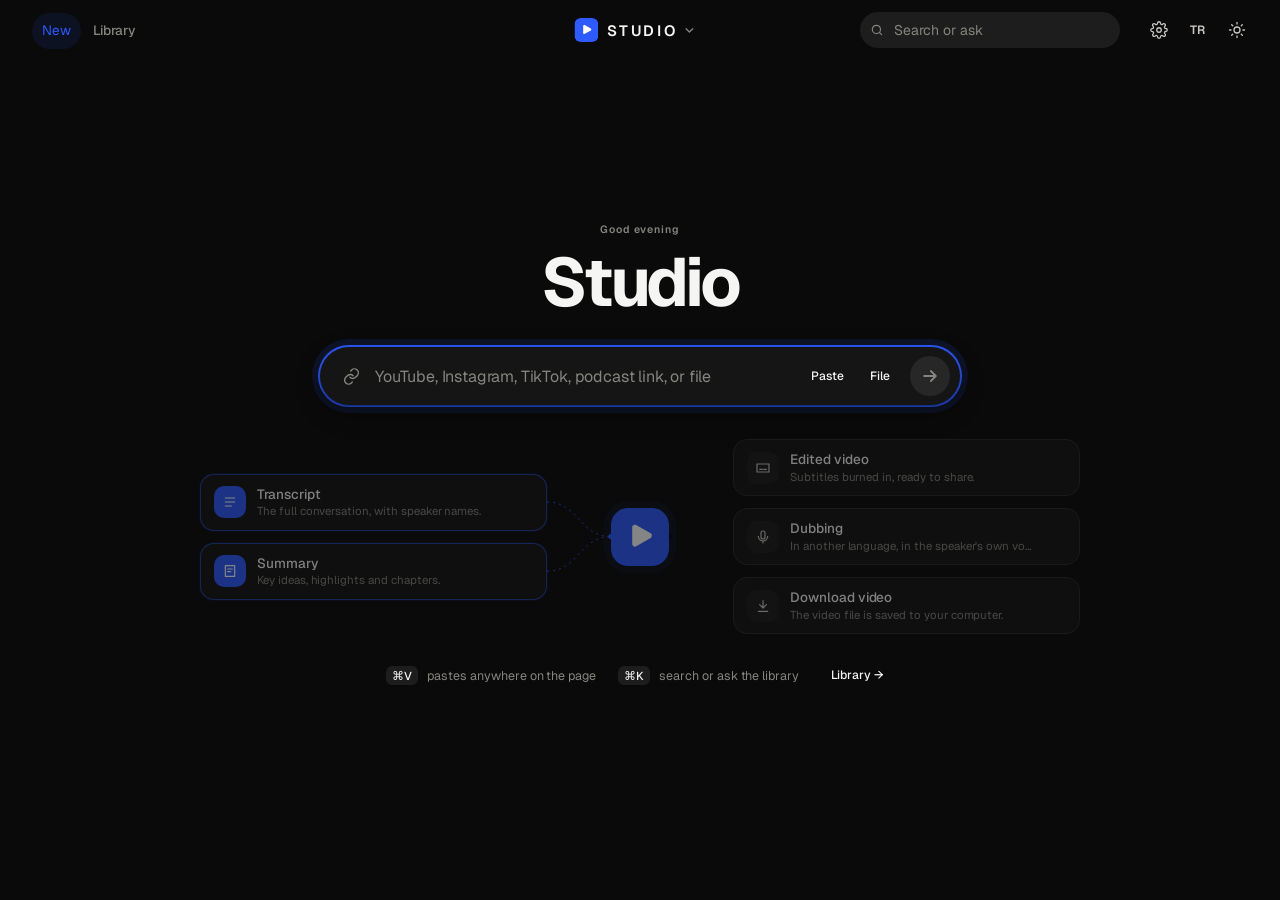
==== commit c889eef7: "Remove AI-looking visual tells; one light/dark choice Coloured glows, background washes, gradient an" ====
--- a/static/index.html
+++ b/static/index.html
@@ -2,10 +2,13 @@
 <html lang="tr">
 <head>
 <meta charset="utf-8">
+<script src="/static/tema.js?v=1"></script>
 <meta name="viewport" content="width=device-width, initial-scale=1, viewport-fit=cover">
 <title>Studio</title>
 <meta name="description" content="Video linkinden transkript, özet, çeviri ve altyazılı video. Her şey bu bilgisayarda.">
 <script src="/static/dil.js?v=4"></script>
+<script src="/static/bekleme.js?v=4"></script>
+<script src="/static/soru_karti.js?v=2"></script>
 <link rel="manifest" href="/static/manifest.webmanifest">
 <link rel="apple-touch-icon" href="/static/ikon-180.png">
 <meta name="apple-mobile-web-app-capable" content="yes">
@@ -708,7 +711,7 @@
   .card{background:var(--surface)!important;border:1px solid var(--hair)!important;border-radius:var(--r2)!important;box-shadow:var(--shadow)}
   .composer .bar{background:var(--surface)!important;border:1px solid var(--hair2)!important;border-radius:18px!important;box-shadow:var(--shadow);min-height:60px}
   .composer .bar:focus-within{border-color:var(--acc)!important;box-shadow:0 0 0 4px var(--tint)!important}
-  .primary{background:var(--acc)!important;color:var(--acc-ink)!important;border-radius:999px!important;height:42px;padding:0 30px;font:600 14px/1 var(--sans)!important;box-shadow:0 6px 20px var(--tint2)}
+  .primary{background:var(--acc)!important;color:var(--acc-ink)!important;border-radius:999px!important;height:42px;padding:0 30px;font:600 14px/1 var(--sans)!important;box-shadow:none}
   .primary:hover{background:var(--acc-hover)!important}
   .sbtn,.chipb,.kay button,[class*="chip"],.tiny{border-radius:999px!important}
   .sbtn{background:var(--fill)!important;border:0!important;height:32px;padding:0 14px;font-weight:500}
@@ -1212,8 +1215,8 @@
   .thero h1{font:700 clamp(40px,6vw,68px)/1.02 var(--sans);letter-spacing:-.045em;margin:0 0 34px;text-wrap:balance}
   .thero .selam{display:block;font:500 15px/1.4 var(--sans);letter-spacing:0;color:var(--muted);margin-bottom:10px}
   .tkayitb{display:inline-flex;align-items:center;gap:12px;height:56px;padding:0 28px 0 22px;border:0;border-radius:999px!important;background:var(--vurgu);color:#fff;
-    font:600 17px var(--sans);letter-spacing:-.01em;cursor:pointer;box-shadow:0 10px 30px -10px rgba(var(--vurgu-rgb),.65);transition:transform .15s,box-shadow .2s,background .2s}
-  .tkayitb:hover{transform:translateY(-1px) scale(1.02);box-shadow:0 14px 34px -10px rgba(var(--vurgu-rgb),.75)}
+    font:600 17px var(--sans);letter-spacing:-.01em;cursor:pointer;box-shadow:none;transition:transform .15s,box-shadow .2s,background .2s}
+  .tkayitb:hover{transform:translateY(-1px) scale(1.02);box-shadow:none}
   .tkayitb:active{transform:scale(.98)}
   .tkayitb .nokta{width:14px;height:14px;border-radius:50%;background:#fff;box-shadow:0 0 0 4px rgba(255,255,255,.28);transition:border-radius .2s,width .2s,height .2s}
   .tkayitb.kayitta{background:var(--ink);color:var(--bg);font-variant-numeric:tabular-nums;box-shadow:none}
@@ -1231,6 +1234,13 @@
   .tdsat .dot{display:inline-block;width:7px;height:7px;border-radius:50%;background:var(--fill2);margin-right:7px;vertical-align:1px}
   .tdsat .dot.ok{background:#34C759}
   .tdsat .uyar{color:var(--vurgu);font-weight:600;cursor:help}
+  .khp{display:inline-flex;align-items:center;gap:8px;padding:5px 13px 5px 10px;border-radius:999px;border:1px solid var(--line);background:var(--surface);color:var(--ink);font-weight:600;font-size:13px;line-height:1.2;vertical-align:middle;cursor:default}
+  .khp i{width:8px;height:8px;border-radius:50%;background:var(--fill2);flex:none}
+  .khp.ok i{background:#34C759;box-shadow:0 0 0 3px rgba(52,199,89,.18)}
+  .khp.rec{border-color:rgba(255,59,48,.45);color:#fff;background:rgba(255,59,48,.14)} .khp.rec i{background:#FF3B30;animation:khpNabiz 1.1s ease-in-out infinite}
+  .khp.hata{border-color:rgba(var(--vurgu-rgb),.55);background:rgba(var(--vurgu-rgb),.1)} .khp.hata i{background:var(--vurgu)}
+  @keyframes khpNabiz{0%,100%{opacity:1;box-shadow:0 0 0 0 rgba(255,59,48,.45)}50%{opacity:.55;box-shadow:0 0 0 5px rgba(255,59,48,0)}}
+  @media (prefers-reduced-motion: reduce){.khp.rec i{animation:none}}
   .thero:has(.kayitta) .tdsat{display:none}
   .tdsat .textbtn{font-size:13px;padding:0;height:auto}
   body.urun-note .kayit{max-width:640px;margin:22px auto 0!important;border:0!important;border-radius:20px!important;background:var(--surface)!important}
@@ -1313,7 +1323,7 @@
   #tarifKutu .blogm th,#tarifKutu .blogm td{border-bottom:1px solid var(--hair);padding:6px 8px;text-align:left;vertical-align:top}
 
   /* toplantıyla sohbet: sağdan açılan Claude benzeri panel */
-  .sbFab{position:fixed;right:24px;bottom:24px;z-index:30;display:inline-flex;align-items:center;gap:8px;height:48px;padding:0 20px 0 16px;border:0;border-radius:999px;background:var(--vurgu);color:#fff;font:600 15px var(--sans);cursor:pointer;box-shadow:0 10px 30px -10px rgba(var(--vurgu-rgb),.7);transition:transform .15s}
+  .sbFab{position:fixed;right:24px;bottom:24px;z-index:30;display:inline-flex;align-items:center;gap:8px;height:48px;padding:0 20px 0 16px;border:0;border-radius:999px;background:var(--vurgu);color:#fff;font:600 15px var(--sans);cursor:pointer;box-shadow:none;transition:transform .15s}
   .sbFab:hover{transform:translateY(-1px) scale(1.03)}
   .sbFab svg{width:18px;height:18px;fill:none;stroke:currentColor;stroke-width:2;stroke-linejoin:round}
   body.sohbetAcik .sbFab{display:none}
@@ -1336,10 +1346,6 @@
   .sbb .zt:hover{background:var(--vurgu);color:#fff}
   .sbb .sbk{border:0;background:transparent;color:var(--muted);font-size:12px;padding:0;cursor:pointer;opacity:0;transition:opacity .15s}
   .sbb:hover .sbk{opacity:1}
-  .sbb.yaz{display:flex;gap:4px;padding:6px 0}
-  .sbb.yaz i{width:7px;height:7px;border-radius:50%;background:var(--muted);animation:sbn 1.2s infinite}
-  .sbb.yaz i:nth-child(2){animation-delay:.15s}.sbb.yaz i:nth-child(3){animation-delay:.3s}
-  @keyframes sbn{0%,60%,100%{opacity:.25;transform:translateY(0)}30%{opacity:1;transform:translateY(-3px)}}
   .sohbet .sbo{display:flex;flex-wrap:wrap;gap:6px;padding:0 18px 10px}
   .sohbet .sbo button{border:0;background:var(--surface);color:var(--ink);font:500 13px var(--sans);padding:8px 12px;border-radius:999px;cursor:pointer;text-align:left}
   .sohbet .sbo button:hover{background:var(--fill)}
@@ -1364,6 +1370,7 @@
   #kisacaKutu li input{accent-color:var(--vurgu);margin-top:2px;flex:none}
   #kisacaKutu li em{font-style:normal;font-size:12px;color:var(--vurgu);background:rgba(var(--vurgu-rgb),.1);border-radius:999px;padding:1px 8px}
   #kisacaKutu li .zt{border:0;background:var(--fill);color:var(--muted);font:500 11.5px var(--sans);font-variant-numeric:tabular-nums;padding:1px 7px;border-radius:999px!important;cursor:pointer}
+  #kisacaKutu .ktes{display:block;margin:3px 0 0 26px;font-size:12px;color:var(--green,#2e9e5b)} #kisacaKutu .ktes a{color:inherit}
   #kisacaKutu li.bitti span{text-decoration:line-through;color:var(--muted)}
   #kisacaKutu .ksk i{display:block;height:12px;border-radius:6px;background:var(--fill);margin:10px 0;animation:ksk 1.4s ease-in-out infinite}
   @keyframes ksk{50%{opacity:.45}}
@@ -1403,7 +1410,7 @@
   .tpust{display:flex;align-items:center;gap:18px;flex-wrap:wrap}
   .tpust h1{font:700 30px/1.1 var(--sans);letter-spacing:-.03em;margin:0}
   .tpust h1 .selam{display:block;font:500 13px var(--sans);letter-spacing:0;color:var(--muted);margin-bottom:4px}
-  body.urun-note .tkayitb{height:40px;padding:0 18px 0 14px;font-size:14.5px;gap:9px;box-shadow:0 8px 22px -10px rgba(var(--vurgu-rgb),.7)}
+  body.urun-note .tkayitb{height:40px;padding:0 18px 0 14px;font-size:14.5px;gap:9px;box-shadow:none}
   body.urun-note .tkayitb .nokta{width:11px;height:11px;box-shadow:0 0 0 3px rgba(255,255,255,.28)}
   .tpsayi{display:flex;gap:28px;margin:18px 0 10px;font-size:15.5px;flex-wrap:wrap}
   .tpsayi b{font-weight:700;font-variant-numeric:tabular-nums}
@@ -1447,7 +1454,7 @@
   .tkart .avs i.art{color:var(--muted)}
   .tkart .tkis{background:var(--vurgu);color:#fff;font:600 12px var(--sans);padding:4px 10px;border-radius:999px;white-space:nowrap}
   .tkart .tkm{font-size:12px;color:var(--muted);white-space:nowrap;overflow:hidden;text-overflow:ellipsis}
-  .tkart.sira{background:transparent;box-shadow:inset 0 0 0 1.5px rgba(var(--vurgu-rgb),.55);background-image:radial-gradient(circle at 100% 0,rgba(var(--vurgu-rgb),.12),transparent 60%)}
+  .tkart.sira{background:transparent;box-shadow:inset 0 0 0 1.5px rgba(var(--vurgu-rgb),.55);background-image:none}
   .tkart.sira .tkg{color:var(--vurgu)}
   .tkart.sira p{color:var(--muted)}
   body.urun-note #notBar,body.urun-note #toplantiKayit .kayit,body.urun-note #canliKutu{max-width:none}
@@ -1526,7 +1533,7 @@
   .tkunye .tkbosluk{margin-top:6px;font-size:13px;color:var(--orange,#ff9f0a)}
   .tkunye .tktarih{font-size:14px;color:var(--muted);font-variant-numeric:tabular-nums}
   .tksor{display:flex;align-items:center;justify-content:center;gap:9px;width:100%;height:50px;margin:20px 0 10px;border:0;border-radius:16px!important;background:var(--vurgu);color:#fff;
-    font:600 16px var(--sans);cursor:pointer;box-shadow:0 10px 26px -12px rgba(var(--vurgu-rgb),.75);transition:transform .15s}
+    font:600 16px var(--sans);cursor:pointer;box-shadow:none;transition:transform .15s}
   .tksor:hover{transform:translateY(-1px)}
   .tksor svg{width:18px;height:18px;fill:#fff}
   .tkdugme{display:flex;gap:8px;flex-wrap:wrap}
@@ -1808,7 +1815,7 @@
 
   /* gönderi: kapalı satır ↔ açık kart */
   .gh-oge{background:var(--surface);border-radius:18px;box-shadow:0 1px 2px rgba(0,0,0,.04);transition:box-shadow .2s,opacity .2s}
-  .gh-oge.acik{box-shadow:0 1px 2px rgba(0,0,0,.04),0 14px 40px -28px rgba(var(--vurgu-rgb),.55)}
+  .gh-oge.acik{box-shadow:0 1px 2px rgba(0,0,0,.04)}
   .gh-oge.isliyor{opacity:.55;pointer-events:none}
   #gh .gh-ust{display:flex;align-items:center;gap:8px;width:100%;padding:12px 14px 0 16px;border:0;background:none;text-align:left;cursor:pointer;color:var(--ink2);font:600 12.5px var(--sans)}
   .gh-ust .gh-ik{color:var(--vurgu)}
@@ -2004,8 +2011,130 @@
     --bg:#08080a; --surface:#111114; --surface2:#17171b; --fill:#1d1d22; --fill2:#27272e;
     --ink:#f4f4f6; --ink2:#b4b4bc; --muted:#6c6c76; --hair:rgba(255,255,255,.06); --hair2:rgba(255,255,255,.11);
     --glass:rgba(8,8,10,.8); --shadow:none; --shadow2:0 24px 70px rgba(0,0,0,.7); --green:#30d158; --link:#ff7ab8; --tint:rgba(255,61,154,.12); --tint2:rgba(255,61,154,.2)}
-  html[data-urun="ghost"]:not([data-theme="light"]) body{background:radial-gradient(1000px 520px at 50% -160px,rgba(255,61,154,.11),transparent 70%),
-    radial-gradient(circle at 1px 1px,rgba(255,255,255,.075) 1px,transparent 1.4px) 0 0/22px 22px,var(--bg)!important;background-attachment:fixed!important}
+  html[data-urun="ghost"]:not([data-theme="light"]) body{background:radial-gradient(circle at 1px 1px,rgba(255,255,255,.075) 1px,transparent 1.4px) 0 0/22px 22px,var(--bg)!important;background-attachment:fixed!important}
+  /* Danışman (30 Ekim) */
+  .gh-dan-not{display:flex;align-items:center;gap:12px;width:100%;text-align:left;background:var(--surface);border:1px solid var(--hair);border-radius:16px;padding:12px 16px;margin:0 0 12px;cursor:pointer;color:var(--ink);font:inherit}
+  .gh-dan-not:hover{border-color:var(--vurgu)}.gh-dan-not b{font-size:14px;white-space:nowrap;max-width:48%;overflow:hidden;text-overflow:ellipsis}.gh-dan-not span{flex:1;font-size:13px;color:var(--muted);overflow:hidden;text-overflow:ellipsis;white-space:nowrap}.gh-dan-not i{color:var(--muted);font-style:normal}
+  .gh-puan .gh-genel{font-size:14px;color:var(--muted);white-space:nowrap}.gh-puan .gh-genel b{font-size:26px;color:var(--ink);font-weight:700}
+  .gh-puan-l{display:grid;grid-template-columns:repeat(auto-fill,minmax(230px,1fr));gap:14px 22px;margin-top:10px}
+  .gh-puan-ust{display:flex;justify-content:space-between;font-size:14px;margin-bottom:6px}.gh-puan-ust span{color:var(--muted);font-variant-numeric:tabular-nums}
+  .gh-cubuk{height:6px;border-radius:3px;background:var(--hair2);overflow:hidden}.gh-cubuk i{display:block;height:100%;border-radius:3px;background:var(--vurgu);transition:width .6s}
+  .gh-puan-s.dusuk .gh-cubuk i{background:#FF9500}.gh-puan-s.yok .gh-puan-ust span{font-style:italic}
+  .gh-puan-s small{display:block;font-size:12px;color:var(--muted);margin-top:6px;line-height:1.4}.gh-puan-s p{font-size:13px;margin:6px 0 0;line-height:1.45}
+  .gh-aks{background:none;border:0;color:var(--vurgu);font:inherit;font-size:13px;cursor:pointer;padding:0;text-align:left}
+  .gh-dan-m{font-size:15px;line-height:1.55;margin:4px 0 12px}
+  .gh-dan-eks{display:grid;gap:8px;margin:0 0 12px}.gh-dan-eks div{display:grid;gap:3px;padding:10px 12px;border-radius:12px;background:var(--bg);font-size:13.5px}.gh-dan-eks span{color:var(--muted)}.gh-dan-eks em{font-style:normal;color:var(--vurgu)}
+  .gh-hafta{list-style:none;margin:0;padding:0;display:grid}.gh-hafta li{display:grid;grid-template-columns:96px 1fr;gap:2px 12px;font-size:14px;padding:9px 0;border-top:1px solid var(--hair)}.gh-hafta li b{color:var(--muted);font-weight:600}.gh-hafta li>small{grid-column:2;color:var(--muted);font-size:12.5px}.gh-hafta li span small{margin-left:6px;padding:1px 7px;border-radius:8px;background:var(--bg);font-size:11.5px}
+  .gh-gundem{display:grid}.gh-gun-m{display:grid;grid-template-columns:84px 1fr;gap:12px;padding:11px 0;border-top:1px solid var(--hair)}.gh-gun-m time{display:grid;gap:2px;font-size:13px;font-weight:600;align-content:start}.gh-gun-m time small{color:var(--muted);font-weight:400}.gh-gun-m p{margin:4px 0 0;font-size:13.5px;color:var(--ink2);line-height:1.45}.gh-gun-h{color:var(--muted)!important}.gh-gun-a{font-size:12px;color:var(--muted)}.gh-gun-b{display:flex;gap:8px;flex-wrap:wrap;margin-top:8px;align-items:center}.gh-gun-b .gh-ok{padding:4px 10px;font-size:12.5px}
+  .gh-gor{display:grid;gap:14px}.gh-gor h3{margin:0;font-size:21px;line-height:1.3}.gh-gor-ust{display:grid;gap:8px}.gh-gor-ilerleme{display:block;height:4px;border-radius:2px;background:var(--hair2);overflow:hidden}.gh-gor-ilerleme i{display:block;height:100%;background:var(--vurgu);transition:width .4s}
+  .gh-gor-s{display:grid;gap:8px}.gh-gor-s button{display:grid;gap:2px;text-align:left;padding:12px 14px;border-radius:14px;border:1px solid var(--hair);background:var(--bg);color:var(--ink);font:inherit;cursor:pointer}.gh-gor-s button:hover{border-color:var(--vurgu)}.gh-gor-s button.secili{border-color:var(--vurgu);box-shadow:0 0 0 1px var(--vurgu) inset}.gh-gor-s button b{font-size:15px}.gh-gor-s button small{color:var(--muted);font-size:12.5px}
+  .gh-gor-t{font:inherit;font-size:15px;padding:10px 12px;border-radius:12px;border:1px solid var(--line);background:var(--bg);color:var(--ink);width:100%;box-sizing:border-box;resize:vertical}.gh-gor-alt{display:flex;justify-content:space-between;align-items:center;gap:12px}
+  @media (max-width:560px){.gh-hafta li,.gh-gun-m{grid-template-columns:1fr}.gh-hafta li>small{grid-column:1}.gh-dan-not b{max-width:100%}.gh-dan-not span{display:none}}
+  /* Danışman görselleri (31 Ekim): hat, halka, radar, ritim, gündem şeridi. Çizim animasyonları yalnız .canli'de (oturumda bir kez). */
+  @keyframes ghakis2{to{stroke-dashoffset:-12}}
+  @keyframes ghciz{from{stroke-dashoffset:1;fill-opacity:0}}
+  @keyframes ghbelir{from{opacity:0;transform:translateY(5px)}}
+  @keyframes ghbuyu{from{transform:scaleY(0)}}
+  @keyframes ghhalo{0%{transform:scale(.6);opacity:.9}100%{transform:scale(1.5);opacity:0}}
+  @keyframes ghhalka{from{stroke-dashoffset:var(--c)}}
+  #gh .gh-hat-svg{display:block;width:100%;height:auto;overflow:visible;margin:4px 0 2px}
+  #gh .gh-hat-svg text{font:600 14px var(--sans);fill:var(--muted)}
+  #gh .gh-hat-svg .tarih{font-weight:500;font-size:12.5px;fill:color-mix(in srgb,var(--muted) 70%,transparent)}
+  #gh .gh-hat-svg .mecra{font:600 11px var(--mono);letter-spacing:.08em;text-transform:uppercase;fill:var(--vurgu)}
+  #gh .gh-hat-svg .sayi{font:700 11px var(--mono);fill:var(--green)}
+  #gh .gh-hat-svg .yol{fill:none;stroke:var(--cizgi);stroke-width:1;stroke-dasharray:2 4}
+  #gh .gh-hat-svg .gecen{fill:none;stroke:rgba(var(--vurgu-rgb),.7);stroke-width:1.2;stroke-dasharray:2 4;animation:ghakis2 1.6s linear infinite}
+  #gh .gh-hat-svg .nokta{fill:var(--bg);stroke:var(--cizgi);stroke-width:1.5}
+  #gh .gh-hat-svg .bos .nokta{stroke:var(--cizgi);fill:var(--cizgi)}
+  #gh .gh-hat-svg .gecti .nokta{fill:var(--cizgi);stroke:none;opacity:.6}
+  #gh .gh-hat-svg .planli .nokta{stroke:var(--vurgu);stroke-dasharray:3 2.2}
+  #gh .gh-hat-svg .ic{fill:var(--vurgu)}
+  #gh .gh-hat-svg .bugun .nokta{stroke:var(--vurgu);stroke-dasharray:none;fill:rgba(var(--vurgu-rgb),.12)}
+  #gh .gh-hat-svg .bugun .gun{fill:var(--ink)}
+  #gh .gh-hat-svg .halo{fill:none;stroke:var(--vurgu);stroke-width:1.2;transform-box:fill-box;transform-origin:center;animation:ghhalo 2.2s ease-out infinite}
+  #gh .gh-hat-svg .paylasildi .nokta{fill:var(--green);stroke:var(--green);stroke-dasharray:none;filter:none}
+  #gh .gh-hat-svg .paylasildi .gun{fill:var(--ink)}
+  #gh .gh-hat-svg .tik{fill:none;stroke:#fff;stroke-width:2;stroke-linecap:round;stroke-linejoin:round}
+  #gh .gh-hat-svg .kacirildi .nokta{stroke:var(--cizgi);stroke-dasharray:none;fill:var(--bg)}
+  #gh .gh-hat-svg .carpi{fill:none;stroke:var(--muted);stroke-width:1.6;stroke-linecap:round;opacity:.7}
+  #gh .gh-hat-svg.canli .d{animation:ghbelir .5s cubic-bezier(.2,.8,.2,1) both;animation-delay:calc(var(--i) * 70ms)}
+  #gh .gh-plan header{display:flex;align-items:flex-start;justify-content:space-between;gap:12px}
+  #gh .gh-plan-halka{all:unset;display:inline-flex;align-items:center;gap:8px;cursor:pointer;color:var(--muted);font-size:12.5px;font-variant-numeric:tabular-nums}
+  #gh .gh-plan-halka b{color:var(--ink);font-size:15px}
+  #gh .gh-halka{width:44px;height:44px;transform:rotate(-90deg);flex:none}
+  #gh .gh-halka .iz{fill:none;stroke:var(--hair2);stroke-width:3.5}
+  #gh .gh-halka .dolu{fill:none;stroke:var(--vurgu);stroke-width:3.5;stroke-linecap:round;filter:none}
+  #gh .gh-halka .dolu.tam{stroke:var(--green);filter:none}
+  #gh .gh-halka.canli .dolu{animation:ghhalka 1.1s cubic-bezier(.2,.8,.2,1) both}
+  #gh .gh-plan-bugun{display:flex;gap:14px;align-items:flex-start;justify-content:space-between;margin-top:8px;padding:12px 14px;border-radius:14px;border:1px solid rgba(var(--vurgu-rgb),.3);background:linear-gradient(135deg,rgba(var(--vurgu-rgb),.1),transparent 70%)}
+  #gh .gh-plan-bugun.sonra{border-style:dashed;border-color:var(--hair2);background:none}
+  #gh .gh-plan-bugun p{margin:6px 0 0;font-size:15px;line-height:1.5;color:var(--ink)}
+  #gh .gh-plan-bugun small{display:block;margin-top:4px;font-size:12.5px;color:var(--muted);line-height:1.45}
+  #gh .gh-plan-bugun>div:first-child{flex:1 1 58%;min-width:0}
+  #gh .gh-plan-eyl{display:flex;gap:8px;flex-wrap:wrap;align-items:center;justify-content:flex-end;flex:0 1 auto;max-width:42%;padding-top:22px}
+  #gh .gh-plan-eyl .gh-ok,#gh .gh-plan-eyl .gh-haz{margin:0;padding:6px 10px;font-size:12.5px}
+  #gh .gh-kacti{font-size:12.5px;color:var(--muted);padding:4px 8px;border-radius:8px;border:1px dashed var(--hair2)}
+  #gh .gh-puan-ic{display:grid;grid-template-columns:minmax(220px,300px) 1fr;gap:6px 26px;align-items:start}
+  #gh .gh-radar{display:block;width:100%;height:auto;overflow:visible}
+  #gh .gh-radar .iz{fill:none;stroke:var(--cizgi);stroke-width:1}
+  #gh .gh-radar .iz:last-of-type{stroke-dasharray:none}
+  #gh .gh-radar .eksen{stroke:var(--cizgi);stroke-width:1;stroke-dasharray:2 3}
+  #gh .gh-radar .deger{fill:rgba(var(--vurgu-rgb),.16);stroke:var(--vurgu);stroke-width:1.6;stroke-linejoin:round;stroke-dasharray:1;stroke-dashoffset:0;filter:none}
+  #gh .gh-radar.canli .deger{animation:ghciz 1.2s cubic-bezier(.2,.8,.2,1) both}
+  #gh .gh-radar .uc{fill:var(--vurgu);stroke:var(--bg);stroke-width:2;filter:none}
+  #gh .gh-radar .uc.dusuk{fill:#FF9500;filter:none}
+  #gh .gh-radar .uc.yok{fill:var(--cizgi);filter:none}
+  #gh .gh-radar.canli .uc{animation:ghbelir .5s both;animation-delay:calc(.7s + var(--i) * 60ms)}
+  #gh .gh-radar .etk{font:600 11.5px var(--sans);fill:var(--muted)}
+  #gh .gh-radar .deg{font:700 13px var(--sans);fill:var(--ink);font-variant-numeric:tabular-nums}
+  #gh .gh-radar .deg.dusuk{fill:#FF9500}#gh .gh-radar .deg.yok{fill:var(--muted);font-weight:500}
+  #gh .gh-puan .gh-genel{display:inline-flex;align-items:center;gap:10px}
+  #gh .gh-cizgi polyline{fill:none;stroke:var(--vurgu);stroke-width:1.6;stroke-linecap:round;stroke-linejoin:round;stroke-dasharray:1;stroke-dashoffset:0}
+  #gh .gh-cizgi.canli polyline{animation:ghciz 1s ease-out both}
+  #gh .gh-cizgi circle{fill:var(--vurgu);filter:none}
+  #gh .gh-ritim-sarma{display:grid;gap:14px;margin-top:14px}#gh .gh-ritim-sarma>div>.gh-ara{margin-bottom:4px}#gh .gh-ritim-sarma>div:last-child{max-width:460px}
+  #gh .gh-ritim{display:block;width:100%;height:auto;overflow:visible}
+  #gh .gh-ritim .hedef{stroke:var(--vurgu);stroke-width:1;stroke-dasharray:3 4;opacity:.7}
+  #gh .gh-ritim .hedef-etk,#gh .gh-ritim .etk{font:600 10px var(--mono);letter-spacing:.06em;fill:var(--muted)}
+  #gh .gh-ritim .hedef-etk{fill:var(--vurgu)}
+  #gh .gh-ritim .n{font:700 11px var(--sans);fill:var(--ink)}
+  #gh .gh-ritim rect{fill:color-mix(in srgb,var(--vurgu) 35%,var(--hair2));transform-box:fill-box;transform-origin:bottom}
+  #gh .gh-ritim .tam rect{fill:var(--vurgu);filter:none}
+  #gh .gh-ritim .bu rect{stroke:var(--vurgu);stroke-width:1.2;stroke-dasharray:3 2}
+  #gh .gh-ritim.canli rect{animation:ghbuyu .8s cubic-bezier(.2,.8,.2,1) both;animation-delay:calc(var(--i) * 60ms)}
+  #gh .gh-ritim.canli .n{animation:ghbelir .4s both;animation-delay:calc(.5s + var(--i) * 60ms)}
+  #gh .gh-hafta li{grid-template-columns:96px 1fr auto;align-items:start}
+  #gh .gh-hafta li b small{display:block;font-size:11px;color:color-mix(in srgb,var(--muted) 70%,transparent);font-weight:500;margin-top:2px}
+  #gh .gh-hafta li>small{grid-column:2}
+  #gh .gh-hafta-eyl{grid-row:1/3;grid-column:3;display:flex;gap:6px;align-items:center;flex-wrap:wrap;justify-content:flex-end}
+  #gh .gh-hafta-eyl .gh-ok,#gh .gh-hafta-eyl .gh-haz{margin:0;padding:5px 9px;font-size:12px}
+  #gh .gh-hafta li.paylasildi>span{color:var(--muted)}
+  #gh .gh-hafta li.kacirildi>span{color:var(--muted);text-decoration:line-through;text-decoration-color:var(--cizgi)}
+  #gh .gh-hafta li.bugun>b{color:var(--vurgu)}
+  #gh .gh-serit{display:block;width:100%;height:auto;overflow:visible;margin:6px 0 8px}
+  #gh .gh-serit .yol{fill:none;stroke:var(--cizgi);stroke-width:1;stroke-dasharray:2 4;animation:ghakis2 2.4s linear infinite}
+  #gh .gh-serit .kerte{stroke:var(--cizgi);stroke-width:1}
+  #gh .gh-serit .kerte-etk{font:600 10px var(--mono);letter-spacing:.06em;text-transform:uppercase;fill:var(--muted)}
+  #gh .gh-serit .olay{cursor:pointer}
+  #gh .gh-serit .olay .nokta{fill:var(--surface);stroke:var(--vurgu);stroke-width:1.6}
+  #gh .gh-serit .olay.yakin .nokta{fill:var(--vurgu);filter:none}
+  #gh .gh-serit .olay.hazir .nokta{fill:var(--green);stroke:var(--green);filter:none}
+  #gh .gh-serit .olay .halo{fill:none;stroke:var(--vurgu);stroke-width:1;opacity:0}
+  #gh .gh-serit .olay.yakin .halo{transform-box:fill-box;transform-origin:center;animation:ghhalo 2.4s ease-out infinite}
+  #gh .gh-serit .olay .bag{stroke:var(--cizgi);stroke-width:1}
+  #gh .gh-serit .olay text{font:600 12.5px var(--sans);fill:var(--ink2)}
+  #gh .gh-serit .olay text.n{font:700 9px var(--mono);fill:#fff;pointer-events:none}#gh .gh-serit .olay:not(.yakin) text.n{fill:var(--vurgu)}
+  #gh .gh-serit .olay.yakin text.n{fill:#fff}#gh .gh-serit .olay:hover text.n{fill:#fff}
+  #gh .gh-serit .olay:hover text,#gh .gh-serit .olay:focus-visible text{fill:var(--vurgu)}
+  #gh .gh-serit.canli .olay{animation:ghbelir .5s both;animation-delay:calc(var(--i) * 80ms)}
+  #gh .gh-gun-m.vurgulu{box-shadow:inset 3px 0 0 var(--vurgu);padding-left:10px;border-radius:4px}
+  @media (max-width:760px){#gh .gh-puan-ic{grid-template-columns:1fr}#gh .gh-radar{max-width:340px;margin:0 auto}#gh .gh-ritim-sarma{grid-template-columns:1fr}}
+  @media (max-width:560px){
+    #gh .gh-hat-svg text.tarih{display:none}#gh .gh-hat-svg text{font-size:13.5px}#gh .gh-hat-svg .mecra{font-size:10px}
+    #gh .gh-plan-bugun{flex-direction:column}#gh .gh-plan-eyl{padding-top:0;justify-content:flex-start}
+    #gh .gh-hafta li{grid-template-columns:1fr}#gh .gh-hafta-eyl{grid-row:auto;grid-column:1;justify-content:flex-start;margin-top:6px}
+    #gh .gh-serit .olay text{font-size:14px}#gh .gh-serit .kerte-etk{font-size:12px}
+  }
   #gh.gh-kurulumda .gh-nav, #gh.gh-kurulumda .gh-yaz, #gh.gh-kurulumda .gh-yan{display:none}
   #gh.gh-kurulumda .gh-orta{grid-column:1/-1;max-width:680px;margin:0 auto;width:100%}
   .gh-kur{display:grid;gap:16px;padding:22px 22px 20px!important}
@@ -2027,14 +2156,14 @@
   #gh{--cizgi:color-mix(in srgb,var(--ink) 20%,transparent);--parilti:rgba(var(--vurgu-rgb),.55)}
   #gh :is(.gh-oge,.gh-kutu,.gh-sayfa-kart,.gh-yaz,.gh-bos,.gh-katla,.gh-haz){border:1px solid var(--hair2);box-shadow:none;border-radius:16px;
     background:linear-gradient(180deg,color-mix(in srgb,var(--ink) 2.5%,transparent),transparent 60%),var(--surface)}
-  #gh .gh-oge.acik{border-color:rgba(var(--vurgu-rgb),.38);box-shadow:0 0 0 1px rgba(var(--vurgu-rgb),.1),0 30px 80px -42px var(--parilti)}
+  #gh .gh-oge.acik{border-color:rgba(var(--vurgu-rgb),.38);box-shadow:0 0 0 1px rgba(var(--vurgu-rgb),.1)}
   #gh .gh-yaz:focus-within{border-color:rgba(var(--vurgu-rgb),.45);box-shadow:0 0 0 3px rgba(var(--vurgu-rgb),.12)}
-  #gh .ghb.ana{box-shadow:inset 0 0 0 1px rgba(255,255,255,.12),0 10px 30px -10px var(--parilti)}
+  #gh .ghb.ana{box-shadow:inset 0 0 0 1px rgba(255,255,255,.12)}
   #gh .ghb.ana:disabled{box-shadow:none}
   #gh .ghb.vurgu{color:var(--vurgu)}
   /* mono küçük etiketler ve iki tonlu başlık */
   #gh .gh-etk{display:inline-flex;align-items:center;gap:7px;margin:0;font:600 10.5px/1.5 var(--mono);letter-spacing:.09em;text-transform:uppercase;color:var(--muted)}
-  #gh .gh-etk i{width:6px;height:6px;border-radius:50%;background:var(--vurgu);box-shadow:0 0 10px var(--vurgu);flex:none}
+  #gh .gh-etk i{width:6px;height:6px;border-radius:50%;background:var(--vurgu);box-shadow:none;flex:none}
   #gh .gh-ust .gh-etk{color:var(--vurgu)}
   .gh-bas{align-items:flex-start;margin-bottom:20px}
   .gh-bas h2{font-size:31px!important;letter-spacing:-.04em;line-height:1.08}
@@ -2047,8 +2176,8 @@
   .gh-zaman::before{content:"";position:absolute;left:10px;top:24px;bottom:24px;border-left:1px dashed var(--cizgi)}
   .gh-zaman>*{position:relative}
   .gh-zaman>*::before{content:"";position:absolute;left:-25px;top:17px;width:9px;height:9px;border-radius:50%;background:var(--bg);border:1.5px solid var(--cizgi);box-sizing:border-box}
-  .gh-zaman>.gh-oge.acik::before{background:var(--vurgu);border-color:var(--vurgu);box-shadow:0 0 0 4px rgba(var(--vurgu-rgb),.16),0 0 16px var(--vurgu)}
-  .gh-zaman>.gh-ok::before{background:var(--green);border-color:var(--green);box-shadow:0 0 10px rgba(48,209,88,.5)}
+  .gh-zaman>.gh-oge.acik::before{background:var(--vurgu);border-color:var(--vurgu);box-shadow:0 0 0 4px rgba(var(--vurgu-rgb),.16)}
+  .gh-zaman>.gh-ok::before{background:var(--green);border-color:var(--green);box-shadow:none}
   #gh .gh-ok{border:1px solid rgba(48,209,88,.18);background:rgba(48,209,88,.06)}
   /* sol gezinme: düğüm şeması */
   @media (min-width:1080px){
@@ -2056,8 +2185,8 @@
     .gh-sek::before{content:"";position:absolute;left:23px;top:22px;bottom:22px;border-left:1px dashed var(--cizgi)}
     #gh .gh-sek button{position:relative;border:1px solid transparent;background:transparent}
     #gh .gh-sek button svg{background:var(--bg);border-radius:6px;padding:1px;box-sizing:content-box}
-    #gh .gh-sek button[aria-selected="true"]{background:var(--surface);border-color:var(--hair2);box-shadow:0 18px 50px -34px var(--parilti)}
-    #gh .gh-sek button[aria-selected="true"] svg{filter:drop-shadow(0 0 6px var(--vurgu))}
+    #gh .gh-sek button[aria-selected="true"]{background:var(--surface);border-color:var(--hair2);box-shadow:none}
+    #gh .gh-sek button[aria-selected="true"] svg{filter:none}
   }
   /* kart içi sadeleştirilmiş parçalar */
   .gh-ust .ad{color:var(--ink2)}
@@ -2077,7 +2206,7 @@
   .gh-xk-a:hover{color:var(--vurgu)}
   #gh .gh-alt .ghb.ikon{position:relative}
   .gh-rozet{position:absolute;top:6px;right:6px;width:6px;height:6px;border-radius:50%;background:#FF9500}
-  .gh-nokta.pembe{background:var(--vurgu);box-shadow:0 0 8px var(--vurgu)}
+  .gh-nokta.pembe{background:var(--vurgu);box-shadow:none}
   .gh-yorum{border:1px solid var(--hair2);background:color-mix(in srgb,var(--ink) 2%,transparent)}
   .gh-yorum small.soru{color:var(--vurgu);font-weight:600;font-size:12.5px;line-height:1.45;margin-bottom:4px}
   #gh .gh-alt .ghb svg circle{fill:currentColor;stroke:none}
@@ -2137,7 +2266,7 @@
   #ghEl{position:fixed;inset:0;z-index:80;background:color-mix(in srgb,var(--bg) 86%,transparent);backdrop-filter:blur(14px);-webkit-backdrop-filter:blur(14px);
     display:flex;align-items:center;justify-content:center;padding:max(16px,env(safe-area-inset-top)) 16px max(16px,env(safe-area-inset-bottom))}
   #ghEl .el-kart{width:min(640px,100%);max-height:100%;overflow:auto;background:var(--surface);border:1px solid var(--hair2);border-radius:20px;padding:20px 20px 16px;
-    box-shadow:0 30px 80px -40px rgba(var(--vurgu-rgb,255,61,154),.55)}
+    box-shadow:none}
   #ghEl .el-ust{display:flex;align-items:center;gap:10px;font-size:12.5px;color:var(--muted);margin-bottom:12px}
   #ghEl .el-ust .sag{margin-left:auto;display:flex;gap:6px;align-items:center}
   #ghEl .el-cubuk{height:3px;border-radius:2px;background:var(--hair2);margin:-6px 0 14px;overflow:hidden}#ghEl .el-cubuk i{display:block;height:100%;background:var(--vurgu);transition:width .25s}
@@ -2167,12 +2296,12 @@
     .gh-harita path{fill:none;stroke:var(--cizgi);stroke-width:1;stroke-dasharray:2 4;animation:ghakis 1.6s linear infinite}
     @keyframes ghakis{to{stroke-dashoffset:-12}}
     @media (prefers-reduced-motion:reduce){.gh-harita path{animation:none}}
-    .gh-h-merkez{position:absolute;left:50%;top:14px;width:44px;height:44px;margin-left:-22px;border-radius:13px;box-shadow:0 0 0 6px rgba(var(--vurgu-rgb),.08),0 0 34px rgba(var(--vurgu-rgb),.65)}
+    .gh-h-merkez{position:absolute;left:50%;top:14px;width:44px;height:44px;margin-left:-22px;border-radius:13px;box-shadow:0 0 0 6px rgba(var(--vurgu-rgb),.08)}
     .gh-h-merkez img{width:100%;height:100%;border-radius:13px;display:block}
     #gh .gh-h-dugum{position:absolute;transform:translate(-50%,-50%);display:inline-flex;align-items:center;gap:6px;padding:5px 9px;border-radius:9px;
       border:1px solid var(--hair2);background:var(--surface);color:var(--ink2);font:600 11.5px var(--sans);cursor:pointer;white-space:nowrap}
     #gh .gh-h-dugum:hover{border-color:rgba(var(--vurgu-rgb),.45);color:var(--ink)}
-    .gh-h-dugum i{width:6px;height:6px;border-radius:50%;background:var(--green);box-shadow:0 0 6px var(--green)}
+    .gh-h-dugum i{width:6px;height:6px;border-radius:50%;background:var(--green);box-shadow:none}
     .gh-h-dugum b{font:600 10.5px var(--mono);color:var(--muted)}
     .gh-harita>.gh-etk{position:absolute;left:0;right:0;bottom:0;justify-content:center}
   }
@@ -2196,36 +2325,35 @@
     --ink:#f4f4f6; --ink2:#b4b4bc; --muted:#6c6c76; --hair:rgba(255,255,255,.06); --hair2:rgba(255,255,255,.11);
     --glass:rgba(8,8,10,.78); --shadow:none; --shadow2:0 24px 70px rgba(0,0,0,.7); --green:#30d158; --orange:#ffb340; --red:#ff6961; --key:#1d1d22}
   html[data-urun] body{--mono:"Geist Mono",ui-monospace,"SF Mono",Menlo,monospace;--cizgi:color-mix(in srgb,var(--ink) 20%,transparent);--parilti:rgba(var(--vurgu-rgb),.55)}
-  html[data-urun]:not([data-theme="light"]) body{background:radial-gradient(1100px 560px at 50% -180px,rgba(var(--vurgu-rgb),.12),transparent 70%),
-    radial-gradient(circle at 1px 1px,rgba(255,255,255,.075) 1px,transparent 1.4px) 0 0/22px 22px,var(--bg)!important;background-attachment:fixed!important}
+  html[data-urun]:not([data-theme="light"]) body{background:radial-gradient(circle at 1px 1px,rgba(255,255,255,.075) 1px,transparent 1.4px) 0 0/22px 22px,var(--bg)!important;background-attachment:fixed!important}
   html[data-urun][data-theme="light"] body{background:radial-gradient(circle at 1px 1px,rgba(0,0,0,.07) 1px,transparent 1.4px) 0 0/22px 22px,var(--bg)!important;background-attachment:fixed!important}
   html[data-urun]:not([data-theme="light"]) .nav{background:rgba(8,8,10,.72)!important;border-bottom:1px solid var(--hair)!important;backdrop-filter:saturate(1.4) blur(18px)}
   .pr-etk{display:inline-flex;align-items:center;gap:7px;font:600 10.5px/1.5 var(--mono);letter-spacing:.09em;text-transform:uppercase;color:var(--muted)}
-  .pr-etk i{width:6px;height:6px;border-radius:50%;background:var(--vurgu);box-shadow:0 0 10px var(--vurgu);flex:none;font-style:normal}
+  .pr-etk i{width:6px;height:6px;border-radius:50%;background:var(--vurgu);box-shadow:none;flex:none;font-style:normal}
   .pr-gri{color:var(--muted)}
   /* birincil düğmeler: ürün renginde, hafif ışıltılı */
-  html[data-urun] .primary:not(:disabled){background:var(--vurgu)!important;color:#fff!important;box-shadow:inset 0 0 0 1px rgba(255,255,255,.14),0 10px 30px -10px var(--parilti)!important}
+  html[data-urun] .primary:not(:disabled){background:var(--vurgu)!important;color:#fff!important;box-shadow:inset 0 0 0 1px rgba(255,255,255,.14)!important}
   html[data-urun]:not([data-theme="light"]) .primary:disabled{background:var(--fill)!important;color:var(--muted)!important;box-shadow:none!important}
   html[data-urun]:not([data-theme="light"]) :is(.sbtn,.tiny.kutu){background:var(--fill)!important;color:var(--ink)!important}
   html[data-urun]:not([data-theme="light"]) .tog[aria-checked="true"]{background:var(--vurgu)!important}
-  html[data-urun] .sbtn.blue,html[data-urun] .sbtn.blue:hover{background:var(--vurgu)!important;color:#fff!important;box-shadow:0 8px 24px -10px var(--parilti)!important}
+  html[data-urun] .sbtn.blue,html[data-urun] .sbtn.blue:hover{background:var(--vurgu)!important;color:#fff!important;box-shadow:none!important}
   html[data-urun]:not([data-theme="light"]) .pop{background:#141418;border-color:var(--hair2)}
   html[data-urun]:not([data-theme="light"]) dialog.sheet{background:#121215;border:1px solid var(--hair2)}
   html[data-urun]:not([data-theme="light"]) .toast{background:#1b1b20;color:var(--ink);border:1px solid var(--hair2)}
   /* ---- v20 · Transcript ana sayfası: tanıtım filmi ("No button.", REC kapsülü, düğüm şeması, "Who does what. By when.") ---- */
   body.urun-note .tprofil{gap:28px;align-items:center;padding:26px 8px 30px}
-  body.urun-note .tpav{width:76px;height:76px;padding:0;border-radius:22px;background:none;box-shadow:0 0 0 8px rgba(var(--vurgu-rgb),.07),0 0 48px rgba(var(--vurgu-rgb),.55)}
+  body.urun-note .tpav{width:76px;height:76px;padding:0;border-radius:22px;background:none;box-shadow:0 0 0 8px rgba(var(--vurgu-rgb),.07)}
   body.urun-note .tpav img{border:0;border-radius:22px}
-  body.urun-note.tSirkette .tpav{box-shadow:0 0 0 8px color-mix(in srgb,var(--srenk,#888) 14%,transparent),0 0 40px color-mix(in srgb,var(--srenk,#888) 45%,transparent)}
+  body.urun-note.tSirkette .tpav{box-shadow:0 0 0 8px color-mix(in srgb,var(--srenk,#888) 14%,transparent)}
   body.urun-note .tpust{gap:14px}
   body.urun-note .tpust h1{font:700 clamp(30px,3.6vw,42px)/1.05 var(--sans);letter-spacing:-.045em;flex-basis:100%;margin:0 0 4px}
   body.urun-note .tpust h1 .selam{font:600 10.5px/1.5 var(--mono);letter-spacing:.09em;text-transform:uppercase;margin-bottom:10px}
   body.urun-note .tkayitb{height:46px;padding:0 20px 0 16px;gap:12px;font:600 14.5px var(--sans);background:rgba(var(--vurgu-rgb),.1);color:var(--ink);
-    box-shadow:inset 0 0 0 1px rgba(var(--vurgu-rgb),.55),0 0 28px -6px rgba(var(--vurgu-rgb),.55)}
+    box-shadow:inset 0 0 0 1px rgba(var(--vurgu-rgb),.55)}
   body.urun-note .tkayitb::after{content:"";width:58px;height:18px;opacity:.9;
     background:repeating-linear-gradient(90deg,var(--vurgu) 0 2px,transparent 2px 5px);-webkit-mask:linear-gradient(180deg,transparent 0,#000 30%,#000 70%,transparent 100%),
     radial-gradient(ellipse at center,#000 40%,transparent 75%);-webkit-mask-composite:source-in;mask-composite:intersect}
-  body.urun-note .tkayitb .nokta{width:10px;height:10px;background:var(--vurgu);box-shadow:0 0 0 3px rgba(var(--vurgu-rgb),.25),0 0 10px var(--vurgu)}
+  body.urun-note .tkayitb .nokta{width:10px;height:10px;background:var(--vurgu);box-shadow:0 0 0 3px rgba(var(--vurgu-rgb),.25)}
   body.urun-note .tkayitb:hover{background:rgba(var(--vurgu-rgb),.16)}
   body.urun-note .tkayitb.kayitta{background:rgba(var(--vurgu-rgb),.16);color:var(--ink)}
   body.urun-note .tkayitb.kayitta::after{animation:dalga 1.2s linear infinite}
@@ -2238,8 +2366,8 @@
   body.urun-note .tvurgu::before{content:"";position:absolute;left:40px;right:40px;top:41px;border-top:1px dashed var(--cizgi);pointer-events:none}
   body.urun-note .tvurgu button{position:relative;z-index:1}
   body.urun-note .tvurgu .hal{width:62px;height:62px;box-shadow:0 0 0 4px var(--bg),0 0 0 5px var(--hair2)}
-  body.urun-note .tvurgu button:hover .hal{box-shadow:0 0 0 4px var(--bg),0 0 0 5px rgba(var(--vurgu-rgb),.6),0 0 24px rgba(var(--vurgu-rgb),.35)}
-  body.urun-note .tvurgu button.on .hal{box-shadow:0 0 0 4px var(--bg),0 0 0 6px var(--vurgu),0 0 26px rgba(var(--vurgu-rgb),.45)}
+  body.urun-note .tvurgu button:hover .hal{box-shadow:0 0 0 4px var(--bg), 0 0 0 5px rgba(var(--vurgu-rgb),.6)}
+  body.urun-note .tvurgu button.on .hal{box-shadow:0 0 0 4px var(--bg), 0 0 0 6px var(--vurgu)}
   body.urun-note .tvurgu button{width:88px}
   body.urun-note .tvurgu small{font:600 11px var(--mono);letter-spacing:.02em;color:var(--ink2);max-width:88px}
   /* söz kartı ve ızgara */
@@ -2291,12 +2419,12 @@
     border:1px solid var(--hair2);box-shadow:none}
   body.urun-note .tkart{border-radius:18px}
   body.urun-note .tkart::before{content:"";position:absolute;left:18px;right:18px;top:0;height:1px;background:linear-gradient(90deg,transparent,var(--c,var(--vurgu)),transparent);opacity:.8}
-  body.urun-note .tkart:hover{border-color:rgba(var(--vurgu-rgb),.35);box-shadow:0 26px 60px -36px rgba(var(--vurgu-rgb),.55);transform:translateY(-2px)}
+  body.urun-note .tkart:hover{border-color:rgba(var(--vurgu-rgb),.35);box-shadow:none;transform:translateY(-2px)}
   body.urun-note .tkart .tku{font:600 10.5px var(--mono);letter-spacing:.08em;text-transform:uppercase}
   body.urun-note .tkart .tkg{font:600 10.5px var(--mono);letter-spacing:.08em;color:var(--ink2)}
   body.urun-note .tkart .tkg::before{content:"●";color:var(--c,var(--vurgu));margin-right:6px;font-size:8px;vertical-align:1px}
   html[data-urun]:not([data-theme="light"]) body.urun-note .tkart .avs i{background:var(--fill);box-shadow:0 0 0 2px var(--surface)}
-  body.urun-note .tkart.sira{border:1px dashed rgba(var(--vurgu-rgb),.55)!important;background:radial-gradient(circle at 100% 0,rgba(var(--vurgu-rgb),.16),transparent 60%),var(--surface)!important}
+  body.urun-note .tkart.sira{border:1px dashed rgba(var(--vurgu-rgb),.55)!important;background:var(--surface)!important}
   @media (max-width:760px){
     body.urun-note .tprofil{flex-direction:row;align-items:flex-start;gap:16px;padding:16px 4px 22px}
     body.urun-note .tpav{width:52px;height:52px;border-radius:16px}body.urun-note .tpav img{border-radius:16px}
@@ -2318,8 +2446,8 @@
   @media (prefers-reduced-motion:reduce){.st-cizgi path.on{animation:none}}
   .st-sol,.st-sag{display:flex;flex-direction:column;gap:12px;position:relative;z-index:1;min-width:0}
   .st-merkez{position:relative;z-index:1;display:flex;flex-direction:column;align-items:center;gap:12px}
-  .st-kapak{width:168px;aspect-ratio:16/9;object-fit:cover;border-radius:12px;border:1px solid rgba(var(--vurgu-rgb),.55);box-shadow:0 0 0 6px rgba(var(--vurgu-rgb),.08),0 0 44px rgba(var(--vurgu-rgb),.5)}
-  .st-logo img{display:block;width:58px;height:58px;border-radius:17px;box-shadow:0 0 0 7px rgba(var(--vurgu-rgb),.08),0 0 44px rgba(var(--vurgu-rgb),.6)}
+  .st-kapak{width:168px;aspect-ratio:16/9;object-fit:cover;border-radius:12px;border:1px solid rgba(var(--vurgu-rgb),.55);box-shadow:0 0 0 6px rgba(var(--vurgu-rgb),.08)}
+  .st-logo img{display:block;width:58px;height:58px;border-radius:17px;box-shadow:0 0 0 7px rgba(var(--vurgu-rgb),.08)}
   #stHarita .st-d{display:flex!important;align-items:center;gap:11px;width:100%;text-align:left;padding:11px 13px!important;border-radius:14px!important;border:1px solid var(--hair2)!important;
     background:var(--surface)!important;color:var(--ink)!important;box-shadow:none!important;cursor:pointer;font:inherit;height:auto!important;min-height:0!important;transition:border-color .2s,box-shadow .2s,opacity .3s,transform .15s}
   #stHarita .st-d:hover{border-color:rgba(var(--vurgu-rgb),.4)!important}
@@ -2329,7 +2457,7 @@
   .st-d span{flex:1;min-width:0}.st-d b{display:block;font:600 13.5px/1.3 var(--sans)}
   .st-d small{display:block;font-size:11.5px;line-height:1.35;color:var(--muted);overflow:hidden;text-overflow:ellipsis;white-space:nowrap}
   .st-d em{flex:none;width:22px;height:22px;border-radius:50%;display:grid;place-items:center;font:600 13px/1 var(--sans);font-style:normal;color:var(--muted);box-shadow:inset 0 0 0 1px var(--hair2)}
-  #stHarita .st-d.on{border-color:rgba(var(--vurgu-rgb),.6)!important;box-shadow:0 0 0 1px rgba(var(--vurgu-rgb),.12),0 16px 40px -26px var(--parilti)!important}
+  #stHarita .st-d.on{border-color:rgba(var(--vurgu-rgb),.6)!important;box-shadow:0 0 0 1px rgba(var(--vurgu-rgb),.12)!important}
   .st-d.on .st-ik,.st-d.on em{background:var(--vurgu);color:#fff;box-shadow:none}
   #stHarita .st-d.kilit{cursor:default}
   .st-harita.bos{opacity:.5}
@@ -2384,11 +2512,11 @@
   /* ---- v20 · ortak: kitaplık kartları, bölüm başlıkları, iş kartı ---- */
   html[data-urun] .card.hc{border:1px solid var(--hair2)!important;border-radius:16px!important;box-shadow:none!important;overflow:hidden;
     background:linear-gradient(180deg,color-mix(in srgb,var(--ink) 2.5%,transparent),transparent 50%),var(--surface)!important;transition:border-color .2s,box-shadow .2s,transform .2s}
-  html[data-urun] .card.hc:hover{border-color:rgba(var(--vurgu-rgb),.4)!important;box-shadow:0 26px 60px -38px var(--parilti)!important;transform:translateY(-2px)}
+  html[data-urun] .card.hc:hover{border-color:rgba(var(--vurgu-rgb),.4)!important;box-shadow:none!important;transform:translateY(-2px)}
   html[data-urun] .card.hc .mt{font:600 10.5px/1.6 var(--mono)!important;letter-spacing:.05em;color:var(--muted)}
   html[data-urun] .card.hc .kal{display:inline-flex!important;width:auto!important;height:auto!important;padding:1px 7px!important;margin:0 6px 0 0!important;border-radius:6px!important;
     font:600 10px/1.6 var(--mono)!important;letter-spacing:.06em;text-transform:uppercase;background:rgba(var(--vurgu-rgb),.14)!important;color:var(--vurgu)!important;box-shadow:none!important}
-  html[data-urun] .card.hc .new{font:600 10px var(--mono)!important;letter-spacing:.08em;text-transform:uppercase;background:var(--vurgu)!important;color:#fff!important;box-shadow:0 0 14px var(--parilti)}
+  html[data-urun] .card.hc .new{font:600 10px var(--mono)!important;letter-spacing:.08em;text-transform:uppercase;background:var(--vurgu)!important;color:#fff!important;box-shadow:none}
   html[data-urun] .card.hc .dur{font:600 10.5px var(--mono)!important;background:rgba(0,0,0,.6)!important;color:#fff!important;backdrop-filter:blur(6px)}
   html[data-urun] #libMeta,html[data-urun] .sh+.hint{font:600 10.5px/1.6 var(--mono)!important;letter-spacing:.06em;text-transform:uppercase;color:var(--muted)}
   html[data-urun] .sh h2{letter-spacing:-.045em!important}
@@ -2404,7 +2532,7 @@
   html[data-urun] #doc .toolbar .lbl,html[data-urun] #doc .ozet h4,html[data-urun] #doc .ozet .ktop h4{font:600 10.5px/1.6 var(--mono)!important;letter-spacing:.08em!important;text-transform:uppercase!important;color:var(--muted)!important}
   html[data-urun] #doc .chips .chip{font:600 10.5px/1.6 var(--mono)!important;letter-spacing:.04em;border:1px solid var(--hair2)!important;background:transparent!important}
   html[data-urun] #doc .ozet{border:1px solid var(--hair2)!important;box-shadow:none!important}
-  html[data-urun] .job,html[data-urun] #jobs>.card{border:1px solid var(--hair2)!important;box-shadow:0 30px 70px -50px var(--parilti)!important}
+  html[data-urun] .job,html[data-urun] #jobs>.card{border:1px solid var(--hair2)!important;box-shadow:none!important}
   /* ---- v21 · tek mono etiket kuralı: her ekranda yalnız selamlama (ya da Ghost'ta LinkedIn ayracı) mono; başlıklar, rozetler, açıklamalar düz yazı ---- */
   html[data-urun] #doc .ozet h4,html[data-urun] #doc .ozet .ktop h4,html[data-urun] .tsesli h4{font:700 17px/1.3 var(--sans)!important;letter-spacing:-.01em!important;text-transform:none!important;color:var(--ink)!important}
   html[data-urun] #doc .toolbar .lbl{font:500 12.5px/1.6 var(--sans)!important;letter-spacing:0!important;text-transform:none!important}
@@ -2663,6 +2791,7 @@
         <button type="button" role="tab" data-s="bugun"><svg viewBox="0 0 24 24"><rect x="3.5" y="5" width="17" height="15.5" rx="3"/><path d="M3.5 10h17M8 3v4M16 3v4"/></svg>Bugün<i></i></button>
         <button type="button" role="tab" data-s="taslak"><svg viewBox="0 0 24 24"><path d="M5 6.5h14M5 12h14M5 17.5h9"/></svg>Taslaklar<i></i></button>
         <button type="button" role="tab" data-s="defter"><svg viewBox="0 0 24 24"><path d="M6 3.5h10.5a2.5 2.5 0 0 1 2.5 2.5v14.5H8.5A2.5 2.5 0 0 1 6 18z"/><path d="M6 18a2.5 2.5 0 0 1 2.5-2.5H19M10 8h5"/></svg>Fikirler<i></i></button>
+        <button type="button" role="tab" data-s="danisman"><svg viewBox="0 0 24 24"><circle cx="12" cy="12" r="8.5"/><path d="m15 9-2 5-4 1 2-5z"/></svg>Danışman<i></i></button>
         <button type="button" role="tab" data-s="ses"><svg viewBox="0 0 24 24"><path d="M4 10v4M8 7v10M12 4v16M16 7v10M20 10v4"/></svg>Profil<i></i></button>
       </div>
       <div class="gh-harita" id="ghHarita" aria-label="Ghost’un beslendiği yerler"></div>
@@ -2710,6 +2839,7 @@
   <div class="row" id="ayDanismanRow"><div class="l">Koçluk notu<small>Her toplantıdan sonra yalnızca size: nasıl konuştunuz, nerede daha iyi olabilirdi, sırada ne var. Paylaşılan notlara ve Drive’a girmez.</small></div><button class="tog" id="ayDanisman" role="switch" aria-checked="true" type="button" aria-label="Koçluk notu"></button></div>
   <div class="row" id="ayClaudeTopRow"><div class="l">Toplantılarda da Claude kullan<small>Özet, notlar, toplantı adı ve sorular Claude ile hazırlanır; toplantı metni Anthropic’e gider. Kapatırsanız toplantılar yalnızca bu bilgisayarda işlenir.</small></div><button class="tog" id="ayClaudeTop" role="switch" aria-checked="true" type="button" aria-label="Toplantılarda da Claude kullan"></button></div>
   <div class="row"><div class="l">Otomatik toplantı kaydı<small id="ayOtoNot">Zoom, Teams, Google Meet ya da FaceTime’da görüşme başlayınca kayıt kendiliğinden başlar; bitince notlar hazırlanır. Kaydettiğinizi toplantıdakilere söyleyin; birçok ülkede izin gerekir.</small></div><button class="tog" id="ayOto" role="switch" aria-checked="true" type="button"></button></div>
+  <div class="row" id="ayGostergeRow"><div class="l">Kayıt göstergesi<small>Kayıt sürerken ekranın sağ üstünde küçük bir hap: kırmızı nokta ve süre. Her uygulamanın üstünde durur; sürükleyebilirsiniz, tıklayınca Meet açılır.</small></div><button class="tog" id="ayGosterge" role="switch" aria-checked="true" type="button"></button></div>
   <div class="row"><div class="l">Takvim<small id="ayTakvimNot">Toplantı adı ve katılımcılar Google Takvim’den alınır. Google Takvim → Ayarlar → takviminiz → “iCal biçimindeki gizli adres”i kopyalayıp yapıştırın.</small></div><div style="display:flex;gap:6px;align-items:center;flex-wrap:wrap;justify-content:flex-end" id="ayTakvimAct"></div></div>
   <div class="row"><div class="l">Google Drive<small id="ayDriveNot"></small></div><div style="display:flex;gap:6px;align-items:center" id="ayDriveAct"></div></div>
   <div class="row" id="ayDriveKlasorRow"><div class="l">Drive’da klasör<small>Toplantılar bu klasörün altına müşteri, tarih ve konu adıyla düşer.</small></div><input id="ayDriveKlasor" type="text" style="width:200px;max-width:45%"></div>
@@ -2732,11 +2862,12 @@
   <div class="row"><div class="l">Önce konu toplantısı<small>Sabah ve öğle taramasından sonra Ghost yazmadan önce günün konularını ve her biri için bir sorusunu gösterir; seçtikleriniz ve cevaplarınızla yazar. Belli bir süre içinde bakmazsanız hepsini yazar.</small></div><button class="tog" id="ayKonuTop" role="switch" aria-checked="true" type="button" aria-label="Önce konu toplantısı"></button></div>
   <div class="row"><div class="l">Yanıt taslakları<small>X’te açtığınız ve izlediğiniz hesapların gönderilerinden, gerçekten bir şey katabileceğiniz en çok dördüne günde bir yanıt önerir.</small></div><button class="tog" id="ayYanit" role="switch" aria-checked="true" type="button" aria-label="Yanıt taslakları"></button></div>
   <div class="row"><div class="l">Haftanın hikâyesi<small>Her perşembe bir tasarım kararının ya da alışkanlığın arkasındaki nedeni kaynaklarıyla araştırıp kısa bir zincir hazırlar.</small></div><button class="tog" id="ayHikaye" role="switch" aria-checked="true" type="button" aria-label="Haftanın hikâyesi"></button></div>
+  <div class="row"><div class="l">Günün planını hazırla<small>Danışmanın haftalık planında bugüne bir gönderi düştüyse, bakabildiğiniz saatte taslağı kendiliğinden yazar ve haber verir; akşam hâlâ paylaşılmamışsa bir kez daha hatırlatır.</small></div><button class="tog" id="ayPlanOto" role="switch" aria-checked="true" type="button" aria-label="Günün planını hazırla"></button></div>
   <div class="row"><div class="l">Kendini geliştirme<small>Her pazartesi Ghost haftasını ölçer, ayarlarını kendisi düzeltir (geri alınabilir) ve X, Claude ve benzeri araçlardaki gelişmeleri tarar. Kod gerektiren değişiklikleri size sorar.</small></div><button class="tog" id="ayGelisim" role="switch" aria-checked="true" type="button" aria-label="Kendini geliştirme"></button></div>
   <div class="row"><div class="l">Telefonda tek kart<small id="ayGhTekNot"></small></div><button class="sbtn" id="ayGhTekKopyala" type="button">Adresi kopyala</button></div>
   <div class="row"><div class="l">Takip edilen kanallarda otomatik<small>Yeni videolar yazıya dökülünce paylaşmaya değer fikirler kendiliğinden aranır (en çok 3).</small></div><button class="tog" id="ayPyOto" role="switch" aria-checked="true" type="button"></button></div>
-  <div class="row"><div class="l">Yazım tarzınız<small>Taslaklar bu tarife göre yazılır; dilediğiniz gibi düzenleyin.</small></div><textarea id="ayPyTarz" rows="4" style="width:280px;max-width:55%;font:inherit;font-size:13px;border:1px solid var(--hair);border-radius:10px;padding:8px 10px;background:var(--fill);color:var(--ink);resize:vertical"></textarea></div>
-  <div class="row"><div class="l">Örnek paylaşımlarınız<small>Kendi yazdığınız birkaç gönderiyi yapıştırın; aralarına tek başına --- satırı koyun (gönderi içindeki boş satırlar korunur). Ses ve ritim buradan öğrenilir.</small></div><textarea id="ayPyOrnek" rows="5" placeholder="Bir gönderi…&#10;---&#10;Bir gönderi daha…" style="width:280px;max-width:55%;font:inherit;font-size:13px;border:1px solid var(--hair);border-radius:10px;padding:8px 10px;background:var(--fill);color:var(--ink);resize:vertical"></textarea></div>
+  <div class="row" style="flex-wrap:wrap"><div class="l">Yazım tarzınız<small>Taslaklar bu tarife göre yazılır; dilediğiniz gibi düzenleyin.</small></div><div style="flex:1 1 100%;width:100%;margin-top:8px"><textarea id="ayPyTarz" rows="4" style="width:100%;box-sizing:border-box;font:inherit;font-size:13px;border:1px solid var(--hair);border-radius:10px;padding:8px 10px;background:var(--fill);color:var(--ink);resize:vertical"></textarea><div style="display:flex;align-items:center;justify-content:flex-end;gap:8px;margin-top:6px;flex-wrap:wrap"><small id="ayPyTarzDurum" aria-live="polite" style="flex:1;min-width:100px;color:var(--muted);font-size:12px"></small><button class="sbtn" id="ayPyTarzKaydet" type="button">Kaydet</button></div></div></div>
+  <div class="row" style="flex-wrap:wrap"><div class="l">Örnek paylaşımlarınız<small>Kendi yazdığınız birkaç gönderiyi yapıştırın; aralarına tek başına --- satırı koyun (gönderi içindeki boş satırlar korunur). Ses ve ritim buradan öğrenilir.</small></div><div style="flex:1 1 100%;width:100%;margin-top:8px"><textarea id="ayPyOrnek" rows="5" placeholder="Bir gönderi…&#10;---&#10;Bir gönderi daha…" style="width:100%;box-sizing:border-box;font:inherit;font-size:13px;border:1px solid var(--hair);border-radius:10px;padding:8px 10px;background:var(--fill);color:var(--ink);resize:vertical"></textarea><div style="display:flex;align-items:center;justify-content:flex-end;gap:8px;margin-top:6px;flex-wrap:wrap"><small id="ayPyOrnekDurum" aria-live="polite" style="flex:1;min-width:100px;color:var(--muted);font-size:12px"></small><button class="sbtn" id="ayPyOrnekKaydet" type="button">Kaydet</button></div></div></div>
   <h4 class="ayh">Paylaşım</h4>
   <div class="row"><div class="l">Aynı ağdaki cihazlara aç<small id="ayAgNot">Aynı Wi‑Fi’daki telefon ve bilgisayarlar siteyi kullanabilir.</small></div><button class="tog" id="ayAg" role="switch" aria-checked="false" type="button"></button></div>
   <div class="row" id="ayUygulamaRow"><div class="l">Telefonda uygulama gibi kullan<small id="ayUygulamaNot"></small></div><button class="sbtn" id="ayTelefonKopyala" type="button">Adresi kopyala</button></div>
@@ -2757,7 +2888,7 @@
   <div class="sbo" id="sbOneri"></div>
   <form class="sbg" id="sbForm"><textarea id="sbGir" rows="1" placeholder="Bir şey sorun… (ör. bütçe için ne dendi?)" aria-label="Soru"></textarea><button type="submit" id="sbGonder" aria-label="Gönder"><svg viewBox="0 0 24 24"><path d="M12 19V5M5 12l7-7 7 7"/></svg></button></form>
 </aside>
-<dialog class="sheet panel bekdlg" id="bekDlg"><div class="ktop"><h4>Sizden beklenenler</h4><button type="button" class="tiny" onclick="this.closest('dialog').close()">Kapat</button></div><div class="tsoz" id="bekIc"></div></dialog>
+<dialog class="sheet panel bekdlg" id="bekDlg"><div class="ktop"><h4>Sizden beklenenler</h4><button type="button" class="tiny" id="isKanitBtn" title="Asana ve e-postalarınızda bu işlerin yapıldığına dair kanıt arar; bulunanları kanıtıyla kapatır" onclick="isKanitKontrol(this)">Yapılanları kontrol et</button><button type="button" class="tiny" onclick="this.closest('dialog').close()">Kapat</button></div><div class="tsoz" id="bekIc"></div></dialog>
 <dialog class="sheet" id="sheet"><h4 id="shT"></h4><p id="shP"></p><div class="bt"><button id="shNo" type="button">Vazgeç</button><button id="shYes" type="button" class="danger">Sil</button></div></dialog>
 <dialog class="sheet oynat" id="oynat"><div id="oynatIc"></div><div class="ttl" id="oynatT"></div><div class="mt" id="oynatM"></div><div class="bt"><a class="sbtn" id="oynatKaydet" download>Tarayıcıya indir</a><button class="sbtn" id="oynatFinder" type="button">Finder</button><button id="oynatKapat" type="button">Kapat</button></div></dialog>
 
@@ -2832,14 +2963,7 @@
 
 /* tema: sistem → açık → koyu */
 const ICO = { sun:'<circle cx="12" cy="12" r="4"/><path d="M12 2v2M12 20v2M4.9 4.9l1.4 1.4M17.7 17.7l1.4 1.4M2 12h2M20 12h2M4.9 19.1l1.4-1.4M17.7 6.3l1.4-1.4"/>', moon:'<path d="M12 3a9 9 0 1 0 9 9c0-.5 0-1-.1-1.4A5.5 5.5 0 0 1 13.4 3.1C13 3 12.5 3 12 3z"/>', auto:'<circle cx="12" cy="12" r="9"/><path d="M12 3a9 9 0 0 1 0 18z" fill="currentColor" stroke="none"/>' };
-function applyTheme(t){ if (t) document.documentElement.dataset.theme = t; else delete document.documentElement.dataset.theme;
-  $('#themeIco').innerHTML = ICO[t === 'dark' ? 'sun' : t === 'light' ? 'moon' : 'auto']; $('#theme').setAttribute('aria-label', t === 'dark' ? 'Açık görünüme geç' : t === 'light' ? 'Sistem görünümüne dön' : 'Koyu görünüme geç'); }
-if (!store.get('te_tema')){ store.set('tema', 'light'); store.set('te_tema', 1); }
-// Ghost tanıtım filmlerinin koyu görsel dilini kullanır (2026-10-22): teması ayrı tutulur, varsayılanı koyu; diğer ürünler eskisi gibi
-// v20 (2026-10-22): bütün ürünler tanıtım filmlerinin koyu dilini kullanır; yeni anahtar, varsayılan koyu (Ghost'ta önceki seçim taşınır)
-const TEMA_ANAHTAR = 'tema_v20';
-applyTheme(store.get(TEMA_ANAHTAR, store.get('tema_ghost', 'dark')));
-$('#theme').onclick = () => { const cur = document.documentElement.dataset.theme || ''; const next = cur === '' ? (matchMedia('(prefers-color-scheme: dark)').matches ? 'light' : 'dark') : cur === 'light' ? 'dark' : ''; applyTheme(next); store.set(TEMA_ANAHTAR, next); };
+Tema.bagla($('#theme'));
 
 /* kontroller (ayarlar hatırlanır; işlem modu her açılışta Yazıya dök) */
 Object.assign(state, store.get('ayar', {}));
@@ -2980,7 +3104,7 @@
     const d = await r.json();
     if (!r.ok){
       const giris = d.hata === 'giris';
-      pv.innerHTML = `<div class="ph still"></div><div style="min-width:0"><div class="t" style="color:var(--muted);font-weight:500">${giris ? 'Bu site giriş istiyor.' : 'Bilgiler alınamadı; yine de başlatabilirsiniz.'}</div><div class="m">${giris && !state.cerezAc ? '<button class="sbtn blue" id="oturumAc" type="button">Tarayıcı oturumumu kullan</button>' : (giris ? 'Oturum açıkken de alınamadı; tarayıcıda o siteye giriş yaptığınızdan emin olun.' : '&nbsp;')}</div></div>`;
+      pv.innerHTML = `<div class="ph still"></div><div style="min-width:0"><div class="t" style="color:var(--muted);font-weight:500">${giris ? 'Bu site giriş istiyor.' : esc(d.mesaj || 'Bilgiler alınamadı; yine de başlatabilirsiniz.')}</div><div class="m">${giris && !state.cerezAc ? '<button class="sbtn blue" id="oturumAc" type="button">Tarayıcı oturumumu kullan</button>' : (giris ? 'Oturum açıkken de alınamadı; tarayıcıda o siteye giriş yaptığınızdan emin olun.' : '&nbsp;')}</div></div>`;
       const b = $('#oturumAc'); if (b) b.onclick = () => { openAdv(); $('#cerezAc').click(); };
       return;
     }
@@ -3069,7 +3193,7 @@
 /* ürünler: aynı motor ve ortak hafıza, ayrı adresler (2026-10-20) */
 const URUNLER = {transcript:{ad:'Studio', port:8765, yuz:['video','kitaplik'], acik:'video'}, note:{ad:'Meet', port:8766, yuz:['toplanti'], acik:'toplanti'},
   ghost:{ad:'Ghost', port:8767, yuz:['paylasim'], acik:'paylasim'}, atolye:{ad:'Couple', port:8768, yuz:['atolye'], acik:'atolye', menude:false},   /* 25 Ekim: Couple kapandı (teslim kontrolü Studio'da, müşteri takibi Meet'te) */
-  content:{ad:'Content', port:8769, yuz:[], acik:''}, pt:{ad:'PT', port:8771, yuz:[], acik:''}};   // 24 Ekim: Atölye → Couple (8768, kendi sayfası static/couple.html); Content 8769
+  content:{ad:'Content', port:8769, yuz:[], acik:''}, pt:{ad:'Health', port:8771, yuz:[], acik:''}, ledger:{ad:'Money', port:8773, yuz:[], acik:''}, office:{ad:'Legal', port:8772, yuz:[], acik:''}, capital:{ad:'Money', port:8774, yuz:[], acik:'', ayri:true, menude:false}};   /* 1 Kasım: Ledger + Capital = Money (Hesaplar 8773, Yatırım 8774), Office = Legal */   /* Capital kendi sunucusunda (8774) */   // Ledger 31 Ekim: 8772 Office'in   // 24 Ekim: Atölye → Couple (8768, kendi sayfası static/couple.html); Content 8769
 const URUN = document.documentElement.dataset.urun || 'transcript', URUN_AD = URUNLER[URUN].ad;
 /* Şirket renkleri (24 Ekim): kırık beyaz #F4F2EE, mor #9A1FF4 gibi açık renkler. Açık renk zeminde yazı koyu; açık temada açık renk çizgi kaybolmasın diye bir ton koyusu */
 function srAcik(h){ const m = /^#?([0-9a-f]{6})$/i.exec(h || ''); if (!m) return false; const v = parseInt(m[1], 16), r = (v >> 16 & 255) / 255, g = (v >> 8 & 255) / 255, b = (v & 255) / 255; return .2126 * r + .7152 * g + .0722 * b > .7; }
@@ -3399,11 +3523,19 @@
   popover(e.currentTarget, aday.length ? aday.map(x => [x.baslik.slice(0, 60), async () => { await fetch('/api/marka-etiket/' + encodeURIComponent(x.temel), {method:'POST', headers:{'Content-Type':'application/json'}, body: JSON.stringify({marka: MARKA_KOD})}); toast('Seriye eklendi'); markaCiz(); }]) : [['Kitaplıkta uygun transkript yok', () => {}]]); };
 async function toplantiDurum(){
   canliBaslat();
-  let d = null, u = null, tk = null; try{ d = await (await fetch('/api/drive')).json(); u = await (await fetch('/api/uzanti/durum')).json(); }catch(e){}
+  let d = null, u = null, tk = null, ks = null; try{ d = await (await fetch('/api/drive')).json(); u = await (await fetch('/api/uzanti/durum')).json(); }catch(e){}
   try{ tk = await (await fetch('/api/takvim')).json(); }catch(e){}
-  const kayitta = !!(u && u.kayit);
+  try{ ks = URUN === 'note' ? await (await fetch('/api/meet/kayit-saglik')).json() : null; }catch(e){}
+  const kayitta = !!(u && u.kayit) || !!(ks && ks.durum === 'kayit');
   { const sat = $('#tDurumSat'); if (sat){ const p = [];
-      p.push(d && d.oto_kayit ? `<span class="dot ok"></span>Toplantıya girdiğinizde kayıt kendiliğinden başlar` : `<span class="dot"></span>Otomatik kayıt kapalı · <button class="textbtn" type="button" data-ac="ayar">Aç</button>`);
+      // 2026-10-30: "kayıt kendiliğinden başlar" cümlesi kaydedici takılıyken bile yazıyordu. Artık gerçek durum: kaydedici nabzı, izinler, süren kayıt.
+      if (ks && ks.durum === 'kayit'){ const sn = ks.kayit.sure, sure_ = sn >= 3600 ? `${Math.floor(sn / 3600)}:${String(Math.floor(sn / 60) % 60).padStart(2, '0')}:${String(sn % 60).padStart(2, '0')}` : `${Math.floor(sn / 60)}:${String(sn % 60).padStart(2, '0')}`;
+        if (ks.kayit.kapaniyor != null) p.push(`<span class="khp hata" title="Toplantı sinyali kesildi; bağlantı kopup gelebilir diye kısa bir süre beklenir, sonra kayıt kapanır ve notlar hazırlanır"><i></i>Toplantı bitti · kayıt ${ks.kayit.kapaniyor} sn içinde kapanır</span> · <button class="textbtn" type="button" data-ac="durdur">Şimdi bitir</button>`);
+        else p.push(`<span class="khp rec" title="${esc(ks.kayit.sorun || 'Ses geliyor; toplantı bitince notlar hazırlanır')}"><i></i>${ks.kayit.sorun ? esc(ks.kayit.sorun) : 'Kaydediliyor'} · ${sure_}${u && u.baslik ? ' · ' + esc(u.baslik) : ''}</span> · <button class="textbtn" type="button" data-ac="durdur-onay">Kaydı bitir</button>`); }
+      else if (ks && ks.durum === 'sorun'){ const s0 = ks.sorunlar[0];
+        p.push(`<span class="khp hata" title="${esc(s0.cozum || '')}"><i></i>Kayıt hazır değil: ${esc(s0.metin)}</span>${s0.kod === 'oto_kayit' ? ' · <button class="textbtn" type="button" data-ac="ayar">Aç</button>' : s0.cozum ? ' · <button class="textbtn" type="button" data-ac="cozum" data-m="' + esc(s0.cozum) + '">Nasıl düzelir?</button>' : ''}`); }
+      else if (ks) p.push(`<span class="khp ok" title="Kaydedici ${ks.kontrol != null ? ks.kontrol + ' sn önce' : 'az önce'} kontrol edildi; izinler tamam. Zoom, Teams, Google Meet ya da FaceTime’da görüşme başlayınca kayıt kendiliğinden başlar."><i></i>Hazır · toplantıya girdiğinizde kayıt başlar</span>`);
+      else p.push(d && d.oto_kayit ? `<span class="dot ok"></span>Toplantıya girdiğinizde kayıt kendiliğinden başlar` : `<span class="dot"></span>Otomatik kayıt kapalı · <button class="textbtn" type="button" data-ac="ayar">Aç</button>`);
       if (d && d.yol && d.acik) p.push(`notlar Drive’a kaydedilir`);
       if (u && u.disk_gb != null && u.disk_gb < 10) p.push(`<span class="uyar" title="Toplantı kayıtları için en az 10 GB boş yer önerilir. Çöp’ü boşaltın; büyük dosyaları silin.">Diskte ${String(u.disk_gb).replace('.', ',')} GB kaldı</span>`);   // 2026-10-28
       if (u && u.mik && u.mik.bos_mik_sn >= 1200){ const dk = Math.round(u.mik.bos_mik_sn / 60), sure_ = dk < 90 ? dk + ' dakikadır' : Math.round(dk / 60) + ' saattir';
@@ -3415,7 +3547,11 @@
       const bozuk = (tk?.takvimler || []).filter(k => k.hata);
       if (bozuk.length) p.push(`<button class="textbtn uyar" type="button" data-ac="ayar" title="Bu takvimdeki toplantıların adı, katılımcıları ve hazırlık notu gelmez">Bir takvim adresi çalışmıyor</button>`);
       else if (tk && !tk.bagli) p.push(`<button class="textbtn" type="button" data-ac="ayar">Takviminizi ekleyin</button>`);
-      sat.innerHTML = p.join(' · '); sat.querySelectorAll('[data-ac="ayar"]').forEach(x => x.addEventListener('click', () => $('#ayarBtn').click())); } }
+      sat.innerHTML = p.join(' · '); sat.querySelectorAll('[data-ac="ayar"]').forEach(x => x.addEventListener('click', () => $('#ayarBtn').click()));
+      sat.querySelectorAll('[data-ac="cozum"]').forEach(x => x.addEventListener('click', () => sheet('Nasıl düzelir?', x.dataset.m, 'Tamam', () => {}, false)));
+      const durdur = async () => { try{ const r = await fetch('/api/kayit/durdur', {method:'POST'}); toast(r.ok ? 'Kayıt bitiriliyor; notlar birkaç dakikada hazır olur' : 'Süren kayıt yok'); }catch(e){ toast('Bitirilemedi'); } setTimeout(toplantiDurum, 4000); };
+      sat.querySelectorAll('[data-ac="durdur"]').forEach(x => x.addEventListener('click', durdur));
+      sat.querySelectorAll('[data-ac="durdur-onay"]').forEach(x => x.addEventListener('click', () => sheet('Kaydı bitir', 'Toplantı sürüyorsa gerisi kaydedilmez. Kayıt kapanır ve notlar hazırlanır.', 'Bitir', durdur))); } }
   $('#tdurum').innerHTML = `
     <div class="card"><b><span class="on ${d && d.oto_kayit ? (kayitta ? 'rec' : 'ok') : ''}"></span>${kayitta ? 'Şu an kaydediliyor' : d && d.oto_kayit ? 'Otomatik kayıt açık' : 'Otomatik kayıt kapalı'}</b><small>${kayitta ? esc(u.baslik || u.platform || '') : 'Zoom, Teams, Meet ya da FaceTime mikrofonu açınca kayıt kendiliğinden başlar.'}</small></div>
     <div class="card"><b><span class="on ${u && u.aktif ? 'ok' : ''}"></span>Chrome uzantısı</b><small>${u && u.aktif ? 'Toplantı sekmesi açık' + (u.katilimcilar?.length ? ' · ' + u.katilimcilar.slice(0,4).map(esc).join(', ') : '') : 'Google Meet ya da Teams sekmesi açıkken katılımcı adlarını ve kimin konuştuğunu alır.'}</small></div>
@@ -4514,10 +4650,10 @@
   const kalan = T.filter(x => x.plan_gun === 'Bugün' && (x.platform || 'x') === 'x').length;
   const aday = (GH.f?.adaylar || []).length;
   $$('#ghSek button').forEach(b => { const s = b.dataset.s; b.setAttribute('aria-selected', s === GH.sekme);
-    b.querySelector('i').textContent = s === 'bugun' ? (kalan || '') : s === 'taslak' ? (T.length || '') : s === 'defter' ? (aday || '') : '';
-    b.title = s === 'bugun' ? (kalan ? `Bugün için ${kalan} öneri` : '') : s === 'taslak' ? `${T.length} taslak` : s === 'defter' ? (aday ? `${aday} yeni görüş onayınızı bekliyor` : 'Notlarınız, görüşleriniz, yazı konuları') : s === 'ses' ? 'Tarzınız, Ghost’un öğrendikleri, kaynaklar' : ''; });
+    b.querySelector('i').textContent = s === 'bugun' ? (kalan || '') : s === 'taslak' ? (T.length || '') : s === 'defter' ? (aday || '') : s === 'danisman' ? (GH.dan?.gorusme_gerekli && !GH.dan?.strateji?.cevaplar ? '!' : ((GH.dan?.yaklasan || []).length || '')) : '';
+    b.title = s === 'bugun' ? (kalan ? `Bugün için ${kalan} öneri` : '') : s === 'taslak' ? `${T.length} taslak` : s === 'defter' ? (aday ? `${aday} yeni görüş onayınızı bekliyor` : 'Notlarınız, görüşleriniz, yazı konuları') : s === 'ses' ? 'Tarzınız, Ghost’un öğrendikleri, kaynaklar' : s === 'danisman' ? 'Hesabınızın durumu, bu haftanın planı, yaklaşan gündem' : ''; });
   GH.kartlar = [];
-  $('#ghSayfa').innerHTML = ({bugun: ghBugun, taslak: ghTaslak, blog: ghBlog, defter: ghDefter, ses: ghSes}[GH.sekme] || ghBugun)();
+  $('#ghSayfa').innerHTML = ({bugun: ghBugun, taslak: ghTaslak, blog: ghBlog, defter: ghDefter, ses: ghSes, danisman: ghDanisman}[GH.sekme] || ghBugun)();
   $('#ghYan').innerHTML = ghSizden() + ghStoryKutu();
   $('#ghHarita').innerHTML = ghHarita();
   $$('#gh .gh-oge.acik .gh-metin').forEach(ghBoy);
@@ -4727,6 +4863,7 @@
   return h;
 }
 function ghBugun(){
+  ghYukle('dan', '/api/ghost/danisman');
   if (!GH.d) return GH_ALINAMADI;
   if (GH.gun) return ghGecmisGun();
   // v6 (24 Ekim, "tüm yeniliklerden sonra elden geçir"): Bugün bölümlere ayrıldı: sıradaki gönderi · kısa sıra · haftanın hikâyesi · yanıtlar · LinkedIn
@@ -4745,6 +4882,7 @@
   let h = `<header class="gh-bas"><div><h2>Bugün.${alt ? ` <span>${alt}</span>` : ''}</h2>${not ? `<p>${not}</p>` : ''}</div>
     <div class="gh-bas-sag">${ghElListe().length > 1 ? `<button class="ghb iki kucuk" type="button" data-g="elden" title="Önerilere tek tek bakın; beğendiğinizi tutun, beğenmediğinizi nedeniyle kaldırın. Ghost her kararınızdan öğrenir">Hızlı gözden geçir</button>` : ''}<button class="ghb iki kucuk ikon" type="button" data-g="bugunmenu" aria-haspopup="menu" title="Yeni öneri, önceki günler" aria-label="Diğer"><svg viewBox="0 0 24 24"><circle cx="5" cy="12" r="1.4"/><circle cx="12" cy="12" r="1.4"/><circle cx="19" cy="12" r="1.4"/></svg></button><input type="date" class="gh-takvim" id="ghTakvim" value="${bugunG}" min="${ghGunEkle(bugunG, -30)}" max="${bugunG}" tabindex="-1" aria-hidden="true"></div></header>`;
   h += ghTempoNot();
+  h += ghPlanKart();
   h += ghSonucKutu();
   h += ghToplanti();
   if (GH.k?.calisiyor) h += `<div class="gh-haz"><i class="spin"></i><span><b>Yeni öneriler araştırılıyor</b> · ${esc(GH.k.adim || 'kaynaklar okunuyor')}</span></div>`;
@@ -5023,6 +5161,174 @@
 }
 
 /* ---- Sesiniz ---- */
+/* ---- Danışman (ghost_danisman.py, 30 Ekim): uzman görüşmesi, puan kartı, haftalık not, yaklaşan gündem ---- */
+const ghGunSoz = t => { const g = Math.round((new Date(t + 'T12:00') - new Date(new Date().toLocaleDateString('sv') + 'T12:00')) / 864e5); return g <= 0 ? 'Bugün' : g === 1 ? 'Yarın' : `${g} gün sonra`; };
+function ghDanismanNot(){
+  const d = GH.dan; if (!d || d.hata === true || GH.sekme === 'danisman') return '';
+  const git = (b, sp) => `<button class="gh-dan-not" type="button" data-g="sekme" data-s="danisman"><b>${b}</b><span>${sp}</span><i>→</i></button>`;
+  if (d.gorusme_gerekli && !d.strateji?.cevaplar) return git('Danışmanınız sizi tanımak istiyor.', '8 kısa soru, iki dakika; öneriler buna göre seçilir.');
+  const y = (d.yaklasan || []).find(m => !m.hazirlandi);
+  if (y) return git(`${esc(ghGunSoz(y.tarih))}: ${esc(y.ad)}`, esc(y.hazirlik || y.neden || ''));
+  const e = (d.rapor?.eksikler || [])[0];
+  if (e) return git(`Danışman: ${esc(e.baslik)}`, esc(e.aksiyon || e.neden || ''));
+  return '';
+}
+function ghDanisman(){
+  ghYukle('dan', '/api/ghost/danisman');
+  const d = GH.dan;
+  let h = `<header class="gh-bas"><div><h2>Danışman</h2><p>Hesabınızın durumu, bu haftanın planı ve yaklaşan gündem.</p></div>
+    <div class="gh-bas-sag">${d && d.strateji?.cevaplar && !GH.danG ? `<button class="ghb iki kucuk" type="button" data-g="danyenile" ${d.calisiyor ? 'disabled' : ''}>${d.calisiyor ? 'Hazırlanıyor…' : 'Yeniden değerlendir'}</button>` : ''}</div></header>`;
+  if (!d) return h + '<p class="gh-ipucu">Yükleniyor…</p>';
+  if (d.hata === true) return h + GH_ALINAMADI;
+  if (d.calisiyor && !GH._danYokla){ GH._danYokla = true; setTimeout(() => { GH._danYokla = false; GH.dan = undefined; if (GH.sekme === 'danisman') ghCiz(true); }, 8000); }
+  if ((d.gorusme_gerekli && !d.strateji?.cevaplar) || GH.danG) return h + ghGorusme(d);
+  if (d.gorusme_gerekli) h += `<button class="gh-dan-not" type="button" data-g="dangorusme"><b>Üç ay geçti.</b><span>Soruları yeniden cevaplayın; hedefiniz değişmişse öneriler de değişir.</span><i>→</i></button>`;
+  const P = d.puan || {}, B = P.boyutlar || [];
+  const gecmis = (d.gecmis || []).map(x => x.puan);
+  h += `<section class="gh-sayfa-kart gh-puan"><header><div><b>Hesabınızın durumu</b><small>Son ${P.gun || 28} gün · ${P.gonderi || 0} gönderi okundu, Ghost’tan ${P.paylasilan || 0} paylaşım${P.yeterli ? '' : ' · veri henüz az'}</small></div>${P.genel != null ? `<span class="gh-genel" title="${gecmis.length > 1 ? 'Haftalık değerlendirmelerdeki genel puanın gidişi' : ''}">${ghCizgi(gecmis)}<span><b>${String(P.genel).replace('.', ',')}</b>/10</span></span>` : ''}</header>
+    <div class="gh-puan-ic">${ghRadar(B)}<div class="gh-puan-l">${B.map(b => `<div class="gh-puan-s ${b.puan == null ? 'yok' : b.puan < 5 ? 'dusuk' : ''}"><div class="gh-puan-ust"><b>${esc(b.ad)}</b><span>${b.puan == null ? 'veri yetersiz' : String(b.puan).replace('.', ',')}</span></div><div class="gh-cubuk"><i style="width:${b.puan == null ? 0 : b.puan * 10}%"></i></div><small>${esc(b.veri || '')}</small>${b.eksik ? `<p>${esc(b.eksik)}${b.aksiyon?.ad ? ` <button type="button" class="gh-aks" data-g="${esc(b.aksiyon.g || 'sekme')}" data-s="${esc(b.aksiyon.s || 'bugun')}">${esc(b.aksiyon.ad)} →</button>` : ''}</p>` : ''}</div>`).join('')}</div></div></section>`;
+  const r = d.rapor || {};
+  h += `<section class="gh-sayfa-kart"><header><div><b>Bu hafta</b><small>${r.zaman ? `Danışman notu · ${esc(ghTarih(r.zaman, true))}` : 'Henüz not yok'}</small></div></header>`;
+  if (!r.not) h += d.calisiyor ? `<div class="gh-haz"><i class="spin"></i><span>Danışman notu yazılıyor…</span></div>` : `<p class="gh-ipucu">Pazartesi sabahları kendiliğinden yazılır. <button type="button" class="ghb kucuk" data-g="danyenile">Şimdi yaz</button></p>`;
+  else { h += `<p class="gh-dan-m">${esc(r.not)}</p>`;
+    if ((r.eksikler || []).length) h += `<div class="gh-dan-eks">${r.eksikler.map(e => `<div><b>${esc(e.baslik)}</b><span>${esc(e.neden)}</span><em>${esc(e.aksiyon)}</em></div>`).join('')}</div>`;
+    const pl = d.plan || {}, PM = pl.maddeler || [], rt = d.ritim || {};
+    if (PM.length){ const oz = pl.ozet || {};
+      h += `<div class="gh-ritim-sarma"><div><span class="gh-ara"><i></i>Haftanın hattı · ${oz.paylasilan || 0}/${oz.planlanan} gün paylaşıldı${oz.kacirilan ? ` · ${oz.kacirilan} kaçtı` : ''}</span>${ghHat(pl, true)}</div><div><span class="gh-ara"><i></i>Son 8 hafta${rt.seri > 1 ? ` · ${rt.seri} gün üst üste` : ''}</span>${ghRitim(rt)}</div></div>`;
+      h += `<ol class="gh-hafta">${PM.map(x => `<li class="${x.durum}"><b>${esc(x.gun)}<small>${esc(new Date(x.tarih + 'T12:00').toLocaleDateString(window.DIL?.locale || 'tr-TR', {day: 'numeric', month: 'short'}))}</small></b><span>${esc(x.ne)}${x.mecra && !/^x$/i.test(x.mecra) ? ` <small>${esc(x.mecra)}</small>` : ''}</span><small>${esc(x.neden)}</small><div class="gh-hafta-eyl">${ghPlanEylem(x, x.durum === 'bugun')}</div></li>`).join('')}</ol>`; }
+    else if ((r.hafta || []).length) h += `<ol class="gh-hafta">${r.hafta.map(x => `<li><b>${esc(x.gun)}</b><span>${esc(x.ne)}${x.mecra ? ` <small>${esc(x.mecra)}</small>` : ''}</span><small>${esc(x.neden)}</small></li>`).join('')}</ol>`;
+    if (r.kacin) h += `<p class="gh-ipucu" style="margin-top:10px">Bu hafta yapmayın: ${esc(r.kacin)}</p>`; }
+  h += '</section>';
+  const G = (d.gundem || []).filter(m => !m.gizli);
+  h += `<section class="gh-sayfa-kart"><header><div><b>Yaklaşan gündem</b><small>Konularınızda önümüzdeki üç haftanın tarihli olayları${d.gundem_zaman ? ` · ${esc(ghTarih(d.gundem_zaman, true))}` : ''}</small></div></header>`;
+  h += G.length ? `${ghGundemSerit(G)}<div class="gh-gundem">${G.map(m => `<div class="gh-gun-m${GH.gundemVurgu === m.id ? ' vurgulu' : ''}" id="ghGm-${esc(m.id)}"><time>${esc(ghGunSoz(m.tarih))}<small>${esc(new Date(m.tarih + 'T12:00').toLocaleDateString(window.DIL?.locale || 'tr-TR', {day: 'numeric', month: 'short'}))}</small></time><div><b>${esc(m.ad)}</b>${m.alan_ad ? ` <span class="gh-gun-a">${esc(m.alan_ad)}</span>` : ''}<p>${esc(m.neden || '')}</p>${m.hazirlik ? `<p class="gh-gun-h">${esc(m.hazirlik)}</p>` : ''}<div class="gh-gun-b">${m.hazirlandi ? `<span class="gh-ok">${GH_SVG.tik}Taslak hazırlandı</span>` : `<button class="ghb iki kucuk" type="button" data-g="gundemyaz" data-id="${esc(m.id)}">Hazırlan</button>`}${m.kaynak ? `<a class="ghb kucuk" href="${esc(m.kaynak)}" target="_blank" rel="noopener">Kaynak ↗</a>` : ''}<button class="ghb kucuk" type="button" data-g="gundemgizle" data-id="${esc(m.id)}">Gizle</button></div></div></div>`).join('')}</div>`
+    : `<p class="gh-ipucu">${d.calisiyor ? 'Web’de aranıyor…' : 'Henüz bulunmadı. “Yeniden değerlendir” konularınızdaki tarihli olayları web’de arar.'}</p>`;
+  h += '</section>';
+  h += `<p class="gh-ipucu" style="margin:4px 6px 14px">Hedefiniz değiştiyse <button type="button" class="ghb kucuk" data-g="dangorusme">soruları yeniden cevaplayın</button>.</p>`;
+  return h;
+}
+function ghGorusme(d){
+  const Q = d.sorular || [], g = GH.danG || (GH.danG = {i: 0, c: {...(d.strateji?.cevaplar || {})}, konum: d.strateji?.konum || '', notlar: d.strateji?.notlar || ''});
+  if (g.i >= Q.length) return `<section class="gh-sayfa-kart gh-gor"><div class="gh-gor-ust"><span class="gh-etk">Son adım</span><span class="gh-gor-ilerleme"><i style="width:100%"></i></span></div>
+      <h3>Sizi tek cümleyle nasıl tanıtırdınız?</h3><p class="gh-ipucu">İsteğe bağlı. Ghost bu cümleyi her konu seçiminde göz önünde tutar.</p>
+      <textarea class="gh-gor-t" rows="2" data-gor="konum" placeholder="Örn. Reklamcı; futbola ve teknolojiye aynı gözle bakar">${esc(g.konum)}</textarea>
+      <textarea class="gh-gor-t" rows="2" data-gor="notlar" placeholder="Danışmanın bilmesi gereken başka bir şey var mı?">${esc(g.notlar)}</textarea>
+      <div class="gh-gor-alt"><button class="ghb kucuk" type="button" data-g="dangeri">Geri</button><button class="ghb ana" type="button" data-g="dankaydet">Danışmanı başlat</button></div></section>`;
+  const q = Q[g.i];
+  return `<section class="gh-sayfa-kart gh-gor"><div class="gh-gor-ust"><span class="gh-etk">${esc(q.uzman)} soruyor · ${g.i + 1}/${Q.length}</span><span class="gh-gor-ilerleme"><i style="width:${Math.round(100 * g.i / Q.length)}%"></i></span></div>
+    <h3>${esc(q.soru)}</h3>
+    <div class="gh-gor-s">${q.secenekler.map(o => `<button type="button" class="${g.c[q.id] === o.k ? 'secili' : ''}" data-g="dansec" data-q="${esc(q.id)}" data-k="${esc(o.k)}"><b>${esc(o.ad)}</b>${o.not ? `<small>${esc(o.not)}</small>` : ''}</button>`).join('')}</div>
+    <div class="gh-gor-alt">${g.i ? `<button class="ghb kucuk" type="button" data-g="dangeri">Geri</button>` : `<button class="ghb kucuk" type="button" data-g="daniptal">${d.strateji?.cevaplar ? 'Vazgeç' : 'Sonra'}</button>`}<span class="gh-ipucu">${g.i ? '' : 'Cevaplar yalnız bu bilgisayarda kalır.'}</span></div></section>`;
+}
+function ghGorOku(){ const g = GH.danG; if (!g) return; $$('#ghSayfa [data-gor]').forEach(t => { g[t.dataset.gor] = t.value.trim(); }); }
+/* ---- Danışman görselleri (31 Ekim; kullanıcı: "anlatımı netleştiren, güzel ve hareketli görseller; beni plana itmeli"). Çizim animasyonu
+   oturumda bir kez oynar (ghCanli); sayfa 6 sn'de bir yenilendiğinde yerinde durur. Akan çizgiler ve nabız sürekli; hareket azaltma tercihinde hepsi durur. ---- */
+GH.canli = {};
+const ghCanli = k => { if (GH.canli[k]) return ''; GH.canli[k] = 1; return ' canli'; };
+const GH_GUN_KISA = ['Pzt', 'Sal', 'Çar', 'Per', 'Cum', 'Cmt', 'Paz'];
+const ghGunEt = t => { const d = new Date(t + 'T12:00'); return [GH_GUN_KISA[(d.getDay() + 6) % 7], d.getDate()]; };
+const ghVirgul = v => String(v).replace('.', ',');
+/* haftanın hattı: planın ilk gününden son gününe düğümler; dolu yeşil = o gün paylaşıldı, nabızlı pembe = bugün, içi noktalı = taslağı hazır, çarpı = kaçtı */
+function ghHat(pl, tam){
+  const M = (pl || {}).maddeler || [], oz = (pl || {}).ozet || {}; if (!M.length) return '';
+  const bugun = new Date().toLocaleDateString('sv'), gunler = [];
+  for (let g = oz.bas; g <= oz.bit && gunler.length < 8; g = ghGunEkle(g, 1)) gunler.push(g);
+  const dar = window.innerWidth < 560, W = dar ? 430 : 720, x0 = dar ? 34 : 48, x1 = W - x0, adim = gunler.length > 1 ? (x1 - x0) / (gunler.length - 1) : 0, Y = 50;   // telefonda daha büyük ölçek
+  const bi = gunler.indexOf(bugun), bx = bi < 0 ? (bugun > oz.bit ? x1 : x0) : x0 + bi * adim;
+  let s = `<svg class="gh-hat-svg${ghCanli('hat')}" viewBox="0 0 ${W} 110" aria-hidden="true"><path class="yol" d="M${x0} ${Y}H${x1}"/>`;
+  if (bx > x0) s += `<path class="gecen" d="M${x0} ${Y}H${bx}"/>`;
+  gunler.forEach((g, i) => {
+    const x = x0 + i * adim, m = M.find(k => k.tarih === g), n = (oz.gunler || {})[g] || 0, [ad, gn] = ghGunEt(g);
+    const durum = m ? m.durum : (n ? 'paylasildi' : g < bugun ? 'gecti' : g === bugun ? 'bugun' : 'bos');
+    s += `<g class="d ${durum}${m ? ' planli' : ''}" style="--i:${i}">`;
+    if (durum === 'bugun') s += `<circle class="halo" cx="${x}" cy="${Y}" r="15"/>`;
+    s += `<circle class="nokta" cx="${x}" cy="${Y}" r="${m ? 9.5 : n ? 6 : 3.5}"/>`;
+    if (durum === 'paylasildi' && (m || n)) s += `<path class="tik" d="M${x - 4.5} ${Y + .5}l3 3 6-6.5"/>`;
+    else if (durum === 'kacirildi') s += `<path class="carpi" d="M${x - 3.5} ${Y - 3.5}l7 7M${x + 3.5} ${Y - 3.5}l-7 7"/>`;
+    else if (m && (m.taslak === 'hazir' || m.taslak === 'yaziliyor')) s += `<circle class="ic" cx="${x}" cy="${Y}" r="3.2"/>`;
+    s += `<text class="gun" x="${x}" y="${Y + 36}" text-anchor="middle">${esc(ad)}</text><text class="tarih" x="${x}" y="${Y + 52}" text-anchor="middle">${gn}</text>`;
+    if (m && tam && m.mecra && !/^x$/i.test(m.mecra)) s += `<text class="mecra" x="${x}" y="${Y - 24}" text-anchor="middle">${esc(m.mecra)}</text>`;
+    if (n > 1) s += `<text class="sayi" x="${x + 12}" y="${Y - 10}">${n}</text>`;
+    s += '</g>';
+  });
+  return s + '</svg>';
+}
+function ghHalka(n, hedef){
+  const r = 17, c = (2 * Math.PI * r).toFixed(2), o = Math.min(1, n / Math.max(1, hedef));
+  return `<svg class="gh-halka${ghCanli('halka')}" viewBox="0 0 44 44" aria-hidden="true"><circle class="iz" cx="22" cy="22" r="${r}"/><circle class="dolu${o >= 1 ? ' tam' : ''}" cx="22" cy="22" r="${r}" style="--c:${c};stroke-dasharray:${c};stroke-dashoffset:${(c * (1 - o)).toFixed(2)}"/></svg>`;
+}
+/* puan kartı: altı eksenli radar (pathLength ile çizilir) */
+function ghRadar(B){
+  const n = B.length; if (n < 3) return '';
+  const R = 86, cx = 160, cy = 128;
+  const pt = (i, r) => { const a = -Math.PI / 2 + i * 2 * Math.PI / n; return [cx + r * Math.cos(a), cy + r * Math.sin(a)]; };
+  const p = ([x, y]) => `${x.toFixed(1)},${y.toFixed(1)}`, poly = r => B.map((_, i) => p(pt(i, r))).join(' ');
+  const deg = B.map((b, i) => pt(i, R * (b.puan == null ? 0 : b.puan / 10)));
+  let s = `<svg class="gh-radar${ghCanli('radar')}" viewBox="0 0 320 266" aria-hidden="true">`;
+  [2.5, 5, 7.5, 10].forEach(v => { s += `<polygon class="iz" points="${poly(R * v / 10)}"/>`; });
+  B.forEach((_, i) => { const [x, y] = pt(i, R); s += `<path class="eksen" d="M${cx} ${cy}L${x.toFixed(1)} ${y.toFixed(1)}"/>`; });
+  s += `<polygon class="deger" points="${deg.map(p).join(' ')}" pathLength="1"/>`;
+  deg.forEach(([x, y], i) => { const b = B[i]; s += `<circle class="uc${b.puan == null ? ' yok' : b.puan < 5 ? ' dusuk' : ''}" cx="${x.toFixed(1)}" cy="${y.toFixed(1)}" r="4" style="--i:${i}"/>`; });
+  B.forEach((b, i) => { const [x, y] = pt(i, R + 24), an = Math.abs(x - cx) < 8 ? 'middle' : x > cx ? 'start' : 'end';
+    s += `<text class="etk" x="${x.toFixed(1)}" y="${(y + 3).toFixed(1)}" text-anchor="${an}">${esc(b.ad)}</text><text class="deg${b.puan == null ? ' yok' : b.puan < 5 ? ' dusuk' : ''}" x="${x.toFixed(1)}" y="${(y + 19).toFixed(1)}" text-anchor="${an}">${b.puan == null ? '—' : ghVirgul(b.puan)}</text>`; });
+  return s + '</svg>';
+}
+function ghCizgi(V, w = 110, h = 32){
+  const P = V.filter(v => v != null); if (P.length < 2) return '';
+  const mn = Math.min(...P), mx = Math.max(...P), sp = mx - mn || 1;
+  const pts = P.map((v, i) => [(i * (w - 8) / (P.length - 1) + 4), (h - 5 - (v - mn) / sp * (h - 10))]);
+  const son = pts[pts.length - 1];
+  return `<svg class="gh-cizgi${ghCanli('cizgi')}" viewBox="0 0 ${w} ${h}" width="${w}" height="${h}" aria-hidden="true"><polyline points="${pts.map(q => q.map(v => v.toFixed(1)).join(',')).join(' ')}" pathLength="1"/><circle cx="${son[0].toFixed(1)}" cy="${son[1].toFixed(1)}" r="3"/></svg>`;
+}
+/* son 8 haftanın gönderi sayısı, hedef çizgisiyle */
+function ghRitim(r){
+  const H = (r || {}).haftalar || []; if (!H.length) return '';
+  const hedef = r.hedef || 4, mx = Math.max(hedef, ...H.map(x => x.n)) || 1, W = 320, Hh = 100, bw = 20, g = (W - 16) / H.length;
+  const y = v => 16 + (Hh - 38) * (1 - v / mx);
+  let s = `<svg class="gh-ritim${ghCanli('ritim')}" viewBox="0 0 ${W} ${Hh}" aria-hidden="true"><path class="hedef" d="M8 ${y(hedef).toFixed(1)}H${W - 8}"/><text class="hedef-etk" x="${W - 8}" y="${(y(hedef) - 4).toFixed(1)}" text-anchor="end">hedef ${hedef}</text>`;
+  H.forEach((x, i) => { const cx = 8 + g * i + g / 2, yy = y(x.n), hh = Hh - 22 - yy, d = new Date(x.bas + 'T12:00');
+    s += `<g class="bar${x.bu ? ' bu' : ''}${x.n >= hedef ? ' tam' : ''}" style="--i:${i}"><rect x="${(cx - bw / 2).toFixed(1)}" y="${yy.toFixed(1)}" width="${bw}" height="${Math.max(2, hh).toFixed(1)}" rx="4"/>${x.n ? `<text class="n" x="${cx.toFixed(1)}" y="${(yy - 5).toFixed(1)}" text-anchor="middle">${x.n}</text>` : ''}<text class="etk" x="${cx.toFixed(1)}" y="${Hh - 5}" text-anchor="middle">${d.getDate()}.${d.getMonth() + 1}</text></g>`; });
+  return s + '</svg>';
+}
+/* yaklaşan gündem: bugünden üç hafta sonrasına uzanan şerit; nokta tarihe göre, yakın olan büyük */
+function ghGundemSerit(G){
+  const bugun = new Date(new Date().toLocaleDateString('sv') + 'T12:00');
+  const L = G.map(m => ({...m, g: Math.round((new Date(m.tarih + 'T12:00') - bugun) / 864e5)})).filter(m => m.g >= 0 && m.g <= 21).sort((a, b) => a.g - b.g);
+  if (!L.length) return '';
+  const W = 720, x0 = 28, x1 = W - 28, X = g => x0 + (x1 - x0) * g / 21, Y = 54;
+  let s = `<svg class="gh-serit${ghCanli('serit')}" viewBox="0 0 ${W} 112" aria-hidden="true"><path class="yol" d="M${x0} ${Y}H${x1}"/>`;
+  [0, 7, 14, 21].forEach(g => { s += `<path class="kerte" d="M${X(g).toFixed(1)} ${Y - 4}V${Y + 4}"/><text class="kerte-etk" x="${X(g).toFixed(1)}" y="106" text-anchor="${g === 0 ? 'start' : g === 21 ? 'end' : 'middle'}">${g === 0 ? 'Bugün' : g + ' gün'}</text>`; });
+  const K = []; L.forEach(m => { const k = K.find(q => q.g === m.g); if (k) k.l.push(m); else K.push({g: m.g, l: [m]}); });   // aynı gün tek düğüm
+  const son = {true: -99, false: -99}; let ust = true;
+  K.forEach((k, i) => { const m = k.l[0], x = X(k.g), an = x < 120 ? 'start' : x > W - 120 ? 'end' : 'middle';
+    const dar = k.g - son[ust] < 5, uz = dar ? 14 : 24, ad = (m.ad.length > uz ? m.ad.slice(0, uz - 1) + '…' : m.ad) + (k.l.length > 1 ? ` +${k.l.length - 1}` : ''); son[ust] = k.g;
+    s += `<g class="olay${k.l.every(q => q.hazirlandi) ? ' hazir' : ''}${k.g <= 3 ? ' yakin' : ''}" style="--i:${i}" data-g="gundemgit" data-id="${esc(m.id)}" role="button" tabindex="0"><title>${esc(k.l.map(q => q.ad).join(' · '))} · ${esc(ghGunSoz(m.tarih))}</title><circle class="halo" cx="${x.toFixed(1)}" cy="${Y}" r="12"/><circle class="nokta" cx="${x.toFixed(1)}" cy="${Y}" r="${k.g <= 3 ? 7 : 5.5}"/>${k.l.length > 1 ? `<text class="n" x="${x.toFixed(1)}" y="${Y + 3.5}" text-anchor="middle">${k.l.length}</text>` : ''}`
+      + (ust ? `<path class="bag" d="M${x.toFixed(1)} ${Y - 8}V${Y - 20}"/><text x="${x.toFixed(1)}" y="${Y - 26}" text-anchor="${an}">${esc(ad)}</text>`
+             : `<path class="bag" d="M${x.toFixed(1)} ${Y + 8}V${Y + 20}"/><text x="${x.toFixed(1)}" y="${Y + 34}" text-anchor="${an}">${esc(ad)}</text>`) + '</g>'; ust = !ust; });
+  return s + '</svg>';
+}
+/* plan maddesinin durumu ve tek eylemi */
+function ghPlanEylem(x, ana){
+  const paylas = `<button class="ghb kucuk" type="button" data-g="planpaylas" data-i="${x.i}" title="Bu günün gönderisini kendiniz paylaştıysanız">Paylaştım</button>`;
+  if (x.durum === 'paylasildi') return `<span class="gh-ok">${GH_SVG.tik}Paylaşıldı</span>`;
+  if (x.taslak === 'yaziliyor') return `<span class="gh-haz"><i class="spin"></i>Taslak yazılıyor…</span>`;
+  if (x.taslak === 'hazir') return `<button class="ghb ${ana ? 'ana' : 'iki'} kucuk" type="button" data-g="plangit" data-t="${esc(x.hazirlandi)}">Taslağı aç</button>${paylas}`;
+  if (x.taslak === 'elendi') return `<span class="gh-kacti" title="${esc(x.elenme || '')}">Taslak kapıdan geçmedi</span><button class="ghb ${ana ? 'ana' : 'iki'} kucuk" type="button" data-g="planyaz" data-i="${x.i}" title="${esc(x.elenme || 'Okur taslağı yeterince taze bulmadı; farklı bir ayrıntıdan yeniden yazılır')}">Yeniden dene</button>${x.durum === 'bugun' ? paylas : ''}`;
+  if (x.durum === 'kacirildi') return `<span class="gh-kacti">Kaçtı</span><button class="ghb kucuk" type="button" data-g="planyaz" data-i="${x.i}" title="Konu hâlâ değerse bugün için yazdırın">Bugün yaz</button>`;
+  return `<button class="ghb ${ana ? 'ana' : 'iki'} kucuk" type="button" data-g="planyaz" data-i="${x.i}">${x.durum === 'bugun' ? 'Taslağı yaz' : 'Şimdiden yaz'}</button>${x.durum === 'bugun' ? paylas : ''}`;
+}
+/* Bugün'ün başındaki plan kartı: hat + bugünün planı + haftanın halkası */
+function ghPlanKart(){
+  const d = GH.dan; if (!d || d.hata === true) return ghDanismanNot();
+  const pl = d.plan || {}, oz = pl.ozet || {}, M = pl.maddeler || [], r = d.ritim || {};
+  if (!M.length) return ghDanismanNot();
+  const b = oz.bugun, sira = M.find(m => m.durum === 'bekliyor'), hb = r.bu_hafta || 0, hd = r.hedef || 4;
+  let alt = '';
+  if (b) alt = `<div class="gh-plan-bugun"><div><span class="gh-etk"><i></i>Bugünün planı${b.mecra && !/^x$/i.test(b.mecra) ? ` · ${esc(b.mecra)}` : ''}</span><p>${esc(b.ne)}</p>${b.neden ? `<small>${esc(b.neden)}</small>` : ''}</div><div class="gh-plan-eyl">${ghPlanEylem(b, true)}</div></div>`;
+  else if (sira) alt = `<div class="gh-plan-bugun sonra"><div><span class="gh-etk">Sırada · ${esc(sira.gun)}</span><p>${esc(sira.ne)}</p></div><div class="gh-plan-eyl">${ghPlanEylem(sira, false)}</div></div>`;
+  const not = [`${oz.paylasilan || 0}/${oz.planlanan} plan günü paylaşıldı`, oz.kacirilan ? `${oz.kacirilan} kaçtı` : '', r.seri > 1 ? `${r.seri} gün üst üste` : ''].filter(Boolean).join(' · ');
+  return `<section class="gh-sayfa-kart gh-plan"><header><div><b>Haftanın hattı</b><small>${esc(not)}</small></div><button class="gh-plan-halka" type="button" data-g="sekme" data-s="danisman" title="Bu hafta ${hb} gönderi, hedefiniz ${hd}. Danışman sayfasını açar">${ghHalka(hb, hd)}<span><b>${hb}</b>/${hd}</span></button></header>${ghHat(pl, false)}${alt}</section>`;
+}
 function ghSes(){
   ghYukle('perf', '/api/x/performans'); ghYukle('terc', '/api/ghost/tercihler');
   const oz = (GH.d || {}).ozet || {}, ps = oz.persona || {}, k = oz.kalite || {}, p = GH.perf, t = GH.terc, kk = GH.k || {}, sg = kk.saglik || {};
@@ -5276,6 +5582,24 @@
   const st = () => ghStoryler().find(o => o.id === b.closest('[data-st]')?.dataset.st);
   switch (g){
     case 'sekme': return ghSekme(b.dataset.s);
+    case 'dansec': { const g = GH.danG || (GH.danG = {i: 0, c: {}, konum: '', notlar: ''}); g.c[b.dataset.q] = b.dataset.k; g.i++; return ghCiz(true); }
+    case 'dangeri': { if (GH.danG){ ghGorOku(); GH.danG.i = Math.max(0, GH.danG.i - 1); } return ghCiz(true); }
+    case 'daniptal': GH.danG = null; return ghSekme('bugun');
+    case 'dangorusme': GH.danG = {i: 0, c: {...(GH.dan?.strateji?.cevaplar || {})}, konum: GH.dan?.strateji?.konum || '', notlar: GH.dan?.strateji?.notlar || ''}; return ghCiz(true);
+    case 'dankaydet': { ghGorOku(); b.disabled = true; const g = GH.danG;
+      const r = await fetch('/api/ghost/danisman/gorusme', {method: 'POST', headers: {'Content-Type': 'application/json'}, body: JSON.stringify({cevaplar: g.c, konum: g.konum, notlar: g.notlar})}).then(r => r.json()).catch(() => ({hata: 'Site yanıt vermedi'}));
+      if (r.hata){ toast(r.hata); b.disabled = false; return; } GH.danG = null; GH.dan = undefined; toast('Danışman sizi tanıdı; not ve gündem hazırlanıyor'); return ghCiz(true); }
+    case 'danyenile': { b.disabled = true; const r = await fetch('/api/ghost/danisman/yenile', {method: 'POST'}).then(r => r.json()).catch(() => ({hata: 'Site yanıt vermedi'}));
+      if (r.hata){ toast(r.hata); b.disabled = false; return; } GH.dan = undefined; toast('Danışman çalışıyor; birkaç dakika sürer'); return ghCiz(true); }
+    case 'gundemyaz': { b.disabled = true; const r = await fetch(`/api/ghost/danisman/gundem/${encodeURIComponent(b.dataset.id)}`, {method: 'POST', headers: {'Content-Type': 'application/json'}, body: JSON.stringify({hazirlan: true})}).then(r => r.json()).catch(() => ({hata: 'Site yanıt vermedi'}));
+      if (r.hata){ toast(r.hata); b.disabled = false; return; } GH.dan = undefined; toast('Taslak yazılıyor; Bugün’de görünecek'); paylasimlarCiz(); return ghCiz(true); }
+    case 'planyaz': { b.disabled = true; const r = await fetch(`/api/ghost/danisman/plan/${b.dataset.i}`, {method: 'POST', headers: {'Content-Type': 'application/json'}, body: JSON.stringify({hazirlan: true})}).then(r => r.json()).catch(() => ({hata: 'Site yanıt vermedi'}));
+      if (r.hata){ toast(r.hata); b.disabled = false; return; } GH.dan = undefined; toast(r.zaten ? 'Taslak zaten yazılıyor' : 'Taslak yazılıyor; bir iki dakikada Bugün’de'); paylasimlarCiz(); return ghCiz(true); }
+    case 'planpaylas': { b.disabled = true; const r = await fetch(`/api/ghost/danisman/plan/${b.dataset.i}`, {method: 'POST', headers: {'Content-Type': 'application/json'}, body: JSON.stringify({paylasildi: true})}).then(r => r.json()).catch(() => ({hata: 'Site yanıt vermedi'}));
+      if (r.hata){ toast(r.hata); b.disabled = false; return; } GH.dan = undefined; toast('İşaretlendi'); return ghCiz(true); }
+    case 'plangit': { const x = (GH.d?.taslaklar || []).find(t => t.temel === b.dataset.t); if (!x){ toast('Taslak henüz hazır değil'); return; } GH.on = ghAnahtar(x); GH.acik[GH.on] = true; return ghSekme('bugun'); }
+    case 'gundemgit': { GH.gundemVurgu = b.dataset.id; ghCiz(true); const e = document.getElementById('ghGm-' + b.dataset.id); if (e) e.scrollIntoView({behavior: 'smooth', block: 'center'}); setTimeout(() => { GH.gundemVurgu = null; }, 4000); return; }
+    case 'gundemgizle': { b.disabled = true; await fetch(`/api/ghost/danisman/gundem/${encodeURIComponent(b.dataset.id)}`, {method: 'POST', headers: {'Content-Type': 'application/json'}, body: JSON.stringify({gizli: true})}).catch(() => null); GH.dan = undefined; return ghCiz(true); }
     case 'ghon': GH.on = b.dataset.k; return ghCiz();
     case 'gungit': { const bugun = new Date().toLocaleDateString('sv'), y = ghGunEkle(GH.gun || bugun, +b.dataset.n); GH.gun = y >= bugun ? null : y; GH.acik = {}; return ghCiz(); }
     case 'gunbugun': GH.gun = null; return ghCiz();
@@ -5385,6 +5709,7 @@
   const r = await ghPost('/api/ghost/yaz', {girdi: g}); b.textContent = 'Yaz';
   if (!r._ok){ toast(r.hata || 'Olmadı', null, null, 7000); ghIpucu(); return; }
   $('#ghGirdi').value = ''; $('#ghGirdi').style.height = ''; ghIpucu();
+  if (r.tur === 'dis_oneri'){ toast('Bu metin gelen önerilerde kayıtlı; sizin fikriniz sayılmadı. Fikirler → Gelen öneriler', null, null, 7000); return; }
   if (r.tur === 'x' || r.tur === 'yazi_link' || r.tur === 'taslak'){ GH.sonuc = {temel: r.temel, p: null, tur: r.tur}; ghSonucCek(); ghSekme('bugun'); window.scrollTo({top: 0, behavior: 'smooth'}); return; }
   toast(r.tur === 'video' ? 'Video yazıya dökülüyor; taslak hazır olunca Bugün’de görünür' : 'Taslak yazılıyor; bir iki dakika sürer', null, null, 6000); setTimeout(paylasimlarCiz, 800); }
 // 23 Ekim: bağlantı verilince Ghost karar verir (alıntıla / fikri kendi gönderine çevir / geç); sonuç Bugün'ün en üstünde "Bağlantınız için"
@@ -5520,7 +5845,7 @@
     satir('duzMuzik', 'Müzik altlığı<span class="ack2">Konuşma başlayınca kendiliğinden kısılır, aralarda yükselir</span>', '<button class="sbtn" type="button" id="muzikBtn">Kapalı ▾</button><input type="file" id="muzikDosya" accept="audio/*" hidden>'));
   $('#muzikBtn').onclick = async e => { const b = e.currentTarget; let L = []; try{ L = await (await fetch('/api/muzik')).json(); }catch(_){}
     const sec = store.get('duzen', {}).muzik || '';
-    popover(b, [['Kapalı' + (!sec ? '  ✓' : ''), () => K('muzik', '')], ...L.map(m => ['🎵 ' + m.baslik + (m.ad === sec ? '  ✓' : ''), () => K('muzik', m.ad)]), ['Bilgisayardan müzik ekle…', () => $('#muzikDosya').click()]]); };
+    popover(b, [['Kapalı' + (!sec ? '  ✓' : ''), () => K('muzik', '')], ...L.map(m => [m.baslik + (m.ad === sec ? '  ✓' : ''), () => K('muzik', m.ad)]), ['Bilgisayardan müzik ekle…', () => $('#muzikDosya').click()]]); };
   $('#muzikDosya').onchange = async () => { const f = $('#muzikDosya').files[0]; if (!f) return; const fd = new FormData(); fd.append('dosya', f); toast('Müzik ekleniyor');
     const r = await fetch('/api/muzik', {method: 'POST', body: fd}); const j = await r.json(); if (!r.ok){ toast(j.hata || 'Eklenemedi'); return; } K('muzik', j.ad); toast('Müzik eklendi: ' + j.ad); $('#muzikDosya').value = ''; };
   $$('#duzArkaSeg button').forEach(b => b.onclick = () => K('arka', b.dataset.v)); arkaOnizlemeKur();
@@ -5561,7 +5886,7 @@
   $$('#duzArkaSeg button').forEach(b => b.setAttribute('aria-pressed', (d.arka || '') === b.dataset.v));
   $$('#sonuc .row .tog[data-k]').forEach(b => b.setAttribute('aria-checked', b.dataset.k === 'altyazi' ? d.altyazi !== false : !!d[b.dataset.k]));
   document.body.classList.toggle('altsiz', d.altyazi === false); document.body.classList.toggle('yatayDegil', !!d.format);
-  if ($('#muzikBtn')) $('#muzikBtn').textContent = (d.muzik ? '🎵 ' + d.muzik.replace(/\.[^.]+$/, '').slice(0, 28) : 'Kapalı') + ' ▾';
+  if ($('#muzikBtn')) $('#muzikBtn').textContent = (d.muzik ? d.muzik.replace(/\.[^.]+$/, '').slice(0, 28) : 'Kapalı') + ' ▾';
 }
 function altSecimKur(row){
   const fr = document.createElement('div'); fr.className = 'row alts alt-only altsec'; fr.innerHTML = `<div class="l">Yazı tipi</div><div class="fsec">${ALT_FONT.map(([k, ad, aile, ag]) => `<button type="button" data-v="${k}" style="font-family:${aile};font-weight:${ag}">${ad}</button>`).join('')}</div>`;
@@ -5950,7 +6275,7 @@
   $('#sbBaslik').textContent = toplanti ? 'Bu toplantıyla sohbet' : 'Bu videoyla sohbet';
   $('#sbAlt').textContent = (toplanti ? 'Claude toplantının' : 'Claude videonun') + ' tamamını okudu; ne sorarsanız dakikasıyla yanıtlar.';
   $('#sbMesajlar').innerHTML = SB.gecmis.map(m => m.rol === 'ben' ? `<div class="sbb ben">${esc(m.metin)}</div>` : `<div class="sbb cl ${m.hata ? 'hata' : ''}">${m.hata ? esc(m.metin) : sbZaman(mdHtml(m.metin))}${m.hata ? '' : '<button class="sbk" type="button" title="Kopyala">Kopyala</button>'}</div>`).join('')
-    + (SB.bekliyor ? '<div class="sbb cl yaz"><i></i><i></i><i></i></div>' : '');
+    + (SB.bekliyor ? `<div class="sbb cl">${Bekleme.html('belge', ['Metne bakıyorum', 'İlgili yerleri okuyorum', 'Yanıtı yazıyorum'])}</div>` : '');
   const oneri = toplanti ? ['Kim neyi üstlendi?', 'Benden ne istendi?', 'Karara bağlanmayan ne kaldı?', 'Karşı taraf en çok neye takıldı?'] : ['Ana fikir ne?', 'En çarpıcı üç an?', 'Konuşmacı neyi savunuyor?'];
   $('#sbOneri').innerHTML = SB.gecmis.length || SB.bekliyor ? '' : oneri.map(o => `<button type="button">${esc(o)}</button>`).join('');
   $$('#sbOneri button').forEach(b => b.onclick = () => sohbetSor(b.textContent));
@@ -5966,7 +6291,7 @@
 function sohbetKapat(){ document.body.classList.remove('sohbetAcik'); $('#sohbet').setAttribute('aria-hidden', 'true'); }
 async function sohbetSor(soru){
   soru = (soru || '').trim(); if (!soru || SB.bekliyor || !SB.temel) return; const temel = SB.temel;
-  SB.gecmis.push({rol: 'ben', metin: soru}); SB.bekliyor = true; $('#sbGir').value = ''; sbBoy(); sohbetCiz();
+  SB.gecmis.push({rol: 'ben', metin: soru}); SB.bekliyor = true; Bekleme.basla('belge', $('#sbForm')); $('#sbGir').value = ''; sbBoy(); sohbetCiz();
   // yanıt yazıldıkça akar (Claude ekranı gibi); son parça "\x00HATA:" ile başlarsa hata
   const m = {rol: 'claude', metin: ''}; let ciz = 0;
   try{ const r = await fetch('/api/sohbet/' + encodeURIComponent(temel), {method:'POST', headers:{'Content-Type':'application/json'}, body: JSON.stringify({soru})});
@@ -5979,6 +6304,7 @@
     const h = m.metin.indexOf('\x00HATA:'); if (h >= 0){ m.metin = m.metin.slice(h + 7) || 'Yanıt alınamadı.'; m.hata = true; }
     if (!SB.gecmis.includes(m)) SB.gecmis.push(m.metin ? m : {rol: 'claude', metin: 'Yanıt alınamadı.', hata: true}); }
   catch(e){ if (SB.temel !== temel) return; if (SB.gecmis.includes(m)) { m.hata = true; m.metin = e.message; } else SB.gecmis.push({rol: 'claude', metin: e.message || 'Siteye ulaşılamadı.', hata: true}); }
+  finally{ Bekleme.bitir('belge'); }
   SB.bekliyor = false; sohbetCiz();
 }
 function sbBoy(){ const g = $('#sbGir'); g.style.height = 'auto'; g.style.height = Math.min(160, g.scrollHeight) + 'px'; }
@@ -6013,10 +6339,12 @@
   // 2026-10-23 (ChatGPT brifi): konuşulan, önerilen, kararlaştırılan ve üstlenilen ayrı; her iş ve karar birebir alıntı + zaman kodu; sorumlu ya da tarih söylenmediyse "belirtilmedi"
   const tg = toplantiZamani({baslik: v.baslik, olusturma: v.olusturma}), ben = (window.BEN_AD || '').split(' ')[0].toLocaleLowerCase('tr');
   const zt = sn => sn != null ? `<button type="button" class="zt" data-sn="${sn}">${zamanK(sn)}</button>` : '';
+  // 2026-10-31 (is_kanit.py): Asana/Gmail'de bulunan teslim kanıtı; işareti kaldırırsanız bir daha kendiliğinden kapanmaz
+  const tes = x => x.bitti && x.teslim ? `<small class="ktes">${x.teslim.oto ? 'Kendiliğinden kapandı · ' : ''}${x.teslim.link ? `<a href="${esc(x.teslim.link)}" target="_blank" rel="noopener">${esc(x.teslim.kanit)}</a>` : esc(x.teslim.kanit)}${x.teslim.tarih ? ' · ' + esc(x.teslim.tarih) : ''}</small>` : '';
   const kanit = x => x.alinti ? `<q class="kanit${x.alinti_dogru === false ? ' supheli' : ''}" title="${x.alinti_dogru === false ? 'Bu alıntı transkriptte birebir bulunamadı; kayda bakın' : 'Söylendiği an'}">${esc(x.alinti)}</q>` : '';
   // Çok müşterili toplantı (2026-10-28, kisaca.musteri_ata): her maddede müşteri etiketi, üstte müşteriye göre süzme
   const mk = (k.musteriler || []).length >= 2, mc = x => mk && x.musteri ? `<span class="kmus">${esc(x.musteri)}</span>` : '', dm = x => mk ? ` data-m="${esc(x.musteri || '')}"` : '';
-  const is = (x, ki, ii) => `<li class="${x.bitti ? 'bitti' : ''}"${dm(x)}><label><input type="checkbox" data-k="${ki}" data-i="${ii}" ${x.bitti ? 'checked' : ''}><span>${esc(x.is)}</span></label>${mc(x)}${x.ne_zaman ? `<em title="${esc(x.ne_zaman)}">${esc(gorece(x.ne_zaman, tg))}</em>` : (k.surum >= 2 ? '<em class="yok">tarih yok</em>' : '')}${zt(x.sn)}${kanit(x)}</li>`;
+  const is = (x, ki, ii) => `<li class="${x.bitti ? 'bitti' : ''}"${dm(x)}><label><input type="checkbox" data-k="${ki}" data-i="${ii}" ${x.bitti ? 'checked' : ''}><span>${esc(x.is)}</span></label>${mc(x)}${x.ne_zaman ? `<em title="${esc(x.ne_zaman)}">${esc(gorece(x.ne_zaman, tg))}</em>` : (k.surum >= 2 ? '<em class="yok">tarih yok</em>' : '')}${zt(x.sn)}${kanit(x)}${tes(x)}</li>`;
   const bas = ad => ad.split(/\s+/).filter(Boolean).slice(0, 2).map(ilkHarf).join('');
   const benim = p => ben && p.ad.toLocaleLowerCase('tr').split(/\s+/)[0] === ben;
   const kisiHtml = (p, ki) => { const kalan = p.isler.filter(x => !x.bitti).length;
@@ -6249,6 +6577,34 @@
 async function asanaDurum(yenile){ if (asanaOnbellek && !yenile) return asanaOnbellek; try{ asanaOnbellek = await (await fetch('/api/asana')).json(); }catch(e){ asanaOnbellek = {bagli:false}; } return asanaOnbellek; }
 
 /* ayarlar */
+/* Yazım tarzı ve örnek gönderiler (2 Kasım; canlı kabul testi: yalnız kutudan çıkınca kaydediyordu, görünür tetik yoktu, yenilemede metin kayboluyordu):
+   yazdıkça taslak tarayıcıda durur, kısa aradan sonra, Kaydet'te, kutudan çıkınca, panel kapanırken ve sayfa giderken kaydedilir; durum satırı neyin olduğunu söyler.
+   Başka yerde değişmişse metin ezilmez, kutuda kalır, seçim kişide. */
+const PY = {px: {}, kayitli: {}, sayac: {}, yol: Promise.resolve(), hazir: false, bagli: false};
+const PY_ALAN = {ayPyTarz: ['tarz', 'eski_tarz'], ayPyOrnek: ['ornekler', 'eski_ornekler']};
+const pyMetin = (px, id) => id === 'ayPyTarz' ? (px.tarz || '') : (px.ornekler || []).join('\n---\n');
+const pyTaslakOku = id => { try{ return JSON.parse(localStorage.getItem('pyTaslak_' + id) || 'null'); }catch(e){ return null; } };
+const pyTaslakYaz = (id, m) => { try{ if (m == null) localStorage.removeItem('pyTaslak_' + id); else localStorage.setItem('pyTaslak_' + id, JSON.stringify({m, eski: PY.kayitli[id]})); }catch(e){} };
+function pyDurum(id, metin, renk, eylemler){ const e = $('#' + id + 'Durum'); if (!e) return; e.textContent = metin; e.style.color = renk || 'var(--muted)';
+  (eylemler || []).forEach(([ad, fn]) => { const b = document.createElement('button'); b.type = 'button'; b.className = 'textbtn'; b.style.marginLeft = '6px'; b.textContent = ad; b.onclick = fn; e.append(b); }); }
+function pyGovde(id, m, zorla){ const [alan, eski] = PY_ALAN[id], g = {[alan]: m}; if (!zorla) g[eski] = id === 'ayPyTarz' ? PY.px.tarz : (PY.px.ornekler || []); return JSON.stringify(g); }
+function pyYaz(id, zorla){ clearTimeout(PY.sayac[id]); const el = $('#' + id); if (!el || !PY.hazir) return PY.yol;
+  PY.yol = PY.yol.then(async () => { const m = el.value; if (m === PY.kayitli[id] && !zorla) return;
+    pyDurum(id, 'Kaydediliyor…'); let r = null, j = {};
+    try{ r = await fetch('/api/x-profil', {method: 'POST', headers: {'Content-Type': 'application/json'}, body: pyGovde(id, m, zorla)}); j = await r.json().catch(() => ({})); }catch(e){}
+    if (r && r.status === 409) return pyDurum(id, 'Bu metin başka yerde değişmiş. Sizin metniniz kutuda duruyor.', 'var(--red,#ff453a)', [['Üzerine yaz', () => pyYaz(id, true)], ['Kayıtlı metni getir', async () => { const px = await (await fetch('/api/x-profil')).json(); PY.px = px; PY.kayitli[id] = el.value = pyMetin(px, id); pyTaslakYaz(id, null); pyDurum(id, 'Kayıtlı metin getirildi.'); }]]);
+    if (!r || !r.ok) return pyDurum(id, 'Kaydedilemedi; metniniz kutuda duruyor.', 'var(--red,#ff453a)', [['Yeniden dene', () => pyYaz(id, true)]]);
+    PY.px = j; const son = pyMetin(j, id); if (el.value === m && son !== m.trim()) el.value = son;
+    PY.kayitli[id] = el.value === m ? m : son; if (el.value === m || el.value === son) { PY.kayitli[id] = el.value; pyTaslakYaz(id, null); pyDurum(id, 'Kaydedildi · ' + new Date().toLocaleTimeString((window.DIL || {}).locale || 'tr-TR', {hour: '2-digit', minute: '2-digit'})); } else pyDurum(id, 'Kaydedilmedi'); });
+  return PY.yol; }
+function pyKur(px){ PY.px = px; PY.hazir = true;
+  for (const id of Object.keys(PY_ALAN)) { const el = $('#' + id), son = pyMetin(px, id), t = pyTaslakOku(id); el.value = son; PY.kayitli[id] = son; pyDurum(id, '');
+    if (t && t.m === son) pyTaslakYaz(id, null);
+    else if (t) { el.value = t.m; if (t.eski === son) { pyYaz(id); } else pyDurum(id, 'Kaydedilmemiş metniniz geri getirildi; kayıtlı metin de değişmiş.', 'var(--red,#ff453a)', [['Üzerine yaz', () => pyYaz(id, true)], ['Kayıtlı metni getir', () => { el.value = son; pyTaslakYaz(id, null); pyDurum(id, ''); }]]); }
+    el.oninput = () => { pyTaslakYaz(id, el.value); pyDurum(id, 'Kaydedilmedi'); clearTimeout(PY.sayac[id]); PY.sayac[id] = setTimeout(() => pyYaz(id), 1500); };
+    el.onchange = () => pyYaz(id); $('#' + id + 'Kaydet').onclick = () => pyYaz(id); }
+  if (!PY.bagli) { PY.bagli = true; $('#ayarlar').addEventListener('close', () => Object.keys(PY_ALAN).forEach(id => pyYaz(id)));
+    addEventListener('pagehide', () => { for (const id of Object.keys(PY_ALAN)) { const el = $('#' + id); if (PY.hazir && el && el.value !== PY.kayitli[id]) try{ fetch('/api/x-profil', {method: 'POST', keepalive: true, headers: {'Content-Type': 'application/json'}, body: pyGovde(id, el.value)}); }catch(e){} } }); } }
 async function ayarlarAc(){
   let a; try{ a = await (await fetch('/api/ayarlar')).json(); }catch(e){ toast('Siteye ulaşılamadı'); return; }
   const dlg = $('#ayarlar');
@@ -6288,7 +6644,7 @@
   $('#ayClaudeTop').setAttribute('aria-checked', a.claude_toplanti !== false);
   $('#ayDanisman').setAttribute('aria-checked', a.danisman !== false);
   [['#ayYanit', 'ghost_yanit', 'Günde bir yanıt önerilecek', 'Yanıt taslakları kapandı'],
-   ['#ayHikaye', 'ghost_hikaye', 'Her perşembe bir hikâye hazırlanacak', 'Haftanın hikâyesi kapandı'], ['#ayGelisim', 'ghost_gelisim', 'Ghost her hafta kendini değerlendirecek', 'Kendini geliştirme kapandı'],
+   ['#ayHikaye', 'ghost_hikaye', 'Her perşembe bir hikâye hazırlanacak', 'Haftanın hikâyesi kapandı'], ['#ayPlanOto', 'ghost_plan_oto', 'Günün planı taslağa çevrilecek', 'Plan yalnız gösterilecek'], ['#ayGelisim', 'ghost_gelisim', 'Ghost her hafta kendini değerlendirecek', 'Kendini geliştirme kapandı'],
    ['#ayKonuTop', 'ghost_konu_toplantisi', 'Ghost yazmadan önce konuları soracak', 'Ghost konuları sormadan yazacak'], ['#ayKapi', 'toplanti_kapisi', 'Toplantıya benzemeyen kayıtlar sorulacak', 'Her kayıt toplantı sayılacak'], ['#ayAsistan', 'canli_asistan', 'Toplantı sırasında fısıltı açık', 'Toplantı sırasında fısıltı kapandı'], ['#ayGorev', 'oto_gorev', 'İşleriniz görev olarak eklenecek', 'Görev ekleme kapandı']].forEach(([id, k, ac, kapa]) => {
     const t = $(id); t.setAttribute('aria-checked', a[k] !== false);
     t.onclick = async () => { const v = t.getAttribute('aria-checked') !== 'true'; t.setAttribute('aria-checked', v); a[k] = v;
@@ -6300,10 +6656,9 @@
     await fetch('/api/ayarlar', {method:'POST', headers:{'Content-Type':'application/json'}, body: JSON.stringify({danisman: v})}); toast(v ? 'Her toplantıdan sonra danışman notu hazırlanacak' : 'Danışman notu kapandı'); };
   $('#ayClaudeTop').onclick = async () => { const v = $('#ayClaudeTop').getAttribute('aria-checked') !== 'true'; $('#ayClaudeTop').setAttribute('aria-checked', v); a.claude_toplanti = v;
     await fetch('/api/ayarlar', {method:'POST', headers:{'Content-Type':'application/json'}, body: JSON.stringify({claude_toplanti: v})}); toast(v ? 'Toplantılarda Claude açık' : 'Toplantılar yalnızca bu bilgisayarda işlenecek'); };
-  try{ const px = await (await fetch('/api/x-profil')).json(); $('#ayPyTarz').value = px.tarz || ''; $('#ayPyOrnek').value = (px.ornekler || []).join('\n---\n'); $('#ayPyOto').setAttribute('aria-checked', px.takip_otomatik !== false); $('#ayPyHer').setAttribute('aria-checked', px.her_video !== false);
+  try{ PY.hazir = false; await PY.yol; const pxr = await fetch('/api/x-profil'); if (!pxr.ok) throw new Error('profil okunamadı'); const px = await pxr.json(); pyKur(px); $('#ayPyOto').setAttribute('aria-checked', px.takip_otomatik !== false); $('#ayPyHer').setAttribute('aria-checked', px.her_video !== false);
     $('#ayPyHer').onclick = () => { const v = $('#ayPyHer').getAttribute('aria-checked') !== 'true'; $('#ayPyHer').setAttribute('aria-checked', v); pyKaydet({her_video: v}); };
-    const pyKaydet = async (b) => { await fetch('/api/x-profil', {method:'POST', headers:{'Content-Type':'application/json'}, body: JSON.stringify(b)}); toast('Kaydedildi'); };
-    $('#ayPyTarz').onchange = () => pyKaydet({tarz: $('#ayPyTarz').value}); $('#ayPyOrnek').onchange = () => pyKaydet({ornekler: $('#ayPyOrnek').value});
+    const pyKaydet = async (b) => { const r = await fetch('/api/x-profil', {method:'POST', headers:{'Content-Type':'application/json'}, body: JSON.stringify(b)}); toast(r.ok ? 'Kaydedildi' : 'Kaydedilemedi'); };
     $('#ayPyOto').onclick = () => { const v = $('#ayPyOto').getAttribute('aria-checked') !== 'true'; $('#ayPyOto').setAttribute('aria-checked', v); pyKaydet({takip_otomatik: v}); }; }catch(e){}
   $('#ayEpostalar').value = (a.benim_epostalar || []).join(', '); $('#ayEpostalar').onchange = async () => { await fetch('/api/ayarlar', {method:'POST', headers:{'Content-Type':'application/json'}, body: JSON.stringify({benim_epostalar: $('#ayEpostalar').value.split(',').map(x => x.trim()).filter(Boolean)})}); toast('Kaydedildi'); };
   $('#ayNotlar').setAttribute('aria-checked', a.notlar_gonder !== false); $('#ayNotlar').onclick = async () => { const v = $('#ayNotlar').getAttribute('aria-checked') !== 'true'; $('#ayNotlar').setAttribute('aria-checked', v); await fetch('/api/ayarlar', {method:'POST', headers:{'Content-Type':'application/json'}, body: JSON.stringify({notlar_gonder: v})}); toast(v ? 'Notlar e-postayla gelecek' : 'E-posta kapalı'); };
@@ -6324,14 +6679,23 @@
 
 let claudeBekle = null;
 async function claudeKullanimCiz(){
+  // 2026-10-31: Claude dengeleyicisi (claude_butce.py). Aboneliğin gerçek doluluğu (5 saat / hafta), ürün ürün pay, dengeleyicinin yaptıkları.
   const satir = $('#ayClaudeKullanim'); if (!satir) return;
-  let d; try{ d = await (await fetch('/api/claude/kullanim?gun=7')).json(); }catch(e){ return; }
-  const t = d.toplam || {}, bin = n => n >= 1000 ? (n / 1000).toLocaleString(((window.DIL || {}).locale || 'tr-TR'), {maximumFractionDigits: 0}) + ' bin' : String(n);
-  satir.classList.toggle('hidden', !t.istek && !d.sinir);
-  const isler = Object.entries(d.isler || {}).sort((a, b) => (b[1].istek || 0) - (a[1].istek || 0));   // sunucu sözlüğü abece sırasıyla geliyor
-  $('#ayClaudeKullanimNot').innerHTML = (d.sinir ? `<span style="color:var(--orange)">Abonelik kullanım sınırına ulaşıldı; ${new Date(d.sinir.bitis * 1000).toLocaleTimeString(((window.DIL || {}).locale || 'tr-TR'), {hour:'2-digit', minute:'2-digit'})} sonrasına kadar bilgisayardaki model kullanılıyor.</span><br>` : '')
-    + `Son 7 günde ${t.istek || 0} istek · bugün ${t.bugun || 0}` + (isler.length ? ` · en çok: ${esc(isler.slice(0, 3).map(([k, v]) => `${k} (${v.istek})`).join(', '))}` : '')
-    + (isler.length ? `<details style="margin-top:6px"><summary>İş iş göster</summary><table class="kultab">${isler.map(([k, v]) => `<tr><td>${esc(k)}</td><td>${v.istek} istek</td><td>${bin(v.giris + v.cikis)} birim</td></tr>`).join('')}</table></details>` : '');
+  let d; try{ d = await (await fetch('/api/claude/butce?gun=7&tazele=1')).json(); }catch(e){ return; }
+  const sv = d.seviye || {}, loc = ((window.DIL || {}).locale || 'tr-TR');
+  satir.classList.toggle('hidden', !(d.urunler || []).length && !sv.olcum);
+  const renk = {bol:'var(--green)', normal:'var(--green)', dikkat:'var(--orange)', kritik:'var(--orange)', sinir:'var(--red)'}[sv.seviye] || 'var(--muted)';
+  const saat = t => t ? new Date(t * 1000).toLocaleString(loc, {weekday:'short', hour:'2-digit', minute:'2-digit'}) : '';
+  const cubuk = (ad, v, isaret, alt) => `<div style="margin:6px 0 2px;font-size:12px">${ad} <b>%${Math.round((v || 0) * 100)}</b>${alt ? ` · <span style="color:var(--muted)">${alt}</span>` : ''}</div>
+    <div style="position:relative;height:6px;border-radius:3px;background:var(--line,rgba(127,127,127,.2))"><div style="height:6px;border-radius:3px;width:${Math.min(100, Math.round((v || 0) * 100))}%;background:${renk};transition:width .6s"></div>${isaret != null ? `<div title="Haftanın bu noktasında beklenen" style="position:absolute;top:-3px;left:${Math.min(100, Math.round(isaret * 100))}%;width:2px;height:12px;background:var(--fg,#888);opacity:.55"></div>` : ''}</div>`;
+  const ol = d.dengeleyici || {}, urun = (d.urunler || []).filter(u => u.pay >= 1);
+  $('#ayClaudeKullanimNot').innerHTML =
+    `<span class="chip" style="color:${renk};border-color:${renk}">${esc(d.seviye_ad || '')}</span> ${esc(sv.neden || '')}`
+    + (sv.olcum ? cubuk('5 saatlik pencere', sv.p5, null, sv.r5 ? `${saat(sv.r5)} yenilenir` : '') + cubuk('Bu hafta', sv.p7, sv.beklenen, sv.r7 ? `${saat(sv.r7)} yenilenir` : '') : '')
+    + ((d.oneriler || []).length ? `<ul style="margin:8px 0 0;padding-left:18px">${d.oneriler.map(o => `<li>${esc(o)}</li>`).join('')}</ul>` : '')
+    + (urun.length ? `<div style="margin-top:8px;font-size:12px">Son 7 günde kullanım: ${urun.slice(0, 6).map(u => `${esc(u.ad)} %${Math.round(u.pay)}`).join(' · ')}</div>` : '')
+    + ((ol.bekletildi || ol.hafif_model || ol.atlandi) ? `<div style="font-size:12px;color:var(--muted)">Dengeleyici bu hafta: ${ol.bekletildi || 0} iş bekletti, ${ol.hafif_model || 0} işi hafif modele geçirdi, ${ol.atlandi || 0} işi atladı.</div>` : '')
+    + ((d.isler || []).length ? `<details style="margin-top:6px"><summary>İş iş göster</summary><table class="kultab">${d.isler.map(x => `<tr><td>${esc(x.ad)}</td><td>${esc(x.urun)}</td><td>%${x.pay}</td><td>${x.istek} istek</td></tr>`).join('')}</table></details>` : '');
 }
 function claudeCiz(a){
   const act = $('#ayClaudeAct'), not = $('#ayClaudeNot'), d = a.claude_durum || {};
@@ -6451,6 +6815,7 @@
   $('#ayTerimler').value = (a.sozluk || []).join(', ');
   $('#ayTerimler').onchange = async () => { await fetch('/api/ayarlar', {method:'POST', headers:{'Content-Type':'application/json'}, body: JSON.stringify({sozluk: $('#ayTerimler').value.split(',').map(x => x.trim()).filter(Boolean)})}); toast('Terimler kaydedildi'); };
   $('#ayMusteriler').onchange = async () => { await fetch('/api/ayarlar', {method:'POST', headers:{'Content-Type':'application/json'}, body: JSON.stringify({musteriler: $('#ayMusteriler').value.split(/[\n;]/).map(x => x.trim()).filter(Boolean)})}); toast('Müşteri listesi kaydedildi'); };
+  if ($('#ayGosterge')){ $('#ayGosterge').setAttribute('aria-checked', d.kayit_gostergesi !== false); $('#ayGosterge').onclick = async () => { const v = $('#ayGosterge').getAttribute('aria-checked') !== 'true'; $('#ayGosterge').setAttribute('aria-checked', v); await fetch('/api/ayarlar', {method:'POST', headers:{'Content-Type':'application/json'}, body: JSON.stringify({kayit_gostergesi: v})}); toast(v ? 'Kayıt göstergesi açık' : 'Kayıt göstergesi kapalı'); }; }
   $('#ayOto').setAttribute('aria-checked', !!d.oto_kayit); $('#ayOto').onclick = async () => { const v = $('#ayOto').getAttribute('aria-checked') !== 'true'; $('#ayOto').setAttribute('aria-checked', v); await fetch('/api/ayarlar', {method:'POST', headers:{'Content-Type':'application/json'}, body: JSON.stringify({oto_kayit: v})}); toast(v ? 'Otomatik kayıt açık' : 'Otomatik kayıt kapalı'); };
   if (!d.kaydedici) $('#ayOtoNot').textContent = 'Kayıt yardımcısı kurulu değil.';
   const tog = `<button class="tog" id="ayDrive" role="switch" aria-checked="${!!d.acik}" type="button" title="Drive’a ekleme"></button>`;
@@ -6632,7 +6997,7 @@
       m.before($('#modehint')); stHaritaKur(m); }
     if (URUN === 'atolye'){ const h2 = $('#atolyeSec .sh h2'); if (h2) h2.textContent = URUNLER.atolye.ad; }
     $$('#yuz button').forEach(b => b.hidden = !URUNLER[URUN].yuz.includes(b.dataset.v)); document.body.classList.add('urun-' + URUN);
-    const g = document.createElement('div'); g.className = 'urunler'; const KURULU = (document.documentElement.dataset.urunler || '').split(',').filter(Boolean); g.innerHTML = Object.entries(URUNLER).filter(([k, u]) => (u.menude !== false || k === URUN) && (!KURULU.length || KURULU.includes(k) || k === URUN)).map(([k, u]) => `<a href="${k === URUN ? location.origin + '/' : ((location.protocol === 'https:' && /\.ts\.net$/.test(location.hostname) ? 'http:' : location.protocol) + '//' + location.hostname + ':' + u.port + '/')}" class="${k === URUN ? 'on' : ''}"><img src="/static/logo/${k}.svg" alt="">${u.ad}</a>`).join('');
+    const g = document.createElement('div'); g.className = 'urunler'; const KURULU = (document.documentElement.dataset.urunler || '').split(',').filter(Boolean); g.innerHTML = Object.entries(URUNLER).filter(([k, u]) => (u.menude !== false || k === URUN) && (!KURULU.length || KURULU.includes(k) || k === URUN || u.ayri)).map(([k, u]) => `<a href="${k === URUN ? location.origin + '/' : ((location.protocol === 'https:' && /\.ts\.net$/.test(location.hostname) ? 'http:' : location.protocol) + '//' + location.hostname + ':' + u.port + '/')}" class="${k === URUN ? 'on' : ''}"><img src="/static/logo/${k}.svg" alt="">${u.ad}</a>`).join('');
     const ub = document.createElement('button'); ub.type = 'button'; ub.className = 'urunbtn'; ub.setAttribute('aria-label', 'Diğer ürünler'); ub.title = 'Diğer ürünler';
     ub.innerHTML = '<svg viewBox="0 0 24 24"><path d="M7 10l5 5 5-5"/></svg>'; const mg = document.createElement('span'); mg.className = 'markaGrup'; $('.brand').before(mg); mg.append($('.brand'), ub, g);
     ub.onclick = e => { e.stopPropagation(); g.classList.toggle('acik'); }; document.addEventListener('click', e => { if (!e.target.closest('.urunbtn,.urunler')) g.classList.remove('acik'); });
@@ -6646,9 +7011,14 @@
     if (Object.keys(state.jobs).length && !state.timer){ state.timer = setInterval(pollJobs, 1500); pollJobs(); } }catch(e){}
 })();
 </script>
-<script src="/static/studio_ek.js?v=31"></script>
+<script src="/static/studio_ek.js?v=59"></script>
 <script src="/static/meet_ek.js?v=26"></script>
+<script src="/static/meet_asistan.js?v=13"></script>
 <script src="/static/teslim_ek.js?v=2"></script>
 <script src="/static/takip_ek.js?v=2"></script>
+<script src="/static/ghost_ek.js?v=9"></script>
+<script src="/static/ghost_oneri.js?v=7"></script>
+<script src="/static/ghost_arsiv.js?v=1"></script>
+<script src="/static/zil.js?v=2"></script>
 </body>
 </html>
